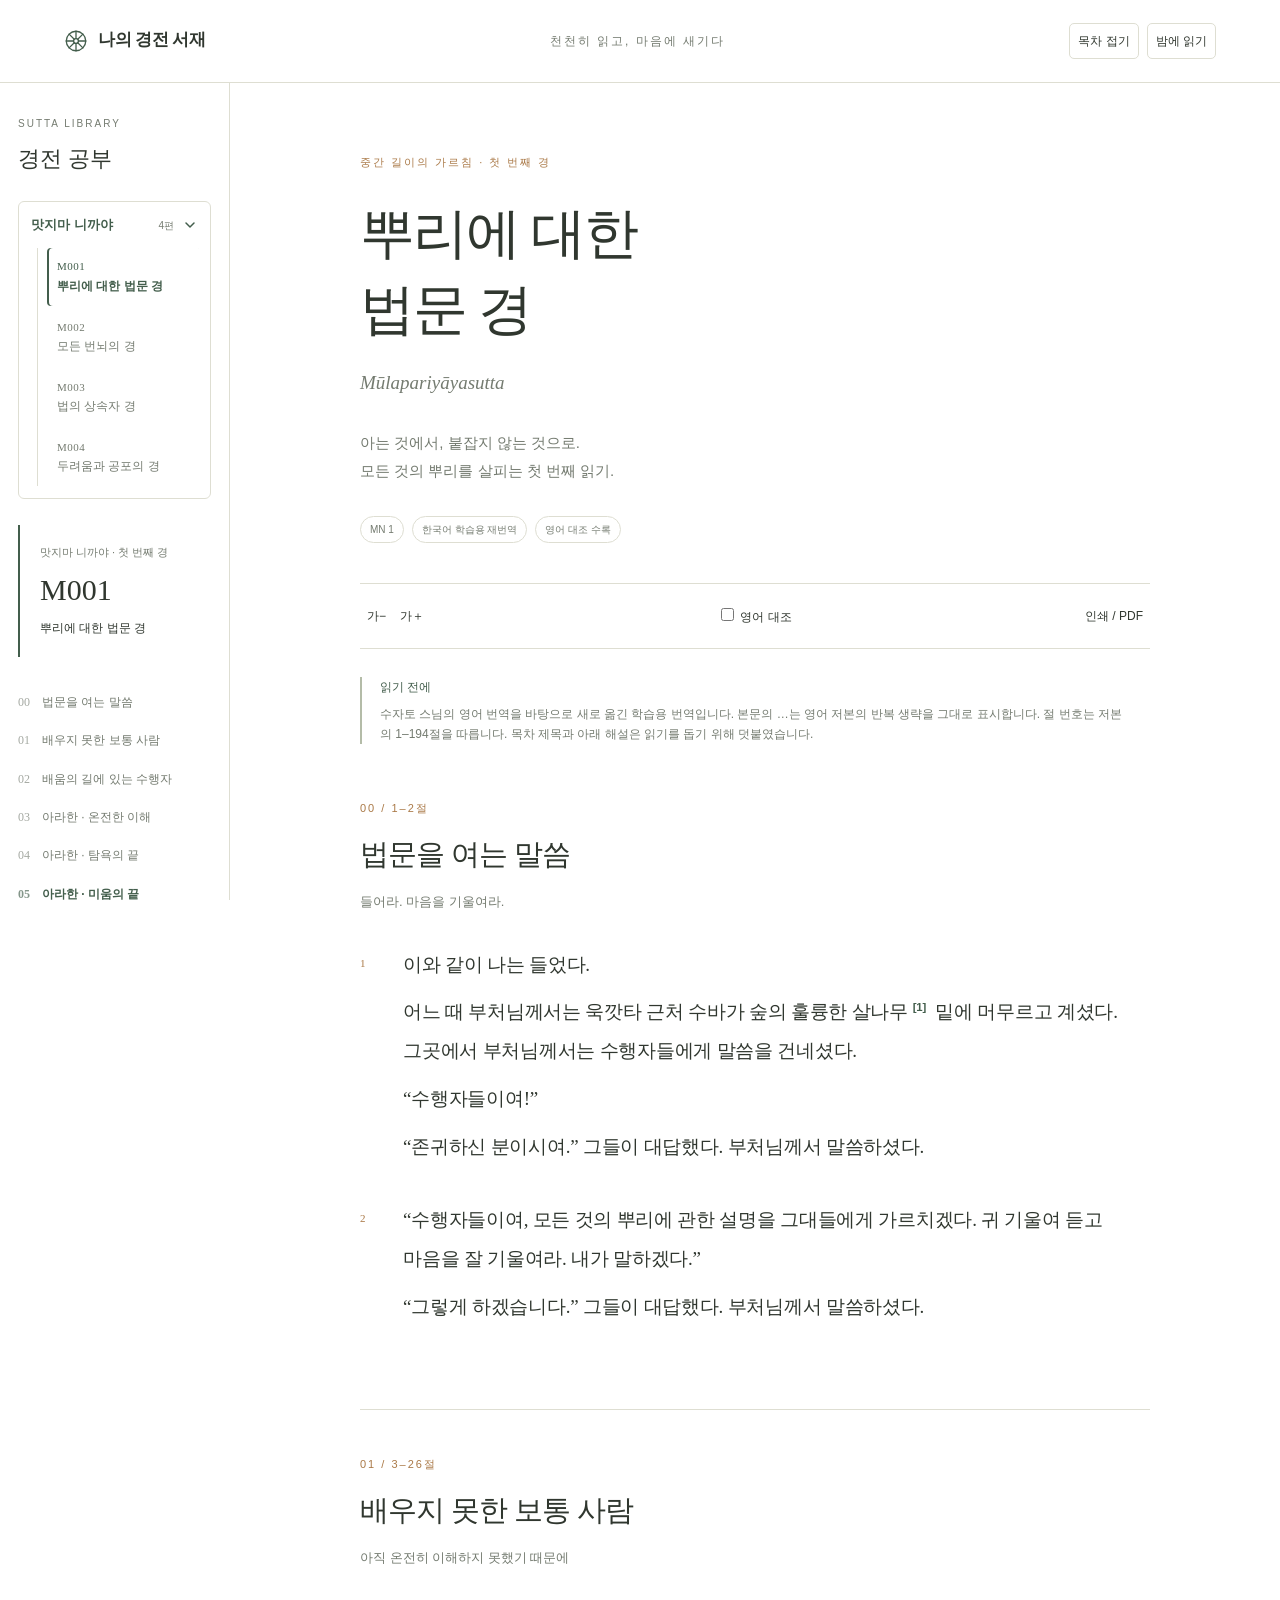
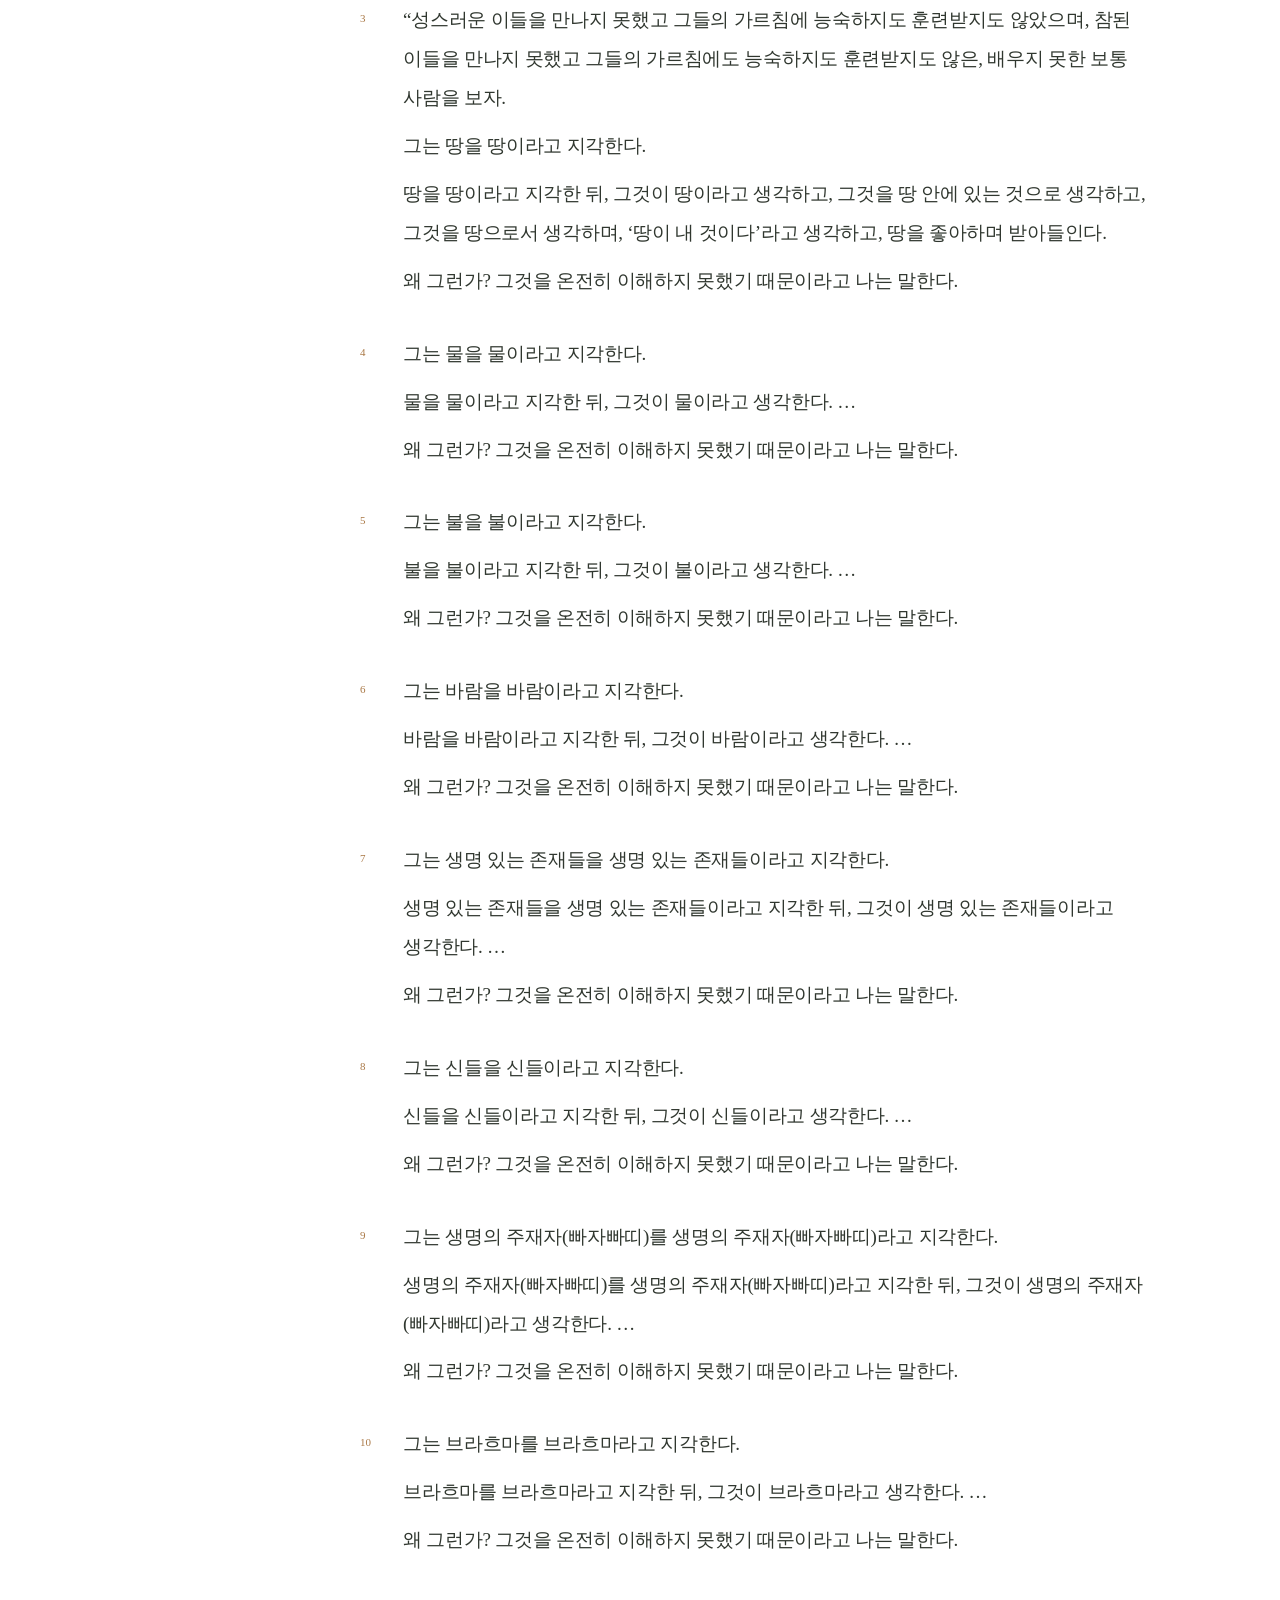
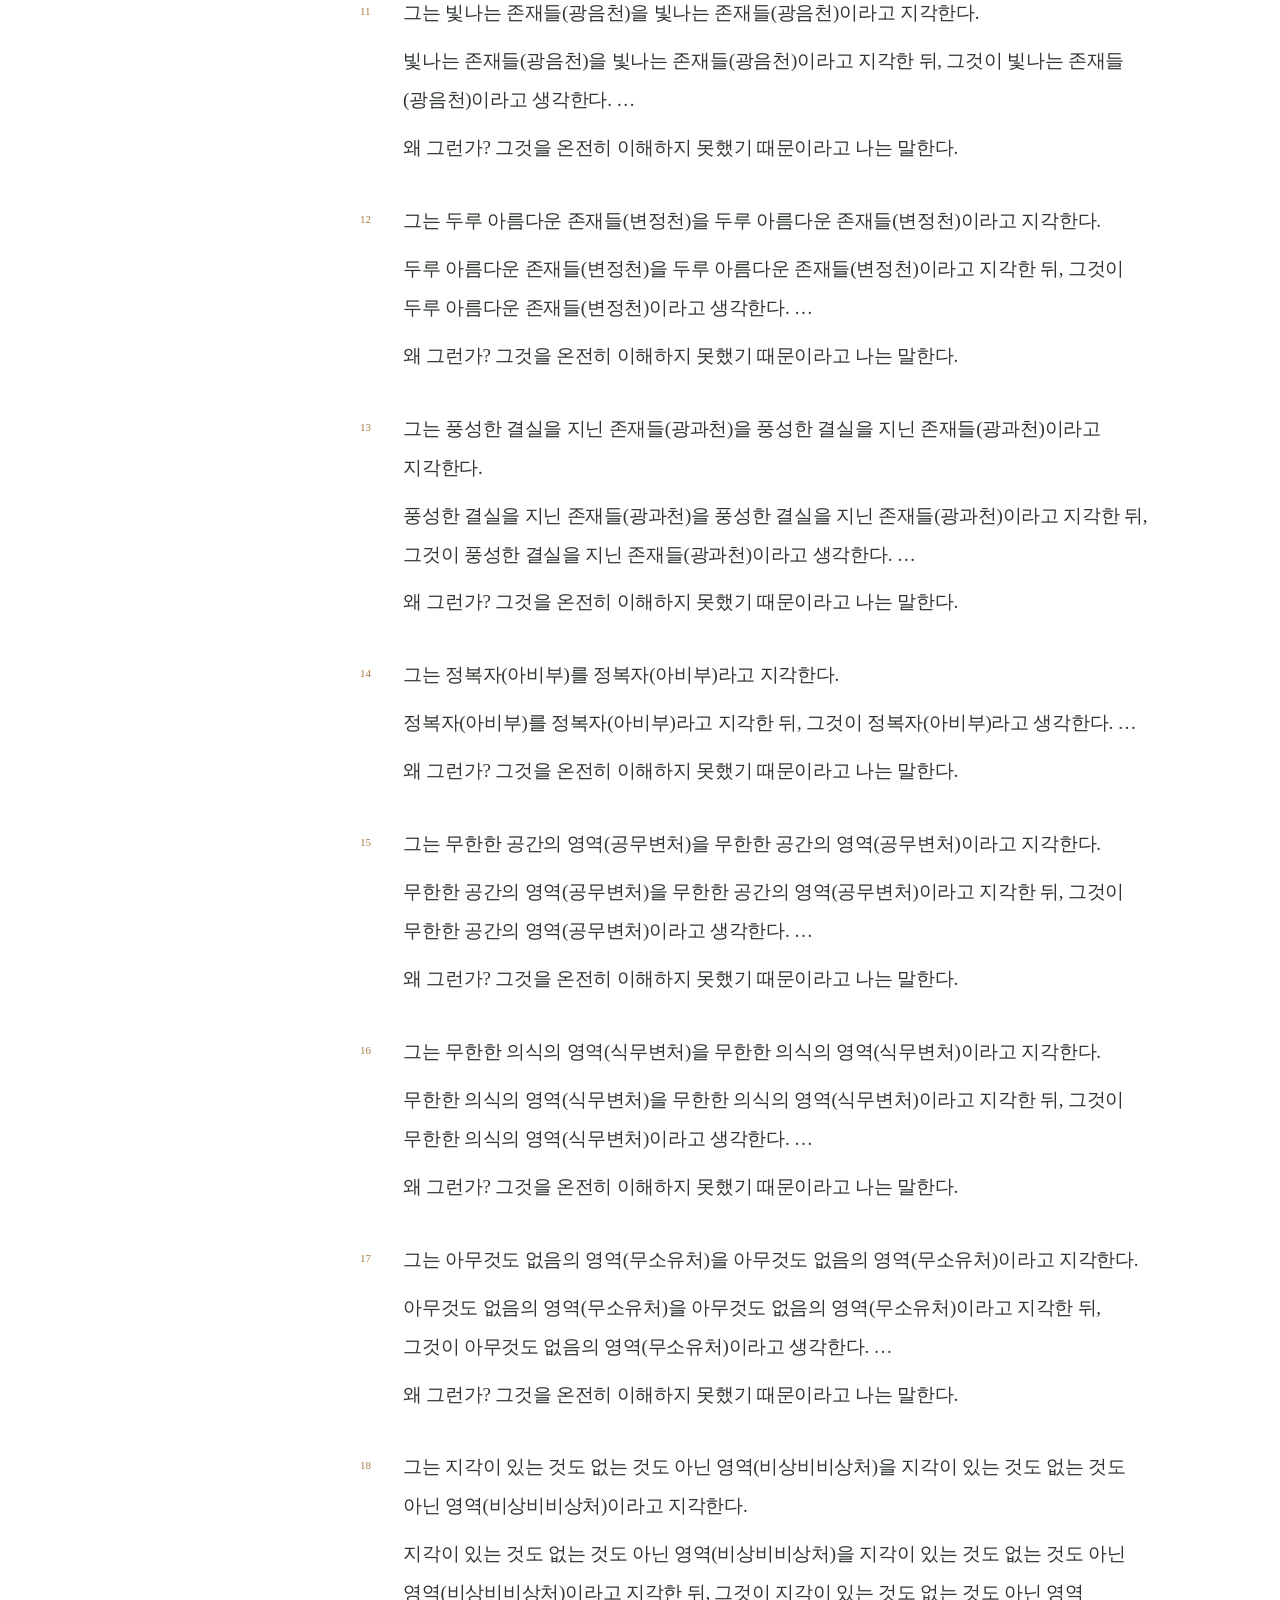
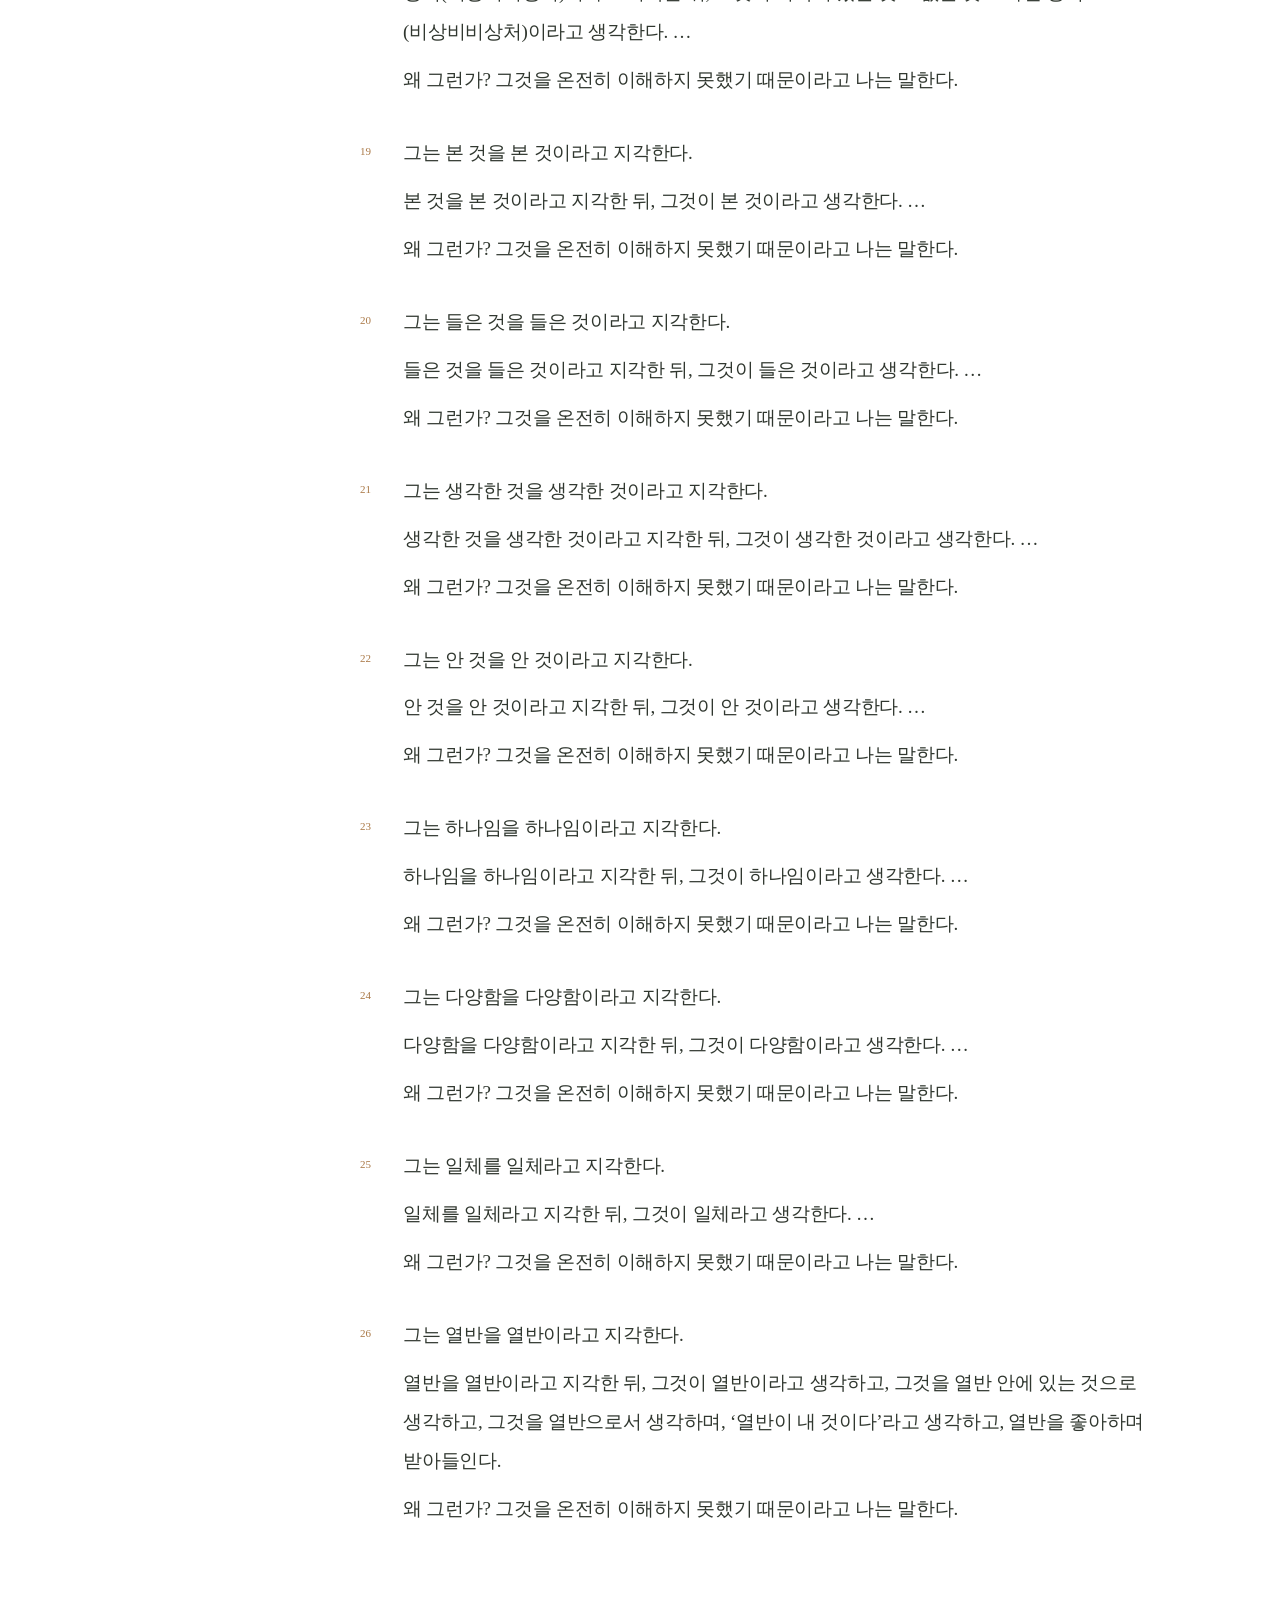
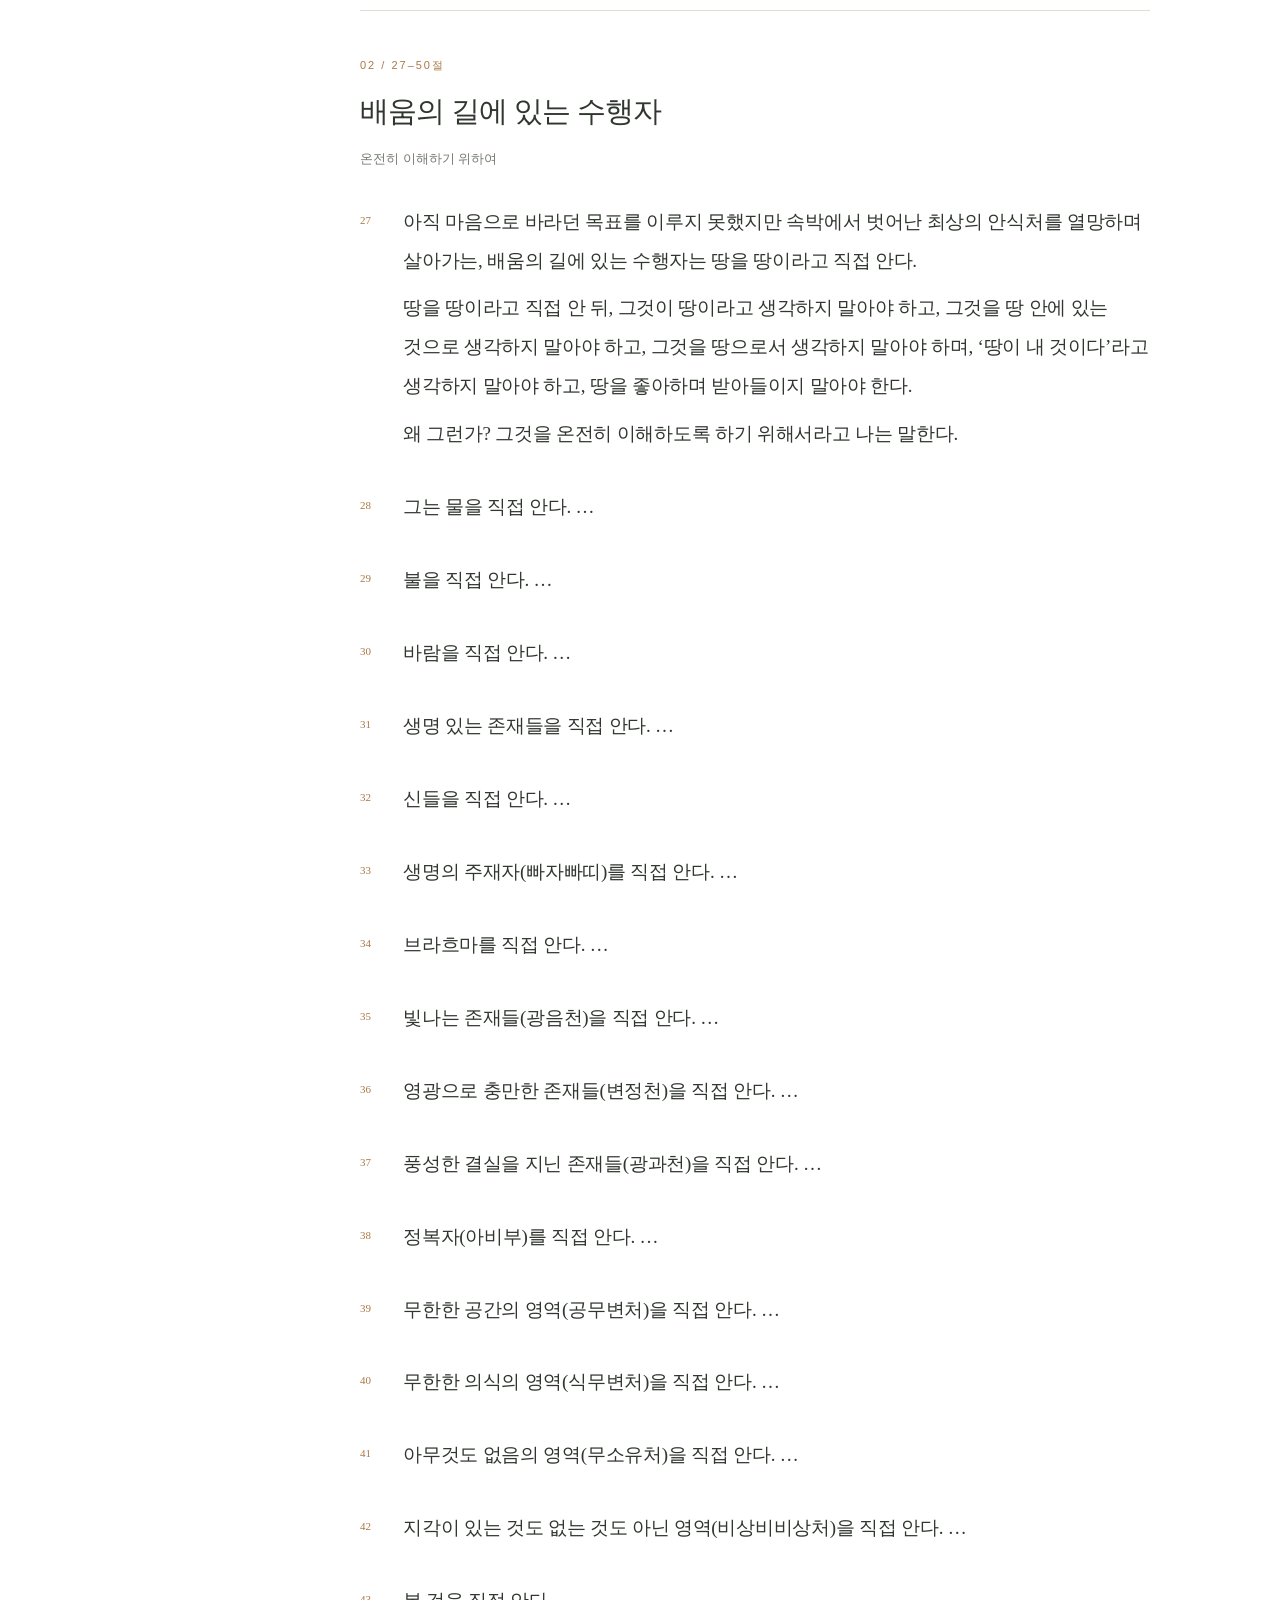
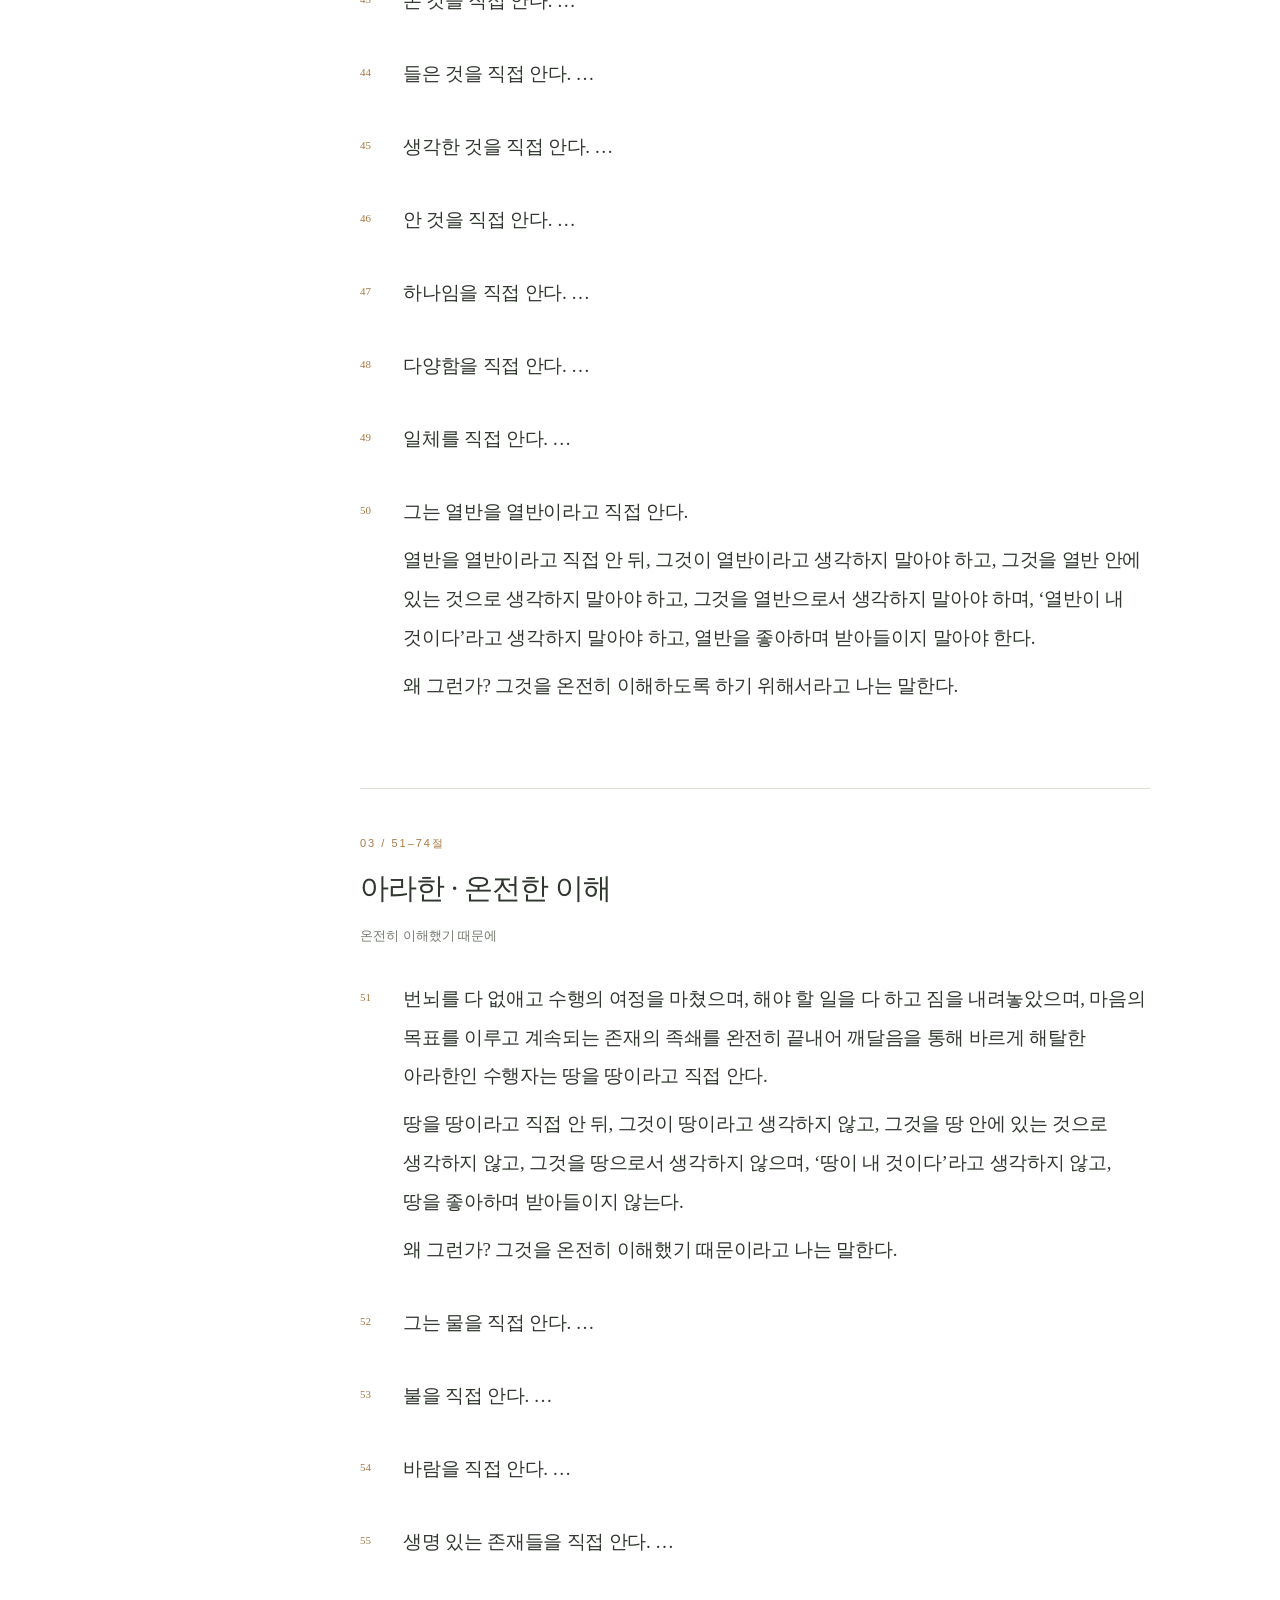
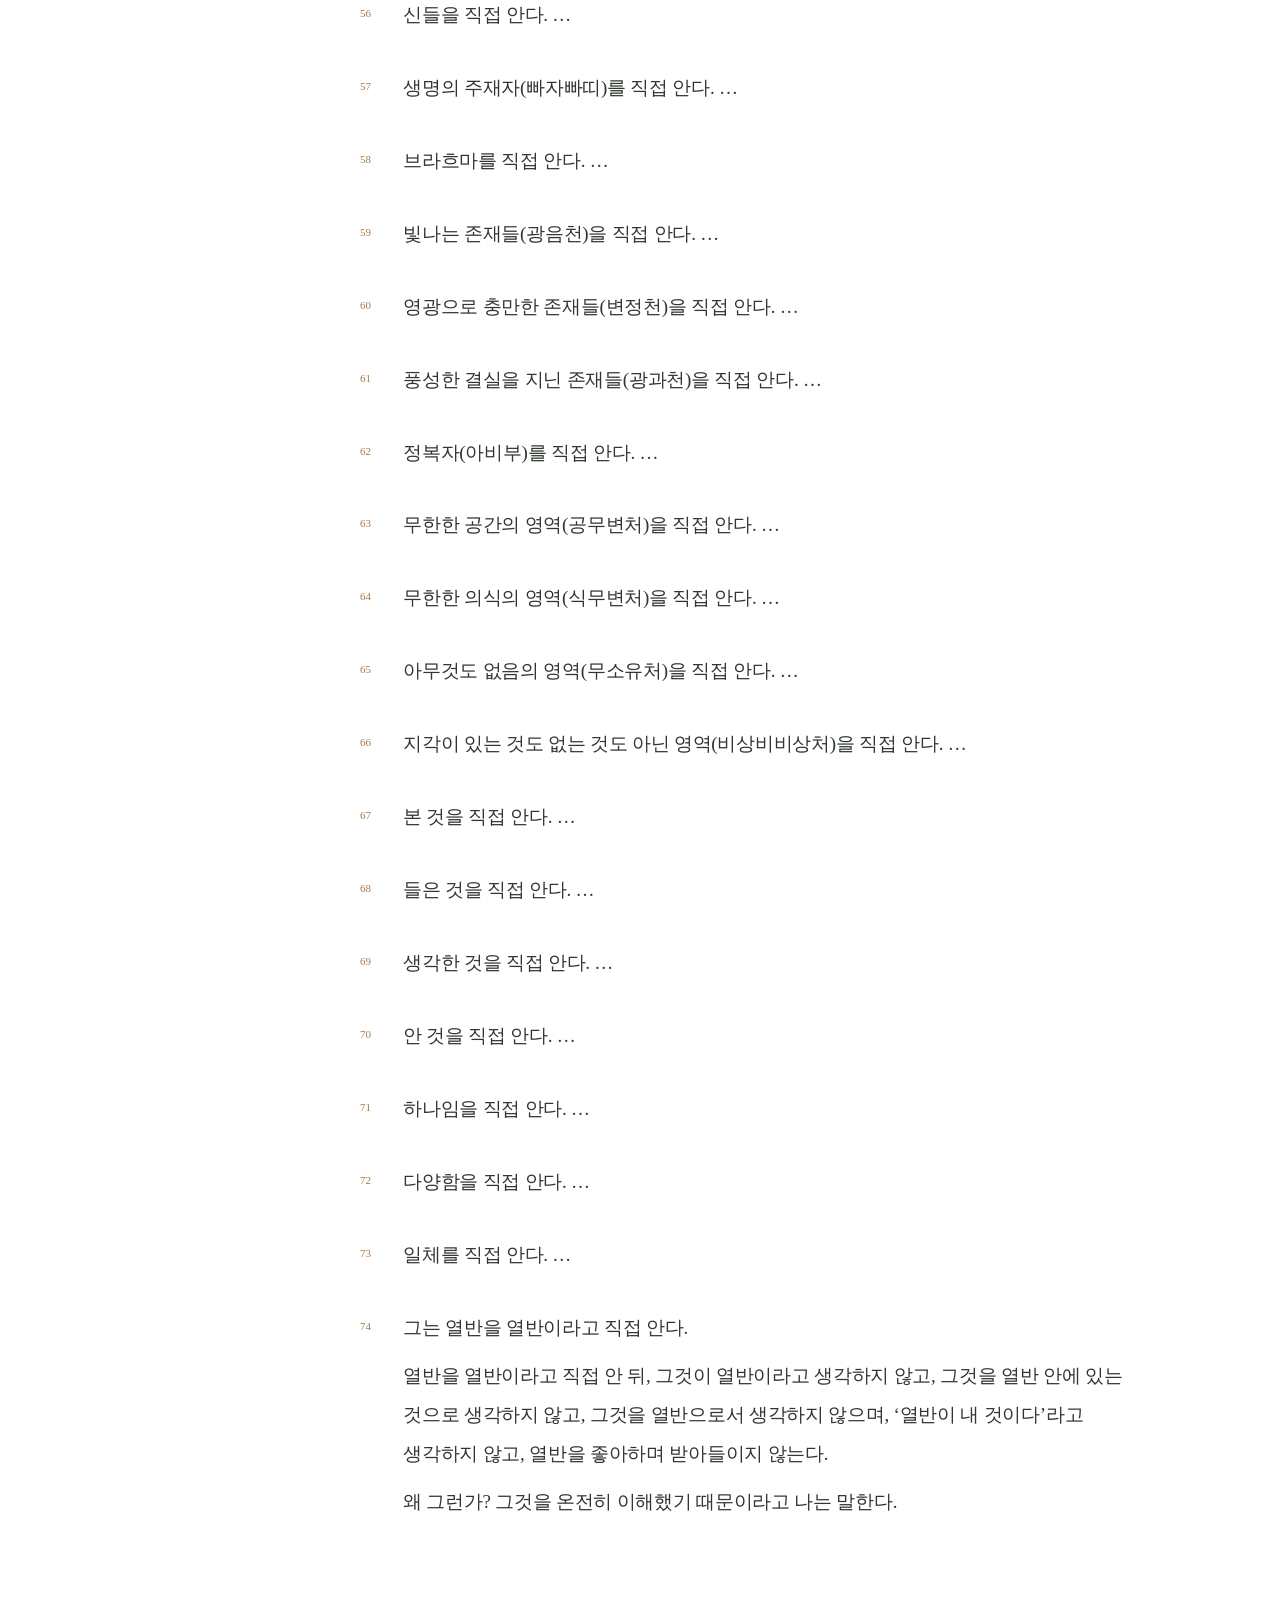
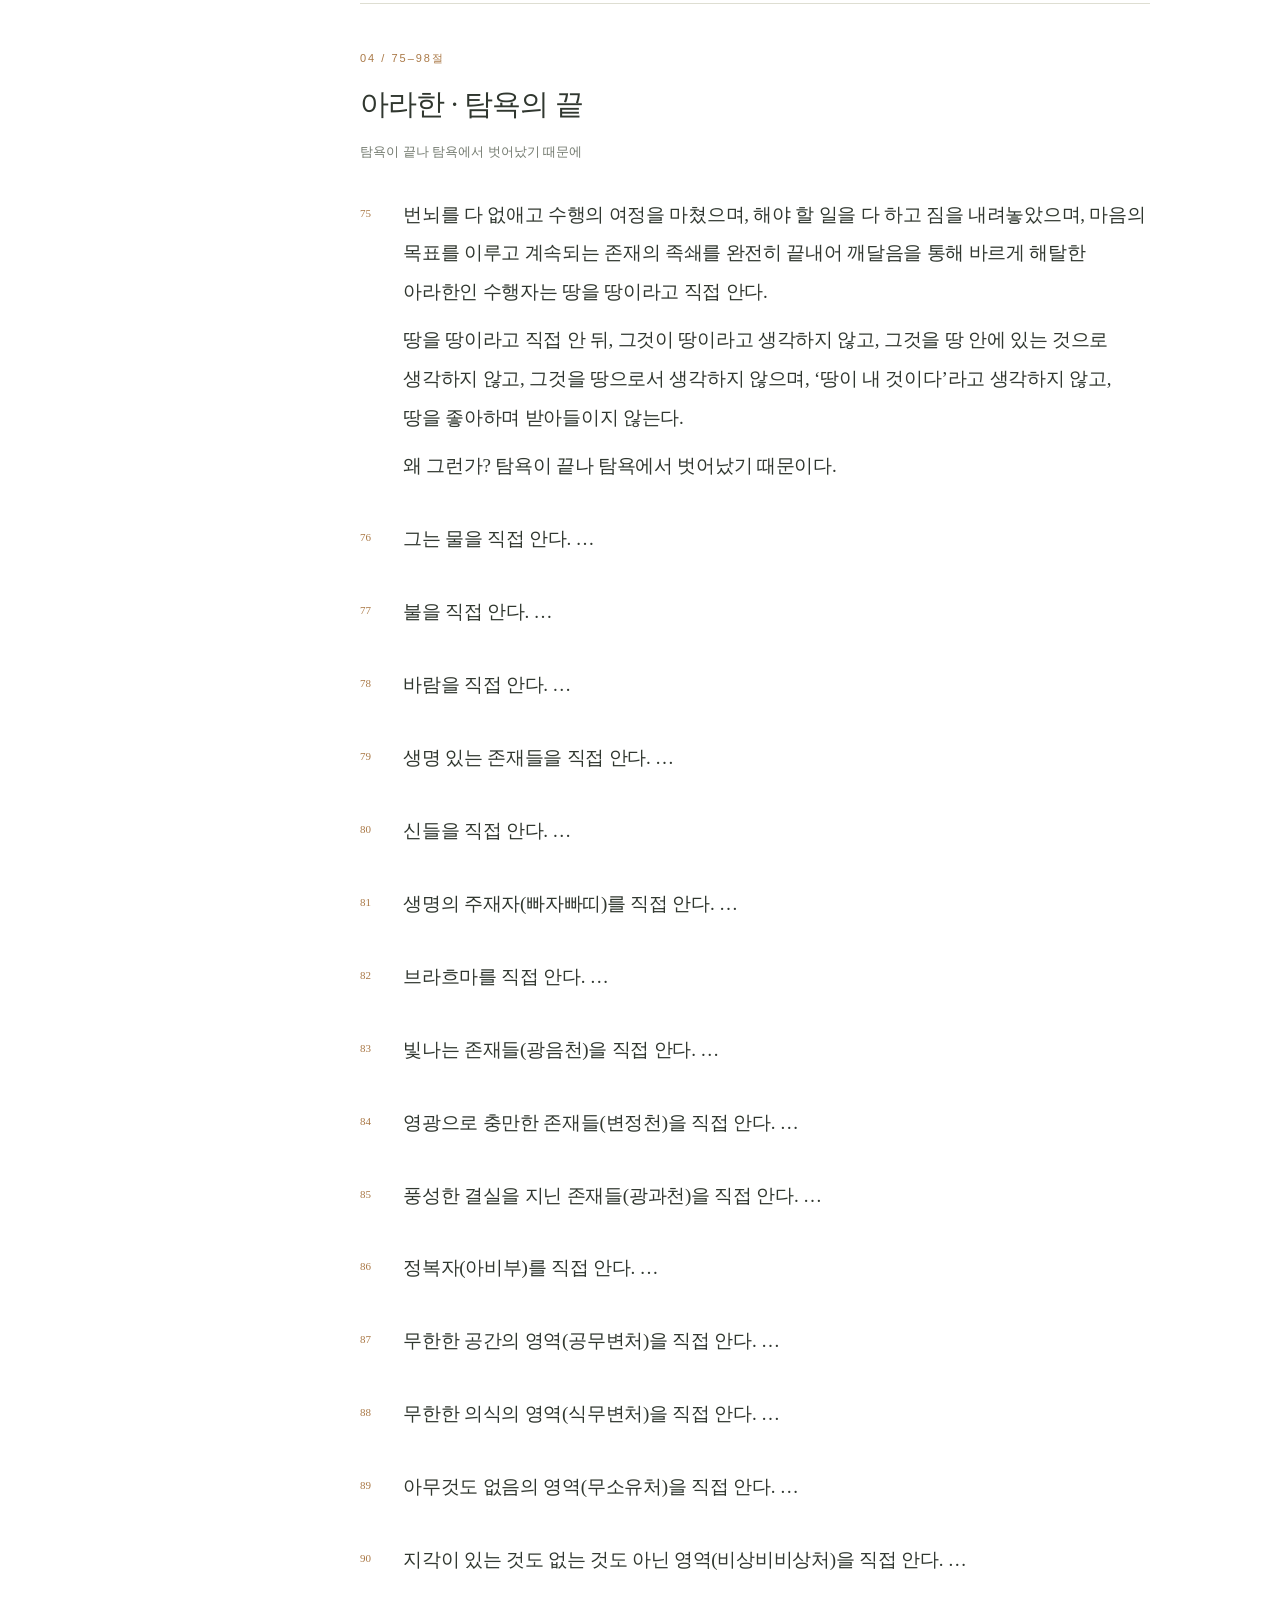
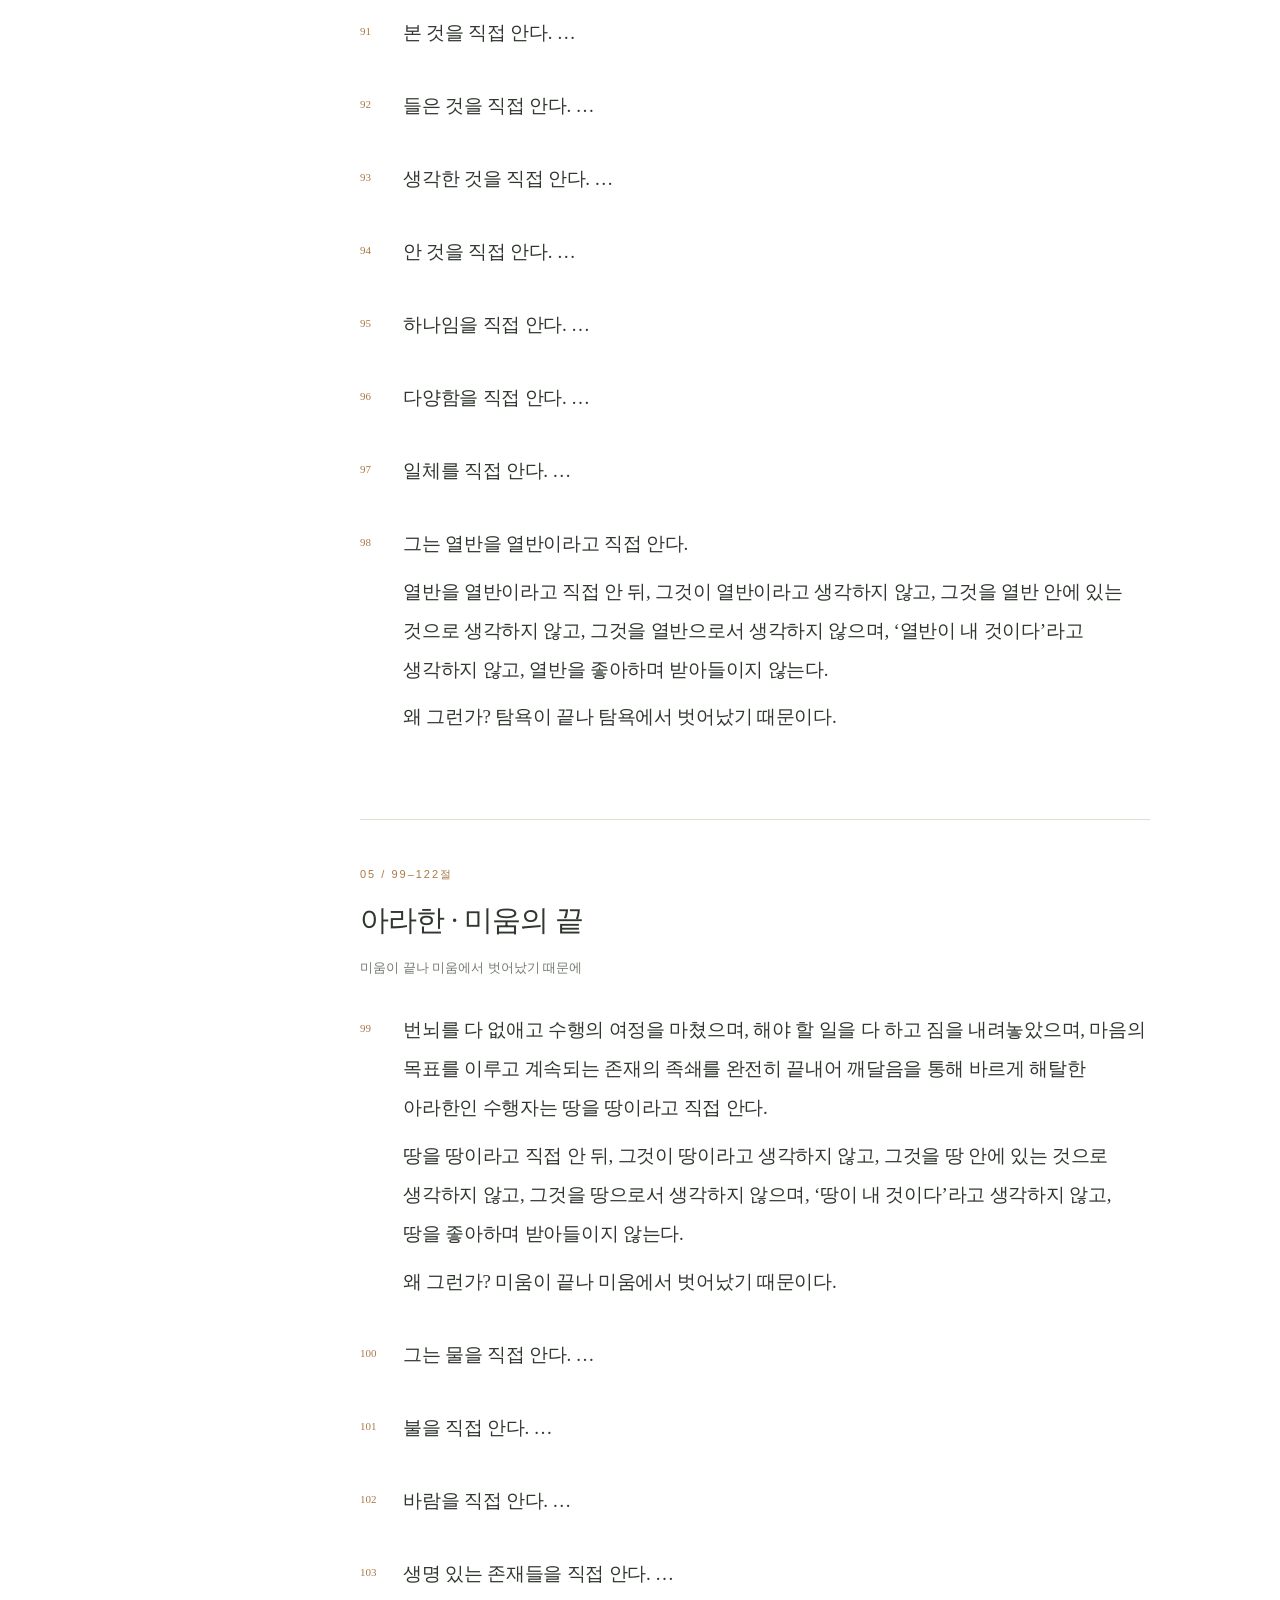
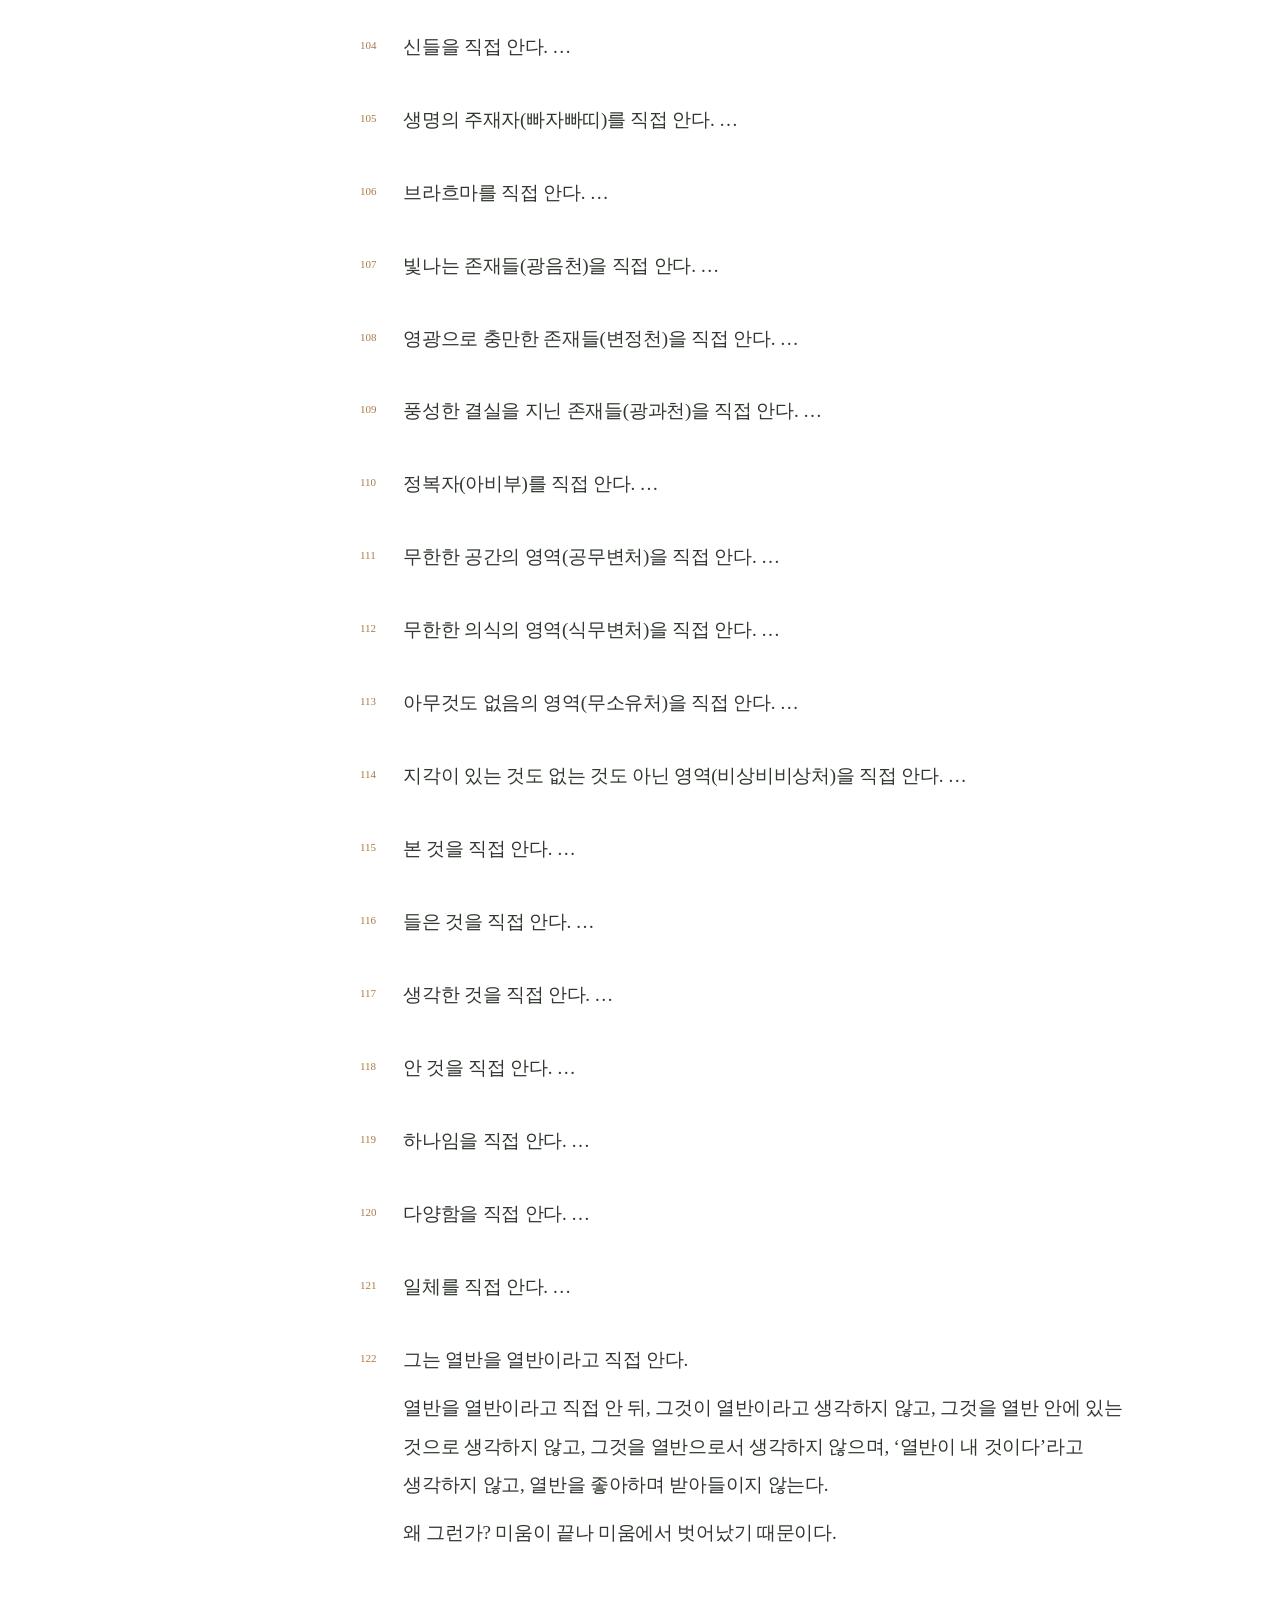
==== index.html @ 56d4792f "Dock sidebar to left edge and preserve collapse state" ====
<!doctype html><html lang="ko"><head><meta charset="utf-8"><meta name="viewport" content="width=device-width,initial-scale=1"><meta name="description" content="맛지마 니까야 MN 1 뿌리에 대한 법문 경. 수자토 스님의 CC0 영어 번역에 기초한 한국어 학습용 재번역과 개인 독서 기록."><title>뿌리에 대한 법문 경 · 나의 경전 서재</title><link rel="stylesheet" href="style.css?v=20261012-white"><link rel="stylesheet" href="footnotes.css"><style>.personal-reflection{margin-top:28px}.personal-reflection .korean p{margin-bottom:1.5em}.reflection-notice{margin:24px 0 32px;padding:16px 18px;background:var(--paper);line-height:1.9}.reflection-nav{display:block;margin-top:12px;font-size:12px;color:var(--green)}@media print{.reflection-notice{display:block!important}.personal-reflection{break-before:page}}@media(max-width:700px){.reflection-nav{margin:12px 0 0;text-align:right;font-size:11px}}</style><link rel="stylesheet" href="library.css?v=20261012-sidebar-edge"></head><body><a class="skip" href="#reading">본문으로 이동</a><div id="progress" aria-hidden="true"></div><header><a class="brand" href="#top"><svg class="brand-mark" xmlns="http://www.w3.org/2000/svg" viewBox="0 0 32 32" width="24" height="24" aria-hidden="true" focusable="false"><g fill="none" stroke="currentColor" stroke-width="1.75" stroke-linecap="round" stroke-linejoin="round"><circle cx="16" cy="16" r="13"/><path d="M16 12.75L16 3"/><path d="M18.298097 13.701903L25.192388 6.807612"/><path d="M19.25 16L29 16"/><path d="M18.298097 18.298097L25.192388 25.192388"/><path d="M16 19.25L16 29"/><path d="M13.701903 18.298097L6.807612 25.192388"/><path d="M12.75 16L3 16"/><path d="M13.701903 13.701903L6.807612 6.807612"/><circle cx="16" cy="16" r="3.25"/></g></svg><span class="brand-name">나의 경전 서재</span></a><span class="header-caption">천천히 읽고, 마음에 새기다</span><div class="header-actions"><button id="sidebar-toggle" aria-expanded="true" aria-controls="reader-sidebar">목차 접기</button><button id="theme" aria-label="어두운 화면으로 전환">밤에 읽기</button></div></header><div class="layout"><aside id="reader-sidebar"><div class="shelf-label">SUTTA LIBRARY</div><div class="shelf-title">경전 공부</div><!-- library:start --><div class="library-tree" role="navigation" aria-label="경전 선택"><details class="library-category" open><summary><span class="library-category-title">맛지마 니까야</span><span class="library-count">4편</span><svg class="library-chevron" viewBox="0 0 16 16" width="16" height="16" aria-hidden="true" focusable="false"><path d="m6 4 4 4-4 4" fill="none" stroke="currentColor" stroke-width="1.5" stroke-linecap="round" stroke-linejoin="round"/></svg></summary><div class="library-books"><a class="library-book" href="index.html" aria-current="page"><span class="library-code">M001</span><span class="library-book-title">뿌리에 대한 법문 경</span></a><a class="library-book" href="mn2.html"><span class="library-code">M002</span><span class="library-book-title">모든 번뇌의 경</span></a><a class="library-book" href="mn3.html"><span class="library-code">M003</span><span class="library-book-title">법의 상속자 경</span></a><a class="library-book" href="mn4.html"><span class="library-code">M004</span><span class="library-book-title">두려움과 공포의 경</span></a></div></details></div><!-- library:end --><div class="book-card"><span>맛지마 니까야 · 첫 번째 경</span><strong>M001</strong><p>뿌리에 대한 법문 경</p></div><nav aria-label="본문 목차"><a href="#opening"><span>00</span>법문을 여는 말씀</a><a href="#ordinary"><span>01</span>배우지 못한 보통 사람</a><a href="#trainee"><span>02</span>배움의 길에 있는 수행자</a><a href="#arahant1"><span>03</span>아라한 · 온전한 이해</a><a href="#arahant2"><span>04</span>아라한 · 탐욕의 끝</a><a href="#arahant3"><span>05</span>아라한 · 미움의 끝</a><a href="#arahant4"><span>06</span>아라한 · 어리석음의 끝</a><a href="#tathagata1"><span>07</span>여래 · 끝까지 꿰뚫은 이해</a><a href="#tathagata2"><span>08</span>여래 · 괴로움의 뿌리</a></nav><a class="source-nav" href="#translation">번역과 출처 ↗</a><a class="reflection-nav" href="#my-understanding">공부 후 나의 이해 ↓</a></aside><main id="top"><div class="hero"><div class="eyebrow">중간 길이의 가르침 · 첫 번째 경</div><h1>뿌리에 대한<br>법문 경</h1><p class="pali" lang="pi">Mūlapariyāyasutta</p><p class="intro">아는 것에서, 붙잡지 않는 것으로.<br>모든 것의 뿌리를 살피는 첫 번째 읽기.</p><div class="hero-meta"><span>MN 1</span><span>한국어 학습용 재번역</span><span>영어 대조 수록</span></div></div><div class="toolbar" aria-label="읽기 설정"><div><button id="smaller" aria-label="글자 작게">가−</button><button id="larger" aria-label="글자 크게">가＋</button></div><label><input id="english-toggle" type="checkbox"> 영어 대조</label><button id="print">인쇄 / PDF</button></div><div class="reading-note"><strong>읽기 전에</strong><p>수자토 스님의 영어 번역을 바탕으로 새로 옮긴 학습용 번역입니다. 본문의 …는 영어 저본의 반복 생략을 그대로 표시합니다. 절 번호는 저본의 1–194절을 따릅니다. 목차 제목과 아래 해설은 읽기를 돕기 위해 덧붙였습니다.</p></div><div id="reading"><section id="opening" class="chapter"><div class="chapter-label">00 / 1–2절</div><h2>법문을 여는 말씀</h2><p class="chapter-sub">들어라. 마음을 기울여라.</p><article id="p1" class="verse"><a class="number" href="#p1" aria-label="1절 링크">1</a><div><div class="korean"><p>이와 같이 나는 들었다.</p><p>어느 때 부처님께서는 욱깟타 근처 수바가 숲의 훌륭한 살나무<sup><a class="footnote-ref" id="fnref-1" href="#fn-1" data-footnote="fn-1" aria-label="주석 1: 살나무 설명 보기">[1]</a></sup> 밑에 머무르고 계셨다. 그곳에서 부처님께서는 수행자들에게 말씀을 건네셨다.</p><p>“수행자들이여!”</p><p>“존귀하신 분이시여.” 그들이 대답했다. 부처님께서 말씀하셨다.</p></div><p class="english" lang="en">So I have heard. At one time the Buddha was staying near Ukkaṭṭhā in the Subhaga Forest at the root of a magnificent sal tree. There the Buddha addressed the mendicants, “Mendicants!” “Venerable sir,” they replied. The Buddha said this:</p></div></article><article id="p2" class="verse"><a class="number" href="#p2" aria-label="2절 링크">2</a><div><div class="korean"><p>“수행자들이여, 모든 것의 뿌리에 관한 설명을 그대들에게 가르치겠다. 귀 기울여 듣고 마음을 잘 기울여라. 내가 말하겠다.”</p><p>“그렇게 하겠습니다.” 그들이 대답했다. 부처님께서 말씀하셨다.</p></div><p class="english" lang="en">“Mendicants, I will teach you the explanation of the root of all things. Listen and apply your minds well, I will speak.” “Yes, sir,” they replied. The Buddha said this:</p></div></article></section><section id="ordinary" class="chapter"><div class="chapter-label">01 / 3–26절</div><h2>배우지 못한 보통 사람</h2><p class="chapter-sub">아직 온전히 이해하지 못했기 때문에</p><article id="p3" class="verse"><a class="number" href="#p3" aria-label="3절 링크">3</a><div><div class="korean"><p>“성스러운 이들을 만나지 못했고 그들의 가르침에 능숙하지도 훈련받지도 않았으며, 참된 이들을 만나지 못했고 그들의 가르침에도 능숙하지도 훈련받지도 않은, 배우지 못한 보통 사람을 보자.</p><p>그는 땅을 땅이라고 지각한다.</p><p>땅을 땅이라고 지각한 뒤, 그것이 땅이라고 생각하고, 그것을 땅 안에 있는 것으로 생각하고, 그것을 땅으로서 생각하며, ‘땅이 내 것이다’라고 생각하고, 땅을 좋아하며 받아들인다.</p><p>왜 그런가? 그것을 온전히 이해하지 못했기 때문이라고 나는 말한다.</p></div><p class="english" lang="en">“Take an unlearned ordinary person who has not seen the noble ones, and is neither skilled nor trained in the teaching of the noble ones. They’ve not seen true persons, and are neither skilled nor trained in the teaching of the true persons. They perceive earth as earth. Having perceived earth as earth, they conceive it to be earth, they conceive it in earth, they conceive it as earth, they conceive that ‘earth is mine’, they approve earth. Why is that? Because they haven’t completely understood it, I say.</p></div></article><article id="p4" class="verse"><a class="number" href="#p4" aria-label="4절 링크">4</a><div><div class="korean"><p>그는 물을 물이라고 지각한다.</p><p>물을 물이라고 지각한 뒤, 그것이 물이라고 생각한다. …</p><p>왜 그런가? 그것을 온전히 이해하지 못했기 때문이라고 나는 말한다.</p></div><p class="english" lang="en">They perceive water as water. Having perceived water as water, they conceive it to be water … Why is that? Because they haven’t completely understood it, I say.</p></div></article><article id="p5" class="verse"><a class="number" href="#p5" aria-label="5절 링크">5</a><div><div class="korean"><p>그는 불을 불이라고 지각한다.</p><p>불을 불이라고 지각한 뒤, 그것이 불이라고 생각한다. …</p><p>왜 그런가? 그것을 온전히 이해하지 못했기 때문이라고 나는 말한다.</p></div><p class="english" lang="en">They perceive fire as fire. Having perceived fire as fire, they conceive it to be fire … Why is that? Because they haven’t completely understood it, I say.</p></div></article><article id="p6" class="verse"><a class="number" href="#p6" aria-label="6절 링크">6</a><div><div class="korean"><p>그는 바람을 바람이라고 지각한다.</p><p>바람을 바람이라고 지각한 뒤, 그것이 바람이라고 생각한다. …</p><p>왜 그런가? 그것을 온전히 이해하지 못했기 때문이라고 나는 말한다.</p></div><p class="english" lang="en">They perceive air as air. Having perceived air as air, they conceive it to be air … Why is that? Because they haven’t completely understood it, I say.</p></div></article><article id="p7" class="verse"><a class="number" href="#p7" aria-label="7절 링크">7</a><div><div class="korean"><p>그는 생명 있는 존재들을 생명 있는 존재들이라고 지각한다.</p><p>생명 있는 존재들을 생명 있는 존재들이라고 지각한 뒤, 그것이 생명 있는 존재들이라고 생각한다. …</p><p>왜 그런가? 그것을 온전히 이해하지 못했기 때문이라고 나는 말한다.</p></div><p class="english" lang="en">They perceive creatures as creatures. Having perceived creatures as creatures, they conceive them to be creatures … Why is that? Because they haven’t completely understood it, I say.</p></div></article><article id="p8" class="verse"><a class="number" href="#p8" aria-label="8절 링크">8</a><div><div class="korean"><p>그는 신들을 신들이라고 지각한다.</p><p>신들을 신들이라고 지각한 뒤, 그것이 신들이라고 생각한다. …</p><p>왜 그런가? 그것을 온전히 이해하지 못했기 때문이라고 나는 말한다.</p></div><p class="english" lang="en">They perceive gods as gods. Having perceived gods as gods, they conceive them to be gods … Why is that? Because they haven’t completely understood it, I say.</p></div></article><article id="p9" class="verse"><a class="number" href="#p9" aria-label="9절 링크">9</a><div><div class="korean"><p>그는 생명의 주재자(빠자빠띠)를 생명의 주재자(빠자빠띠)라고 지각한다.</p><p>생명의 주재자(빠자빠띠)를 생명의 주재자(빠자빠띠)라고 지각한 뒤, 그것이 생명의 주재자(빠자빠띠)라고 생각한다. …</p><p>왜 그런가? 그것을 온전히 이해하지 못했기 때문이라고 나는 말한다.</p></div><p class="english" lang="en">They perceive the Progenitor as the Progenitor. Having perceived the Progenitor as the Progenitor, they conceive him to be the Progenitor … Why is that? Because they haven’t completely understood it, I say.</p></div></article><article id="p10" class="verse"><a class="number" href="#p10" aria-label="10절 링크">10</a><div><div class="korean"><p>그는 브라흐마를 브라흐마라고 지각한다.</p><p>브라흐마를 브라흐마라고 지각한 뒤, 그것이 브라흐마라고 생각한다. …</p><p>왜 그런가? 그것을 온전히 이해하지 못했기 때문이라고 나는 말한다.</p></div><p class="english" lang="en">They perceive the Divinity as the Divinity. Having perceived the Divinity as the Divinity, they conceive him to be the Divinity … Why is that? Because they haven’t completely understood it, I say.</p></div></article><article id="p11" class="verse"><a class="number" href="#p11" aria-label="11절 링크">11</a><div><div class="korean"><p>그는 빛나는 존재들(광음천)을 빛나는 존재들(광음천)이라고 지각한다.</p><p>빛나는 존재들(광음천)을 빛나는 존재들(광음천)이라고 지각한 뒤, 그것이 빛나는 존재들(광음천)이라고 생각한다. …</p><p>왜 그런가? 그것을 온전히 이해하지 못했기 때문이라고 나는 말한다.</p></div><p class="english" lang="en">They perceive those of sublime luminosity as those of sublime luminosity. Having perceived those of sublime luminosity as those of sublime luminosity, they conceive them to be those of sublime luminosity … Why is that? Because they haven’t completely understood it, I say.</p></div></article><article id="p12" class="verse"><a class="number" href="#p12" aria-label="12절 링크">12</a><div><div class="korean"><p>그는 두루 아름다운 존재들(변정천)을 두루 아름다운 존재들(변정천)이라고 지각한다.</p><p>두루 아름다운 존재들(변정천)을 두루 아름다운 존재들(변정천)이라고 지각한 뒤, 그것이 두루 아름다운 존재들(변정천)이라고 생각한다. …</p><p>왜 그런가? 그것을 온전히 이해하지 못했기 때문이라고 나는 말한다.</p></div><p class="english" lang="en">They perceive those of universal beauty as those of universal beauty. But then they conceive them to be those of universal beauty … Why is that? Because they haven’t completely understood it, I say.</p></div></article><article id="p13" class="verse"><a class="number" href="#p13" aria-label="13절 링크">13</a><div><div class="korean"><p>그는 풍성한 결실을 지닌 존재들(광과천)을 풍성한 결실을 지닌 존재들(광과천)이라고 지각한다.</p><p>풍성한 결실을 지닌 존재들(광과천)을 풍성한 결실을 지닌 존재들(광과천)이라고 지각한 뒤, 그것이 풍성한 결실을 지닌 존재들(광과천)이라고 생각한다. …</p><p>왜 그런가? 그것을 온전히 이해하지 못했기 때문이라고 나는 말한다.</p></div><p class="english" lang="en">They perceive those of abundant fruit as those of abundant fruit. Having perceived those of abundant fruit as those of abundant fruit, they conceive them to be those of abundant fruit … Why is that? Because they haven’t completely understood it, I say.</p></div></article><article id="p14" class="verse"><a class="number" href="#p14" aria-label="14절 링크">14</a><div><div class="korean"><p>그는 정복자(아비부)를 정복자(아비부)라고 지각한다.</p><p>정복자(아비부)를 정복자(아비부)라고 지각한 뒤, 그것이 정복자(아비부)라고 생각한다. …</p><p>왜 그런가? 그것을 온전히 이해하지 못했기 때문이라고 나는 말한다.</p></div><p class="english" lang="en">They perceive the Vanquisher as the Vanquisher. Having perceived the Vanquisher as the Vanquisher, they conceive him to be the Vanquisher … Why is that? Because they haven’t completely understood it, I say.</p></div></article><article id="p15" class="verse"><a class="number" href="#p15" aria-label="15절 링크">15</a><div><div class="korean"><p>그는 무한한 공간의 영역(공무변처)을 무한한 공간의 영역(공무변처)이라고 지각한다.</p><p>무한한 공간의 영역(공무변처)을 무한한 공간의 영역(공무변처)이라고 지각한 뒤, 그것이 무한한 공간의 영역(공무변처)이라고 생각한다. …</p><p>왜 그런가? 그것을 온전히 이해하지 못했기 때문이라고 나는 말한다.</p></div><p class="english" lang="en">They perceive the dimension of infinite space as the dimension of infinite space. Having perceived the dimension of infinite space as the dimension of infinite space, they conceive it to be the dimension of infinite space … Why is that? Because they haven’t completely understood it, I say.</p></div></article><article id="p16" class="verse"><a class="number" href="#p16" aria-label="16절 링크">16</a><div><div class="korean"><p>그는 무한한 의식의 영역(식무변처)을 무한한 의식의 영역(식무변처)이라고 지각한다.</p><p>무한한 의식의 영역(식무변처)을 무한한 의식의 영역(식무변처)이라고 지각한 뒤, 그것이 무한한 의식의 영역(식무변처)이라고 생각한다. …</p><p>왜 그런가? 그것을 온전히 이해하지 못했기 때문이라고 나는 말한다.</p></div><p class="english" lang="en">They perceive the dimension of infinite consciousness as the dimension of infinite consciousness. Having perceived the dimension of infinite consciousness as the dimension of infinite consciousness, they conceive it to be the dimension of infinite consciousness … Why is that? Because they haven’t completely understood it, I say.</p></div></article><article id="p17" class="verse"><a class="number" href="#p17" aria-label="17절 링크">17</a><div><div class="korean"><p>그는 아무것도 없음의 영역(무소유처)을 아무것도 없음의 영역(무소유처)이라고 지각한다.</p><p>아무것도 없음의 영역(무소유처)을 아무것도 없음의 영역(무소유처)이라고 지각한 뒤, 그것이 아무것도 없음의 영역(무소유처)이라고 생각한다. …</p><p>왜 그런가? 그것을 온전히 이해하지 못했기 때문이라고 나는 말한다.</p></div><p class="english" lang="en">They perceive the dimension of nothingness as the dimension of nothingness. Having perceived the dimension of nothingness as the dimension of nothingness, they conceive it to be the dimension of nothingness … Why is that? Because they haven’t completely understood it, I say.</p></div></article><article id="p18" class="verse"><a class="number" href="#p18" aria-label="18절 링크">18</a><div><div class="korean"><p>그는 지각이 있는 것도 없는 것도 아닌 영역(비상비비상처)을 지각이 있는 것도 없는 것도 아닌 영역(비상비비상처)이라고 지각한다.</p><p>지각이 있는 것도 없는 것도 아닌 영역(비상비비상처)을 지각이 있는 것도 없는 것도 아닌 영역(비상비비상처)이라고 지각한 뒤, 그것이 지각이 있는 것도 없는 것도 아닌 영역(비상비비상처)이라고 생각한다. …</p><p>왜 그런가? 그것을 온전히 이해하지 못했기 때문이라고 나는 말한다.</p></div><p class="english" lang="en">They perceive the dimension of neither perception nor non-perception as the dimension of neither perception nor non-perception. Having perceived the dimension of neither perception nor non-perception as the dimension of neither perception nor non-perception, they conceive it to be the dimension of neither perception nor non-perception … Why is that? Because they haven’t completely understood it, I say.</p></div></article><article id="p19" class="verse"><a class="number" href="#p19" aria-label="19절 링크">19</a><div><div class="korean"><p>그는 본 것을 본 것이라고 지각한다.</p><p>본 것을 본 것이라고 지각한 뒤, 그것이 본 것이라고 생각한다. …</p><p>왜 그런가? 그것을 온전히 이해하지 못했기 때문이라고 나는 말한다.</p></div><p class="english" lang="en">They perceive the seen as the seen. Having perceived the seen as the seen, they conceive it to be the seen … Why is that? Because they haven’t completely understood it, I say.</p></div></article><article id="p20" class="verse"><a class="number" href="#p20" aria-label="20절 링크">20</a><div><div class="korean"><p>그는 들은 것을 들은 것이라고 지각한다.</p><p>들은 것을 들은 것이라고 지각한 뒤, 그것이 들은 것이라고 생각한다. …</p><p>왜 그런가? 그것을 온전히 이해하지 못했기 때문이라고 나는 말한다.</p></div><p class="english" lang="en">They perceive the heard as the heard. Having perceived the heard as the heard, they conceive it to be the heard … Why is that? Because they haven’t completely understood it, I say.</p></div></article><article id="p21" class="verse"><a class="number" href="#p21" aria-label="21절 링크">21</a><div><div class="korean"><p>그는 생각한 것을 생각한 것이라고 지각한다.</p><p>생각한 것을 생각한 것이라고 지각한 뒤, 그것이 생각한 것이라고 생각한다. …</p><p>왜 그런가? 그것을 온전히 이해하지 못했기 때문이라고 나는 말한다.</p></div><p class="english" lang="en">They perceive the thought as the thought. Having perceived the thought as the thought, they conceive it to be the thought … Why is that? Because they haven’t completely understood it, I say.</p></div></article><article id="p22" class="verse"><a class="number" href="#p22" aria-label="22절 링크">22</a><div><div class="korean"><p>그는 안 것을 안 것이라고 지각한다.</p><p>안 것을 안 것이라고 지각한 뒤, 그것이 안 것이라고 생각한다. …</p><p>왜 그런가? 그것을 온전히 이해하지 못했기 때문이라고 나는 말한다.</p></div><p class="english" lang="en">They perceive the known as the known. Having perceived the known as the known, they conceive it to be the known … Why is that? Because they haven’t completely understood it, I say.</p></div></article><article id="p23" class="verse"><a class="number" href="#p23" aria-label="23절 링크">23</a><div><div class="korean"><p>그는 하나임을 하나임이라고 지각한다.</p><p>하나임을 하나임이라고 지각한 뒤, 그것이 하나임이라고 생각한다. …</p><p>왜 그런가? 그것을 온전히 이해하지 못했기 때문이라고 나는 말한다.</p></div><p class="english" lang="en">They perceive oneness as oneness. Having perceived oneness as oneness, they conceive it to be oneness … Why is that? Because they haven’t completely understood it, I say.</p></div></article><article id="p24" class="verse"><a class="number" href="#p24" aria-label="24절 링크">24</a><div><div class="korean"><p>그는 다양함을 다양함이라고 지각한다.</p><p>다양함을 다양함이라고 지각한 뒤, 그것이 다양함이라고 생각한다. …</p><p>왜 그런가? 그것을 온전히 이해하지 못했기 때문이라고 나는 말한다.</p></div><p class="english" lang="en">They perceive diversity as diversity. Having perceived diversity as diversity, they conceive it to be diversity … Why is that? Because they haven’t completely understood it, I say.</p></div></article><article id="p25" class="verse"><a class="number" href="#p25" aria-label="25절 링크">25</a><div><div class="korean"><p>그는 일체를 일체라고 지각한다.</p><p>일체를 일체라고 지각한 뒤, 그것이 일체라고 생각한다. …</p><p>왜 그런가? 그것을 온전히 이해하지 못했기 때문이라고 나는 말한다.</p></div><p class="english" lang="en">They perceive all as all. Having perceived all as all, they conceive it to be all … Why is that? Because they haven’t completely understood it, I say.</p></div></article><article id="p26" class="verse"><a class="number" href="#p26" aria-label="26절 링크">26</a><div><div class="korean"><p>그는 열반을 열반이라고 지각한다.</p><p>열반을 열반이라고 지각한 뒤, 그것이 열반이라고 생각하고, 그것을 열반 안에 있는 것으로 생각하고, 그것을 열반으로서 생각하며, ‘열반이 내 것이다’라고 생각하고, 열반을 좋아하며 받아들인다.</p><p>왜 그런가? 그것을 온전히 이해하지 못했기 때문이라고 나는 말한다.</p></div><p class="english" lang="en">They perceive extinguishment as extinguishment. Having perceived extinguishment as extinguishment, they conceive it to be extinguishment, they conceive it in extinguishment, they conceive it as extinguishment, they conceive that ‘extinguishment is mine’, they approve extinguishment. Why is that? Because they haven’t completely understood it, I say.</p></div></article></section><section id="trainee" class="chapter"><div class="chapter-label">02 / 27–50절</div><h2>배움의 길에 있는 수행자</h2><p class="chapter-sub">온전히 이해하기 위하여</p><article id="p27" class="verse"><a class="number" href="#p27" aria-label="27절 링크">27</a><div><div class="korean"><p>아직 마음으로 바라던 목표를 이루지 못했지만 속박에서 벗어난 최상의 안식처를 열망하며 살아가는, 배움의 길에 있는 수행자는 땅을 땅이라고 직접 안다.</p><p>땅을 땅이라고 직접 안 뒤, 그것이 땅이라고 생각하지 말아야 하고, 그것을 땅 안에 있는 것으로 생각하지 말아야 하고, 그것을 땅으로서 생각하지 말아야 하며, ‘땅이 내 것이다’라고 생각하지 말아야 하고, 땅을 좋아하며 받아들이지 말아야 한다.</p><p>왜 그런가? 그것을 온전히 이해하도록 하기 위해서라고 나는 말한다.</p></div><p class="english" lang="en">A mendicant who is a trainee, who hasn’t achieved their heart’s desire, but lives aspiring to the supreme sanctuary from the yoke, directly knows earth as earth. Having directly known earth as earth, let them not conceive it to be earth, let them not conceive it in earth, let them not conceive it as earth, let them not conceive that ‘earth is mine’, let them not approve earth. Why is that? So that they may completely understand it, I say.</p></div></article><article id="p28" class="verse"><a class="number" href="#p28" aria-label="28절 링크">28</a><div><div class="korean"><p>그는 물을 직접 안다. …</p></div><p class="english" lang="en">They directly know water …</p></div></article><article id="p29" class="verse"><a class="number" href="#p29" aria-label="29절 링크">29</a><div><div class="korean"><p>불을 직접 안다. …</p></div><p class="english" lang="en">fire …</p></div></article><article id="p30" class="verse"><a class="number" href="#p30" aria-label="30절 링크">30</a><div><div class="korean"><p>바람을 직접 안다. …</p></div><p class="english" lang="en">air …</p></div></article><article id="p31" class="verse"><a class="number" href="#p31" aria-label="31절 링크">31</a><div><div class="korean"><p>생명 있는 존재들을 직접 안다. …</p></div><p class="english" lang="en">creatures …</p></div></article><article id="p32" class="verse"><a class="number" href="#p32" aria-label="32절 링크">32</a><div><div class="korean"><p>신들을 직접 안다. …</p></div><p class="english" lang="en">gods …</p></div></article><article id="p33" class="verse"><a class="number" href="#p33" aria-label="33절 링크">33</a><div><div class="korean"><p>생명의 주재자(빠자빠띠)를 직접 안다. …</p></div><p class="english" lang="en">the Progenitor …</p></div></article><article id="p34" class="verse"><a class="number" href="#p34" aria-label="34절 링크">34</a><div><div class="korean"><p>브라흐마를 직접 안다. …</p></div><p class="english" lang="en">the Divinity …</p></div></article><article id="p35" class="verse"><a class="number" href="#p35" aria-label="35절 링크">35</a><div><div class="korean"><p>빛나는 존재들(광음천)을 직접 안다. …</p></div><p class="english" lang="en">those of sublime luminosity …</p></div></article><article id="p36" class="verse"><a class="number" href="#p36" aria-label="36절 링크">36</a><div><div class="korean"><p>영광으로 충만한 존재들(변정천)을 직접 안다. …</p></div><p class="english" lang="en">those replete with glory …</p></div></article><article id="p37" class="verse"><a class="number" href="#p37" aria-label="37절 링크">37</a><div><div class="korean"><p>풍성한 결실을 지닌 존재들(광과천)을 직접 안다. …</p></div><p class="english" lang="en">those of abundant fruit …</p></div></article><article id="p38" class="verse"><a class="number" href="#p38" aria-label="38절 링크">38</a><div><div class="korean"><p>정복자(아비부)를 직접 안다. …</p></div><p class="english" lang="en">the Vanquisher …</p></div></article><article id="p39" class="verse"><a class="number" href="#p39" aria-label="39절 링크">39</a><div><div class="korean"><p>무한한 공간의 영역(공무변처)을 직접 안다. …</p></div><p class="english" lang="en">the dimension of infinite space …</p></div></article><article id="p40" class="verse"><a class="number" href="#p40" aria-label="40절 링크">40</a><div><div class="korean"><p>무한한 의식의 영역(식무변처)을 직접 안다. …</p></div><p class="english" lang="en">the dimension of infinite consciousness …</p></div></article><article id="p41" class="verse"><a class="number" href="#p41" aria-label="41절 링크">41</a><div><div class="korean"><p>아무것도 없음의 영역(무소유처)을 직접 안다. …</p></div><p class="english" lang="en">the dimension of nothingness …</p></div></article><article id="p42" class="verse"><a class="number" href="#p42" aria-label="42절 링크">42</a><div><div class="korean"><p>지각이 있는 것도 없는 것도 아닌 영역(비상비비상처)을 직접 안다. …</p></div><p class="english" lang="en">the dimension of neither perception nor non-perception …</p></div></article><article id="p43" class="verse"><a class="number" href="#p43" aria-label="43절 링크">43</a><div><div class="korean"><p>본 것을 직접 안다. …</p></div><p class="english" lang="en">the seen …</p></div></article><article id="p44" class="verse"><a class="number" href="#p44" aria-label="44절 링크">44</a><div><div class="korean"><p>들은 것을 직접 안다. …</p></div><p class="english" lang="en">the heard …</p></div></article><article id="p45" class="verse"><a class="number" href="#p45" aria-label="45절 링크">45</a><div><div class="korean"><p>생각한 것을 직접 안다. …</p></div><p class="english" lang="en">the thought …</p></div></article><article id="p46" class="verse"><a class="number" href="#p46" aria-label="46절 링크">46</a><div><div class="korean"><p>안 것을 직접 안다. …</p></div><p class="english" lang="en">the known …</p></div></article><article id="p47" class="verse"><a class="number" href="#p47" aria-label="47절 링크">47</a><div><div class="korean"><p>하나임을 직접 안다. …</p></div><p class="english" lang="en">oneness …</p></div></article><article id="p48" class="verse"><a class="number" href="#p48" aria-label="48절 링크">48</a><div><div class="korean"><p>다양함을 직접 안다. …</p></div><p class="english" lang="en">diversity …</p></div></article><article id="p49" class="verse"><a class="number" href="#p49" aria-label="49절 링크">49</a><div><div class="korean"><p>일체를 직접 안다. …</p></div><p class="english" lang="en">all …</p></div></article><article id="p50" class="verse"><a class="number" href="#p50" aria-label="50절 링크">50</a><div><div class="korean"><p>그는 열반을 열반이라고 직접 안다.</p><p>열반을 열반이라고 직접 안 뒤, 그것이 열반이라고 생각하지 말아야 하고, 그것을 열반 안에 있는 것으로 생각하지 말아야 하고, 그것을 열반으로서 생각하지 말아야 하며, ‘열반이 내 것이다’라고 생각하지 말아야 하고, 열반을 좋아하며 받아들이지 말아야 한다.</p><p>왜 그런가? 그것을 온전히 이해하도록 하기 위해서라고 나는 말한다.</p></div><p class="english" lang="en">They directly know extinguishment as extinguishment. Having directly known extinguishment as extinguishment, let them not conceive it to be extinguishment, let them not conceive it in extinguishment, let them not conceive it as extinguishment, let them not conceive that ‘extinguishment is mine’, let them not approve extinguishment. Why is that? So that they may completely understand it, I say.</p></div></article></section><section id="arahant1" class="chapter"><div class="chapter-label">03 / 51–74절</div><h2>아라한 · 온전한 이해</h2><p class="chapter-sub">온전히 이해했기 때문에</p><article id="p51" class="verse"><a class="number" href="#p51" aria-label="51절 링크">51</a><div><div class="korean"><p>번뇌를 다 없애고 수행의 여정을 마쳤으며, 해야 할 일을 다 하고 짐을 내려놓았으며, 마음의 목표를 이루고 계속되는 존재의 족쇄를 완전히 끝내어 깨달음을 통해 바르게 해탈한 아라한인 수행자는 땅을 땅이라고 직접 안다.</p><p>땅을 땅이라고 직접 안 뒤, 그것이 땅이라고 생각하지 않고, 그것을 땅 안에 있는 것으로 생각하지 않고, 그것을 땅으로서 생각하지 않으며, ‘땅이 내 것이다’라고 생각하지 않고, 땅을 좋아하며 받아들이지 않는다.</p><p>왜 그런가? 그것을 온전히 이해했기 때문이라고 나는 말한다.</p></div><p class="english" lang="en">A mendicant who is perfected—with defilements ended, who has completed the spiritual journey, done what had to be done, laid down the burden, achieved their heart’s goal, utterly ended the fetter of continued existence, and is rightly freed through enlightenment—directly knows earth as earth. Having directly known earth as earth, they do not conceive it to be earth, they do not conceive it in earth, they do not conceive it as earth, they do not conceive that ‘earth is mine’, they do not approve earth. Why is that? Because they have completely understood it, I say.</p></div></article><article id="p52" class="verse"><a class="number" href="#p52" aria-label="52절 링크">52</a><div><div class="korean"><p>그는 물을 직접 안다. …</p></div><p class="english" lang="en">They directly know water …</p></div></article><article id="p53" class="verse"><a class="number" href="#p53" aria-label="53절 링크">53</a><div><div class="korean"><p>불을 직접 안다. …</p></div><p class="english" lang="en">fire …</p></div></article><article id="p54" class="verse"><a class="number" href="#p54" aria-label="54절 링크">54</a><div><div class="korean"><p>바람을 직접 안다. …</p></div><p class="english" lang="en">air …</p></div></article><article id="p55" class="verse"><a class="number" href="#p55" aria-label="55절 링크">55</a><div><div class="korean"><p>생명 있는 존재들을 직접 안다. …</p></div><p class="english" lang="en">creatures …</p></div></article><article id="p56" class="verse"><a class="number" href="#p56" aria-label="56절 링크">56</a><div><div class="korean"><p>신들을 직접 안다. …</p></div><p class="english" lang="en">gods …</p></div></article><article id="p57" class="verse"><a class="number" href="#p57" aria-label="57절 링크">57</a><div><div class="korean"><p>생명의 주재자(빠자빠띠)를 직접 안다. …</p></div><p class="english" lang="en">the Progenitor …</p></div></article><article id="p58" class="verse"><a class="number" href="#p58" aria-label="58절 링크">58</a><div><div class="korean"><p>브라흐마를 직접 안다. …</p></div><p class="english" lang="en">the Divinity …</p></div></article><article id="p59" class="verse"><a class="number" href="#p59" aria-label="59절 링크">59</a><div><div class="korean"><p>빛나는 존재들(광음천)을 직접 안다. …</p></div><p class="english" lang="en">those of sublime luminosity …</p></div></article><article id="p60" class="verse"><a class="number" href="#p60" aria-label="60절 링크">60</a><div><div class="korean"><p>영광으로 충만한 존재들(변정천)을 직접 안다. …</p></div><p class="english" lang="en">those replete with glory …</p></div></article><article id="p61" class="verse"><a class="number" href="#p61" aria-label="61절 링크">61</a><div><div class="korean"><p>풍성한 결실을 지닌 존재들(광과천)을 직접 안다. …</p></div><p class="english" lang="en">those of abundant fruit …</p></div></article><article id="p62" class="verse"><a class="number" href="#p62" aria-label="62절 링크">62</a><div><div class="korean"><p>정복자(아비부)를 직접 안다. …</p></div><p class="english" lang="en">the Vanquisher …</p></div></article><article id="p63" class="verse"><a class="number" href="#p63" aria-label="63절 링크">63</a><div><div class="korean"><p>무한한 공간의 영역(공무변처)을 직접 안다. …</p></div><p class="english" lang="en">the dimension of infinite space …</p></div></article><article id="p64" class="verse"><a class="number" href="#p64" aria-label="64절 링크">64</a><div><div class="korean"><p>무한한 의식의 영역(식무변처)을 직접 안다. …</p></div><p class="english" lang="en">the dimension of infinite consciousness …</p></div></article><article id="p65" class="verse"><a class="number" href="#p65" aria-label="65절 링크">65</a><div><div class="korean"><p>아무것도 없음의 영역(무소유처)을 직접 안다. …</p></div><p class="english" lang="en">the dimension of nothingness …</p></div></article><article id="p66" class="verse"><a class="number" href="#p66" aria-label="66절 링크">66</a><div><div class="korean"><p>지각이 있는 것도 없는 것도 아닌 영역(비상비비상처)을 직접 안다. …</p></div><p class="english" lang="en">the dimension of neither perception nor non-perception …</p></div></article><article id="p67" class="verse"><a class="number" href="#p67" aria-label="67절 링크">67</a><div><div class="korean"><p>본 것을 직접 안다. …</p></div><p class="english" lang="en">the seen …</p></div></article><article id="p68" class="verse"><a class="number" href="#p68" aria-label="68절 링크">68</a><div><div class="korean"><p>들은 것을 직접 안다. …</p></div><p class="english" lang="en">the heard …</p></div></article><article id="p69" class="verse"><a class="number" href="#p69" aria-label="69절 링크">69</a><div><div class="korean"><p>생각한 것을 직접 안다. …</p></div><p class="english" lang="en">the thought …</p></div></article><article id="p70" class="verse"><a class="number" href="#p70" aria-label="70절 링크">70</a><div><div class="korean"><p>안 것을 직접 안다. …</p></div><p class="english" lang="en">the known …</p></div></article><article id="p71" class="verse"><a class="number" href="#p71" aria-label="71절 링크">71</a><div><div class="korean"><p>하나임을 직접 안다. …</p></div><p class="english" lang="en">oneness …</p></div></article><article id="p72" class="verse"><a class="number" href="#p72" aria-label="72절 링크">72</a><div><div class="korean"><p>다양함을 직접 안다. …</p></div><p class="english" lang="en">diversity …</p></div></article><article id="p73" class="verse"><a class="number" href="#p73" aria-label="73절 링크">73</a><div><div class="korean"><p>일체를 직접 안다. …</p></div><p class="english" lang="en">all …</p></div></article><article id="p74" class="verse"><a class="number" href="#p74" aria-label="74절 링크">74</a><div><div class="korean"><p>그는 열반을 열반이라고 직접 안다.</p><p>열반을 열반이라고 직접 안 뒤, 그것이 열반이라고 생각하지 않고, 그것을 열반 안에 있는 것으로 생각하지 않고, 그것을 열반으로서 생각하지 않으며, ‘열반이 내 것이다’라고 생각하지 않고, 열반을 좋아하며 받아들이지 않는다.</p><p>왜 그런가? 그것을 온전히 이해했기 때문이라고 나는 말한다.</p></div><p class="english" lang="en">They directly know extinguishment as extinguishment. Having directly known extinguishment as extinguishment, they do not conceive it to be extinguishment, they do not conceive it in extinguishment, they do not conceive it as extinguishment, they do not conceive that ‘extinguishment is mine’, they do not approve extinguishment. Why is that? Because they have completely understood it, I say.</p></div></article></section><section id="arahant2" class="chapter"><div class="chapter-label">04 / 75–98절</div><h2>아라한 · 탐욕의 끝</h2><p class="chapter-sub">탐욕이 끝나 탐욕에서 벗어났기 때문에</p><article id="p75" class="verse"><a class="number" href="#p75" aria-label="75절 링크">75</a><div><div class="korean"><p>번뇌를 다 없애고 수행의 여정을 마쳤으며, 해야 할 일을 다 하고 짐을 내려놓았으며, 마음의 목표를 이루고 계속되는 존재의 족쇄를 완전히 끝내어 깨달음을 통해 바르게 해탈한 아라한인 수행자는 땅을 땅이라고 직접 안다.</p><p>땅을 땅이라고 직접 안 뒤, 그것이 땅이라고 생각하지 않고, 그것을 땅 안에 있는 것으로 생각하지 않고, 그것을 땅으로서 생각하지 않으며, ‘땅이 내 것이다’라고 생각하지 않고, 땅을 좋아하며 받아들이지 않는다.</p><p>왜 그런가? 탐욕이 끝나 탐욕에서 벗어났기 때문이다.</p></div><p class="english" lang="en">A mendicant who is perfected—with defilements ended, who has completed the spiritual journey, done what had to be done, laid down the burden, achieved their heart’s goal, utterly ended the fetter of continued existence, and is rightly freed through enlightenment—directly knows earth as earth. Having directly known earth as earth, they do not conceive it to be earth, they do not conceive it in earth, they do not conceive it as earth, they do not conceive that ‘earth is mine’, they do not approve earth. Why is that? Because they’re free of greed due to the ending of greed.</p></div></article><article id="p76" class="verse"><a class="number" href="#p76" aria-label="76절 링크">76</a><div><div class="korean"><p>그는 물을 직접 안다. …</p></div><p class="english" lang="en">They directly know water …</p></div></article><article id="p77" class="verse"><a class="number" href="#p77" aria-label="77절 링크">77</a><div><div class="korean"><p>불을 직접 안다. …</p></div><p class="english" lang="en">fire …</p></div></article><article id="p78" class="verse"><a class="number" href="#p78" aria-label="78절 링크">78</a><div><div class="korean"><p>바람을 직접 안다. …</p></div><p class="english" lang="en">air …</p></div></article><article id="p79" class="verse"><a class="number" href="#p79" aria-label="79절 링크">79</a><div><div class="korean"><p>생명 있는 존재들을 직접 안다. …</p></div><p class="english" lang="en">creatures …</p></div></article><article id="p80" class="verse"><a class="number" href="#p80" aria-label="80절 링크">80</a><div><div class="korean"><p>신들을 직접 안다. …</p></div><p class="english" lang="en">gods …</p></div></article><article id="p81" class="verse"><a class="number" href="#p81" aria-label="81절 링크">81</a><div><div class="korean"><p>생명의 주재자(빠자빠띠)를 직접 안다. …</p></div><p class="english" lang="en">the Progenitor …</p></div></article><article id="p82" class="verse"><a class="number" href="#p82" aria-label="82절 링크">82</a><div><div class="korean"><p>브라흐마를 직접 안다. …</p></div><p class="english" lang="en">the Divinity …</p></div></article><article id="p83" class="verse"><a class="number" href="#p83" aria-label="83절 링크">83</a><div><div class="korean"><p>빛나는 존재들(광음천)을 직접 안다. …</p></div><p class="english" lang="en">those of sublime luminosity …</p></div></article><article id="p84" class="verse"><a class="number" href="#p84" aria-label="84절 링크">84</a><div><div class="korean"><p>영광으로 충만한 존재들(변정천)을 직접 안다. …</p></div><p class="english" lang="en">those replete with glory …</p></div></article><article id="p85" class="verse"><a class="number" href="#p85" aria-label="85절 링크">85</a><div><div class="korean"><p>풍성한 결실을 지닌 존재들(광과천)을 직접 안다. …</p></div><p class="english" lang="en">those of abundant fruit …</p></div></article><article id="p86" class="verse"><a class="number" href="#p86" aria-label="86절 링크">86</a><div><div class="korean"><p>정복자(아비부)를 직접 안다. …</p></div><p class="english" lang="en">the Vanquisher …</p></div></article><article id="p87" class="verse"><a class="number" href="#p87" aria-label="87절 링크">87</a><div><div class="korean"><p>무한한 공간의 영역(공무변처)을 직접 안다. …</p></div><p class="english" lang="en">the dimension of infinite space …</p></div></article><article id="p88" class="verse"><a class="number" href="#p88" aria-label="88절 링크">88</a><div><div class="korean"><p>무한한 의식의 영역(식무변처)을 직접 안다. …</p></div><p class="english" lang="en">the dimension of infinite consciousness …</p></div></article><article id="p89" class="verse"><a class="number" href="#p89" aria-label="89절 링크">89</a><div><div class="korean"><p>아무것도 없음의 영역(무소유처)을 직접 안다. …</p></div><p class="english" lang="en">the dimension of nothingness …</p></div></article><article id="p90" class="verse"><a class="number" href="#p90" aria-label="90절 링크">90</a><div><div class="korean"><p>지각이 있는 것도 없는 것도 아닌 영역(비상비비상처)을 직접 안다. …</p></div><p class="english" lang="en">the dimension of neither perception nor non-perception …</p></div></article><article id="p91" class="verse"><a class="number" href="#p91" aria-label="91절 링크">91</a><div><div class="korean"><p>본 것을 직접 안다. …</p></div><p class="english" lang="en">the seen …</p></div></article><article id="p92" class="verse"><a class="number" href="#p92" aria-label="92절 링크">92</a><div><div class="korean"><p>들은 것을 직접 안다. …</p></div><p class="english" lang="en">the heard …</p></div></article><article id="p93" class="verse"><a class="number" href="#p93" aria-label="93절 링크">93</a><div><div class="korean"><p>생각한 것을 직접 안다. …</p></div><p class="english" lang="en">the thought …</p></div></article><article id="p94" class="verse"><a class="number" href="#p94" aria-label="94절 링크">94</a><div><div class="korean"><p>안 것을 직접 안다. …</p></div><p class="english" lang="en">the known …</p></div></article><article id="p95" class="verse"><a class="number" href="#p95" aria-label="95절 링크">95</a><div><div class="korean"><p>하나임을 직접 안다. …</p></div><p class="english" lang="en">oneness …</p></div></article><article id="p96" class="verse"><a class="number" href="#p96" aria-label="96절 링크">96</a><div><div class="korean"><p>다양함을 직접 안다. …</p></div><p class="english" lang="en">diversity …</p></div></article><article id="p97" class="verse"><a class="number" href="#p97" aria-label="97절 링크">97</a><div><div class="korean"><p>일체를 직접 안다. …</p></div><p class="english" lang="en">all …</p></div></article><article id="p98" class="verse"><a class="number" href="#p98" aria-label="98절 링크">98</a><div><div class="korean"><p>그는 열반을 열반이라고 직접 안다.</p><p>열반을 열반이라고 직접 안 뒤, 그것이 열반이라고 생각하지 않고, 그것을 열반 안에 있는 것으로 생각하지 않고, 그것을 열반으로서 생각하지 않으며, ‘열반이 내 것이다’라고 생각하지 않고, 열반을 좋아하며 받아들이지 않는다.</p><p>왜 그런가? 탐욕이 끝나 탐욕에서 벗어났기 때문이다.</p></div><p class="english" lang="en">They directly know extinguishment as extinguishment. Having directly known extinguishment as extinguishment, they do not conceive it to be extinguishment, they do not conceive it in extinguishment, they do not conceive it as extinguishment, they do not conceive that ‘extinguishment is mine’, they do not approve extinguishment. Why is that? Because they’re free of greed due to the ending of greed.</p></div></article></section><section id="arahant3" class="chapter"><div class="chapter-label">05 / 99–122절</div><h2>아라한 · 미움의 끝</h2><p class="chapter-sub">미움이 끝나 미움에서 벗어났기 때문에</p><article id="p99" class="verse"><a class="number" href="#p99" aria-label="99절 링크">99</a><div><div class="korean"><p>번뇌를 다 없애고 수행의 여정을 마쳤으며, 해야 할 일을 다 하고 짐을 내려놓았으며, 마음의 목표를 이루고 계속되는 존재의 족쇄를 완전히 끝내어 깨달음을 통해 바르게 해탈한 아라한인 수행자는 땅을 땅이라고 직접 안다.</p><p>땅을 땅이라고 직접 안 뒤, 그것이 땅이라고 생각하지 않고, 그것을 땅 안에 있는 것으로 생각하지 않고, 그것을 땅으로서 생각하지 않으며, ‘땅이 내 것이다’라고 생각하지 않고, 땅을 좋아하며 받아들이지 않는다.</p><p>왜 그런가? 미움이 끝나 미움에서 벗어났기 때문이다.</p></div><p class="english" lang="en">A mendicant who is perfected—with defilements ended, who has completed the spiritual journey, done what had to be done, laid down the burden, achieved their heart’s goal, utterly ended the fetter of continued existence, and is rightly freed through enlightenment—directly knows earth as earth. Having directly known earth as earth, they do not conceive it to be earth, they do not conceive it in earth, they do not conceive it as earth, they do not conceive that ‘earth is mine’, they do not approve earth. Why is that? Because they’re free of hate due to the ending of hate.</p></div></article><article id="p100" class="verse"><a class="number" href="#p100" aria-label="100절 링크">100</a><div><div class="korean"><p>그는 물을 직접 안다. …</p></div><p class="english" lang="en">They directly know water …</p></div></article><article id="p101" class="verse"><a class="number" href="#p101" aria-label="101절 링크">101</a><div><div class="korean"><p>불을 직접 안다. …</p></div><p class="english" lang="en">fire …</p></div></article><article id="p102" class="verse"><a class="number" href="#p102" aria-label="102절 링크">102</a><div><div class="korean"><p>바람을 직접 안다. …</p></div><p class="english" lang="en">air …</p></div></article><article id="p103" class="verse"><a class="number" href="#p103" aria-label="103절 링크">103</a><div><div class="korean"><p>생명 있는 존재들을 직접 안다. …</p></div><p class="english" lang="en">creatures …</p></div></article><article id="p104" class="verse"><a class="number" href="#p104" aria-label="104절 링크">104</a><div><div class="korean"><p>신들을 직접 안다. …</p></div><p class="english" lang="en">gods …</p></div></article><article id="p105" class="verse"><a class="number" href="#p105" aria-label="105절 링크">105</a><div><div class="korean"><p>생명의 주재자(빠자빠띠)를 직접 안다. …</p></div><p class="english" lang="en">the Progenitor …</p></div></article><article id="p106" class="verse"><a class="number" href="#p106" aria-label="106절 링크">106</a><div><div class="korean"><p>브라흐마를 직접 안다. …</p></div><p class="english" lang="en">the Divinity …</p></div></article><article id="p107" class="verse"><a class="number" href="#p107" aria-label="107절 링크">107</a><div><div class="korean"><p>빛나는 존재들(광음천)을 직접 안다. …</p></div><p class="english" lang="en">those of sublime luminosity …</p></div></article><article id="p108" class="verse"><a class="number" href="#p108" aria-label="108절 링크">108</a><div><div class="korean"><p>영광으로 충만한 존재들(변정천)을 직접 안다. …</p></div><p class="english" lang="en">those replete with glory …</p></div></article><article id="p109" class="verse"><a class="number" href="#p109" aria-label="109절 링크">109</a><div><div class="korean"><p>풍성한 결실을 지닌 존재들(광과천)을 직접 안다. …</p></div><p class="english" lang="en">those of abundant fruit …</p></div></article><article id="p110" class="verse"><a class="number" href="#p110" aria-label="110절 링크">110</a><div><div class="korean"><p>정복자(아비부)를 직접 안다. …</p></div><p class="english" lang="en">the Vanquisher …</p></div></article><article id="p111" class="verse"><a class="number" href="#p111" aria-label="111절 링크">111</a><div><div class="korean"><p>무한한 공간의 영역(공무변처)을 직접 안다. …</p></div><p class="english" lang="en">the dimension of infinite space …</p></div></article><article id="p112" class="verse"><a class="number" href="#p112" aria-label="112절 링크">112</a><div><div class="korean"><p>무한한 의식의 영역(식무변처)을 직접 안다. …</p></div><p class="english" lang="en">the dimension of infinite consciousness …</p></div></article><article id="p113" class="verse"><a class="number" href="#p113" aria-label="113절 링크">113</a><div><div class="korean"><p>아무것도 없음의 영역(무소유처)을 직접 안다. …</p></div><p class="english" lang="en">the dimension of nothingness …</p></div></article><article id="p114" class="verse"><a class="number" href="#p114" aria-label="114절 링크">114</a><div><div class="korean"><p>지각이 있는 것도 없는 것도 아닌 영역(비상비비상처)을 직접 안다. …</p></div><p class="english" lang="en">the dimension of neither perception nor non-perception …</p></div></article><article id="p115" class="verse"><a class="number" href="#p115" aria-label="115절 링크">115</a><div><div class="korean"><p>본 것을 직접 안다. …</p></div><p class="english" lang="en">the seen …</p></div></article><article id="p116" class="verse"><a class="number" href="#p116" aria-label="116절 링크">116</a><div><div class="korean"><p>들은 것을 직접 안다. …</p></div><p class="english" lang="en">the heard …</p></div></article><article id="p117" class="verse"><a class="number" href="#p117" aria-label="117절 링크">117</a><div><div class="korean"><p>생각한 것을 직접 안다. …</p></div><p class="english" lang="en">the thought …</p></div></article><article id="p118" class="verse"><a class="number" href="#p118" aria-label="118절 링크">118</a><div><div class="korean"><p>안 것을 직접 안다. …</p></div><p class="english" lang="en">the known …</p></div></article><article id="p119" class="verse"><a class="number" href="#p119" aria-label="119절 링크">119</a><div><div class="korean"><p>하나임을 직접 안다. …</p></div><p class="english" lang="en">oneness …</p></div></article><article id="p120" class="verse"><a class="number" href="#p120" aria-label="120절 링크">120</a><div><div class="korean"><p>다양함을 직접 안다. …</p></div><p class="english" lang="en">diversity …</p></div></article><article id="p121" class="verse"><a class="number" href="#p121" aria-label="121절 링크">121</a><div><div class="korean"><p>일체를 직접 안다. …</p></div><p class="english" lang="en">all …</p></div></article><article id="p122" class="verse"><a class="number" href="#p122" aria-label="122절 링크">122</a><div><div class="korean"><p>그는 열반을 열반이라고 직접 안다.</p><p>열반을 열반이라고 직접 안 뒤, 그것이 열반이라고 생각하지 않고, 그것을 열반 안에 있는 것으로 생각하지 않고, 그것을 열반으로서 생각하지 않으며, ‘열반이 내 것이다’라고 생각하지 않고, 열반을 좋아하며 받아들이지 않는다.</p><p>왜 그런가? 미움이 끝나 미움에서 벗어났기 때문이다.</p></div><p class="english" lang="en">They directly know extinguishment as extinguishment. Having directly known extinguishment as extinguishment, they do not conceive it to be extinguishment, they do not conceive it in extinguishment, they do not conceive it as extinguishment, they do not conceive that ‘extinguishment is mine’, they do not approve extinguishment. Why is that? Because they’re free of hate due to the ending of hate.</p></div></article></section><section id="arahant4" class="chapter"><div class="chapter-label">06 / 123–146절</div><h2>아라한 · 어리석음의 끝</h2><p class="chapter-sub">어리석음이 끝나 어리석음에서 벗어났기 때문에</p><article id="p123" class="verse"><a class="number" href="#p123" aria-label="123절 링크">123</a><div><div class="korean"><p>번뇌를 다 없애고 수행의 여정을 마쳤으며, 해야 할 일을 다 하고 짐을 내려놓았으며, 마음의 목표를 이루고 계속되는 존재의 족쇄를 완전히 끝내어 깨달음을 통해 바르게 해탈한 아라한인 수행자는 땅을 땅이라고 직접 안다.</p><p>땅을 땅이라고 직접 안 뒤, 그것이 땅이라고 생각하지 않고, 그것을 땅 안에 있는 것으로 생각하지 않고, 그것을 땅으로서 생각하지 않으며, ‘땅이 내 것이다’라고 생각하지 않고, 땅을 좋아하며 받아들이지 않는다.</p><p>왜 그런가? 어리석음이 끝나 어리석음에서 벗어났기 때문이다.</p></div><p class="english" lang="en">A mendicant who is perfected—with defilements ended, who has completed the spiritual journey, done what had to be done, laid down the burden, achieved their heart’s goal, utterly ended the fetter of continued existence, and is rightly freed through enlightenment—directly knows earth as earth. Having directly known earth as earth, they do not conceive it to be earth, they do not conceive it in earth, they do not conceive it as earth, they do not conceive that ‘earth is mine’, they do not approve earth. Why is that? Because they’re free of delusion due to the ending of delusion.</p></div></article><article id="p124" class="verse"><a class="number" href="#p124" aria-label="124절 링크">124</a><div><div class="korean"><p>그는 물을 직접 안다. …</p></div><p class="english" lang="en">They directly know water …</p></div></article><article id="p125" class="verse"><a class="number" href="#p125" aria-label="125절 링크">125</a><div><div class="korean"><p>불을 직접 안다. …</p></div><p class="english" lang="en">fire …</p></div></article><article id="p126" class="verse"><a class="number" href="#p126" aria-label="126절 링크">126</a><div><div class="korean"><p>바람을 직접 안다. …</p></div><p class="english" lang="en">air …</p></div></article><article id="p127" class="verse"><a class="number" href="#p127" aria-label="127절 링크">127</a><div><div class="korean"><p>생명 있는 존재들을 직접 안다. …</p></div><p class="english" lang="en">creatures …</p></div></article><article id="p128" class="verse"><a class="number" href="#p128" aria-label="128절 링크">128</a><div><div class="korean"><p>신들을 직접 안다. …</p></div><p class="english" lang="en">gods …</p></div></article><article id="p129" class="verse"><a class="number" href="#p129" aria-label="129절 링크">129</a><div><div class="korean"><p>생명의 주재자(빠자빠띠)를 직접 안다. …</p></div><p class="english" lang="en">the Progenitor …</p></div></article><article id="p130" class="verse"><a class="number" href="#p130" aria-label="130절 링크">130</a><div><div class="korean"><p>브라흐마를 직접 안다. …</p></div><p class="english" lang="en">the Divinity …</p></div></article><article id="p131" class="verse"><a class="number" href="#p131" aria-label="131절 링크">131</a><div><div class="korean"><p>빛나는 존재들(광음천)을 직접 안다. …</p></div><p class="english" lang="en">those of sublime luminosity …</p></div></article><article id="p132" class="verse"><a class="number" href="#p132" aria-label="132절 링크">132</a><div><div class="korean"><p>영광으로 충만한 존재들(변정천)을 직접 안다. …</p></div><p class="english" lang="en">those replete with glory …</p></div></article><article id="p133" class="verse"><a class="number" href="#p133" aria-label="133절 링크">133</a><div><div class="korean"><p>풍성한 결실을 지닌 존재들(광과천)을 직접 안다. …</p></div><p class="english" lang="en">those of abundant fruit …</p></div></article><article id="p134" class="verse"><a class="number" href="#p134" aria-label="134절 링크">134</a><div><div class="korean"><p>정복자(아비부)를 직접 안다. …</p></div><p class="english" lang="en">the Vanquisher …</p></div></article><article id="p135" class="verse"><a class="number" href="#p135" aria-label="135절 링크">135</a><div><div class="korean"><p>무한한 공간의 영역(공무변처)을 직접 안다. …</p></div><p class="english" lang="en">the dimension of infinite space …</p></div></article><article id="p136" class="verse"><a class="number" href="#p136" aria-label="136절 링크">136</a><div><div class="korean"><p>무한한 의식의 영역(식무변처)을 직접 안다. …</p></div><p class="english" lang="en">the dimension of infinite consciousness …</p></div></article><article id="p137" class="verse"><a class="number" href="#p137" aria-label="137절 링크">137</a><div><div class="korean"><p>아무것도 없음의 영역(무소유처)을 직접 안다. …</p></div><p class="english" lang="en">the dimension of nothingness …</p></div></article><article id="p138" class="verse"><a class="number" href="#p138" aria-label="138절 링크">138</a><div><div class="korean"><p>지각이 있는 것도 없는 것도 아닌 영역(비상비비상처)을 직접 안다. …</p></div><p class="english" lang="en">the dimension of neither perception nor non-perception …</p></div></article><article id="p139" class="verse"><a class="number" href="#p139" aria-label="139절 링크">139</a><div><div class="korean"><p>본 것을 직접 안다. …</p></div><p class="english" lang="en">the seen …</p></div></article><article id="p140" class="verse"><a class="number" href="#p140" aria-label="140절 링크">140</a><div><div class="korean"><p>들은 것을 직접 안다. …</p></div><p class="english" lang="en">the heard …</p></div></article><article id="p141" class="verse"><a class="number" href="#p141" aria-label="141절 링크">141</a><div><div class="korean"><p>생각한 것을 직접 안다. …</p></div><p class="english" lang="en">the thought …</p></div></article><article id="p142" class="verse"><a class="number" href="#p142" aria-label="142절 링크">142</a><div><div class="korean"><p>안 것을 직접 안다. …</p></div><p class="english" lang="en">the known …</p></div></article><article id="p143" class="verse"><a class="number" href="#p143" aria-label="143절 링크">143</a><div><div class="korean"><p>하나임을 직접 안다. …</p></div><p class="english" lang="en">oneness …</p></div></article><article id="p144" class="verse"><a class="number" href="#p144" aria-label="144절 링크">144</a><div><div class="korean"><p>다양함을 직접 안다. …</p></div><p class="english" lang="en">diversity …</p></div></article><article id="p145" class="verse"><a class="number" href="#p145" aria-label="145절 링크">145</a><div><div class="korean"><p>일체를 직접 안다. …</p></div><p class="english" lang="en">all …</p></div></article><article id="p146" class="verse"><a class="number" href="#p146" aria-label="146절 링크">146</a><div><div class="korean"><p>그는 열반을 열반이라고 직접 안다.</p><p>열반을 열반이라고 직접 안 뒤, 그것이 열반이라고 생각하지 않고, 그것을 열반 안에 있는 것으로 생각하지 않고, 그것을 열반으로서 생각하지 않으며, ‘열반이 내 것이다’라고 생각하지 않고, 열반을 좋아하며 받아들이지 않는다.</p><p>왜 그런가? 어리석음이 끝나 어리석음에서 벗어났기 때문이다.</p></div><p class="english" lang="en">They directly know extinguishment as extinguishment. Having directly known extinguishment as extinguishment, they do not conceive it to be extinguishment, they do not conceive it in extinguishment, they do not conceive it as extinguishment, they do not conceive that ‘extinguishment is mine’, they do not approve extinguishment. Why is that? Because they’re free of delusion due to the ending of delusion.</p></div></article></section><section id="tathagata1" class="chapter"><div class="chapter-label">07 / 147–170절</div><h2>여래 · 끝까지 꿰뚫은 이해</h2><p class="chapter-sub">온전히, 끝까지 이해했기 때문에</p><article id="p147" class="verse"><a class="number" href="#p147" aria-label="147절 링크">147</a><div><div class="korean"><p>여래, 곧 아라한이며 완전히 깨달은 부처는 땅을 땅이라고 직접 안다.</p><p>땅을 땅이라고 직접 안 뒤, 그것이 땅이라고 생각하지 않고, 그것을 땅 안에 있는 것으로 생각하지 않고, 그것을 땅으로서 생각하지 않으며, ‘땅이 내 것이다’라고 생각하지 않고, 땅을 좋아하며 받아들이지 않는다.</p><p>왜 그런가? 여래가 그것을 온전히, 끝까지 이해했기 때문이라고 나는 말한다.</p></div><p class="english" lang="en">The Realized One, the perfected one, the fully awakened Buddha directly knows earth as earth. Having directly known earth as earth, he does not conceive it to be earth, he does not conceive it in earth, he does not conceive it as earth, he does not conceive that ‘earth is mine’, he does not approve earth. Why is that? Because the Realized One has completely understood it to the end, I say.</p></div></article><article id="p148" class="verse"><a class="number" href="#p148" aria-label="148절 링크">148</a><div><div class="korean"><p>그는 물을 직접 안다. …</p></div><p class="english" lang="en">He directly knows water …</p></div></article><article id="p149" class="verse"><a class="number" href="#p149" aria-label="149절 링크">149</a><div><div class="korean"><p>불을 직접 안다. …</p></div><p class="english" lang="en">fire …</p></div></article><article id="p150" class="verse"><a class="number" href="#p150" aria-label="150절 링크">150</a><div><div class="korean"><p>바람을 직접 안다. …</p></div><p class="english" lang="en">air …</p></div></article><article id="p151" class="verse"><a class="number" href="#p151" aria-label="151절 링크">151</a><div><div class="korean"><p>생명 있는 존재들을 직접 안다. …</p></div><p class="english" lang="en">creatures …</p></div></article><article id="p152" class="verse"><a class="number" href="#p152" aria-label="152절 링크">152</a><div><div class="korean"><p>신들을 직접 안다. …</p></div><p class="english" lang="en">gods …</p></div></article><article id="p153" class="verse"><a class="number" href="#p153" aria-label="153절 링크">153</a><div><div class="korean"><p>생명의 주재자(빠자빠띠)를 직접 안다. …</p></div><p class="english" lang="en">the Progenitor …</p></div></article><article id="p154" class="verse"><a class="number" href="#p154" aria-label="154절 링크">154</a><div><div class="korean"><p>브라흐마를 직접 안다. …</p></div><p class="english" lang="en">the Divinity …</p></div></article><article id="p155" class="verse"><a class="number" href="#p155" aria-label="155절 링크">155</a><div><div class="korean"><p>빛나는 존재들(광음천)을 직접 안다. …</p></div><p class="english" lang="en">those of sublime luminosity …</p></div></article><article id="p156" class="verse"><a class="number" href="#p156" aria-label="156절 링크">156</a><div><div class="korean"><p>영광으로 충만한 존재들(변정천)을 직접 안다. …</p></div><p class="english" lang="en">those replete with glory …</p></div></article><article id="p157" class="verse"><a class="number" href="#p157" aria-label="157절 링크">157</a><div><div class="korean"><p>풍성한 결실을 지닌 존재들(광과천)을 직접 안다. …</p></div><p class="english" lang="en">those of abundant fruit …</p></div></article><article id="p158" class="verse"><a class="number" href="#p158" aria-label="158절 링크">158</a><div><div class="korean"><p>정복자(아비부)를 직접 안다. …</p></div><p class="english" lang="en">the Vanquisher …</p></div></article><article id="p159" class="verse"><a class="number" href="#p159" aria-label="159절 링크">159</a><div><div class="korean"><p>무한한 공간의 영역(공무변처)을 직접 안다. …</p></div><p class="english" lang="en">the dimension of infinite space …</p></div></article><article id="p160" class="verse"><a class="number" href="#p160" aria-label="160절 링크">160</a><div><div class="korean"><p>무한한 의식의 영역(식무변처)을 직접 안다. …</p></div><p class="english" lang="en">the dimension of infinite consciousness …</p></div></article><article id="p161" class="verse"><a class="number" href="#p161" aria-label="161절 링크">161</a><div><div class="korean"><p>아무것도 없음의 영역(무소유처)을 직접 안다. …</p></div><p class="english" lang="en">the dimension of nothingness …</p></div></article><article id="p162" class="verse"><a class="number" href="#p162" aria-label="162절 링크">162</a><div><div class="korean"><p>지각이 있는 것도 없는 것도 아닌 영역(비상비비상처)을 직접 안다. …</p></div><p class="english" lang="en">the dimension of neither perception nor non-perception …</p></div></article><article id="p163" class="verse"><a class="number" href="#p163" aria-label="163절 링크">163</a><div><div class="korean"><p>본 것을 직접 안다. …</p></div><p class="english" lang="en">the seen …</p></div></article><article id="p164" class="verse"><a class="number" href="#p164" aria-label="164절 링크">164</a><div><div class="korean"><p>들은 것을 직접 안다. …</p></div><p class="english" lang="en">the heard …</p></div></article><article id="p165" class="verse"><a class="number" href="#p165" aria-label="165절 링크">165</a><div><div class="korean"><p>생각한 것을 직접 안다. …</p></div><p class="english" lang="en">the thought …</p></div></article><article id="p166" class="verse"><a class="number" href="#p166" aria-label="166절 링크">166</a><div><div class="korean"><p>안 것을 직접 안다. …</p></div><p class="english" lang="en">the known …</p></div></article><article id="p167" class="verse"><a class="number" href="#p167" aria-label="167절 링크">167</a><div><div class="korean"><p>하나임을 직접 안다. …</p></div><p class="english" lang="en">oneness …</p></div></article><article id="p168" class="verse"><a class="number" href="#p168" aria-label="168절 링크">168</a><div><div class="korean"><p>다양함을 직접 안다. …</p></div><p class="english" lang="en">diversity …</p></div></article><article id="p169" class="verse"><a class="number" href="#p169" aria-label="169절 링크">169</a><div><div class="korean"><p>일체를 직접 안다. …</p></div><p class="english" lang="en">all …</p></div></article><article id="p170" class="verse"><a class="number" href="#p170" aria-label="170절 링크">170</a><div><div class="korean"><p>그는 열반을 열반이라고 직접 안다.</p><p>열반을 열반이라고 직접 안 뒤, 그것이 열반이라고 생각하지 않고, 그것을 열반 안에 있는 것으로 생각하지 않고, 그것을 열반으로서 생각하지 않으며, ‘열반이 내 것이다’라고 생각하지 않고, 열반을 좋아하며 받아들이지 않는다.</p><p>왜 그런가? 여래가 그것을 온전히, 끝까지 이해했기 때문이라고 나는 말한다.</p></div><p class="english" lang="en">He directly knows extinguishment as extinguishment. Having directly known extinguishment as extinguishment, he does not conceive it to be extinguishment, he does not conceive it in extinguishment, he does not conceive it as extinguishment, he does not conceive that ‘extinguishment is mine’, he does not approve extinguishment. Why is that? Because the Realized One has completely understood it to the end, I say.</p></div></article></section><section id="tathagata2" class="chapter"><div class="chapter-label">08 / 171–194절</div><h2>여래 · 괴로움의 뿌리</h2><p class="chapter-sub">갈애를 놓아버린 완전한 깨달음</p><article id="p171" class="verse"><a class="number" href="#p171" aria-label="171절 링크">171</a><div><div class="korean"><p>여래, 곧 아라한이며 완전히 깨달은 부처는 땅을 땅이라고 직접 안다.</p><p>땅을 땅이라고 직접 안 뒤, 그것이 땅이라고 생각하지 않고, 그것을 땅 안에 있는 것으로 생각하지 않고, 그것을 땅으로서 생각하지 않으며, ‘땅이 내 것이다’라고 생각하지 않고, 땅을 좋아하며 받아들이지 않는다.</p><p>왜 그런가? 좋아하며 받아들이는 것이 괴로움의 뿌리임을 이해했고, 계속되는 존재에서 다시 태어남이 생겨나며, 태어난 이는 누구나 늙고 죽는다는 것을 이해했기 때문이다. 그러므로 여래는 모든 갈애를 끝내고, 빛바래게 하고, 소멸시키고, 버리고, 놓아버림으로써 위없는 완전한 깨달음을 깨달았다고 나는 말한다.</p></div><p class="english" lang="en">The Realized One, the perfected one, the fully awakened Buddha directly knows earth as earth. Having directly known earth as earth, he does not conceive it to be earth, he does not conceive it in earth, he does not conceive it as earth, he does not conceive that ‘earth is mine’, he does not approve earth. Why is that? Because he has understood that approval is the root of suffering, and that rebirth comes from continued existence; whoever has come to be gets old and dies. That’s why the Realized One—with the ending, fading away, cessation, giving up, and letting go of all cravings—has awakened to the supreme perfect awakening, I say.</p></div></article><article id="p172" class="verse"><a class="number" href="#p172" aria-label="172절 링크">172</a><div><div class="korean"><p>그는 물을 직접 안다. …</p></div><p class="english" lang="en">He directly knows water …</p></div></article><article id="p173" class="verse"><a class="number" href="#p173" aria-label="173절 링크">173</a><div><div class="korean"><p>불을 직접 안다. …</p></div><p class="english" lang="en">fire …</p></div></article><article id="p174" class="verse"><a class="number" href="#p174" aria-label="174절 링크">174</a><div><div class="korean"><p>바람을 직접 안다. …</p></div><p class="english" lang="en">air …</p></div></article><article id="p175" class="verse"><a class="number" href="#p175" aria-label="175절 링크">175</a><div><div class="korean"><p>생명 있는 존재들을 직접 안다. …</p></div><p class="english" lang="en">creatures …</p></div></article><article id="p176" class="verse"><a class="number" href="#p176" aria-label="176절 링크">176</a><div><div class="korean"><p>신들을 직접 안다. …</p></div><p class="english" lang="en">gods …</p></div></article><article id="p177" class="verse"><a class="number" href="#p177" aria-label="177절 링크">177</a><div><div class="korean"><p>생명의 주재자(빠자빠띠)를 직접 안다. …</p></div><p class="english" lang="en">the Progenitor …</p></div></article><article id="p178" class="verse"><a class="number" href="#p178" aria-label="178절 링크">178</a><div><div class="korean"><p>브라흐마를 직접 안다. …</p></div><p class="english" lang="en">the Divinity …</p></div></article><article id="p179" class="verse"><a class="number" href="#p179" aria-label="179절 링크">179</a><div><div class="korean"><p>빛나는 존재들(광음천)을 직접 안다. …</p></div><p class="english" lang="en">those of sublime luminosity …</p></div></article><article id="p180" class="verse"><a class="number" href="#p180" aria-label="180절 링크">180</a><div><div class="korean"><p>영광으로 충만한 존재들(변정천)을 직접 안다. …</p></div><p class="english" lang="en">those replete with glory …</p></div></article><article id="p181" class="verse"><a class="number" href="#p181" aria-label="181절 링크">181</a><div><div class="korean"><p>풍성한 결실을 지닌 존재들(광과천)을 직접 안다. …</p></div><p class="english" lang="en">those of abundant fruit …</p></div></article><article id="p182" class="verse"><a class="number" href="#p182" aria-label="182절 링크">182</a><div><div class="korean"><p>정복자(아비부)를 직접 안다. …</p></div><p class="english" lang="en">the Vanquisher …</p></div></article><article id="p183" class="verse"><a class="number" href="#p183" aria-label="183절 링크">183</a><div><div class="korean"><p>무한한 공간의 영역(공무변처)을 직접 안다. …</p></div><p class="english" lang="en">the dimension of infinite space …</p></div></article><article id="p184" class="verse"><a class="number" href="#p184" aria-label="184절 링크">184</a><div><div class="korean"><p>무한한 의식의 영역(식무변처)을 직접 안다. …</p></div><p class="english" lang="en">the dimension of infinite consciousness …</p></div></article><article id="p185" class="verse"><a class="number" href="#p185" aria-label="185절 링크">185</a><div><div class="korean"><p>아무것도 없음의 영역(무소유처)을 직접 안다. …</p></div><p class="english" lang="en">the dimension of nothingness …</p></div></article><article id="p186" class="verse"><a class="number" href="#p186" aria-label="186절 링크">186</a><div><div class="korean"><p>지각이 있는 것도 없는 것도 아닌 영역(비상비비상처)을 직접 안다. …</p></div><p class="english" lang="en">the dimension of neither perception nor non-perception …</p></div></article><article id="p187" class="verse"><a class="number" href="#p187" aria-label="187절 링크">187</a><div><div class="korean"><p>본 것을 직접 안다. …</p></div><p class="english" lang="en">the seen …</p></div></article><article id="p188" class="verse"><a class="number" href="#p188" aria-label="188절 링크">188</a><div><div class="korean"><p>들은 것을 직접 안다. …</p></div><p class="english" lang="en">the heard …</p></div></article><article id="p189" class="verse"><a class="number" href="#p189" aria-label="189절 링크">189</a><div><div class="korean"><p>생각한 것을 직접 안다. …</p></div><p class="english" lang="en">the thought …</p></div></article><article id="p190" class="verse"><a class="number" href="#p190" aria-label="190절 링크">190</a><div><div class="korean"><p>안 것을 직접 안다. …</p></div><p class="english" lang="en">the known …</p></div></article><article id="p191" class="verse"><a class="number" href="#p191" aria-label="191절 링크">191</a><div><div class="korean"><p>하나임을 직접 안다. …</p></div><p class="english" lang="en">oneness …</p></div></article><article id="p192" class="verse"><a class="number" href="#p192" aria-label="192절 링크">192</a><div><div class="korean"><p>다양함을 직접 안다. …</p></div><p class="english" lang="en">diversity …</p></div></article><article id="p193" class="verse"><a class="number" href="#p193" aria-label="193절 링크">193</a><div><div class="korean"><p>일체를 직접 안다. …</p></div><p class="english" lang="en">all …</p></div></article><article id="p194" class="verse"><a class="number" href="#p194" aria-label="194절 링크">194</a><div><div class="korean"><p>그는 열반을 열반이라고 직접 안다.</p><p>열반을 열반이라고 직접 안 뒤, 그것이 열반이라고 생각하지 않고, 그것을 열반 안에 있는 것으로 생각하지 않고, 그것을 열반으로서 생각하지 않으며, ‘열반이 내 것이다’라고 생각하지 않고, 열반을 좋아하며 받아들이지 않는다.</p><p>왜 그런가? 좋아하며 받아들이는 것이 괴로움의 뿌리임을 이해했고, 계속되는 존재에서 다시 태어남이 생겨나며, 태어난 이는 누구나 늙고 죽는다는 것을 이해했기 때문이다. 그러므로 여래는 모든 갈애를 끝내고, 빛바래게 하고, 소멸시키고, 버리고, 놓아버림으로써 위없는 완전한 깨달음을 깨달았다고 나는 말한다.”</p><p></p><p>부처님께서는 이렇게 말씀하셨다. 그러나 수행자들은 부처님의 말씀을 좋아하며 받아들이지 않았다.</p></div><p class="english" lang="en">He directly knows extinguishment as extinguishment. Having directly known extinguishment as extinguishment, he does not conceive it to be extinguishment, he does not conceive it in extinguishment, he does not conceive it as extinguishment, he does not conceive that ‘extinguishment is mine’, he does not approve extinguishment. Why is that? Because he has understood that approval is the root of suffering, and that rebirth comes from continued existence; whoever has come to be gets old and dies. That’s why the Realized One—with the ending, fading away, cessation, giving up, and letting go of all cravings—has awakened to the supreme perfect Awakening, I say.” That is what the Buddha said. But the mendicants did not approve what the Buddha said.</p></div></article></section></div><section id="footnotes" class="footnotes" aria-labelledby="footnotes-title"><div class="chapter-label">본문 주석</div><h2 id="footnotes-title">낯선 말 곁에 작은 설명</h2><p class="footnotes-intro">본문의 번호를 누르면 읽던 자리에서 주석을 볼 수 있습니다. 아래 설명은 학습을 돕기 위해 덧붙인 것이며 경전 본문과 구분됩니다.</p><ol><li id="fn-1"><div class="footnote-content"><h3>살나무 <span lang="en">sal tree</span></h3><p>살나무는 학명 <i lang="la">Shorea robusta</i>인 나무입니다. 인도 아대륙에서 티베트 남동부에 걸쳐 자생합니다.</p><p>이 대목의 ‘훌륭한’은 수자토 영어 번역의 <i lang="en">magnificent</i>를 옮긴 말입니다. 나무의 종 이름은 ‘살나무’이며, ‘훌륭한’은 그 나무를 꾸며 주는 표현입니다.</p><p class="footnote-sources">출처: <a href="https://powo.science.kew.org/taxon/urn%3Alsid%3Aipni.org%3Anames%3A321425-1/general-information" target="_blank" rel="noopener noreferrer">Kew · 식물 정보 ↗</a> · <a href="https://suttacentral.net/mn1/en/sujato" target="_blank" rel="noopener noreferrer">수자토 번역 MN 1, 1.2절 ↗</a></p></div><a class="footnote-back" href="#fnref-1">본문으로 돌아가기 ↑</a></li></ol></section><section id="translation" class="translation"><div class="chapter-label">번역 노트</div><h2>함께 읽기 위한 작은 안내</h2><dl><dt>‘지각한다’와 ‘직접 안다’</dt><dd>영어 저본의 perceive와 directly know를 구분해 옮겼습니다. 범부, 배우는 수행자, 아라한과 여래 사이에서 같은 대상에 대한 태도가 어떻게 바뀌는지 비교해 보세요.</dd><dt>‘생각한다’라는 반복</dt><dd>conceive의 번역입니다. 여기서는 단순히 생각하는 모든 행위를 금지한다는 뜻으로 단정하기보다, 대상에 관념을 덧붙이고 ‘내 것’으로 여기는 문맥에서 읽을 수 있습니다. ‘그것이 …이라고 / … 안에 있는 것으로 / …으로서’라는 난해한 표현은 영어 저본의 to be / in / as 구별을 살린 잠정적 번역입니다. 팔리어 직접 번역이나 확정적인 주석은 아닙니다.</dd><dt>‘좋아하며 받아들인다’</dt><dd>저본의 approve를 문맥에 맞춰 옮겼습니다. 마지막 절에도 같은 동사가 등장하므로 표현을 통일했습니다. 이를 모든 기쁨 자체에 대한 부정으로 곧바로 일반화하지 않도록 문맥을 함께 읽어 주세요.</dd><dt>우주론·명상 용어</dt><dd>Progenitor는 빠자빠띠, Divinity는 브라흐마, Vanquisher는 아비부로 표기했습니다. 광음천·변정천·광과천과 네 무색 영역의 관용 명칭을 괄호 안에 덧붙였습니다. 저본의 thought는 ‘생각한 것’으로 옮겼으며, 다른 번역의 ‘감지한 것’과 차이가 있습니다.</dd><dt>이 번역의 범위</dt><dd>AI가 영어 저본을 거쳐 작성한 한국어 학습용 재번역입니다. 기존 한국어 출판 번역을 옮긴 것이 아니며, 불교학 전문가의 감수를 거친 판본은 아닙니다. 난해한 구절은 수록된 영어와 원 경전 링크로 대조할 수 있습니다.</dd></dl><div class="sources"><h3>저본과 이용 조건</h3><p>Bhikkhu Sujato, <cite>The Root of All Things</cite>, MN 1, SuttaCentral. 저본: CC0 1.0. 확인일: 2026년 10월 9일.</p><a href="https://suttacentral.net/mn1/en/sujato">수자토 영어 번역 ↗</a><a href="https://suttacentral.net/mn1/pli/ms">팔리어 원문 ↗</a><a href="https://github.com/suttacentral/bilara-data/blob/published/translation/en/sujato/sutta/mn/mn1_translation-en-sujato.json">사용한 영어 데이터 ↗</a><a href="https://github.com/suttacentral/bilara-data/blob/published/LICENSE.md">저본 CC0 이용 조건 ↗</a><p>본 페이지의 한국어 재번역과 자체 작성 웹페이지는 권리가 인정되는 범위에서 CC0 1.0으로 제공합니다. 개인 사이트에 복사·수정하여 사용할 수 있습니다.</p><a href="mn1-ko.txt" download>한국어 본문 내려받기 ↓</a><a href="https://creativecommons.org/publicdomain/zero/1.0/deed.ko">CC0 안내 ↗</a></div></section><section id="my-understanding" class="chapter personal-reflection" aria-labelledby="my-understanding-title"><div class="chapter-label">개인 공부 기록 · 2026. 10. 09.</div><h2 id="my-understanding-title">공부 후 나의 이해</h2><div class="reading-note reflection-notice"><strong>이 글을 읽기 전에</strong><p>아래 글은 이 경을 읽고 제가 현재 이해한 바를 적은 주관적인 공부 기록입니다. 경전의 유일하거나 확정적인 해석도, 진리를 선언하는 글도 아닙니다. 제 이해에는 부족함이나 오류가 있을 수 있으며, 앞으로의 공부와 경험에 따라 수정될 수 있습니다.</p></div><div class="korean"><p>나는 이 경을, 대상을 깊이 이해하면서도 그것을 ‘나’나 ‘내 것’으로 붙잡지 않는 태도를 배우는 가르침으로 읽었다.</p><p>어떤 경험을 했다는 사실과 그 경험을 소유할 수 있다는 것은 다르다고 생각한다. 감각과 명상 상태는 조건에 따라 달라지고, 경험에 대한 기억과 해석도 변한다. 그런데 마음에 드는 경험을 만나면 그것이 계속되기를 바라며, 사라지거나 달라지는 것을 두려워하기도 한다. 내가 살펴보고 싶은 것은 이러한 경험과 함께 생겨나는, 그것을 붙잡으려는 마음이다.</p><p>이해한 뒤 놓는다는 것은 배운 것을 잊거나 경험을 부정한다는 뜻이 아니라고 이해했다. 내가 놓아야 할 것은 그것을 ‘내가 얻은 것’, ‘나를 규정하는 것’, ‘반드시 지켜야 하는 것’으로 삼는 마음이다. 직접 알게 되었더라도 그 앎을 내 것으로 붙잡지 않는 배움은 계속 필요하다고 생각한다.</p><p>나는 열반을 다루는 대목에서도 이 뜻을 읽었다. 열반이 다른 경험처럼 변하기 때문에 놓으라는 것이 아니라, 열반마저 ‘내 것’으로 삼거나 그것을 얻은 ‘나’를 내세우며 집착하지 않는다는 뜻으로 이해했다.</p><p>‘좋아하며 받아들이지 않는다’는 표현도 기쁨을 느끼지 말라는 뜻보다는, 그 기쁨을 잃지 않으려고 붙들며 반드시 지속되어야 한다고 요구하는 마음을 살피라는 뜻으로 읽고 싶다.</p><p>제목의 ‘뿌리’가 무엇을 뜻하는지는 더 공부할 문제로 남겨 두고 싶다. 다만 경의 마지막에서, 대상을 붙잡고 탐착하는 마음이 괴로움의 뿌리로 설명된다는 점에 주목했다. 이를 읽으며 대상을 아는 것뿐 아니라, 그 대상을 대하는 내 마음을 이해하는 일도 중요하다고 느꼈다.</p><p>앞으로 나는 경험을 없애려 하기보다, 그것을 내 것으로 만들고 변치 않기를 바라는 마음이 어떻게 생기는지 살펴보려 한다. 이해를 깊게 하면서도 그 이해를 절대적인 것으로 붙잡지 않는 것, 그것이 지금 내가 이 경에서 배운 바다.</p></div></section><footer>나의 경전 서재 <span>한 구절씩, 자신의 속도로.</span><a href="#top">맨 위로 ↑</a></footer></main></div><dialog id="footnote-dialog" aria-labelledby="footnote-dialog-title"><div class="footnote-dialog-head"><span id="footnote-dialog-title">본문 주석</span><button type="button" id="footnote-close" aria-label="주석 닫고 본문으로 돌아가기">닫기 ×</button></div><div id="footnote-dialog-content"></div><button type="button" id="footnote-return">읽던 곳으로 돌아가기</button></dialog><script src="app.js?v=20261010-reading"></script><script src="footnotes.js"></script><script src="sidebar.js?v=20261012-sidebar-edge"></script></body></html>
---- style.css ----
:root{--bg:#ffffff;--paper:#ffffff;--text:#30372f;--muted:#747b70;--line:#deded2;--green:#435e4c;--accent:#aa7947;--reader:19px}*{box-sizing:border-box}html{scroll-behavior:smooth;scroll-padding-top:120px}body{margin:0;background:var(--bg);color:var(--text);font-family:"Malgun Gothic","Apple SD Gothic Neo",sans-serif;line-height:1.7}a{color:inherit;text-underline-offset:4px}button,input,textarea{font:inherit}button{cursor:pointer;border:1px solid var(--line);border-radius:5px;background:transparent;color:var(--text);padding:7px 12px}button:hover{background:var(--line)}button:focus-visible,a:focus-visible,textarea:focus-visible{outline:2px solid var(--accent);outline-offset:4px}header{height:83px;display:flex;align-items:center;justify-content:space-between;padding:0 5vw;border-bottom:1px solid var(--line);background:var(--bg)}.brand{display:inline-flex;align-items:center;gap:10px;text-decoration:none;font-size:17px;font-weight:bold;letter-spacing:-.5px;line-height:1;white-space:nowrap}.brand-mark{display:block;flex:0 0 24px;width:24px;height:24px;color:var(--green)}.brand-name{display:block;line-height:1;transform:translateY(-2.5px)}.header-caption{font-size:12px;color:var(--muted);letter-spacing:2px}header button{font-size:12px}.layout{max-width:1250px;margin:auto;display:grid;grid-template-columns:230px minmax(0,1fr);gap:85px;padding:0 40px}aside{align-self:start;position:sticky;top:25px;padding-top:45px;font-size:12px}.shelf-label{letter-spacing:2px;color:var(--muted);font-size:10px}.shelf-title{font-family:serif;font-size:22px;margin:8px 0 24px}.book-card{border-left:2px solid var(--green);background:var(--paper);padding:18px 20px;margin-bottom:26px}.book-card span{display:block;color:var(--muted);font-size:11px}.book-card strong{display:block;font-size:30px;font-family:Georgia,serif;font-weight:normal;margin:3px 0}.book-card p{margin:0}nav a{display:block;text-decoration:none;padding:9px 0;color:var(--muted);font-size:12px}nav a:hover,nav a.active{color:var(--green);font-weight:bold}nav span{font-family:Georgia,serif;margin-right:12px;opacity:.65}.source-nav{display:block;margin-top:25px;padding-top:20px;border-top:1px solid var(--line);color:var(--muted);text-decoration:none}main{min-width:0;max-width:790px}.hero{padding:70px 0 40px;border-bottom:1px solid var(--line)}.eyebrow,.chapter-label{color:var(--accent);font-size:11px;letter-spacing:2px}.hero h1{font-family:"Batang","Songti SC",serif;font-size:clamp(38px,4.3vw,61px);line-height:1.38;font-weight:normal;letter-spacing:-2px;margin:24px 0 12px}.pali{font-family:Georgia,serif;font-style:italic;color:var(--muted);font-size:19px}.intro{color:var(--muted);font-size:15px;line-height:1.9;margin:30px 0}.hero-meta{display:flex;flex-wrap:wrap;gap:8px;font-size:10px;color:var(--muted)}.hero-meta span{padding:4px 9px;border:1px solid var(--line);border-radius:20px}.toolbar{display:flex;justify-content:space-between;align-items:center;gap:7px;padding:15px 0;position:sticky;top:0;background:var(--bg);z-index:5;border-bottom:1px solid var(--line);font-size:12px}.toolbar button{border:none;padding:7px}.toolbar label{cursor:pointer}.reading-note{margin:28px 0 55px;border-left:2px solid #b4bca8;padding:0 18px;color:var(--muted);font-size:12px}.reading-note strong{color:var(--green);font-weight:normal}.reading-note p{margin:6px 0}.chapter{padding:0 0 48px;margin:0 0 45px;border-bottom:1px solid var(--line)}h2{font-family:"Batang",serif;font-weight:normal;font-size:29px;letter-spacing:-.8px;margin:12px 0}.chapter-sub{color:var(--muted);font-size:13px;margin:0 0 32px}.verse{display:grid;grid-template-columns:34px minmax(0,1fr);gap:9px;margin:0 0 25px;scroll-margin-top:100px}.number{font-size:11px;font-family:Georgia,serif;color:var(--accent);text-decoration:none;padding-top:8px}.korean{font-family:"Batang","AppleMyungjo",serif;font-size:var(--reader);line-height:2.05;word-break:keep-all;overflow-wrap:anywhere;letter-spacing:-.25px}.korean p{margin:0 0 9px}.english{display:none;border-left:2px solid var(--line);padding-left:15px;color:var(--muted);font:16px/1.8 Georgia,serif;margin:15px 0 0}.show-english .english{display:block}.note{margin-left:43px;border:1px solid var(--line);border-radius:4px;background:var(--paper);font-size:12px}.note summary{cursor:pointer;padding:12px 16px;color:var(--green);list-style:none}.note summary span{float:right}.note textarea{display:block;width:calc(100% - 30px);margin:0 15px;padding:12px;background:var(--bg);border:1px solid var(--line);color:var(--text);min-height:135px;resize:vertical;font-size:14px;line-height:1.8}.save-status{display:block;color:var(--muted);padding:6px 15px;min-height:30px}.translation{font-size:14px;color:var(--muted);padding-bottom:40px}.translation h2,.translation h3,dt{color:var(--text)}dt{margin-top:25px;font-weight:bold}dd{margin:7px 0}.sources{background:var(--paper);border:1px solid var(--line);padding:24px;margin-top:35px;font-size:12px}.sources a{display:inline-block;margin:6px 15px 6px 0;color:var(--green)}footer{border-top:1px solid var(--line);padding:25px 0 50px;display:flex;justify-content:space-between;gap:15px;font-size:11px;color:var(--muted)}.sr-only,.skip{position:absolute;left:-10000px}.skip:focus{left:10px;top:10px;z-index:99;background:var(--paper);padding:15px}#progress{position:fixed;top:0;left:0;height:2px;width:0;background:var(--accent);z-index:20}.dark{--bg:#202720;--paper:#252f27;--text:#dedfd4;--muted:#adb4a5;--line:#414b3f;--green:#b2c8ae;--accent:#cfac7c}.dark .book-card{background:#2b352c}@media(max-width:950px){.layout{gap:40px;grid-template-columns:180px minmax(0,1fr);padding:0 25px}nav a{font-size:11px}.header-caption{display:none}}@media(max-width:700px){header{height:67px;padding:0 20px}.layout{display:block;padding:0 22px}aside{position:static;padding:25px 0 0}.shelf-title,.book-card,.shelf-label,.source-nav{display:none}nav{display:flex;gap:14px;overflow:auto;border-bottom:1px solid var(--line);padding-bottom:10px}nav a{white-space:nowrap;padding:3px 0}nav span{margin-right:5px}.hero{padding:34px 0 28px}.hero h1{font-size:43px}.intro{margin:20px 0}.toolbar{font-size:11px;flex-wrap:wrap}.toolbar button{padding:6px 4px}.reading-note{margin-bottom:40px}.verse{grid-template-columns:24px minmax(0,1fr);gap:5px}.note{margin-left:29px}h2{font-size:25px}.korean{line-height:2}.hero-meta{font-size:9px}footer span{display:none}}@media print{header,aside,.toolbar,.reading-note,.note,#progress,.skip{display:none}.layout{display:block;padding:0}main{max-width:none}.hero{padding:0}.hero h1{font-size:32px}.chapter{break-before:page}.korean{font-size:12pt}.verse{break-inside:avoid}.translation{break-before:page}body{background:white;color:black}a{color:black}.english{color:#444}footer{display:none}}
---- footnotes.css ----
.korean sup{line-height:0}.footnote-ref{font-family:"Malgun Gothic",sans-serif;font-size:.72em;font-weight:bold;color:var(--green);text-decoration:none;padding:9px 5px;border-radius:4px;scroll-margin-top:130px}.footnote-ref:hover{background:var(--line);text-decoration:underline}.footnotes{margin:15px 0 55px;padding:28px 0;border-top:1px solid var(--line);border-bottom:1px solid var(--line);font-size:15px;line-height:1.9}.footnotes-intro{font-size:12px;color:var(--muted)}.footnotes ol{padding-left:25px}.footnotes li{padding-left:8px;scroll-margin-top:110px}.footnotes li::marker{color:var(--accent)}.footnote-content h3{font-size:19px;margin:12px 0;color:var(--text)}.footnote-content h3 span{font:italic 16px Georgia,serif;color:var(--muted);margin-left:8px}.footnote-content p{word-break:keep-all;overflow-wrap:anywhere;margin:12px 0}.footnote-sources,.footnote-back{font-size:12px;color:var(--muted)}#footnote-dialog{width:min(560px,calc(100% - 32px));max-height:85vh;overflow:auto;padding:24px;border:1px solid var(--line);border-radius:12px;background:var(--paper);color:var(--text);box-shadow:0 20px 80px #0003;line-height:1.9}#footnote-dialog::backdrop{background:#18201866}.footnote-dialog-head{display:flex;align-items:center;justify-content:space-between;border-bottom:1px solid var(--line);padding-bottom:12px;color:var(--accent);font-size:12px}#footnote-close{padding:5px 10px;font-size:13px}#footnote-return{display:block;margin:22px 0 0 auto;font-size:13px}#footnote-dialog-content{font-size:16px}.footnote-sources a{color:var(--green)}@media print{.footnotes{break-before:page;border:none}.footnote-back,#footnote-dialog{display:none!important}.footnote-ref{color:black;text-decoration:none}.footnote-sources{font-size:10pt}}
---- library.css ----
.library-tree{margin:0 0 26px;font-size:12px}
.library-category{border:1px solid var(--line);border-radius:6px;background:var(--paper);overflow:hidden}
.library-category+.library-category{margin-top:10px}
.library-category>summary{display:flex;align-items:center;gap:8px;min-height:46px;padding:12px;cursor:pointer;list-style:none;color:var(--green)}
.library-category>summary::-webkit-details-marker{display:none}
.library-category>summary:hover{background:var(--bg)}
.library-category>summary:focus-visible{outline:2px solid var(--accent);outline-offset:-3px}
.library-category-title{flex:1;font-size:13px;font-weight:bold}
.library-count{font-size:10px;color:var(--muted);white-space:nowrap}
.library-chevron{display:block;flex:none;transition:transform .16s ease}
.library-category[open]>summary .library-chevron{transform:rotate(90deg)}
.library-books{margin:0 10px 12px 18px;padding-left:9px;border-left:1px solid var(--line)}
.library-book{display:block;padding:9px 10px;border-radius:4px;color:var(--muted);text-decoration:none;line-height:1.7;overflow-wrap:anywhere}
.library-book+.library-book{margin-top:3px}
.library-book:hover{color:var(--green);background:var(--bg)}
.library-book[aria-current="page"]{color:var(--green);background:var(--bg);box-shadow:inset 2px 0 var(--green)}
.library-code{display:block;font-family:Georgia,serif;font-size:11px;letter-spacing:.5px}
.library-book-title{display:block;font-size:12px;word-break:keep-all}
.library-book[aria-current="page"] .library-book-title{font-weight:bold}
@media(max-width:700px){.library-tree{margin-bottom:18px}.library-category>summary{padding:11px 13px}.library-books{margin-left:20px}.library-book{display:flex;align-items:baseline;gap:11px;padding:9px 10px}.library-code{flex:0 0 36px}.library-book-title{flex:1}}
@media(prefers-reduced-motion:reduce){.library-chevron{transition:none}}
@media print{.library-tree{display:none}}
@media(min-width:701px){aside{max-height:calc(100dvh - 25px);overflow-y:auto;scrollbar-width:thin;padding-bottom:20px}}
.header-actions{display:flex;align-items:center;gap:8px}
.header-actions button{white-space:nowrap;padding:7px 8px}
.layout.sidebar-collapsed{grid-template-columns:minmax(0,1fr)}
.sidebar-collapsed main{width:100%;margin-inline:auto}
#reader-sidebar[hidden]{display:none}
@media screen{
  html{scroll-padding-top:170px}
  header{position:sticky;top:0;z-index:10}
  .toolbar{top:83px}
}
@media screen and (min-width:701px){
  .layout{max-width:none;margin:0;grid-template-columns:230px minmax(0,1fr);gap:32px;padding:0 32px 0 0}
  #reader-sidebar{top:83px;max-height:calc(100dvh - 83px);padding:32px 18px 24px;border-right:1px solid var(--line);overflow-y:auto;overscroll-behavior:contain}
  .layout main{width:100%;margin-inline:auto}
  .layout.sidebar-collapsed{padding-inline:32px}
}
@media screen and (max-width:700px){html{scroll-padding-top:150px}.toolbar{top:67px}}
@media(max-width:400px){.brand{font-size:15px}.header-actions{gap:4px}.header-actions button{padding:7px 6px}}
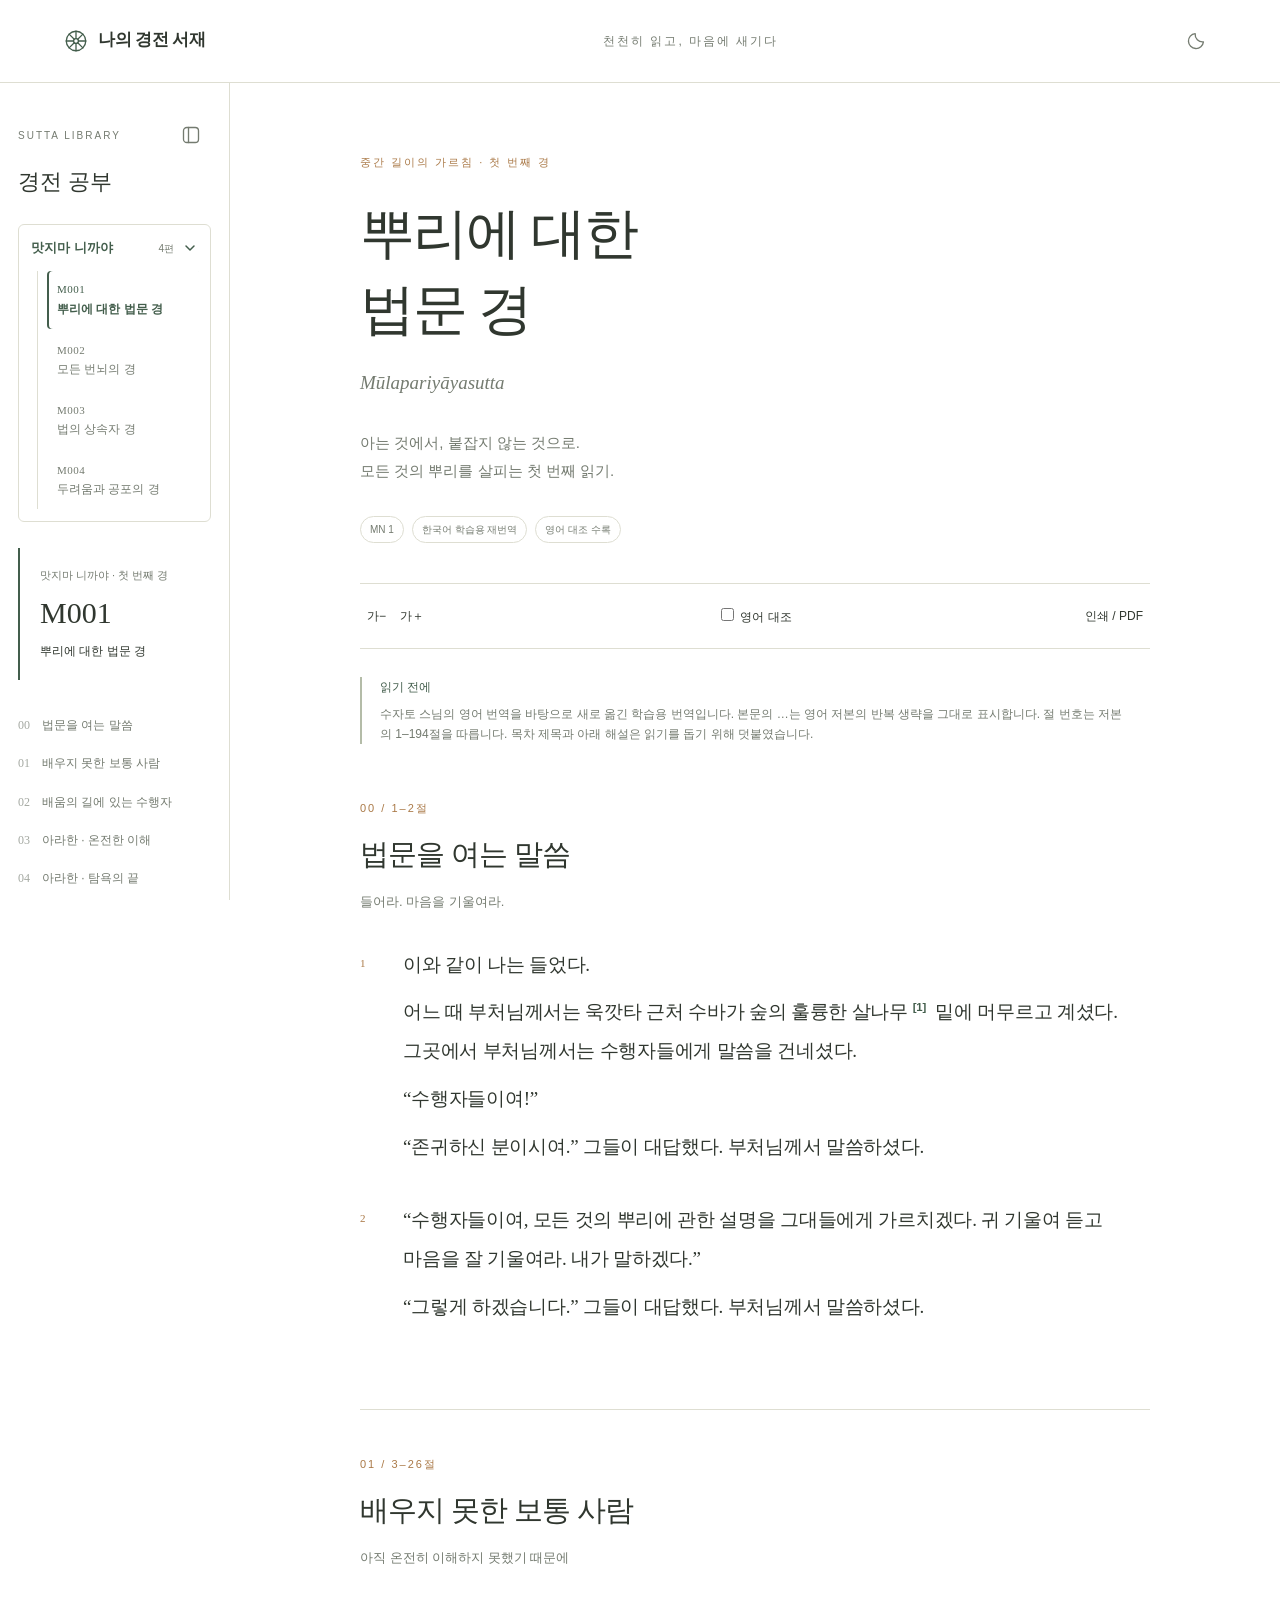
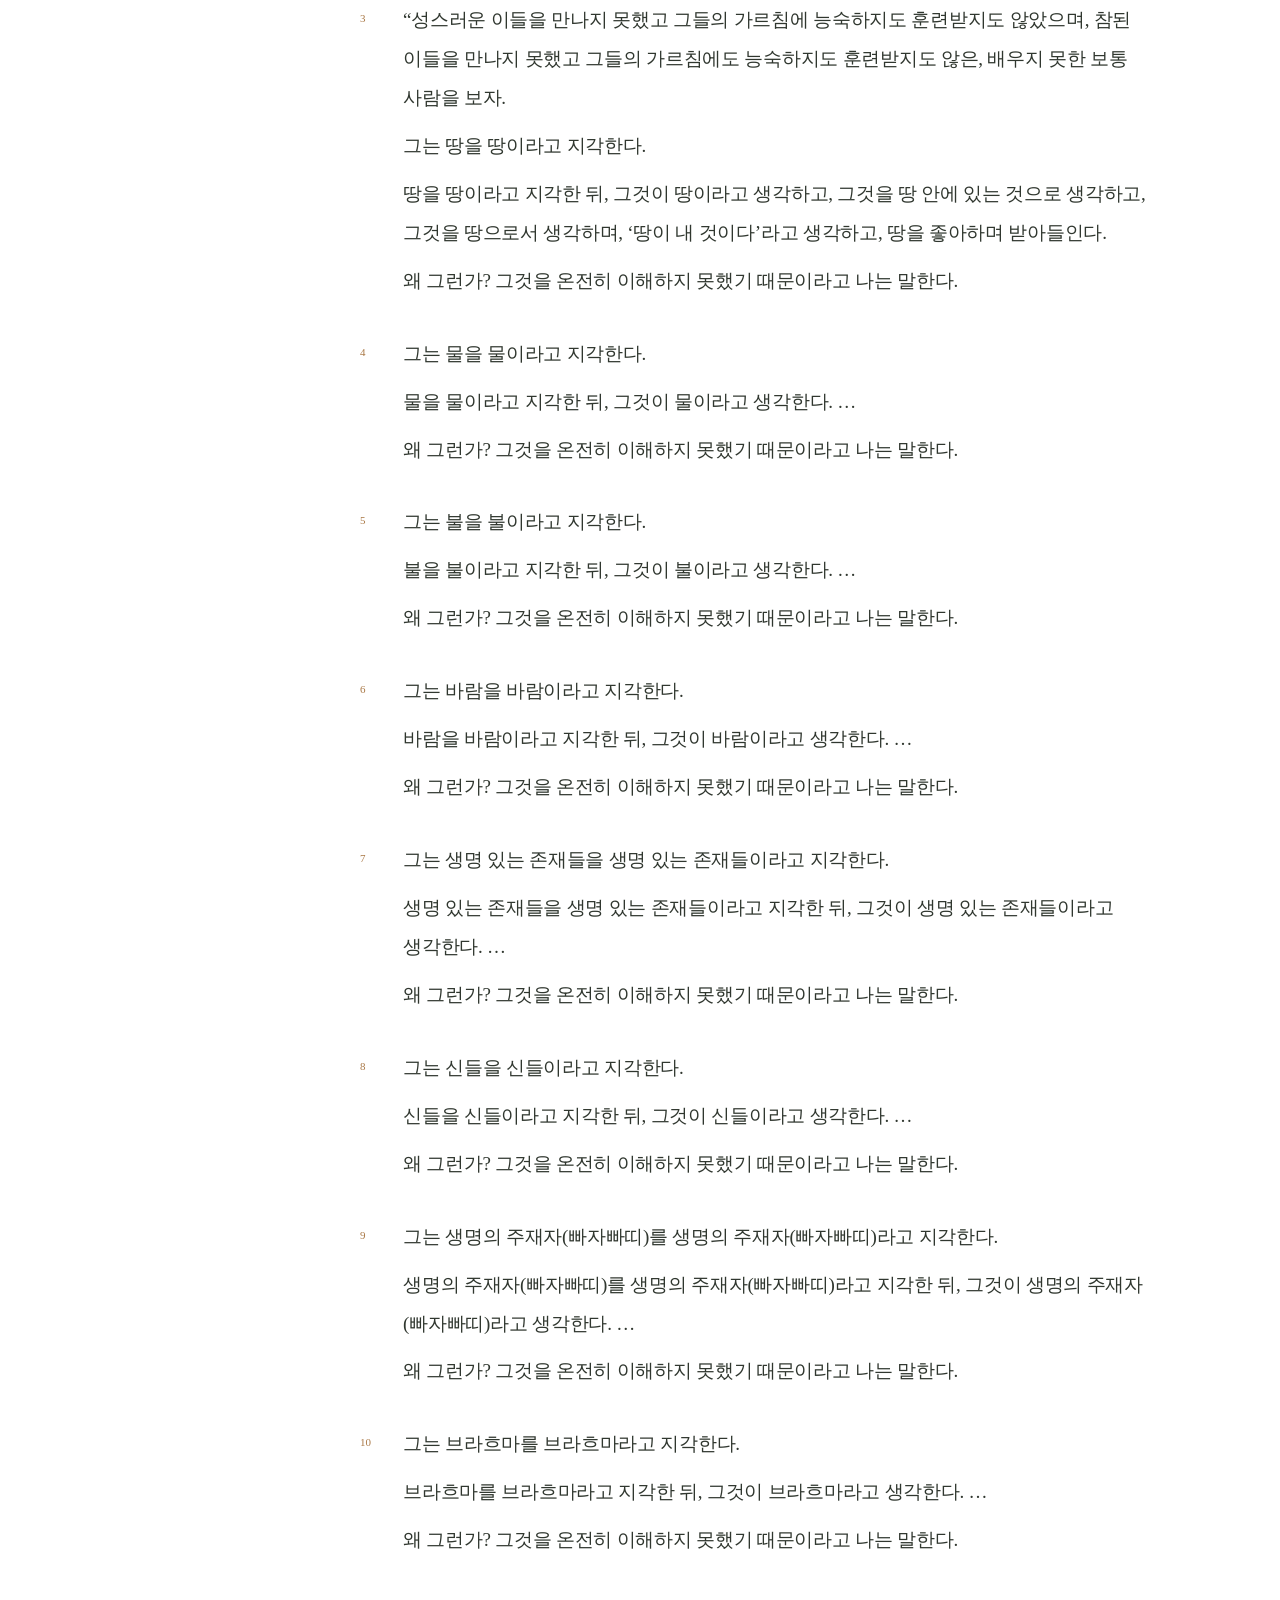
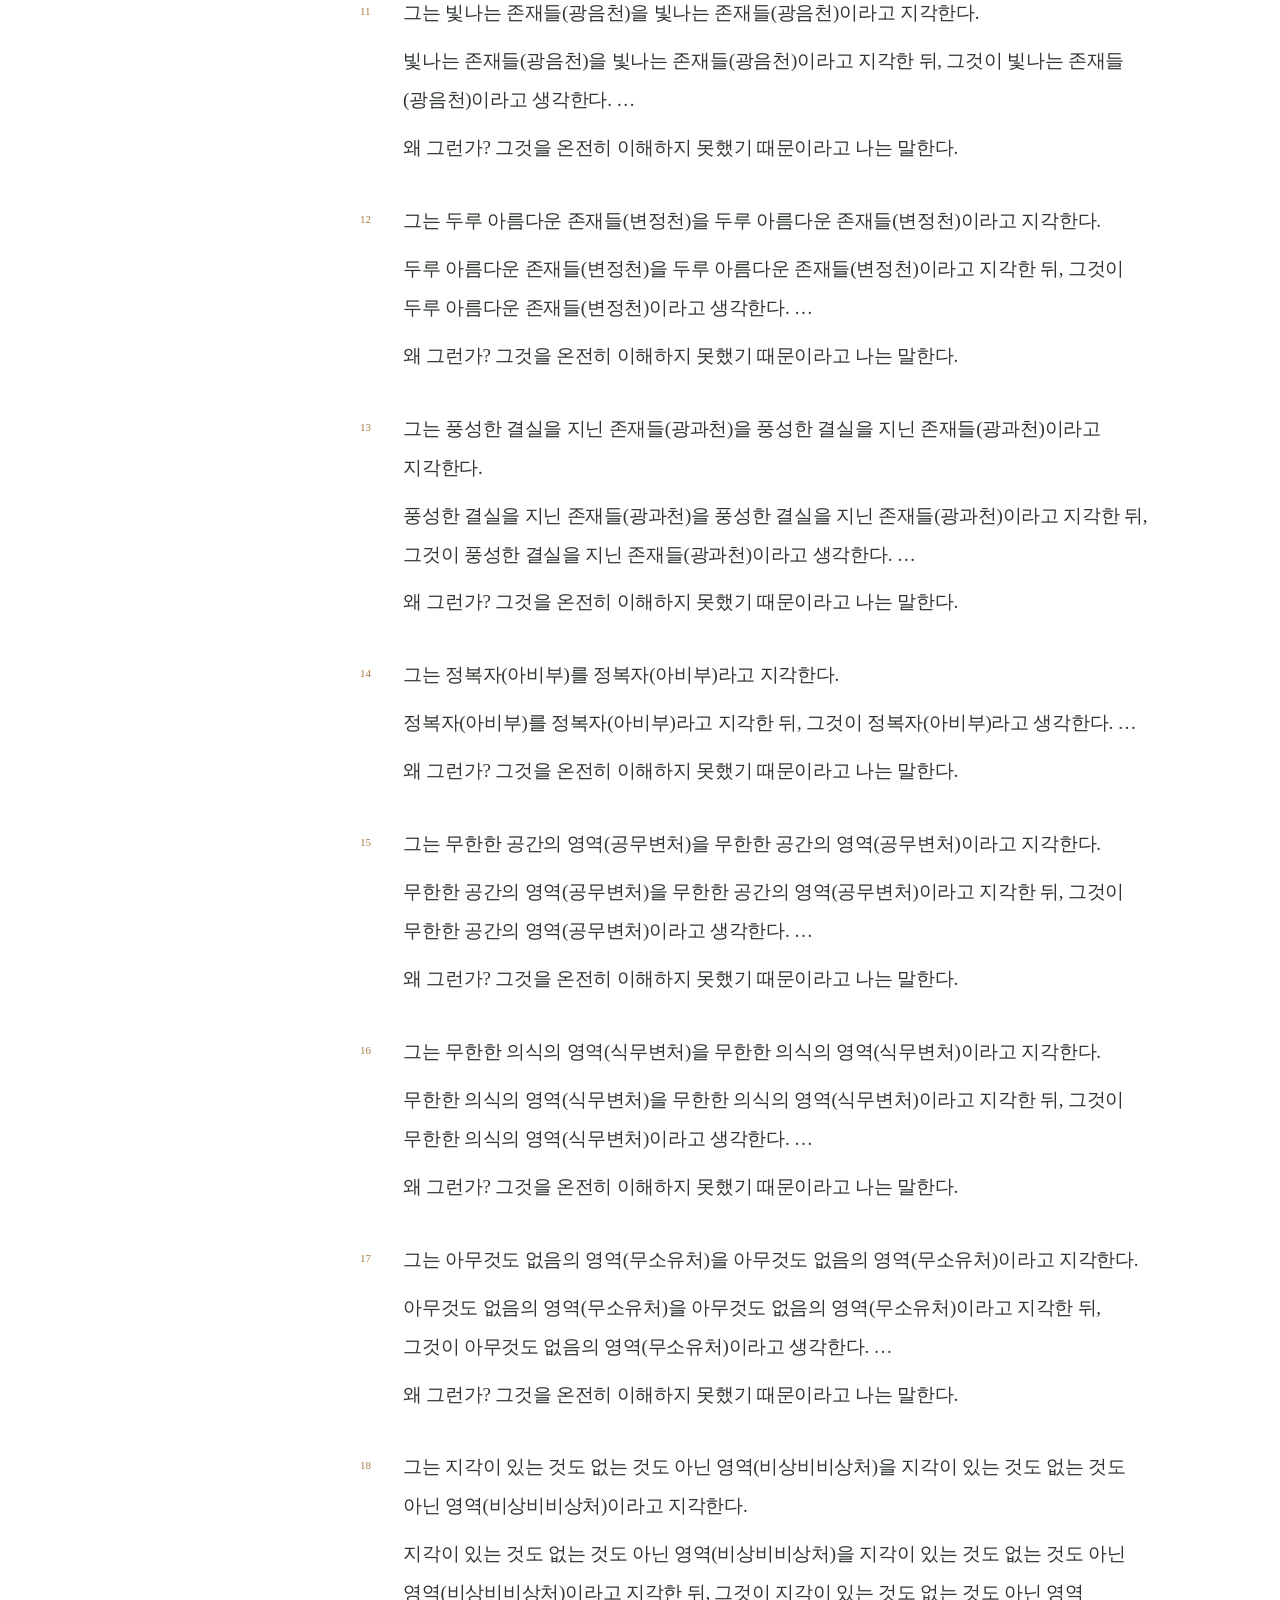
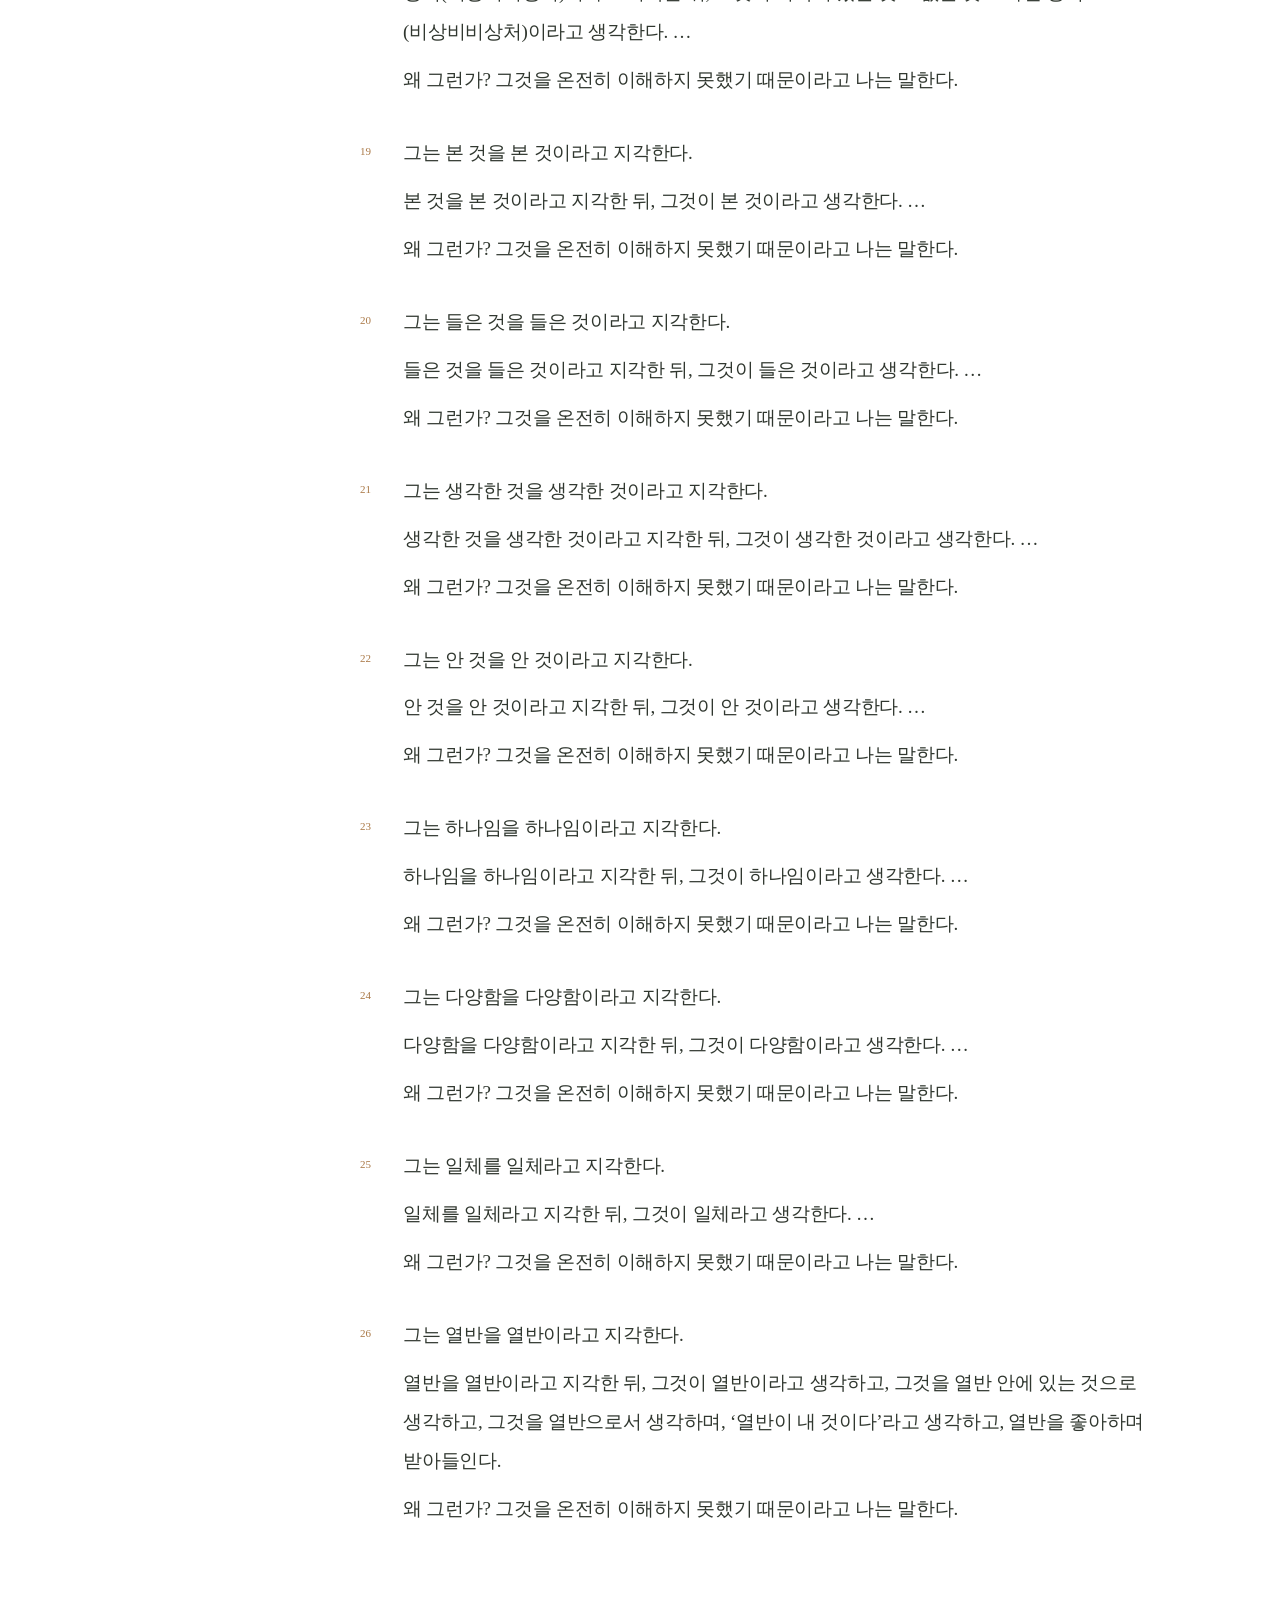
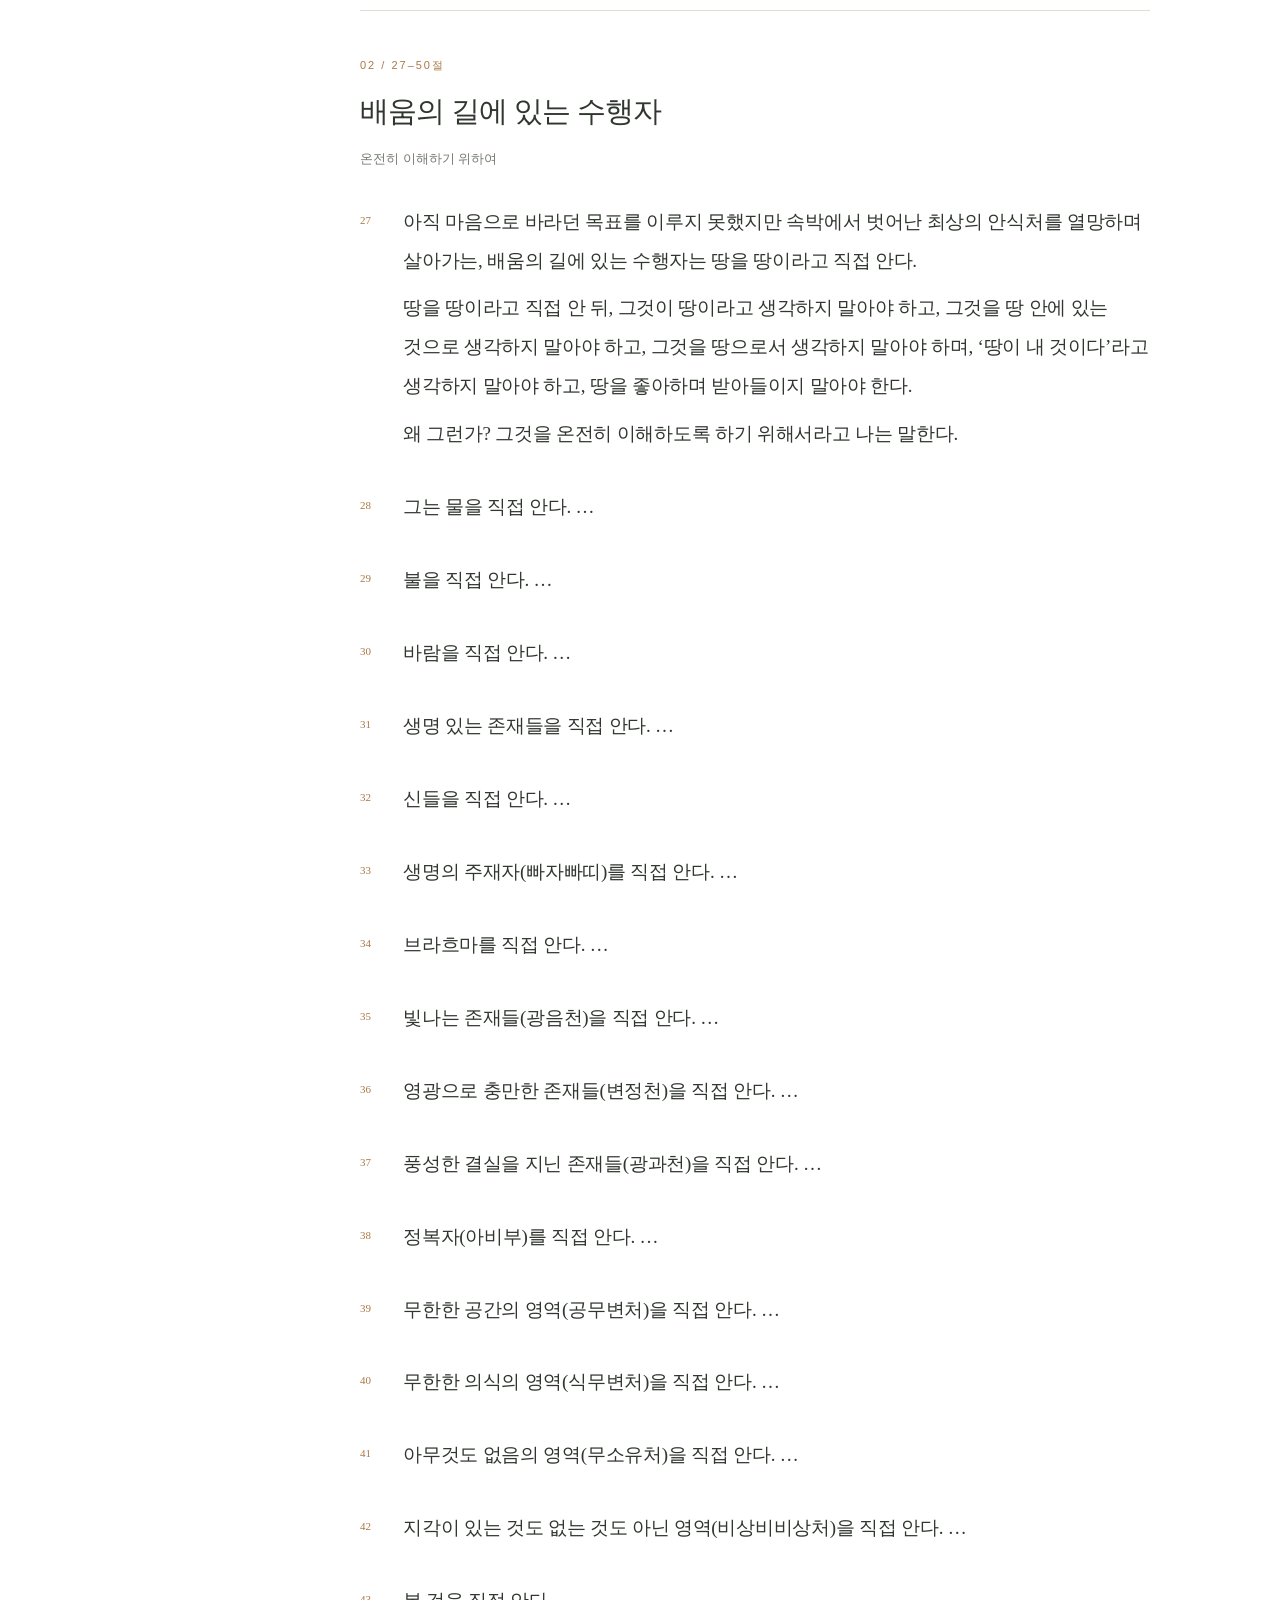
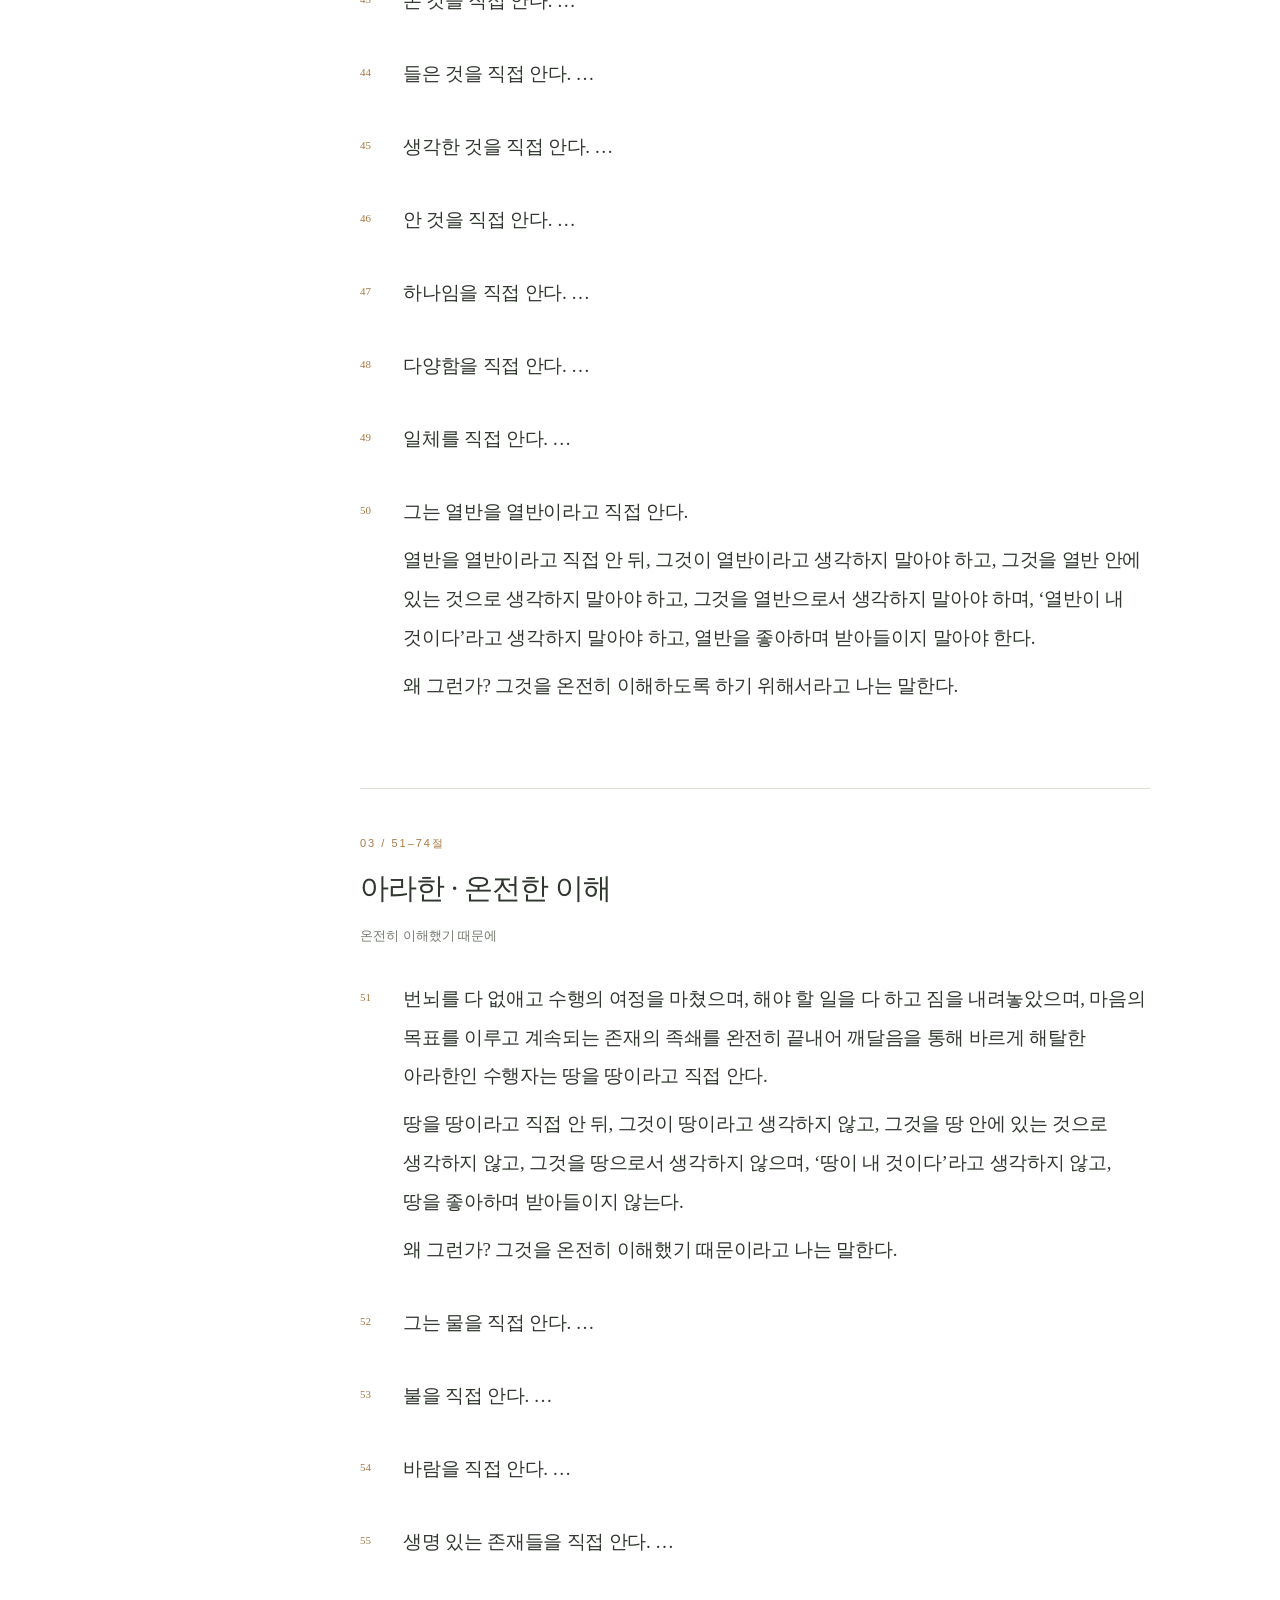
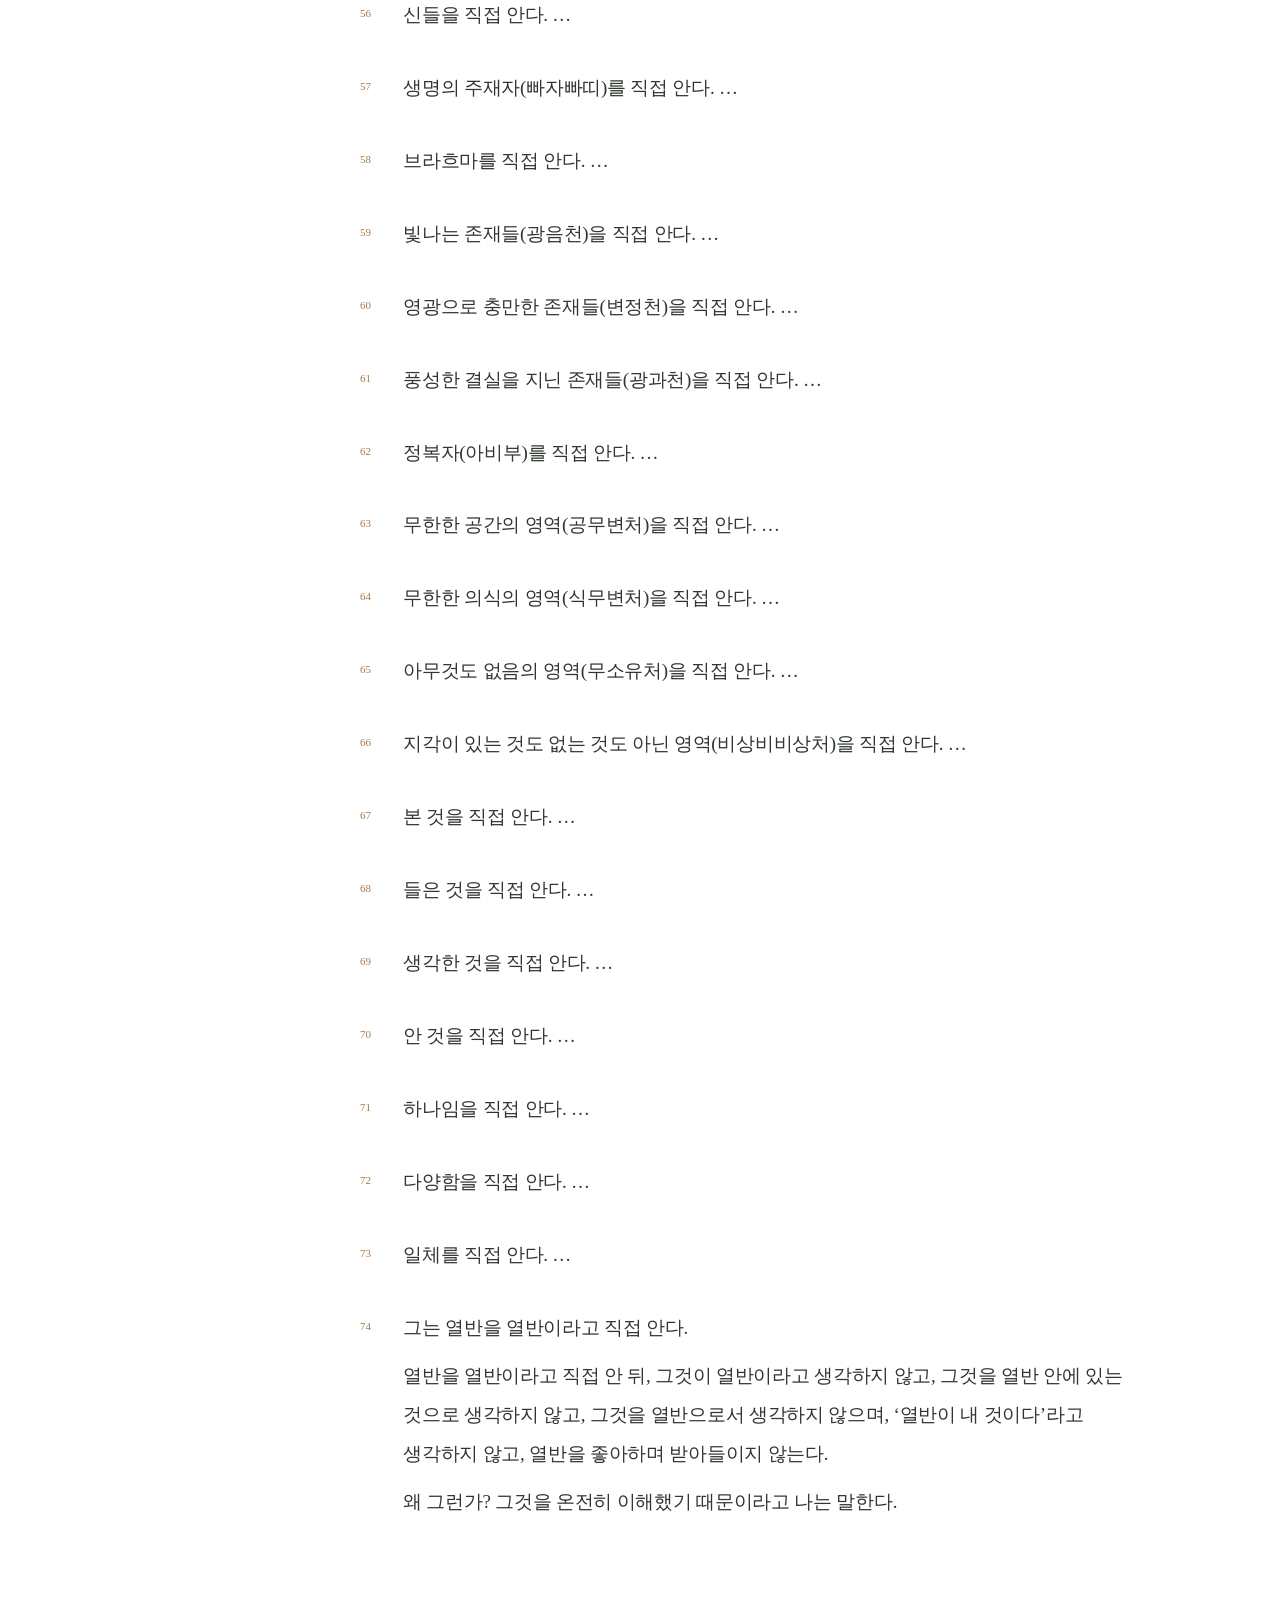
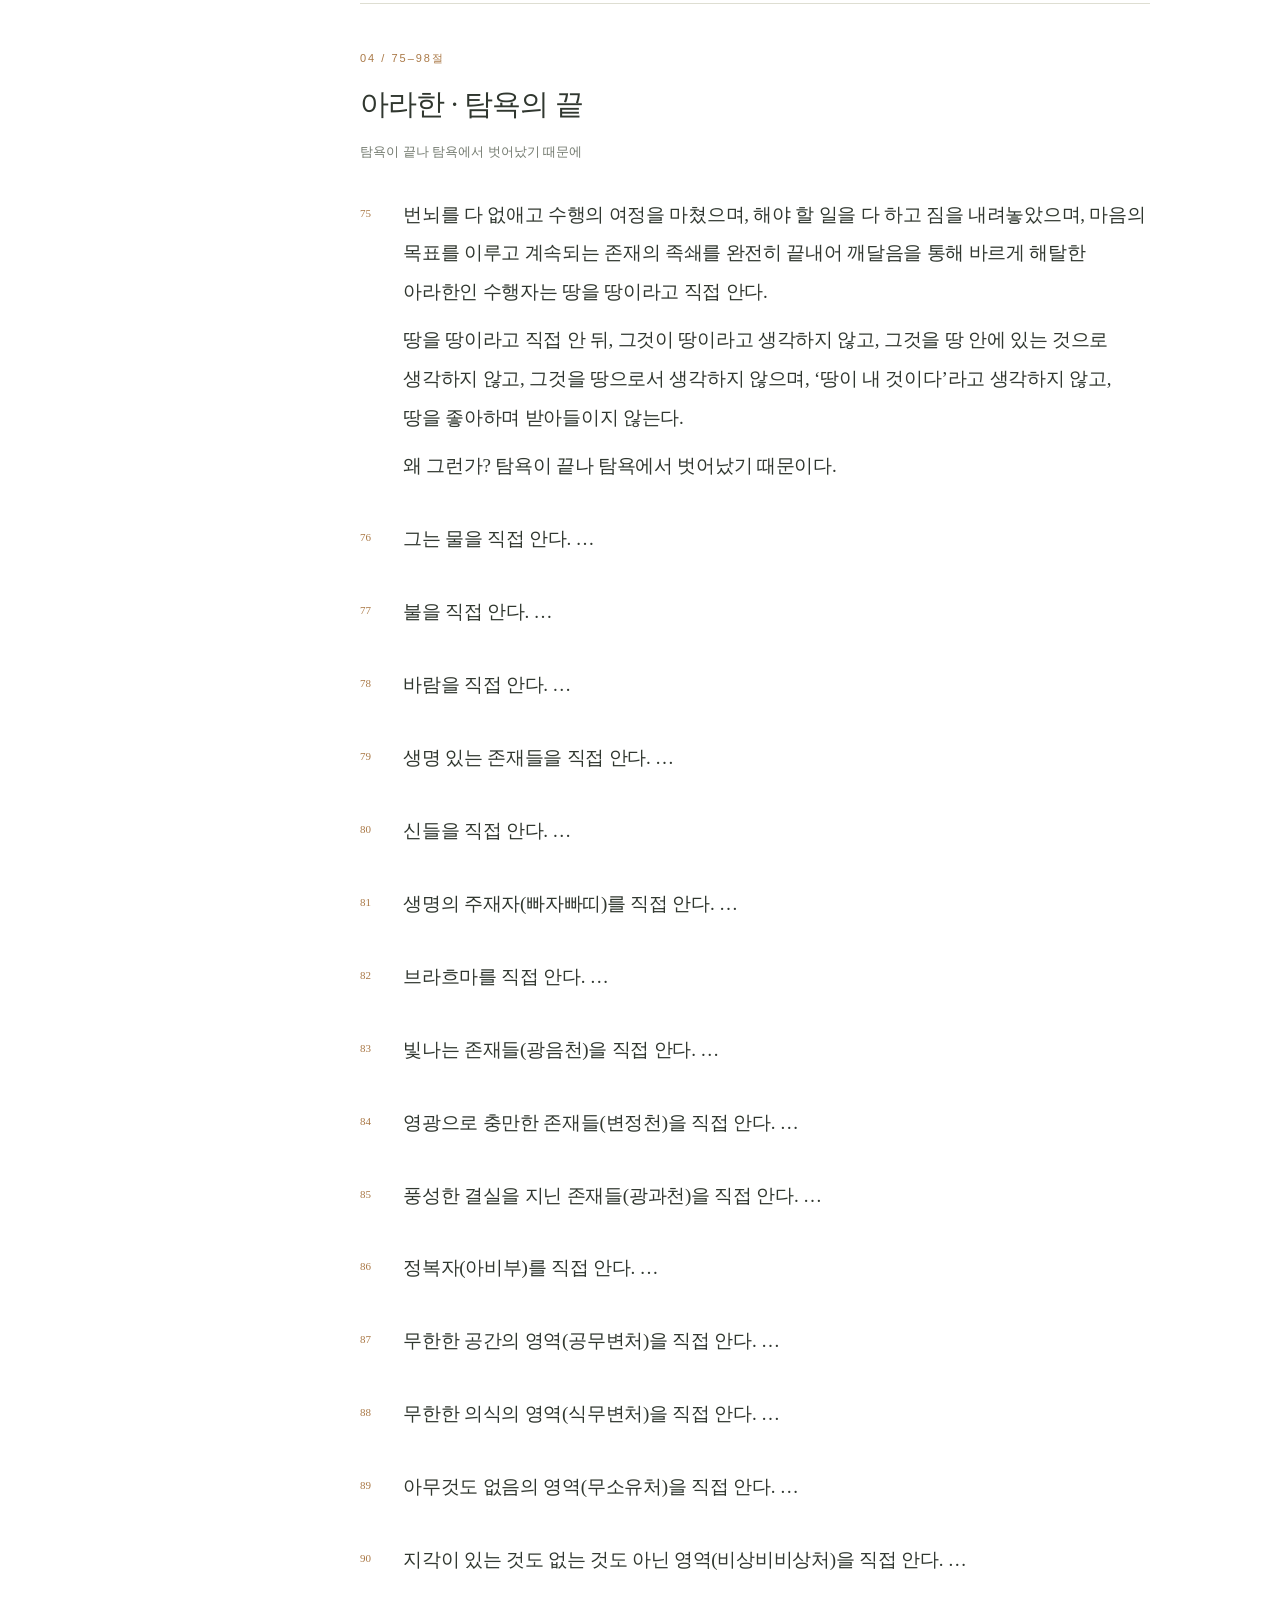
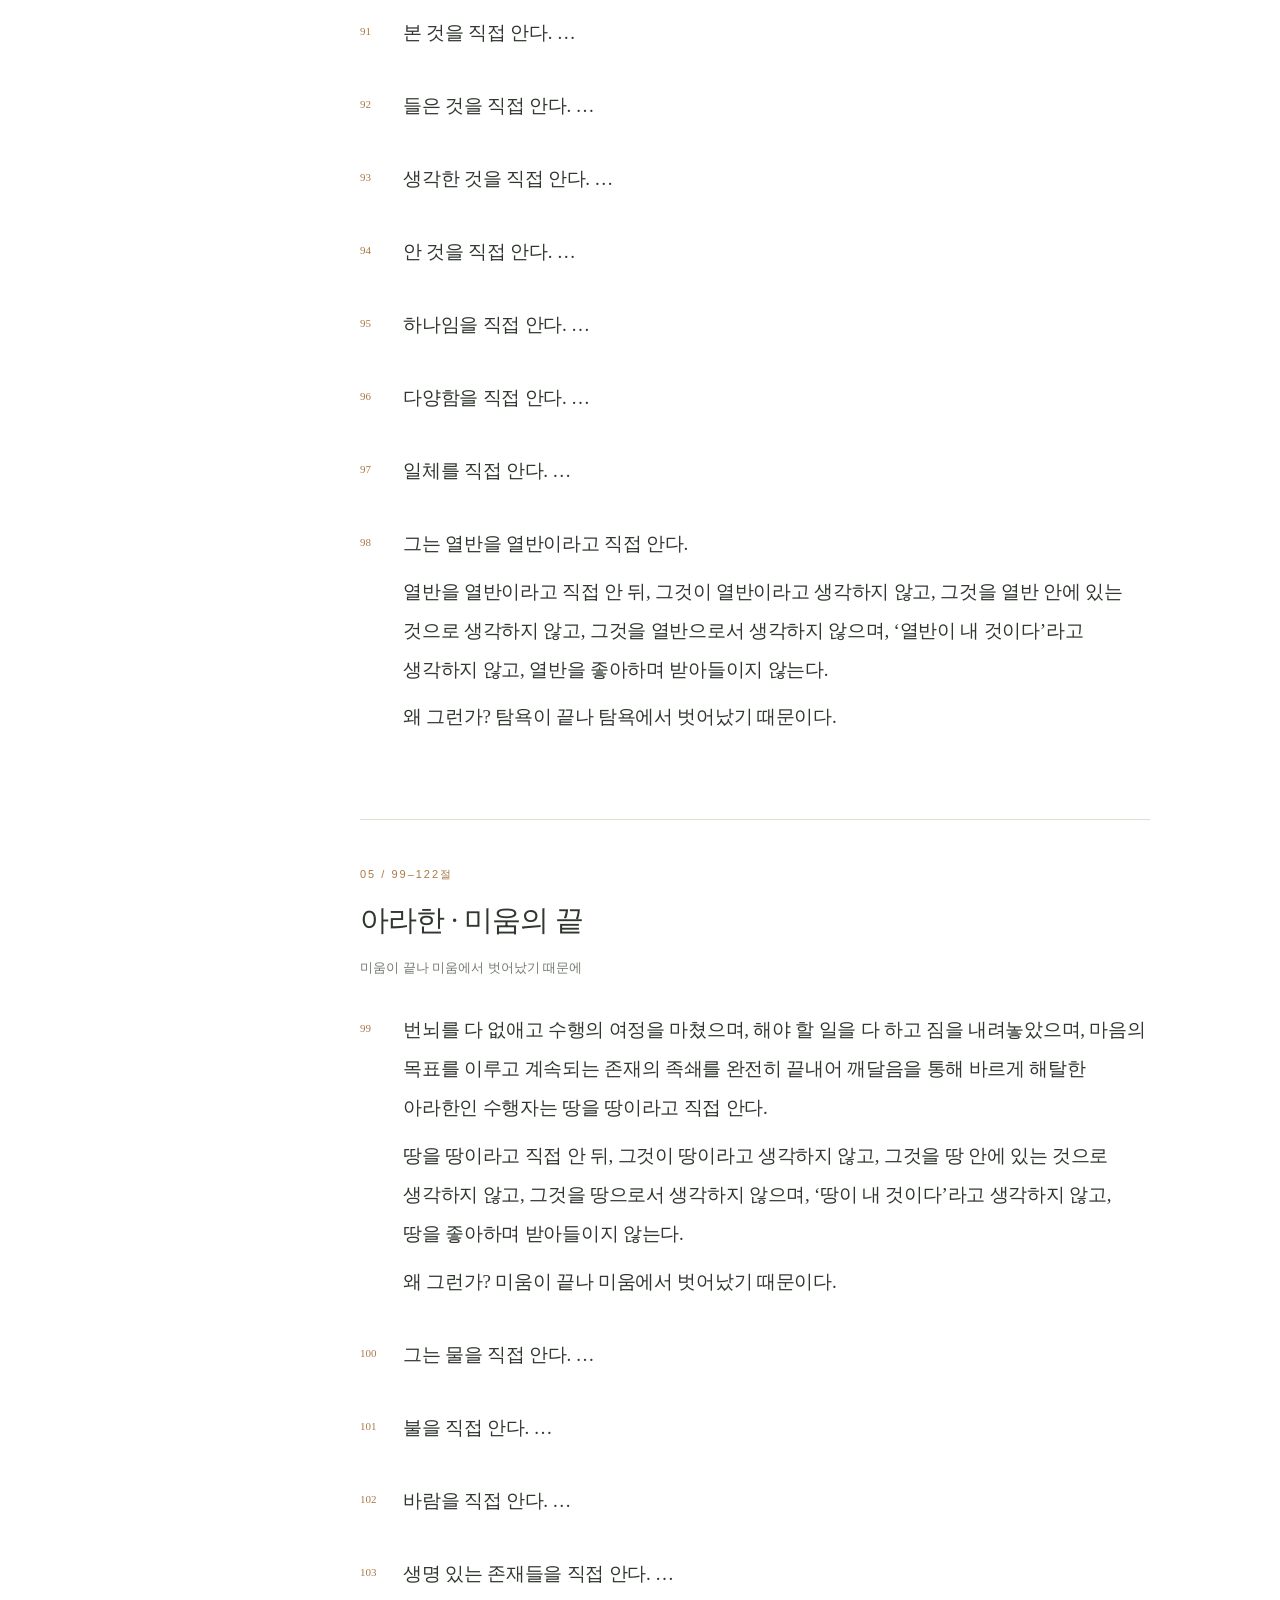
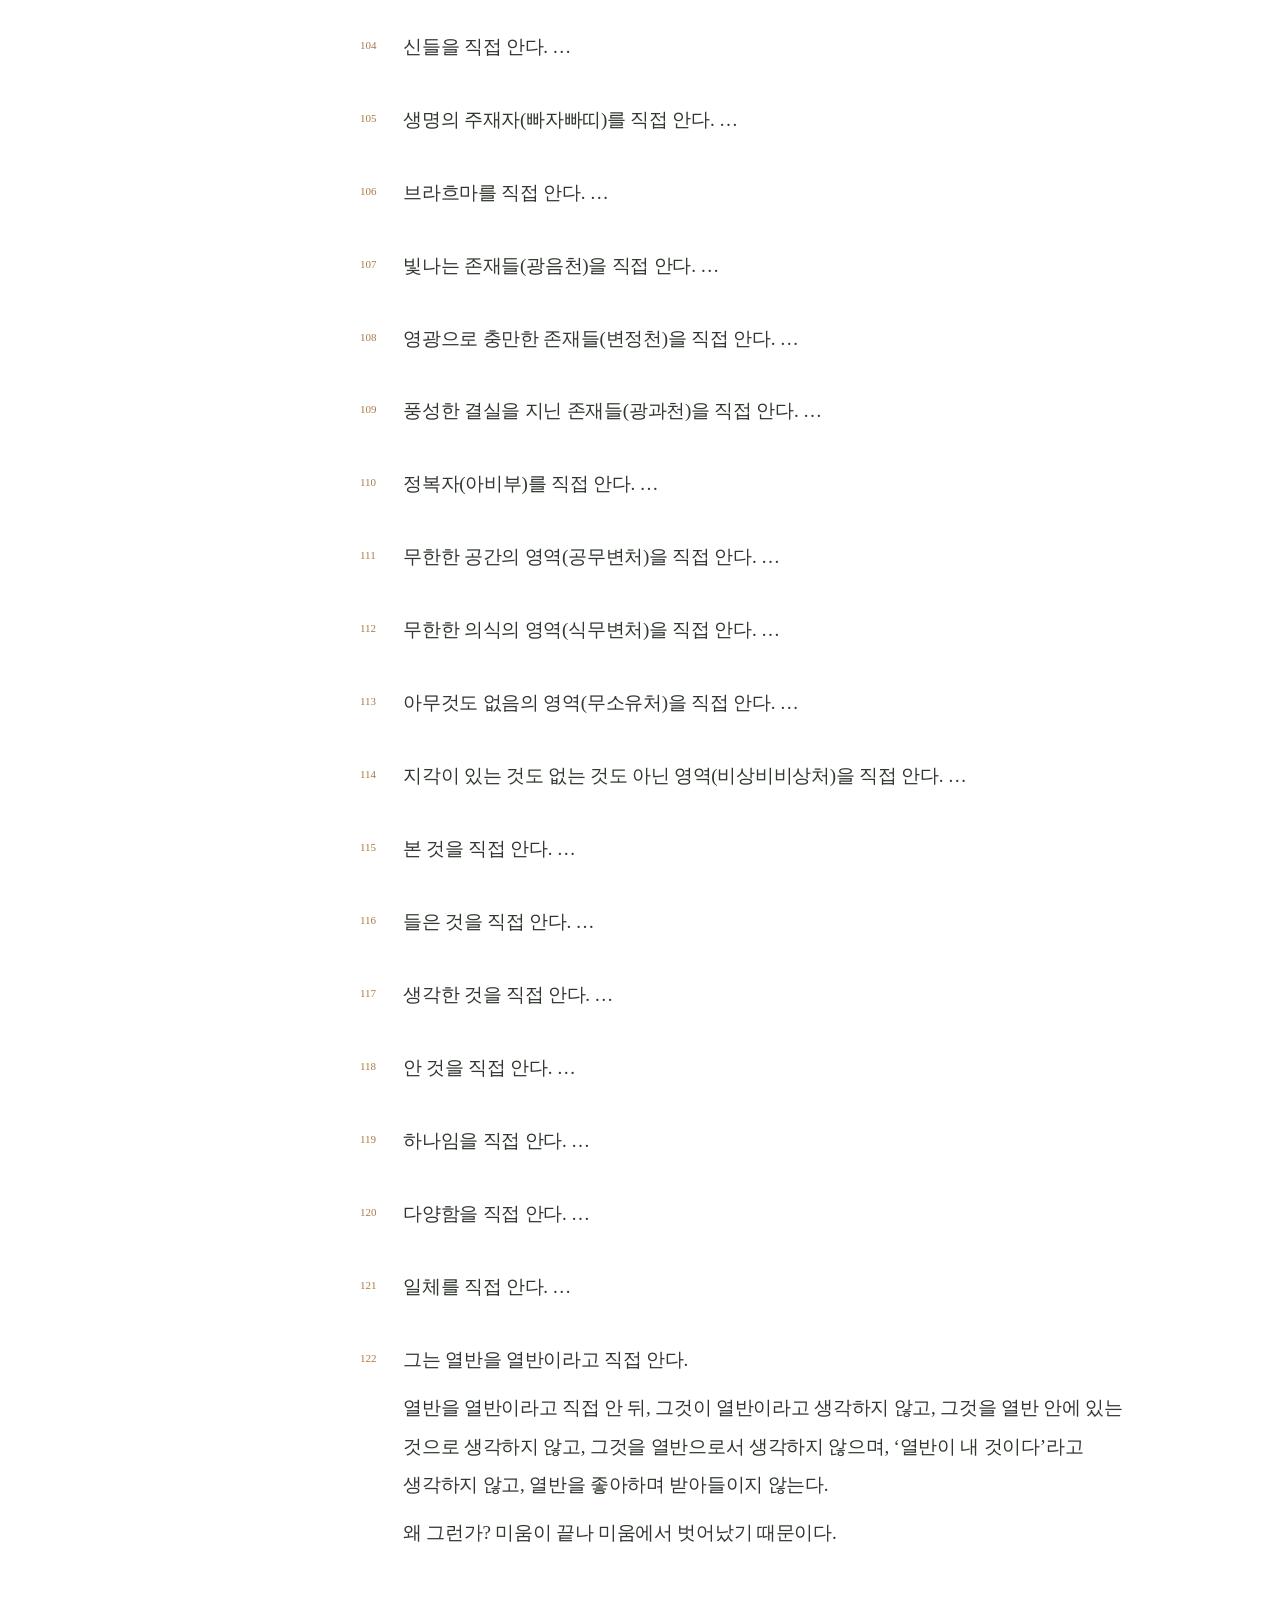
==== commit 994b5d18: "Use icons for theme and sidebar controls" ====
--- a/index.html
+++ b/index.html
@@ -1 +1 @@
-<!doctype html><html lang="ko"><head><meta charset="utf-8"><meta name="viewport" content="width=device-width,initial-scale=1"><meta name="description" content="맛지마 니까야 MN 1 뿌리에 대한 법문 경. 수자토 스님의 CC0 영어 번역에 기초한 한국어 학습용 재번역과 개인 독서 기록."><title>뿌리에 대한 법문 경 · 나의 경전 서재</title><link rel="stylesheet" href="style.css?v=20261012-white"><link rel="stylesheet" href="footnotes.css"><style>.personal-reflection{margin-top:28px}.personal-reflection .korean p{margin-bottom:1.5em}.reflection-notice{margin:24px 0 32px;padding:16px 18px;background:var(--paper);line-height:1.9}.reflection-nav{display:block;margin-top:12px;font-size:12px;color:var(--green)}@media print{.reflection-notice{display:block!important}.personal-reflection{break-before:page}}@media(max-width:700px){.reflection-nav{margin:12px 0 0;text-align:right;font-size:11px}}</style><link rel="stylesheet" href="library.css?v=20261012-sidebar-edge"></head><body><a class="skip" href="#reading">본문으로 이동</a><div id="progress" aria-hidden="true"></div><header><a class="brand" href="#top"><svg class="brand-mark" xmlns="http://www.w3.org/2000/svg" viewBox="0 0 32 32" width="24" height="24" aria-hidden="true" focusable="false"><g fill="none" stroke="currentColor" stroke-width="1.75" stroke-linecap="round" stroke-linejoin="round"><circle cx="16" cy="16" r="13"/><path d="M16 12.75L16 3"/><path d="M18.298097 13.701903L25.192388 6.807612"/><path d="M19.25 16L29 16"/><path d="M18.298097 18.298097L25.192388 25.192388"/><path d="M16 19.25L16 29"/><path d="M13.701903 18.298097L6.807612 25.192388"/><path d="M12.75 16L3 16"/><path d="M13.701903 13.701903L6.807612 6.807612"/><circle cx="16" cy="16" r="3.25"/></g></svg><span class="brand-name">나의 경전 서재</span></a><span class="header-caption">천천히 읽고, 마음에 새기다</span><div class="header-actions"><button id="sidebar-toggle" aria-expanded="true" aria-controls="reader-sidebar">목차 접기</button><button id="theme" aria-label="어두운 화면으로 전환">밤에 읽기</button></div></header><div class="layout"><aside id="reader-sidebar"><div class="shelf-label">SUTTA LIBRARY</div><div class="shelf-title">경전 공부</div><!-- library:start --><div class="library-tree" role="navigation" aria-label="경전 선택"><details class="library-category" open><summary><span class="library-category-title">맛지마 니까야</span><span class="library-count">4편</span><svg class="library-chevron" viewBox="0 0 16 16" width="16" height="16" aria-hidden="true" focusable="false"><path d="m6 4 4 4-4 4" fill="none" stroke="currentColor" stroke-width="1.5" stroke-linecap="round" stroke-linejoin="round"/></svg></summary><div class="library-books"><a class="library-book" href="index.html" aria-current="page"><span class="library-code">M001</span><span class="library-book-title">뿌리에 대한 법문 경</span></a><a class="library-book" href="mn2.html"><span class="library-code">M002</span><span class="library-book-title">모든 번뇌의 경</span></a><a class="library-book" href="mn3.html"><span class="library-code">M003</span><span class="library-book-title">법의 상속자 경</span></a><a class="library-book" href="mn4.html"><span class="library-code">M004</span><span class="library-book-title">두려움과 공포의 경</span></a></div></details></div><!-- library:end --><div class="book-card"><span>맛지마 니까야 · 첫 번째 경</span><strong>M001</strong><p>뿌리에 대한 법문 경</p></div><nav aria-label="본문 목차"><a href="#opening"><span>00</span>법문을 여는 말씀</a><a href="#ordinary"><span>01</span>배우지 못한 보통 사람</a><a href="#trainee"><span>02</span>배움의 길에 있는 수행자</a><a href="#arahant1"><span>03</span>아라한 · 온전한 이해</a><a href="#arahant2"><span>04</span>아라한 · 탐욕의 끝</a><a href="#arahant3"><span>05</span>아라한 · 미움의 끝</a><a href="#arahant4"><span>06</span>아라한 · 어리석음의 끝</a><a href="#tathagata1"><span>07</span>여래 · 끝까지 꿰뚫은 이해</a><a href="#tathagata2"><span>08</span>여래 · 괴로움의 뿌리</a></nav><a class="source-nav" href="#translation">번역과 출처 ↗</a><a class="reflection-nav" href="#my-understanding">공부 후 나의 이해 ↓</a></aside><main id="top"><div class="hero"><div class="eyebrow">중간 길이의 가르침 · 첫 번째 경</div><h1>뿌리에 대한<br>법문 경</h1><p class="pali" lang="pi">Mūlapariyāyasutta</p><p class="intro">아는 것에서, 붙잡지 않는 것으로.<br>모든 것의 뿌리를 살피는 첫 번째 읽기.</p><div class="hero-meta"><span>MN 1</span><span>한국어 학습용 재번역</span><span>영어 대조 수록</span></div></div><div class="toolbar" aria-label="읽기 설정"><div><button id="smaller" aria-label="글자 작게">가−</button><button id="larger" aria-label="글자 크게">가＋</button></div><label><input id="english-toggle" type="checkbox"> 영어 대조</label><button id="print">인쇄 / PDF</button></div><div class="reading-note"><strong>읽기 전에</strong><p>수자토 스님의 영어 번역을 바탕으로 새로 옮긴 학습용 번역입니다. 본문의 …는 영어 저본의 반복 생략을 그대로 표시합니다. 절 번호는 저본의 1–194절을 따릅니다. 목차 제목과 아래 해설은 읽기를 돕기 위해 덧붙였습니다.</p></div><div id="reading"><section id="opening" class="chapter"><div class="chapter-label">00 / 1–2절</div><h2>법문을 여는 말씀</h2><p class="chapter-sub">들어라. 마음을 기울여라.</p><article id="p1" class="verse"><a class="number" href="#p1" aria-label="1절 링크">1</a><div><div class="korean"><p>이와 같이 나는 들었다.</p><p>어느 때 부처님께서는 욱깟타 근처 수바가 숲의 훌륭한 살나무<sup><a class="footnote-ref" id="fnref-1" href="#fn-1" data-footnote="fn-1" aria-label="주석 1: 살나무 설명 보기">[1]</a></sup> 밑에 머무르고 계셨다. 그곳에서 부처님께서는 수행자들에게 말씀을 건네셨다.</p><p>“수행자들이여!”</p><p>“존귀하신 분이시여.” 그들이 대답했다. 부처님께서 말씀하셨다.</p></div><p class="english" lang="en">So I have heard. At one time the Buddha was staying near Ukkaṭṭhā in the Subhaga Forest at the root of a magnificent sal tree. There the Buddha addressed the mendicants, “Mendicants!” “Venerable sir,” they replied. The Buddha said this:</p></div></article><article id="p2" class="verse"><a class="number" href="#p2" aria-label="2절 링크">2</a><div><div class="korean"><p>“수행자들이여, 모든 것의 뿌리에 관한 설명을 그대들에게 가르치겠다. 귀 기울여 듣고 마음을 잘 기울여라. 내가 말하겠다.”</p><p>“그렇게 하겠습니다.” 그들이 대답했다. 부처님께서 말씀하셨다.</p></div><p class="english" lang="en">“Mendicants, I will teach you the explanation of the root of all things. Listen and apply your minds well, I will speak.” “Yes, sir,” they replied. The Buddha said this:</p></div></article></section><section id="ordinary" class="chapter"><div class="chapter-label">01 / 3–26절</div><h2>배우지 못한 보통 사람</h2><p class="chapter-sub">아직 온전히 이해하지 못했기 때문에</p><article id="p3" class="verse"><a class="number" href="#p3" aria-label="3절 링크">3</a><div><div class="korean"><p>“성스러운 이들을 만나지 못했고 그들의 가르침에 능숙하지도 훈련받지도 않았으며, 참된 이들을 만나지 못했고 그들의 가르침에도 능숙하지도 훈련받지도 않은, 배우지 못한 보통 사람을 보자.</p><p>그는 땅을 땅이라고 지각한다.</p><p>땅을 땅이라고 지각한 뒤, 그것이 땅이라고 생각하고, 그것을 땅 안에 있는 것으로 생각하고, 그것을 땅으로서 생각하며, ‘땅이 내 것이다’라고 생각하고, 땅을 좋아하며 받아들인다.</p><p>왜 그런가? 그것을 온전히 이해하지 못했기 때문이라고 나는 말한다.</p></div><p class="english" lang="en">“Take an unlearned ordinary person who has not seen the noble ones, and is neither skilled nor trained in the teaching of the noble ones. They’ve not seen true persons, and are neither skilled nor trained in the teaching of the true persons. They perceive earth as earth. Having perceived earth as earth, they conceive it to be earth, they conceive it in earth, they conceive it as earth, they conceive that ‘earth is mine’, they approve earth. Why is that? Because they haven’t completely understood it, I say.</p></div></article><article id="p4" class="verse"><a class="number" href="#p4" aria-label="4절 링크">4</a><div><div class="korean"><p>그는 물을 물이라고 지각한다.</p><p>물을 물이라고 지각한 뒤, 그것이 물이라고 생각한다. …</p><p>왜 그런가? 그것을 온전히 이해하지 못했기 때문이라고 나는 말한다.</p></div><p class="english" lang="en">They perceive water as water. Having perceived water as water, they conceive it to be water … Why is that? Because they haven’t completely understood it, I say.</p></div></article><article id="p5" class="verse"><a class="number" href="#p5" aria-label="5절 링크">5</a><div><div class="korean"><p>그는 불을 불이라고 지각한다.</p><p>불을 불이라고 지각한 뒤, 그것이 불이라고 생각한다. …</p><p>왜 그런가? 그것을 온전히 이해하지 못했기 때문이라고 나는 말한다.</p></div><p class="english" lang="en">They perceive fire as fire. Having perceived fire as fire, they conceive it to be fire … Why is that? Because they haven’t completely understood it, I say.</p></div></article><article id="p6" class="verse"><a class="number" href="#p6" aria-label="6절 링크">6</a><div><div class="korean"><p>그는 바람을 바람이라고 지각한다.</p><p>바람을 바람이라고 지각한 뒤, 그것이 바람이라고 생각한다. …</p><p>왜 그런가? 그것을 온전히 이해하지 못했기 때문이라고 나는 말한다.</p></div><p class="english" lang="en">They perceive air as air. Having perceived air as air, they conceive it to be air … Why is that? Because they haven’t completely understood it, I say.</p></div></article><article id="p7" class="verse"><a class="number" href="#p7" aria-label="7절 링크">7</a><div><div class="korean"><p>그는 생명 있는 존재들을 생명 있는 존재들이라고 지각한다.</p><p>생명 있는 존재들을 생명 있는 존재들이라고 지각한 뒤, 그것이 생명 있는 존재들이라고 생각한다. …</p><p>왜 그런가? 그것을 온전히 이해하지 못했기 때문이라고 나는 말한다.</p></div><p class="english" lang="en">They perceive creatures as creatures. Having perceived creatures as creatures, they conceive them to be creatures … Why is that? Because they haven’t completely understood it, I say.</p></div></article><article id="p8" class="verse"><a class="number" href="#p8" aria-label="8절 링크">8</a><div><div class="korean"><p>그는 신들을 신들이라고 지각한다.</p><p>신들을 신들이라고 지각한 뒤, 그것이 신들이라고 생각한다. …</p><p>왜 그런가? 그것을 온전히 이해하지 못했기 때문이라고 나는 말한다.</p></div><p class="english" lang="en">They perceive gods as gods. Having perceived gods as gods, they conceive them to be gods … Why is that? Because they haven’t completely understood it, I say.</p></div></article><article id="p9" class="verse"><a class="number" href="#p9" aria-label="9절 링크">9</a><div><div class="korean"><p>그는 생명의 주재자(빠자빠띠)를 생명의 주재자(빠자빠띠)라고 지각한다.</p><p>생명의 주재자(빠자빠띠)를 생명의 주재자(빠자빠띠)라고 지각한 뒤, 그것이 생명의 주재자(빠자빠띠)라고 생각한다. …</p><p>왜 그런가? 그것을 온전히 이해하지 못했기 때문이라고 나는 말한다.</p></div><p class="english" lang="en">They perceive the Progenitor as the Progenitor. Having perceived the Progenitor as the Progenitor, they conceive him to be the Progenitor … Why is that? Because they haven’t completely understood it, I say.</p></div></article><article id="p10" class="verse"><a class="number" href="#p10" aria-label="10절 링크">10</a><div><div class="korean"><p>그는 브라흐마를 브라흐마라고 지각한다.</p><p>브라흐마를 브라흐마라고 지각한 뒤, 그것이 브라흐마라고 생각한다. …</p><p>왜 그런가? 그것을 온전히 이해하지 못했기 때문이라고 나는 말한다.</p></div><p class="english" lang="en">They perceive the Divinity as the Divinity. Having perceived the Divinity as the Divinity, they conceive him to be the Divinity … Why is that? Because they haven’t completely understood it, I say.</p></div></article><article id="p11" class="verse"><a class="number" href="#p11" aria-label="11절 링크">11</a><div><div class="korean"><p>그는 빛나는 존재들(광음천)을 빛나는 존재들(광음천)이라고 지각한다.</p><p>빛나는 존재들(광음천)을 빛나는 존재들(광음천)이라고 지각한 뒤, 그것이 빛나는 존재들(광음천)이라고 생각한다. …</p><p>왜 그런가? 그것을 온전히 이해하지 못했기 때문이라고 나는 말한다.</p></div><p class="english" lang="en">They perceive those of sublime luminosity as those of sublime luminosity. Having perceived those of sublime luminosity as those of sublime luminosity, they conceive them to be those of sublime luminosity … Why is that? Because they haven’t completely understood it, I say.</p></div></article><article id="p12" class="verse"><a class="number" href="#p12" aria-label="12절 링크">12</a><div><div class="korean"><p>그는 두루 아름다운 존재들(변정천)을 두루 아름다운 존재들(변정천)이라고 지각한다.</p><p>두루 아름다운 존재들(변정천)을 두루 아름다운 존재들(변정천)이라고 지각한 뒤, 그것이 두루 아름다운 존재들(변정천)이라고 생각한다. …</p><p>왜 그런가? 그것을 온전히 이해하지 못했기 때문이라고 나는 말한다.</p></div><p class="english" lang="en">They perceive those of universal beauty as those of universal beauty. But then they conceive them to be those of universal beauty … Why is that? Because they haven’t completely understood it, I say.</p></div></article><article id="p13" class="verse"><a class="number" href="#p13" aria-label="13절 링크">13</a><div><div class="korean"><p>그는 풍성한 결실을 지닌 존재들(광과천)을 풍성한 결실을 지닌 존재들(광과천)이라고 지각한다.</p><p>풍성한 결실을 지닌 존재들(광과천)을 풍성한 결실을 지닌 존재들(광과천)이라고 지각한 뒤, 그것이 풍성한 결실을 지닌 존재들(광과천)이라고 생각한다. …</p><p>왜 그런가? 그것을 온전히 이해하지 못했기 때문이라고 나는 말한다.</p></div><p class="english" lang="en">They perceive those of abundant fruit as those of abundant fruit. Having perceived those of abundant fruit as those of abundant fruit, they conceive them to be those of abundant fruit … Why is that? Because they haven’t completely understood it, I say.</p></div></article><article id="p14" class="verse"><a class="number" href="#p14" aria-label="14절 링크">14</a><div><div class="korean"><p>그는 정복자(아비부)를 정복자(아비부)라고 지각한다.</p><p>정복자(아비부)를 정복자(아비부)라고 지각한 뒤, 그것이 정복자(아비부)라고 생각한다. …</p><p>왜 그런가? 그것을 온전히 이해하지 못했기 때문이라고 나는 말한다.</p></div><p class="english" lang="en">They perceive the Vanquisher as the Vanquisher. Having perceived the Vanquisher as the Vanquisher, they conceive him to be the Vanquisher … Why is that? Because they haven’t completely understood it, I say.</p></div></article><article id="p15" class="verse"><a class="number" href="#p15" aria-label="15절 링크">15</a><div><div class="korean"><p>그는 무한한 공간의 영역(공무변처)을 무한한 공간의 영역(공무변처)이라고 지각한다.</p><p>무한한 공간의 영역(공무변처)을 무한한 공간의 영역(공무변처)이라고 지각한 뒤, 그것이 무한한 공간의 영역(공무변처)이라고 생각한다. …</p><p>왜 그런가? 그것을 온전히 이해하지 못했기 때문이라고 나는 말한다.</p></div><p class="english" lang="en">They perceive the dimension of infinite space as the dimension of infinite space. Having perceived the dimension of infinite space as the dimension of infinite space, they conceive it to be the dimension of infinite space … Why is that? Because they haven’t completely understood it, I say.</p></div></article><article id="p16" class="verse"><a class="number" href="#p16" aria-label="16절 링크">16</a><div><div class="korean"><p>그는 무한한 의식의 영역(식무변처)을 무한한 의식의 영역(식무변처)이라고 지각한다.</p><p>무한한 의식의 영역(식무변처)을 무한한 의식의 영역(식무변처)이라고 지각한 뒤, 그것이 무한한 의식의 영역(식무변처)이라고 생각한다. …</p><p>왜 그런가? 그것을 온전히 이해하지 못했기 때문이라고 나는 말한다.</p></div><p class="english" lang="en">They perceive the dimension of infinite consciousness as the dimension of infinite consciousness. Having perceived the dimension of infinite consciousness as the dimension of infinite consciousness, they conceive it to be the dimension of infinite consciousness … Why is that? Because they haven’t completely understood it, I say.</p></div></article><article id="p17" class="verse"><a class="number" href="#p17" aria-label="17절 링크">17</a><div><div class="korean"><p>그는 아무것도 없음의 영역(무소유처)을 아무것도 없음의 영역(무소유처)이라고 지각한다.</p><p>아무것도 없음의 영역(무소유처)을 아무것도 없음의 영역(무소유처)이라고 지각한 뒤, 그것이 아무것도 없음의 영역(무소유처)이라고 생각한다. …</p><p>왜 그런가? 그것을 온전히 이해하지 못했기 때문이라고 나는 말한다.</p></div><p class="english" lang="en">They perceive the dimension of nothingness as the dimension of nothingness. Having perceived the dimension of nothingness as the dimension of nothingness, they conceive it to be the dimension of nothingness … Why is that? Because they haven’t completely understood it, I say.</p></div></article><article id="p18" class="verse"><a class="number" href="#p18" aria-label="18절 링크">18</a><div><div class="korean"><p>그는 지각이 있는 것도 없는 것도 아닌 영역(비상비비상처)을 지각이 있는 것도 없는 것도 아닌 영역(비상비비상처)이라고 지각한다.</p><p>지각이 있는 것도 없는 것도 아닌 영역(비상비비상처)을 지각이 있는 것도 없는 것도 아닌 영역(비상비비상처)이라고 지각한 뒤, 그것이 지각이 있는 것도 없는 것도 아닌 영역(비상비비상처)이라고 생각한다. …</p><p>왜 그런가? 그것을 온전히 이해하지 못했기 때문이라고 나는 말한다.</p></div><p class="english" lang="en">They perceive the dimension of neither perception nor non-perception as the dimension of neither perception nor non-perception. Having perceived the dimension of neither perception nor non-perception as the dimension of neither perception nor non-perception, they conceive it to be the dimension of neither perception nor non-perception … Why is that? Because they haven’t completely understood it, I say.</p></div></article><article id="p19" class="verse"><a class="number" href="#p19" aria-label="19절 링크">19</a><div><div class="korean"><p>그는 본 것을 본 것이라고 지각한다.</p><p>본 것을 본 것이라고 지각한 뒤, 그것이 본 것이라고 생각한다. …</p><p>왜 그런가? 그것을 온전히 이해하지 못했기 때문이라고 나는 말한다.</p></div><p class="english" lang="en">They perceive the seen as the seen. Having perceived the seen as the seen, they conceive it to be the seen … Why is that? Because they haven’t completely understood it, I say.</p></div></article><article id="p20" class="verse"><a class="number" href="#p20" aria-label="20절 링크">20</a><div><div class="korean"><p>그는 들은 것을 들은 것이라고 지각한다.</p><p>들은 것을 들은 것이라고 지각한 뒤, 그것이 들은 것이라고 생각한다. …</p><p>왜 그런가? 그것을 온전히 이해하지 못했기 때문이라고 나는 말한다.</p></div><p class="english" lang="en">They perceive the heard as the heard. Having perceived the heard as the heard, they conceive it to be the heard … Why is that? Because they haven’t completely understood it, I say.</p></div></article><article id="p21" class="verse"><a class="number" href="#p21" aria-label="21절 링크">21</a><div><div class="korean"><p>그는 생각한 것을 생각한 것이라고 지각한다.</p><p>생각한 것을 생각한 것이라고 지각한 뒤, 그것이 생각한 것이라고 생각한다. …</p><p>왜 그런가? 그것을 온전히 이해하지 못했기 때문이라고 나는 말한다.</p></div><p class="english" lang="en">They perceive the thought as the thought. Having perceived the thought as the thought, they conceive it to be the thought … Why is that? Because they haven’t completely understood it, I say.</p></div></article><article id="p22" class="verse"><a class="number" href="#p22" aria-label="22절 링크">22</a><div><div class="korean"><p>그는 안 것을 안 것이라고 지각한다.</p><p>안 것을 안 것이라고 지각한 뒤, 그것이 안 것이라고 생각한다. …</p><p>왜 그런가? 그것을 온전히 이해하지 못했기 때문이라고 나는 말한다.</p></div><p class="english" lang="en">They perceive the known as the known. Having perceived the known as the known, they conceive it to be the known … Why is that? Because they haven’t completely understood it, I say.</p></div></article><article id="p23" class="verse"><a class="number" href="#p23" aria-label="23절 링크">23</a><div><div class="korean"><p>그는 하나임을 하나임이라고 지각한다.</p><p>하나임을 하나임이라고 지각한 뒤, 그것이 하나임이라고 생각한다. …</p><p>왜 그런가? 그것을 온전히 이해하지 못했기 때문이라고 나는 말한다.</p></div><p class="english" lang="en">They perceive oneness as oneness. Having perceived oneness as oneness, they conceive it to be oneness … Why is that? Because they haven’t completely understood it, I say.</p></div></article><article id="p24" class="verse"><a class="number" href="#p24" aria-label="24절 링크">24</a><div><div class="korean"><p>그는 다양함을 다양함이라고 지각한다.</p><p>다양함을 다양함이라고 지각한 뒤, 그것이 다양함이라고 생각한다. …</p><p>왜 그런가? 그것을 온전히 이해하지 못했기 때문이라고 나는 말한다.</p></div><p class="english" lang="en">They perceive diversity as diversity. Having perceived diversity as diversity, they conceive it to be diversity … Why is that? Because they haven’t completely understood it, I say.</p></div></article><article id="p25" class="verse"><a class="number" href="#p25" aria-label="25절 링크">25</a><div><div class="korean"><p>그는 일체를 일체라고 지각한다.</p><p>일체를 일체라고 지각한 뒤, 그것이 일체라고 생각한다. …</p><p>왜 그런가? 그것을 온전히 이해하지 못했기 때문이라고 나는 말한다.</p></div><p class="english" lang="en">They perceive all as all. Having perceived all as all, they conceive it to be all … Why is that? Because they haven’t completely understood it, I say.</p></div></article><article id="p26" class="verse"><a class="number" href="#p26" aria-label="26절 링크">26</a><div><div class="korean"><p>그는 열반을 열반이라고 지각한다.</p><p>열반을 열반이라고 지각한 뒤, 그것이 열반이라고 생각하고, 그것을 열반 안에 있는 것으로 생각하고, 그것을 열반으로서 생각하며, ‘열반이 내 것이다’라고 생각하고, 열반을 좋아하며 받아들인다.</p><p>왜 그런가? 그것을 온전히 이해하지 못했기 때문이라고 나는 말한다.</p></div><p class="english" lang="en">They perceive extinguishment as extinguishment. Having perceived extinguishment as extinguishment, they conceive it to be extinguishment, they conceive it in extinguishment, they conceive it as extinguishment, they conceive that ‘extinguishment is mine’, they approve extinguishment. Why is that? Because they haven’t completely understood it, I say.</p></div></article></section><section id="trainee" class="chapter"><div class="chapter-label">02 / 27–50절</div><h2>배움의 길에 있는 수행자</h2><p class="chapter-sub">온전히 이해하기 위하여</p><article id="p27" class="verse"><a class="number" href="#p27" aria-label="27절 링크">27</a><div><div class="korean"><p>아직 마음으로 바라던 목표를 이루지 못했지만 속박에서 벗어난 최상의 안식처를 열망하며 살아가는, 배움의 길에 있는 수행자는 땅을 땅이라고 직접 안다.</p><p>땅을 땅이라고 직접 안 뒤, 그것이 땅이라고 생각하지 말아야 하고, 그것을 땅 안에 있는 것으로 생각하지 말아야 하고, 그것을 땅으로서 생각하지 말아야 하며, ‘땅이 내 것이다’라고 생각하지 말아야 하고, 땅을 좋아하며 받아들이지 말아야 한다.</p><p>왜 그런가? 그것을 온전히 이해하도록 하기 위해서라고 나는 말한다.</p></div><p class="english" lang="en">A mendicant who is a trainee, who hasn’t achieved their heart’s desire, but lives aspiring to the supreme sanctuary from the yoke, directly knows earth as earth. Having directly known earth as earth, let them not conceive it to be earth, let them not conceive it in earth, let them not conceive it as earth, let them not conceive that ‘earth is mine’, let them not approve earth. Why is that? So that they may completely understand it, I say.</p></div></article><article id="p28" class="verse"><a class="number" href="#p28" aria-label="28절 링크">28</a><div><div class="korean"><p>그는 물을 직접 안다. …</p></div><p class="english" lang="en">They directly know water …</p></div></article><article id="p29" class="verse"><a class="number" href="#p29" aria-label="29절 링크">29</a><div><div class="korean"><p>불을 직접 안다. …</p></div><p class="english" lang="en">fire …</p></div></article><article id="p30" class="verse"><a class="number" href="#p30" aria-label="30절 링크">30</a><div><div class="korean"><p>바람을 직접 안다. …</p></div><p class="english" lang="en">air …</p></div></article><article id="p31" class="verse"><a class="number" href="#p31" aria-label="31절 링크">31</a><div><div class="korean"><p>생명 있는 존재들을 직접 안다. …</p></div><p class="english" lang="en">creatures …</p></div></article><article id="p32" class="verse"><a class="number" href="#p32" aria-label="32절 링크">32</a><div><div class="korean"><p>신들을 직접 안다. …</p></div><p class="english" lang="en">gods …</p></div></article><article id="p33" class="verse"><a class="number" href="#p33" aria-label="33절 링크">33</a><div><div class="korean"><p>생명의 주재자(빠자빠띠)를 직접 안다. …</p></div><p class="english" lang="en">the Progenitor …</p></div></article><article id="p34" class="verse"><a class="number" href="#p34" aria-label="34절 링크">34</a><div><div class="korean"><p>브라흐마를 직접 안다. …</p></div><p class="english" lang="en">the Divinity …</p></div></article><article id="p35" class="verse"><a class="number" href="#p35" aria-label="35절 링크">35</a><div><div class="korean"><p>빛나는 존재들(광음천)을 직접 안다. …</p></div><p class="english" lang="en">those of sublime luminosity …</p></div></article><article id="p36" class="verse"><a class="number" href="#p36" aria-label="36절 링크">36</a><div><div class="korean"><p>영광으로 충만한 존재들(변정천)을 직접 안다. …</p></div><p class="english" lang="en">those replete with glory …</p></div></article><article id="p37" class="verse"><a class="number" href="#p37" aria-label="37절 링크">37</a><div><div class="korean"><p>풍성한 결실을 지닌 존재들(광과천)을 직접 안다. …</p></div><p class="english" lang="en">those of abundant fruit …</p></div></article><article id="p38" class="verse"><a class="number" href="#p38" aria-label="38절 링크">38</a><div><div class="korean"><p>정복자(아비부)를 직접 안다. …</p></div><p class="english" lang="en">the Vanquisher …</p></div></article><article id="p39" class="verse"><a class="number" href="#p39" aria-label="39절 링크">39</a><div><div class="korean"><p>무한한 공간의 영역(공무변처)을 직접 안다. …</p></div><p class="english" lang="en">the dimension of infinite space …</p></div></article><article id="p40" class="verse"><a class="number" href="#p40" aria-label="40절 링크">40</a><div><div class="korean"><p>무한한 의식의 영역(식무변처)을 직접 안다. …</p></div><p class="english" lang="en">the dimension of infinite consciousness …</p></div></article><article id="p41" class="verse"><a class="number" href="#p41" aria-label="41절 링크">41</a><div><div class="korean"><p>아무것도 없음의 영역(무소유처)을 직접 안다. …</p></div><p class="english" lang="en">the dimension of nothingness …</p></div></article><article id="p42" class="verse"><a class="number" href="#p42" aria-label="42절 링크">42</a><div><div class="korean"><p>지각이 있는 것도 없는 것도 아닌 영역(비상비비상처)을 직접 안다. …</p></div><p class="english" lang="en">the dimension of neither perception nor non-perception …</p></div></article><article id="p43" class="verse"><a class="number" href="#p43" aria-label="43절 링크">43</a><div><div class="korean"><p>본 것을 직접 안다. …</p></div><p class="english" lang="en">the seen …</p></div></article><article id="p44" class="verse"><a class="number" href="#p44" aria-label="44절 링크">44</a><div><div class="korean"><p>들은 것을 직접 안다. …</p></div><p class="english" lang="en">the heard …</p></div></article><article id="p45" class="verse"><a class="number" href="#p45" aria-label="45절 링크">45</a><div><div class="korean"><p>생각한 것을 직접 안다. …</p></div><p class="english" lang="en">the thought …</p></div></article><article id="p46" class="verse"><a class="number" href="#p46" aria-label="46절 링크">46</a><div><div class="korean"><p>안 것을 직접 안다. …</p></div><p class="english" lang="en">the known …</p></div></article><article id="p47" class="verse"><a class="number" href="#p47" aria-label="47절 링크">47</a><div><div class="korean"><p>하나임을 직접 안다. …</p></div><p class="english" lang="en">oneness …</p></div></article><article id="p48" class="verse"><a class="number" href="#p48" aria-label="48절 링크">48</a><div><div class="korean"><p>다양함을 직접 안다. …</p></div><p class="english" lang="en">diversity …</p></div></article><article id="p49" class="verse"><a class="number" href="#p49" aria-label="49절 링크">49</a><div><div class="korean"><p>일체를 직접 안다. …</p></div><p class="english" lang="en">all …</p></div></article><article id="p50" class="verse"><a class="number" href="#p50" aria-label="50절 링크">50</a><div><div class="korean"><p>그는 열반을 열반이라고 직접 안다.</p><p>열반을 열반이라고 직접 안 뒤, 그것이 열반이라고 생각하지 말아야 하고, 그것을 열반 안에 있는 것으로 생각하지 말아야 하고, 그것을 열반으로서 생각하지 말아야 하며, ‘열반이 내 것이다’라고 생각하지 말아야 하고, 열반을 좋아하며 받아들이지 말아야 한다.</p><p>왜 그런가? 그것을 온전히 이해하도록 하기 위해서라고 나는 말한다.</p></div><p class="english" lang="en">They directly know extinguishment as extinguishment. Having directly known extinguishment as extinguishment, let them not conceive it to be extinguishment, let them not conceive it in extinguishment, let them not conceive it as extinguishment, let them not conceive that ‘extinguishment is mine’, let them not approve extinguishment. Why is that? So that they may completely understand it, I say.</p></div></article></section><section id="arahant1" class="chapter"><div class="chapter-label">03 / 51–74절</div><h2>아라한 · 온전한 이해</h2><p class="chapter-sub">온전히 이해했기 때문에</p><article id="p51" class="verse"><a class="number" href="#p51" aria-label="51절 링크">51</a><div><div class="korean"><p>번뇌를 다 없애고 수행의 여정을 마쳤으며, 해야 할 일을 다 하고 짐을 내려놓았으며, 마음의 목표를 이루고 계속되는 존재의 족쇄를 완전히 끝내어 깨달음을 통해 바르게 해탈한 아라한인 수행자는 땅을 땅이라고 직접 안다.</p><p>땅을 땅이라고 직접 안 뒤, 그것이 땅이라고 생각하지 않고, 그것을 땅 안에 있는 것으로 생각하지 않고, 그것을 땅으로서 생각하지 않으며, ‘땅이 내 것이다’라고 생각하지 않고, 땅을 좋아하며 받아들이지 않는다.</p><p>왜 그런가? 그것을 온전히 이해했기 때문이라고 나는 말한다.</p></div><p class="english" lang="en">A mendicant who is perfected—with defilements ended, who has completed the spiritual journey, done what had to be done, laid down the burden, achieved their heart’s goal, utterly ended the fetter of continued existence, and is rightly freed through enlightenment—directly knows earth as earth. Having directly known earth as earth, they do not conceive it to be earth, they do not conceive it in earth, they do not conceive it as earth, they do not conceive that ‘earth is mine’, they do not approve earth. Why is that? Because they have completely understood it, I say.</p></div></article><article id="p52" class="verse"><a class="number" href="#p52" aria-label="52절 링크">52</a><div><div class="korean"><p>그는 물을 직접 안다. …</p></div><p class="english" lang="en">They directly know water …</p></div></article><article id="p53" class="verse"><a class="number" href="#p53" aria-label="53절 링크">53</a><div><div class="korean"><p>불을 직접 안다. …</p></div><p class="english" lang="en">fire …</p></div></article><article id="p54" class="verse"><a class="number" href="#p54" aria-label="54절 링크">54</a><div><div class="korean"><p>바람을 직접 안다. …</p></div><p class="english" lang="en">air …</p></div></article><article id="p55" class="verse"><a class="number" href="#p55" aria-label="55절 링크">55</a><div><div class="korean"><p>생명 있는 존재들을 직접 안다. …</p></div><p class="english" lang="en">creatures …</p></div></article><article id="p56" class="verse"><a class="number" href="#p56" aria-label="56절 링크">56</a><div><div class="korean"><p>신들을 직접 안다. …</p></div><p class="english" lang="en">gods …</p></div></article><article id="p57" class="verse"><a class="number" href="#p57" aria-label="57절 링크">57</a><div><div class="korean"><p>생명의 주재자(빠자빠띠)를 직접 안다. …</p></div><p class="english" lang="en">the Progenitor …</p></div></article><article id="p58" class="verse"><a class="number" href="#p58" aria-label="58절 링크">58</a><div><div class="korean"><p>브라흐마를 직접 안다. …</p></div><p class="english" lang="en">the Divinity …</p></div></article><article id="p59" class="verse"><a class="number" href="#p59" aria-label="59절 링크">59</a><div><div class="korean"><p>빛나는 존재들(광음천)을 직접 안다. …</p></div><p class="english" lang="en">those of sublime luminosity …</p></div></article><article id="p60" class="verse"><a class="number" href="#p60" aria-label="60절 링크">60</a><div><div class="korean"><p>영광으로 충만한 존재들(변정천)을 직접 안다. …</p></div><p class="english" lang="en">those replete with glory …</p></div></article><article id="p61" class="verse"><a class="number" href="#p61" aria-label="61절 링크">61</a><div><div class="korean"><p>풍성한 결실을 지닌 존재들(광과천)을 직접 안다. …</p></div><p class="english" lang="en">those of abundant fruit …</p></div></article><article id="p62" class="verse"><a class="number" href="#p62" aria-label="62절 링크">62</a><div><div class="korean"><p>정복자(아비부)를 직접 안다. …</p></div><p class="english" lang="en">the Vanquisher …</p></div></article><article id="p63" class="verse"><a class="number" href="#p63" aria-label="63절 링크">63</a><div><div class="korean"><p>무한한 공간의 영역(공무변처)을 직접 안다. …</p></div><p class="english" lang="en">the dimension of infinite space …</p></div></article><article id="p64" class="verse"><a class="number" href="#p64" aria-label="64절 링크">64</a><div><div class="korean"><p>무한한 의식의 영역(식무변처)을 직접 안다. …</p></div><p class="english" lang="en">the dimension of infinite consciousness …</p></div></article><article id="p65" class="verse"><a class="number" href="#p65" aria-label="65절 링크">65</a><div><div class="korean"><p>아무것도 없음의 영역(무소유처)을 직접 안다. …</p></div><p class="english" lang="en">the dimension of nothingness …</p></div></article><article id="p66" class="verse"><a class="number" href="#p66" aria-label="66절 링크">66</a><div><div class="korean"><p>지각이 있는 것도 없는 것도 아닌 영역(비상비비상처)을 직접 안다. …</p></div><p class="english" lang="en">the dimension of neither perception nor non-perception …</p></div></article><article id="p67" class="verse"><a class="number" href="#p67" aria-label="67절 링크">67</a><div><div class="korean"><p>본 것을 직접 안다. …</p></div><p class="english" lang="en">the seen …</p></div></article><article id="p68" class="verse"><a class="number" href="#p68" aria-label="68절 링크">68</a><div><div class="korean"><p>들은 것을 직접 안다. …</p></div><p class="english" lang="en">the heard …</p></div></article><article id="p69" class="verse"><a class="number" href="#p69" aria-label="69절 링크">69</a><div><div class="korean"><p>생각한 것을 직접 안다. …</p></div><p class="english" lang="en">the thought …</p></div></article><article id="p70" class="verse"><a class="number" href="#p70" aria-label="70절 링크">70</a><div><div class="korean"><p>안 것을 직접 안다. …</p></div><p class="english" lang="en">the known …</p></div></article><article id="p71" class="verse"><a class="number" href="#p71" aria-label="71절 링크">71</a><div><div class="korean"><p>하나임을 직접 안다. …</p></div><p class="english" lang="en">oneness …</p></div></article><article id="p72" class="verse"><a class="number" href="#p72" aria-label="72절 링크">72</a><div><div class="korean"><p>다양함을 직접 안다. …</p></div><p class="english" lang="en">diversity …</p></div></article><article id="p73" class="verse"><a class="number" href="#p73" aria-label="73절 링크">73</a><div><div class="korean"><p>일체를 직접 안다. …</p></div><p class="english" lang="en">all …</p></div></article><article id="p74" class="verse"><a class="number" href="#p74" aria-label="74절 링크">74</a><div><div class="korean"><p>그는 열반을 열반이라고 직접 안다.</p><p>열반을 열반이라고 직접 안 뒤, 그것이 열반이라고 생각하지 않고, 그것을 열반 안에 있는 것으로 생각하지 않고, 그것을 열반으로서 생각하지 않으며, ‘열반이 내 것이다’라고 생각하지 않고, 열반을 좋아하며 받아들이지 않는다.</p><p>왜 그런가? 그것을 온전히 이해했기 때문이라고 나는 말한다.</p></div><p class="english" lang="en">They directly know extinguishment as extinguishment. Having directly known extinguishment as extinguishment, they do not conceive it to be extinguishment, they do not conceive it in extinguishment, they do not conceive it as extinguishment, they do not conceive that ‘extinguishment is mine’, they do not approve extinguishment. Why is that? Because they have completely understood it, I say.</p></div></article></section><section id="arahant2" class="chapter"><div class="chapter-label">04 / 75–98절</div><h2>아라한 · 탐욕의 끝</h2><p class="chapter-sub">탐욕이 끝나 탐욕에서 벗어났기 때문에</p><article id="p75" class="verse"><a class="number" href="#p75" aria-label="75절 링크">75</a><div><div class="korean"><p>번뇌를 다 없애고 수행의 여정을 마쳤으며, 해야 할 일을 다 하고 짐을 내려놓았으며, 마음의 목표를 이루고 계속되는 존재의 족쇄를 완전히 끝내어 깨달음을 통해 바르게 해탈한 아라한인 수행자는 땅을 땅이라고 직접 안다.</p><p>땅을 땅이라고 직접 안 뒤, 그것이 땅이라고 생각하지 않고, 그것을 땅 안에 있는 것으로 생각하지 않고, 그것을 땅으로서 생각하지 않으며, ‘땅이 내 것이다’라고 생각하지 않고, 땅을 좋아하며 받아들이지 않는다.</p><p>왜 그런가? 탐욕이 끝나 탐욕에서 벗어났기 때문이다.</p></div><p class="english" lang="en">A mendicant who is perfected—with defilements ended, who has completed the spiritual journey, done what had to be done, laid down the burden, achieved their heart’s goal, utterly ended the fetter of continued existence, and is rightly freed through enlightenment—directly knows earth as earth. Having directly known earth as earth, they do not conceive it to be earth, they do not conceive it in earth, they do not conceive it as earth, they do not conceive that ‘earth is mine’, they do not approve earth. Why is that? Because they’re free of greed due to the ending of greed.</p></div></article><article id="p76" class="verse"><a class="number" href="#p76" aria-label="76절 링크">76</a><div><div class="korean"><p>그는 물을 직접 안다. …</p></div><p class="english" lang="en">They directly know water …</p></div></article><article id="p77" class="verse"><a class="number" href="#p77" aria-label="77절 링크">77</a><div><div class="korean"><p>불을 직접 안다. …</p></div><p class="english" lang="en">fire …</p></div></article><article id="p78" class="verse"><a class="number" href="#p78" aria-label="78절 링크">78</a><div><div class="korean"><p>바람을 직접 안다. …</p></div><p class="english" lang="en">air …</p></div></article><article id="p79" class="verse"><a class="number" href="#p79" aria-label="79절 링크">79</a><div><div class="korean"><p>생명 있는 존재들을 직접 안다. …</p></div><p class="english" lang="en">creatures …</p></div></article><article id="p80" class="verse"><a class="number" href="#p80" aria-label="80절 링크">80</a><div><div class="korean"><p>신들을 직접 안다. …</p></div><p class="english" lang="en">gods …</p></div></article><article id="p81" class="verse"><a class="number" href="#p81" aria-label="81절 링크">81</a><div><div class="korean"><p>생명의 주재자(빠자빠띠)를 직접 안다. …</p></div><p class="english" lang="en">the Progenitor …</p></div></article><article id="p82" class="verse"><a class="number" href="#p82" aria-label="82절 링크">82</a><div><div class="korean"><p>브라흐마를 직접 안다. …</p></div><p class="english" lang="en">the Divinity …</p></div></article><article id="p83" class="verse"><a class="number" href="#p83" aria-label="83절 링크">83</a><div><div class="korean"><p>빛나는 존재들(광음천)을 직접 안다. …</p></div><p class="english" lang="en">those of sublime luminosity …</p></div></article><article id="p84" class="verse"><a class="number" href="#p84" aria-label="84절 링크">84</a><div><div class="korean"><p>영광으로 충만한 존재들(변정천)을 직접 안다. …</p></div><p class="english" lang="en">those replete with glory …</p></div></article><article id="p85" class="verse"><a class="number" href="#p85" aria-label="85절 링크">85</a><div><div class="korean"><p>풍성한 결실을 지닌 존재들(광과천)을 직접 안다. …</p></div><p class="english" lang="en">those of abundant fruit …</p></div></article><article id="p86" class="verse"><a class="number" href="#p86" aria-label="86절 링크">86</a><div><div class="korean"><p>정복자(아비부)를 직접 안다. …</p></div><p class="english" lang="en">the Vanquisher …</p></div></article><article id="p87" class="verse"><a class="number" href="#p87" aria-label="87절 링크">87</a><div><div class="korean"><p>무한한 공간의 영역(공무변처)을 직접 안다. …</p></div><p class="english" lang="en">the dimension of infinite space …</p></div></article><article id="p88" class="verse"><a class="number" href="#p88" aria-label="88절 링크">88</a><div><div class="korean"><p>무한한 의식의 영역(식무변처)을 직접 안다. …</p></div><p class="english" lang="en">the dimension of infinite consciousness …</p></div></article><article id="p89" class="verse"><a class="number" href="#p89" aria-label="89절 링크">89</a><div><div class="korean"><p>아무것도 없음의 영역(무소유처)을 직접 안다. …</p></div><p class="english" lang="en">the dimension of nothingness …</p></div></article><article id="p90" class="verse"><a class="number" href="#p90" aria-label="90절 링크">90</a><div><div class="korean"><p>지각이 있는 것도 없는 것도 아닌 영역(비상비비상처)을 직접 안다. …</p></div><p class="english" lang="en">the dimension of neither perception nor non-perception …</p></div></article><article id="p91" class="verse"><a class="number" href="#p91" aria-label="91절 링크">91</a><div><div class="korean"><p>본 것을 직접 안다. …</p></div><p class="english" lang="en">the seen …</p></div></article><article id="p92" class="verse"><a class="number" href="#p92" aria-label="92절 링크">92</a><div><div class="korean"><p>들은 것을 직접 안다. …</p></div><p class="english" lang="en">the heard …</p></div></article><article id="p93" class="verse"><a class="number" href="#p93" aria-label="93절 링크">93</a><div><div class="korean"><p>생각한 것을 직접 안다. …</p></div><p class="english" lang="en">the thought …</p></div></article><article id="p94" class="verse"><a class="number" href="#p94" aria-label="94절 링크">94</a><div><div class="korean"><p>안 것을 직접 안다. …</p></div><p class="english" lang="en">the known …</p></div></article><article id="p95" class="verse"><a class="number" href="#p95" aria-label="95절 링크">95</a><div><div class="korean"><p>하나임을 직접 안다. …</p></div><p class="english" lang="en">oneness …</p></div></article><article id="p96" class="verse"><a class="number" href="#p96" aria-label="96절 링크">96</a><div><div class="korean"><p>다양함을 직접 안다. …</p></div><p class="english" lang="en">diversity …</p></div></article><article id="p97" class="verse"><a class="number" href="#p97" aria-label="97절 링크">97</a><div><div class="korean"><p>일체를 직접 안다. …</p></div><p class="english" lang="en">all …</p></div></article><article id="p98" class="verse"><a class="number" href="#p98" aria-label="98절 링크">98</a><div><div class="korean"><p>그는 열반을 열반이라고 직접 안다.</p><p>열반을 열반이라고 직접 안 뒤, 그것이 열반이라고 생각하지 않고, 그것을 열반 안에 있는 것으로 생각하지 않고, 그것을 열반으로서 생각하지 않으며, ‘열반이 내 것이다’라고 생각하지 않고, 열반을 좋아하며 받아들이지 않는다.</p><p>왜 그런가? 탐욕이 끝나 탐욕에서 벗어났기 때문이다.</p></div><p class="english" lang="en">They directly know extinguishment as extinguishment. Having directly known extinguishment as extinguishment, they do not conceive it to be extinguishment, they do not conceive it in extinguishment, they do not conceive it as extinguishment, they do not conceive that ‘extinguishment is mine’, they do not approve extinguishment. Why is that? Because they’re free of greed due to the ending of greed.</p></div></article></section><section id="arahant3" class="chapter"><div class="chapter-label">05 / 99–122절</div><h2>아라한 · 미움의 끝</h2><p class="chapter-sub">미움이 끝나 미움에서 벗어났기 때문에</p><article id="p99" class="verse"><a class="number" href="#p99" aria-label="99절 링크">99</a><div><div class="korean"><p>번뇌를 다 없애고 수행의 여정을 마쳤으며, 해야 할 일을 다 하고 짐을 내려놓았으며, 마음의 목표를 이루고 계속되는 존재의 족쇄를 완전히 끝내어 깨달음을 통해 바르게 해탈한 아라한인 수행자는 땅을 땅이라고 직접 안다.</p><p>땅을 땅이라고 직접 안 뒤, 그것이 땅이라고 생각하지 않고, 그것을 땅 안에 있는 것으로 생각하지 않고, 그것을 땅으로서 생각하지 않으며, ‘땅이 내 것이다’라고 생각하지 않고, 땅을 좋아하며 받아들이지 않는다.</p><p>왜 그런가? 미움이 끝나 미움에서 벗어났기 때문이다.</p></div><p class="english" lang="en">A mendicant who is perfected—with defilements ended, who has completed the spiritual journey, done what had to be done, laid down the burden, achieved their heart’s goal, utterly ended the fetter of continued existence, and is rightly freed through enlightenment—directly knows earth as earth. Having directly known earth as earth, they do not conceive it to be earth, they do not conceive it in earth, they do not conceive it as earth, they do not conceive that ‘earth is mine’, they do not approve earth. Why is that? Because they’re free of hate due to the ending of hate.</p></div></article><article id="p100" class="verse"><a class="number" href="#p100" aria-label="100절 링크">100</a><div><div class="korean"><p>그는 물을 직접 안다. …</p></div><p class="english" lang="en">They directly know water …</p></div></article><article id="p101" class="verse"><a class="number" href="#p101" aria-label="101절 링크">101</a><div><div class="korean"><p>불을 직접 안다. …</p></div><p class="english" lang="en">fire …</p></div></article><article id="p102" class="verse"><a class="number" href="#p102" aria-label="102절 링크">102</a><div><div class="korean"><p>바람을 직접 안다. …</p></div><p class="english" lang="en">air …</p></div></article><article id="p103" class="verse"><a class="number" href="#p103" aria-label="103절 링크">103</a><div><div class="korean"><p>생명 있는 존재들을 직접 안다. …</p></div><p class="english" lang="en">creatures …</p></div></article><article id="p104" class="verse"><a class="number" href="#p104" aria-label="104절 링크">104</a><div><div class="korean"><p>신들을 직접 안다. …</p></div><p class="english" lang="en">gods …</p></div></article><article id="p105" class="verse"><a class="number" href="#p105" aria-label="105절 링크">105</a><div><div class="korean"><p>생명의 주재자(빠자빠띠)를 직접 안다. …</p></div><p class="english" lang="en">the Progenitor …</p></div></article><article id="p106" class="verse"><a class="number" href="#p106" aria-label="106절 링크">106</a><div><div class="korean"><p>브라흐마를 직접 안다. …</p></div><p class="english" lang="en">the Divinity …</p></div></article><article id="p107" class="verse"><a class="number" href="#p107" aria-label="107절 링크">107</a><div><div class="korean"><p>빛나는 존재들(광음천)을 직접 안다. …</p></div><p class="english" lang="en">those of sublime luminosity …</p></div></article><article id="p108" class="verse"><a class="number" href="#p108" aria-label="108절 링크">108</a><div><div class="korean"><p>영광으로 충만한 존재들(변정천)을 직접 안다. …</p></div><p class="english" lang="en">those replete with glory …</p></div></article><article id="p109" class="verse"><a class="number" href="#p109" aria-label="109절 링크">109</a><div><div class="korean"><p>풍성한 결실을 지닌 존재들(광과천)을 직접 안다. …</p></div><p class="english" lang="en">those of abundant fruit …</p></div></article><article id="p110" class="verse"><a class="number" href="#p110" aria-label="110절 링크">110</a><div><div class="korean"><p>정복자(아비부)를 직접 안다. …</p></div><p class="english" lang="en">the Vanquisher …</p></div></article><article id="p111" class="verse"><a class="number" href="#p111" aria-label="111절 링크">111</a><div><div class="korean"><p>무한한 공간의 영역(공무변처)을 직접 안다. …</p></div><p class="english" lang="en">the dimension of infinite space …</p></div></article><article id="p112" class="verse"><a class="number" href="#p112" aria-label="112절 링크">112</a><div><div class="korean"><p>무한한 의식의 영역(식무변처)을 직접 안다. …</p></div><p class="english" lang="en">the dimension of infinite consciousness …</p></div></article><article id="p113" class="verse"><a class="number" href="#p113" aria-label="113절 링크">113</a><div><div class="korean"><p>아무것도 없음의 영역(무소유처)을 직접 안다. …</p></div><p class="english" lang="en">the dimension of nothingness …</p></div></article><article id="p114" class="verse"><a class="number" href="#p114" aria-label="114절 링크">114</a><div><div class="korean"><p>지각이 있는 것도 없는 것도 아닌 영역(비상비비상처)을 직접 안다. …</p></div><p class="english" lang="en">the dimension of neither perception nor non-perception …</p></div></article><article id="p115" class="verse"><a class="number" href="#p115" aria-label="115절 링크">115</a><div><div class="korean"><p>본 것을 직접 안다. …</p></div><p class="english" lang="en">the seen …</p></div></article><article id="p116" class="verse"><a class="number" href="#p116" aria-label="116절 링크">116</a><div><div class="korean"><p>들은 것을 직접 안다. …</p></div><p class="english" lang="en">the heard …</p></div></article><article id="p117" class="verse"><a class="number" href="#p117" aria-label="117절 링크">117</a><div><div class="korean"><p>생각한 것을 직접 안다. …</p></div><p class="english" lang="en">the thought …</p></div></article><article id="p118" class="verse"><a class="number" href="#p118" aria-label="118절 링크">118</a><div><div class="korean"><p>안 것을 직접 안다. …</p></div><p class="english" lang="en">the known …</p></div></article><article id="p119" class="verse"><a class="number" href="#p119" aria-label="119절 링크">119</a><div><div class="korean"><p>하나임을 직접 안다. …</p></div><p class="english" lang="en">oneness …</p></div></article><article id="p120" class="verse"><a class="number" href="#p120" aria-label="120절 링크">120</a><div><div class="korean"><p>다양함을 직접 안다. …</p></div><p class="english" lang="en">diversity …</p></div></article><article id="p121" class="verse"><a class="number" href="#p121" aria-label="121절 링크">121</a><div><div class="korean"><p>일체를 직접 안다. …</p></div><p class="english" lang="en">all …</p></div></article><article id="p122" class="verse"><a class="number" href="#p122" aria-label="122절 링크">122</a><div><div class="korean"><p>그는 열반을 열반이라고 직접 안다.</p><p>열반을 열반이라고 직접 안 뒤, 그것이 열반이라고 생각하지 않고, 그것을 열반 안에 있는 것으로 생각하지 않고, 그것을 열반으로서 생각하지 않으며, ‘열반이 내 것이다’라고 생각하지 않고, 열반을 좋아하며 받아들이지 않는다.</p><p>왜 그런가? 미움이 끝나 미움에서 벗어났기 때문이다.</p></div><p class="english" lang="en">They directly know extinguishment as extinguishment. Having directly known extinguishment as extinguishment, they do not conceive it to be extinguishment, they do not conceive it in extinguishment, they do not conceive it as extinguishment, they do not conceive that ‘extinguishment is mine’, they do not approve extinguishment. Why is that? Because they’re free of hate due to the ending of hate.</p></div></article></section><section id="arahant4" class="chapter"><div class="chapter-label">06 / 123–146절</div><h2>아라한 · 어리석음의 끝</h2><p class="chapter-sub">어리석음이 끝나 어리석음에서 벗어났기 때문에</p><article id="p123" class="verse"><a class="number" href="#p123" aria-label="123절 링크">123</a><div><div class="korean"><p>번뇌를 다 없애고 수행의 여정을 마쳤으며, 해야 할 일을 다 하고 짐을 내려놓았으며, 마음의 목표를 이루고 계속되는 존재의 족쇄를 완전히 끝내어 깨달음을 통해 바르게 해탈한 아라한인 수행자는 땅을 땅이라고 직접 안다.</p><p>땅을 땅이라고 직접 안 뒤, 그것이 땅이라고 생각하지 않고, 그것을 땅 안에 있는 것으로 생각하지 않고, 그것을 땅으로서 생각하지 않으며, ‘땅이 내 것이다’라고 생각하지 않고, 땅을 좋아하며 받아들이지 않는다.</p><p>왜 그런가? 어리석음이 끝나 어리석음에서 벗어났기 때문이다.</p></div><p class="english" lang="en">A mendicant who is perfected—with defilements ended, who has completed the spiritual journey, done what had to be done, laid down the burden, achieved their heart’s goal, utterly ended the fetter of continued existence, and is rightly freed through enlightenment—directly knows earth as earth. Having directly known earth as earth, they do not conceive it to be earth, they do not conceive it in earth, they do not conceive it as earth, they do not conceive that ‘earth is mine’, they do not approve earth. Why is that? Because they’re free of delusion due to the ending of delusion.</p></div></article><article id="p124" class="verse"><a class="number" href="#p124" aria-label="124절 링크">124</a><div><div class="korean"><p>그는 물을 직접 안다. …</p></div><p class="english" lang="en">They directly know water …</p></div></article><article id="p125" class="verse"><a class="number" href="#p125" aria-label="125절 링크">125</a><div><div class="korean"><p>불을 직접 안다. …</p></div><p class="english" lang="en">fire …</p></div></article><article id="p126" class="verse"><a class="number" href="#p126" aria-label="126절 링크">126</a><div><div class="korean"><p>바람을 직접 안다. …</p></div><p class="english" lang="en">air …</p></div></article><article id="p127" class="verse"><a class="number" href="#p127" aria-label="127절 링크">127</a><div><div class="korean"><p>생명 있는 존재들을 직접 안다. …</p></div><p class="english" lang="en">creatures …</p></div></article><article id="p128" class="verse"><a class="number" href="#p128" aria-label="128절 링크">128</a><div><div class="korean"><p>신들을 직접 안다. …</p></div><p class="english" lang="en">gods …</p></div></article><article id="p129" class="verse"><a class="number" href="#p129" aria-label="129절 링크">129</a><div><div class="korean"><p>생명의 주재자(빠자빠띠)를 직접 안다. …</p></div><p class="english" lang="en">the Progenitor …</p></div></article><article id="p130" class="verse"><a class="number" href="#p130" aria-label="130절 링크">130</a><div><div class="korean"><p>브라흐마를 직접 안다. …</p></div><p class="english" lang="en">the Divinity …</p></div></article><article id="p131" class="verse"><a class="number" href="#p131" aria-label="131절 링크">131</a><div><div class="korean"><p>빛나는 존재들(광음천)을 직접 안다. …</p></div><p class="english" lang="en">those of sublime luminosity …</p></div></article><article id="p132" class="verse"><a class="number" href="#p132" aria-label="132절 링크">132</a><div><div class="korean"><p>영광으로 충만한 존재들(변정천)을 직접 안다. …</p></div><p class="english" lang="en">those replete with glory …</p></div></article><article id="p133" class="verse"><a class="number" href="#p133" aria-label="133절 링크">133</a><div><div class="korean"><p>풍성한 결실을 지닌 존재들(광과천)을 직접 안다. …</p></div><p class="english" lang="en">those of abundant fruit …</p></div></article><article id="p134" class="verse"><a class="number" href="#p134" aria-label="134절 링크">134</a><div><div class="korean"><p>정복자(아비부)를 직접 안다. …</p></div><p class="english" lang="en">the Vanquisher …</p></div></article><article id="p135" class="verse"><a class="number" href="#p135" aria-label="135절 링크">135</a><div><div class="korean"><p>무한한 공간의 영역(공무변처)을 직접 안다. …</p></div><p class="english" lang="en">the dimension of infinite space …</p></div></article><article id="p136" class="verse"><a class="number" href="#p136" aria-label="136절 링크">136</a><div><div class="korean"><p>무한한 의식의 영역(식무변처)을 직접 안다. …</p></div><p class="english" lang="en">the dimension of infinite consciousness …</p></div></article><article id="p137" class="verse"><a class="number" href="#p137" aria-label="137절 링크">137</a><div><div class="korean"><p>아무것도 없음의 영역(무소유처)을 직접 안다. …</p></div><p class="english" lang="en">the dimension of nothingness …</p></div></article><article id="p138" class="verse"><a class="number" href="#p138" aria-label="138절 링크">138</a><div><div class="korean"><p>지각이 있는 것도 없는 것도 아닌 영역(비상비비상처)을 직접 안다. …</p></div><p class="english" lang="en">the dimension of neither perception nor non-perception …</p></div></article><article id="p139" class="verse"><a class="number" href="#p139" aria-label="139절 링크">139</a><div><div class="korean"><p>본 것을 직접 안다. …</p></div><p class="english" lang="en">the seen …</p></div></article><article id="p140" class="verse"><a class="number" href="#p140" aria-label="140절 링크">140</a><div><div class="korean"><p>들은 것을 직접 안다. …</p></div><p class="english" lang="en">the heard …</p></div></article><article id="p141" class="verse"><a class="number" href="#p141" aria-label="141절 링크">141</a><div><div class="korean"><p>생각한 것을 직접 안다. …</p></div><p class="english" lang="en">the thought …</p></div></article><article id="p142" class="verse"><a class="number" href="#p142" aria-label="142절 링크">142</a><div><div class="korean"><p>안 것을 직접 안다. …</p></div><p class="english" lang="en">the known …</p></div></article><article id="p143" class="verse"><a class="number" href="#p143" aria-label="143절 링크">143</a><div><div class="korean"><p>하나임을 직접 안다. …</p></div><p class="english" lang="en">oneness …</p></div></article><article id="p144" class="verse"><a class="number" href="#p144" aria-label="144절 링크">144</a><div><div class="korean"><p>다양함을 직접 안다. …</p></div><p class="english" lang="en">diversity …</p></div></article><article id="p145" class="verse"><a class="number" href="#p145" aria-label="145절 링크">145</a><div><div class="korean"><p>일체를 직접 안다. …</p></div><p class="english" lang="en">all …</p></div></article><article id="p146" class="verse"><a class="number" href="#p146" aria-label="146절 링크">146</a><div><div class="korean"><p>그는 열반을 열반이라고 직접 안다.</p><p>열반을 열반이라고 직접 안 뒤, 그것이 열반이라고 생각하지 않고, 그것을 열반 안에 있는 것으로 생각하지 않고, 그것을 열반으로서 생각하지 않으며, ‘열반이 내 것이다’라고 생각하지 않고, 열반을 좋아하며 받아들이지 않는다.</p><p>왜 그런가? 어리석음이 끝나 어리석음에서 벗어났기 때문이다.</p></div><p class="english" lang="en">They directly know extinguishment as extinguishment. Having directly known extinguishment as extinguishment, they do not conceive it to be extinguishment, they do not conceive it in extinguishment, they do not conceive it as extinguishment, they do not conceive that ‘extinguishment is mine’, they do not approve extinguishment. Why is that? Because they’re free of delusion due to the ending of delusion.</p></div></article></section><section id="tathagata1" class="chapter"><div class="chapter-label">07 / 147–170절</div><h2>여래 · 끝까지 꿰뚫은 이해</h2><p class="chapter-sub">온전히, 끝까지 이해했기 때문에</p><article id="p147" class="verse"><a class="number" href="#p147" aria-label="147절 링크">147</a><div><div class="korean"><p>여래, 곧 아라한이며 완전히 깨달은 부처는 땅을 땅이라고 직접 안다.</p><p>땅을 땅이라고 직접 안 뒤, 그것이 땅이라고 생각하지 않고, 그것을 땅 안에 있는 것으로 생각하지 않고, 그것을 땅으로서 생각하지 않으며, ‘땅이 내 것이다’라고 생각하지 않고, 땅을 좋아하며 받아들이지 않는다.</p><p>왜 그런가? 여래가 그것을 온전히, 끝까지 이해했기 때문이라고 나는 말한다.</p></div><p class="english" lang="en">The Realized One, the perfected one, the fully awakened Buddha directly knows earth as earth. Having directly known earth as earth, he does not conceive it to be earth, he does not conceive it in earth, he does not conceive it as earth, he does not conceive that ‘earth is mine’, he does not approve earth. Why is that? Because the Realized One has completely understood it to the end, I say.</p></div></article><article id="p148" class="verse"><a class="number" href="#p148" aria-label="148절 링크">148</a><div><div class="korean"><p>그는 물을 직접 안다. …</p></div><p class="english" lang="en">He directly knows water …</p></div></article><article id="p149" class="verse"><a class="number" href="#p149" aria-label="149절 링크">149</a><div><div class="korean"><p>불을 직접 안다. …</p></div><p class="english" lang="en">fire …</p></div></article><article id="p150" class="verse"><a class="number" href="#p150" aria-label="150절 링크">150</a><div><div class="korean"><p>바람을 직접 안다. …</p></div><p class="english" lang="en">air …</p></div></article><article id="p151" class="verse"><a class="number" href="#p151" aria-label="151절 링크">151</a><div><div class="korean"><p>생명 있는 존재들을 직접 안다. …</p></div><p class="english" lang="en">creatures …</p></div></article><article id="p152" class="verse"><a class="number" href="#p152" aria-label="152절 링크">152</a><div><div class="korean"><p>신들을 직접 안다. …</p></div><p class="english" lang="en">gods …</p></div></article><article id="p153" class="verse"><a class="number" href="#p153" aria-label="153절 링크">153</a><div><div class="korean"><p>생명의 주재자(빠자빠띠)를 직접 안다. …</p></div><p class="english" lang="en">the Progenitor …</p></div></article><article id="p154" class="verse"><a class="number" href="#p154" aria-label="154절 링크">154</a><div><div class="korean"><p>브라흐마를 직접 안다. …</p></div><p class="english" lang="en">the Divinity …</p></div></article><article id="p155" class="verse"><a class="number" href="#p155" aria-label="155절 링크">155</a><div><div class="korean"><p>빛나는 존재들(광음천)을 직접 안다. …</p></div><p class="english" lang="en">those of sublime luminosity …</p></div></article><article id="p156" class="verse"><a class="number" href="#p156" aria-label="156절 링크">156</a><div><div class="korean"><p>영광으로 충만한 존재들(변정천)을 직접 안다. …</p></div><p class="english" lang="en">those replete with glory …</p></div></article><article id="p157" class="verse"><a class="number" href="#p157" aria-label="157절 링크">157</a><div><div class="korean"><p>풍성한 결실을 지닌 존재들(광과천)을 직접 안다. …</p></div><p class="english" lang="en">those of abundant fruit …</p></div></article><article id="p158" class="verse"><a class="number" href="#p158" aria-label="158절 링크">158</a><div><div class="korean"><p>정복자(아비부)를 직접 안다. …</p></div><p class="english" lang="en">the Vanquisher …</p></div></article><article id="p159" class="verse"><a class="number" href="#p159" aria-label="159절 링크">159</a><div><div class="korean"><p>무한한 공간의 영역(공무변처)을 직접 안다. …</p></div><p class="english" lang="en">the dimension of infinite space …</p></div></article><article id="p160" class="verse"><a class="number" href="#p160" aria-label="160절 링크">160</a><div><div class="korean"><p>무한한 의식의 영역(식무변처)을 직접 안다. …</p></div><p class="english" lang="en">the dimension of infinite consciousness …</p></div></article><article id="p161" class="verse"><a class="number" href="#p161" aria-label="161절 링크">161</a><div><div class="korean"><p>아무것도 없음의 영역(무소유처)을 직접 안다. …</p></div><p class="english" lang="en">the dimension of nothingness …</p></div></article><article id="p162" class="verse"><a class="number" href="#p162" aria-label="162절 링크">162</a><div><div class="korean"><p>지각이 있는 것도 없는 것도 아닌 영역(비상비비상처)을 직접 안다. …</p></div><p class="english" lang="en">the dimension of neither perception nor non-perception …</p></div></article><article id="p163" class="verse"><a class="number" href="#p163" aria-label="163절 링크">163</a><div><div class="korean"><p>본 것을 직접 안다. …</p></div><p class="english" lang="en">the seen …</p></div></article><article id="p164" class="verse"><a class="number" href="#p164" aria-label="164절 링크">164</a><div><div class="korean"><p>들은 것을 직접 안다. …</p></div><p class="english" lang="en">the heard …</p></div></article><article id="p165" class="verse"><a class="number" href="#p165" aria-label="165절 링크">165</a><div><div class="korean"><p>생각한 것을 직접 안다. …</p></div><p class="english" lang="en">the thought …</p></div></article><article id="p166" class="verse"><a class="number" href="#p166" aria-label="166절 링크">166</a><div><div class="korean"><p>안 것을 직접 안다. …</p></div><p class="english" lang="en">the known …</p></div></article><article id="p167" class="verse"><a class="number" href="#p167" aria-label="167절 링크">167</a><div><div class="korean"><p>하나임을 직접 안다. …</p></div><p class="english" lang="en">oneness …</p></div></article><article id="p168" class="verse"><a class="number" href="#p168" aria-label="168절 링크">168</a><div><div class="korean"><p>다양함을 직접 안다. …</p></div><p class="english" lang="en">diversity …</p></div></article><article id="p169" class="verse"><a class="number" href="#p169" aria-label="169절 링크">169</a><div><div class="korean"><p>일체를 직접 안다. …</p></div><p class="english" lang="en">all …</p></div></article><article id="p170" class="verse"><a class="number" href="#p170" aria-label="170절 링크">170</a><div><div class="korean"><p>그는 열반을 열반이라고 직접 안다.</p><p>열반을 열반이라고 직접 안 뒤, 그것이 열반이라고 생각하지 않고, 그것을 열반 안에 있는 것으로 생각하지 않고, 그것을 열반으로서 생각하지 않으며, ‘열반이 내 것이다’라고 생각하지 않고, 열반을 좋아하며 받아들이지 않는다.</p><p>왜 그런가? 여래가 그것을 온전히, 끝까지 이해했기 때문이라고 나는 말한다.</p></div><p class="english" lang="en">He directly knows extinguishment as extinguishment. Having directly known extinguishment as extinguishment, he does not conceive it to be extinguishment, he does not conceive it in extinguishment, he does not conceive it as extinguishment, he does not conceive that ‘extinguishment is mine’, he does not approve extinguishment. Why is that? Because the Realized One has completely understood it to the end, I say.</p></div></article></section><section id="tathagata2" class="chapter"><div class="chapter-label">08 / 171–194절</div><h2>여래 · 괴로움의 뿌리</h2><p class="chapter-sub">갈애를 놓아버린 완전한 깨달음</p><article id="p171" class="verse"><a class="number" href="#p171" aria-label="171절 링크">171</a><div><div class="korean"><p>여래, 곧 아라한이며 완전히 깨달은 부처는 땅을 땅이라고 직접 안다.</p><p>땅을 땅이라고 직접 안 뒤, 그것이 땅이라고 생각하지 않고, 그것을 땅 안에 있는 것으로 생각하지 않고, 그것을 땅으로서 생각하지 않으며, ‘땅이 내 것이다’라고 생각하지 않고, 땅을 좋아하며 받아들이지 않는다.</p><p>왜 그런가? 좋아하며 받아들이는 것이 괴로움의 뿌리임을 이해했고, 계속되는 존재에서 다시 태어남이 생겨나며, 태어난 이는 누구나 늙고 죽는다는 것을 이해했기 때문이다. 그러므로 여래는 모든 갈애를 끝내고, 빛바래게 하고, 소멸시키고, 버리고, 놓아버림으로써 위없는 완전한 깨달음을 깨달았다고 나는 말한다.</p></div><p class="english" lang="en">The Realized One, the perfected one, the fully awakened Buddha directly knows earth as earth. Having directly known earth as earth, he does not conceive it to be earth, he does not conceive it in earth, he does not conceive it as earth, he does not conceive that ‘earth is mine’, he does not approve earth. Why is that? Because he has understood that approval is the root of suffering, and that rebirth comes from continued existence; whoever has come to be gets old and dies. That’s why the Realized One—with the ending, fading away, cessation, giving up, and letting go of all cravings—has awakened to the supreme perfect awakening, I say.</p></div></article><article id="p172" class="verse"><a class="number" href="#p172" aria-label="172절 링크">172</a><div><div class="korean"><p>그는 물을 직접 안다. …</p></div><p class="english" lang="en">He directly knows water …</p></div></article><article id="p173" class="verse"><a class="number" href="#p173" aria-label="173절 링크">173</a><div><div class="korean"><p>불을 직접 안다. …</p></div><p class="english" lang="en">fire …</p></div></article><article id="p174" class="verse"><a class="number" href="#p174" aria-label="174절 링크">174</a><div><div class="korean"><p>바람을 직접 안다. …</p></div><p class="english" lang="en">air …</p></div></article><article id="p175" class="verse"><a class="number" href="#p175" aria-label="175절 링크">175</a><div><div class="korean"><p>생명 있는 존재들을 직접 안다. …</p></div><p class="english" lang="en">creatures …</p></div></article><article id="p176" class="verse"><a class="number" href="#p176" aria-label="176절 링크">176</a><div><div class="korean"><p>신들을 직접 안다. …</p></div><p class="english" lang="en">gods …</p></div></article><article id="p177" class="verse"><a class="number" href="#p177" aria-label="177절 링크">177</a><div><div class="korean"><p>생명의 주재자(빠자빠띠)를 직접 안다. …</p></div><p class="english" lang="en">the Progenitor …</p></div></article><article id="p178" class="verse"><a class="number" href="#p178" aria-label="178절 링크">178</a><div><div class="korean"><p>브라흐마를 직접 안다. …</p></div><p class="english" lang="en">the Divinity …</p></div></article><article id="p179" class="verse"><a class="number" href="#p179" aria-label="179절 링크">179</a><div><div class="korean"><p>빛나는 존재들(광음천)을 직접 안다. …</p></div><p class="english" lang="en">those of sublime luminosity …</p></div></article><article id="p180" class="verse"><a class="number" href="#p180" aria-label="180절 링크">180</a><div><div class="korean"><p>영광으로 충만한 존재들(변정천)을 직접 안다. …</p></div><p class="english" lang="en">those replete with glory …</p></div></article><article id="p181" class="verse"><a class="number" href="#p181" aria-label="181절 링크">181</a><div><div class="korean"><p>풍성한 결실을 지닌 존재들(광과천)을 직접 안다. …</p></div><p class="english" lang="en">those of abundant fruit …</p></div></article><article id="p182" class="verse"><a class="number" href="#p182" aria-label="182절 링크">182</a><div><div class="korean"><p>정복자(아비부)를 직접 안다. …</p></div><p class="english" lang="en">the Vanquisher …</p></div></article><article id="p183" class="verse"><a class="number" href="#p183" aria-label="183절 링크">183</a><div><div class="korean"><p>무한한 공간의 영역(공무변처)을 직접 안다. …</p></div><p class="english" lang="en">the dimension of infinite space …</p></div></article><article id="p184" class="verse"><a class="number" href="#p184" aria-label="184절 링크">184</a><div><div class="korean"><p>무한한 의식의 영역(식무변처)을 직접 안다. …</p></div><p class="english" lang="en">the dimension of infinite consciousness …</p></div></article><article id="p185" class="verse"><a class="number" href="#p185" aria-label="185절 링크">185</a><div><div class="korean"><p>아무것도 없음의 영역(무소유처)을 직접 안다. …</p></div><p class="english" lang="en">the dimension of nothingness …</p></div></article><article id="p186" class="verse"><a class="number" href="#p186" aria-label="186절 링크">186</a><div><div class="korean"><p>지각이 있는 것도 없는 것도 아닌 영역(비상비비상처)을 직접 안다. …</p></div><p class="english" lang="en">the dimension of neither perception nor non-perception …</p></div></article><article id="p187" class="verse"><a class="number" href="#p187" aria-label="187절 링크">187</a><div><div class="korean"><p>본 것을 직접 안다. …</p></div><p class="english" lang="en">the seen …</p></div></article><article id="p188" class="verse"><a class="number" href="#p188" aria-label="188절 링크">188</a><div><div class="korean"><p>들은 것을 직접 안다. …</p></div><p class="english" lang="en">the heard …</p></div></article><article id="p189" class="verse"><a class="number" href="#p189" aria-label="189절 링크">189</a><div><div class="korean"><p>생각한 것을 직접 안다. …</p></div><p class="english" lang="en">the thought …</p></div></article><article id="p190" class="verse"><a class="number" href="#p190" aria-label="190절 링크">190</a><div><div class="korean"><p>안 것을 직접 안다. …</p></div><p class="english" lang="en">the known …</p></div></article><article id="p191" class="verse"><a class="number" href="#p191" aria-label="191절 링크">191</a><div><div class="korean"><p>하나임을 직접 안다. …</p></div><p class="english" lang="en">oneness …</p></div></article><article id="p192" class="verse"><a class="number" href="#p192" aria-label="192절 링크">192</a><div><div class="korean"><p>다양함을 직접 안다. …</p></div><p class="english" lang="en">diversity …</p></div></article><article id="p193" class="verse"><a class="number" href="#p193" aria-label="193절 링크">193</a><div><div class="korean"><p>일체를 직접 안다. …</p></div><p class="english" lang="en">all …</p></div></article><article id="p194" class="verse"><a class="number" href="#p194" aria-label="194절 링크">194</a><div><div class="korean"><p>그는 열반을 열반이라고 직접 안다.</p><p>열반을 열반이라고 직접 안 뒤, 그것이 열반이라고 생각하지 않고, 그것을 열반 안에 있는 것으로 생각하지 않고, 그것을 열반으로서 생각하지 않으며, ‘열반이 내 것이다’라고 생각하지 않고, 열반을 좋아하며 받아들이지 않는다.</p><p>왜 그런가? 좋아하며 받아들이는 것이 괴로움의 뿌리임을 이해했고, 계속되는 존재에서 다시 태어남이 생겨나며, 태어난 이는 누구나 늙고 죽는다는 것을 이해했기 때문이다. 그러므로 여래는 모든 갈애를 끝내고, 빛바래게 하고, 소멸시키고, 버리고, 놓아버림으로써 위없는 완전한 깨달음을 깨달았다고 나는 말한다.”</p><p></p><p>부처님께서는 이렇게 말씀하셨다. 그러나 수행자들은 부처님의 말씀을 좋아하며 받아들이지 않았다.</p></div><p class="english" lang="en">He directly knows extinguishment as extinguishment. Having directly known extinguishment as extinguishment, he does not conceive it to be extinguishment, he does not conceive it in extinguishment, he does not conceive it as extinguishment, he does not conceive that ‘extinguishment is mine’, he does not approve extinguishment. Why is that? Because he has understood that approval is the root of suffering, and that rebirth comes from continued existence; whoever has come to be gets old and dies. That’s why the Realized One—with the ending, fading away, cessation, giving up, and letting go of all cravings—has awakened to the supreme perfect Awakening, I say.” That is what the Buddha said. But the mendicants did not approve what the Buddha said.</p></div></article></section></div><section id="footnotes" class="footnotes" aria-labelledby="footnotes-title"><div class="chapter-label">본문 주석</div><h2 id="footnotes-title">낯선 말 곁에 작은 설명</h2><p class="footnotes-intro">본문의 번호를 누르면 읽던 자리에서 주석을 볼 수 있습니다. 아래 설명은 학습을 돕기 위해 덧붙인 것이며 경전 본문과 구분됩니다.</p><ol><li id="fn-1"><div class="footnote-content"><h3>살나무 <span lang="en">sal tree</span></h3><p>살나무는 학명 <i lang="la">Shorea robusta</i>인 나무입니다. 인도 아대륙에서 티베트 남동부에 걸쳐 자생합니다.</p><p>이 대목의 ‘훌륭한’은 수자토 영어 번역의 <i lang="en">magnificent</i>를 옮긴 말입니다. 나무의 종 이름은 ‘살나무’이며, ‘훌륭한’은 그 나무를 꾸며 주는 표현입니다.</p><p class="footnote-sources">출처: <a href="https://powo.science.kew.org/taxon/urn%3Alsid%3Aipni.org%3Anames%3A321425-1/general-information" target="_blank" rel="noopener noreferrer">Kew · 식물 정보 ↗</a> · <a href="https://suttacentral.net/mn1/en/sujato" target="_blank" rel="noopener noreferrer">수자토 번역 MN 1, 1.2절 ↗</a></p></div><a class="footnote-back" href="#fnref-1">본문으로 돌아가기 ↑</a></li></ol></section><section id="translation" class="translation"><div class="chapter-label">번역 노트</div><h2>함께 읽기 위한 작은 안내</h2><dl><dt>‘지각한다’와 ‘직접 안다’</dt><dd>영어 저본의 perceive와 directly know를 구분해 옮겼습니다. 범부, 배우는 수행자, 아라한과 여래 사이에서 같은 대상에 대한 태도가 어떻게 바뀌는지 비교해 보세요.</dd><dt>‘생각한다’라는 반복</dt><dd>conceive의 번역입니다. 여기서는 단순히 생각하는 모든 행위를 금지한다는 뜻으로 단정하기보다, 대상에 관념을 덧붙이고 ‘내 것’으로 여기는 문맥에서 읽을 수 있습니다. ‘그것이 …이라고 / … 안에 있는 것으로 / …으로서’라는 난해한 표현은 영어 저본의 to be / in / as 구별을 살린 잠정적 번역입니다. 팔리어 직접 번역이나 확정적인 주석은 아닙니다.</dd><dt>‘좋아하며 받아들인다’</dt><dd>저본의 approve를 문맥에 맞춰 옮겼습니다. 마지막 절에도 같은 동사가 등장하므로 표현을 통일했습니다. 이를 모든 기쁨 자체에 대한 부정으로 곧바로 일반화하지 않도록 문맥을 함께 읽어 주세요.</dd><dt>우주론·명상 용어</dt><dd>Progenitor는 빠자빠띠, Divinity는 브라흐마, Vanquisher는 아비부로 표기했습니다. 광음천·변정천·광과천과 네 무색 영역의 관용 명칭을 괄호 안에 덧붙였습니다. 저본의 thought는 ‘생각한 것’으로 옮겼으며, 다른 번역의 ‘감지한 것’과 차이가 있습니다.</dd><dt>이 번역의 범위</dt><dd>AI가 영어 저본을 거쳐 작성한 한국어 학습용 재번역입니다. 기존 한국어 출판 번역을 옮긴 것이 아니며, 불교학 전문가의 감수를 거친 판본은 아닙니다. 난해한 구절은 수록된 영어와 원 경전 링크로 대조할 수 있습니다.</dd></dl><div class="sources"><h3>저본과 이용 조건</h3><p>Bhikkhu Sujato, <cite>The Root of All Things</cite>, MN 1, SuttaCentral. 저본: CC0 1.0. 확인일: 2026년 10월 9일.</p><a href="https://suttacentral.net/mn1/en/sujato">수자토 영어 번역 ↗</a><a href="https://suttacentral.net/mn1/pli/ms">팔리어 원문 ↗</a><a href="https://github.com/suttacentral/bilara-data/blob/published/translation/en/sujato/sutta/mn/mn1_translation-en-sujato.json">사용한 영어 데이터 ↗</a><a href="https://github.com/suttacentral/bilara-data/blob/published/LICENSE.md">저본 CC0 이용 조건 ↗</a><p>본 페이지의 한국어 재번역과 자체 작성 웹페이지는 권리가 인정되는 범위에서 CC0 1.0으로 제공합니다. 개인 사이트에 복사·수정하여 사용할 수 있습니다.</p><a href="mn1-ko.txt" download>한국어 본문 내려받기 ↓</a><a href="https://creativecommons.org/publicdomain/zero/1.0/deed.ko">CC0 안내 ↗</a></div></section><section id="my-understanding" class="chapter personal-reflection" aria-labelledby="my-understanding-title"><div class="chapter-label">개인 공부 기록 · 2026. 10. 09.</div><h2 id="my-understanding-title">공부 후 나의 이해</h2><div class="reading-note reflection-notice"><strong>이 글을 읽기 전에</strong><p>아래 글은 이 경을 읽고 제가 현재 이해한 바를 적은 주관적인 공부 기록입니다. 경전의 유일하거나 확정적인 해석도, 진리를 선언하는 글도 아닙니다. 제 이해에는 부족함이나 오류가 있을 수 있으며, 앞으로의 공부와 경험에 따라 수정될 수 있습니다.</p></div><div class="korean"><p>나는 이 경을, 대상을 깊이 이해하면서도 그것을 ‘나’나 ‘내 것’으로 붙잡지 않는 태도를 배우는 가르침으로 읽었다.</p><p>어떤 경험을 했다는 사실과 그 경험을 소유할 수 있다는 것은 다르다고 생각한다. 감각과 명상 상태는 조건에 따라 달라지고, 경험에 대한 기억과 해석도 변한다. 그런데 마음에 드는 경험을 만나면 그것이 계속되기를 바라며, 사라지거나 달라지는 것을 두려워하기도 한다. 내가 살펴보고 싶은 것은 이러한 경험과 함께 생겨나는, 그것을 붙잡으려는 마음이다.</p><p>이해한 뒤 놓는다는 것은 배운 것을 잊거나 경험을 부정한다는 뜻이 아니라고 이해했다. 내가 놓아야 할 것은 그것을 ‘내가 얻은 것’, ‘나를 규정하는 것’, ‘반드시 지켜야 하는 것’으로 삼는 마음이다. 직접 알게 되었더라도 그 앎을 내 것으로 붙잡지 않는 배움은 계속 필요하다고 생각한다.</p><p>나는 열반을 다루는 대목에서도 이 뜻을 읽었다. 열반이 다른 경험처럼 변하기 때문에 놓으라는 것이 아니라, 열반마저 ‘내 것’으로 삼거나 그것을 얻은 ‘나’를 내세우며 집착하지 않는다는 뜻으로 이해했다.</p><p>‘좋아하며 받아들이지 않는다’는 표현도 기쁨을 느끼지 말라는 뜻보다는, 그 기쁨을 잃지 않으려고 붙들며 반드시 지속되어야 한다고 요구하는 마음을 살피라는 뜻으로 읽고 싶다.</p><p>제목의 ‘뿌리’가 무엇을 뜻하는지는 더 공부할 문제로 남겨 두고 싶다. 다만 경의 마지막에서, 대상을 붙잡고 탐착하는 마음이 괴로움의 뿌리로 설명된다는 점에 주목했다. 이를 읽으며 대상을 아는 것뿐 아니라, 그 대상을 대하는 내 마음을 이해하는 일도 중요하다고 느꼈다.</p><p>앞으로 나는 경험을 없애려 하기보다, 그것을 내 것으로 만들고 변치 않기를 바라는 마음이 어떻게 생기는지 살펴보려 한다. 이해를 깊게 하면서도 그 이해를 절대적인 것으로 붙잡지 않는 것, 그것이 지금 내가 이 경에서 배운 바다.</p></div></section><footer>나의 경전 서재 <span>한 구절씩, 자신의 속도로.</span><a href="#top">맨 위로 ↑</a></footer></main></div><dialog id="footnote-dialog" aria-labelledby="footnote-dialog-title"><div class="footnote-dialog-head"><span id="footnote-dialog-title">본문 주석</span><button type="button" id="footnote-close" aria-label="주석 닫고 본문으로 돌아가기">닫기 ×</button></div><div id="footnote-dialog-content"></div><button type="button" id="footnote-return">읽던 곳으로 돌아가기</button></dialog><script src="app.js?v=20261010-reading"></script><script src="footnotes.js"></script><script src="sidebar.js?v=20261012-sidebar-edge"></script></body></html>+<!doctype html><html lang="ko"><head><meta charset="utf-8"><meta name="viewport" content="width=device-width,initial-scale=1"><meta name="description" content="맛지마 니까야 MN 1 뿌리에 대한 법문 경. 수자토 스님의 CC0 영어 번역에 기초한 한국어 학습용 재번역과 개인 독서 기록."><title>뿌리에 대한 법문 경 · 나의 경전 서재</title><link rel="stylesheet" href="style.css?v=20261012-white"><link rel="stylesheet" href="footnotes.css"><style>.personal-reflection{margin-top:28px}.personal-reflection .korean p{margin-bottom:1.5em}.reflection-notice{margin:24px 0 32px;padding:16px 18px;background:var(--paper);line-height:1.9}.reflection-nav{display:block;margin-top:12px;font-size:12px;color:var(--green)}@media print{.reflection-notice{display:block!important}.personal-reflection{break-before:page}}@media(max-width:700px){.reflection-nav{margin:12px 0 0;text-align:right;font-size:11px}}</style><link rel="stylesheet" href="library.css?v=20261012-icons"></head><body><a class="skip" href="#reading">본문으로 이동</a><div id="progress" aria-hidden="true"></div><header><div class="header-brand"><button id="sidebar-open" class="icon-button" aria-label="목차 펼치기" title="목차 펼치기" aria-expanded="false" aria-controls="reader-sidebar" hidden><svg viewBox="0 0 24 24" width="20" height="20" fill="none" stroke="currentColor" stroke-width="1.6" stroke-linecap="round" stroke-linejoin="round" aria-hidden="true" focusable="false"><rect x="3" y="3" width="18" height="18" rx="4"/><path d="M9 3v18"/></svg></button><a class="brand" href="#top"><svg class="brand-mark" xmlns="http://www.w3.org/2000/svg" viewBox="0 0 32 32" width="24" height="24" aria-hidden="true" focusable="false"><g fill="none" stroke="currentColor" stroke-width="1.75" stroke-linecap="round" stroke-linejoin="round"><circle cx="16" cy="16" r="13"/><path d="M16 12.75L16 3"/><path d="M18.298097 13.701903L25.192388 6.807612"/><path d="M19.25 16L29 16"/><path d="M18.298097 18.298097L25.192388 25.192388"/><path d="M16 19.25L16 29"/><path d="M13.701903 18.298097L6.807612 25.192388"/><path d="M12.75 16L3 16"/><path d="M13.701903 13.701903L6.807612 6.807612"/><circle cx="16" cy="16" r="3.25"/></g></svg><span class="brand-name">나의 경전 서재</span></a></div><span class="header-caption">천천히 읽고, 마음에 새기다</span><div class="header-actions"><button id="theme" class="icon-button" aria-label="어두운 화면으로 전환" title="어두운 화면으로 전환"><svg class="icon-moon" viewBox="0 0 24 24" width="20" height="20" fill="none" stroke="currentColor" stroke-width="1.6" stroke-linecap="round" stroke-linejoin="round" aria-hidden="true" focusable="false"><path d="M20.9 13A9 9 0 0 1 11 3.1 9 9 0 1 0 20.9 13Z"/></svg><svg class="icon-sun" viewBox="0 0 24 24" width="20" height="20" fill="none" stroke="currentColor" stroke-width="1.6" stroke-linecap="round" stroke-linejoin="round" aria-hidden="true" focusable="false"><circle cx="12" cy="12" r="4"/><path d="M12 2v2m0 16v2M2 12h2m16 0h2M4.9 4.9l1.4 1.4m11.4 11.4 1.4 1.4m0-14.2-1.4 1.4M6.3 17.7l-1.4 1.4"/></svg></button></div></header><div class="layout"><aside id="reader-sidebar"><div class="shelf-heading"><div class="shelf-label">SUTTA LIBRARY</div><button id="sidebar-toggle" class="icon-button" aria-label="목차 접기" title="목차 접기" aria-expanded="true" aria-controls="reader-sidebar"><svg viewBox="0 0 24 24" width="20" height="20" fill="none" stroke="currentColor" stroke-width="1.6" stroke-linecap="round" stroke-linejoin="round" aria-hidden="true" focusable="false"><rect x="3" y="3" width="18" height="18" rx="4"/><path d="M9 3v18"/></svg></button></div><div class="shelf-title">경전 공부</div><!-- library:start --><div class="library-tree" role="navigation" aria-label="경전 선택"><details class="library-category" open><summary><span class="library-category-title">맛지마 니까야</span><span class="library-count">4편</span><svg class="library-chevron" viewBox="0 0 16 16" width="16" height="16" aria-hidden="true" focusable="false"><path d="m6 4 4 4-4 4" fill="none" stroke="currentColor" stroke-width="1.5" stroke-linecap="round" stroke-linejoin="round"/></svg></summary><div class="library-books"><a class="library-book" href="index.html" aria-current="page"><span class="library-code">M001</span><span class="library-book-title">뿌리에 대한 법문 경</span></a><a class="library-book" href="mn2.html"><span class="library-code">M002</span><span class="library-book-title">모든 번뇌의 경</span></a><a class="library-book" href="mn3.html"><span class="library-code">M003</span><span class="library-book-title">법의 상속자 경</span></a><a class="library-book" href="mn4.html"><span class="library-code">M004</span><span class="library-book-title">두려움과 공포의 경</span></a></div></details></div><!-- library:end --><div class="book-card"><span>맛지마 니까야 · 첫 번째 경</span><strong>M001</strong><p>뿌리에 대한 법문 경</p></div><nav aria-label="본문 목차"><a href="#opening"><span>00</span>법문을 여는 말씀</a><a href="#ordinary"><span>01</span>배우지 못한 보통 사람</a><a href="#trainee"><span>02</span>배움의 길에 있는 수행자</a><a href="#arahant1"><span>03</span>아라한 · 온전한 이해</a><a href="#arahant2"><span>04</span>아라한 · 탐욕의 끝</a><a href="#arahant3"><span>05</span>아라한 · 미움의 끝</a><a href="#arahant4"><span>06</span>아라한 · 어리석음의 끝</a><a href="#tathagata1"><span>07</span>여래 · 끝까지 꿰뚫은 이해</a><a href="#tathagata2"><span>08</span>여래 · 괴로움의 뿌리</a></nav><a class="source-nav" href="#translation">번역과 출처 ↗</a><a class="reflection-nav" href="#my-understanding">공부 후 나의 이해 ↓</a></aside><main id="top"><div class="hero"><div class="eyebrow">중간 길이의 가르침 · 첫 번째 경</div><h1>뿌리에 대한<br>법문 경</h1><p class="pali" lang="pi">Mūlapariyāyasutta</p><p class="intro">아는 것에서, 붙잡지 않는 것으로.<br>모든 것의 뿌리를 살피는 첫 번째 읽기.</p><div class="hero-meta"><span>MN 1</span><span>한국어 학습용 재번역</span><span>영어 대조 수록</span></div></div><div class="toolbar" aria-label="읽기 설정"><div><button id="smaller" aria-label="글자 작게">가−</button><button id="larger" aria-label="글자 크게">가＋</button></div><label><input id="english-toggle" type="checkbox"> 영어 대조</label><button id="print">인쇄 / PDF</button></div><div class="reading-note"><strong>읽기 전에</strong><p>수자토 스님의 영어 번역을 바탕으로 새로 옮긴 학습용 번역입니다. 본문의 …는 영어 저본의 반복 생략을 그대로 표시합니다. 절 번호는 저본의 1–194절을 따릅니다. 목차 제목과 아래 해설은 읽기를 돕기 위해 덧붙였습니다.</p></div><div id="reading"><section id="opening" class="chapter"><div class="chapter-label">00 / 1–2절</div><h2>법문을 여는 말씀</h2><p class="chapter-sub">들어라. 마음을 기울여라.</p><article id="p1" class="verse"><a class="number" href="#p1" aria-label="1절 링크">1</a><div><div class="korean"><p>이와 같이 나는 들었다.</p><p>어느 때 부처님께서는 욱깟타 근처 수바가 숲의 훌륭한 살나무<sup><a class="footnote-ref" id="fnref-1" href="#fn-1" data-footnote="fn-1" aria-label="주석 1: 살나무 설명 보기">[1]</a></sup> 밑에 머무르고 계셨다. 그곳에서 부처님께서는 수행자들에게 말씀을 건네셨다.</p><p>“수행자들이여!”</p><p>“존귀하신 분이시여.” 그들이 대답했다. 부처님께서 말씀하셨다.</p></div><p class="english" lang="en">So I have heard. At one time the Buddha was staying near Ukkaṭṭhā in the Subhaga Forest at the root of a magnificent sal tree. There the Buddha addressed the mendicants, “Mendicants!” “Venerable sir,” they replied. The Buddha said this:</p></div></article><article id="p2" class="verse"><a class="number" href="#p2" aria-label="2절 링크">2</a><div><div class="korean"><p>“수행자들이여, 모든 것의 뿌리에 관한 설명을 그대들에게 가르치겠다. 귀 기울여 듣고 마음을 잘 기울여라. 내가 말하겠다.”</p><p>“그렇게 하겠습니다.” 그들이 대답했다. 부처님께서 말씀하셨다.</p></div><p class="english" lang="en">“Mendicants, I will teach you the explanation of the root of all things. Listen and apply your minds well, I will speak.” “Yes, sir,” they replied. The Buddha said this:</p></div></article></section><section id="ordinary" class="chapter"><div class="chapter-label">01 / 3–26절</div><h2>배우지 못한 보통 사람</h2><p class="chapter-sub">아직 온전히 이해하지 못했기 때문에</p><article id="p3" class="verse"><a class="number" href="#p3" aria-label="3절 링크">3</a><div><div class="korean"><p>“성스러운 이들을 만나지 못했고 그들의 가르침에 능숙하지도 훈련받지도 않았으며, 참된 이들을 만나지 못했고 그들의 가르침에도 능숙하지도 훈련받지도 않은, 배우지 못한 보통 사람을 보자.</p><p>그는 땅을 땅이라고 지각한다.</p><p>땅을 땅이라고 지각한 뒤, 그것이 땅이라고 생각하고, 그것을 땅 안에 있는 것으로 생각하고, 그것을 땅으로서 생각하며, ‘땅이 내 것이다’라고 생각하고, 땅을 좋아하며 받아들인다.</p><p>왜 그런가? 그것을 온전히 이해하지 못했기 때문이라고 나는 말한다.</p></div><p class="english" lang="en">“Take an unlearned ordinary person who has not seen the noble ones, and is neither skilled nor trained in the teaching of the noble ones. They’ve not seen true persons, and are neither skilled nor trained in the teaching of the true persons. They perceive earth as earth. Having perceived earth as earth, they conceive it to be earth, they conceive it in earth, they conceive it as earth, they conceive that ‘earth is mine’, they approve earth. Why is that? Because they haven’t completely understood it, I say.</p></div></article><article id="p4" class="verse"><a class="number" href="#p4" aria-label="4절 링크">4</a><div><div class="korean"><p>그는 물을 물이라고 지각한다.</p><p>물을 물이라고 지각한 뒤, 그것이 물이라고 생각한다. …</p><p>왜 그런가? 그것을 온전히 이해하지 못했기 때문이라고 나는 말한다.</p></div><p class="english" lang="en">They perceive water as water. Having perceived water as water, they conceive it to be water … Why is that? Because they haven’t completely understood it, I say.</p></div></article><article id="p5" class="verse"><a class="number" href="#p5" aria-label="5절 링크">5</a><div><div class="korean"><p>그는 불을 불이라고 지각한다.</p><p>불을 불이라고 지각한 뒤, 그것이 불이라고 생각한다. …</p><p>왜 그런가? 그것을 온전히 이해하지 못했기 때문이라고 나는 말한다.</p></div><p class="english" lang="en">They perceive fire as fire. Having perceived fire as fire, they conceive it to be fire … Why is that? Because they haven’t completely understood it, I say.</p></div></article><article id="p6" class="verse"><a class="number" href="#p6" aria-label="6절 링크">6</a><div><div class="korean"><p>그는 바람을 바람이라고 지각한다.</p><p>바람을 바람이라고 지각한 뒤, 그것이 바람이라고 생각한다. …</p><p>왜 그런가? 그것을 온전히 이해하지 못했기 때문이라고 나는 말한다.</p></div><p class="english" lang="en">They perceive air as air. Having perceived air as air, they conceive it to be air … Why is that? Because they haven’t completely understood it, I say.</p></div></article><article id="p7" class="verse"><a class="number" href="#p7" aria-label="7절 링크">7</a><div><div class="korean"><p>그는 생명 있는 존재들을 생명 있는 존재들이라고 지각한다.</p><p>생명 있는 존재들을 생명 있는 존재들이라고 지각한 뒤, 그것이 생명 있는 존재들이라고 생각한다. …</p><p>왜 그런가? 그것을 온전히 이해하지 못했기 때문이라고 나는 말한다.</p></div><p class="english" lang="en">They perceive creatures as creatures. Having perceived creatures as creatures, they conceive them to be creatures … Why is that? Because they haven’t completely understood it, I say.</p></div></article><article id="p8" class="verse"><a class="number" href="#p8" aria-label="8절 링크">8</a><div><div class="korean"><p>그는 신들을 신들이라고 지각한다.</p><p>신들을 신들이라고 지각한 뒤, 그것이 신들이라고 생각한다. …</p><p>왜 그런가? 그것을 온전히 이해하지 못했기 때문이라고 나는 말한다.</p></div><p class="english" lang="en">They perceive gods as gods. Having perceived gods as gods, they conceive them to be gods … Why is that? Because they haven’t completely understood it, I say.</p></div></article><article id="p9" class="verse"><a class="number" href="#p9" aria-label="9절 링크">9</a><div><div class="korean"><p>그는 생명의 주재자(빠자빠띠)를 생명의 주재자(빠자빠띠)라고 지각한다.</p><p>생명의 주재자(빠자빠띠)를 생명의 주재자(빠자빠띠)라고 지각한 뒤, 그것이 생명의 주재자(빠자빠띠)라고 생각한다. …</p><p>왜 그런가? 그것을 온전히 이해하지 못했기 때문이라고 나는 말한다.</p></div><p class="english" lang="en">They perceive the Progenitor as the Progenitor. Having perceived the Progenitor as the Progenitor, they conceive him to be the Progenitor … Why is that? Because they haven’t completely understood it, I say.</p></div></article><article id="p10" class="verse"><a class="number" href="#p10" aria-label="10절 링크">10</a><div><div class="korean"><p>그는 브라흐마를 브라흐마라고 지각한다.</p><p>브라흐마를 브라흐마라고 지각한 뒤, 그것이 브라흐마라고 생각한다. …</p><p>왜 그런가? 그것을 온전히 이해하지 못했기 때문이라고 나는 말한다.</p></div><p class="english" lang="en">They perceive the Divinity as the Divinity. Having perceived the Divinity as the Divinity, they conceive him to be the Divinity … Why is that? Because they haven’t completely understood it, I say.</p></div></article><article id="p11" class="verse"><a class="number" href="#p11" aria-label="11절 링크">11</a><div><div class="korean"><p>그는 빛나는 존재들(광음천)을 빛나는 존재들(광음천)이라고 지각한다.</p><p>빛나는 존재들(광음천)을 빛나는 존재들(광음천)이라고 지각한 뒤, 그것이 빛나는 존재들(광음천)이라고 생각한다. …</p><p>왜 그런가? 그것을 온전히 이해하지 못했기 때문이라고 나는 말한다.</p></div><p class="english" lang="en">They perceive those of sublime luminosity as those of sublime luminosity. Having perceived those of sublime luminosity as those of sublime luminosity, they conceive them to be those of sublime luminosity … Why is that? Because they haven’t completely understood it, I say.</p></div></article><article id="p12" class="verse"><a class="number" href="#p12" aria-label="12절 링크">12</a><div><div class="korean"><p>그는 두루 아름다운 존재들(변정천)을 두루 아름다운 존재들(변정천)이라고 지각한다.</p><p>두루 아름다운 존재들(변정천)을 두루 아름다운 존재들(변정천)이라고 지각한 뒤, 그것이 두루 아름다운 존재들(변정천)이라고 생각한다. …</p><p>왜 그런가? 그것을 온전히 이해하지 못했기 때문이라고 나는 말한다.</p></div><p class="english" lang="en">They perceive those of universal beauty as those of universal beauty. But then they conceive them to be those of universal beauty … Why is that? Because they haven’t completely understood it, I say.</p></div></article><article id="p13" class="verse"><a class="number" href="#p13" aria-label="13절 링크">13</a><div><div class="korean"><p>그는 풍성한 결실을 지닌 존재들(광과천)을 풍성한 결실을 지닌 존재들(광과천)이라고 지각한다.</p><p>풍성한 결실을 지닌 존재들(광과천)을 풍성한 결실을 지닌 존재들(광과천)이라고 지각한 뒤, 그것이 풍성한 결실을 지닌 존재들(광과천)이라고 생각한다. …</p><p>왜 그런가? 그것을 온전히 이해하지 못했기 때문이라고 나는 말한다.</p></div><p class="english" lang="en">They perceive those of abundant fruit as those of abundant fruit. Having perceived those of abundant fruit as those of abundant fruit, they conceive them to be those of abundant fruit … Why is that? Because they haven’t completely understood it, I say.</p></div></article><article id="p14" class="verse"><a class="number" href="#p14" aria-label="14절 링크">14</a><div><div class="korean"><p>그는 정복자(아비부)를 정복자(아비부)라고 지각한다.</p><p>정복자(아비부)를 정복자(아비부)라고 지각한 뒤, 그것이 정복자(아비부)라고 생각한다. …</p><p>왜 그런가? 그것을 온전히 이해하지 못했기 때문이라고 나는 말한다.</p></div><p class="english" lang="en">They perceive the Vanquisher as the Vanquisher. Having perceived the Vanquisher as the Vanquisher, they conceive him to be the Vanquisher … Why is that? Because they haven’t completely understood it, I say.</p></div></article><article id="p15" class="verse"><a class="number" href="#p15" aria-label="15절 링크">15</a><div><div class="korean"><p>그는 무한한 공간의 영역(공무변처)을 무한한 공간의 영역(공무변처)이라고 지각한다.</p><p>무한한 공간의 영역(공무변처)을 무한한 공간의 영역(공무변처)이라고 지각한 뒤, 그것이 무한한 공간의 영역(공무변처)이라고 생각한다. …</p><p>왜 그런가? 그것을 온전히 이해하지 못했기 때문이라고 나는 말한다.</p></div><p class="english" lang="en">They perceive the dimension of infinite space as the dimension of infinite space. Having perceived the dimension of infinite space as the dimension of infinite space, they conceive it to be the dimension of infinite space … Why is that? Because they haven’t completely understood it, I say.</p></div></article><article id="p16" class="verse"><a class="number" href="#p16" aria-label="16절 링크">16</a><div><div class="korean"><p>그는 무한한 의식의 영역(식무변처)을 무한한 의식의 영역(식무변처)이라고 지각한다.</p><p>무한한 의식의 영역(식무변처)을 무한한 의식의 영역(식무변처)이라고 지각한 뒤, 그것이 무한한 의식의 영역(식무변처)이라고 생각한다. …</p><p>왜 그런가? 그것을 온전히 이해하지 못했기 때문이라고 나는 말한다.</p></div><p class="english" lang="en">They perceive the dimension of infinite consciousness as the dimension of infinite consciousness. Having perceived the dimension of infinite consciousness as the dimension of infinite consciousness, they conceive it to be the dimension of infinite consciousness … Why is that? Because they haven’t completely understood it, I say.</p></div></article><article id="p17" class="verse"><a class="number" href="#p17" aria-label="17절 링크">17</a><div><div class="korean"><p>그는 아무것도 없음의 영역(무소유처)을 아무것도 없음의 영역(무소유처)이라고 지각한다.</p><p>아무것도 없음의 영역(무소유처)을 아무것도 없음의 영역(무소유처)이라고 지각한 뒤, 그것이 아무것도 없음의 영역(무소유처)이라고 생각한다. …</p><p>왜 그런가? 그것을 온전히 이해하지 못했기 때문이라고 나는 말한다.</p></div><p class="english" lang="en">They perceive the dimension of nothingness as the dimension of nothingness. Having perceived the dimension of nothingness as the dimension of nothingness, they conceive it to be the dimension of nothingness … Why is that? Because they haven’t completely understood it, I say.</p></div></article><article id="p18" class="verse"><a class="number" href="#p18" aria-label="18절 링크">18</a><div><div class="korean"><p>그는 지각이 있는 것도 없는 것도 아닌 영역(비상비비상처)을 지각이 있는 것도 없는 것도 아닌 영역(비상비비상처)이라고 지각한다.</p><p>지각이 있는 것도 없는 것도 아닌 영역(비상비비상처)을 지각이 있는 것도 없는 것도 아닌 영역(비상비비상처)이라고 지각한 뒤, 그것이 지각이 있는 것도 없는 것도 아닌 영역(비상비비상처)이라고 생각한다. …</p><p>왜 그런가? 그것을 온전히 이해하지 못했기 때문이라고 나는 말한다.</p></div><p class="english" lang="en">They perceive the dimension of neither perception nor non-perception as the dimension of neither perception nor non-perception. Having perceived the dimension of neither perception nor non-perception as the dimension of neither perception nor non-perception, they conceive it to be the dimension of neither perception nor non-perception … Why is that? Because they haven’t completely understood it, I say.</p></div></article><article id="p19" class="verse"><a class="number" href="#p19" aria-label="19절 링크">19</a><div><div class="korean"><p>그는 본 것을 본 것이라고 지각한다.</p><p>본 것을 본 것이라고 지각한 뒤, 그것이 본 것이라고 생각한다. …</p><p>왜 그런가? 그것을 온전히 이해하지 못했기 때문이라고 나는 말한다.</p></div><p class="english" lang="en">They perceive the seen as the seen. Having perceived the seen as the seen, they conceive it to be the seen … Why is that? Because they haven’t completely understood it, I say.</p></div></article><article id="p20" class="verse"><a class="number" href="#p20" aria-label="20절 링크">20</a><div><div class="korean"><p>그는 들은 것을 들은 것이라고 지각한다.</p><p>들은 것을 들은 것이라고 지각한 뒤, 그것이 들은 것이라고 생각한다. …</p><p>왜 그런가? 그것을 온전히 이해하지 못했기 때문이라고 나는 말한다.</p></div><p class="english" lang="en">They perceive the heard as the heard. Having perceived the heard as the heard, they conceive it to be the heard … Why is that? Because they haven’t completely understood it, I say.</p></div></article><article id="p21" class="verse"><a class="number" href="#p21" aria-label="21절 링크">21</a><div><div class="korean"><p>그는 생각한 것을 생각한 것이라고 지각한다.</p><p>생각한 것을 생각한 것이라고 지각한 뒤, 그것이 생각한 것이라고 생각한다. …</p><p>왜 그런가? 그것을 온전히 이해하지 못했기 때문이라고 나는 말한다.</p></div><p class="english" lang="en">They perceive the thought as the thought. Having perceived the thought as the thought, they conceive it to be the thought … Why is that? Because they haven’t completely understood it, I say.</p></div></article><article id="p22" class="verse"><a class="number" href="#p22" aria-label="22절 링크">22</a><div><div class="korean"><p>그는 안 것을 안 것이라고 지각한다.</p><p>안 것을 안 것이라고 지각한 뒤, 그것이 안 것이라고 생각한다. …</p><p>왜 그런가? 그것을 온전히 이해하지 못했기 때문이라고 나는 말한다.</p></div><p class="english" lang="en">They perceive the known as the known. Having perceived the known as the known, they conceive it to be the known … Why is that? Because they haven’t completely understood it, I say.</p></div></article><article id="p23" class="verse"><a class="number" href="#p23" aria-label="23절 링크">23</a><div><div class="korean"><p>그는 하나임을 하나임이라고 지각한다.</p><p>하나임을 하나임이라고 지각한 뒤, 그것이 하나임이라고 생각한다. …</p><p>왜 그런가? 그것을 온전히 이해하지 못했기 때문이라고 나는 말한다.</p></div><p class="english" lang="en">They perceive oneness as oneness. Having perceived oneness as oneness, they conceive it to be oneness … Why is that? Because they haven’t completely understood it, I say.</p></div></article><article id="p24" class="verse"><a class="number" href="#p24" aria-label="24절 링크">24</a><div><div class="korean"><p>그는 다양함을 다양함이라고 지각한다.</p><p>다양함을 다양함이라고 지각한 뒤, 그것이 다양함이라고 생각한다. …</p><p>왜 그런가? 그것을 온전히 이해하지 못했기 때문이라고 나는 말한다.</p></div><p class="english" lang="en">They perceive diversity as diversity. Having perceived diversity as diversity, they conceive it to be diversity … Why is that? Because they haven’t completely understood it, I say.</p></div></article><article id="p25" class="verse"><a class="number" href="#p25" aria-label="25절 링크">25</a><div><div class="korean"><p>그는 일체를 일체라고 지각한다.</p><p>일체를 일체라고 지각한 뒤, 그것이 일체라고 생각한다. …</p><p>왜 그런가? 그것을 온전히 이해하지 못했기 때문이라고 나는 말한다.</p></div><p class="english" lang="en">They perceive all as all. Having perceived all as all, they conceive it to be all … Why is that? Because they haven’t completely understood it, I say.</p></div></article><article id="p26" class="verse"><a class="number" href="#p26" aria-label="26절 링크">26</a><div><div class="korean"><p>그는 열반을 열반이라고 지각한다.</p><p>열반을 열반이라고 지각한 뒤, 그것이 열반이라고 생각하고, 그것을 열반 안에 있는 것으로 생각하고, 그것을 열반으로서 생각하며, ‘열반이 내 것이다’라고 생각하고, 열반을 좋아하며 받아들인다.</p><p>왜 그런가? 그것을 온전히 이해하지 못했기 때문이라고 나는 말한다.</p></div><p class="english" lang="en">They perceive extinguishment as extinguishment. Having perceived extinguishment as extinguishment, they conceive it to be extinguishment, they conceive it in extinguishment, they conceive it as extinguishment, they conceive that ‘extinguishment is mine’, they approve extinguishment. Why is that? Because they haven’t completely understood it, I say.</p></div></article></section><section id="trainee" class="chapter"><div class="chapter-label">02 / 27–50절</div><h2>배움의 길에 있는 수행자</h2><p class="chapter-sub">온전히 이해하기 위하여</p><article id="p27" class="verse"><a class="number" href="#p27" aria-label="27절 링크">27</a><div><div class="korean"><p>아직 마음으로 바라던 목표를 이루지 못했지만 속박에서 벗어난 최상의 안식처를 열망하며 살아가는, 배움의 길에 있는 수행자는 땅을 땅이라고 직접 안다.</p><p>땅을 땅이라고 직접 안 뒤, 그것이 땅이라고 생각하지 말아야 하고, 그것을 땅 안에 있는 것으로 생각하지 말아야 하고, 그것을 땅으로서 생각하지 말아야 하며, ‘땅이 내 것이다’라고 생각하지 말아야 하고, 땅을 좋아하며 받아들이지 말아야 한다.</p><p>왜 그런가? 그것을 온전히 이해하도록 하기 위해서라고 나는 말한다.</p></div><p class="english" lang="en">A mendicant who is a trainee, who hasn’t achieved their heart’s desire, but lives aspiring to the supreme sanctuary from the yoke, directly knows earth as earth. Having directly known earth as earth, let them not conceive it to be earth, let them not conceive it in earth, let them not conceive it as earth, let them not conceive that ‘earth is mine’, let them not approve earth. Why is that? So that they may completely understand it, I say.</p></div></article><article id="p28" class="verse"><a class="number" href="#p28" aria-label="28절 링크">28</a><div><div class="korean"><p>그는 물을 직접 안다. …</p></div><p class="english" lang="en">They directly know water …</p></div></article><article id="p29" class="verse"><a class="number" href="#p29" aria-label="29절 링크">29</a><div><div class="korean"><p>불을 직접 안다. …</p></div><p class="english" lang="en">fire …</p></div></article><article id="p30" class="verse"><a class="number" href="#p30" aria-label="30절 링크">30</a><div><div class="korean"><p>바람을 직접 안다. …</p></div><p class="english" lang="en">air …</p></div></article><article id="p31" class="verse"><a class="number" href="#p31" aria-label="31절 링크">31</a><div><div class="korean"><p>생명 있는 존재들을 직접 안다. …</p></div><p class="english" lang="en">creatures …</p></div></article><article id="p32" class="verse"><a class="number" href="#p32" aria-label="32절 링크">32</a><div><div class="korean"><p>신들을 직접 안다. …</p></div><p class="english" lang="en">gods …</p></div></article><article id="p33" class="verse"><a class="number" href="#p33" aria-label="33절 링크">33</a><div><div class="korean"><p>생명의 주재자(빠자빠띠)를 직접 안다. …</p></div><p class="english" lang="en">the Progenitor …</p></div></article><article id="p34" class="verse"><a class="number" href="#p34" aria-label="34절 링크">34</a><div><div class="korean"><p>브라흐마를 직접 안다. …</p></div><p class="english" lang="en">the Divinity …</p></div></article><article id="p35" class="verse"><a class="number" href="#p35" aria-label="35절 링크">35</a><div><div class="korean"><p>빛나는 존재들(광음천)을 직접 안다. …</p></div><p class="english" lang="en">those of sublime luminosity …</p></div></article><article id="p36" class="verse"><a class="number" href="#p36" aria-label="36절 링크">36</a><div><div class="korean"><p>영광으로 충만한 존재들(변정천)을 직접 안다. …</p></div><p class="english" lang="en">those replete with glory …</p></div></article><article id="p37" class="verse"><a class="number" href="#p37" aria-label="37절 링크">37</a><div><div class="korean"><p>풍성한 결실을 지닌 존재들(광과천)을 직접 안다. …</p></div><p class="english" lang="en">those of abundant fruit …</p></div></article><article id="p38" class="verse"><a class="number" href="#p38" aria-label="38절 링크">38</a><div><div class="korean"><p>정복자(아비부)를 직접 안다. …</p></div><p class="english" lang="en">the Vanquisher …</p></div></article><article id="p39" class="verse"><a class="number" href="#p39" aria-label="39절 링크">39</a><div><div class="korean"><p>무한한 공간의 영역(공무변처)을 직접 안다. …</p></div><p class="english" lang="en">the dimension of infinite space …</p></div></article><article id="p40" class="verse"><a class="number" href="#p40" aria-label="40절 링크">40</a><div><div class="korean"><p>무한한 의식의 영역(식무변처)을 직접 안다. …</p></div><p class="english" lang="en">the dimension of infinite consciousness …</p></div></article><article id="p41" class="verse"><a class="number" href="#p41" aria-label="41절 링크">41</a><div><div class="korean"><p>아무것도 없음의 영역(무소유처)을 직접 안다. …</p></div><p class="english" lang="en">the dimension of nothingness …</p></div></article><article id="p42" class="verse"><a class="number" href="#p42" aria-label="42절 링크">42</a><div><div class="korean"><p>지각이 있는 것도 없는 것도 아닌 영역(비상비비상처)을 직접 안다. …</p></div><p class="english" lang="en">the dimension of neither perception nor non-perception …</p></div></article><article id="p43" class="verse"><a class="number" href="#p43" aria-label="43절 링크">43</a><div><div class="korean"><p>본 것을 직접 안다. …</p></div><p class="english" lang="en">the seen …</p></div></article><article id="p44" class="verse"><a class="number" href="#p44" aria-label="44절 링크">44</a><div><div class="korean"><p>들은 것을 직접 안다. …</p></div><p class="english" lang="en">the heard …</p></div></article><article id="p45" class="verse"><a class="number" href="#p45" aria-label="45절 링크">45</a><div><div class="korean"><p>생각한 것을 직접 안다. …</p></div><p class="english" lang="en">the thought …</p></div></article><article id="p46" class="verse"><a class="number" href="#p46" aria-label="46절 링크">46</a><div><div class="korean"><p>안 것을 직접 안다. …</p></div><p class="english" lang="en">the known …</p></div></article><article id="p47" class="verse"><a class="number" href="#p47" aria-label="47절 링크">47</a><div><div class="korean"><p>하나임을 직접 안다. …</p></div><p class="english" lang="en">oneness …</p></div></article><article id="p48" class="verse"><a class="number" href="#p48" aria-label="48절 링크">48</a><div><div class="korean"><p>다양함을 직접 안다. …</p></div><p class="english" lang="en">diversity …</p></div></article><article id="p49" class="verse"><a class="number" href="#p49" aria-label="49절 링크">49</a><div><div class="korean"><p>일체를 직접 안다. …</p></div><p class="english" lang="en">all …</p></div></article><article id="p50" class="verse"><a class="number" href="#p50" aria-label="50절 링크">50</a><div><div class="korean"><p>그는 열반을 열반이라고 직접 안다.</p><p>열반을 열반이라고 직접 안 뒤, 그것이 열반이라고 생각하지 말아야 하고, 그것을 열반 안에 있는 것으로 생각하지 말아야 하고, 그것을 열반으로서 생각하지 말아야 하며, ‘열반이 내 것이다’라고 생각하지 말아야 하고, 열반을 좋아하며 받아들이지 말아야 한다.</p><p>왜 그런가? 그것을 온전히 이해하도록 하기 위해서라고 나는 말한다.</p></div><p class="english" lang="en">They directly know extinguishment as extinguishment. Having directly known extinguishment as extinguishment, let them not conceive it to be extinguishment, let them not conceive it in extinguishment, let them not conceive it as extinguishment, let them not conceive that ‘extinguishment is mine’, let them not approve extinguishment. Why is that? So that they may completely understand it, I say.</p></div></article></section><section id="arahant1" class="chapter"><div class="chapter-label">03 / 51–74절</div><h2>아라한 · 온전한 이해</h2><p class="chapter-sub">온전히 이해했기 때문에</p><article id="p51" class="verse"><a class="number" href="#p51" aria-label="51절 링크">51</a><div><div class="korean"><p>번뇌를 다 없애고 수행의 여정을 마쳤으며, 해야 할 일을 다 하고 짐을 내려놓았으며, 마음의 목표를 이루고 계속되는 존재의 족쇄를 완전히 끝내어 깨달음을 통해 바르게 해탈한 아라한인 수행자는 땅을 땅이라고 직접 안다.</p><p>땅을 땅이라고 직접 안 뒤, 그것이 땅이라고 생각하지 않고, 그것을 땅 안에 있는 것으로 생각하지 않고, 그것을 땅으로서 생각하지 않으며, ‘땅이 내 것이다’라고 생각하지 않고, 땅을 좋아하며 받아들이지 않는다.</p><p>왜 그런가? 그것을 온전히 이해했기 때문이라고 나는 말한다.</p></div><p class="english" lang="en">A mendicant who is perfected—with defilements ended, who has completed the spiritual journey, done what had to be done, laid down the burden, achieved their heart’s goal, utterly ended the fetter of continued existence, and is rightly freed through enlightenment—directly knows earth as earth. Having directly known earth as earth, they do not conceive it to be earth, they do not conceive it in earth, they do not conceive it as earth, they do not conceive that ‘earth is mine’, they do not approve earth. Why is that? Because they have completely understood it, I say.</p></div></article><article id="p52" class="verse"><a class="number" href="#p52" aria-label="52절 링크">52</a><div><div class="korean"><p>그는 물을 직접 안다. …</p></div><p class="english" lang="en">They directly know water …</p></div></article><article id="p53" class="verse"><a class="number" href="#p53" aria-label="53절 링크">53</a><div><div class="korean"><p>불을 직접 안다. …</p></div><p class="english" lang="en">fire …</p></div></article><article id="p54" class="verse"><a class="number" href="#p54" aria-label="54절 링크">54</a><div><div class="korean"><p>바람을 직접 안다. …</p></div><p class="english" lang="en">air …</p></div></article><article id="p55" class="verse"><a class="number" href="#p55" aria-label="55절 링크">55</a><div><div class="korean"><p>생명 있는 존재들을 직접 안다. …</p></div><p class="english" lang="en">creatures …</p></div></article><article id="p56" class="verse"><a class="number" href="#p56" aria-label="56절 링크">56</a><div><div class="korean"><p>신들을 직접 안다. …</p></div><p class="english" lang="en">gods …</p></div></article><article id="p57" class="verse"><a class="number" href="#p57" aria-label="57절 링크">57</a><div><div class="korean"><p>생명의 주재자(빠자빠띠)를 직접 안다. …</p></div><p class="english" lang="en">the Progenitor …</p></div></article><article id="p58" class="verse"><a class="number" href="#p58" aria-label="58절 링크">58</a><div><div class="korean"><p>브라흐마를 직접 안다. …</p></div><p class="english" lang="en">the Divinity …</p></div></article><article id="p59" class="verse"><a class="number" href="#p59" aria-label="59절 링크">59</a><div><div class="korean"><p>빛나는 존재들(광음천)을 직접 안다. …</p></div><p class="english" lang="en">those of sublime luminosity …</p></div></article><article id="p60" class="verse"><a class="number" href="#p60" aria-label="60절 링크">60</a><div><div class="korean"><p>영광으로 충만한 존재들(변정천)을 직접 안다. …</p></div><p class="english" lang="en">those replete with glory …</p></div></article><article id="p61" class="verse"><a class="number" href="#p61" aria-label="61절 링크">61</a><div><div class="korean"><p>풍성한 결실을 지닌 존재들(광과천)을 직접 안다. …</p></div><p class="english" lang="en">those of abundant fruit …</p></div></article><article id="p62" class="verse"><a class="number" href="#p62" aria-label="62절 링크">62</a><div><div class="korean"><p>정복자(아비부)를 직접 안다. …</p></div><p class="english" lang="en">the Vanquisher …</p></div></article><article id="p63" class="verse"><a class="number" href="#p63" aria-label="63절 링크">63</a><div><div class="korean"><p>무한한 공간의 영역(공무변처)을 직접 안다. …</p></div><p class="english" lang="en">the dimension of infinite space …</p></div></article><article id="p64" class="verse"><a class="number" href="#p64" aria-label="64절 링크">64</a><div><div class="korean"><p>무한한 의식의 영역(식무변처)을 직접 안다. …</p></div><p class="english" lang="en">the dimension of infinite consciousness …</p></div></article><article id="p65" class="verse"><a class="number" href="#p65" aria-label="65절 링크">65</a><div><div class="korean"><p>아무것도 없음의 영역(무소유처)을 직접 안다. …</p></div><p class="english" lang="en">the dimension of nothingness …</p></div></article><article id="p66" class="verse"><a class="number" href="#p66" aria-label="66절 링크">66</a><div><div class="korean"><p>지각이 있는 것도 없는 것도 아닌 영역(비상비비상처)을 직접 안다. …</p></div><p class="english" lang="en">the dimension of neither perception nor non-perception …</p></div></article><article id="p67" class="verse"><a class="number" href="#p67" aria-label="67절 링크">67</a><div><div class="korean"><p>본 것을 직접 안다. …</p></div><p class="english" lang="en">the seen …</p></div></article><article id="p68" class="verse"><a class="number" href="#p68" aria-label="68절 링크">68</a><div><div class="korean"><p>들은 것을 직접 안다. …</p></div><p class="english" lang="en">the heard …</p></div></article><article id="p69" class="verse"><a class="number" href="#p69" aria-label="69절 링크">69</a><div><div class="korean"><p>생각한 것을 직접 안다. …</p></div><p class="english" lang="en">the thought …</p></div></article><article id="p70" class="verse"><a class="number" href="#p70" aria-label="70절 링크">70</a><div><div class="korean"><p>안 것을 직접 안다. …</p></div><p class="english" lang="en">the known …</p></div></article><article id="p71" class="verse"><a class="number" href="#p71" aria-label="71절 링크">71</a><div><div class="korean"><p>하나임을 직접 안다. …</p></div><p class="english" lang="en">oneness …</p></div></article><article id="p72" class="verse"><a class="number" href="#p72" aria-label="72절 링크">72</a><div><div class="korean"><p>다양함을 직접 안다. …</p></div><p class="english" lang="en">diversity …</p></div></article><article id="p73" class="verse"><a class="number" href="#p73" aria-label="73절 링크">73</a><div><div class="korean"><p>일체를 직접 안다. …</p></div><p class="english" lang="en">all …</p></div></article><article id="p74" class="verse"><a class="number" href="#p74" aria-label="74절 링크">74</a><div><div class="korean"><p>그는 열반을 열반이라고 직접 안다.</p><p>열반을 열반이라고 직접 안 뒤, 그것이 열반이라고 생각하지 않고, 그것을 열반 안에 있는 것으로 생각하지 않고, 그것을 열반으로서 생각하지 않으며, ‘열반이 내 것이다’라고 생각하지 않고, 열반을 좋아하며 받아들이지 않는다.</p><p>왜 그런가? 그것을 온전히 이해했기 때문이라고 나는 말한다.</p></div><p class="english" lang="en">They directly know extinguishment as extinguishment. Having directly known extinguishment as extinguishment, they do not conceive it to be extinguishment, they do not conceive it in extinguishment, they do not conceive it as extinguishment, they do not conceive that ‘extinguishment is mine’, they do not approve extinguishment. Why is that? Because they have completely understood it, I say.</p></div></article></section><section id="arahant2" class="chapter"><div class="chapter-label">04 / 75–98절</div><h2>아라한 · 탐욕의 끝</h2><p class="chapter-sub">탐욕이 끝나 탐욕에서 벗어났기 때문에</p><article id="p75" class="verse"><a class="number" href="#p75" aria-label="75절 링크">75</a><div><div class="korean"><p>번뇌를 다 없애고 수행의 여정을 마쳤으며, 해야 할 일을 다 하고 짐을 내려놓았으며, 마음의 목표를 이루고 계속되는 존재의 족쇄를 완전히 끝내어 깨달음을 통해 바르게 해탈한 아라한인 수행자는 땅을 땅이라고 직접 안다.</p><p>땅을 땅이라고 직접 안 뒤, 그것이 땅이라고 생각하지 않고, 그것을 땅 안에 있는 것으로 생각하지 않고, 그것을 땅으로서 생각하지 않으며, ‘땅이 내 것이다’라고 생각하지 않고, 땅을 좋아하며 받아들이지 않는다.</p><p>왜 그런가? 탐욕이 끝나 탐욕에서 벗어났기 때문이다.</p></div><p class="english" lang="en">A mendicant who is perfected—with defilements ended, who has completed the spiritual journey, done what had to be done, laid down the burden, achieved their heart’s goal, utterly ended the fetter of continued existence, and is rightly freed through enlightenment—directly knows earth as earth. Having directly known earth as earth, they do not conceive it to be earth, they do not conceive it in earth, they do not conceive it as earth, they do not conceive that ‘earth is mine’, they do not approve earth. Why is that? Because they’re free of greed due to the ending of greed.</p></div></article><article id="p76" class="verse"><a class="number" href="#p76" aria-label="76절 링크">76</a><div><div class="korean"><p>그는 물을 직접 안다. …</p></div><p class="english" lang="en">They directly know water …</p></div></article><article id="p77" class="verse"><a class="number" href="#p77" aria-label="77절 링크">77</a><div><div class="korean"><p>불을 직접 안다. …</p></div><p class="english" lang="en">fire …</p></div></article><article id="p78" class="verse"><a class="number" href="#p78" aria-label="78절 링크">78</a><div><div class="korean"><p>바람을 직접 안다. …</p></div><p class="english" lang="en">air …</p></div></article><article id="p79" class="verse"><a class="number" href="#p79" aria-label="79절 링크">79</a><div><div class="korean"><p>생명 있는 존재들을 직접 안다. …</p></div><p class="english" lang="en">creatures …</p></div></article><article id="p80" class="verse"><a class="number" href="#p80" aria-label="80절 링크">80</a><div><div class="korean"><p>신들을 직접 안다. …</p></div><p class="english" lang="en">gods …</p></div></article><article id="p81" class="verse"><a class="number" href="#p81" aria-label="81절 링크">81</a><div><div class="korean"><p>생명의 주재자(빠자빠띠)를 직접 안다. …</p></div><p class="english" lang="en">the Progenitor …</p></div></article><article id="p82" class="verse"><a class="number" href="#p82" aria-label="82절 링크">82</a><div><div class="korean"><p>브라흐마를 직접 안다. …</p></div><p class="english" lang="en">the Divinity …</p></div></article><article id="p83" class="verse"><a class="number" href="#p83" aria-label="83절 링크">83</a><div><div class="korean"><p>빛나는 존재들(광음천)을 직접 안다. …</p></div><p class="english" lang="en">those of sublime luminosity …</p></div></article><article id="p84" class="verse"><a class="number" href="#p84" aria-label="84절 링크">84</a><div><div class="korean"><p>영광으로 충만한 존재들(변정천)을 직접 안다. …</p></div><p class="english" lang="en">those replete with glory …</p></div></article><article id="p85" class="verse"><a class="number" href="#p85" aria-label="85절 링크">85</a><div><div class="korean"><p>풍성한 결실을 지닌 존재들(광과천)을 직접 안다. …</p></div><p class="english" lang="en">those of abundant fruit …</p></div></article><article id="p86" class="verse"><a class="number" href="#p86" aria-label="86절 링크">86</a><div><div class="korean"><p>정복자(아비부)를 직접 안다. …</p></div><p class="english" lang="en">the Vanquisher …</p></div></article><article id="p87" class="verse"><a class="number" href="#p87" aria-label="87절 링크">87</a><div><div class="korean"><p>무한한 공간의 영역(공무변처)을 직접 안다. …</p></div><p class="english" lang="en">the dimension of infinite space …</p></div></article><article id="p88" class="verse"><a class="number" href="#p88" aria-label="88절 링크">88</a><div><div class="korean"><p>무한한 의식의 영역(식무변처)을 직접 안다. …</p></div><p class="english" lang="en">the dimension of infinite consciousness …</p></div></article><article id="p89" class="verse"><a class="number" href="#p89" aria-label="89절 링크">89</a><div><div class="korean"><p>아무것도 없음의 영역(무소유처)을 직접 안다. …</p></div><p class="english" lang="en">the dimension of nothingness …</p></div></article><article id="p90" class="verse"><a class="number" href="#p90" aria-label="90절 링크">90</a><div><div class="korean"><p>지각이 있는 것도 없는 것도 아닌 영역(비상비비상처)을 직접 안다. …</p></div><p class="english" lang="en">the dimension of neither perception nor non-perception …</p></div></article><article id="p91" class="verse"><a class="number" href="#p91" aria-label="91절 링크">91</a><div><div class="korean"><p>본 것을 직접 안다. …</p></div><p class="english" lang="en">the seen …</p></div></article><article id="p92" class="verse"><a class="number" href="#p92" aria-label="92절 링크">92</a><div><div class="korean"><p>들은 것을 직접 안다. …</p></div><p class="english" lang="en">the heard …</p></div></article><article id="p93" class="verse"><a class="number" href="#p93" aria-label="93절 링크">93</a><div><div class="korean"><p>생각한 것을 직접 안다. …</p></div><p class="english" lang="en">the thought …</p></div></article><article id="p94" class="verse"><a class="number" href="#p94" aria-label="94절 링크">94</a><div><div class="korean"><p>안 것을 직접 안다. …</p></div><p class="english" lang="en">the known …</p></div></article><article id="p95" class="verse"><a class="number" href="#p95" aria-label="95절 링크">95</a><div><div class="korean"><p>하나임을 직접 안다. …</p></div><p class="english" lang="en">oneness …</p></div></article><article id="p96" class="verse"><a class="number" href="#p96" aria-label="96절 링크">96</a><div><div class="korean"><p>다양함을 직접 안다. …</p></div><p class="english" lang="en">diversity …</p></div></article><article id="p97" class="verse"><a class="number" href="#p97" aria-label="97절 링크">97</a><div><div class="korean"><p>일체를 직접 안다. …</p></div><p class="english" lang="en">all …</p></div></article><article id="p98" class="verse"><a class="number" href="#p98" aria-label="98절 링크">98</a><div><div class="korean"><p>그는 열반을 열반이라고 직접 안다.</p><p>열반을 열반이라고 직접 안 뒤, 그것이 열반이라고 생각하지 않고, 그것을 열반 안에 있는 것으로 생각하지 않고, 그것을 열반으로서 생각하지 않으며, ‘열반이 내 것이다’라고 생각하지 않고, 열반을 좋아하며 받아들이지 않는다.</p><p>왜 그런가? 탐욕이 끝나 탐욕에서 벗어났기 때문이다.</p></div><p class="english" lang="en">They directly know extinguishment as extinguishment. Having directly known extinguishment as extinguishment, they do not conceive it to be extinguishment, they do not conceive it in extinguishment, they do not conceive it as extinguishment, they do not conceive that ‘extinguishment is mine’, they do not approve extinguishment. Why is that? Because they’re free of greed due to the ending of greed.</p></div></article></section><section id="arahant3" class="chapter"><div class="chapter-label">05 / 99–122절</div><h2>아라한 · 미움의 끝</h2><p class="chapter-sub">미움이 끝나 미움에서 벗어났기 때문에</p><article id="p99" class="verse"><a class="number" href="#p99" aria-label="99절 링크">99</a><div><div class="korean"><p>번뇌를 다 없애고 수행의 여정을 마쳤으며, 해야 할 일을 다 하고 짐을 내려놓았으며, 마음의 목표를 이루고 계속되는 존재의 족쇄를 완전히 끝내어 깨달음을 통해 바르게 해탈한 아라한인 수행자는 땅을 땅이라고 직접 안다.</p><p>땅을 땅이라고 직접 안 뒤, 그것이 땅이라고 생각하지 않고, 그것을 땅 안에 있는 것으로 생각하지 않고, 그것을 땅으로서 생각하지 않으며, ‘땅이 내 것이다’라고 생각하지 않고, 땅을 좋아하며 받아들이지 않는다.</p><p>왜 그런가? 미움이 끝나 미움에서 벗어났기 때문이다.</p></div><p class="english" lang="en">A mendicant who is perfected—with defilements ended, who has completed the spiritual journey, done what had to be done, laid down the burden, achieved their heart’s goal, utterly ended the fetter of continued existence, and is rightly freed through enlightenment—directly knows earth as earth. Having directly known earth as earth, they do not conceive it to be earth, they do not conceive it in earth, they do not conceive it as earth, they do not conceive that ‘earth is mine’, they do not approve earth. Why is that? Because they’re free of hate due to the ending of hate.</p></div></article><article id="p100" class="verse"><a class="number" href="#p100" aria-label="100절 링크">100</a><div><div class="korean"><p>그는 물을 직접 안다. …</p></div><p class="english" lang="en">They directly know water …</p></div></article><article id="p101" class="verse"><a class="number" href="#p101" aria-label="101절 링크">101</a><div><div class="korean"><p>불을 직접 안다. …</p></div><p class="english" lang="en">fire …</p></div></article><article id="p102" class="verse"><a class="number" href="#p102" aria-label="102절 링크">102</a><div><div class="korean"><p>바람을 직접 안다. …</p></div><p class="english" lang="en">air …</p></div></article><article id="p103" class="verse"><a class="number" href="#p103" aria-label="103절 링크">103</a><div><div class="korean"><p>생명 있는 존재들을 직접 안다. …</p></div><p class="english" lang="en">creatures …</p></div></article><article id="p104" class="verse"><a class="number" href="#p104" aria-label="104절 링크">104</a><div><div class="korean"><p>신들을 직접 안다. …</p></div><p class="english" lang="en">gods …</p></div></article><article id="p105" class="verse"><a class="number" href="#p105" aria-label="105절 링크">105</a><div><div class="korean"><p>생명의 주재자(빠자빠띠)를 직접 안다. …</p></div><p class="english" lang="en">the Progenitor …</p></div></article><article id="p106" class="verse"><a class="number" href="#p106" aria-label="106절 링크">106</a><div><div class="korean"><p>브라흐마를 직접 안다. …</p></div><p class="english" lang="en">the Divinity …</p></div></article><article id="p107" class="verse"><a class="number" href="#p107" aria-label="107절 링크">107</a><div><div class="korean"><p>빛나는 존재들(광음천)을 직접 안다. …</p></div><p class="english" lang="en">those of sublime luminosity …</p></div></article><article id="p108" class="verse"><a class="number" href="#p108" aria-label="108절 링크">108</a><div><div class="korean"><p>영광으로 충만한 존재들(변정천)을 직접 안다. …</p></div><p class="english" lang="en">those replete with glory …</p></div></article><article id="p109" class="verse"><a class="number" href="#p109" aria-label="109절 링크">109</a><div><div class="korean"><p>풍성한 결실을 지닌 존재들(광과천)을 직접 안다. …</p></div><p class="english" lang="en">those of abundant fruit …</p></div></article><article id="p110" class="verse"><a class="number" href="#p110" aria-label="110절 링크">110</a><div><div class="korean"><p>정복자(아비부)를 직접 안다. …</p></div><p class="english" lang="en">the Vanquisher …</p></div></article><article id="p111" class="verse"><a class="number" href="#p111" aria-label="111절 링크">111</a><div><div class="korean"><p>무한한 공간의 영역(공무변처)을 직접 안다. …</p></div><p class="english" lang="en">the dimension of infinite space …</p></div></article><article id="p112" class="verse"><a class="number" href="#p112" aria-label="112절 링크">112</a><div><div class="korean"><p>무한한 의식의 영역(식무변처)을 직접 안다. …</p></div><p class="english" lang="en">the dimension of infinite consciousness …</p></div></article><article id="p113" class="verse"><a class="number" href="#p113" aria-label="113절 링크">113</a><div><div class="korean"><p>아무것도 없음의 영역(무소유처)을 직접 안다. …</p></div><p class="english" lang="en">the dimension of nothingness …</p></div></article><article id="p114" class="verse"><a class="number" href="#p114" aria-label="114절 링크">114</a><div><div class="korean"><p>지각이 있는 것도 없는 것도 아닌 영역(비상비비상처)을 직접 안다. …</p></div><p class="english" lang="en">the dimension of neither perception nor non-perception …</p></div></article><article id="p115" class="verse"><a class="number" href="#p115" aria-label="115절 링크">115</a><div><div class="korean"><p>본 것을 직접 안다. …</p></div><p class="english" lang="en">the seen …</p></div></article><article id="p116" class="verse"><a class="number" href="#p116" aria-label="116절 링크">116</a><div><div class="korean"><p>들은 것을 직접 안다. …</p></div><p class="english" lang="en">the heard …</p></div></article><article id="p117" class="verse"><a class="number" href="#p117" aria-label="117절 링크">117</a><div><div class="korean"><p>생각한 것을 직접 안다. …</p></div><p class="english" lang="en">the thought …</p></div></article><article id="p118" class="verse"><a class="number" href="#p118" aria-label="118절 링크">118</a><div><div class="korean"><p>안 것을 직접 안다. …</p></div><p class="english" lang="en">the known …</p></div></article><article id="p119" class="verse"><a class="number" href="#p119" aria-label="119절 링크">119</a><div><div class="korean"><p>하나임을 직접 안다. …</p></div><p class="english" lang="en">oneness …</p></div></article><article id="p120" class="verse"><a class="number" href="#p120" aria-label="120절 링크">120</a><div><div class="korean"><p>다양함을 직접 안다. …</p></div><p class="english" lang="en">diversity …</p></div></article><article id="p121" class="verse"><a class="number" href="#p121" aria-label="121절 링크">121</a><div><div class="korean"><p>일체를 직접 안다. …</p></div><p class="english" lang="en">all …</p></div></article><article id="p122" class="verse"><a class="number" href="#p122" aria-label="122절 링크">122</a><div><div class="korean"><p>그는 열반을 열반이라고 직접 안다.</p><p>열반을 열반이라고 직접 안 뒤, 그것이 열반이라고 생각하지 않고, 그것을 열반 안에 있는 것으로 생각하지 않고, 그것을 열반으로서 생각하지 않으며, ‘열반이 내 것이다’라고 생각하지 않고, 열반을 좋아하며 받아들이지 않는다.</p><p>왜 그런가? 미움이 끝나 미움에서 벗어났기 때문이다.</p></div><p class="english" lang="en">They directly know extinguishment as extinguishment. Having directly known extinguishment as extinguishment, they do not conceive it to be extinguishment, they do not conceive it in extinguishment, they do not conceive it as extinguishment, they do not conceive that ‘extinguishment is mine’, they do not approve extinguishment. Why is that? Because they’re free of hate due to the ending of hate.</p></div></article></section><section id="arahant4" class="chapter"><div class="chapter-label">06 / 123–146절</div><h2>아라한 · 어리석음의 끝</h2><p class="chapter-sub">어리석음이 끝나 어리석음에서 벗어났기 때문에</p><article id="p123" class="verse"><a class="number" href="#p123" aria-label="123절 링크">123</a><div><div class="korean"><p>번뇌를 다 없애고 수행의 여정을 마쳤으며, 해야 할 일을 다 하고 짐을 내려놓았으며, 마음의 목표를 이루고 계속되는 존재의 족쇄를 완전히 끝내어 깨달음을 통해 바르게 해탈한 아라한인 수행자는 땅을 땅이라고 직접 안다.</p><p>땅을 땅이라고 직접 안 뒤, 그것이 땅이라고 생각하지 않고, 그것을 땅 안에 있는 것으로 생각하지 않고, 그것을 땅으로서 생각하지 않으며, ‘땅이 내 것이다’라고 생각하지 않고, 땅을 좋아하며 받아들이지 않는다.</p><p>왜 그런가? 어리석음이 끝나 어리석음에서 벗어났기 때문이다.</p></div><p class="english" lang="en">A mendicant who is perfected—with defilements ended, who has completed the spiritual journey, done what had to be done, laid down the burden, achieved their heart’s goal, utterly ended the fetter of continued existence, and is rightly freed through enlightenment—directly knows earth as earth. Having directly known earth as earth, they do not conceive it to be earth, they do not conceive it in earth, they do not conceive it as earth, they do not conceive that ‘earth is mine’, they do not approve earth. Why is that? Because they’re free of delusion due to the ending of delusion.</p></div></article><article id="p124" class="verse"><a class="number" href="#p124" aria-label="124절 링크">124</a><div><div class="korean"><p>그는 물을 직접 안다. …</p></div><p class="english" lang="en">They directly know water …</p></div></article><article id="p125" class="verse"><a class="number" href="#p125" aria-label="125절 링크">125</a><div><div class="korean"><p>불을 직접 안다. …</p></div><p class="english" lang="en">fire …</p></div></article><article id="p126" class="verse"><a class="number" href="#p126" aria-label="126절 링크">126</a><div><div class="korean"><p>바람을 직접 안다. …</p></div><p class="english" lang="en">air …</p></div></article><article id="p127" class="verse"><a class="number" href="#p127" aria-label="127절 링크">127</a><div><div class="korean"><p>생명 있는 존재들을 직접 안다. …</p></div><p class="english" lang="en">creatures …</p></div></article><article id="p128" class="verse"><a class="number" href="#p128" aria-label="128절 링크">128</a><div><div class="korean"><p>신들을 직접 안다. …</p></div><p class="english" lang="en">gods …</p></div></article><article id="p129" class="verse"><a class="number" href="#p129" aria-label="129절 링크">129</a><div><div class="korean"><p>생명의 주재자(빠자빠띠)를 직접 안다. …</p></div><p class="english" lang="en">the Progenitor …</p></div></article><article id="p130" class="verse"><a class="number" href="#p130" aria-label="130절 링크">130</a><div><div class="korean"><p>브라흐마를 직접 안다. …</p></div><p class="english" lang="en">the Divinity …</p></div></article><article id="p131" class="verse"><a class="number" href="#p131" aria-label="131절 링크">131</a><div><div class="korean"><p>빛나는 존재들(광음천)을 직접 안다. …</p></div><p class="english" lang="en">those of sublime luminosity …</p></div></article><article id="p132" class="verse"><a class="number" href="#p132" aria-label="132절 링크">132</a><div><div class="korean"><p>영광으로 충만한 존재들(변정천)을 직접 안다. …</p></div><p class="english" lang="en">those replete with glory …</p></div></article><article id="p133" class="verse"><a class="number" href="#p133" aria-label="133절 링크">133</a><div><div class="korean"><p>풍성한 결실을 지닌 존재들(광과천)을 직접 안다. …</p></div><p class="english" lang="en">those of abundant fruit …</p></div></article><article id="p134" class="verse"><a class="number" href="#p134" aria-label="134절 링크">134</a><div><div class="korean"><p>정복자(아비부)를 직접 안다. …</p></div><p class="english" lang="en">the Vanquisher …</p></div></article><article id="p135" class="verse"><a class="number" href="#p135" aria-label="135절 링크">135</a><div><div class="korean"><p>무한한 공간의 영역(공무변처)을 직접 안다. …</p></div><p class="english" lang="en">the dimension of infinite space …</p></div></article><article id="p136" class="verse"><a class="number" href="#p136" aria-label="136절 링크">136</a><div><div class="korean"><p>무한한 의식의 영역(식무변처)을 직접 안다. …</p></div><p class="english" lang="en">the dimension of infinite consciousness …</p></div></article><article id="p137" class="verse"><a class="number" href="#p137" aria-label="137절 링크">137</a><div><div class="korean"><p>아무것도 없음의 영역(무소유처)을 직접 안다. …</p></div><p class="english" lang="en">the dimension of nothingness …</p></div></article><article id="p138" class="verse"><a class="number" href="#p138" aria-label="138절 링크">138</a><div><div class="korean"><p>지각이 있는 것도 없는 것도 아닌 영역(비상비비상처)을 직접 안다. …</p></div><p class="english" lang="en">the dimension of neither perception nor non-perception …</p></div></article><article id="p139" class="verse"><a class="number" href="#p139" aria-label="139절 링크">139</a><div><div class="korean"><p>본 것을 직접 안다. …</p></div><p class="english" lang="en">the seen …</p></div></article><article id="p140" class="verse"><a class="number" href="#p140" aria-label="140절 링크">140</a><div><div class="korean"><p>들은 것을 직접 안다. …</p></div><p class="english" lang="en">the heard …</p></div></article><article id="p141" class="verse"><a class="number" href="#p141" aria-label="141절 링크">141</a><div><div class="korean"><p>생각한 것을 직접 안다. …</p></div><p class="english" lang="en">the thought …</p></div></article><article id="p142" class="verse"><a class="number" href="#p142" aria-label="142절 링크">142</a><div><div class="korean"><p>안 것을 직접 안다. …</p></div><p class="english" lang="en">the known …</p></div></article><article id="p143" class="verse"><a class="number" href="#p143" aria-label="143절 링크">143</a><div><div class="korean"><p>하나임을 직접 안다. …</p></div><p class="english" lang="en">oneness …</p></div></article><article id="p144" class="verse"><a class="number" href="#p144" aria-label="144절 링크">144</a><div><div class="korean"><p>다양함을 직접 안다. …</p></div><p class="english" lang="en">diversity …</p></div></article><article id="p145" class="verse"><a class="number" href="#p145" aria-label="145절 링크">145</a><div><div class="korean"><p>일체를 직접 안다. …</p></div><p class="english" lang="en">all …</p></div></article><article id="p146" class="verse"><a class="number" href="#p146" aria-label="146절 링크">146</a><div><div class="korean"><p>그는 열반을 열반이라고 직접 안다.</p><p>열반을 열반이라고 직접 안 뒤, 그것이 열반이라고 생각하지 않고, 그것을 열반 안에 있는 것으로 생각하지 않고, 그것을 열반으로서 생각하지 않으며, ‘열반이 내 것이다’라고 생각하지 않고, 열반을 좋아하며 받아들이지 않는다.</p><p>왜 그런가? 어리석음이 끝나 어리석음에서 벗어났기 때문이다.</p></div><p class="english" lang="en">They directly know extinguishment as extinguishment. Having directly known extinguishment as extinguishment, they do not conceive it to be extinguishment, they do not conceive it in extinguishment, they do not conceive it as extinguishment, they do not conceive that ‘extinguishment is mine’, they do not approve extinguishment. Why is that? Because they’re free of delusion due to the ending of delusion.</p></div></article></section><section id="tathagata1" class="chapter"><div class="chapter-label">07 / 147–170절</div><h2>여래 · 끝까지 꿰뚫은 이해</h2><p class="chapter-sub">온전히, 끝까지 이해했기 때문에</p><article id="p147" class="verse"><a class="number" href="#p147" aria-label="147절 링크">147</a><div><div class="korean"><p>여래, 곧 아라한이며 완전히 깨달은 부처는 땅을 땅이라고 직접 안다.</p><p>땅을 땅이라고 직접 안 뒤, 그것이 땅이라고 생각하지 않고, 그것을 땅 안에 있는 것으로 생각하지 않고, 그것을 땅으로서 생각하지 않으며, ‘땅이 내 것이다’라고 생각하지 않고, 땅을 좋아하며 받아들이지 않는다.</p><p>왜 그런가? 여래가 그것을 온전히, 끝까지 이해했기 때문이라고 나는 말한다.</p></div><p class="english" lang="en">The Realized One, the perfected one, the fully awakened Buddha directly knows earth as earth. Having directly known earth as earth, he does not conceive it to be earth, he does not conceive it in earth, he does not conceive it as earth, he does not conceive that ‘earth is mine’, he does not approve earth. Why is that? Because the Realized One has completely understood it to the end, I say.</p></div></article><article id="p148" class="verse"><a class="number" href="#p148" aria-label="148절 링크">148</a><div><div class="korean"><p>그는 물을 직접 안다. …</p></div><p class="english" lang="en">He directly knows water …</p></div></article><article id="p149" class="verse"><a class="number" href="#p149" aria-label="149절 링크">149</a><div><div class="korean"><p>불을 직접 안다. …</p></div><p class="english" lang="en">fire …</p></div></article><article id="p150" class="verse"><a class="number" href="#p150" aria-label="150절 링크">150</a><div><div class="korean"><p>바람을 직접 안다. …</p></div><p class="english" lang="en">air …</p></div></article><article id="p151" class="verse"><a class="number" href="#p151" aria-label="151절 링크">151</a><div><div class="korean"><p>생명 있는 존재들을 직접 안다. …</p></div><p class="english" lang="en">creatures …</p></div></article><article id="p152" class="verse"><a class="number" href="#p152" aria-label="152절 링크">152</a><div><div class="korean"><p>신들을 직접 안다. …</p></div><p class="english" lang="en">gods …</p></div></article><article id="p153" class="verse"><a class="number" href="#p153" aria-label="153절 링크">153</a><div><div class="korean"><p>생명의 주재자(빠자빠띠)를 직접 안다. …</p></div><p class="english" lang="en">the Progenitor …</p></div></article><article id="p154" class="verse"><a class="number" href="#p154" aria-label="154절 링크">154</a><div><div class="korean"><p>브라흐마를 직접 안다. …</p></div><p class="english" lang="en">the Divinity …</p></div></article><article id="p155" class="verse"><a class="number" href="#p155" aria-label="155절 링크">155</a><div><div class="korean"><p>빛나는 존재들(광음천)을 직접 안다. …</p></div><p class="english" lang="en">those of sublime luminosity …</p></div></article><article id="p156" class="verse"><a class="number" href="#p156" aria-label="156절 링크">156</a><div><div class="korean"><p>영광으로 충만한 존재들(변정천)을 직접 안다. …</p></div><p class="english" lang="en">those replete with glory …</p></div></article><article id="p157" class="verse"><a class="number" href="#p157" aria-label="157절 링크">157</a><div><div class="korean"><p>풍성한 결실을 지닌 존재들(광과천)을 직접 안다. …</p></div><p class="english" lang="en">those of abundant fruit …</p></div></article><article id="p158" class="verse"><a class="number" href="#p158" aria-label="158절 링크">158</a><div><div class="korean"><p>정복자(아비부)를 직접 안다. …</p></div><p class="english" lang="en">the Vanquisher …</p></div></article><article id="p159" class="verse"><a class="number" href="#p159" aria-label="159절 링크">159</a><div><div class="korean"><p>무한한 공간의 영역(공무변처)을 직접 안다. …</p></div><p class="english" lang="en">the dimension of infinite space …</p></div></article><article id="p160" class="verse"><a class="number" href="#p160" aria-label="160절 링크">160</a><div><div class="korean"><p>무한한 의식의 영역(식무변처)을 직접 안다. …</p></div><p class="english" lang="en">the dimension of infinite consciousness …</p></div></article><article id="p161" class="verse"><a class="number" href="#p161" aria-label="161절 링크">161</a><div><div class="korean"><p>아무것도 없음의 영역(무소유처)을 직접 안다. …</p></div><p class="english" lang="en">the dimension of nothingness …</p></div></article><article id="p162" class="verse"><a class="number" href="#p162" aria-label="162절 링크">162</a><div><div class="korean"><p>지각이 있는 것도 없는 것도 아닌 영역(비상비비상처)을 직접 안다. …</p></div><p class="english" lang="en">the dimension of neither perception nor non-perception …</p></div></article><article id="p163" class="verse"><a class="number" href="#p163" aria-label="163절 링크">163</a><div><div class="korean"><p>본 것을 직접 안다. …</p></div><p class="english" lang="en">the seen …</p></div></article><article id="p164" class="verse"><a class="number" href="#p164" aria-label="164절 링크">164</a><div><div class="korean"><p>들은 것을 직접 안다. …</p></div><p class="english" lang="en">the heard …</p></div></article><article id="p165" class="verse"><a class="number" href="#p165" aria-label="165절 링크">165</a><div><div class="korean"><p>생각한 것을 직접 안다. …</p></div><p class="english" lang="en">the thought …</p></div></article><article id="p166" class="verse"><a class="number" href="#p166" aria-label="166절 링크">166</a><div><div class="korean"><p>안 것을 직접 안다. …</p></div><p class="english" lang="en">the known …</p></div></article><article id="p167" class="verse"><a class="number" href="#p167" aria-label="167절 링크">167</a><div><div class="korean"><p>하나임을 직접 안다. …</p></div><p class="english" lang="en">oneness …</p></div></article><article id="p168" class="verse"><a class="number" href="#p168" aria-label="168절 링크">168</a><div><div class="korean"><p>다양함을 직접 안다. …</p></div><p class="english" lang="en">diversity …</p></div></article><article id="p169" class="verse"><a class="number" href="#p169" aria-label="169절 링크">169</a><div><div class="korean"><p>일체를 직접 안다. …</p></div><p class="english" lang="en">all …</p></div></article><article id="p170" class="verse"><a class="number" href="#p170" aria-label="170절 링크">170</a><div><div class="korean"><p>그는 열반을 열반이라고 직접 안다.</p><p>열반을 열반이라고 직접 안 뒤, 그것이 열반이라고 생각하지 않고, 그것을 열반 안에 있는 것으로 생각하지 않고, 그것을 열반으로서 생각하지 않으며, ‘열반이 내 것이다’라고 생각하지 않고, 열반을 좋아하며 받아들이지 않는다.</p><p>왜 그런가? 여래가 그것을 온전히, 끝까지 이해했기 때문이라고 나는 말한다.</p></div><p class="english" lang="en">He directly knows extinguishment as extinguishment. Having directly known extinguishment as extinguishment, he does not conceive it to be extinguishment, he does not conceive it in extinguishment, he does not conceive it as extinguishment, he does not conceive that ‘extinguishment is mine’, he does not approve extinguishment. Why is that? Because the Realized One has completely understood it to the end, I say.</p></div></article></section><section id="tathagata2" class="chapter"><div class="chapter-label">08 / 171–194절</div><h2>여래 · 괴로움의 뿌리</h2><p class="chapter-sub">갈애를 놓아버린 완전한 깨달음</p><article id="p171" class="verse"><a class="number" href="#p171" aria-label="171절 링크">171</a><div><div class="korean"><p>여래, 곧 아라한이며 완전히 깨달은 부처는 땅을 땅이라고 직접 안다.</p><p>땅을 땅이라고 직접 안 뒤, 그것이 땅이라고 생각하지 않고, 그것을 땅 안에 있는 것으로 생각하지 않고, 그것을 땅으로서 생각하지 않으며, ‘땅이 내 것이다’라고 생각하지 않고, 땅을 좋아하며 받아들이지 않는다.</p><p>왜 그런가? 좋아하며 받아들이는 것이 괴로움의 뿌리임을 이해했고, 계속되는 존재에서 다시 태어남이 생겨나며, 태어난 이는 누구나 늙고 죽는다는 것을 이해했기 때문이다. 그러므로 여래는 모든 갈애를 끝내고, 빛바래게 하고, 소멸시키고, 버리고, 놓아버림으로써 위없는 완전한 깨달음을 깨달았다고 나는 말한다.</p></div><p class="english" lang="en">The Realized One, the perfected one, the fully awakened Buddha directly knows earth as earth. Having directly known earth as earth, he does not conceive it to be earth, he does not conceive it in earth, he does not conceive it as earth, he does not conceive that ‘earth is mine’, he does not approve earth. Why is that? Because he has understood that approval is the root of suffering, and that rebirth comes from continued existence; whoever has come to be gets old and dies. That’s why the Realized One—with the ending, fading away, cessation, giving up, and letting go of all cravings—has awakened to the supreme perfect awakening, I say.</p></div></article><article id="p172" class="verse"><a class="number" href="#p172" aria-label="172절 링크">172</a><div><div class="korean"><p>그는 물을 직접 안다. …</p></div><p class="english" lang="en">He directly knows water …</p></div></article><article id="p173" class="verse"><a class="number" href="#p173" aria-label="173절 링크">173</a><div><div class="korean"><p>불을 직접 안다. …</p></div><p class="english" lang="en">fire …</p></div></article><article id="p174" class="verse"><a class="number" href="#p174" aria-label="174절 링크">174</a><div><div class="korean"><p>바람을 직접 안다. …</p></div><p class="english" lang="en">air …</p></div></article><article id="p175" class="verse"><a class="number" href="#p175" aria-label="175절 링크">175</a><div><div class="korean"><p>생명 있는 존재들을 직접 안다. …</p></div><p class="english" lang="en">creatures …</p></div></article><article id="p176" class="verse"><a class="number" href="#p176" aria-label="176절 링크">176</a><div><div class="korean"><p>신들을 직접 안다. …</p></div><p class="english" lang="en">gods …</p></div></article><article id="p177" class="verse"><a class="number" href="#p177" aria-label="177절 링크">177</a><div><div class="korean"><p>생명의 주재자(빠자빠띠)를 직접 안다. …</p></div><p class="english" lang="en">the Progenitor …</p></div></article><article id="p178" class="verse"><a class="number" href="#p178" aria-label="178절 링크">178</a><div><div class="korean"><p>브라흐마를 직접 안다. …</p></div><p class="english" lang="en">the Divinity …</p></div></article><article id="p179" class="verse"><a class="number" href="#p179" aria-label="179절 링크">179</a><div><div class="korean"><p>빛나는 존재들(광음천)을 직접 안다. …</p></div><p class="english" lang="en">those of sublime luminosity …</p></div></article><article id="p180" class="verse"><a class="number" href="#p180" aria-label="180절 링크">180</a><div><div class="korean"><p>영광으로 충만한 존재들(변정천)을 직접 안다. …</p></div><p class="english" lang="en">those replete with glory …</p></div></article><article id="p181" class="verse"><a class="number" href="#p181" aria-label="181절 링크">181</a><div><div class="korean"><p>풍성한 결실을 지닌 존재들(광과천)을 직접 안다. …</p></div><p class="english" lang="en">those of abundant fruit …</p></div></article><article id="p182" class="verse"><a class="number" href="#p182" aria-label="182절 링크">182</a><div><div class="korean"><p>정복자(아비부)를 직접 안다. …</p></div><p class="english" lang="en">the Vanquisher …</p></div></article><article id="p183" class="verse"><a class="number" href="#p183" aria-label="183절 링크">183</a><div><div class="korean"><p>무한한 공간의 영역(공무변처)을 직접 안다. …</p></div><p class="english" lang="en">the dimension of infinite space …</p></div></article><article id="p184" class="verse"><a class="number" href="#p184" aria-label="184절 링크">184</a><div><div class="korean"><p>무한한 의식의 영역(식무변처)을 직접 안다. …</p></div><p class="english" lang="en">the dimension of infinite consciousness …</p></div></article><article id="p185" class="verse"><a class="number" href="#p185" aria-label="185절 링크">185</a><div><div class="korean"><p>아무것도 없음의 영역(무소유처)을 직접 안다. …</p></div><p class="english" lang="en">the dimension of nothingness …</p></div></article><article id="p186" class="verse"><a class="number" href="#p186" aria-label="186절 링크">186</a><div><div class="korean"><p>지각이 있는 것도 없는 것도 아닌 영역(비상비비상처)을 직접 안다. …</p></div><p class="english" lang="en">the dimension of neither perception nor non-perception …</p></div></article><article id="p187" class="verse"><a class="number" href="#p187" aria-label="187절 링크">187</a><div><div class="korean"><p>본 것을 직접 안다. …</p></div><p class="english" lang="en">the seen …</p></div></article><article id="p188" class="verse"><a class="number" href="#p188" aria-label="188절 링크">188</a><div><div class="korean"><p>들은 것을 직접 안다. …</p></div><p class="english" lang="en">the heard …</p></div></article><article id="p189" class="verse"><a class="number" href="#p189" aria-label="189절 링크">189</a><div><div class="korean"><p>생각한 것을 직접 안다. …</p></div><p class="english" lang="en">the thought …</p></div></article><article id="p190" class="verse"><a class="number" href="#p190" aria-label="190절 링크">190</a><div><div class="korean"><p>안 것을 직접 안다. …</p></div><p class="english" lang="en">the known …</p></div></article><article id="p191" class="verse"><a class="number" href="#p191" aria-label="191절 링크">191</a><div><div class="korean"><p>하나임을 직접 안다. …</p></div><p class="english" lang="en">oneness …</p></div></article><article id="p192" class="verse"><a class="number" href="#p192" aria-label="192절 링크">192</a><div><div class="korean"><p>다양함을 직접 안다. …</p></div><p class="english" lang="en">diversity …</p></div></article><article id="p193" class="verse"><a class="number" href="#p193" aria-label="193절 링크">193</a><div><div class="korean"><p>일체를 직접 안다. …</p></div><p class="english" lang="en">all …</p></div></article><article id="p194" class="verse"><a class="number" href="#p194" aria-label="194절 링크">194</a><div><div class="korean"><p>그는 열반을 열반이라고 직접 안다.</p><p>열반을 열반이라고 직접 안 뒤, 그것이 열반이라고 생각하지 않고, 그것을 열반 안에 있는 것으로 생각하지 않고, 그것을 열반으로서 생각하지 않으며, ‘열반이 내 것이다’라고 생각하지 않고, 열반을 좋아하며 받아들이지 않는다.</p><p>왜 그런가? 좋아하며 받아들이는 것이 괴로움의 뿌리임을 이해했고, 계속되는 존재에서 다시 태어남이 생겨나며, 태어난 이는 누구나 늙고 죽는다는 것을 이해했기 때문이다. 그러므로 여래는 모든 갈애를 끝내고, 빛바래게 하고, 소멸시키고, 버리고, 놓아버림으로써 위없는 완전한 깨달음을 깨달았다고 나는 말한다.”</p><p></p><p>부처님께서는 이렇게 말씀하셨다. 그러나 수행자들은 부처님의 말씀을 좋아하며 받아들이지 않았다.</p></div><p class="english" lang="en">He directly knows extinguishment as extinguishment. Having directly known extinguishment as extinguishment, he does not conceive it to be extinguishment, he does not conceive it in extinguishment, he does not conceive it as extinguishment, he does not conceive that ‘extinguishment is mine’, he does not approve extinguishment. Why is that? Because he has understood that approval is the root of suffering, and that rebirth comes from continued existence; whoever has come to be gets old and dies. That’s why the Realized One—with the ending, fading away, cessation, giving up, and letting go of all cravings—has awakened to the supreme perfect Awakening, I say.” That is what the Buddha said. But the mendicants did not approve what the Buddha said.</p></div></article></section></div><section id="footnotes" class="footnotes" aria-labelledby="footnotes-title"><div class="chapter-label">본문 주석</div><h2 id="footnotes-title">낯선 말 곁에 작은 설명</h2><p class="footnotes-intro">본문의 번호를 누르면 읽던 자리에서 주석을 볼 수 있습니다. 아래 설명은 학습을 돕기 위해 덧붙인 것이며 경전 본문과 구분됩니다.</p><ol><li id="fn-1"><div class="footnote-content"><h3>살나무 <span lang="en">sal tree</span></h3><p>살나무는 학명 <i lang="la">Shorea robusta</i>인 나무입니다. 인도 아대륙에서 티베트 남동부에 걸쳐 자생합니다.</p><p>이 대목의 ‘훌륭한’은 수자토 영어 번역의 <i lang="en">magnificent</i>를 옮긴 말입니다. 나무의 종 이름은 ‘살나무’이며, ‘훌륭한’은 그 나무를 꾸며 주는 표현입니다.</p><p class="footnote-sources">출처: <a href="https://powo.science.kew.org/taxon/urn%3Alsid%3Aipni.org%3Anames%3A321425-1/general-information" target="_blank" rel="noopener noreferrer">Kew · 식물 정보 ↗</a> · <a href="https://suttacentral.net/mn1/en/sujato" target="_blank" rel="noopener noreferrer">수자토 번역 MN 1, 1.2절 ↗</a></p></div><a class="footnote-back" href="#fnref-1">본문으로 돌아가기 ↑</a></li></ol></section><section id="translation" class="translation"><div class="chapter-label">번역 노트</div><h2>함께 읽기 위한 작은 안내</h2><dl><dt>‘지각한다’와 ‘직접 안다’</dt><dd>영어 저본의 perceive와 directly know를 구분해 옮겼습니다. 범부, 배우는 수행자, 아라한과 여래 사이에서 같은 대상에 대한 태도가 어떻게 바뀌는지 비교해 보세요.</dd><dt>‘생각한다’라는 반복</dt><dd>conceive의 번역입니다. 여기서는 단순히 생각하는 모든 행위를 금지한다는 뜻으로 단정하기보다, 대상에 관념을 덧붙이고 ‘내 것’으로 여기는 문맥에서 읽을 수 있습니다. ‘그것이 …이라고 / … 안에 있는 것으로 / …으로서’라는 난해한 표현은 영어 저본의 to be / in / as 구별을 살린 잠정적 번역입니다. 팔리어 직접 번역이나 확정적인 주석은 아닙니다.</dd><dt>‘좋아하며 받아들인다’</dt><dd>저본의 approve를 문맥에 맞춰 옮겼습니다. 마지막 절에도 같은 동사가 등장하므로 표현을 통일했습니다. 이를 모든 기쁨 자체에 대한 부정으로 곧바로 일반화하지 않도록 문맥을 함께 읽어 주세요.</dd><dt>우주론·명상 용어</dt><dd>Progenitor는 빠자빠띠, Divinity는 브라흐마, Vanquisher는 아비부로 표기했습니다. 광음천·변정천·광과천과 네 무색 영역의 관용 명칭을 괄호 안에 덧붙였습니다. 저본의 thought는 ‘생각한 것’으로 옮겼으며, 다른 번역의 ‘감지한 것’과 차이가 있습니다.</dd><dt>이 번역의 범위</dt><dd>AI가 영어 저본을 거쳐 작성한 한국어 학습용 재번역입니다. 기존 한국어 출판 번역을 옮긴 것이 아니며, 불교학 전문가의 감수를 거친 판본은 아닙니다. 난해한 구절은 수록된 영어와 원 경전 링크로 대조할 수 있습니다.</dd></dl><div class="sources"><h3>저본과 이용 조건</h3><p>Bhikkhu Sujato, <cite>The Root of All Things</cite>, MN 1, SuttaCentral. 저본: CC0 1.0. 확인일: 2026년 10월 9일.</p><a href="https://suttacentral.net/mn1/en/sujato">수자토 영어 번역 ↗</a><a href="https://suttacentral.net/mn1/pli/ms">팔리어 원문 ↗</a><a href="https://github.com/suttacentral/bilara-data/blob/published/translation/en/sujato/sutta/mn/mn1_translation-en-sujato.json">사용한 영어 데이터 ↗</a><a href="https://github.com/suttacentral/bilara-data/blob/published/LICENSE.md">저본 CC0 이용 조건 ↗</a><p>본 페이지의 한국어 재번역과 자체 작성 웹페이지는 권리가 인정되는 범위에서 CC0 1.0으로 제공합니다. 개인 사이트에 복사·수정하여 사용할 수 있습니다.</p><a href="mn1-ko.txt" download>한국어 본문 내려받기 ↓</a><a href="https://creativecommons.org/publicdomain/zero/1.0/deed.ko">CC0 안내 ↗</a></div></section><section id="my-understanding" class="chapter personal-reflection" aria-labelledby="my-understanding-title"><div class="chapter-label">개인 공부 기록 · 2026. 10. 09.</div><h2 id="my-understanding-title">공부 후 나의 이해</h2><div class="reading-note reflection-notice"><strong>이 글을 읽기 전에</strong><p>아래 글은 이 경을 읽고 제가 현재 이해한 바를 적은 주관적인 공부 기록입니다. 경전의 유일하거나 확정적인 해석도, 진리를 선언하는 글도 아닙니다. 제 이해에는 부족함이나 오류가 있을 수 있으며, 앞으로의 공부와 경험에 따라 수정될 수 있습니다.</p></div><div class="korean"><p>나는 이 경을, 대상을 깊이 이해하면서도 그것을 ‘나’나 ‘내 것’으로 붙잡지 않는 태도를 배우는 가르침으로 읽었다.</p><p>어떤 경험을 했다는 사실과 그 경험을 소유할 수 있다는 것은 다르다고 생각한다. 감각과 명상 상태는 조건에 따라 달라지고, 경험에 대한 기억과 해석도 변한다. 그런데 마음에 드는 경험을 만나면 그것이 계속되기를 바라며, 사라지거나 달라지는 것을 두려워하기도 한다. 내가 살펴보고 싶은 것은 이러한 경험과 함께 생겨나는, 그것을 붙잡으려는 마음이다.</p><p>이해한 뒤 놓는다는 것은 배운 것을 잊거나 경험을 부정한다는 뜻이 아니라고 이해했다. 내가 놓아야 할 것은 그것을 ‘내가 얻은 것’, ‘나를 규정하는 것’, ‘반드시 지켜야 하는 것’으로 삼는 마음이다. 직접 알게 되었더라도 그 앎을 내 것으로 붙잡지 않는 배움은 계속 필요하다고 생각한다.</p><p>나는 열반을 다루는 대목에서도 이 뜻을 읽었다. 열반이 다른 경험처럼 변하기 때문에 놓으라는 것이 아니라, 열반마저 ‘내 것’으로 삼거나 그것을 얻은 ‘나’를 내세우며 집착하지 않는다는 뜻으로 이해했다.</p><p>‘좋아하며 받아들이지 않는다’는 표현도 기쁨을 느끼지 말라는 뜻보다는, 그 기쁨을 잃지 않으려고 붙들며 반드시 지속되어야 한다고 요구하는 마음을 살피라는 뜻으로 읽고 싶다.</p><p>제목의 ‘뿌리’가 무엇을 뜻하는지는 더 공부할 문제로 남겨 두고 싶다. 다만 경의 마지막에서, 대상을 붙잡고 탐착하는 마음이 괴로움의 뿌리로 설명된다는 점에 주목했다. 이를 읽으며 대상을 아는 것뿐 아니라, 그 대상을 대하는 내 마음을 이해하는 일도 중요하다고 느꼈다.</p><p>앞으로 나는 경험을 없애려 하기보다, 그것을 내 것으로 만들고 변치 않기를 바라는 마음이 어떻게 생기는지 살펴보려 한다. 이해를 깊게 하면서도 그 이해를 절대적인 것으로 붙잡지 않는 것, 그것이 지금 내가 이 경에서 배운 바다.</p></div></section><footer>나의 경전 서재 <span>한 구절씩, 자신의 속도로.</span><a href="#top">맨 위로 ↑</a></footer></main></div><dialog id="footnote-dialog" aria-labelledby="footnote-dialog-title"><div class="footnote-dialog-head"><span id="footnote-dialog-title">본문 주석</span><button type="button" id="footnote-close" aria-label="주석 닫고 본문으로 돌아가기">닫기 ×</button></div><div id="footnote-dialog-content"></div><button type="button" id="footnote-return">읽던 곳으로 돌아가기</button></dialog><script src="app.js?v=20261012-icons"></script><script src="footnotes.js"></script><script src="sidebar.js?v=20261012-icons"></script></body></html>
--- a/library.css
+++ b/library.css
@@ -23,6 +23,15 @@
 @media(min-width:701px){aside{max-height:calc(100dvh - 25px);overflow-y:auto;scrollbar-width:thin;padding-bottom:20px}}
 .header-actions{display:flex;align-items:center;gap:8px}
 .header-actions button{white-space:nowrap;padding:7px 8px}
+.header-brand{display:flex;align-items:center;gap:12px}
+.icon-button{display:inline-flex;align-items:center;justify-content:center;flex:none;width:40px;height:40px;padding:0;border-color:transparent;border-radius:8px;color:var(--muted)}
+.icon-button[hidden]{display:none}
+.icon-button svg{display:block}
+.icon-button:hover{color:var(--text)}
+#theme .icon-sun,.dark #theme .icon-moon{display:none}
+.dark #theme .icon-sun{display:block}
+.shelf-heading{display:flex;align-items:center;justify-content:space-between;gap:8px;position:sticky;top:0;background:var(--bg);z-index:1}
+.shelf-heading .shelf-label{display:block}
 .layout.sidebar-collapsed{grid-template-columns:minmax(0,1fr)}
 .sidebar-collapsed main{width:100%;margin-inline:auto}
 #reader-sidebar[hidden]{display:none}
@@ -37,5 +46,5 @@
   .layout main{width:100%;margin-inline:auto}
   .layout.sidebar-collapsed{padding-inline:32px}
 }
-@media screen and (max-width:700px){html{scroll-padding-top:150px}.toolbar{top:67px}}
+@media screen and (max-width:700px){html{scroll-padding-top:150px}.toolbar{top:67px}.shelf-heading{position:static;margin-bottom:12px}}
 @media(max-width:400px){.brand{font-size:15px}.header-actions{gap:4px}.header-actions button{padding:7px 6px}}
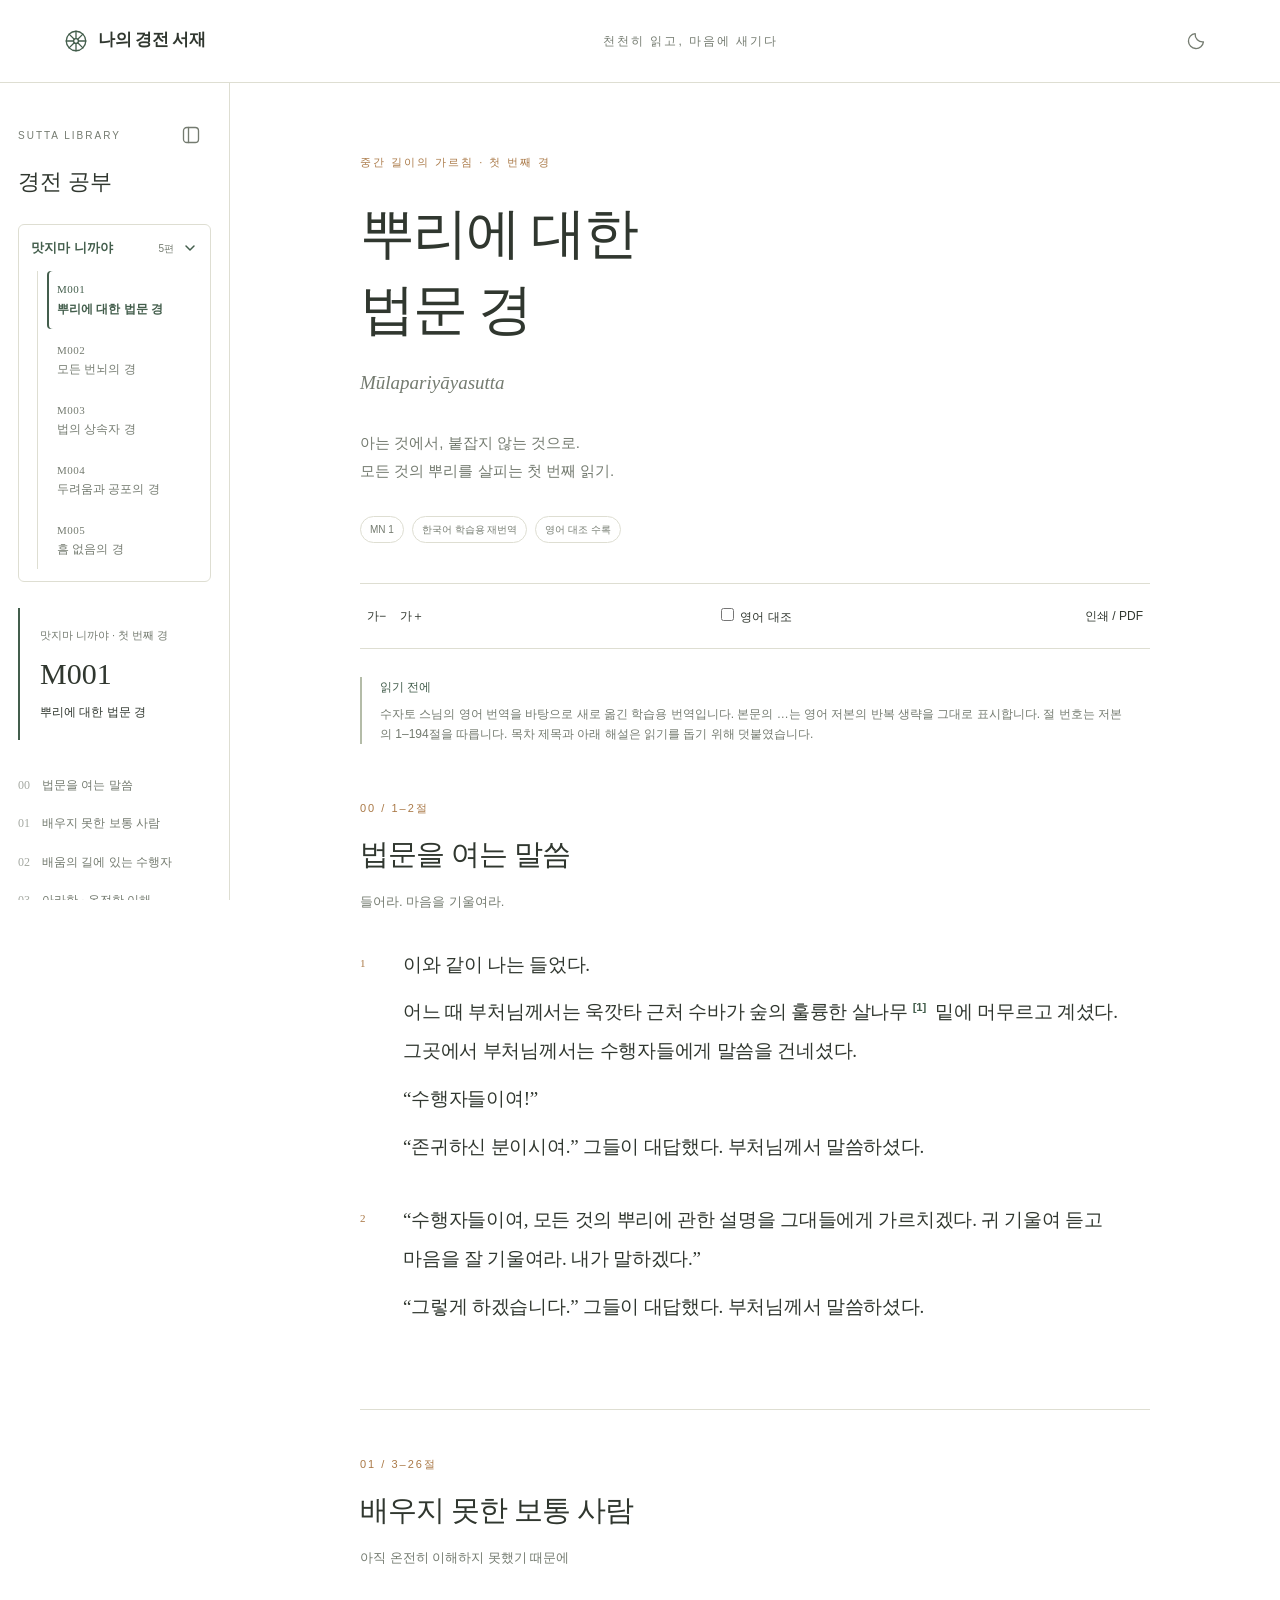
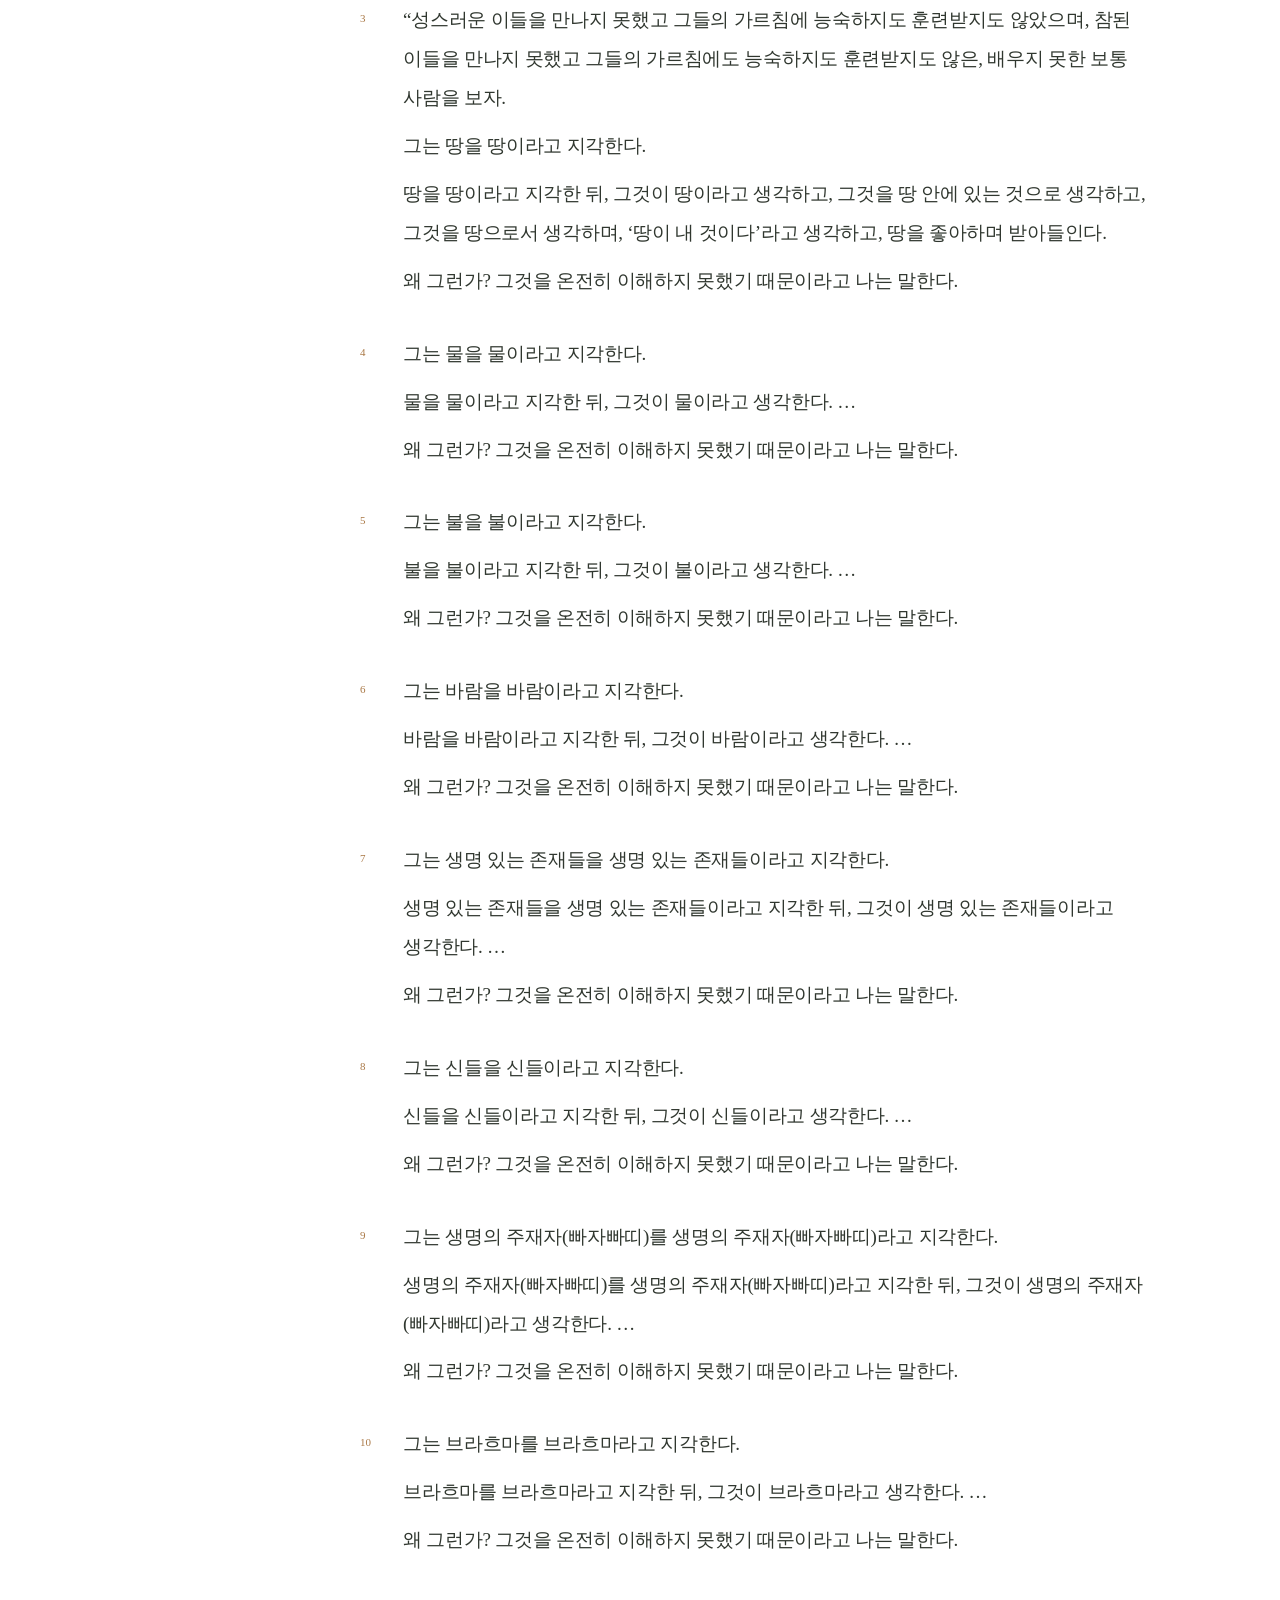
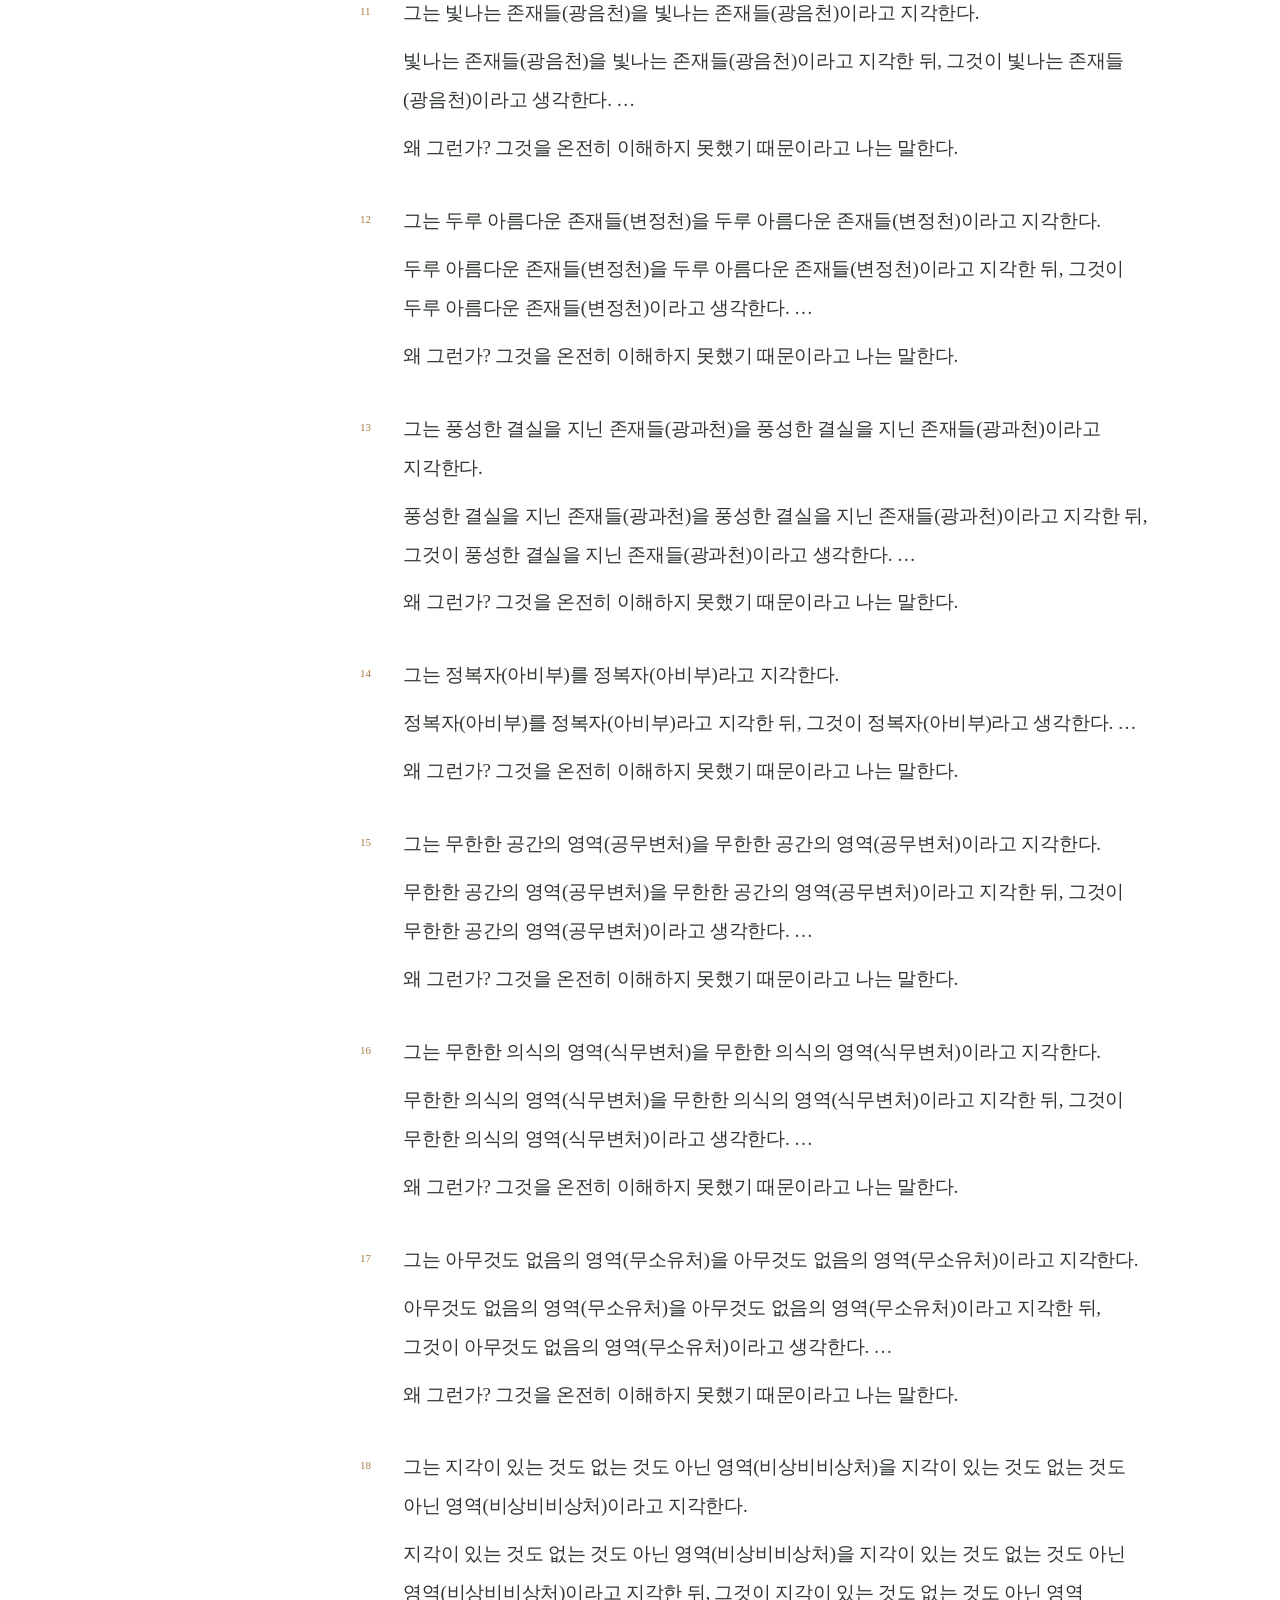
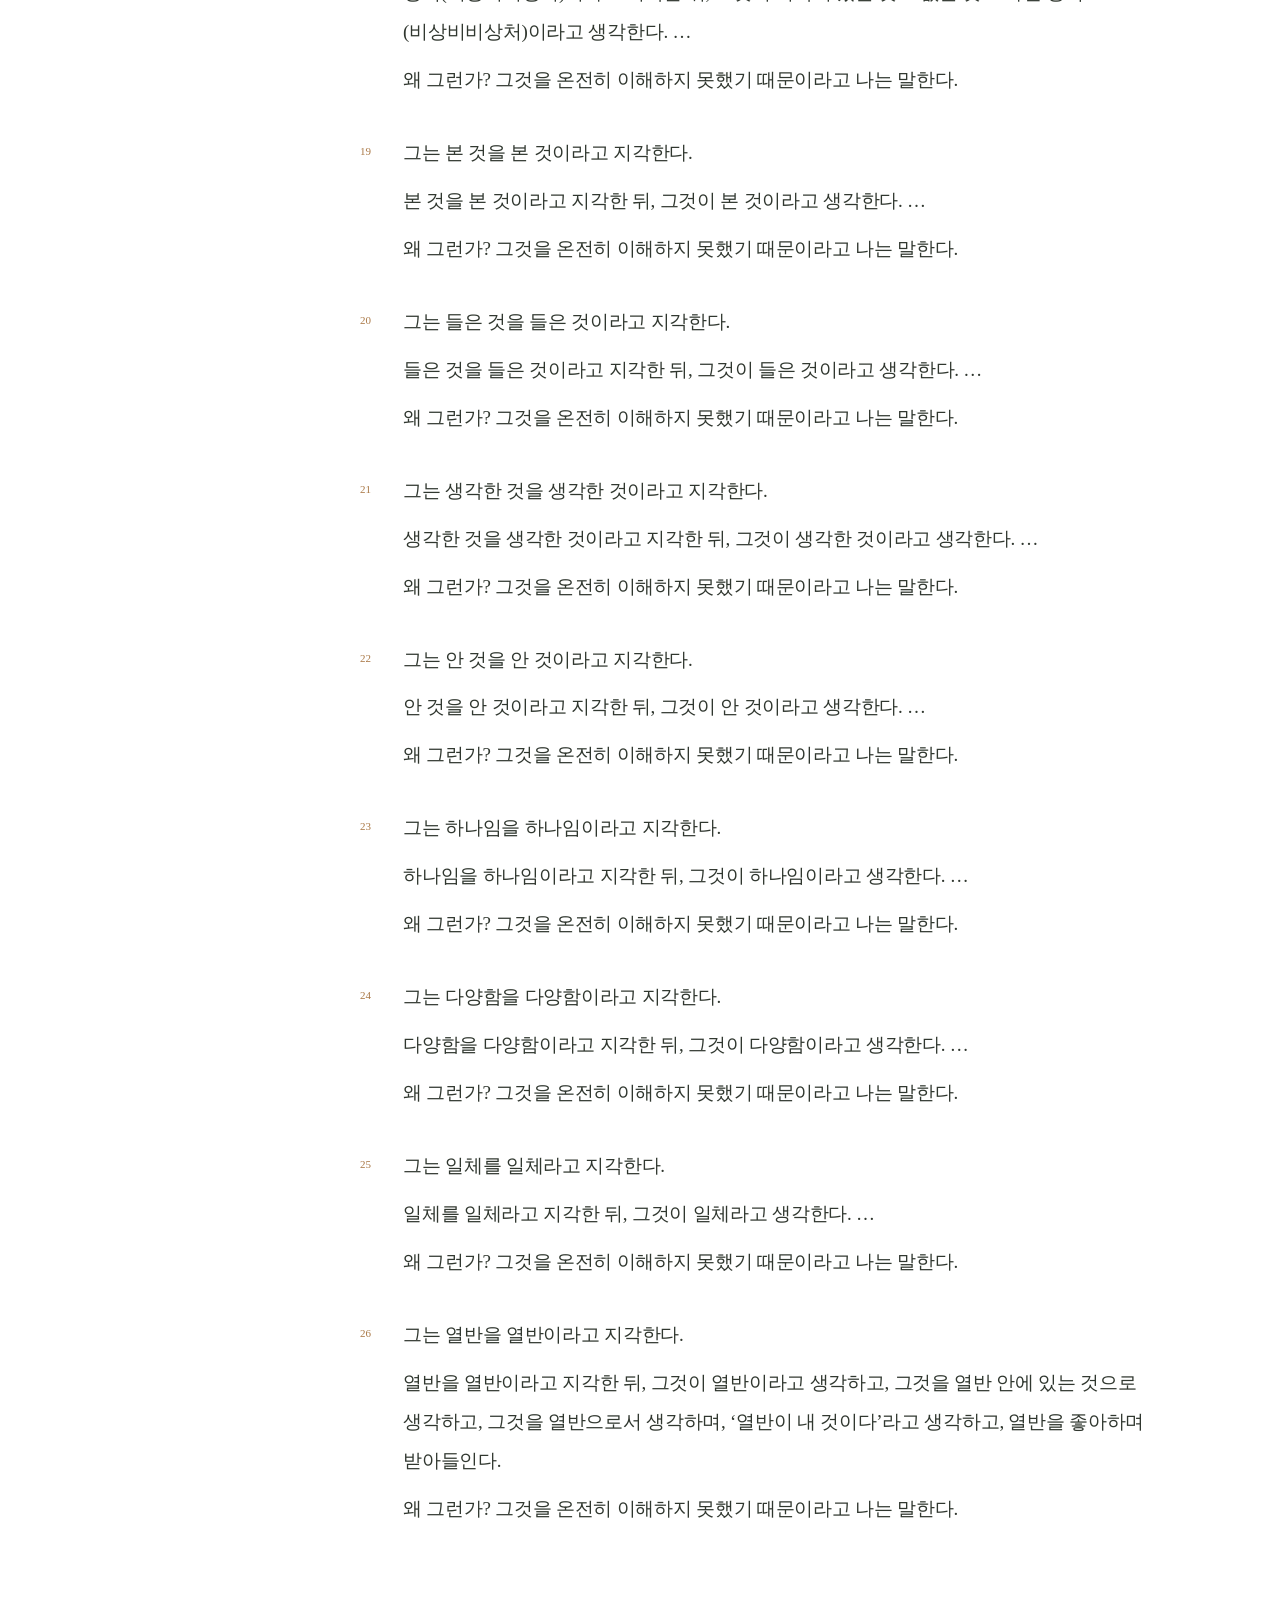
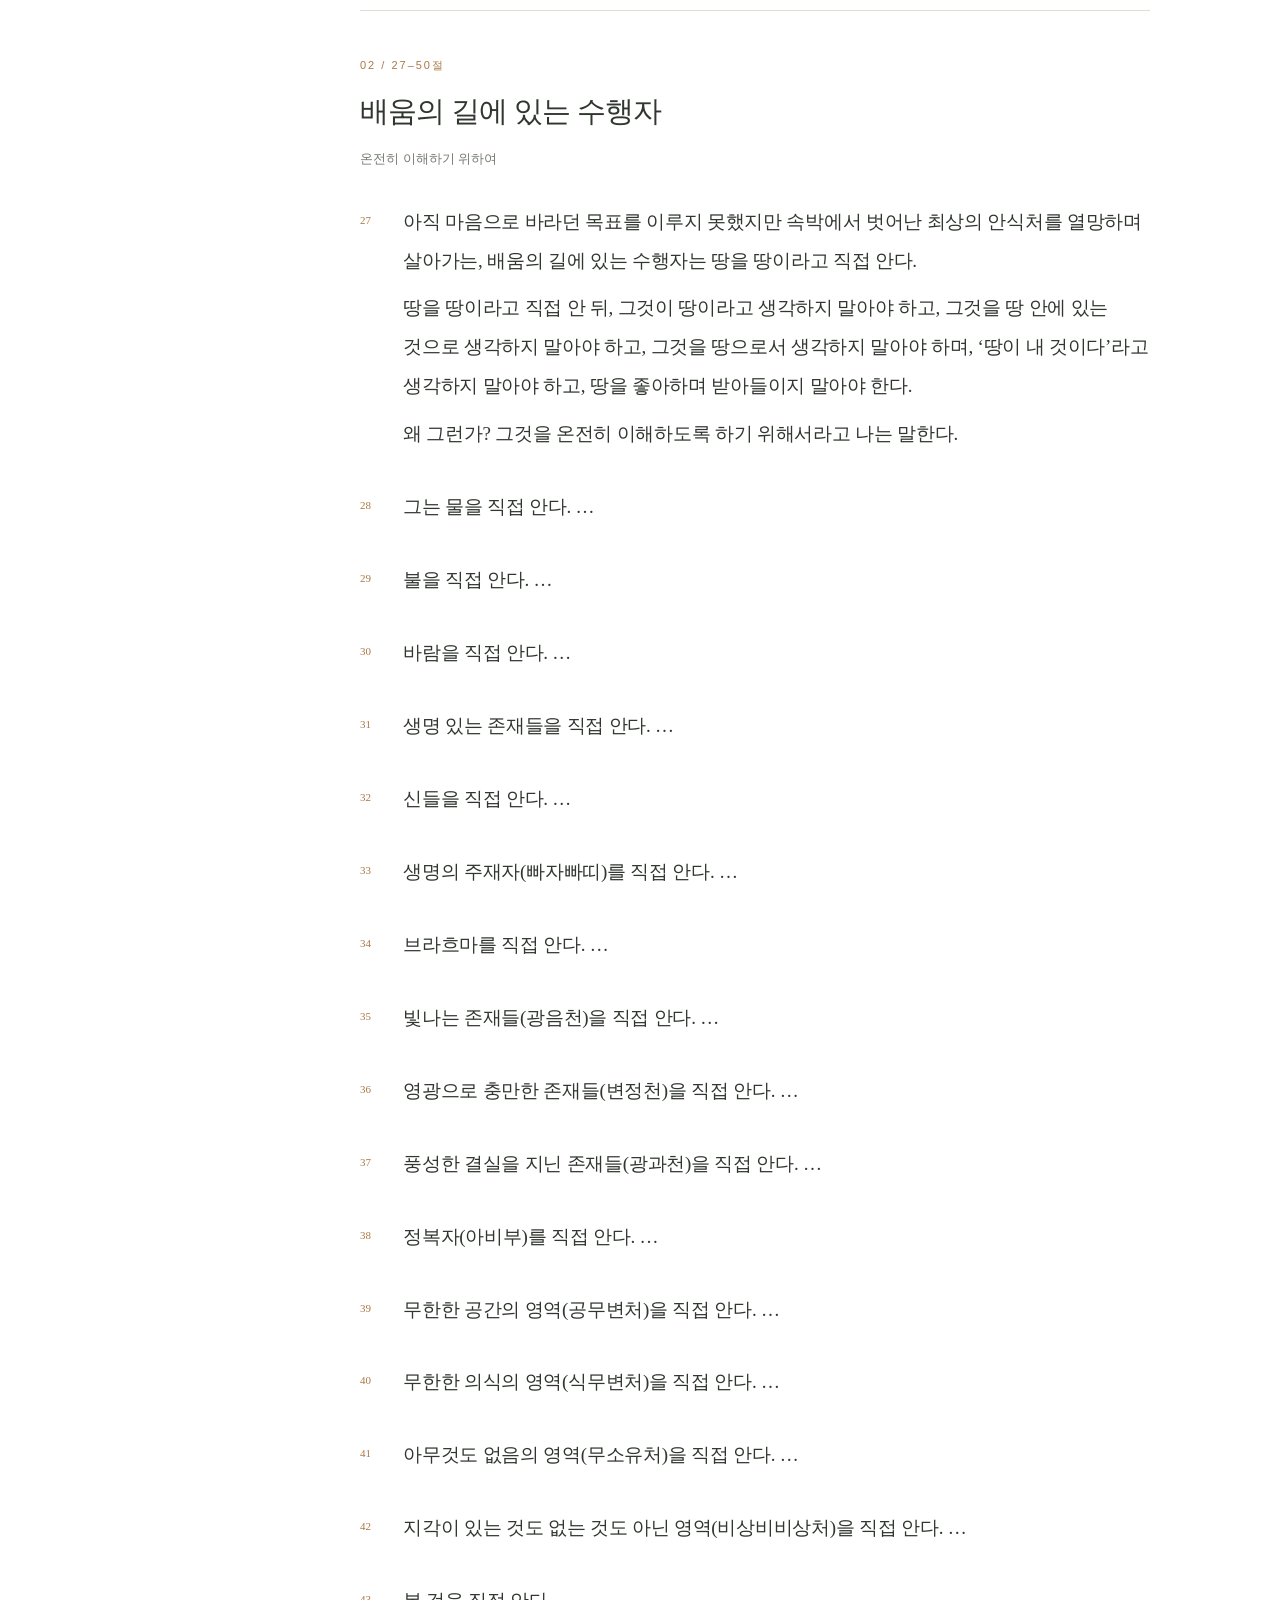
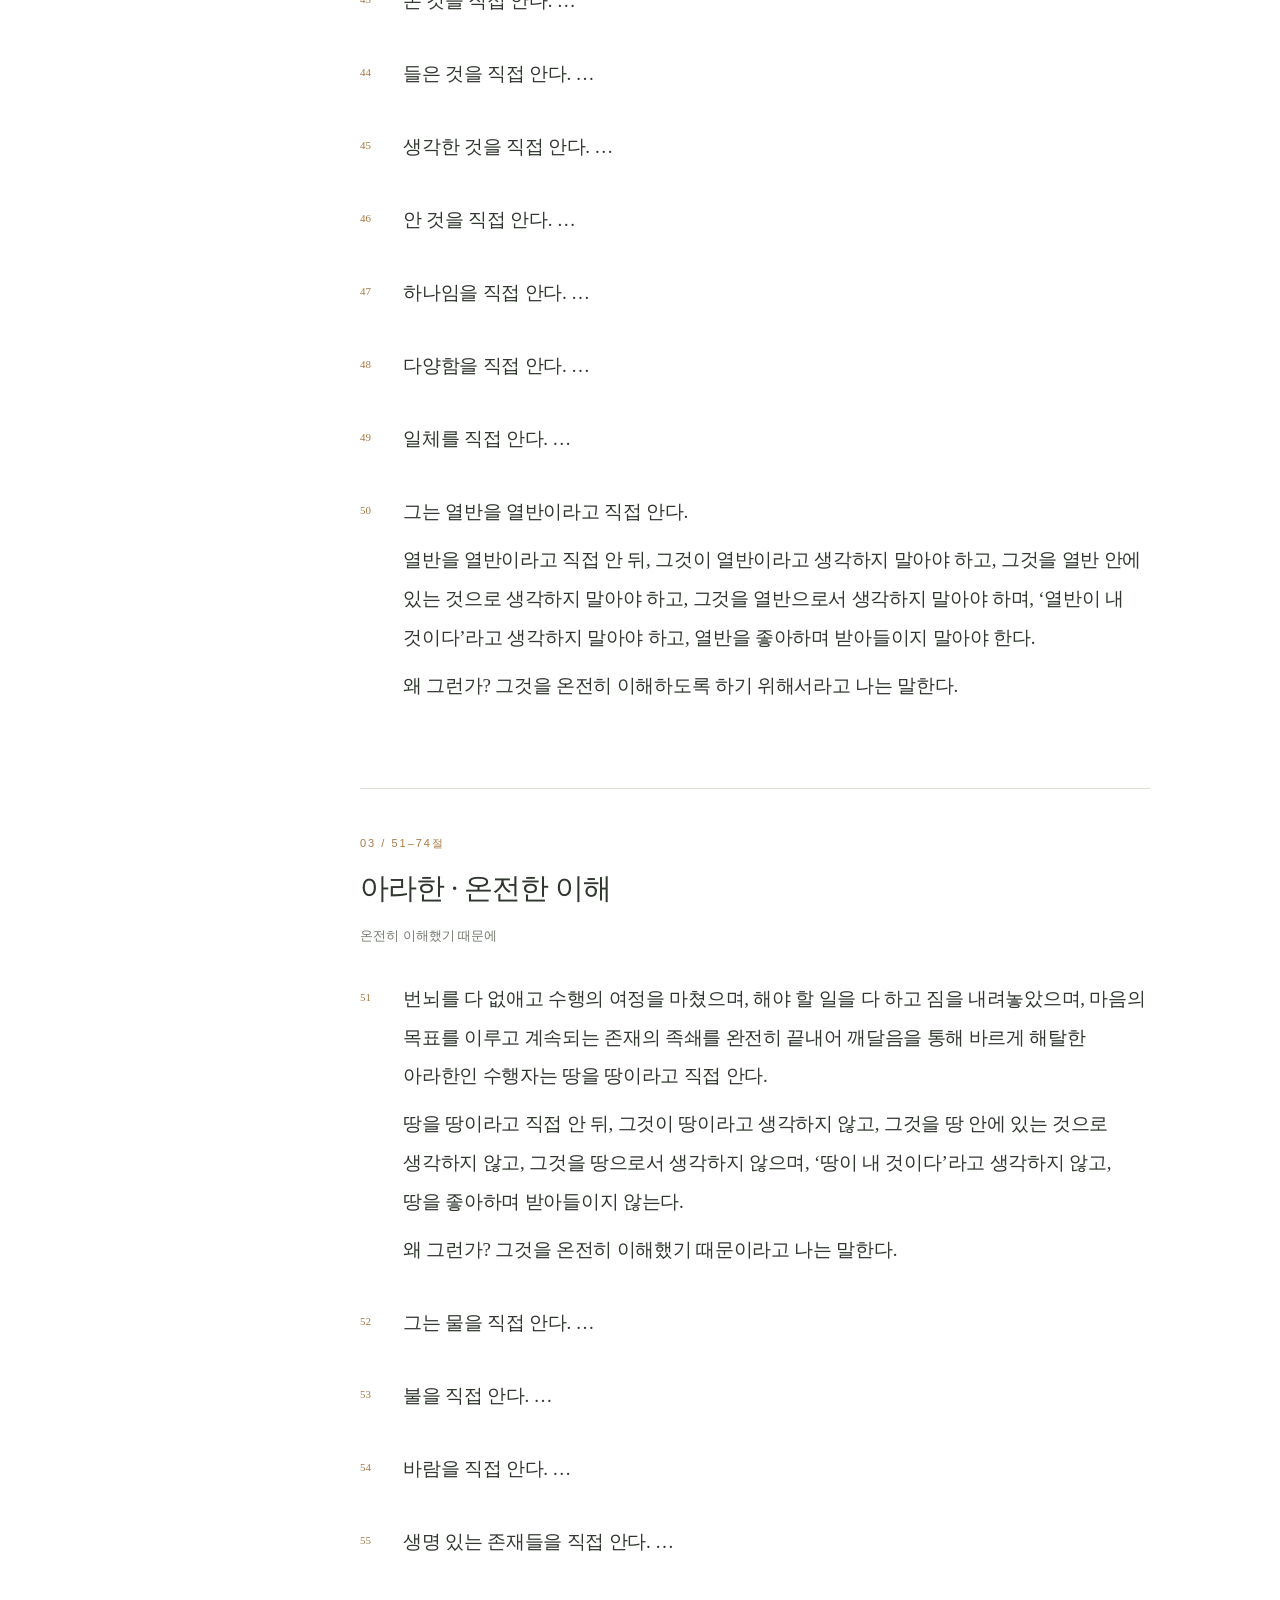
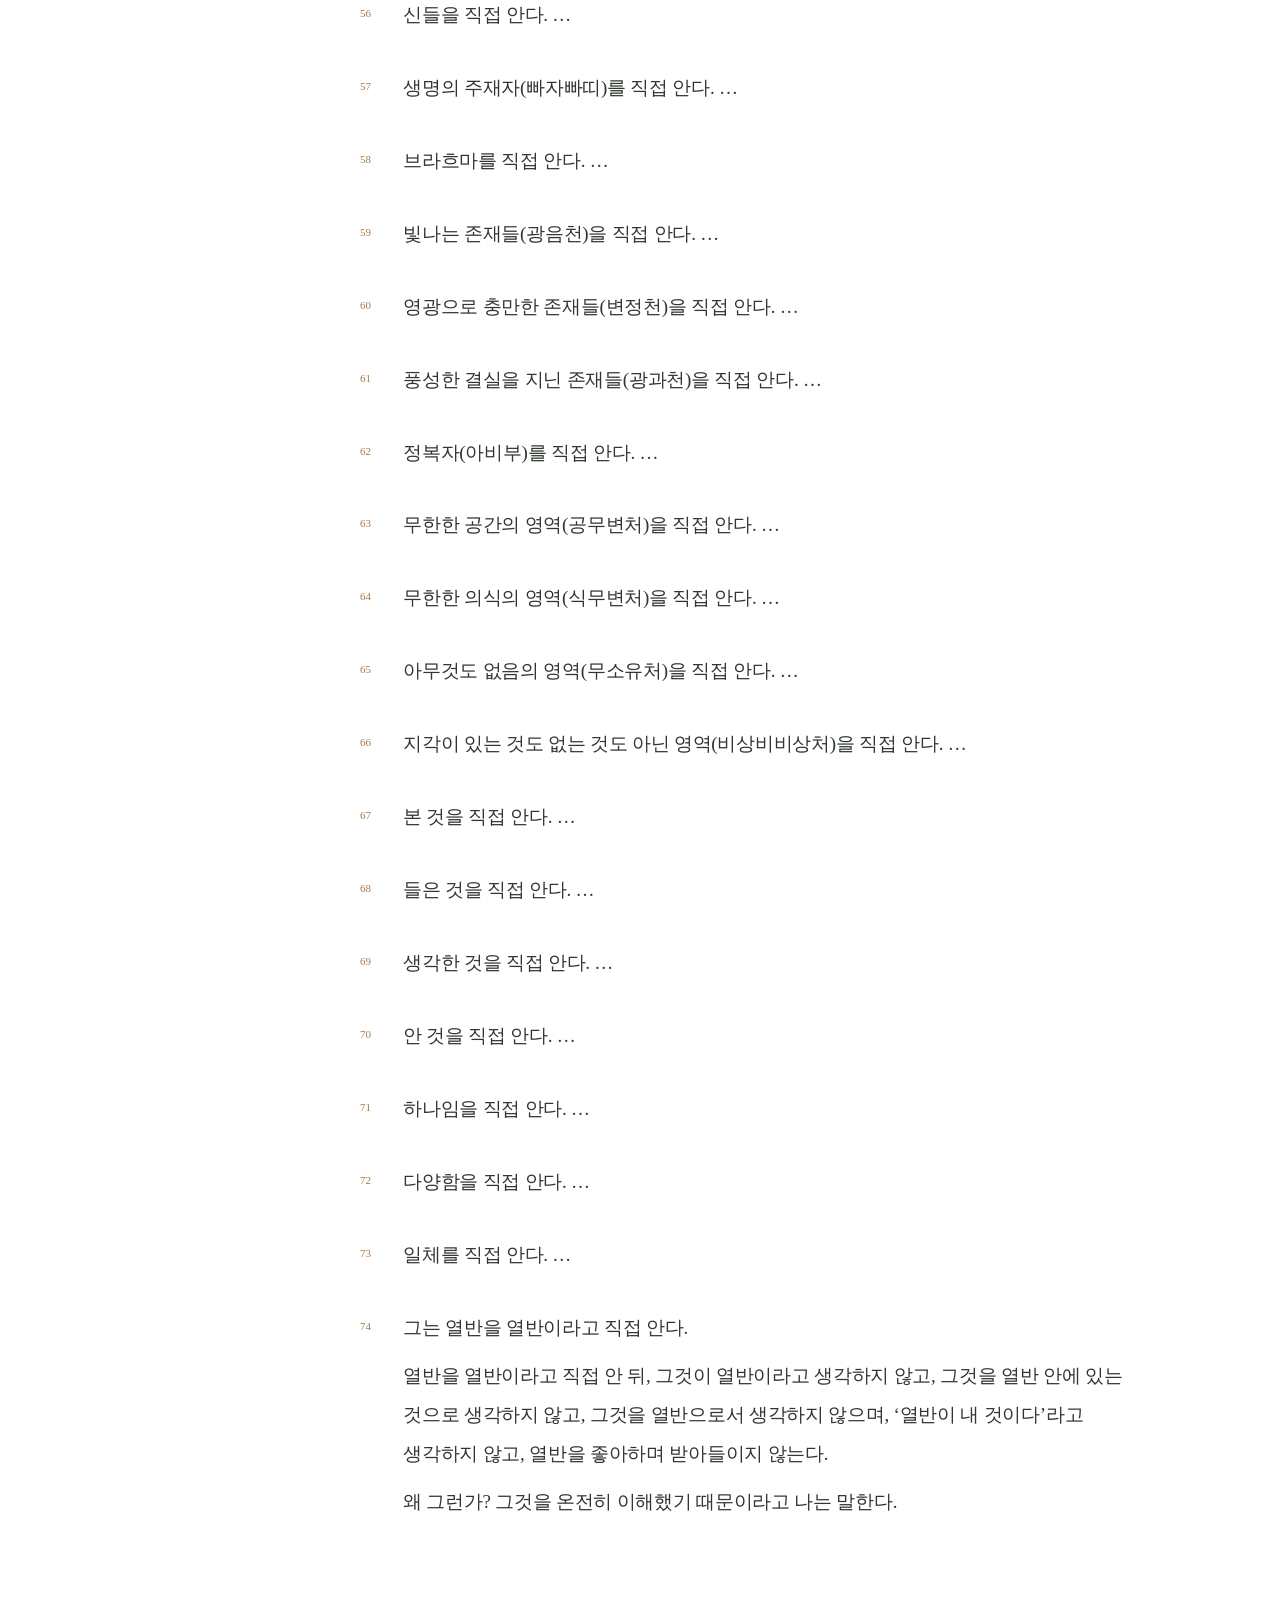
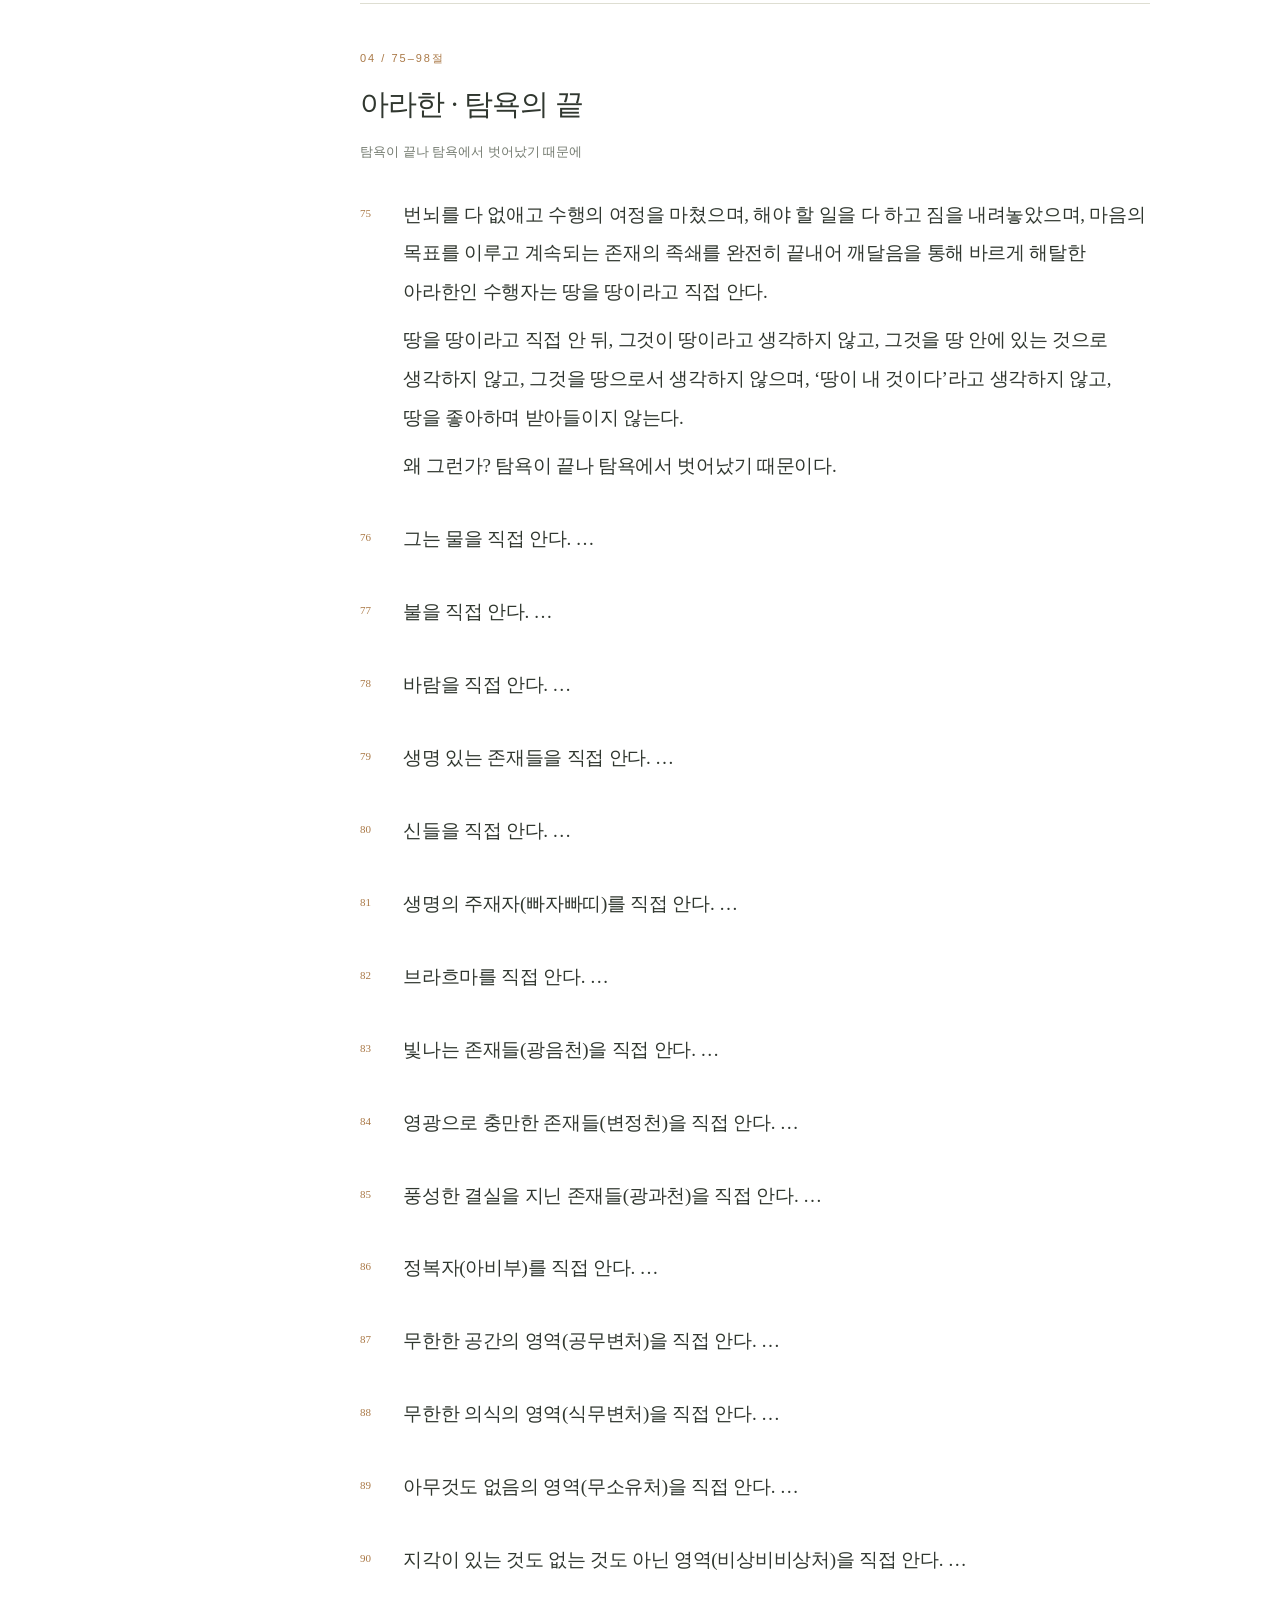
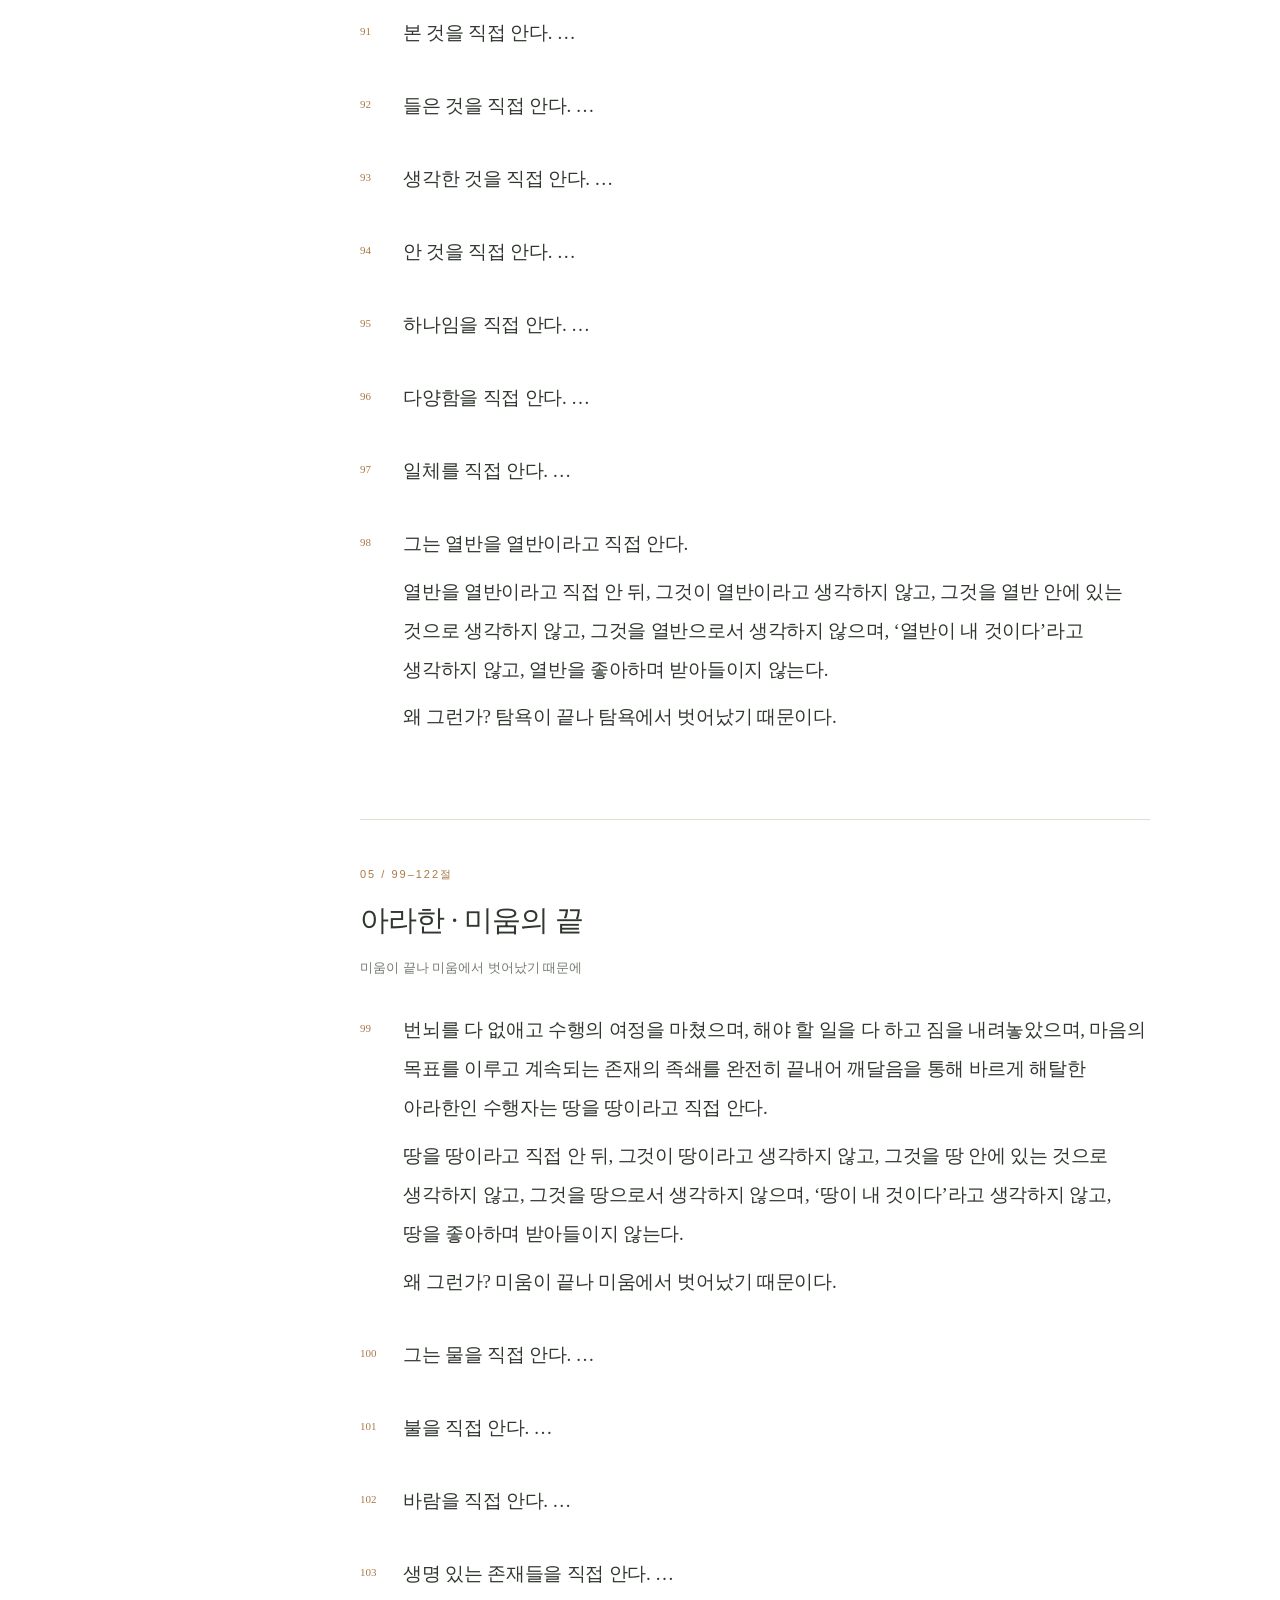
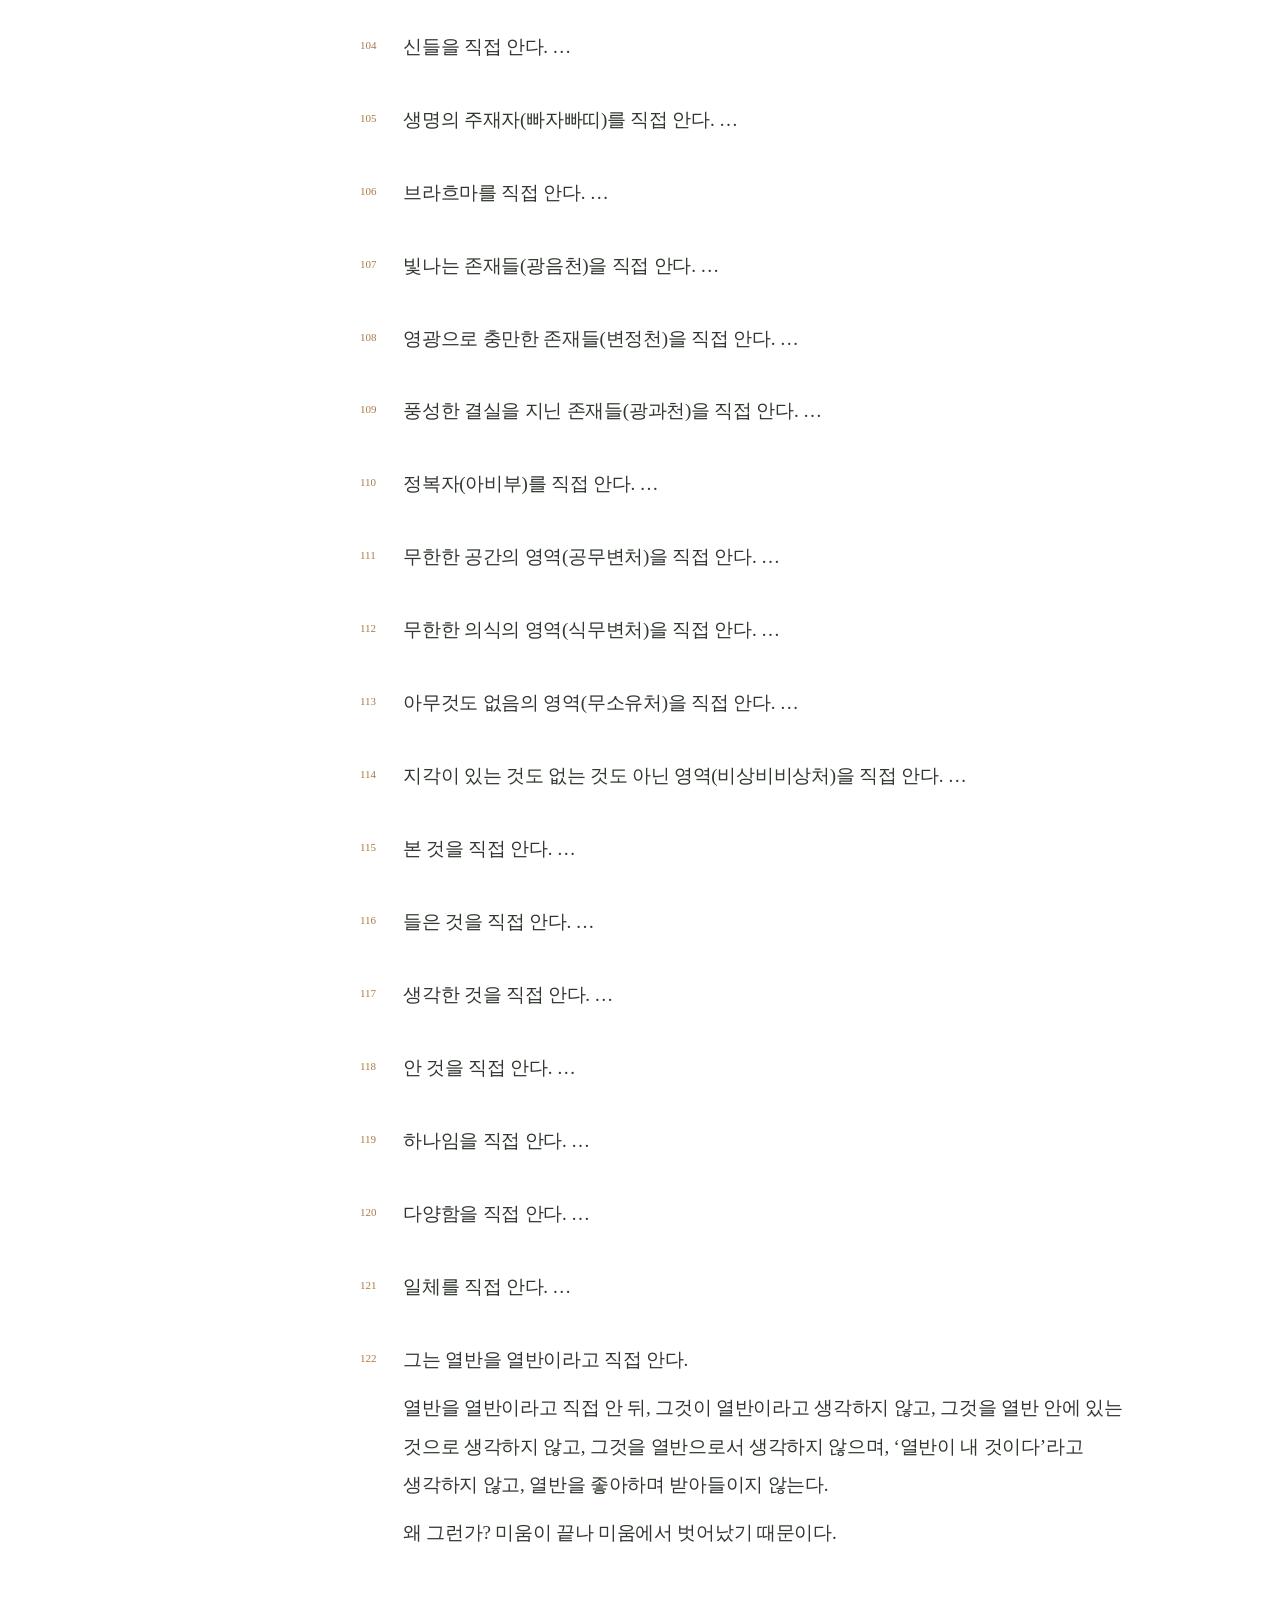
==== commit 9692cad3: "Add MN 4 reflection and MN 5 study page" ====
--- a/index.html
+++ b/index.html
@@ -1 +1 @@
-<!doctype html><html lang="ko"><head><meta charset="utf-8"><meta name="viewport" content="width=device-width,initial-scale=1"><meta name="description" content="맛지마 니까야 MN 1 뿌리에 대한 법문 경. 수자토 스님의 CC0 영어 번역에 기초한 한국어 학습용 재번역과 개인 독서 기록."><title>뿌리에 대한 법문 경 · 나의 경전 서재</title><link rel="stylesheet" href="style.css?v=20261012-white"><link rel="stylesheet" href="footnotes.css"><style>.personal-reflection{margin-top:28px}.personal-reflection .korean p{margin-bottom:1.5em}.reflection-notice{margin:24px 0 32px;padding:16px 18px;background:var(--paper);line-height:1.9}.reflection-nav{display:block;margin-top:12px;font-size:12px;color:var(--green)}@media print{.reflection-notice{display:block!important}.personal-reflection{break-before:page}}@media(max-width:700px){.reflection-nav{margin:12px 0 0;text-align:right;font-size:11px}}</style><link rel="stylesheet" href="library.css?v=20261012-icons"></head><body><a class="skip" href="#reading">본문으로 이동</a><div id="progress" aria-hidden="true"></div><header><div class="header-brand"><button id="sidebar-open" class="icon-button" aria-label="목차 펼치기" title="목차 펼치기" aria-expanded="false" aria-controls="reader-sidebar" hidden><svg viewBox="0 0 24 24" width="20" height="20" fill="none" stroke="currentColor" stroke-width="1.6" stroke-linecap="round" stroke-linejoin="round" aria-hidden="true" focusable="false"><rect x="3" y="3" width="18" height="18" rx="4"/><path d="M9 3v18"/></svg></button><a class="brand" href="#top"><svg class="brand-mark" xmlns="http://www.w3.org/2000/svg" viewBox="0 0 32 32" width="24" height="24" aria-hidden="true" focusable="false"><g fill="none" stroke="currentColor" stroke-width="1.75" stroke-linecap="round" stroke-linejoin="round"><circle cx="16" cy="16" r="13"/><path d="M16 12.75L16 3"/><path d="M18.298097 13.701903L25.192388 6.807612"/><path d="M19.25 16L29 16"/><path d="M18.298097 18.298097L25.192388 25.192388"/><path d="M16 19.25L16 29"/><path d="M13.701903 18.298097L6.807612 25.192388"/><path d="M12.75 16L3 16"/><path d="M13.701903 13.701903L6.807612 6.807612"/><circle cx="16" cy="16" r="3.25"/></g></svg><span class="brand-name">나의 경전 서재</span></a></div><span class="header-caption">천천히 읽고, 마음에 새기다</span><div class="header-actions"><button id="theme" class="icon-button" aria-label="어두운 화면으로 전환" title="어두운 화면으로 전환"><svg class="icon-moon" viewBox="0 0 24 24" width="20" height="20" fill="none" stroke="currentColor" stroke-width="1.6" stroke-linecap="round" stroke-linejoin="round" aria-hidden="true" focusable="false"><path d="M20.9 13A9 9 0 0 1 11 3.1 9 9 0 1 0 20.9 13Z"/></svg><svg class="icon-sun" viewBox="0 0 24 24" width="20" height="20" fill="none" stroke="currentColor" stroke-width="1.6" stroke-linecap="round" stroke-linejoin="round" aria-hidden="true" focusable="false"><circle cx="12" cy="12" r="4"/><path d="M12 2v2m0 16v2M2 12h2m16 0h2M4.9 4.9l1.4 1.4m11.4 11.4 1.4 1.4m0-14.2-1.4 1.4M6.3 17.7l-1.4 1.4"/></svg></button></div></header><div class="layout"><aside id="reader-sidebar"><div class="shelf-heading"><div class="shelf-label">SUTTA LIBRARY</div><button id="sidebar-toggle" class="icon-button" aria-label="목차 접기" title="목차 접기" aria-expanded="true" aria-controls="reader-sidebar"><svg viewBox="0 0 24 24" width="20" height="20" fill="none" stroke="currentColor" stroke-width="1.6" stroke-linecap="round" stroke-linejoin="round" aria-hidden="true" focusable="false"><rect x="3" y="3" width="18" height="18" rx="4"/><path d="M9 3v18"/></svg></button></div><div class="shelf-title">경전 공부</div><!-- library:start --><div class="library-tree" role="navigation" aria-label="경전 선택"><details class="library-category" open><summary><span class="library-category-title">맛지마 니까야</span><span class="library-count">4편</span><svg class="library-chevron" viewBox="0 0 16 16" width="16" height="16" aria-hidden="true" focusable="false"><path d="m6 4 4 4-4 4" fill="none" stroke="currentColor" stroke-width="1.5" stroke-linecap="round" stroke-linejoin="round"/></svg></summary><div class="library-books"><a class="library-book" href="index.html" aria-current="page"><span class="library-code">M001</span><span class="library-book-title">뿌리에 대한 법문 경</span></a><a class="library-book" href="mn2.html"><span class="library-code">M002</span><span class="library-book-title">모든 번뇌의 경</span></a><a class="library-book" href="mn3.html"><span class="library-code">M003</span><span class="library-book-title">법의 상속자 경</span></a><a class="library-book" href="mn4.html"><span class="library-code">M004</span><span class="library-book-title">두려움과 공포의 경</span></a></div></details></div><!-- library:end --><div class="book-card"><span>맛지마 니까야 · 첫 번째 경</span><strong>M001</strong><p>뿌리에 대한 법문 경</p></div><nav aria-label="본문 목차"><a href="#opening"><span>00</span>법문을 여는 말씀</a><a href="#ordinary"><span>01</span>배우지 못한 보통 사람</a><a href="#trainee"><span>02</span>배움의 길에 있는 수행자</a><a href="#arahant1"><span>03</span>아라한 · 온전한 이해</a><a href="#arahant2"><span>04</span>아라한 · 탐욕의 끝</a><a href="#arahant3"><span>05</span>아라한 · 미움의 끝</a><a href="#arahant4"><span>06</span>아라한 · 어리석음의 끝</a><a href="#tathagata1"><span>07</span>여래 · 끝까지 꿰뚫은 이해</a><a href="#tathagata2"><span>08</span>여래 · 괴로움의 뿌리</a></nav><a class="source-nav" href="#translation">번역과 출처 ↗</a><a class="reflection-nav" href="#my-understanding">공부 후 나의 이해 ↓</a></aside><main id="top"><div class="hero"><div class="eyebrow">중간 길이의 가르침 · 첫 번째 경</div><h1>뿌리에 대한<br>법문 경</h1><p class="pali" lang="pi">Mūlapariyāyasutta</p><p class="intro">아는 것에서, 붙잡지 않는 것으로.<br>모든 것의 뿌리를 살피는 첫 번째 읽기.</p><div class="hero-meta"><span>MN 1</span><span>한국어 학습용 재번역</span><span>영어 대조 수록</span></div></div><div class="toolbar" aria-label="읽기 설정"><div><button id="smaller" aria-label="글자 작게">가−</button><button id="larger" aria-label="글자 크게">가＋</button></div><label><input id="english-toggle" type="checkbox"> 영어 대조</label><button id="print">인쇄 / PDF</button></div><div class="reading-note"><strong>읽기 전에</strong><p>수자토 스님의 영어 번역을 바탕으로 새로 옮긴 학습용 번역입니다. 본문의 …는 영어 저본의 반복 생략을 그대로 표시합니다. 절 번호는 저본의 1–194절을 따릅니다. 목차 제목과 아래 해설은 읽기를 돕기 위해 덧붙였습니다.</p></div><div id="reading"><section id="opening" class="chapter"><div class="chapter-label">00 / 1–2절</div><h2>법문을 여는 말씀</h2><p class="chapter-sub">들어라. 마음을 기울여라.</p><article id="p1" class="verse"><a class="number" href="#p1" aria-label="1절 링크">1</a><div><div class="korean"><p>이와 같이 나는 들었다.</p><p>어느 때 부처님께서는 욱깟타 근처 수바가 숲의 훌륭한 살나무<sup><a class="footnote-ref" id="fnref-1" href="#fn-1" data-footnote="fn-1" aria-label="주석 1: 살나무 설명 보기">[1]</a></sup> 밑에 머무르고 계셨다. 그곳에서 부처님께서는 수행자들에게 말씀을 건네셨다.</p><p>“수행자들이여!”</p><p>“존귀하신 분이시여.” 그들이 대답했다. 부처님께서 말씀하셨다.</p></div><p class="english" lang="en">So I have heard. At one time the Buddha was staying near Ukkaṭṭhā in the Subhaga Forest at the root of a magnificent sal tree. There the Buddha addressed the mendicants, “Mendicants!” “Venerable sir,” they replied. The Buddha said this:</p></div></article><article id="p2" class="verse"><a class="number" href="#p2" aria-label="2절 링크">2</a><div><div class="korean"><p>“수행자들이여, 모든 것의 뿌리에 관한 설명을 그대들에게 가르치겠다. 귀 기울여 듣고 마음을 잘 기울여라. 내가 말하겠다.”</p><p>“그렇게 하겠습니다.” 그들이 대답했다. 부처님께서 말씀하셨다.</p></div><p class="english" lang="en">“Mendicants, I will teach you the explanation of the root of all things. Listen and apply your minds well, I will speak.” “Yes, sir,” they replied. The Buddha said this:</p></div></article></section><section id="ordinary" class="chapter"><div class="chapter-label">01 / 3–26절</div><h2>배우지 못한 보통 사람</h2><p class="chapter-sub">아직 온전히 이해하지 못했기 때문에</p><article id="p3" class="verse"><a class="number" href="#p3" aria-label="3절 링크">3</a><div><div class="korean"><p>“성스러운 이들을 만나지 못했고 그들의 가르침에 능숙하지도 훈련받지도 않았으며, 참된 이들을 만나지 못했고 그들의 가르침에도 능숙하지도 훈련받지도 않은, 배우지 못한 보통 사람을 보자.</p><p>그는 땅을 땅이라고 지각한다.</p><p>땅을 땅이라고 지각한 뒤, 그것이 땅이라고 생각하고, 그것을 땅 안에 있는 것으로 생각하고, 그것을 땅으로서 생각하며, ‘땅이 내 것이다’라고 생각하고, 땅을 좋아하며 받아들인다.</p><p>왜 그런가? 그것을 온전히 이해하지 못했기 때문이라고 나는 말한다.</p></div><p class="english" lang="en">“Take an unlearned ordinary person who has not seen the noble ones, and is neither skilled nor trained in the teaching of the noble ones. They’ve not seen true persons, and are neither skilled nor trained in the teaching of the true persons. They perceive earth as earth. Having perceived earth as earth, they conceive it to be earth, they conceive it in earth, they conceive it as earth, they conceive that ‘earth is mine’, they approve earth. Why is that? Because they haven’t completely understood it, I say.</p></div></article><article id="p4" class="verse"><a class="number" href="#p4" aria-label="4절 링크">4</a><div><div class="korean"><p>그는 물을 물이라고 지각한다.</p><p>물을 물이라고 지각한 뒤, 그것이 물이라고 생각한다. …</p><p>왜 그런가? 그것을 온전히 이해하지 못했기 때문이라고 나는 말한다.</p></div><p class="english" lang="en">They perceive water as water. Having perceived water as water, they conceive it to be water … Why is that? Because they haven’t completely understood it, I say.</p></div></article><article id="p5" class="verse"><a class="number" href="#p5" aria-label="5절 링크">5</a><div><div class="korean"><p>그는 불을 불이라고 지각한다.</p><p>불을 불이라고 지각한 뒤, 그것이 불이라고 생각한다. …</p><p>왜 그런가? 그것을 온전히 이해하지 못했기 때문이라고 나는 말한다.</p></div><p class="english" lang="en">They perceive fire as fire. Having perceived fire as fire, they conceive it to be fire … Why is that? Because they haven’t completely understood it, I say.</p></div></article><article id="p6" class="verse"><a class="number" href="#p6" aria-label="6절 링크">6</a><div><div class="korean"><p>그는 바람을 바람이라고 지각한다.</p><p>바람을 바람이라고 지각한 뒤, 그것이 바람이라고 생각한다. …</p><p>왜 그런가? 그것을 온전히 이해하지 못했기 때문이라고 나는 말한다.</p></div><p class="english" lang="en">They perceive air as air. Having perceived air as air, they conceive it to be air … Why is that? Because they haven’t completely understood it, I say.</p></div></article><article id="p7" class="verse"><a class="number" href="#p7" aria-label="7절 링크">7</a><div><div class="korean"><p>그는 생명 있는 존재들을 생명 있는 존재들이라고 지각한다.</p><p>생명 있는 존재들을 생명 있는 존재들이라고 지각한 뒤, 그것이 생명 있는 존재들이라고 생각한다. …</p><p>왜 그런가? 그것을 온전히 이해하지 못했기 때문이라고 나는 말한다.</p></div><p class="english" lang="en">They perceive creatures as creatures. Having perceived creatures as creatures, they conceive them to be creatures … Why is that? Because they haven’t completely understood it, I say.</p></div></article><article id="p8" class="verse"><a class="number" href="#p8" aria-label="8절 링크">8</a><div><div class="korean"><p>그는 신들을 신들이라고 지각한다.</p><p>신들을 신들이라고 지각한 뒤, 그것이 신들이라고 생각한다. …</p><p>왜 그런가? 그것을 온전히 이해하지 못했기 때문이라고 나는 말한다.</p></div><p class="english" lang="en">They perceive gods as gods. Having perceived gods as gods, they conceive them to be gods … Why is that? Because they haven’t completely understood it, I say.</p></div></article><article id="p9" class="verse"><a class="number" href="#p9" aria-label="9절 링크">9</a><div><div class="korean"><p>그는 생명의 주재자(빠자빠띠)를 생명의 주재자(빠자빠띠)라고 지각한다.</p><p>생명의 주재자(빠자빠띠)를 생명의 주재자(빠자빠띠)라고 지각한 뒤, 그것이 생명의 주재자(빠자빠띠)라고 생각한다. …</p><p>왜 그런가? 그것을 온전히 이해하지 못했기 때문이라고 나는 말한다.</p></div><p class="english" lang="en">They perceive the Progenitor as the Progenitor. Having perceived the Progenitor as the Progenitor, they conceive him to be the Progenitor … Why is that? Because they haven’t completely understood it, I say.</p></div></article><article id="p10" class="verse"><a class="number" href="#p10" aria-label="10절 링크">10</a><div><div class="korean"><p>그는 브라흐마를 브라흐마라고 지각한다.</p><p>브라흐마를 브라흐마라고 지각한 뒤, 그것이 브라흐마라고 생각한다. …</p><p>왜 그런가? 그것을 온전히 이해하지 못했기 때문이라고 나는 말한다.</p></div><p class="english" lang="en">They perceive the Divinity as the Divinity. Having perceived the Divinity as the Divinity, they conceive him to be the Divinity … Why is that? Because they haven’t completely understood it, I say.</p></div></article><article id="p11" class="verse"><a class="number" href="#p11" aria-label="11절 링크">11</a><div><div class="korean"><p>그는 빛나는 존재들(광음천)을 빛나는 존재들(광음천)이라고 지각한다.</p><p>빛나는 존재들(광음천)을 빛나는 존재들(광음천)이라고 지각한 뒤, 그것이 빛나는 존재들(광음천)이라고 생각한다. …</p><p>왜 그런가? 그것을 온전히 이해하지 못했기 때문이라고 나는 말한다.</p></div><p class="english" lang="en">They perceive those of sublime luminosity as those of sublime luminosity. Having perceived those of sublime luminosity as those of sublime luminosity, they conceive them to be those of sublime luminosity … Why is that? Because they haven’t completely understood it, I say.</p></div></article><article id="p12" class="verse"><a class="number" href="#p12" aria-label="12절 링크">12</a><div><div class="korean"><p>그는 두루 아름다운 존재들(변정천)을 두루 아름다운 존재들(변정천)이라고 지각한다.</p><p>두루 아름다운 존재들(변정천)을 두루 아름다운 존재들(변정천)이라고 지각한 뒤, 그것이 두루 아름다운 존재들(변정천)이라고 생각한다. …</p><p>왜 그런가? 그것을 온전히 이해하지 못했기 때문이라고 나는 말한다.</p></div><p class="english" lang="en">They perceive those of universal beauty as those of universal beauty. But then they conceive them to be those of universal beauty … Why is that? Because they haven’t completely understood it, I say.</p></div></article><article id="p13" class="verse"><a class="number" href="#p13" aria-label="13절 링크">13</a><div><div class="korean"><p>그는 풍성한 결실을 지닌 존재들(광과천)을 풍성한 결실을 지닌 존재들(광과천)이라고 지각한다.</p><p>풍성한 결실을 지닌 존재들(광과천)을 풍성한 결실을 지닌 존재들(광과천)이라고 지각한 뒤, 그것이 풍성한 결실을 지닌 존재들(광과천)이라고 생각한다. …</p><p>왜 그런가? 그것을 온전히 이해하지 못했기 때문이라고 나는 말한다.</p></div><p class="english" lang="en">They perceive those of abundant fruit as those of abundant fruit. Having perceived those of abundant fruit as those of abundant fruit, they conceive them to be those of abundant fruit … Why is that? Because they haven’t completely understood it, I say.</p></div></article><article id="p14" class="verse"><a class="number" href="#p14" aria-label="14절 링크">14</a><div><div class="korean"><p>그는 정복자(아비부)를 정복자(아비부)라고 지각한다.</p><p>정복자(아비부)를 정복자(아비부)라고 지각한 뒤, 그것이 정복자(아비부)라고 생각한다. …</p><p>왜 그런가? 그것을 온전히 이해하지 못했기 때문이라고 나는 말한다.</p></div><p class="english" lang="en">They perceive the Vanquisher as the Vanquisher. Having perceived the Vanquisher as the Vanquisher, they conceive him to be the Vanquisher … Why is that? Because they haven’t completely understood it, I say.</p></div></article><article id="p15" class="verse"><a class="number" href="#p15" aria-label="15절 링크">15</a><div><div class="korean"><p>그는 무한한 공간의 영역(공무변처)을 무한한 공간의 영역(공무변처)이라고 지각한다.</p><p>무한한 공간의 영역(공무변처)을 무한한 공간의 영역(공무변처)이라고 지각한 뒤, 그것이 무한한 공간의 영역(공무변처)이라고 생각한다. …</p><p>왜 그런가? 그것을 온전히 이해하지 못했기 때문이라고 나는 말한다.</p></div><p class="english" lang="en">They perceive the dimension of infinite space as the dimension of infinite space. Having perceived the dimension of infinite space as the dimension of infinite space, they conceive it to be the dimension of infinite space … Why is that? Because they haven’t completely understood it, I say.</p></div></article><article id="p16" class="verse"><a class="number" href="#p16" aria-label="16절 링크">16</a><div><div class="korean"><p>그는 무한한 의식의 영역(식무변처)을 무한한 의식의 영역(식무변처)이라고 지각한다.</p><p>무한한 의식의 영역(식무변처)을 무한한 의식의 영역(식무변처)이라고 지각한 뒤, 그것이 무한한 의식의 영역(식무변처)이라고 생각한다. …</p><p>왜 그런가? 그것을 온전히 이해하지 못했기 때문이라고 나는 말한다.</p></div><p class="english" lang="en">They perceive the dimension of infinite consciousness as the dimension of infinite consciousness. Having perceived the dimension of infinite consciousness as the dimension of infinite consciousness, they conceive it to be the dimension of infinite consciousness … Why is that? Because they haven’t completely understood it, I say.</p></div></article><article id="p17" class="verse"><a class="number" href="#p17" aria-label="17절 링크">17</a><div><div class="korean"><p>그는 아무것도 없음의 영역(무소유처)을 아무것도 없음의 영역(무소유처)이라고 지각한다.</p><p>아무것도 없음의 영역(무소유처)을 아무것도 없음의 영역(무소유처)이라고 지각한 뒤, 그것이 아무것도 없음의 영역(무소유처)이라고 생각한다. …</p><p>왜 그런가? 그것을 온전히 이해하지 못했기 때문이라고 나는 말한다.</p></div><p class="english" lang="en">They perceive the dimension of nothingness as the dimension of nothingness. Having perceived the dimension of nothingness as the dimension of nothingness, they conceive it to be the dimension of nothingness … Why is that? Because they haven’t completely understood it, I say.</p></div></article><article id="p18" class="verse"><a class="number" href="#p18" aria-label="18절 링크">18</a><div><div class="korean"><p>그는 지각이 있는 것도 없는 것도 아닌 영역(비상비비상처)을 지각이 있는 것도 없는 것도 아닌 영역(비상비비상처)이라고 지각한다.</p><p>지각이 있는 것도 없는 것도 아닌 영역(비상비비상처)을 지각이 있는 것도 없는 것도 아닌 영역(비상비비상처)이라고 지각한 뒤, 그것이 지각이 있는 것도 없는 것도 아닌 영역(비상비비상처)이라고 생각한다. …</p><p>왜 그런가? 그것을 온전히 이해하지 못했기 때문이라고 나는 말한다.</p></div><p class="english" lang="en">They perceive the dimension of neither perception nor non-perception as the dimension of neither perception nor non-perception. Having perceived the dimension of neither perception nor non-perception as the dimension of neither perception nor non-perception, they conceive it to be the dimension of neither perception nor non-perception … Why is that? Because they haven’t completely understood it, I say.</p></div></article><article id="p19" class="verse"><a class="number" href="#p19" aria-label="19절 링크">19</a><div><div class="korean"><p>그는 본 것을 본 것이라고 지각한다.</p><p>본 것을 본 것이라고 지각한 뒤, 그것이 본 것이라고 생각한다. …</p><p>왜 그런가? 그것을 온전히 이해하지 못했기 때문이라고 나는 말한다.</p></div><p class="english" lang="en">They perceive the seen as the seen. Having perceived the seen as the seen, they conceive it to be the seen … Why is that? Because they haven’t completely understood it, I say.</p></div></article><article id="p20" class="verse"><a class="number" href="#p20" aria-label="20절 링크">20</a><div><div class="korean"><p>그는 들은 것을 들은 것이라고 지각한다.</p><p>들은 것을 들은 것이라고 지각한 뒤, 그것이 들은 것이라고 생각한다. …</p><p>왜 그런가? 그것을 온전히 이해하지 못했기 때문이라고 나는 말한다.</p></div><p class="english" lang="en">They perceive the heard as the heard. Having perceived the heard as the heard, they conceive it to be the heard … Why is that? Because they haven’t completely understood it, I say.</p></div></article><article id="p21" class="verse"><a class="number" href="#p21" aria-label="21절 링크">21</a><div><div class="korean"><p>그는 생각한 것을 생각한 것이라고 지각한다.</p><p>생각한 것을 생각한 것이라고 지각한 뒤, 그것이 생각한 것이라고 생각한다. …</p><p>왜 그런가? 그것을 온전히 이해하지 못했기 때문이라고 나는 말한다.</p></div><p class="english" lang="en">They perceive the thought as the thought. Having perceived the thought as the thought, they conceive it to be the thought … Why is that? Because they haven’t completely understood it, I say.</p></div></article><article id="p22" class="verse"><a class="number" href="#p22" aria-label="22절 링크">22</a><div><div class="korean"><p>그는 안 것을 안 것이라고 지각한다.</p><p>안 것을 안 것이라고 지각한 뒤, 그것이 안 것이라고 생각한다. …</p><p>왜 그런가? 그것을 온전히 이해하지 못했기 때문이라고 나는 말한다.</p></div><p class="english" lang="en">They perceive the known as the known. Having perceived the known as the known, they conceive it to be the known … Why is that? Because they haven’t completely understood it, I say.</p></div></article><article id="p23" class="verse"><a class="number" href="#p23" aria-label="23절 링크">23</a><div><div class="korean"><p>그는 하나임을 하나임이라고 지각한다.</p><p>하나임을 하나임이라고 지각한 뒤, 그것이 하나임이라고 생각한다. …</p><p>왜 그런가? 그것을 온전히 이해하지 못했기 때문이라고 나는 말한다.</p></div><p class="english" lang="en">They perceive oneness as oneness. Having perceived oneness as oneness, they conceive it to be oneness … Why is that? Because they haven’t completely understood it, I say.</p></div></article><article id="p24" class="verse"><a class="number" href="#p24" aria-label="24절 링크">24</a><div><div class="korean"><p>그는 다양함을 다양함이라고 지각한다.</p><p>다양함을 다양함이라고 지각한 뒤, 그것이 다양함이라고 생각한다. …</p><p>왜 그런가? 그것을 온전히 이해하지 못했기 때문이라고 나는 말한다.</p></div><p class="english" lang="en">They perceive diversity as diversity. Having perceived diversity as diversity, they conceive it to be diversity … Why is that? Because they haven’t completely understood it, I say.</p></div></article><article id="p25" class="verse"><a class="number" href="#p25" aria-label="25절 링크">25</a><div><div class="korean"><p>그는 일체를 일체라고 지각한다.</p><p>일체를 일체라고 지각한 뒤, 그것이 일체라고 생각한다. …</p><p>왜 그런가? 그것을 온전히 이해하지 못했기 때문이라고 나는 말한다.</p></div><p class="english" lang="en">They perceive all as all. Having perceived all as all, they conceive it to be all … Why is that? Because they haven’t completely understood it, I say.</p></div></article><article id="p26" class="verse"><a class="number" href="#p26" aria-label="26절 링크">26</a><div><div class="korean"><p>그는 열반을 열반이라고 지각한다.</p><p>열반을 열반이라고 지각한 뒤, 그것이 열반이라고 생각하고, 그것을 열반 안에 있는 것으로 생각하고, 그것을 열반으로서 생각하며, ‘열반이 내 것이다’라고 생각하고, 열반을 좋아하며 받아들인다.</p><p>왜 그런가? 그것을 온전히 이해하지 못했기 때문이라고 나는 말한다.</p></div><p class="english" lang="en">They perceive extinguishment as extinguishment. Having perceived extinguishment as extinguishment, they conceive it to be extinguishment, they conceive it in extinguishment, they conceive it as extinguishment, they conceive that ‘extinguishment is mine’, they approve extinguishment. Why is that? Because they haven’t completely understood it, I say.</p></div></article></section><section id="trainee" class="chapter"><div class="chapter-label">02 / 27–50절</div><h2>배움의 길에 있는 수행자</h2><p class="chapter-sub">온전히 이해하기 위하여</p><article id="p27" class="verse"><a class="number" href="#p27" aria-label="27절 링크">27</a><div><div class="korean"><p>아직 마음으로 바라던 목표를 이루지 못했지만 속박에서 벗어난 최상의 안식처를 열망하며 살아가는, 배움의 길에 있는 수행자는 땅을 땅이라고 직접 안다.</p><p>땅을 땅이라고 직접 안 뒤, 그것이 땅이라고 생각하지 말아야 하고, 그것을 땅 안에 있는 것으로 생각하지 말아야 하고, 그것을 땅으로서 생각하지 말아야 하며, ‘땅이 내 것이다’라고 생각하지 말아야 하고, 땅을 좋아하며 받아들이지 말아야 한다.</p><p>왜 그런가? 그것을 온전히 이해하도록 하기 위해서라고 나는 말한다.</p></div><p class="english" lang="en">A mendicant who is a trainee, who hasn’t achieved their heart’s desire, but lives aspiring to the supreme sanctuary from the yoke, directly knows earth as earth. Having directly known earth as earth, let them not conceive it to be earth, let them not conceive it in earth, let them not conceive it as earth, let them not conceive that ‘earth is mine’, let them not approve earth. Why is that? So that they may completely understand it, I say.</p></div></article><article id="p28" class="verse"><a class="number" href="#p28" aria-label="28절 링크">28</a><div><div class="korean"><p>그는 물을 직접 안다. …</p></div><p class="english" lang="en">They directly know water …</p></div></article><article id="p29" class="verse"><a class="number" href="#p29" aria-label="29절 링크">29</a><div><div class="korean"><p>불을 직접 안다. …</p></div><p class="english" lang="en">fire …</p></div></article><article id="p30" class="verse"><a class="number" href="#p30" aria-label="30절 링크">30</a><div><div class="korean"><p>바람을 직접 안다. …</p></div><p class="english" lang="en">air …</p></div></article><article id="p31" class="verse"><a class="number" href="#p31" aria-label="31절 링크">31</a><div><div class="korean"><p>생명 있는 존재들을 직접 안다. …</p></div><p class="english" lang="en">creatures …</p></div></article><article id="p32" class="verse"><a class="number" href="#p32" aria-label="32절 링크">32</a><div><div class="korean"><p>신들을 직접 안다. …</p></div><p class="english" lang="en">gods …</p></div></article><article id="p33" class="verse"><a class="number" href="#p33" aria-label="33절 링크">33</a><div><div class="korean"><p>생명의 주재자(빠자빠띠)를 직접 안다. …</p></div><p class="english" lang="en">the Progenitor …</p></div></article><article id="p34" class="verse"><a class="number" href="#p34" aria-label="34절 링크">34</a><div><div class="korean"><p>브라흐마를 직접 안다. …</p></div><p class="english" lang="en">the Divinity …</p></div></article><article id="p35" class="verse"><a class="number" href="#p35" aria-label="35절 링크">35</a><div><div class="korean"><p>빛나는 존재들(광음천)을 직접 안다. …</p></div><p class="english" lang="en">those of sublime luminosity …</p></div></article><article id="p36" class="verse"><a class="number" href="#p36" aria-label="36절 링크">36</a><div><div class="korean"><p>영광으로 충만한 존재들(변정천)을 직접 안다. …</p></div><p class="english" lang="en">those replete with glory …</p></div></article><article id="p37" class="verse"><a class="number" href="#p37" aria-label="37절 링크">37</a><div><div class="korean"><p>풍성한 결실을 지닌 존재들(광과천)을 직접 안다. …</p></div><p class="english" lang="en">those of abundant fruit …</p></div></article><article id="p38" class="verse"><a class="number" href="#p38" aria-label="38절 링크">38</a><div><div class="korean"><p>정복자(아비부)를 직접 안다. …</p></div><p class="english" lang="en">the Vanquisher …</p></div></article><article id="p39" class="verse"><a class="number" href="#p39" aria-label="39절 링크">39</a><div><div class="korean"><p>무한한 공간의 영역(공무변처)을 직접 안다. …</p></div><p class="english" lang="en">the dimension of infinite space …</p></div></article><article id="p40" class="verse"><a class="number" href="#p40" aria-label="40절 링크">40</a><div><div class="korean"><p>무한한 의식의 영역(식무변처)을 직접 안다. …</p></div><p class="english" lang="en">the dimension of infinite consciousness …</p></div></article><article id="p41" class="verse"><a class="number" href="#p41" aria-label="41절 링크">41</a><div><div class="korean"><p>아무것도 없음의 영역(무소유처)을 직접 안다. …</p></div><p class="english" lang="en">the dimension of nothingness …</p></div></article><article id="p42" class="verse"><a class="number" href="#p42" aria-label="42절 링크">42</a><div><div class="korean"><p>지각이 있는 것도 없는 것도 아닌 영역(비상비비상처)을 직접 안다. …</p></div><p class="english" lang="en">the dimension of neither perception nor non-perception …</p></div></article><article id="p43" class="verse"><a class="number" href="#p43" aria-label="43절 링크">43</a><div><div class="korean"><p>본 것을 직접 안다. …</p></div><p class="english" lang="en">the seen …</p></div></article><article id="p44" class="verse"><a class="number" href="#p44" aria-label="44절 링크">44</a><div><div class="korean"><p>들은 것을 직접 안다. …</p></div><p class="english" lang="en">the heard …</p></div></article><article id="p45" class="verse"><a class="number" href="#p45" aria-label="45절 링크">45</a><div><div class="korean"><p>생각한 것을 직접 안다. …</p></div><p class="english" lang="en">the thought …</p></div></article><article id="p46" class="verse"><a class="number" href="#p46" aria-label="46절 링크">46</a><div><div class="korean"><p>안 것을 직접 안다. …</p></div><p class="english" lang="en">the known …</p></div></article><article id="p47" class="verse"><a class="number" href="#p47" aria-label="47절 링크">47</a><div><div class="korean"><p>하나임을 직접 안다. …</p></div><p class="english" lang="en">oneness …</p></div></article><article id="p48" class="verse"><a class="number" href="#p48" aria-label="48절 링크">48</a><div><div class="korean"><p>다양함을 직접 안다. …</p></div><p class="english" lang="en">diversity …</p></div></article><article id="p49" class="verse"><a class="number" href="#p49" aria-label="49절 링크">49</a><div><div class="korean"><p>일체를 직접 안다. …</p></div><p class="english" lang="en">all …</p></div></article><article id="p50" class="verse"><a class="number" href="#p50" aria-label="50절 링크">50</a><div><div class="korean"><p>그는 열반을 열반이라고 직접 안다.</p><p>열반을 열반이라고 직접 안 뒤, 그것이 열반이라고 생각하지 말아야 하고, 그것을 열반 안에 있는 것으로 생각하지 말아야 하고, 그것을 열반으로서 생각하지 말아야 하며, ‘열반이 내 것이다’라고 생각하지 말아야 하고, 열반을 좋아하며 받아들이지 말아야 한다.</p><p>왜 그런가? 그것을 온전히 이해하도록 하기 위해서라고 나는 말한다.</p></div><p class="english" lang="en">They directly know extinguishment as extinguishment. Having directly known extinguishment as extinguishment, let them not conceive it to be extinguishment, let them not conceive it in extinguishment, let them not conceive it as extinguishment, let them not conceive that ‘extinguishment is mine’, let them not approve extinguishment. Why is that? So that they may completely understand it, I say.</p></div></article></section><section id="arahant1" class="chapter"><div class="chapter-label">03 / 51–74절</div><h2>아라한 · 온전한 이해</h2><p class="chapter-sub">온전히 이해했기 때문에</p><article id="p51" class="verse"><a class="number" href="#p51" aria-label="51절 링크">51</a><div><div class="korean"><p>번뇌를 다 없애고 수행의 여정을 마쳤으며, 해야 할 일을 다 하고 짐을 내려놓았으며, 마음의 목표를 이루고 계속되는 존재의 족쇄를 완전히 끝내어 깨달음을 통해 바르게 해탈한 아라한인 수행자는 땅을 땅이라고 직접 안다.</p><p>땅을 땅이라고 직접 안 뒤, 그것이 땅이라고 생각하지 않고, 그것을 땅 안에 있는 것으로 생각하지 않고, 그것을 땅으로서 생각하지 않으며, ‘땅이 내 것이다’라고 생각하지 않고, 땅을 좋아하며 받아들이지 않는다.</p><p>왜 그런가? 그것을 온전히 이해했기 때문이라고 나는 말한다.</p></div><p class="english" lang="en">A mendicant who is perfected—with defilements ended, who has completed the spiritual journey, done what had to be done, laid down the burden, achieved their heart’s goal, utterly ended the fetter of continued existence, and is rightly freed through enlightenment—directly knows earth as earth. Having directly known earth as earth, they do not conceive it to be earth, they do not conceive it in earth, they do not conceive it as earth, they do not conceive that ‘earth is mine’, they do not approve earth. Why is that? Because they have completely understood it, I say.</p></div></article><article id="p52" class="verse"><a class="number" href="#p52" aria-label="52절 링크">52</a><div><div class="korean"><p>그는 물을 직접 안다. …</p></div><p class="english" lang="en">They directly know water …</p></div></article><article id="p53" class="verse"><a class="number" href="#p53" aria-label="53절 링크">53</a><div><div class="korean"><p>불을 직접 안다. …</p></div><p class="english" lang="en">fire …</p></div></article><article id="p54" class="verse"><a class="number" href="#p54" aria-label="54절 링크">54</a><div><div class="korean"><p>바람을 직접 안다. …</p></div><p class="english" lang="en">air …</p></div></article><article id="p55" class="verse"><a class="number" href="#p55" aria-label="55절 링크">55</a><div><div class="korean"><p>생명 있는 존재들을 직접 안다. …</p></div><p class="english" lang="en">creatures …</p></div></article><article id="p56" class="verse"><a class="number" href="#p56" aria-label="56절 링크">56</a><div><div class="korean"><p>신들을 직접 안다. …</p></div><p class="english" lang="en">gods …</p></div></article><article id="p57" class="verse"><a class="number" href="#p57" aria-label="57절 링크">57</a><div><div class="korean"><p>생명의 주재자(빠자빠띠)를 직접 안다. …</p></div><p class="english" lang="en">the Progenitor …</p></div></article><article id="p58" class="verse"><a class="number" href="#p58" aria-label="58절 링크">58</a><div><div class="korean"><p>브라흐마를 직접 안다. …</p></div><p class="english" lang="en">the Divinity …</p></div></article><article id="p59" class="verse"><a class="number" href="#p59" aria-label="59절 링크">59</a><div><div class="korean"><p>빛나는 존재들(광음천)을 직접 안다. …</p></div><p class="english" lang="en">those of sublime luminosity …</p></div></article><article id="p60" class="verse"><a class="number" href="#p60" aria-label="60절 링크">60</a><div><div class="korean"><p>영광으로 충만한 존재들(변정천)을 직접 안다. …</p></div><p class="english" lang="en">those replete with glory …</p></div></article><article id="p61" class="verse"><a class="number" href="#p61" aria-label="61절 링크">61</a><div><div class="korean"><p>풍성한 결실을 지닌 존재들(광과천)을 직접 안다. …</p></div><p class="english" lang="en">those of abundant fruit …</p></div></article><article id="p62" class="verse"><a class="number" href="#p62" aria-label="62절 링크">62</a><div><div class="korean"><p>정복자(아비부)를 직접 안다. …</p></div><p class="english" lang="en">the Vanquisher …</p></div></article><article id="p63" class="verse"><a class="number" href="#p63" aria-label="63절 링크">63</a><div><div class="korean"><p>무한한 공간의 영역(공무변처)을 직접 안다. …</p></div><p class="english" lang="en">the dimension of infinite space …</p></div></article><article id="p64" class="verse"><a class="number" href="#p64" aria-label="64절 링크">64</a><div><div class="korean"><p>무한한 의식의 영역(식무변처)을 직접 안다. …</p></div><p class="english" lang="en">the dimension of infinite consciousness …</p></div></article><article id="p65" class="verse"><a class="number" href="#p65" aria-label="65절 링크">65</a><div><div class="korean"><p>아무것도 없음의 영역(무소유처)을 직접 안다. …</p></div><p class="english" lang="en">the dimension of nothingness …</p></div></article><article id="p66" class="verse"><a class="number" href="#p66" aria-label="66절 링크">66</a><div><div class="korean"><p>지각이 있는 것도 없는 것도 아닌 영역(비상비비상처)을 직접 안다. …</p></div><p class="english" lang="en">the dimension of neither perception nor non-perception …</p></div></article><article id="p67" class="verse"><a class="number" href="#p67" aria-label="67절 링크">67</a><div><div class="korean"><p>본 것을 직접 안다. …</p></div><p class="english" lang="en">the seen …</p></div></article><article id="p68" class="verse"><a class="number" href="#p68" aria-label="68절 링크">68</a><div><div class="korean"><p>들은 것을 직접 안다. …</p></div><p class="english" lang="en">the heard …</p></div></article><article id="p69" class="verse"><a class="number" href="#p69" aria-label="69절 링크">69</a><div><div class="korean"><p>생각한 것을 직접 안다. …</p></div><p class="english" lang="en">the thought …</p></div></article><article id="p70" class="verse"><a class="number" href="#p70" aria-label="70절 링크">70</a><div><div class="korean"><p>안 것을 직접 안다. …</p></div><p class="english" lang="en">the known …</p></div></article><article id="p71" class="verse"><a class="number" href="#p71" aria-label="71절 링크">71</a><div><div class="korean"><p>하나임을 직접 안다. …</p></div><p class="english" lang="en">oneness …</p></div></article><article id="p72" class="verse"><a class="number" href="#p72" aria-label="72절 링크">72</a><div><div class="korean"><p>다양함을 직접 안다. …</p></div><p class="english" lang="en">diversity …</p></div></article><article id="p73" class="verse"><a class="number" href="#p73" aria-label="73절 링크">73</a><div><div class="korean"><p>일체를 직접 안다. …</p></div><p class="english" lang="en">all …</p></div></article><article id="p74" class="verse"><a class="number" href="#p74" aria-label="74절 링크">74</a><div><div class="korean"><p>그는 열반을 열반이라고 직접 안다.</p><p>열반을 열반이라고 직접 안 뒤, 그것이 열반이라고 생각하지 않고, 그것을 열반 안에 있는 것으로 생각하지 않고, 그것을 열반으로서 생각하지 않으며, ‘열반이 내 것이다’라고 생각하지 않고, 열반을 좋아하며 받아들이지 않는다.</p><p>왜 그런가? 그것을 온전히 이해했기 때문이라고 나는 말한다.</p></div><p class="english" lang="en">They directly know extinguishment as extinguishment. Having directly known extinguishment as extinguishment, they do not conceive it to be extinguishment, they do not conceive it in extinguishment, they do not conceive it as extinguishment, they do not conceive that ‘extinguishment is mine’, they do not approve extinguishment. Why is that? Because they have completely understood it, I say.</p></div></article></section><section id="arahant2" class="chapter"><div class="chapter-label">04 / 75–98절</div><h2>아라한 · 탐욕의 끝</h2><p class="chapter-sub">탐욕이 끝나 탐욕에서 벗어났기 때문에</p><article id="p75" class="verse"><a class="number" href="#p75" aria-label="75절 링크">75</a><div><div class="korean"><p>번뇌를 다 없애고 수행의 여정을 마쳤으며, 해야 할 일을 다 하고 짐을 내려놓았으며, 마음의 목표를 이루고 계속되는 존재의 족쇄를 완전히 끝내어 깨달음을 통해 바르게 해탈한 아라한인 수행자는 땅을 땅이라고 직접 안다.</p><p>땅을 땅이라고 직접 안 뒤, 그것이 땅이라고 생각하지 않고, 그것을 땅 안에 있는 것으로 생각하지 않고, 그것을 땅으로서 생각하지 않으며, ‘땅이 내 것이다’라고 생각하지 않고, 땅을 좋아하며 받아들이지 않는다.</p><p>왜 그런가? 탐욕이 끝나 탐욕에서 벗어났기 때문이다.</p></div><p class="english" lang="en">A mendicant who is perfected—with defilements ended, who has completed the spiritual journey, done what had to be done, laid down the burden, achieved their heart’s goal, utterly ended the fetter of continued existence, and is rightly freed through enlightenment—directly knows earth as earth. Having directly known earth as earth, they do not conceive it to be earth, they do not conceive it in earth, they do not conceive it as earth, they do not conceive that ‘earth is mine’, they do not approve earth. Why is that? Because they’re free of greed due to the ending of greed.</p></div></article><article id="p76" class="verse"><a class="number" href="#p76" aria-label="76절 링크">76</a><div><div class="korean"><p>그는 물을 직접 안다. …</p></div><p class="english" lang="en">They directly know water …</p></div></article><article id="p77" class="verse"><a class="number" href="#p77" aria-label="77절 링크">77</a><div><div class="korean"><p>불을 직접 안다. …</p></div><p class="english" lang="en">fire …</p></div></article><article id="p78" class="verse"><a class="number" href="#p78" aria-label="78절 링크">78</a><div><div class="korean"><p>바람을 직접 안다. …</p></div><p class="english" lang="en">air …</p></div></article><article id="p79" class="verse"><a class="number" href="#p79" aria-label="79절 링크">79</a><div><div class="korean"><p>생명 있는 존재들을 직접 안다. …</p></div><p class="english" lang="en">creatures …</p></div></article><article id="p80" class="verse"><a class="number" href="#p80" aria-label="80절 링크">80</a><div><div class="korean"><p>신들을 직접 안다. …</p></div><p class="english" lang="en">gods …</p></div></article><article id="p81" class="verse"><a class="number" href="#p81" aria-label="81절 링크">81</a><div><div class="korean"><p>생명의 주재자(빠자빠띠)를 직접 안다. …</p></div><p class="english" lang="en">the Progenitor …</p></div></article><article id="p82" class="verse"><a class="number" href="#p82" aria-label="82절 링크">82</a><div><div class="korean"><p>브라흐마를 직접 안다. …</p></div><p class="english" lang="en">the Divinity …</p></div></article><article id="p83" class="verse"><a class="number" href="#p83" aria-label="83절 링크">83</a><div><div class="korean"><p>빛나는 존재들(광음천)을 직접 안다. …</p></div><p class="english" lang="en">those of sublime luminosity …</p></div></article><article id="p84" class="verse"><a class="number" href="#p84" aria-label="84절 링크">84</a><div><div class="korean"><p>영광으로 충만한 존재들(변정천)을 직접 안다. …</p></div><p class="english" lang="en">those replete with glory …</p></div></article><article id="p85" class="verse"><a class="number" href="#p85" aria-label="85절 링크">85</a><div><div class="korean"><p>풍성한 결실을 지닌 존재들(광과천)을 직접 안다. …</p></div><p class="english" lang="en">those of abundant fruit …</p></div></article><article id="p86" class="verse"><a class="number" href="#p86" aria-label="86절 링크">86</a><div><div class="korean"><p>정복자(아비부)를 직접 안다. …</p></div><p class="english" lang="en">the Vanquisher …</p></div></article><article id="p87" class="verse"><a class="number" href="#p87" aria-label="87절 링크">87</a><div><div class="korean"><p>무한한 공간의 영역(공무변처)을 직접 안다. …</p></div><p class="english" lang="en">the dimension of infinite space …</p></div></article><article id="p88" class="verse"><a class="number" href="#p88" aria-label="88절 링크">88</a><div><div class="korean"><p>무한한 의식의 영역(식무변처)을 직접 안다. …</p></div><p class="english" lang="en">the dimension of infinite consciousness …</p></div></article><article id="p89" class="verse"><a class="number" href="#p89" aria-label="89절 링크">89</a><div><div class="korean"><p>아무것도 없음의 영역(무소유처)을 직접 안다. …</p></div><p class="english" lang="en">the dimension of nothingness …</p></div></article><article id="p90" class="verse"><a class="number" href="#p90" aria-label="90절 링크">90</a><div><div class="korean"><p>지각이 있는 것도 없는 것도 아닌 영역(비상비비상처)을 직접 안다. …</p></div><p class="english" lang="en">the dimension of neither perception nor non-perception …</p></div></article><article id="p91" class="verse"><a class="number" href="#p91" aria-label="91절 링크">91</a><div><div class="korean"><p>본 것을 직접 안다. …</p></div><p class="english" lang="en">the seen …</p></div></article><article id="p92" class="verse"><a class="number" href="#p92" aria-label="92절 링크">92</a><div><div class="korean"><p>들은 것을 직접 안다. …</p></div><p class="english" lang="en">the heard …</p></div></article><article id="p93" class="verse"><a class="number" href="#p93" aria-label="93절 링크">93</a><div><div class="korean"><p>생각한 것을 직접 안다. …</p></div><p class="english" lang="en">the thought …</p></div></article><article id="p94" class="verse"><a class="number" href="#p94" aria-label="94절 링크">94</a><div><div class="korean"><p>안 것을 직접 안다. …</p></div><p class="english" lang="en">the known …</p></div></article><article id="p95" class="verse"><a class="number" href="#p95" aria-label="95절 링크">95</a><div><div class="korean"><p>하나임을 직접 안다. …</p></div><p class="english" lang="en">oneness …</p></div></article><article id="p96" class="verse"><a class="number" href="#p96" aria-label="96절 링크">96</a><div><div class="korean"><p>다양함을 직접 안다. …</p></div><p class="english" lang="en">diversity …</p></div></article><article id="p97" class="verse"><a class="number" href="#p97" aria-label="97절 링크">97</a><div><div class="korean"><p>일체를 직접 안다. …</p></div><p class="english" lang="en">all …</p></div></article><article id="p98" class="verse"><a class="number" href="#p98" aria-label="98절 링크">98</a><div><div class="korean"><p>그는 열반을 열반이라고 직접 안다.</p><p>열반을 열반이라고 직접 안 뒤, 그것이 열반이라고 생각하지 않고, 그것을 열반 안에 있는 것으로 생각하지 않고, 그것을 열반으로서 생각하지 않으며, ‘열반이 내 것이다’라고 생각하지 않고, 열반을 좋아하며 받아들이지 않는다.</p><p>왜 그런가? 탐욕이 끝나 탐욕에서 벗어났기 때문이다.</p></div><p class="english" lang="en">They directly know extinguishment as extinguishment. Having directly known extinguishment as extinguishment, they do not conceive it to be extinguishment, they do not conceive it in extinguishment, they do not conceive it as extinguishment, they do not conceive that ‘extinguishment is mine’, they do not approve extinguishment. Why is that? Because they’re free of greed due to the ending of greed.</p></div></article></section><section id="arahant3" class="chapter"><div class="chapter-label">05 / 99–122절</div><h2>아라한 · 미움의 끝</h2><p class="chapter-sub">미움이 끝나 미움에서 벗어났기 때문에</p><article id="p99" class="verse"><a class="number" href="#p99" aria-label="99절 링크">99</a><div><div class="korean"><p>번뇌를 다 없애고 수행의 여정을 마쳤으며, 해야 할 일을 다 하고 짐을 내려놓았으며, 마음의 목표를 이루고 계속되는 존재의 족쇄를 완전히 끝내어 깨달음을 통해 바르게 해탈한 아라한인 수행자는 땅을 땅이라고 직접 안다.</p><p>땅을 땅이라고 직접 안 뒤, 그것이 땅이라고 생각하지 않고, 그것을 땅 안에 있는 것으로 생각하지 않고, 그것을 땅으로서 생각하지 않으며, ‘땅이 내 것이다’라고 생각하지 않고, 땅을 좋아하며 받아들이지 않는다.</p><p>왜 그런가? 미움이 끝나 미움에서 벗어났기 때문이다.</p></div><p class="english" lang="en">A mendicant who is perfected—with defilements ended, who has completed the spiritual journey, done what had to be done, laid down the burden, achieved their heart’s goal, utterly ended the fetter of continued existence, and is rightly freed through enlightenment—directly knows earth as earth. Having directly known earth as earth, they do not conceive it to be earth, they do not conceive it in earth, they do not conceive it as earth, they do not conceive that ‘earth is mine’, they do not approve earth. Why is that? Because they’re free of hate due to the ending of hate.</p></div></article><article id="p100" class="verse"><a class="number" href="#p100" aria-label="100절 링크">100</a><div><div class="korean"><p>그는 물을 직접 안다. …</p></div><p class="english" lang="en">They directly know water …</p></div></article><article id="p101" class="verse"><a class="number" href="#p101" aria-label="101절 링크">101</a><div><div class="korean"><p>불을 직접 안다. …</p></div><p class="english" lang="en">fire …</p></div></article><article id="p102" class="verse"><a class="number" href="#p102" aria-label="102절 링크">102</a><div><div class="korean"><p>바람을 직접 안다. …</p></div><p class="english" lang="en">air …</p></div></article><article id="p103" class="verse"><a class="number" href="#p103" aria-label="103절 링크">103</a><div><div class="korean"><p>생명 있는 존재들을 직접 안다. …</p></div><p class="english" lang="en">creatures …</p></div></article><article id="p104" class="verse"><a class="number" href="#p104" aria-label="104절 링크">104</a><div><div class="korean"><p>신들을 직접 안다. …</p></div><p class="english" lang="en">gods …</p></div></article><article id="p105" class="verse"><a class="number" href="#p105" aria-label="105절 링크">105</a><div><div class="korean"><p>생명의 주재자(빠자빠띠)를 직접 안다. …</p></div><p class="english" lang="en">the Progenitor …</p></div></article><article id="p106" class="verse"><a class="number" href="#p106" aria-label="106절 링크">106</a><div><div class="korean"><p>브라흐마를 직접 안다. …</p></div><p class="english" lang="en">the Divinity …</p></div></article><article id="p107" class="verse"><a class="number" href="#p107" aria-label="107절 링크">107</a><div><div class="korean"><p>빛나는 존재들(광음천)을 직접 안다. …</p></div><p class="english" lang="en">those of sublime luminosity …</p></div></article><article id="p108" class="verse"><a class="number" href="#p108" aria-label="108절 링크">108</a><div><div class="korean"><p>영광으로 충만한 존재들(변정천)을 직접 안다. …</p></div><p class="english" lang="en">those replete with glory …</p></div></article><article id="p109" class="verse"><a class="number" href="#p109" aria-label="109절 링크">109</a><div><div class="korean"><p>풍성한 결실을 지닌 존재들(광과천)을 직접 안다. …</p></div><p class="english" lang="en">those of abundant fruit …</p></div></article><article id="p110" class="verse"><a class="number" href="#p110" aria-label="110절 링크">110</a><div><div class="korean"><p>정복자(아비부)를 직접 안다. …</p></div><p class="english" lang="en">the Vanquisher …</p></div></article><article id="p111" class="verse"><a class="number" href="#p111" aria-label="111절 링크">111</a><div><div class="korean"><p>무한한 공간의 영역(공무변처)을 직접 안다. …</p></div><p class="english" lang="en">the dimension of infinite space …</p></div></article><article id="p112" class="verse"><a class="number" href="#p112" aria-label="112절 링크">112</a><div><div class="korean"><p>무한한 의식의 영역(식무변처)을 직접 안다. …</p></div><p class="english" lang="en">the dimension of infinite consciousness …</p></div></article><article id="p113" class="verse"><a class="number" href="#p113" aria-label="113절 링크">113</a><div><div class="korean"><p>아무것도 없음의 영역(무소유처)을 직접 안다. …</p></div><p class="english" lang="en">the dimension of nothingness …</p></div></article><article id="p114" class="verse"><a class="number" href="#p114" aria-label="114절 링크">114</a><div><div class="korean"><p>지각이 있는 것도 없는 것도 아닌 영역(비상비비상처)을 직접 안다. …</p></div><p class="english" lang="en">the dimension of neither perception nor non-perception …</p></div></article><article id="p115" class="verse"><a class="number" href="#p115" aria-label="115절 링크">115</a><div><div class="korean"><p>본 것을 직접 안다. …</p></div><p class="english" lang="en">the seen …</p></div></article><article id="p116" class="verse"><a class="number" href="#p116" aria-label="116절 링크">116</a><div><div class="korean"><p>들은 것을 직접 안다. …</p></div><p class="english" lang="en">the heard …</p></div></article><article id="p117" class="verse"><a class="number" href="#p117" aria-label="117절 링크">117</a><div><div class="korean"><p>생각한 것을 직접 안다. …</p></div><p class="english" lang="en">the thought …</p></div></article><article id="p118" class="verse"><a class="number" href="#p118" aria-label="118절 링크">118</a><div><div class="korean"><p>안 것을 직접 안다. …</p></div><p class="english" lang="en">the known …</p></div></article><article id="p119" class="verse"><a class="number" href="#p119" aria-label="119절 링크">119</a><div><div class="korean"><p>하나임을 직접 안다. …</p></div><p class="english" lang="en">oneness …</p></div></article><article id="p120" class="verse"><a class="number" href="#p120" aria-label="120절 링크">120</a><div><div class="korean"><p>다양함을 직접 안다. …</p></div><p class="english" lang="en">diversity …</p></div></article><article id="p121" class="verse"><a class="number" href="#p121" aria-label="121절 링크">121</a><div><div class="korean"><p>일체를 직접 안다. …</p></div><p class="english" lang="en">all …</p></div></article><article id="p122" class="verse"><a class="number" href="#p122" aria-label="122절 링크">122</a><div><div class="korean"><p>그는 열반을 열반이라고 직접 안다.</p><p>열반을 열반이라고 직접 안 뒤, 그것이 열반이라고 생각하지 않고, 그것을 열반 안에 있는 것으로 생각하지 않고, 그것을 열반으로서 생각하지 않으며, ‘열반이 내 것이다’라고 생각하지 않고, 열반을 좋아하며 받아들이지 않는다.</p><p>왜 그런가? 미움이 끝나 미움에서 벗어났기 때문이다.</p></div><p class="english" lang="en">They directly know extinguishment as extinguishment. Having directly known extinguishment as extinguishment, they do not conceive it to be extinguishment, they do not conceive it in extinguishment, they do not conceive it as extinguishment, they do not conceive that ‘extinguishment is mine’, they do not approve extinguishment. Why is that? Because they’re free of hate due to the ending of hate.</p></div></article></section><section id="arahant4" class="chapter"><div class="chapter-label">06 / 123–146절</div><h2>아라한 · 어리석음의 끝</h2><p class="chapter-sub">어리석음이 끝나 어리석음에서 벗어났기 때문에</p><article id="p123" class="verse"><a class="number" href="#p123" aria-label="123절 링크">123</a><div><div class="korean"><p>번뇌를 다 없애고 수행의 여정을 마쳤으며, 해야 할 일을 다 하고 짐을 내려놓았으며, 마음의 목표를 이루고 계속되는 존재의 족쇄를 완전히 끝내어 깨달음을 통해 바르게 해탈한 아라한인 수행자는 땅을 땅이라고 직접 안다.</p><p>땅을 땅이라고 직접 안 뒤, 그것이 땅이라고 생각하지 않고, 그것을 땅 안에 있는 것으로 생각하지 않고, 그것을 땅으로서 생각하지 않으며, ‘땅이 내 것이다’라고 생각하지 않고, 땅을 좋아하며 받아들이지 않는다.</p><p>왜 그런가? 어리석음이 끝나 어리석음에서 벗어났기 때문이다.</p></div><p class="english" lang="en">A mendicant who is perfected—with defilements ended, who has completed the spiritual journey, done what had to be done, laid down the burden, achieved their heart’s goal, utterly ended the fetter of continued existence, and is rightly freed through enlightenment—directly knows earth as earth. Having directly known earth as earth, they do not conceive it to be earth, they do not conceive it in earth, they do not conceive it as earth, they do not conceive that ‘earth is mine’, they do not approve earth. Why is that? Because they’re free of delusion due to the ending of delusion.</p></div></article><article id="p124" class="verse"><a class="number" href="#p124" aria-label="124절 링크">124</a><div><div class="korean"><p>그는 물을 직접 안다. …</p></div><p class="english" lang="en">They directly know water …</p></div></article><article id="p125" class="verse"><a class="number" href="#p125" aria-label="125절 링크">125</a><div><div class="korean"><p>불을 직접 안다. …</p></div><p class="english" lang="en">fire …</p></div></article><article id="p126" class="verse"><a class="number" href="#p126" aria-label="126절 링크">126</a><div><div class="korean"><p>바람을 직접 안다. …</p></div><p class="english" lang="en">air …</p></div></article><article id="p127" class="verse"><a class="number" href="#p127" aria-label="127절 링크">127</a><div><div class="korean"><p>생명 있는 존재들을 직접 안다. …</p></div><p class="english" lang="en">creatures …</p></div></article><article id="p128" class="verse"><a class="number" href="#p128" aria-label="128절 링크">128</a><div><div class="korean"><p>신들을 직접 안다. …</p></div><p class="english" lang="en">gods …</p></div></article><article id="p129" class="verse"><a class="number" href="#p129" aria-label="129절 링크">129</a><div><div class="korean"><p>생명의 주재자(빠자빠띠)를 직접 안다. …</p></div><p class="english" lang="en">the Progenitor …</p></div></article><article id="p130" class="verse"><a class="number" href="#p130" aria-label="130절 링크">130</a><div><div class="korean"><p>브라흐마를 직접 안다. …</p></div><p class="english" lang="en">the Divinity …</p></div></article><article id="p131" class="verse"><a class="number" href="#p131" aria-label="131절 링크">131</a><div><div class="korean"><p>빛나는 존재들(광음천)을 직접 안다. …</p></div><p class="english" lang="en">those of sublime luminosity …</p></div></article><article id="p132" class="verse"><a class="number" href="#p132" aria-label="132절 링크">132</a><div><div class="korean"><p>영광으로 충만한 존재들(변정천)을 직접 안다. …</p></div><p class="english" lang="en">those replete with glory …</p></div></article><article id="p133" class="verse"><a class="number" href="#p133" aria-label="133절 링크">133</a><div><div class="korean"><p>풍성한 결실을 지닌 존재들(광과천)을 직접 안다. …</p></div><p class="english" lang="en">those of abundant fruit …</p></div></article><article id="p134" class="verse"><a class="number" href="#p134" aria-label="134절 링크">134</a><div><div class="korean"><p>정복자(아비부)를 직접 안다. …</p></div><p class="english" lang="en">the Vanquisher …</p></div></article><article id="p135" class="verse"><a class="number" href="#p135" aria-label="135절 링크">135</a><div><div class="korean"><p>무한한 공간의 영역(공무변처)을 직접 안다. …</p></div><p class="english" lang="en">the dimension of infinite space …</p></div></article><article id="p136" class="verse"><a class="number" href="#p136" aria-label="136절 링크">136</a><div><div class="korean"><p>무한한 의식의 영역(식무변처)을 직접 안다. …</p></div><p class="english" lang="en">the dimension of infinite consciousness …</p></div></article><article id="p137" class="verse"><a class="number" href="#p137" aria-label="137절 링크">137</a><div><div class="korean"><p>아무것도 없음의 영역(무소유처)을 직접 안다. …</p></div><p class="english" lang="en">the dimension of nothingness …</p></div></article><article id="p138" class="verse"><a class="number" href="#p138" aria-label="138절 링크">138</a><div><div class="korean"><p>지각이 있는 것도 없는 것도 아닌 영역(비상비비상처)을 직접 안다. …</p></div><p class="english" lang="en">the dimension of neither perception nor non-perception …</p></div></article><article id="p139" class="verse"><a class="number" href="#p139" aria-label="139절 링크">139</a><div><div class="korean"><p>본 것을 직접 안다. …</p></div><p class="english" lang="en">the seen …</p></div></article><article id="p140" class="verse"><a class="number" href="#p140" aria-label="140절 링크">140</a><div><div class="korean"><p>들은 것을 직접 안다. …</p></div><p class="english" lang="en">the heard …</p></div></article><article id="p141" class="verse"><a class="number" href="#p141" aria-label="141절 링크">141</a><div><div class="korean"><p>생각한 것을 직접 안다. …</p></div><p class="english" lang="en">the thought …</p></div></article><article id="p142" class="verse"><a class="number" href="#p142" aria-label="142절 링크">142</a><div><div class="korean"><p>안 것을 직접 안다. …</p></div><p class="english" lang="en">the known …</p></div></article><article id="p143" class="verse"><a class="number" href="#p143" aria-label="143절 링크">143</a><div><div class="korean"><p>하나임을 직접 안다. …</p></div><p class="english" lang="en">oneness …</p></div></article><article id="p144" class="verse"><a class="number" href="#p144" aria-label="144절 링크">144</a><div><div class="korean"><p>다양함을 직접 안다. …</p></div><p class="english" lang="en">diversity …</p></div></article><article id="p145" class="verse"><a class="number" href="#p145" aria-label="145절 링크">145</a><div><div class="korean"><p>일체를 직접 안다. …</p></div><p class="english" lang="en">all …</p></div></article><article id="p146" class="verse"><a class="number" href="#p146" aria-label="146절 링크">146</a><div><div class="korean"><p>그는 열반을 열반이라고 직접 안다.</p><p>열반을 열반이라고 직접 안 뒤, 그것이 열반이라고 생각하지 않고, 그것을 열반 안에 있는 것으로 생각하지 않고, 그것을 열반으로서 생각하지 않으며, ‘열반이 내 것이다’라고 생각하지 않고, 열반을 좋아하며 받아들이지 않는다.</p><p>왜 그런가? 어리석음이 끝나 어리석음에서 벗어났기 때문이다.</p></div><p class="english" lang="en">They directly know extinguishment as extinguishment. Having directly known extinguishment as extinguishment, they do not conceive it to be extinguishment, they do not conceive it in extinguishment, they do not conceive it as extinguishment, they do not conceive that ‘extinguishment is mine’, they do not approve extinguishment. Why is that? Because they’re free of delusion due to the ending of delusion.</p></div></article></section><section id="tathagata1" class="chapter"><div class="chapter-label">07 / 147–170절</div><h2>여래 · 끝까지 꿰뚫은 이해</h2><p class="chapter-sub">온전히, 끝까지 이해했기 때문에</p><article id="p147" class="verse"><a class="number" href="#p147" aria-label="147절 링크">147</a><div><div class="korean"><p>여래, 곧 아라한이며 완전히 깨달은 부처는 땅을 땅이라고 직접 안다.</p><p>땅을 땅이라고 직접 안 뒤, 그것이 땅이라고 생각하지 않고, 그것을 땅 안에 있는 것으로 생각하지 않고, 그것을 땅으로서 생각하지 않으며, ‘땅이 내 것이다’라고 생각하지 않고, 땅을 좋아하며 받아들이지 않는다.</p><p>왜 그런가? 여래가 그것을 온전히, 끝까지 이해했기 때문이라고 나는 말한다.</p></div><p class="english" lang="en">The Realized One, the perfected one, the fully awakened Buddha directly knows earth as earth. Having directly known earth as earth, he does not conceive it to be earth, he does not conceive it in earth, he does not conceive it as earth, he does not conceive that ‘earth is mine’, he does not approve earth. Why is that? Because the Realized One has completely understood it to the end, I say.</p></div></article><article id="p148" class="verse"><a class="number" href="#p148" aria-label="148절 링크">148</a><div><div class="korean"><p>그는 물을 직접 안다. …</p></div><p class="english" lang="en">He directly knows water …</p></div></article><article id="p149" class="verse"><a class="number" href="#p149" aria-label="149절 링크">149</a><div><div class="korean"><p>불을 직접 안다. …</p></div><p class="english" lang="en">fire …</p></div></article><article id="p150" class="verse"><a class="number" href="#p150" aria-label="150절 링크">150</a><div><div class="korean"><p>바람을 직접 안다. …</p></div><p class="english" lang="en">air …</p></div></article><article id="p151" class="verse"><a class="number" href="#p151" aria-label="151절 링크">151</a><div><div class="korean"><p>생명 있는 존재들을 직접 안다. …</p></div><p class="english" lang="en">creatures …</p></div></article><article id="p152" class="verse"><a class="number" href="#p152" aria-label="152절 링크">152</a><div><div class="korean"><p>신들을 직접 안다. …</p></div><p class="english" lang="en">gods …</p></div></article><article id="p153" class="verse"><a class="number" href="#p153" aria-label="153절 링크">153</a><div><div class="korean"><p>생명의 주재자(빠자빠띠)를 직접 안다. …</p></div><p class="english" lang="en">the Progenitor …</p></div></article><article id="p154" class="verse"><a class="number" href="#p154" aria-label="154절 링크">154</a><div><div class="korean"><p>브라흐마를 직접 안다. …</p></div><p class="english" lang="en">the Divinity …</p></div></article><article id="p155" class="verse"><a class="number" href="#p155" aria-label="155절 링크">155</a><div><div class="korean"><p>빛나는 존재들(광음천)을 직접 안다. …</p></div><p class="english" lang="en">those of sublime luminosity …</p></div></article><article id="p156" class="verse"><a class="number" href="#p156" aria-label="156절 링크">156</a><div><div class="korean"><p>영광으로 충만한 존재들(변정천)을 직접 안다. …</p></div><p class="english" lang="en">those replete with glory …</p></div></article><article id="p157" class="verse"><a class="number" href="#p157" aria-label="157절 링크">157</a><div><div class="korean"><p>풍성한 결실을 지닌 존재들(광과천)을 직접 안다. …</p></div><p class="english" lang="en">those of abundant fruit …</p></div></article><article id="p158" class="verse"><a class="number" href="#p158" aria-label="158절 링크">158</a><div><div class="korean"><p>정복자(아비부)를 직접 안다. …</p></div><p class="english" lang="en">the Vanquisher …</p></div></article><article id="p159" class="verse"><a class="number" href="#p159" aria-label="159절 링크">159</a><div><div class="korean"><p>무한한 공간의 영역(공무변처)을 직접 안다. …</p></div><p class="english" lang="en">the dimension of infinite space …</p></div></article><article id="p160" class="verse"><a class="number" href="#p160" aria-label="160절 링크">160</a><div><div class="korean"><p>무한한 의식의 영역(식무변처)을 직접 안다. …</p></div><p class="english" lang="en">the dimension of infinite consciousness …</p></div></article><article id="p161" class="verse"><a class="number" href="#p161" aria-label="161절 링크">161</a><div><div class="korean"><p>아무것도 없음의 영역(무소유처)을 직접 안다. …</p></div><p class="english" lang="en">the dimension of nothingness …</p></div></article><article id="p162" class="verse"><a class="number" href="#p162" aria-label="162절 링크">162</a><div><div class="korean"><p>지각이 있는 것도 없는 것도 아닌 영역(비상비비상처)을 직접 안다. …</p></div><p class="english" lang="en">the dimension of neither perception nor non-perception …</p></div></article><article id="p163" class="verse"><a class="number" href="#p163" aria-label="163절 링크">163</a><div><div class="korean"><p>본 것을 직접 안다. …</p></div><p class="english" lang="en">the seen …</p></div></article><article id="p164" class="verse"><a class="number" href="#p164" aria-label="164절 링크">164</a><div><div class="korean"><p>들은 것을 직접 안다. …</p></div><p class="english" lang="en">the heard …</p></div></article><article id="p165" class="verse"><a class="number" href="#p165" aria-label="165절 링크">165</a><div><div class="korean"><p>생각한 것을 직접 안다. …</p></div><p class="english" lang="en">the thought …</p></div></article><article id="p166" class="verse"><a class="number" href="#p166" aria-label="166절 링크">166</a><div><div class="korean"><p>안 것을 직접 안다. …</p></div><p class="english" lang="en">the known …</p></div></article><article id="p167" class="verse"><a class="number" href="#p167" aria-label="167절 링크">167</a><div><div class="korean"><p>하나임을 직접 안다. …</p></div><p class="english" lang="en">oneness …</p></div></article><article id="p168" class="verse"><a class="number" href="#p168" aria-label="168절 링크">168</a><div><div class="korean"><p>다양함을 직접 안다. …</p></div><p class="english" lang="en">diversity …</p></div></article><article id="p169" class="verse"><a class="number" href="#p169" aria-label="169절 링크">169</a><div><div class="korean"><p>일체를 직접 안다. …</p></div><p class="english" lang="en">all …</p></div></article><article id="p170" class="verse"><a class="number" href="#p170" aria-label="170절 링크">170</a><div><div class="korean"><p>그는 열반을 열반이라고 직접 안다.</p><p>열반을 열반이라고 직접 안 뒤, 그것이 열반이라고 생각하지 않고, 그것을 열반 안에 있는 것으로 생각하지 않고, 그것을 열반으로서 생각하지 않으며, ‘열반이 내 것이다’라고 생각하지 않고, 열반을 좋아하며 받아들이지 않는다.</p><p>왜 그런가? 여래가 그것을 온전히, 끝까지 이해했기 때문이라고 나는 말한다.</p></div><p class="english" lang="en">He directly knows extinguishment as extinguishment. Having directly known extinguishment as extinguishment, he does not conceive it to be extinguishment, he does not conceive it in extinguishment, he does not conceive it as extinguishment, he does not conceive that ‘extinguishment is mine’, he does not approve extinguishment. Why is that? Because the Realized One has completely understood it to the end, I say.</p></div></article></section><section id="tathagata2" class="chapter"><div class="chapter-label">08 / 171–194절</div><h2>여래 · 괴로움의 뿌리</h2><p class="chapter-sub">갈애를 놓아버린 완전한 깨달음</p><article id="p171" class="verse"><a class="number" href="#p171" aria-label="171절 링크">171</a><div><div class="korean"><p>여래, 곧 아라한이며 완전히 깨달은 부처는 땅을 땅이라고 직접 안다.</p><p>땅을 땅이라고 직접 안 뒤, 그것이 땅이라고 생각하지 않고, 그것을 땅 안에 있는 것으로 생각하지 않고, 그것을 땅으로서 생각하지 않으며, ‘땅이 내 것이다’라고 생각하지 않고, 땅을 좋아하며 받아들이지 않는다.</p><p>왜 그런가? 좋아하며 받아들이는 것이 괴로움의 뿌리임을 이해했고, 계속되는 존재에서 다시 태어남이 생겨나며, 태어난 이는 누구나 늙고 죽는다는 것을 이해했기 때문이다. 그러므로 여래는 모든 갈애를 끝내고, 빛바래게 하고, 소멸시키고, 버리고, 놓아버림으로써 위없는 완전한 깨달음을 깨달았다고 나는 말한다.</p></div><p class="english" lang="en">The Realized One, the perfected one, the fully awakened Buddha directly knows earth as earth. Having directly known earth as earth, he does not conceive it to be earth, he does not conceive it in earth, he does not conceive it as earth, he does not conceive that ‘earth is mine’, he does not approve earth. Why is that? Because he has understood that approval is the root of suffering, and that rebirth comes from continued existence; whoever has come to be gets old and dies. That’s why the Realized One—with the ending, fading away, cessation, giving up, and letting go of all cravings—has awakened to the supreme perfect awakening, I say.</p></div></article><article id="p172" class="verse"><a class="number" href="#p172" aria-label="172절 링크">172</a><div><div class="korean"><p>그는 물을 직접 안다. …</p></div><p class="english" lang="en">He directly knows water …</p></div></article><article id="p173" class="verse"><a class="number" href="#p173" aria-label="173절 링크">173</a><div><div class="korean"><p>불을 직접 안다. …</p></div><p class="english" lang="en">fire …</p></div></article><article id="p174" class="verse"><a class="number" href="#p174" aria-label="174절 링크">174</a><div><div class="korean"><p>바람을 직접 안다. …</p></div><p class="english" lang="en">air …</p></div></article><article id="p175" class="verse"><a class="number" href="#p175" aria-label="175절 링크">175</a><div><div class="korean"><p>생명 있는 존재들을 직접 안다. …</p></div><p class="english" lang="en">creatures …</p></div></article><article id="p176" class="verse"><a class="number" href="#p176" aria-label="176절 링크">176</a><div><div class="korean"><p>신들을 직접 안다. …</p></div><p class="english" lang="en">gods …</p></div></article><article id="p177" class="verse"><a class="number" href="#p177" aria-label="177절 링크">177</a><div><div class="korean"><p>생명의 주재자(빠자빠띠)를 직접 안다. …</p></div><p class="english" lang="en">the Progenitor …</p></div></article><article id="p178" class="verse"><a class="number" href="#p178" aria-label="178절 링크">178</a><div><div class="korean"><p>브라흐마를 직접 안다. …</p></div><p class="english" lang="en">the Divinity …</p></div></article><article id="p179" class="verse"><a class="number" href="#p179" aria-label="179절 링크">179</a><div><div class="korean"><p>빛나는 존재들(광음천)을 직접 안다. …</p></div><p class="english" lang="en">those of sublime luminosity …</p></div></article><article id="p180" class="verse"><a class="number" href="#p180" aria-label="180절 링크">180</a><div><div class="korean"><p>영광으로 충만한 존재들(변정천)을 직접 안다. …</p></div><p class="english" lang="en">those replete with glory …</p></div></article><article id="p181" class="verse"><a class="number" href="#p181" aria-label="181절 링크">181</a><div><div class="korean"><p>풍성한 결실을 지닌 존재들(광과천)을 직접 안다. …</p></div><p class="english" lang="en">those of abundant fruit …</p></div></article><article id="p182" class="verse"><a class="number" href="#p182" aria-label="182절 링크">182</a><div><div class="korean"><p>정복자(아비부)를 직접 안다. …</p></div><p class="english" lang="en">the Vanquisher …</p></div></article><article id="p183" class="verse"><a class="number" href="#p183" aria-label="183절 링크">183</a><div><div class="korean"><p>무한한 공간의 영역(공무변처)을 직접 안다. …</p></div><p class="english" lang="en">the dimension of infinite space …</p></div></article><article id="p184" class="verse"><a class="number" href="#p184" aria-label="184절 링크">184</a><div><div class="korean"><p>무한한 의식의 영역(식무변처)을 직접 안다. …</p></div><p class="english" lang="en">the dimension of infinite consciousness …</p></div></article><article id="p185" class="verse"><a class="number" href="#p185" aria-label="185절 링크">185</a><div><div class="korean"><p>아무것도 없음의 영역(무소유처)을 직접 안다. …</p></div><p class="english" lang="en">the dimension of nothingness …</p></div></article><article id="p186" class="verse"><a class="number" href="#p186" aria-label="186절 링크">186</a><div><div class="korean"><p>지각이 있는 것도 없는 것도 아닌 영역(비상비비상처)을 직접 안다. …</p></div><p class="english" lang="en">the dimension of neither perception nor non-perception …</p></div></article><article id="p187" class="verse"><a class="number" href="#p187" aria-label="187절 링크">187</a><div><div class="korean"><p>본 것을 직접 안다. …</p></div><p class="english" lang="en">the seen …</p></div></article><article id="p188" class="verse"><a class="number" href="#p188" aria-label="188절 링크">188</a><div><div class="korean"><p>들은 것을 직접 안다. …</p></div><p class="english" lang="en">the heard …</p></div></article><article id="p189" class="verse"><a class="number" href="#p189" aria-label="189절 링크">189</a><div><div class="korean"><p>생각한 것을 직접 안다. …</p></div><p class="english" lang="en">the thought …</p></div></article><article id="p190" class="verse"><a class="number" href="#p190" aria-label="190절 링크">190</a><div><div class="korean"><p>안 것을 직접 안다. …</p></div><p class="english" lang="en">the known …</p></div></article><article id="p191" class="verse"><a class="number" href="#p191" aria-label="191절 링크">191</a><div><div class="korean"><p>하나임을 직접 안다. …</p></div><p class="english" lang="en">oneness …</p></div></article><article id="p192" class="verse"><a class="number" href="#p192" aria-label="192절 링크">192</a><div><div class="korean"><p>다양함을 직접 안다. …</p></div><p class="english" lang="en">diversity …</p></div></article><article id="p193" class="verse"><a class="number" href="#p193" aria-label="193절 링크">193</a><div><div class="korean"><p>일체를 직접 안다. …</p></div><p class="english" lang="en">all …</p></div></article><article id="p194" class="verse"><a class="number" href="#p194" aria-label="194절 링크">194</a><div><div class="korean"><p>그는 열반을 열반이라고 직접 안다.</p><p>열반을 열반이라고 직접 안 뒤, 그것이 열반이라고 생각하지 않고, 그것을 열반 안에 있는 것으로 생각하지 않고, 그것을 열반으로서 생각하지 않으며, ‘열반이 내 것이다’라고 생각하지 않고, 열반을 좋아하며 받아들이지 않는다.</p><p>왜 그런가? 좋아하며 받아들이는 것이 괴로움의 뿌리임을 이해했고, 계속되는 존재에서 다시 태어남이 생겨나며, 태어난 이는 누구나 늙고 죽는다는 것을 이해했기 때문이다. 그러므로 여래는 모든 갈애를 끝내고, 빛바래게 하고, 소멸시키고, 버리고, 놓아버림으로써 위없는 완전한 깨달음을 깨달았다고 나는 말한다.”</p><p></p><p>부처님께서는 이렇게 말씀하셨다. 그러나 수행자들은 부처님의 말씀을 좋아하며 받아들이지 않았다.</p></div><p class="english" lang="en">He directly knows extinguishment as extinguishment. Having directly known extinguishment as extinguishment, he does not conceive it to be extinguishment, he does not conceive it in extinguishment, he does not conceive it as extinguishment, he does not conceive that ‘extinguishment is mine’, he does not approve extinguishment. Why is that? Because he has understood that approval is the root of suffering, and that rebirth comes from continued existence; whoever has come to be gets old and dies. That’s why the Realized One—with the ending, fading away, cessation, giving up, and letting go of all cravings—has awakened to the supreme perfect Awakening, I say.” That is what the Buddha said. But the mendicants did not approve what the Buddha said.</p></div></article></section></div><section id="footnotes" class="footnotes" aria-labelledby="footnotes-title"><div class="chapter-label">본문 주석</div><h2 id="footnotes-title">낯선 말 곁에 작은 설명</h2><p class="footnotes-intro">본문의 번호를 누르면 읽던 자리에서 주석을 볼 수 있습니다. 아래 설명은 학습을 돕기 위해 덧붙인 것이며 경전 본문과 구분됩니다.</p><ol><li id="fn-1"><div class="footnote-content"><h3>살나무 <span lang="en">sal tree</span></h3><p>살나무는 학명 <i lang="la">Shorea robusta</i>인 나무입니다. 인도 아대륙에서 티베트 남동부에 걸쳐 자생합니다.</p><p>이 대목의 ‘훌륭한’은 수자토 영어 번역의 <i lang="en">magnificent</i>를 옮긴 말입니다. 나무의 종 이름은 ‘살나무’이며, ‘훌륭한’은 그 나무를 꾸며 주는 표현입니다.</p><p class="footnote-sources">출처: <a href="https://powo.science.kew.org/taxon/urn%3Alsid%3Aipni.org%3Anames%3A321425-1/general-information" target="_blank" rel="noopener noreferrer">Kew · 식물 정보 ↗</a> · <a href="https://suttacentral.net/mn1/en/sujato" target="_blank" rel="noopener noreferrer">수자토 번역 MN 1, 1.2절 ↗</a></p></div><a class="footnote-back" href="#fnref-1">본문으로 돌아가기 ↑</a></li></ol></section><section id="translation" class="translation"><div class="chapter-label">번역 노트</div><h2>함께 읽기 위한 작은 안내</h2><dl><dt>‘지각한다’와 ‘직접 안다’</dt><dd>영어 저본의 perceive와 directly know를 구분해 옮겼습니다. 범부, 배우는 수행자, 아라한과 여래 사이에서 같은 대상에 대한 태도가 어떻게 바뀌는지 비교해 보세요.</dd><dt>‘생각한다’라는 반복</dt><dd>conceive의 번역입니다. 여기서는 단순히 생각하는 모든 행위를 금지한다는 뜻으로 단정하기보다, 대상에 관념을 덧붙이고 ‘내 것’으로 여기는 문맥에서 읽을 수 있습니다. ‘그것이 …이라고 / … 안에 있는 것으로 / …으로서’라는 난해한 표현은 영어 저본의 to be / in / as 구별을 살린 잠정적 번역입니다. 팔리어 직접 번역이나 확정적인 주석은 아닙니다.</dd><dt>‘좋아하며 받아들인다’</dt><dd>저본의 approve를 문맥에 맞춰 옮겼습니다. 마지막 절에도 같은 동사가 등장하므로 표현을 통일했습니다. 이를 모든 기쁨 자체에 대한 부정으로 곧바로 일반화하지 않도록 문맥을 함께 읽어 주세요.</dd><dt>우주론·명상 용어</dt><dd>Progenitor는 빠자빠띠, Divinity는 브라흐마, Vanquisher는 아비부로 표기했습니다. 광음천·변정천·광과천과 네 무색 영역의 관용 명칭을 괄호 안에 덧붙였습니다. 저본의 thought는 ‘생각한 것’으로 옮겼으며, 다른 번역의 ‘감지한 것’과 차이가 있습니다.</dd><dt>이 번역의 범위</dt><dd>AI가 영어 저본을 거쳐 작성한 한국어 학습용 재번역입니다. 기존 한국어 출판 번역을 옮긴 것이 아니며, 불교학 전문가의 감수를 거친 판본은 아닙니다. 난해한 구절은 수록된 영어와 원 경전 링크로 대조할 수 있습니다.</dd></dl><div class="sources"><h3>저본과 이용 조건</h3><p>Bhikkhu Sujato, <cite>The Root of All Things</cite>, MN 1, SuttaCentral. 저본: CC0 1.0. 확인일: 2026년 10월 9일.</p><a href="https://suttacentral.net/mn1/en/sujato">수자토 영어 번역 ↗</a><a href="https://suttacentral.net/mn1/pli/ms">팔리어 원문 ↗</a><a href="https://github.com/suttacentral/bilara-data/blob/published/translation/en/sujato/sutta/mn/mn1_translation-en-sujato.json">사용한 영어 데이터 ↗</a><a href="https://github.com/suttacentral/bilara-data/blob/published/LICENSE.md">저본 CC0 이용 조건 ↗</a><p>본 페이지의 한국어 재번역과 자체 작성 웹페이지는 권리가 인정되는 범위에서 CC0 1.0으로 제공합니다. 개인 사이트에 복사·수정하여 사용할 수 있습니다.</p><a href="mn1-ko.txt" download>한국어 본문 내려받기 ↓</a><a href="https://creativecommons.org/publicdomain/zero/1.0/deed.ko">CC0 안내 ↗</a></div></section><section id="my-understanding" class="chapter personal-reflection" aria-labelledby="my-understanding-title"><div class="chapter-label">개인 공부 기록 · 2026. 10. 09.</div><h2 id="my-understanding-title">공부 후 나의 이해</h2><div class="reading-note reflection-notice"><strong>이 글을 읽기 전에</strong><p>아래 글은 이 경을 읽고 제가 현재 이해한 바를 적은 주관적인 공부 기록입니다. 경전의 유일하거나 확정적인 해석도, 진리를 선언하는 글도 아닙니다. 제 이해에는 부족함이나 오류가 있을 수 있으며, 앞으로의 공부와 경험에 따라 수정될 수 있습니다.</p></div><div class="korean"><p>나는 이 경을, 대상을 깊이 이해하면서도 그것을 ‘나’나 ‘내 것’으로 붙잡지 않는 태도를 배우는 가르침으로 읽었다.</p><p>어떤 경험을 했다는 사실과 그 경험을 소유할 수 있다는 것은 다르다고 생각한다. 감각과 명상 상태는 조건에 따라 달라지고, 경험에 대한 기억과 해석도 변한다. 그런데 마음에 드는 경험을 만나면 그것이 계속되기를 바라며, 사라지거나 달라지는 것을 두려워하기도 한다. 내가 살펴보고 싶은 것은 이러한 경험과 함께 생겨나는, 그것을 붙잡으려는 마음이다.</p><p>이해한 뒤 놓는다는 것은 배운 것을 잊거나 경험을 부정한다는 뜻이 아니라고 이해했다. 내가 놓아야 할 것은 그것을 ‘내가 얻은 것’, ‘나를 규정하는 것’, ‘반드시 지켜야 하는 것’으로 삼는 마음이다. 직접 알게 되었더라도 그 앎을 내 것으로 붙잡지 않는 배움은 계속 필요하다고 생각한다.</p><p>나는 열반을 다루는 대목에서도 이 뜻을 읽었다. 열반이 다른 경험처럼 변하기 때문에 놓으라는 것이 아니라, 열반마저 ‘내 것’으로 삼거나 그것을 얻은 ‘나’를 내세우며 집착하지 않는다는 뜻으로 이해했다.</p><p>‘좋아하며 받아들이지 않는다’는 표현도 기쁨을 느끼지 말라는 뜻보다는, 그 기쁨을 잃지 않으려고 붙들며 반드시 지속되어야 한다고 요구하는 마음을 살피라는 뜻으로 읽고 싶다.</p><p>제목의 ‘뿌리’가 무엇을 뜻하는지는 더 공부할 문제로 남겨 두고 싶다. 다만 경의 마지막에서, 대상을 붙잡고 탐착하는 마음이 괴로움의 뿌리로 설명된다는 점에 주목했다. 이를 읽으며 대상을 아는 것뿐 아니라, 그 대상을 대하는 내 마음을 이해하는 일도 중요하다고 느꼈다.</p><p>앞으로 나는 경험을 없애려 하기보다, 그것을 내 것으로 만들고 변치 않기를 바라는 마음이 어떻게 생기는지 살펴보려 한다. 이해를 깊게 하면서도 그 이해를 절대적인 것으로 붙잡지 않는 것, 그것이 지금 내가 이 경에서 배운 바다.</p></div></section><footer>나의 경전 서재 <span>한 구절씩, 자신의 속도로.</span><a href="#top">맨 위로 ↑</a></footer></main></div><dialog id="footnote-dialog" aria-labelledby="footnote-dialog-title"><div class="footnote-dialog-head"><span id="footnote-dialog-title">본문 주석</span><button type="button" id="footnote-close" aria-label="주석 닫고 본문으로 돌아가기">닫기 ×</button></div><div id="footnote-dialog-content"></div><button type="button" id="footnote-return">읽던 곳으로 돌아가기</button></dialog><script src="app.js?v=20261012-icons"></script><script src="footnotes.js"></script><script src="sidebar.js?v=20261012-icons"></script></body></html>+<!doctype html><html lang="ko"><head><meta charset="utf-8"><meta name="viewport" content="width=device-width,initial-scale=1"><meta name="description" content="맛지마 니까야 MN 1 뿌리에 대한 법문 경. 수자토 스님의 CC0 영어 번역에 기초한 한국어 학습용 재번역과 개인 독서 기록."><title>뿌리에 대한 법문 경 · 나의 경전 서재</title><link rel="stylesheet" href="style.css?v=20261012-white"><link rel="stylesheet" href="footnotes.css"><style>.personal-reflection{margin-top:28px}.personal-reflection .korean p{margin-bottom:1.5em}.reflection-notice{margin:24px 0 32px;padding:16px 18px;background:var(--paper);line-height:1.9}.reflection-nav{display:block;margin-top:12px;font-size:12px;color:var(--green)}@media print{.reflection-notice{display:block!important}.personal-reflection{break-before:page}}@media(max-width:700px){.reflection-nav{margin:12px 0 0;text-align:right;font-size:11px}}</style><link rel="stylesheet" href="library.css?v=20261012-icons"></head><body><a class="skip" href="#reading">본문으로 이동</a><div id="progress" aria-hidden="true"></div><header><div class="header-brand"><button id="sidebar-open" class="icon-button" aria-label="목차 펼치기" title="목차 펼치기" aria-expanded="false" aria-controls="reader-sidebar" hidden><svg viewBox="0 0 24 24" width="20" height="20" fill="none" stroke="currentColor" stroke-width="1.6" stroke-linecap="round" stroke-linejoin="round" aria-hidden="true" focusable="false"><rect x="3" y="3" width="18" height="18" rx="4"/><path d="M9 3v18"/></svg></button><a class="brand" href="#top"><svg class="brand-mark" xmlns="http://www.w3.org/2000/svg" viewBox="0 0 32 32" width="24" height="24" aria-hidden="true" focusable="false"><g fill="none" stroke="currentColor" stroke-width="1.75" stroke-linecap="round" stroke-linejoin="round"><circle cx="16" cy="16" r="13"/><path d="M16 12.75L16 3"/><path d="M18.298097 13.701903L25.192388 6.807612"/><path d="M19.25 16L29 16"/><path d="M18.298097 18.298097L25.192388 25.192388"/><path d="M16 19.25L16 29"/><path d="M13.701903 18.298097L6.807612 25.192388"/><path d="M12.75 16L3 16"/><path d="M13.701903 13.701903L6.807612 6.807612"/><circle cx="16" cy="16" r="3.25"/></g></svg><span class="brand-name">나의 경전 서재</span></a></div><span class="header-caption">천천히 읽고, 마음에 새기다</span><div class="header-actions"><button id="theme" class="icon-button" aria-label="어두운 화면으로 전환" title="어두운 화면으로 전환"><svg class="icon-moon" viewBox="0 0 24 24" width="20" height="20" fill="none" stroke="currentColor" stroke-width="1.6" stroke-linecap="round" stroke-linejoin="round" aria-hidden="true" focusable="false"><path d="M20.9 13A9 9 0 0 1 11 3.1 9 9 0 1 0 20.9 13Z"/></svg><svg class="icon-sun" viewBox="0 0 24 24" width="20" height="20" fill="none" stroke="currentColor" stroke-width="1.6" stroke-linecap="round" stroke-linejoin="round" aria-hidden="true" focusable="false"><circle cx="12" cy="12" r="4"/><path d="M12 2v2m0 16v2M2 12h2m16 0h2M4.9 4.9l1.4 1.4m11.4 11.4 1.4 1.4m0-14.2-1.4 1.4M6.3 17.7l-1.4 1.4"/></svg></button></div></header><div class="layout"><aside id="reader-sidebar"><div class="shelf-heading"><div class="shelf-label">SUTTA LIBRARY</div><button id="sidebar-toggle" class="icon-button" aria-label="목차 접기" title="목차 접기" aria-expanded="true" aria-controls="reader-sidebar"><svg viewBox="0 0 24 24" width="20" height="20" fill="none" stroke="currentColor" stroke-width="1.6" stroke-linecap="round" stroke-linejoin="round" aria-hidden="true" focusable="false"><rect x="3" y="3" width="18" height="18" rx="4"/><path d="M9 3v18"/></svg></button></div><div class="shelf-title">경전 공부</div><!-- library:start --><div class="library-tree" role="navigation" aria-label="경전 선택"><details class="library-category" open><summary><span class="library-category-title">맛지마 니까야</span><span class="library-count">5편</span><svg class="library-chevron" viewBox="0 0 16 16" width="16" height="16" aria-hidden="true" focusable="false"><path d="m6 4 4 4-4 4" fill="none" stroke="currentColor" stroke-width="1.5" stroke-linecap="round" stroke-linejoin="round"/></svg></summary><div class="library-books"><a class="library-book" href="index.html" aria-current="page"><span class="library-code">M001</span><span class="library-book-title">뿌리에 대한 법문 경</span></a><a class="library-book" href="mn2.html"><span class="library-code">M002</span><span class="library-book-title">모든 번뇌의 경</span></a><a class="library-book" href="mn3.html"><span class="library-code">M003</span><span class="library-book-title">법의 상속자 경</span></a><a class="library-book" href="mn4.html"><span class="library-code">M004</span><span class="library-book-title">두려움과 공포의 경</span></a><a class="library-book" href="mn5.html"><span class="library-code">M005</span><span class="library-book-title">흠 없음의 경</span></a></div></details></div><!-- library:end --><div class="book-card"><span>맛지마 니까야 · 첫 번째 경</span><strong>M001</strong><p>뿌리에 대한 법문 경</p></div><nav aria-label="본문 목차"><a href="#opening"><span>00</span>법문을 여는 말씀</a><a href="#ordinary"><span>01</span>배우지 못한 보통 사람</a><a href="#trainee"><span>02</span>배움의 길에 있는 수행자</a><a href="#arahant1"><span>03</span>아라한 · 온전한 이해</a><a href="#arahant2"><span>04</span>아라한 · 탐욕의 끝</a><a href="#arahant3"><span>05</span>아라한 · 미움의 끝</a><a href="#arahant4"><span>06</span>아라한 · 어리석음의 끝</a><a href="#tathagata1"><span>07</span>여래 · 끝까지 꿰뚫은 이해</a><a href="#tathagata2"><span>08</span>여래 · 괴로움의 뿌리</a></nav><a class="source-nav" href="#translation">번역과 출처 ↗</a><a class="reflection-nav" href="#my-understanding">공부 후 나의 이해 ↓</a></aside><main id="top"><div class="hero"><div class="eyebrow">중간 길이의 가르침 · 첫 번째 경</div><h1>뿌리에 대한<br>법문 경</h1><p class="pali" lang="pi">Mūlapariyāyasutta</p><p class="intro">아는 것에서, 붙잡지 않는 것으로.<br>모든 것의 뿌리를 살피는 첫 번째 읽기.</p><div class="hero-meta"><span>MN 1</span><span>한국어 학습용 재번역</span><span>영어 대조 수록</span></div></div><div class="toolbar" aria-label="읽기 설정"><div><button id="smaller" aria-label="글자 작게">가−</button><button id="larger" aria-label="글자 크게">가＋</button></div><label><input id="english-toggle" type="checkbox"> 영어 대조</label><button id="print">인쇄 / PDF</button></div><div class="reading-note"><strong>읽기 전에</strong><p>수자토 스님의 영어 번역을 바탕으로 새로 옮긴 학습용 번역입니다. 본문의 …는 영어 저본의 반복 생략을 그대로 표시합니다. 절 번호는 저본의 1–194절을 따릅니다. 목차 제목과 아래 해설은 읽기를 돕기 위해 덧붙였습니다.</p></div><div id="reading"><section id="opening" class="chapter"><div class="chapter-label">00 / 1–2절</div><h2>법문을 여는 말씀</h2><p class="chapter-sub">들어라. 마음을 기울여라.</p><article id="p1" class="verse"><a class="number" href="#p1" aria-label="1절 링크">1</a><div><div class="korean"><p>이와 같이 나는 들었다.</p><p>어느 때 부처님께서는 욱깟타 근처 수바가 숲의 훌륭한 살나무<sup><a class="footnote-ref" id="fnref-1" href="#fn-1" data-footnote="fn-1" aria-label="주석 1: 살나무 설명 보기">[1]</a></sup> 밑에 머무르고 계셨다. 그곳에서 부처님께서는 수행자들에게 말씀을 건네셨다.</p><p>“수행자들이여!”</p><p>“존귀하신 분이시여.” 그들이 대답했다. 부처님께서 말씀하셨다.</p></div><p class="english" lang="en">So I have heard. At one time the Buddha was staying near Ukkaṭṭhā in the Subhaga Forest at the root of a magnificent sal tree. There the Buddha addressed the mendicants, “Mendicants!” “Venerable sir,” they replied. The Buddha said this:</p></div></article><article id="p2" class="verse"><a class="number" href="#p2" aria-label="2절 링크">2</a><div><div class="korean"><p>“수행자들이여, 모든 것의 뿌리에 관한 설명을 그대들에게 가르치겠다. 귀 기울여 듣고 마음을 잘 기울여라. 내가 말하겠다.”</p><p>“그렇게 하겠습니다.” 그들이 대답했다. 부처님께서 말씀하셨다.</p></div><p class="english" lang="en">“Mendicants, I will teach you the explanation of the root of all things. Listen and apply your minds well, I will speak.” “Yes, sir,” they replied. The Buddha said this:</p></div></article></section><section id="ordinary" class="chapter"><div class="chapter-label">01 / 3–26절</div><h2>배우지 못한 보통 사람</h2><p class="chapter-sub">아직 온전히 이해하지 못했기 때문에</p><article id="p3" class="verse"><a class="number" href="#p3" aria-label="3절 링크">3</a><div><div class="korean"><p>“성스러운 이들을 만나지 못했고 그들의 가르침에 능숙하지도 훈련받지도 않았으며, 참된 이들을 만나지 못했고 그들의 가르침에도 능숙하지도 훈련받지도 않은, 배우지 못한 보통 사람을 보자.</p><p>그는 땅을 땅이라고 지각한다.</p><p>땅을 땅이라고 지각한 뒤, 그것이 땅이라고 생각하고, 그것을 땅 안에 있는 것으로 생각하고, 그것을 땅으로서 생각하며, ‘땅이 내 것이다’라고 생각하고, 땅을 좋아하며 받아들인다.</p><p>왜 그런가? 그것을 온전히 이해하지 못했기 때문이라고 나는 말한다.</p></div><p class="english" lang="en">“Take an unlearned ordinary person who has not seen the noble ones, and is neither skilled nor trained in the teaching of the noble ones. They’ve not seen true persons, and are neither skilled nor trained in the teaching of the true persons. They perceive earth as earth. Having perceived earth as earth, they conceive it to be earth, they conceive it in earth, they conceive it as earth, they conceive that ‘earth is mine’, they approve earth. Why is that? Because they haven’t completely understood it, I say.</p></div></article><article id="p4" class="verse"><a class="number" href="#p4" aria-label="4절 링크">4</a><div><div class="korean"><p>그는 물을 물이라고 지각한다.</p><p>물을 물이라고 지각한 뒤, 그것이 물이라고 생각한다. …</p><p>왜 그런가? 그것을 온전히 이해하지 못했기 때문이라고 나는 말한다.</p></div><p class="english" lang="en">They perceive water as water. Having perceived water as water, they conceive it to be water … Why is that? Because they haven’t completely understood it, I say.</p></div></article><article id="p5" class="verse"><a class="number" href="#p5" aria-label="5절 링크">5</a><div><div class="korean"><p>그는 불을 불이라고 지각한다.</p><p>불을 불이라고 지각한 뒤, 그것이 불이라고 생각한다. …</p><p>왜 그런가? 그것을 온전히 이해하지 못했기 때문이라고 나는 말한다.</p></div><p class="english" lang="en">They perceive fire as fire. Having perceived fire as fire, they conceive it to be fire … Why is that? Because they haven’t completely understood it, I say.</p></div></article><article id="p6" class="verse"><a class="number" href="#p6" aria-label="6절 링크">6</a><div><div class="korean"><p>그는 바람을 바람이라고 지각한다.</p><p>바람을 바람이라고 지각한 뒤, 그것이 바람이라고 생각한다. …</p><p>왜 그런가? 그것을 온전히 이해하지 못했기 때문이라고 나는 말한다.</p></div><p class="english" lang="en">They perceive air as air. Having perceived air as air, they conceive it to be air … Why is that? Because they haven’t completely understood it, I say.</p></div></article><article id="p7" class="verse"><a class="number" href="#p7" aria-label="7절 링크">7</a><div><div class="korean"><p>그는 생명 있는 존재들을 생명 있는 존재들이라고 지각한다.</p><p>생명 있는 존재들을 생명 있는 존재들이라고 지각한 뒤, 그것이 생명 있는 존재들이라고 생각한다. …</p><p>왜 그런가? 그것을 온전히 이해하지 못했기 때문이라고 나는 말한다.</p></div><p class="english" lang="en">They perceive creatures as creatures. Having perceived creatures as creatures, they conceive them to be creatures … Why is that? Because they haven’t completely understood it, I say.</p></div></article><article id="p8" class="verse"><a class="number" href="#p8" aria-label="8절 링크">8</a><div><div class="korean"><p>그는 신들을 신들이라고 지각한다.</p><p>신들을 신들이라고 지각한 뒤, 그것이 신들이라고 생각한다. …</p><p>왜 그런가? 그것을 온전히 이해하지 못했기 때문이라고 나는 말한다.</p></div><p class="english" lang="en">They perceive gods as gods. Having perceived gods as gods, they conceive them to be gods … Why is that? Because they haven’t completely understood it, I say.</p></div></article><article id="p9" class="verse"><a class="number" href="#p9" aria-label="9절 링크">9</a><div><div class="korean"><p>그는 생명의 주재자(빠자빠띠)를 생명의 주재자(빠자빠띠)라고 지각한다.</p><p>생명의 주재자(빠자빠띠)를 생명의 주재자(빠자빠띠)라고 지각한 뒤, 그것이 생명의 주재자(빠자빠띠)라고 생각한다. …</p><p>왜 그런가? 그것을 온전히 이해하지 못했기 때문이라고 나는 말한다.</p></div><p class="english" lang="en">They perceive the Progenitor as the Progenitor. Having perceived the Progenitor as the Progenitor, they conceive him to be the Progenitor … Why is that? Because they haven’t completely understood it, I say.</p></div></article><article id="p10" class="verse"><a class="number" href="#p10" aria-label="10절 링크">10</a><div><div class="korean"><p>그는 브라흐마를 브라흐마라고 지각한다.</p><p>브라흐마를 브라흐마라고 지각한 뒤, 그것이 브라흐마라고 생각한다. …</p><p>왜 그런가? 그것을 온전히 이해하지 못했기 때문이라고 나는 말한다.</p></div><p class="english" lang="en">They perceive the Divinity as the Divinity. Having perceived the Divinity as the Divinity, they conceive him to be the Divinity … Why is that? Because they haven’t completely understood it, I say.</p></div></article><article id="p11" class="verse"><a class="number" href="#p11" aria-label="11절 링크">11</a><div><div class="korean"><p>그는 빛나는 존재들(광음천)을 빛나는 존재들(광음천)이라고 지각한다.</p><p>빛나는 존재들(광음천)을 빛나는 존재들(광음천)이라고 지각한 뒤, 그것이 빛나는 존재들(광음천)이라고 생각한다. …</p><p>왜 그런가? 그것을 온전히 이해하지 못했기 때문이라고 나는 말한다.</p></div><p class="english" lang="en">They perceive those of sublime luminosity as those of sublime luminosity. Having perceived those of sublime luminosity as those of sublime luminosity, they conceive them to be those of sublime luminosity … Why is that? Because they haven’t completely understood it, I say.</p></div></article><article id="p12" class="verse"><a class="number" href="#p12" aria-label="12절 링크">12</a><div><div class="korean"><p>그는 두루 아름다운 존재들(변정천)을 두루 아름다운 존재들(변정천)이라고 지각한다.</p><p>두루 아름다운 존재들(변정천)을 두루 아름다운 존재들(변정천)이라고 지각한 뒤, 그것이 두루 아름다운 존재들(변정천)이라고 생각한다. …</p><p>왜 그런가? 그것을 온전히 이해하지 못했기 때문이라고 나는 말한다.</p></div><p class="english" lang="en">They perceive those of universal beauty as those of universal beauty. But then they conceive them to be those of universal beauty … Why is that? Because they haven’t completely understood it, I say.</p></div></article><article id="p13" class="verse"><a class="number" href="#p13" aria-label="13절 링크">13</a><div><div class="korean"><p>그는 풍성한 결실을 지닌 존재들(광과천)을 풍성한 결실을 지닌 존재들(광과천)이라고 지각한다.</p><p>풍성한 결실을 지닌 존재들(광과천)을 풍성한 결실을 지닌 존재들(광과천)이라고 지각한 뒤, 그것이 풍성한 결실을 지닌 존재들(광과천)이라고 생각한다. …</p><p>왜 그런가? 그것을 온전히 이해하지 못했기 때문이라고 나는 말한다.</p></div><p class="english" lang="en">They perceive those of abundant fruit as those of abundant fruit. Having perceived those of abundant fruit as those of abundant fruit, they conceive them to be those of abundant fruit … Why is that? Because they haven’t completely understood it, I say.</p></div></article><article id="p14" class="verse"><a class="number" href="#p14" aria-label="14절 링크">14</a><div><div class="korean"><p>그는 정복자(아비부)를 정복자(아비부)라고 지각한다.</p><p>정복자(아비부)를 정복자(아비부)라고 지각한 뒤, 그것이 정복자(아비부)라고 생각한다. …</p><p>왜 그런가? 그것을 온전히 이해하지 못했기 때문이라고 나는 말한다.</p></div><p class="english" lang="en">They perceive the Vanquisher as the Vanquisher. Having perceived the Vanquisher as the Vanquisher, they conceive him to be the Vanquisher … Why is that? Because they haven’t completely understood it, I say.</p></div></article><article id="p15" class="verse"><a class="number" href="#p15" aria-label="15절 링크">15</a><div><div class="korean"><p>그는 무한한 공간의 영역(공무변처)을 무한한 공간의 영역(공무변처)이라고 지각한다.</p><p>무한한 공간의 영역(공무변처)을 무한한 공간의 영역(공무변처)이라고 지각한 뒤, 그것이 무한한 공간의 영역(공무변처)이라고 생각한다. …</p><p>왜 그런가? 그것을 온전히 이해하지 못했기 때문이라고 나는 말한다.</p></div><p class="english" lang="en">They perceive the dimension of infinite space as the dimension of infinite space. Having perceived the dimension of infinite space as the dimension of infinite space, they conceive it to be the dimension of infinite space … Why is that? Because they haven’t completely understood it, I say.</p></div></article><article id="p16" class="verse"><a class="number" href="#p16" aria-label="16절 링크">16</a><div><div class="korean"><p>그는 무한한 의식의 영역(식무변처)을 무한한 의식의 영역(식무변처)이라고 지각한다.</p><p>무한한 의식의 영역(식무변처)을 무한한 의식의 영역(식무변처)이라고 지각한 뒤, 그것이 무한한 의식의 영역(식무변처)이라고 생각한다. …</p><p>왜 그런가? 그것을 온전히 이해하지 못했기 때문이라고 나는 말한다.</p></div><p class="english" lang="en">They perceive the dimension of infinite consciousness as the dimension of infinite consciousness. Having perceived the dimension of infinite consciousness as the dimension of infinite consciousness, they conceive it to be the dimension of infinite consciousness … Why is that? Because they haven’t completely understood it, I say.</p></div></article><article id="p17" class="verse"><a class="number" href="#p17" aria-label="17절 링크">17</a><div><div class="korean"><p>그는 아무것도 없음의 영역(무소유처)을 아무것도 없음의 영역(무소유처)이라고 지각한다.</p><p>아무것도 없음의 영역(무소유처)을 아무것도 없음의 영역(무소유처)이라고 지각한 뒤, 그것이 아무것도 없음의 영역(무소유처)이라고 생각한다. …</p><p>왜 그런가? 그것을 온전히 이해하지 못했기 때문이라고 나는 말한다.</p></div><p class="english" lang="en">They perceive the dimension of nothingness as the dimension of nothingness. Having perceived the dimension of nothingness as the dimension of nothingness, they conceive it to be the dimension of nothingness … Why is that? Because they haven’t completely understood it, I say.</p></div></article><article id="p18" class="verse"><a class="number" href="#p18" aria-label="18절 링크">18</a><div><div class="korean"><p>그는 지각이 있는 것도 없는 것도 아닌 영역(비상비비상처)을 지각이 있는 것도 없는 것도 아닌 영역(비상비비상처)이라고 지각한다.</p><p>지각이 있는 것도 없는 것도 아닌 영역(비상비비상처)을 지각이 있는 것도 없는 것도 아닌 영역(비상비비상처)이라고 지각한 뒤, 그것이 지각이 있는 것도 없는 것도 아닌 영역(비상비비상처)이라고 생각한다. …</p><p>왜 그런가? 그것을 온전히 이해하지 못했기 때문이라고 나는 말한다.</p></div><p class="english" lang="en">They perceive the dimension of neither perception nor non-perception as the dimension of neither perception nor non-perception. Having perceived the dimension of neither perception nor non-perception as the dimension of neither perception nor non-perception, they conceive it to be the dimension of neither perception nor non-perception … Why is that? Because they haven’t completely understood it, I say.</p></div></article><article id="p19" class="verse"><a class="number" href="#p19" aria-label="19절 링크">19</a><div><div class="korean"><p>그는 본 것을 본 것이라고 지각한다.</p><p>본 것을 본 것이라고 지각한 뒤, 그것이 본 것이라고 생각한다. …</p><p>왜 그런가? 그것을 온전히 이해하지 못했기 때문이라고 나는 말한다.</p></div><p class="english" lang="en">They perceive the seen as the seen. Having perceived the seen as the seen, they conceive it to be the seen … Why is that? Because they haven’t completely understood it, I say.</p></div></article><article id="p20" class="verse"><a class="number" href="#p20" aria-label="20절 링크">20</a><div><div class="korean"><p>그는 들은 것을 들은 것이라고 지각한다.</p><p>들은 것을 들은 것이라고 지각한 뒤, 그것이 들은 것이라고 생각한다. …</p><p>왜 그런가? 그것을 온전히 이해하지 못했기 때문이라고 나는 말한다.</p></div><p class="english" lang="en">They perceive the heard as the heard. Having perceived the heard as the heard, they conceive it to be the heard … Why is that? Because they haven’t completely understood it, I say.</p></div></article><article id="p21" class="verse"><a class="number" href="#p21" aria-label="21절 링크">21</a><div><div class="korean"><p>그는 생각한 것을 생각한 것이라고 지각한다.</p><p>생각한 것을 생각한 것이라고 지각한 뒤, 그것이 생각한 것이라고 생각한다. …</p><p>왜 그런가? 그것을 온전히 이해하지 못했기 때문이라고 나는 말한다.</p></div><p class="english" lang="en">They perceive the thought as the thought. Having perceived the thought as the thought, they conceive it to be the thought … Why is that? Because they haven’t completely understood it, I say.</p></div></article><article id="p22" class="verse"><a class="number" href="#p22" aria-label="22절 링크">22</a><div><div class="korean"><p>그는 안 것을 안 것이라고 지각한다.</p><p>안 것을 안 것이라고 지각한 뒤, 그것이 안 것이라고 생각한다. …</p><p>왜 그런가? 그것을 온전히 이해하지 못했기 때문이라고 나는 말한다.</p></div><p class="english" lang="en">They perceive the known as the known. Having perceived the known as the known, they conceive it to be the known … Why is that? Because they haven’t completely understood it, I say.</p></div></article><article id="p23" class="verse"><a class="number" href="#p23" aria-label="23절 링크">23</a><div><div class="korean"><p>그는 하나임을 하나임이라고 지각한다.</p><p>하나임을 하나임이라고 지각한 뒤, 그것이 하나임이라고 생각한다. …</p><p>왜 그런가? 그것을 온전히 이해하지 못했기 때문이라고 나는 말한다.</p></div><p class="english" lang="en">They perceive oneness as oneness. Having perceived oneness as oneness, they conceive it to be oneness … Why is that? Because they haven’t completely understood it, I say.</p></div></article><article id="p24" class="verse"><a class="number" href="#p24" aria-label="24절 링크">24</a><div><div class="korean"><p>그는 다양함을 다양함이라고 지각한다.</p><p>다양함을 다양함이라고 지각한 뒤, 그것이 다양함이라고 생각한다. …</p><p>왜 그런가? 그것을 온전히 이해하지 못했기 때문이라고 나는 말한다.</p></div><p class="english" lang="en">They perceive diversity as diversity. Having perceived diversity as diversity, they conceive it to be diversity … Why is that? Because they haven’t completely understood it, I say.</p></div></article><article id="p25" class="verse"><a class="number" href="#p25" aria-label="25절 링크">25</a><div><div class="korean"><p>그는 일체를 일체라고 지각한다.</p><p>일체를 일체라고 지각한 뒤, 그것이 일체라고 생각한다. …</p><p>왜 그런가? 그것을 온전히 이해하지 못했기 때문이라고 나는 말한다.</p></div><p class="english" lang="en">They perceive all as all. Having perceived all as all, they conceive it to be all … Why is that? Because they haven’t completely understood it, I say.</p></div></article><article id="p26" class="verse"><a class="number" href="#p26" aria-label="26절 링크">26</a><div><div class="korean"><p>그는 열반을 열반이라고 지각한다.</p><p>열반을 열반이라고 지각한 뒤, 그것이 열반이라고 생각하고, 그것을 열반 안에 있는 것으로 생각하고, 그것을 열반으로서 생각하며, ‘열반이 내 것이다’라고 생각하고, 열반을 좋아하며 받아들인다.</p><p>왜 그런가? 그것을 온전히 이해하지 못했기 때문이라고 나는 말한다.</p></div><p class="english" lang="en">They perceive extinguishment as extinguishment. Having perceived extinguishment as extinguishment, they conceive it to be extinguishment, they conceive it in extinguishment, they conceive it as extinguishment, they conceive that ‘extinguishment is mine’, they approve extinguishment. Why is that? Because they haven’t completely understood it, I say.</p></div></article></section><section id="trainee" class="chapter"><div class="chapter-label">02 / 27–50절</div><h2>배움의 길에 있는 수행자</h2><p class="chapter-sub">온전히 이해하기 위하여</p><article id="p27" class="verse"><a class="number" href="#p27" aria-label="27절 링크">27</a><div><div class="korean"><p>아직 마음으로 바라던 목표를 이루지 못했지만 속박에서 벗어난 최상의 안식처를 열망하며 살아가는, 배움의 길에 있는 수행자는 땅을 땅이라고 직접 안다.</p><p>땅을 땅이라고 직접 안 뒤, 그것이 땅이라고 생각하지 말아야 하고, 그것을 땅 안에 있는 것으로 생각하지 말아야 하고, 그것을 땅으로서 생각하지 말아야 하며, ‘땅이 내 것이다’라고 생각하지 말아야 하고, 땅을 좋아하며 받아들이지 말아야 한다.</p><p>왜 그런가? 그것을 온전히 이해하도록 하기 위해서라고 나는 말한다.</p></div><p class="english" lang="en">A mendicant who is a trainee, who hasn’t achieved their heart’s desire, but lives aspiring to the supreme sanctuary from the yoke, directly knows earth as earth. Having directly known earth as earth, let them not conceive it to be earth, let them not conceive it in earth, let them not conceive it as earth, let them not conceive that ‘earth is mine’, let them not approve earth. Why is that? So that they may completely understand it, I say.</p></div></article><article id="p28" class="verse"><a class="number" href="#p28" aria-label="28절 링크">28</a><div><div class="korean"><p>그는 물을 직접 안다. …</p></div><p class="english" lang="en">They directly know water …</p></div></article><article id="p29" class="verse"><a class="number" href="#p29" aria-label="29절 링크">29</a><div><div class="korean"><p>불을 직접 안다. …</p></div><p class="english" lang="en">fire …</p></div></article><article id="p30" class="verse"><a class="number" href="#p30" aria-label="30절 링크">30</a><div><div class="korean"><p>바람을 직접 안다. …</p></div><p class="english" lang="en">air …</p></div></article><article id="p31" class="verse"><a class="number" href="#p31" aria-label="31절 링크">31</a><div><div class="korean"><p>생명 있는 존재들을 직접 안다. …</p></div><p class="english" lang="en">creatures …</p></div></article><article id="p32" class="verse"><a class="number" href="#p32" aria-label="32절 링크">32</a><div><div class="korean"><p>신들을 직접 안다. …</p></div><p class="english" lang="en">gods …</p></div></article><article id="p33" class="verse"><a class="number" href="#p33" aria-label="33절 링크">33</a><div><div class="korean"><p>생명의 주재자(빠자빠띠)를 직접 안다. …</p></div><p class="english" lang="en">the Progenitor …</p></div></article><article id="p34" class="verse"><a class="number" href="#p34" aria-label="34절 링크">34</a><div><div class="korean"><p>브라흐마를 직접 안다. …</p></div><p class="english" lang="en">the Divinity …</p></div></article><article id="p35" class="verse"><a class="number" href="#p35" aria-label="35절 링크">35</a><div><div class="korean"><p>빛나는 존재들(광음천)을 직접 안다. …</p></div><p class="english" lang="en">those of sublime luminosity …</p></div></article><article id="p36" class="verse"><a class="number" href="#p36" aria-label="36절 링크">36</a><div><div class="korean"><p>영광으로 충만한 존재들(변정천)을 직접 안다. …</p></div><p class="english" lang="en">those replete with glory …</p></div></article><article id="p37" class="verse"><a class="number" href="#p37" aria-label="37절 링크">37</a><div><div class="korean"><p>풍성한 결실을 지닌 존재들(광과천)을 직접 안다. …</p></div><p class="english" lang="en">those of abundant fruit …</p></div></article><article id="p38" class="verse"><a class="number" href="#p38" aria-label="38절 링크">38</a><div><div class="korean"><p>정복자(아비부)를 직접 안다. …</p></div><p class="english" lang="en">the Vanquisher …</p></div></article><article id="p39" class="verse"><a class="number" href="#p39" aria-label="39절 링크">39</a><div><div class="korean"><p>무한한 공간의 영역(공무변처)을 직접 안다. …</p></div><p class="english" lang="en">the dimension of infinite space …</p></div></article><article id="p40" class="verse"><a class="number" href="#p40" aria-label="40절 링크">40</a><div><div class="korean"><p>무한한 의식의 영역(식무변처)을 직접 안다. …</p></div><p class="english" lang="en">the dimension of infinite consciousness …</p></div></article><article id="p41" class="verse"><a class="number" href="#p41" aria-label="41절 링크">41</a><div><div class="korean"><p>아무것도 없음의 영역(무소유처)을 직접 안다. …</p></div><p class="english" lang="en">the dimension of nothingness …</p></div></article><article id="p42" class="verse"><a class="number" href="#p42" aria-label="42절 링크">42</a><div><div class="korean"><p>지각이 있는 것도 없는 것도 아닌 영역(비상비비상처)을 직접 안다. …</p></div><p class="english" lang="en">the dimension of neither perception nor non-perception …</p></div></article><article id="p43" class="verse"><a class="number" href="#p43" aria-label="43절 링크">43</a><div><div class="korean"><p>본 것을 직접 안다. …</p></div><p class="english" lang="en">the seen …</p></div></article><article id="p44" class="verse"><a class="number" href="#p44" aria-label="44절 링크">44</a><div><div class="korean"><p>들은 것을 직접 안다. …</p></div><p class="english" lang="en">the heard …</p></div></article><article id="p45" class="verse"><a class="number" href="#p45" aria-label="45절 링크">45</a><div><div class="korean"><p>생각한 것을 직접 안다. …</p></div><p class="english" lang="en">the thought …</p></div></article><article id="p46" class="verse"><a class="number" href="#p46" aria-label="46절 링크">46</a><div><div class="korean"><p>안 것을 직접 안다. …</p></div><p class="english" lang="en">the known …</p></div></article><article id="p47" class="verse"><a class="number" href="#p47" aria-label="47절 링크">47</a><div><div class="korean"><p>하나임을 직접 안다. …</p></div><p class="english" lang="en">oneness …</p></div></article><article id="p48" class="verse"><a class="number" href="#p48" aria-label="48절 링크">48</a><div><div class="korean"><p>다양함을 직접 안다. …</p></div><p class="english" lang="en">diversity …</p></div></article><article id="p49" class="verse"><a class="number" href="#p49" aria-label="49절 링크">49</a><div><div class="korean"><p>일체를 직접 안다. …</p></div><p class="english" lang="en">all …</p></div></article><article id="p50" class="verse"><a class="number" href="#p50" aria-label="50절 링크">50</a><div><div class="korean"><p>그는 열반을 열반이라고 직접 안다.</p><p>열반을 열반이라고 직접 안 뒤, 그것이 열반이라고 생각하지 말아야 하고, 그것을 열반 안에 있는 것으로 생각하지 말아야 하고, 그것을 열반으로서 생각하지 말아야 하며, ‘열반이 내 것이다’라고 생각하지 말아야 하고, 열반을 좋아하며 받아들이지 말아야 한다.</p><p>왜 그런가? 그것을 온전히 이해하도록 하기 위해서라고 나는 말한다.</p></div><p class="english" lang="en">They directly know extinguishment as extinguishment. Having directly known extinguishment as extinguishment, let them not conceive it to be extinguishment, let them not conceive it in extinguishment, let them not conceive it as extinguishment, let them not conceive that ‘extinguishment is mine’, let them not approve extinguishment. Why is that? So that they may completely understand it, I say.</p></div></article></section><section id="arahant1" class="chapter"><div class="chapter-label">03 / 51–74절</div><h2>아라한 · 온전한 이해</h2><p class="chapter-sub">온전히 이해했기 때문에</p><article id="p51" class="verse"><a class="number" href="#p51" aria-label="51절 링크">51</a><div><div class="korean"><p>번뇌를 다 없애고 수행의 여정을 마쳤으며, 해야 할 일을 다 하고 짐을 내려놓았으며, 마음의 목표를 이루고 계속되는 존재의 족쇄를 완전히 끝내어 깨달음을 통해 바르게 해탈한 아라한인 수행자는 땅을 땅이라고 직접 안다.</p><p>땅을 땅이라고 직접 안 뒤, 그것이 땅이라고 생각하지 않고, 그것을 땅 안에 있는 것으로 생각하지 않고, 그것을 땅으로서 생각하지 않으며, ‘땅이 내 것이다’라고 생각하지 않고, 땅을 좋아하며 받아들이지 않는다.</p><p>왜 그런가? 그것을 온전히 이해했기 때문이라고 나는 말한다.</p></div><p class="english" lang="en">A mendicant who is perfected—with defilements ended, who has completed the spiritual journey, done what had to be done, laid down the burden, achieved their heart’s goal, utterly ended the fetter of continued existence, and is rightly freed through enlightenment—directly knows earth as earth. Having directly known earth as earth, they do not conceive it to be earth, they do not conceive it in earth, they do not conceive it as earth, they do not conceive that ‘earth is mine’, they do not approve earth. Why is that? Because they have completely understood it, I say.</p></div></article><article id="p52" class="verse"><a class="number" href="#p52" aria-label="52절 링크">52</a><div><div class="korean"><p>그는 물을 직접 안다. …</p></div><p class="english" lang="en">They directly know water …</p></div></article><article id="p53" class="verse"><a class="number" href="#p53" aria-label="53절 링크">53</a><div><div class="korean"><p>불을 직접 안다. …</p></div><p class="english" lang="en">fire …</p></div></article><article id="p54" class="verse"><a class="number" href="#p54" aria-label="54절 링크">54</a><div><div class="korean"><p>바람을 직접 안다. …</p></div><p class="english" lang="en">air …</p></div></article><article id="p55" class="verse"><a class="number" href="#p55" aria-label="55절 링크">55</a><div><div class="korean"><p>생명 있는 존재들을 직접 안다. …</p></div><p class="english" lang="en">creatures …</p></div></article><article id="p56" class="verse"><a class="number" href="#p56" aria-label="56절 링크">56</a><div><div class="korean"><p>신들을 직접 안다. …</p></div><p class="english" lang="en">gods …</p></div></article><article id="p57" class="verse"><a class="number" href="#p57" aria-label="57절 링크">57</a><div><div class="korean"><p>생명의 주재자(빠자빠띠)를 직접 안다. …</p></div><p class="english" lang="en">the Progenitor …</p></div></article><article id="p58" class="verse"><a class="number" href="#p58" aria-label="58절 링크">58</a><div><div class="korean"><p>브라흐마를 직접 안다. …</p></div><p class="english" lang="en">the Divinity …</p></div></article><article id="p59" class="verse"><a class="number" href="#p59" aria-label="59절 링크">59</a><div><div class="korean"><p>빛나는 존재들(광음천)을 직접 안다. …</p></div><p class="english" lang="en">those of sublime luminosity …</p></div></article><article id="p60" class="verse"><a class="number" href="#p60" aria-label="60절 링크">60</a><div><div class="korean"><p>영광으로 충만한 존재들(변정천)을 직접 안다. …</p></div><p class="english" lang="en">those replete with glory …</p></div></article><article id="p61" class="verse"><a class="number" href="#p61" aria-label="61절 링크">61</a><div><div class="korean"><p>풍성한 결실을 지닌 존재들(광과천)을 직접 안다. …</p></div><p class="english" lang="en">those of abundant fruit …</p></div></article><article id="p62" class="verse"><a class="number" href="#p62" aria-label="62절 링크">62</a><div><div class="korean"><p>정복자(아비부)를 직접 안다. …</p></div><p class="english" lang="en">the Vanquisher …</p></div></article><article id="p63" class="verse"><a class="number" href="#p63" aria-label="63절 링크">63</a><div><div class="korean"><p>무한한 공간의 영역(공무변처)을 직접 안다. …</p></div><p class="english" lang="en">the dimension of infinite space …</p></div></article><article id="p64" class="verse"><a class="number" href="#p64" aria-label="64절 링크">64</a><div><div class="korean"><p>무한한 의식의 영역(식무변처)을 직접 안다. …</p></div><p class="english" lang="en">the dimension of infinite consciousness …</p></div></article><article id="p65" class="verse"><a class="number" href="#p65" aria-label="65절 링크">65</a><div><div class="korean"><p>아무것도 없음의 영역(무소유처)을 직접 안다. …</p></div><p class="english" lang="en">the dimension of nothingness …</p></div></article><article id="p66" class="verse"><a class="number" href="#p66" aria-label="66절 링크">66</a><div><div class="korean"><p>지각이 있는 것도 없는 것도 아닌 영역(비상비비상처)을 직접 안다. …</p></div><p class="english" lang="en">the dimension of neither perception nor non-perception …</p></div></article><article id="p67" class="verse"><a class="number" href="#p67" aria-label="67절 링크">67</a><div><div class="korean"><p>본 것을 직접 안다. …</p></div><p class="english" lang="en">the seen …</p></div></article><article id="p68" class="verse"><a class="number" href="#p68" aria-label="68절 링크">68</a><div><div class="korean"><p>들은 것을 직접 안다. …</p></div><p class="english" lang="en">the heard …</p></div></article><article id="p69" class="verse"><a class="number" href="#p69" aria-label="69절 링크">69</a><div><div class="korean"><p>생각한 것을 직접 안다. …</p></div><p class="english" lang="en">the thought …</p></div></article><article id="p70" class="verse"><a class="number" href="#p70" aria-label="70절 링크">70</a><div><div class="korean"><p>안 것을 직접 안다. …</p></div><p class="english" lang="en">the known …</p></div></article><article id="p71" class="verse"><a class="number" href="#p71" aria-label="71절 링크">71</a><div><div class="korean"><p>하나임을 직접 안다. …</p></div><p class="english" lang="en">oneness …</p></div></article><article id="p72" class="verse"><a class="number" href="#p72" aria-label="72절 링크">72</a><div><div class="korean"><p>다양함을 직접 안다. …</p></div><p class="english" lang="en">diversity …</p></div></article><article id="p73" class="verse"><a class="number" href="#p73" aria-label="73절 링크">73</a><div><div class="korean"><p>일체를 직접 안다. …</p></div><p class="english" lang="en">all …</p></div></article><article id="p74" class="verse"><a class="number" href="#p74" aria-label="74절 링크">74</a><div><div class="korean"><p>그는 열반을 열반이라고 직접 안다.</p><p>열반을 열반이라고 직접 안 뒤, 그것이 열반이라고 생각하지 않고, 그것을 열반 안에 있는 것으로 생각하지 않고, 그것을 열반으로서 생각하지 않으며, ‘열반이 내 것이다’라고 생각하지 않고, 열반을 좋아하며 받아들이지 않는다.</p><p>왜 그런가? 그것을 온전히 이해했기 때문이라고 나는 말한다.</p></div><p class="english" lang="en">They directly know extinguishment as extinguishment. Having directly known extinguishment as extinguishment, they do not conceive it to be extinguishment, they do not conceive it in extinguishment, they do not conceive it as extinguishment, they do not conceive that ‘extinguishment is mine’, they do not approve extinguishment. Why is that? Because they have completely understood it, I say.</p></div></article></section><section id="arahant2" class="chapter"><div class="chapter-label">04 / 75–98절</div><h2>아라한 · 탐욕의 끝</h2><p class="chapter-sub">탐욕이 끝나 탐욕에서 벗어났기 때문에</p><article id="p75" class="verse"><a class="number" href="#p75" aria-label="75절 링크">75</a><div><div class="korean"><p>번뇌를 다 없애고 수행의 여정을 마쳤으며, 해야 할 일을 다 하고 짐을 내려놓았으며, 마음의 목표를 이루고 계속되는 존재의 족쇄를 완전히 끝내어 깨달음을 통해 바르게 해탈한 아라한인 수행자는 땅을 땅이라고 직접 안다.</p><p>땅을 땅이라고 직접 안 뒤, 그것이 땅이라고 생각하지 않고, 그것을 땅 안에 있는 것으로 생각하지 않고, 그것을 땅으로서 생각하지 않으며, ‘땅이 내 것이다’라고 생각하지 않고, 땅을 좋아하며 받아들이지 않는다.</p><p>왜 그런가? 탐욕이 끝나 탐욕에서 벗어났기 때문이다.</p></div><p class="english" lang="en">A mendicant who is perfected—with defilements ended, who has completed the spiritual journey, done what had to be done, laid down the burden, achieved their heart’s goal, utterly ended the fetter of continued existence, and is rightly freed through enlightenment—directly knows earth as earth. Having directly known earth as earth, they do not conceive it to be earth, they do not conceive it in earth, they do not conceive it as earth, they do not conceive that ‘earth is mine’, they do not approve earth. Why is that? Because they’re free of greed due to the ending of greed.</p></div></article><article id="p76" class="verse"><a class="number" href="#p76" aria-label="76절 링크">76</a><div><div class="korean"><p>그는 물을 직접 안다. …</p></div><p class="english" lang="en">They directly know water …</p></div></article><article id="p77" class="verse"><a class="number" href="#p77" aria-label="77절 링크">77</a><div><div class="korean"><p>불을 직접 안다. …</p></div><p class="english" lang="en">fire …</p></div></article><article id="p78" class="verse"><a class="number" href="#p78" aria-label="78절 링크">78</a><div><div class="korean"><p>바람을 직접 안다. …</p></div><p class="english" lang="en">air …</p></div></article><article id="p79" class="verse"><a class="number" href="#p79" aria-label="79절 링크">79</a><div><div class="korean"><p>생명 있는 존재들을 직접 안다. …</p></div><p class="english" lang="en">creatures …</p></div></article><article id="p80" class="verse"><a class="number" href="#p80" aria-label="80절 링크">80</a><div><div class="korean"><p>신들을 직접 안다. …</p></div><p class="english" lang="en">gods …</p></div></article><article id="p81" class="verse"><a class="number" href="#p81" aria-label="81절 링크">81</a><div><div class="korean"><p>생명의 주재자(빠자빠띠)를 직접 안다. …</p></div><p class="english" lang="en">the Progenitor …</p></div></article><article id="p82" class="verse"><a class="number" href="#p82" aria-label="82절 링크">82</a><div><div class="korean"><p>브라흐마를 직접 안다. …</p></div><p class="english" lang="en">the Divinity …</p></div></article><article id="p83" class="verse"><a class="number" href="#p83" aria-label="83절 링크">83</a><div><div class="korean"><p>빛나는 존재들(광음천)을 직접 안다. …</p></div><p class="english" lang="en">those of sublime luminosity …</p></div></article><article id="p84" class="verse"><a class="number" href="#p84" aria-label="84절 링크">84</a><div><div class="korean"><p>영광으로 충만한 존재들(변정천)을 직접 안다. …</p></div><p class="english" lang="en">those replete with glory …</p></div></article><article id="p85" class="verse"><a class="number" href="#p85" aria-label="85절 링크">85</a><div><div class="korean"><p>풍성한 결실을 지닌 존재들(광과천)을 직접 안다. …</p></div><p class="english" lang="en">those of abundant fruit …</p></div></article><article id="p86" class="verse"><a class="number" href="#p86" aria-label="86절 링크">86</a><div><div class="korean"><p>정복자(아비부)를 직접 안다. …</p></div><p class="english" lang="en">the Vanquisher …</p></div></article><article id="p87" class="verse"><a class="number" href="#p87" aria-label="87절 링크">87</a><div><div class="korean"><p>무한한 공간의 영역(공무변처)을 직접 안다. …</p></div><p class="english" lang="en">the dimension of infinite space …</p></div></article><article id="p88" class="verse"><a class="number" href="#p88" aria-label="88절 링크">88</a><div><div class="korean"><p>무한한 의식의 영역(식무변처)을 직접 안다. …</p></div><p class="english" lang="en">the dimension of infinite consciousness …</p></div></article><article id="p89" class="verse"><a class="number" href="#p89" aria-label="89절 링크">89</a><div><div class="korean"><p>아무것도 없음의 영역(무소유처)을 직접 안다. …</p></div><p class="english" lang="en">the dimension of nothingness …</p></div></article><article id="p90" class="verse"><a class="number" href="#p90" aria-label="90절 링크">90</a><div><div class="korean"><p>지각이 있는 것도 없는 것도 아닌 영역(비상비비상처)을 직접 안다. …</p></div><p class="english" lang="en">the dimension of neither perception nor non-perception …</p></div></article><article id="p91" class="verse"><a class="number" href="#p91" aria-label="91절 링크">91</a><div><div class="korean"><p>본 것을 직접 안다. …</p></div><p class="english" lang="en">the seen …</p></div></article><article id="p92" class="verse"><a class="number" href="#p92" aria-label="92절 링크">92</a><div><div class="korean"><p>들은 것을 직접 안다. …</p></div><p class="english" lang="en">the heard …</p></div></article><article id="p93" class="verse"><a class="number" href="#p93" aria-label="93절 링크">93</a><div><div class="korean"><p>생각한 것을 직접 안다. …</p></div><p class="english" lang="en">the thought …</p></div></article><article id="p94" class="verse"><a class="number" href="#p94" aria-label="94절 링크">94</a><div><div class="korean"><p>안 것을 직접 안다. …</p></div><p class="english" lang="en">the known …</p></div></article><article id="p95" class="verse"><a class="number" href="#p95" aria-label="95절 링크">95</a><div><div class="korean"><p>하나임을 직접 안다. …</p></div><p class="english" lang="en">oneness …</p></div></article><article id="p96" class="verse"><a class="number" href="#p96" aria-label="96절 링크">96</a><div><div class="korean"><p>다양함을 직접 안다. …</p></div><p class="english" lang="en">diversity …</p></div></article><article id="p97" class="verse"><a class="number" href="#p97" aria-label="97절 링크">97</a><div><div class="korean"><p>일체를 직접 안다. …</p></div><p class="english" lang="en">all …</p></div></article><article id="p98" class="verse"><a class="number" href="#p98" aria-label="98절 링크">98</a><div><div class="korean"><p>그는 열반을 열반이라고 직접 안다.</p><p>열반을 열반이라고 직접 안 뒤, 그것이 열반이라고 생각하지 않고, 그것을 열반 안에 있는 것으로 생각하지 않고, 그것을 열반으로서 생각하지 않으며, ‘열반이 내 것이다’라고 생각하지 않고, 열반을 좋아하며 받아들이지 않는다.</p><p>왜 그런가? 탐욕이 끝나 탐욕에서 벗어났기 때문이다.</p></div><p class="english" lang="en">They directly know extinguishment as extinguishment. Having directly known extinguishment as extinguishment, they do not conceive it to be extinguishment, they do not conceive it in extinguishment, they do not conceive it as extinguishment, they do not conceive that ‘extinguishment is mine’, they do not approve extinguishment. Why is that? Because they’re free of greed due to the ending of greed.</p></div></article></section><section id="arahant3" class="chapter"><div class="chapter-label">05 / 99–122절</div><h2>아라한 · 미움의 끝</h2><p class="chapter-sub">미움이 끝나 미움에서 벗어났기 때문에</p><article id="p99" class="verse"><a class="number" href="#p99" aria-label="99절 링크">99</a><div><div class="korean"><p>번뇌를 다 없애고 수행의 여정을 마쳤으며, 해야 할 일을 다 하고 짐을 내려놓았으며, 마음의 목표를 이루고 계속되는 존재의 족쇄를 완전히 끝내어 깨달음을 통해 바르게 해탈한 아라한인 수행자는 땅을 땅이라고 직접 안다.</p><p>땅을 땅이라고 직접 안 뒤, 그것이 땅이라고 생각하지 않고, 그것을 땅 안에 있는 것으로 생각하지 않고, 그것을 땅으로서 생각하지 않으며, ‘땅이 내 것이다’라고 생각하지 않고, 땅을 좋아하며 받아들이지 않는다.</p><p>왜 그런가? 미움이 끝나 미움에서 벗어났기 때문이다.</p></div><p class="english" lang="en">A mendicant who is perfected—with defilements ended, who has completed the spiritual journey, done what had to be done, laid down the burden, achieved their heart’s goal, utterly ended the fetter of continued existence, and is rightly freed through enlightenment—directly knows earth as earth. Having directly known earth as earth, they do not conceive it to be earth, they do not conceive it in earth, they do not conceive it as earth, they do not conceive that ‘earth is mine’, they do not approve earth. Why is that? Because they’re free of hate due to the ending of hate.</p></div></article><article id="p100" class="verse"><a class="number" href="#p100" aria-label="100절 링크">100</a><div><div class="korean"><p>그는 물을 직접 안다. …</p></div><p class="english" lang="en">They directly know water …</p></div></article><article id="p101" class="verse"><a class="number" href="#p101" aria-label="101절 링크">101</a><div><div class="korean"><p>불을 직접 안다. …</p></div><p class="english" lang="en">fire …</p></div></article><article id="p102" class="verse"><a class="number" href="#p102" aria-label="102절 링크">102</a><div><div class="korean"><p>바람을 직접 안다. …</p></div><p class="english" lang="en">air …</p></div></article><article id="p103" class="verse"><a class="number" href="#p103" aria-label="103절 링크">103</a><div><div class="korean"><p>생명 있는 존재들을 직접 안다. …</p></div><p class="english" lang="en">creatures …</p></div></article><article id="p104" class="verse"><a class="number" href="#p104" aria-label="104절 링크">104</a><div><div class="korean"><p>신들을 직접 안다. …</p></div><p class="english" lang="en">gods …</p></div></article><article id="p105" class="verse"><a class="number" href="#p105" aria-label="105절 링크">105</a><div><div class="korean"><p>생명의 주재자(빠자빠띠)를 직접 안다. …</p></div><p class="english" lang="en">the Progenitor …</p></div></article><article id="p106" class="verse"><a class="number" href="#p106" aria-label="106절 링크">106</a><div><div class="korean"><p>브라흐마를 직접 안다. …</p></div><p class="english" lang="en">the Divinity …</p></div></article><article id="p107" class="verse"><a class="number" href="#p107" aria-label="107절 링크">107</a><div><div class="korean"><p>빛나는 존재들(광음천)을 직접 안다. …</p></div><p class="english" lang="en">those of sublime luminosity …</p></div></article><article id="p108" class="verse"><a class="number" href="#p108" aria-label="108절 링크">108</a><div><div class="korean"><p>영광으로 충만한 존재들(변정천)을 직접 안다. …</p></div><p class="english" lang="en">those replete with glory …</p></div></article><article id="p109" class="verse"><a class="number" href="#p109" aria-label="109절 링크">109</a><div><div class="korean"><p>풍성한 결실을 지닌 존재들(광과천)을 직접 안다. …</p></div><p class="english" lang="en">those of abundant fruit …</p></div></article><article id="p110" class="verse"><a class="number" href="#p110" aria-label="110절 링크">110</a><div><div class="korean"><p>정복자(아비부)를 직접 안다. …</p></div><p class="english" lang="en">the Vanquisher …</p></div></article><article id="p111" class="verse"><a class="number" href="#p111" aria-label="111절 링크">111</a><div><div class="korean"><p>무한한 공간의 영역(공무변처)을 직접 안다. …</p></div><p class="english" lang="en">the dimension of infinite space …</p></div></article><article id="p112" class="verse"><a class="number" href="#p112" aria-label="112절 링크">112</a><div><div class="korean"><p>무한한 의식의 영역(식무변처)을 직접 안다. …</p></div><p class="english" lang="en">the dimension of infinite consciousness …</p></div></article><article id="p113" class="verse"><a class="number" href="#p113" aria-label="113절 링크">113</a><div><div class="korean"><p>아무것도 없음의 영역(무소유처)을 직접 안다. …</p></div><p class="english" lang="en">the dimension of nothingness …</p></div></article><article id="p114" class="verse"><a class="number" href="#p114" aria-label="114절 링크">114</a><div><div class="korean"><p>지각이 있는 것도 없는 것도 아닌 영역(비상비비상처)을 직접 안다. …</p></div><p class="english" lang="en">the dimension of neither perception nor non-perception …</p></div></article><article id="p115" class="verse"><a class="number" href="#p115" aria-label="115절 링크">115</a><div><div class="korean"><p>본 것을 직접 안다. …</p></div><p class="english" lang="en">the seen …</p></div></article><article id="p116" class="verse"><a class="number" href="#p116" aria-label="116절 링크">116</a><div><div class="korean"><p>들은 것을 직접 안다. …</p></div><p class="english" lang="en">the heard …</p></div></article><article id="p117" class="verse"><a class="number" href="#p117" aria-label="117절 링크">117</a><div><div class="korean"><p>생각한 것을 직접 안다. …</p></div><p class="english" lang="en">the thought …</p></div></article><article id="p118" class="verse"><a class="number" href="#p118" aria-label="118절 링크">118</a><div><div class="korean"><p>안 것을 직접 안다. …</p></div><p class="english" lang="en">the known …</p></div></article><article id="p119" class="verse"><a class="number" href="#p119" aria-label="119절 링크">119</a><div><div class="korean"><p>하나임을 직접 안다. …</p></div><p class="english" lang="en">oneness …</p></div></article><article id="p120" class="verse"><a class="number" href="#p120" aria-label="120절 링크">120</a><div><div class="korean"><p>다양함을 직접 안다. …</p></div><p class="english" lang="en">diversity …</p></div></article><article id="p121" class="verse"><a class="number" href="#p121" aria-label="121절 링크">121</a><div><div class="korean"><p>일체를 직접 안다. …</p></div><p class="english" lang="en">all …</p></div></article><article id="p122" class="verse"><a class="number" href="#p122" aria-label="122절 링크">122</a><div><div class="korean"><p>그는 열반을 열반이라고 직접 안다.</p><p>열반을 열반이라고 직접 안 뒤, 그것이 열반이라고 생각하지 않고, 그것을 열반 안에 있는 것으로 생각하지 않고, 그것을 열반으로서 생각하지 않으며, ‘열반이 내 것이다’라고 생각하지 않고, 열반을 좋아하며 받아들이지 않는다.</p><p>왜 그런가? 미움이 끝나 미움에서 벗어났기 때문이다.</p></div><p class="english" lang="en">They directly know extinguishment as extinguishment. Having directly known extinguishment as extinguishment, they do not conceive it to be extinguishment, they do not conceive it in extinguishment, they do not conceive it as extinguishment, they do not conceive that ‘extinguishment is mine’, they do not approve extinguishment. Why is that? Because they’re free of hate due to the ending of hate.</p></div></article></section><section id="arahant4" class="chapter"><div class="chapter-label">06 / 123–146절</div><h2>아라한 · 어리석음의 끝</h2><p class="chapter-sub">어리석음이 끝나 어리석음에서 벗어났기 때문에</p><article id="p123" class="verse"><a class="number" href="#p123" aria-label="123절 링크">123</a><div><div class="korean"><p>번뇌를 다 없애고 수행의 여정을 마쳤으며, 해야 할 일을 다 하고 짐을 내려놓았으며, 마음의 목표를 이루고 계속되는 존재의 족쇄를 완전히 끝내어 깨달음을 통해 바르게 해탈한 아라한인 수행자는 땅을 땅이라고 직접 안다.</p><p>땅을 땅이라고 직접 안 뒤, 그것이 땅이라고 생각하지 않고, 그것을 땅 안에 있는 것으로 생각하지 않고, 그것을 땅으로서 생각하지 않으며, ‘땅이 내 것이다’라고 생각하지 않고, 땅을 좋아하며 받아들이지 않는다.</p><p>왜 그런가? 어리석음이 끝나 어리석음에서 벗어났기 때문이다.</p></div><p class="english" lang="en">A mendicant who is perfected—with defilements ended, who has completed the spiritual journey, done what had to be done, laid down the burden, achieved their heart’s goal, utterly ended the fetter of continued existence, and is rightly freed through enlightenment—directly knows earth as earth. Having directly known earth as earth, they do not conceive it to be earth, they do not conceive it in earth, they do not conceive it as earth, they do not conceive that ‘earth is mine’, they do not approve earth. Why is that? Because they’re free of delusion due to the ending of delusion.</p></div></article><article id="p124" class="verse"><a class="number" href="#p124" aria-label="124절 링크">124</a><div><div class="korean"><p>그는 물을 직접 안다. …</p></div><p class="english" lang="en">They directly know water …</p></div></article><article id="p125" class="verse"><a class="number" href="#p125" aria-label="125절 링크">125</a><div><div class="korean"><p>불을 직접 안다. …</p></div><p class="english" lang="en">fire …</p></div></article><article id="p126" class="verse"><a class="number" href="#p126" aria-label="126절 링크">126</a><div><div class="korean"><p>바람을 직접 안다. …</p></div><p class="english" lang="en">air …</p></div></article><article id="p127" class="verse"><a class="number" href="#p127" aria-label="127절 링크">127</a><div><div class="korean"><p>생명 있는 존재들을 직접 안다. …</p></div><p class="english" lang="en">creatures …</p></div></article><article id="p128" class="verse"><a class="number" href="#p128" aria-label="128절 링크">128</a><div><div class="korean"><p>신들을 직접 안다. …</p></div><p class="english" lang="en">gods …</p></div></article><article id="p129" class="verse"><a class="number" href="#p129" aria-label="129절 링크">129</a><div><div class="korean"><p>생명의 주재자(빠자빠띠)를 직접 안다. …</p></div><p class="english" lang="en">the Progenitor …</p></div></article><article id="p130" class="verse"><a class="number" href="#p130" aria-label="130절 링크">130</a><div><div class="korean"><p>브라흐마를 직접 안다. …</p></div><p class="english" lang="en">the Divinity …</p></div></article><article id="p131" class="verse"><a class="number" href="#p131" aria-label="131절 링크">131</a><div><div class="korean"><p>빛나는 존재들(광음천)을 직접 안다. …</p></div><p class="english" lang="en">those of sublime luminosity …</p></div></article><article id="p132" class="verse"><a class="number" href="#p132" aria-label="132절 링크">132</a><div><div class="korean"><p>영광으로 충만한 존재들(변정천)을 직접 안다. …</p></div><p class="english" lang="en">those replete with glory …</p></div></article><article id="p133" class="verse"><a class="number" href="#p133" aria-label="133절 링크">133</a><div><div class="korean"><p>풍성한 결실을 지닌 존재들(광과천)을 직접 안다. …</p></div><p class="english" lang="en">those of abundant fruit …</p></div></article><article id="p134" class="verse"><a class="number" href="#p134" aria-label="134절 링크">134</a><div><div class="korean"><p>정복자(아비부)를 직접 안다. …</p></div><p class="english" lang="en">the Vanquisher …</p></div></article><article id="p135" class="verse"><a class="number" href="#p135" aria-label="135절 링크">135</a><div><div class="korean"><p>무한한 공간의 영역(공무변처)을 직접 안다. …</p></div><p class="english" lang="en">the dimension of infinite space …</p></div></article><article id="p136" class="verse"><a class="number" href="#p136" aria-label="136절 링크">136</a><div><div class="korean"><p>무한한 의식의 영역(식무변처)을 직접 안다. …</p></div><p class="english" lang="en">the dimension of infinite consciousness …</p></div></article><article id="p137" class="verse"><a class="number" href="#p137" aria-label="137절 링크">137</a><div><div class="korean"><p>아무것도 없음의 영역(무소유처)을 직접 안다. …</p></div><p class="english" lang="en">the dimension of nothingness …</p></div></article><article id="p138" class="verse"><a class="number" href="#p138" aria-label="138절 링크">138</a><div><div class="korean"><p>지각이 있는 것도 없는 것도 아닌 영역(비상비비상처)을 직접 안다. …</p></div><p class="english" lang="en">the dimension of neither perception nor non-perception …</p></div></article><article id="p139" class="verse"><a class="number" href="#p139" aria-label="139절 링크">139</a><div><div class="korean"><p>본 것을 직접 안다. …</p></div><p class="english" lang="en">the seen …</p></div></article><article id="p140" class="verse"><a class="number" href="#p140" aria-label="140절 링크">140</a><div><div class="korean"><p>들은 것을 직접 안다. …</p></div><p class="english" lang="en">the heard …</p></div></article><article id="p141" class="verse"><a class="number" href="#p141" aria-label="141절 링크">141</a><div><div class="korean"><p>생각한 것을 직접 안다. …</p></div><p class="english" lang="en">the thought …</p></div></article><article id="p142" class="verse"><a class="number" href="#p142" aria-label="142절 링크">142</a><div><div class="korean"><p>안 것을 직접 안다. …</p></div><p class="english" lang="en">the known …</p></div></article><article id="p143" class="verse"><a class="number" href="#p143" aria-label="143절 링크">143</a><div><div class="korean"><p>하나임을 직접 안다. …</p></div><p class="english" lang="en">oneness …</p></div></article><article id="p144" class="verse"><a class="number" href="#p144" aria-label="144절 링크">144</a><div><div class="korean"><p>다양함을 직접 안다. …</p></div><p class="english" lang="en">diversity …</p></div></article><article id="p145" class="verse"><a class="number" href="#p145" aria-label="145절 링크">145</a><div><div class="korean"><p>일체를 직접 안다. …</p></div><p class="english" lang="en">all …</p></div></article><article id="p146" class="verse"><a class="number" href="#p146" aria-label="146절 링크">146</a><div><div class="korean"><p>그는 열반을 열반이라고 직접 안다.</p><p>열반을 열반이라고 직접 안 뒤, 그것이 열반이라고 생각하지 않고, 그것을 열반 안에 있는 것으로 생각하지 않고, 그것을 열반으로서 생각하지 않으며, ‘열반이 내 것이다’라고 생각하지 않고, 열반을 좋아하며 받아들이지 않는다.</p><p>왜 그런가? 어리석음이 끝나 어리석음에서 벗어났기 때문이다.</p></div><p class="english" lang="en">They directly know extinguishment as extinguishment. Having directly known extinguishment as extinguishment, they do not conceive it to be extinguishment, they do not conceive it in extinguishment, they do not conceive it as extinguishment, they do not conceive that ‘extinguishment is mine’, they do not approve extinguishment. Why is that? Because they’re free of delusion due to the ending of delusion.</p></div></article></section><section id="tathagata1" class="chapter"><div class="chapter-label">07 / 147–170절</div><h2>여래 · 끝까지 꿰뚫은 이해</h2><p class="chapter-sub">온전히, 끝까지 이해했기 때문에</p><article id="p147" class="verse"><a class="number" href="#p147" aria-label="147절 링크">147</a><div><div class="korean"><p>여래, 곧 아라한이며 완전히 깨달은 부처는 땅을 땅이라고 직접 안다.</p><p>땅을 땅이라고 직접 안 뒤, 그것이 땅이라고 생각하지 않고, 그것을 땅 안에 있는 것으로 생각하지 않고, 그것을 땅으로서 생각하지 않으며, ‘땅이 내 것이다’라고 생각하지 않고, 땅을 좋아하며 받아들이지 않는다.</p><p>왜 그런가? 여래가 그것을 온전히, 끝까지 이해했기 때문이라고 나는 말한다.</p></div><p class="english" lang="en">The Realized One, the perfected one, the fully awakened Buddha directly knows earth as earth. Having directly known earth as earth, he does not conceive it to be earth, he does not conceive it in earth, he does not conceive it as earth, he does not conceive that ‘earth is mine’, he does not approve earth. Why is that? Because the Realized One has completely understood it to the end, I say.</p></div></article><article id="p148" class="verse"><a class="number" href="#p148" aria-label="148절 링크">148</a><div><div class="korean"><p>그는 물을 직접 안다. …</p></div><p class="english" lang="en">He directly knows water …</p></div></article><article id="p149" class="verse"><a class="number" href="#p149" aria-label="149절 링크">149</a><div><div class="korean"><p>불을 직접 안다. …</p></div><p class="english" lang="en">fire …</p></div></article><article id="p150" class="verse"><a class="number" href="#p150" aria-label="150절 링크">150</a><div><div class="korean"><p>바람을 직접 안다. …</p></div><p class="english" lang="en">air …</p></div></article><article id="p151" class="verse"><a class="number" href="#p151" aria-label="151절 링크">151</a><div><div class="korean"><p>생명 있는 존재들을 직접 안다. …</p></div><p class="english" lang="en">creatures …</p></div></article><article id="p152" class="verse"><a class="number" href="#p152" aria-label="152절 링크">152</a><div><div class="korean"><p>신들을 직접 안다. …</p></div><p class="english" lang="en">gods …</p></div></article><article id="p153" class="verse"><a class="number" href="#p153" aria-label="153절 링크">153</a><div><div class="korean"><p>생명의 주재자(빠자빠띠)를 직접 안다. …</p></div><p class="english" lang="en">the Progenitor …</p></div></article><article id="p154" class="verse"><a class="number" href="#p154" aria-label="154절 링크">154</a><div><div class="korean"><p>브라흐마를 직접 안다. …</p></div><p class="english" lang="en">the Divinity …</p></div></article><article id="p155" class="verse"><a class="number" href="#p155" aria-label="155절 링크">155</a><div><div class="korean"><p>빛나는 존재들(광음천)을 직접 안다. …</p></div><p class="english" lang="en">those of sublime luminosity …</p></div></article><article id="p156" class="verse"><a class="number" href="#p156" aria-label="156절 링크">156</a><div><div class="korean"><p>영광으로 충만한 존재들(변정천)을 직접 안다. …</p></div><p class="english" lang="en">those replete with glory …</p></div></article><article id="p157" class="verse"><a class="number" href="#p157" aria-label="157절 링크">157</a><div><div class="korean"><p>풍성한 결실을 지닌 존재들(광과천)을 직접 안다. …</p></div><p class="english" lang="en">those of abundant fruit …</p></div></article><article id="p158" class="verse"><a class="number" href="#p158" aria-label="158절 링크">158</a><div><div class="korean"><p>정복자(아비부)를 직접 안다. …</p></div><p class="english" lang="en">the Vanquisher …</p></div></article><article id="p159" class="verse"><a class="number" href="#p159" aria-label="159절 링크">159</a><div><div class="korean"><p>무한한 공간의 영역(공무변처)을 직접 안다. …</p></div><p class="english" lang="en">the dimension of infinite space …</p></div></article><article id="p160" class="verse"><a class="number" href="#p160" aria-label="160절 링크">160</a><div><div class="korean"><p>무한한 의식의 영역(식무변처)을 직접 안다. …</p></div><p class="english" lang="en">the dimension of infinite consciousness …</p></div></article><article id="p161" class="verse"><a class="number" href="#p161" aria-label="161절 링크">161</a><div><div class="korean"><p>아무것도 없음의 영역(무소유처)을 직접 안다. …</p></div><p class="english" lang="en">the dimension of nothingness …</p></div></article><article id="p162" class="verse"><a class="number" href="#p162" aria-label="162절 링크">162</a><div><div class="korean"><p>지각이 있는 것도 없는 것도 아닌 영역(비상비비상처)을 직접 안다. …</p></div><p class="english" lang="en">the dimension of neither perception nor non-perception …</p></div></article><article id="p163" class="verse"><a class="number" href="#p163" aria-label="163절 링크">163</a><div><div class="korean"><p>본 것을 직접 안다. …</p></div><p class="english" lang="en">the seen …</p></div></article><article id="p164" class="verse"><a class="number" href="#p164" aria-label="164절 링크">164</a><div><div class="korean"><p>들은 것을 직접 안다. …</p></div><p class="english" lang="en">the heard …</p></div></article><article id="p165" class="verse"><a class="number" href="#p165" aria-label="165절 링크">165</a><div><div class="korean"><p>생각한 것을 직접 안다. …</p></div><p class="english" lang="en">the thought …</p></div></article><article id="p166" class="verse"><a class="number" href="#p166" aria-label="166절 링크">166</a><div><div class="korean"><p>안 것을 직접 안다. …</p></div><p class="english" lang="en">the known …</p></div></article><article id="p167" class="verse"><a class="number" href="#p167" aria-label="167절 링크">167</a><div><div class="korean"><p>하나임을 직접 안다. …</p></div><p class="english" lang="en">oneness …</p></div></article><article id="p168" class="verse"><a class="number" href="#p168" aria-label="168절 링크">168</a><div><div class="korean"><p>다양함을 직접 안다. …</p></div><p class="english" lang="en">diversity …</p></div></article><article id="p169" class="verse"><a class="number" href="#p169" aria-label="169절 링크">169</a><div><div class="korean"><p>일체를 직접 안다. …</p></div><p class="english" lang="en">all …</p></div></article><article id="p170" class="verse"><a class="number" href="#p170" aria-label="170절 링크">170</a><div><div class="korean"><p>그는 열반을 열반이라고 직접 안다.</p><p>열반을 열반이라고 직접 안 뒤, 그것이 열반이라고 생각하지 않고, 그것을 열반 안에 있는 것으로 생각하지 않고, 그것을 열반으로서 생각하지 않으며, ‘열반이 내 것이다’라고 생각하지 않고, 열반을 좋아하며 받아들이지 않는다.</p><p>왜 그런가? 여래가 그것을 온전히, 끝까지 이해했기 때문이라고 나는 말한다.</p></div><p class="english" lang="en">He directly knows extinguishment as extinguishment. Having directly known extinguishment as extinguishment, he does not conceive it to be extinguishment, he does not conceive it in extinguishment, he does not conceive it as extinguishment, he does not conceive that ‘extinguishment is mine’, he does not approve extinguishment. Why is that? Because the Realized One has completely understood it to the end, I say.</p></div></article></section><section id="tathagata2" class="chapter"><div class="chapter-label">08 / 171–194절</div><h2>여래 · 괴로움의 뿌리</h2><p class="chapter-sub">갈애를 놓아버린 완전한 깨달음</p><article id="p171" class="verse"><a class="number" href="#p171" aria-label="171절 링크">171</a><div><div class="korean"><p>여래, 곧 아라한이며 완전히 깨달은 부처는 땅을 땅이라고 직접 안다.</p><p>땅을 땅이라고 직접 안 뒤, 그것이 땅이라고 생각하지 않고, 그것을 땅 안에 있는 것으로 생각하지 않고, 그것을 땅으로서 생각하지 않으며, ‘땅이 내 것이다’라고 생각하지 않고, 땅을 좋아하며 받아들이지 않는다.</p><p>왜 그런가? 좋아하며 받아들이는 것이 괴로움의 뿌리임을 이해했고, 계속되는 존재에서 다시 태어남이 생겨나며, 태어난 이는 누구나 늙고 죽는다는 것을 이해했기 때문이다. 그러므로 여래는 모든 갈애를 끝내고, 빛바래게 하고, 소멸시키고, 버리고, 놓아버림으로써 위없는 완전한 깨달음을 깨달았다고 나는 말한다.</p></div><p class="english" lang="en">The Realized One, the perfected one, the fully awakened Buddha directly knows earth as earth. Having directly known earth as earth, he does not conceive it to be earth, he does not conceive it in earth, he does not conceive it as earth, he does not conceive that ‘earth is mine’, he does not approve earth. Why is that? Because he has understood that approval is the root of suffering, and that rebirth comes from continued existence; whoever has come to be gets old and dies. That’s why the Realized One—with the ending, fading away, cessation, giving up, and letting go of all cravings—has awakened to the supreme perfect awakening, I say.</p></div></article><article id="p172" class="verse"><a class="number" href="#p172" aria-label="172절 링크">172</a><div><div class="korean"><p>그는 물을 직접 안다. …</p></div><p class="english" lang="en">He directly knows water …</p></div></article><article id="p173" class="verse"><a class="number" href="#p173" aria-label="173절 링크">173</a><div><div class="korean"><p>불을 직접 안다. …</p></div><p class="english" lang="en">fire …</p></div></article><article id="p174" class="verse"><a class="number" href="#p174" aria-label="174절 링크">174</a><div><div class="korean"><p>바람을 직접 안다. …</p></div><p class="english" lang="en">air …</p></div></article><article id="p175" class="verse"><a class="number" href="#p175" aria-label="175절 링크">175</a><div><div class="korean"><p>생명 있는 존재들을 직접 안다. …</p></div><p class="english" lang="en">creatures …</p></div></article><article id="p176" class="verse"><a class="number" href="#p176" aria-label="176절 링크">176</a><div><div class="korean"><p>신들을 직접 안다. …</p></div><p class="english" lang="en">gods …</p></div></article><article id="p177" class="verse"><a class="number" href="#p177" aria-label="177절 링크">177</a><div><div class="korean"><p>생명의 주재자(빠자빠띠)를 직접 안다. …</p></div><p class="english" lang="en">the Progenitor …</p></div></article><article id="p178" class="verse"><a class="number" href="#p178" aria-label="178절 링크">178</a><div><div class="korean"><p>브라흐마를 직접 안다. …</p></div><p class="english" lang="en">the Divinity …</p></div></article><article id="p179" class="verse"><a class="number" href="#p179" aria-label="179절 링크">179</a><div><div class="korean"><p>빛나는 존재들(광음천)을 직접 안다. …</p></div><p class="english" lang="en">those of sublime luminosity …</p></div></article><article id="p180" class="verse"><a class="number" href="#p180" aria-label="180절 링크">180</a><div><div class="korean"><p>영광으로 충만한 존재들(변정천)을 직접 안다. …</p></div><p class="english" lang="en">those replete with glory …</p></div></article><article id="p181" class="verse"><a class="number" href="#p181" aria-label="181절 링크">181</a><div><div class="korean"><p>풍성한 결실을 지닌 존재들(광과천)을 직접 안다. …</p></div><p class="english" lang="en">those of abundant fruit …</p></div></article><article id="p182" class="verse"><a class="number" href="#p182" aria-label="182절 링크">182</a><div><div class="korean"><p>정복자(아비부)를 직접 안다. …</p></div><p class="english" lang="en">the Vanquisher …</p></div></article><article id="p183" class="verse"><a class="number" href="#p183" aria-label="183절 링크">183</a><div><div class="korean"><p>무한한 공간의 영역(공무변처)을 직접 안다. …</p></div><p class="english" lang="en">the dimension of infinite space …</p></div></article><article id="p184" class="verse"><a class="number" href="#p184" aria-label="184절 링크">184</a><div><div class="korean"><p>무한한 의식의 영역(식무변처)을 직접 안다. …</p></div><p class="english" lang="en">the dimension of infinite consciousness …</p></div></article><article id="p185" class="verse"><a class="number" href="#p185" aria-label="185절 링크">185</a><div><div class="korean"><p>아무것도 없음의 영역(무소유처)을 직접 안다. …</p></div><p class="english" lang="en">the dimension of nothingness …</p></div></article><article id="p186" class="verse"><a class="number" href="#p186" aria-label="186절 링크">186</a><div><div class="korean"><p>지각이 있는 것도 없는 것도 아닌 영역(비상비비상처)을 직접 안다. …</p></div><p class="english" lang="en">the dimension of neither perception nor non-perception …</p></div></article><article id="p187" class="verse"><a class="number" href="#p187" aria-label="187절 링크">187</a><div><div class="korean"><p>본 것을 직접 안다. …</p></div><p class="english" lang="en">the seen …</p></div></article><article id="p188" class="verse"><a class="number" href="#p188" aria-label="188절 링크">188</a><div><div class="korean"><p>들은 것을 직접 안다. …</p></div><p class="english" lang="en">the heard …</p></div></article><article id="p189" class="verse"><a class="number" href="#p189" aria-label="189절 링크">189</a><div><div class="korean"><p>생각한 것을 직접 안다. …</p></div><p class="english" lang="en">the thought …</p></div></article><article id="p190" class="verse"><a class="number" href="#p190" aria-label="190절 링크">190</a><div><div class="korean"><p>안 것을 직접 안다. …</p></div><p class="english" lang="en">the known …</p></div></article><article id="p191" class="verse"><a class="number" href="#p191" aria-label="191절 링크">191</a><div><div class="korean"><p>하나임을 직접 안다. …</p></div><p class="english" lang="en">oneness …</p></div></article><article id="p192" class="verse"><a class="number" href="#p192" aria-label="192절 링크">192</a><div><div class="korean"><p>다양함을 직접 안다. …</p></div><p class="english" lang="en">diversity …</p></div></article><article id="p193" class="verse"><a class="number" href="#p193" aria-label="193절 링크">193</a><div><div class="korean"><p>일체를 직접 안다. …</p></div><p class="english" lang="en">all …</p></div></article><article id="p194" class="verse"><a class="number" href="#p194" aria-label="194절 링크">194</a><div><div class="korean"><p>그는 열반을 열반이라고 직접 안다.</p><p>열반을 열반이라고 직접 안 뒤, 그것이 열반이라고 생각하지 않고, 그것을 열반 안에 있는 것으로 생각하지 않고, 그것을 열반으로서 생각하지 않으며, ‘열반이 내 것이다’라고 생각하지 않고, 열반을 좋아하며 받아들이지 않는다.</p><p>왜 그런가? 좋아하며 받아들이는 것이 괴로움의 뿌리임을 이해했고, 계속되는 존재에서 다시 태어남이 생겨나며, 태어난 이는 누구나 늙고 죽는다는 것을 이해했기 때문이다. 그러므로 여래는 모든 갈애를 끝내고, 빛바래게 하고, 소멸시키고, 버리고, 놓아버림으로써 위없는 완전한 깨달음을 깨달았다고 나는 말한다.”</p><p></p><p>부처님께서는 이렇게 말씀하셨다. 그러나 수행자들은 부처님의 말씀을 좋아하며 받아들이지 않았다.</p></div><p class="english" lang="en">He directly knows extinguishment as extinguishment. Having directly known extinguishment as extinguishment, he does not conceive it to be extinguishment, he does not conceive it in extinguishment, he does not conceive it as extinguishment, he does not conceive that ‘extinguishment is mine’, he does not approve extinguishment. Why is that? Because he has understood that approval is the root of suffering, and that rebirth comes from continued existence; whoever has come to be gets old and dies. That’s why the Realized One—with the ending, fading away, cessation, giving up, and letting go of all cravings—has awakened to the supreme perfect Awakening, I say.” That is what the Buddha said. But the mendicants did not approve what the Buddha said.</p></div></article></section></div><section id="footnotes" class="footnotes" aria-labelledby="footnotes-title"><div class="chapter-label">본문 주석</div><h2 id="footnotes-title">낯선 말 곁에 작은 설명</h2><p class="footnotes-intro">본문의 번호를 누르면 읽던 자리에서 주석을 볼 수 있습니다. 아래 설명은 학습을 돕기 위해 덧붙인 것이며 경전 본문과 구분됩니다.</p><ol><li id="fn-1"><div class="footnote-content"><h3>살나무 <span lang="en">sal tree</span></h3><p>살나무는 학명 <i lang="la">Shorea robusta</i>인 나무입니다. 인도 아대륙에서 티베트 남동부에 걸쳐 자생합니다.</p><p>이 대목의 ‘훌륭한’은 수자토 영어 번역의 <i lang="en">magnificent</i>를 옮긴 말입니다. 나무의 종 이름은 ‘살나무’이며, ‘훌륭한’은 그 나무를 꾸며 주는 표현입니다.</p><p class="footnote-sources">출처: <a href="https://powo.science.kew.org/taxon/urn%3Alsid%3Aipni.org%3Anames%3A321425-1/general-information" target="_blank" rel="noopener noreferrer">Kew · 식물 정보 ↗</a> · <a href="https://suttacentral.net/mn1/en/sujato" target="_blank" rel="noopener noreferrer">수자토 번역 MN 1, 1.2절 ↗</a></p></div><a class="footnote-back" href="#fnref-1">본문으로 돌아가기 ↑</a></li></ol></section><section id="translation" class="translation"><div class="chapter-label">번역 노트</div><h2>함께 읽기 위한 작은 안내</h2><dl><dt>‘지각한다’와 ‘직접 안다’</dt><dd>영어 저본의 perceive와 directly know를 구분해 옮겼습니다. 범부, 배우는 수행자, 아라한과 여래 사이에서 같은 대상에 대한 태도가 어떻게 바뀌는지 비교해 보세요.</dd><dt>‘생각한다’라는 반복</dt><dd>conceive의 번역입니다. 여기서는 단순히 생각하는 모든 행위를 금지한다는 뜻으로 단정하기보다, 대상에 관념을 덧붙이고 ‘내 것’으로 여기는 문맥에서 읽을 수 있습니다. ‘그것이 …이라고 / … 안에 있는 것으로 / …으로서’라는 난해한 표현은 영어 저본의 to be / in / as 구별을 살린 잠정적 번역입니다. 팔리어 직접 번역이나 확정적인 주석은 아닙니다.</dd><dt>‘좋아하며 받아들인다’</dt><dd>저본의 approve를 문맥에 맞춰 옮겼습니다. 마지막 절에도 같은 동사가 등장하므로 표현을 통일했습니다. 이를 모든 기쁨 자체에 대한 부정으로 곧바로 일반화하지 않도록 문맥을 함께 읽어 주세요.</dd><dt>우주론·명상 용어</dt><dd>Progenitor는 빠자빠띠, Divinity는 브라흐마, Vanquisher는 아비부로 표기했습니다. 광음천·변정천·광과천과 네 무색 영역의 관용 명칭을 괄호 안에 덧붙였습니다. 저본의 thought는 ‘생각한 것’으로 옮겼으며, 다른 번역의 ‘감지한 것’과 차이가 있습니다.</dd><dt>이 번역의 범위</dt><dd>AI가 영어 저본을 거쳐 작성한 한국어 학습용 재번역입니다. 기존 한국어 출판 번역을 옮긴 것이 아니며, 불교학 전문가의 감수를 거친 판본은 아닙니다. 난해한 구절은 수록된 영어와 원 경전 링크로 대조할 수 있습니다.</dd></dl><div class="sources"><h3>저본과 이용 조건</h3><p>Bhikkhu Sujato, <cite>The Root of All Things</cite>, MN 1, SuttaCentral. 저본: CC0 1.0. 확인일: 2026년 10월 9일.</p><a href="https://suttacentral.net/mn1/en/sujato">수자토 영어 번역 ↗</a><a href="https://suttacentral.net/mn1/pli/ms">팔리어 원문 ↗</a><a href="https://github.com/suttacentral/bilara-data/blob/published/translation/en/sujato/sutta/mn/mn1_translation-en-sujato.json">사용한 영어 데이터 ↗</a><a href="https://github.com/suttacentral/bilara-data/blob/published/LICENSE.md">저본 CC0 이용 조건 ↗</a><p>본 페이지의 한국어 재번역과 자체 작성 웹페이지는 권리가 인정되는 범위에서 CC0 1.0으로 제공합니다. 개인 사이트에 복사·수정하여 사용할 수 있습니다.</p><a href="mn1-ko.txt" download>한국어 본문 내려받기 ↓</a><a href="https://creativecommons.org/publicdomain/zero/1.0/deed.ko">CC0 안내 ↗</a></div></section><section id="my-understanding" class="chapter personal-reflection" aria-labelledby="my-understanding-title"><div class="chapter-label">개인 공부 기록 · 2026. 10. 09.</div><h2 id="my-understanding-title">공부 후 나의 이해</h2><div class="reading-note reflection-notice"><strong>이 글을 읽기 전에</strong><p>아래 글은 이 경을 읽고 제가 현재 이해한 바를 적은 주관적인 공부 기록입니다. 경전의 유일하거나 확정적인 해석도, 진리를 선언하는 글도 아닙니다. 제 이해에는 부족함이나 오류가 있을 수 있으며, 앞으로의 공부와 경험에 따라 수정될 수 있습니다.</p></div><div class="korean"><p>나는 이 경을, 대상을 깊이 이해하면서도 그것을 ‘나’나 ‘내 것’으로 붙잡지 않는 태도를 배우는 가르침으로 읽었다.</p><p>어떤 경험을 했다는 사실과 그 경험을 소유할 수 있다는 것은 다르다고 생각한다. 감각과 명상 상태는 조건에 따라 달라지고, 경험에 대한 기억과 해석도 변한다. 그런데 마음에 드는 경험을 만나면 그것이 계속되기를 바라며, 사라지거나 달라지는 것을 두려워하기도 한다. 내가 살펴보고 싶은 것은 이러한 경험과 함께 생겨나는, 그것을 붙잡으려는 마음이다.</p><p>이해한 뒤 놓는다는 것은 배운 것을 잊거나 경험을 부정한다는 뜻이 아니라고 이해했다. 내가 놓아야 할 것은 그것을 ‘내가 얻은 것’, ‘나를 규정하는 것’, ‘반드시 지켜야 하는 것’으로 삼는 마음이다. 직접 알게 되었더라도 그 앎을 내 것으로 붙잡지 않는 배움은 계속 필요하다고 생각한다.</p><p>나는 열반을 다루는 대목에서도 이 뜻을 읽었다. 열반이 다른 경험처럼 변하기 때문에 놓으라는 것이 아니라, 열반마저 ‘내 것’으로 삼거나 그것을 얻은 ‘나’를 내세우며 집착하지 않는다는 뜻으로 이해했다.</p><p>‘좋아하며 받아들이지 않는다’는 표현도 기쁨을 느끼지 말라는 뜻보다는, 그 기쁨을 잃지 않으려고 붙들며 반드시 지속되어야 한다고 요구하는 마음을 살피라는 뜻으로 읽고 싶다.</p><p>제목의 ‘뿌리’가 무엇을 뜻하는지는 더 공부할 문제로 남겨 두고 싶다. 다만 경의 마지막에서, 대상을 붙잡고 탐착하는 마음이 괴로움의 뿌리로 설명된다는 점에 주목했다. 이를 읽으며 대상을 아는 것뿐 아니라, 그 대상을 대하는 내 마음을 이해하는 일도 중요하다고 느꼈다.</p><p>앞으로 나는 경험을 없애려 하기보다, 그것을 내 것으로 만들고 변치 않기를 바라는 마음이 어떻게 생기는지 살펴보려 한다. 이해를 깊게 하면서도 그 이해를 절대적인 것으로 붙잡지 않는 것, 그것이 지금 내가 이 경에서 배운 바다.</p></div></section><footer>나의 경전 서재 <span>한 구절씩, 자신의 속도로.</span><a href="#top">맨 위로 ↑</a></footer></main></div><dialog id="footnote-dialog" aria-labelledby="footnote-dialog-title"><div class="footnote-dialog-head"><span id="footnote-dialog-title">본문 주석</span><button type="button" id="footnote-close" aria-label="주석 닫고 본문으로 돌아가기">닫기 ×</button></div><div id="footnote-dialog-content"></div><button type="button" id="footnote-return">읽던 곳으로 돌아가기</button></dialog><script src="app.js?v=20261012-icons"></script><script src="footnotes.js"></script><script src="sidebar.js?v=20261012-scroll-fix"></script></body></html>
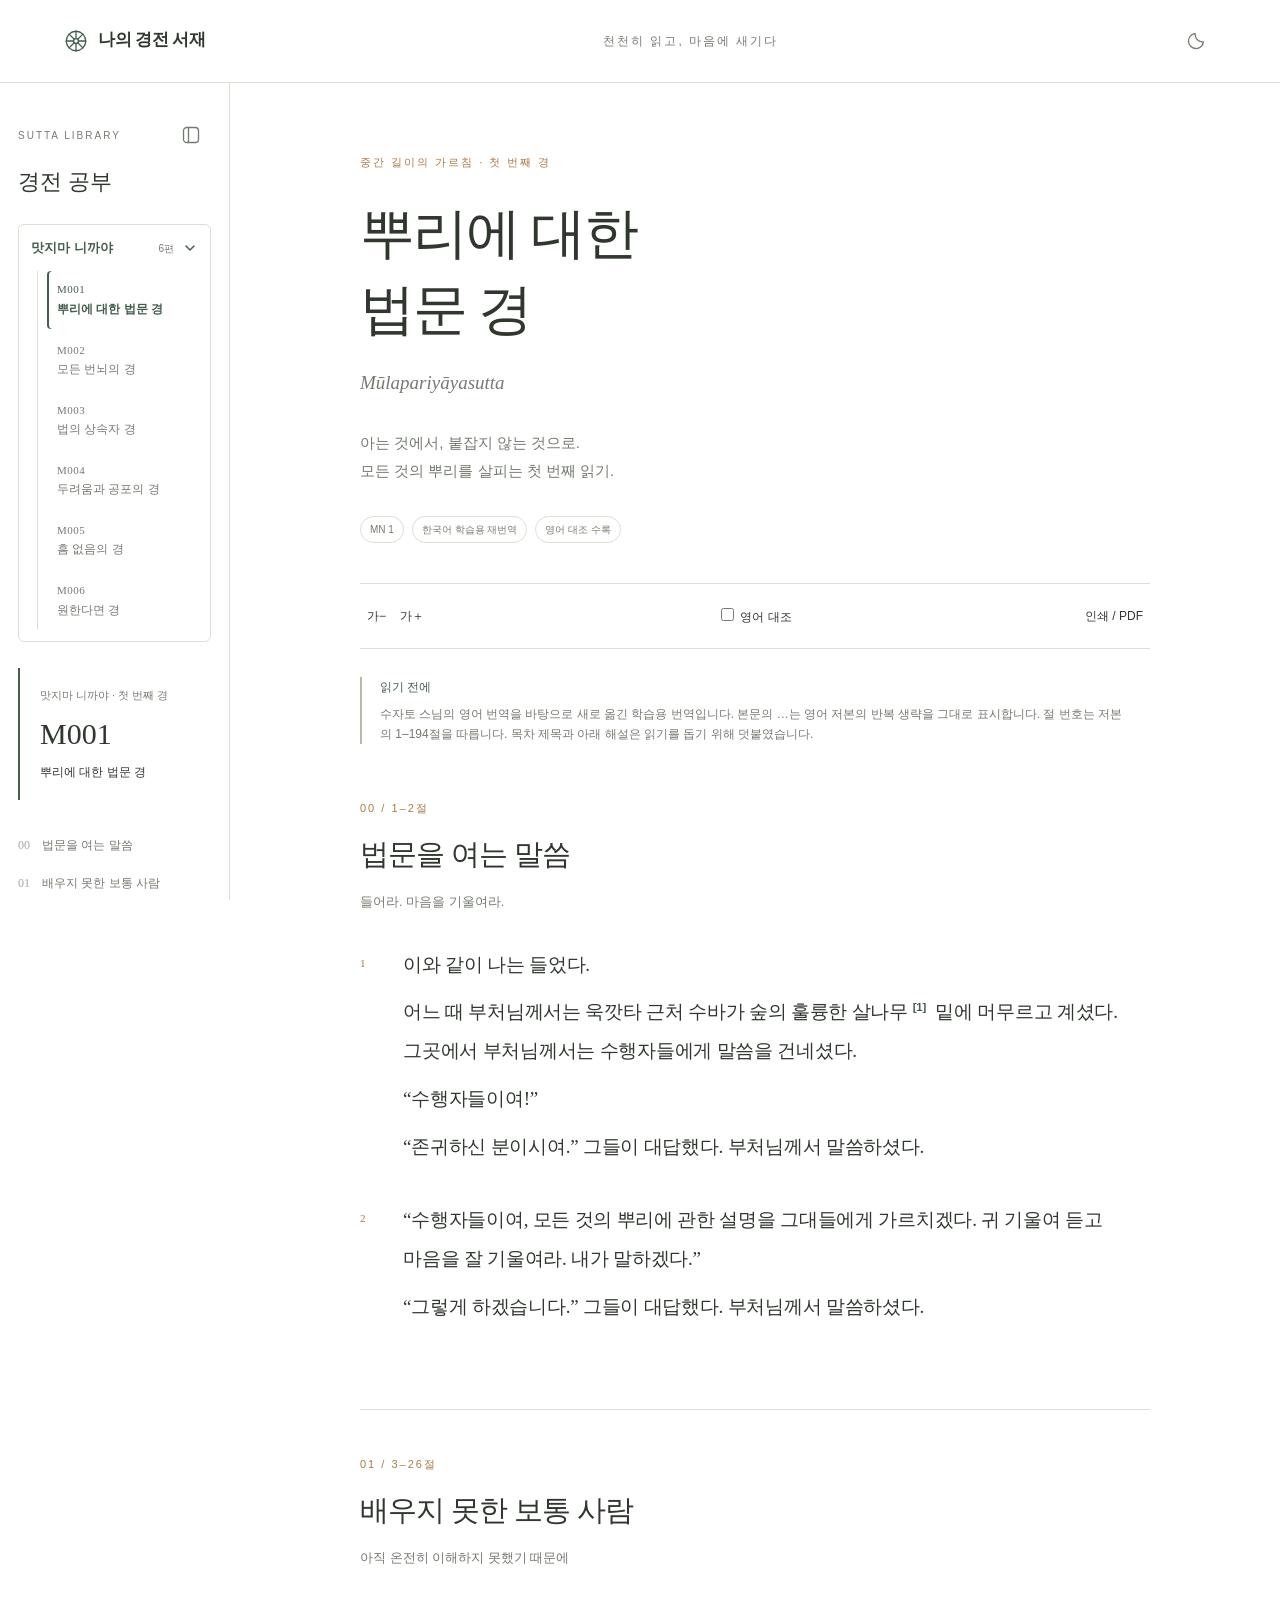
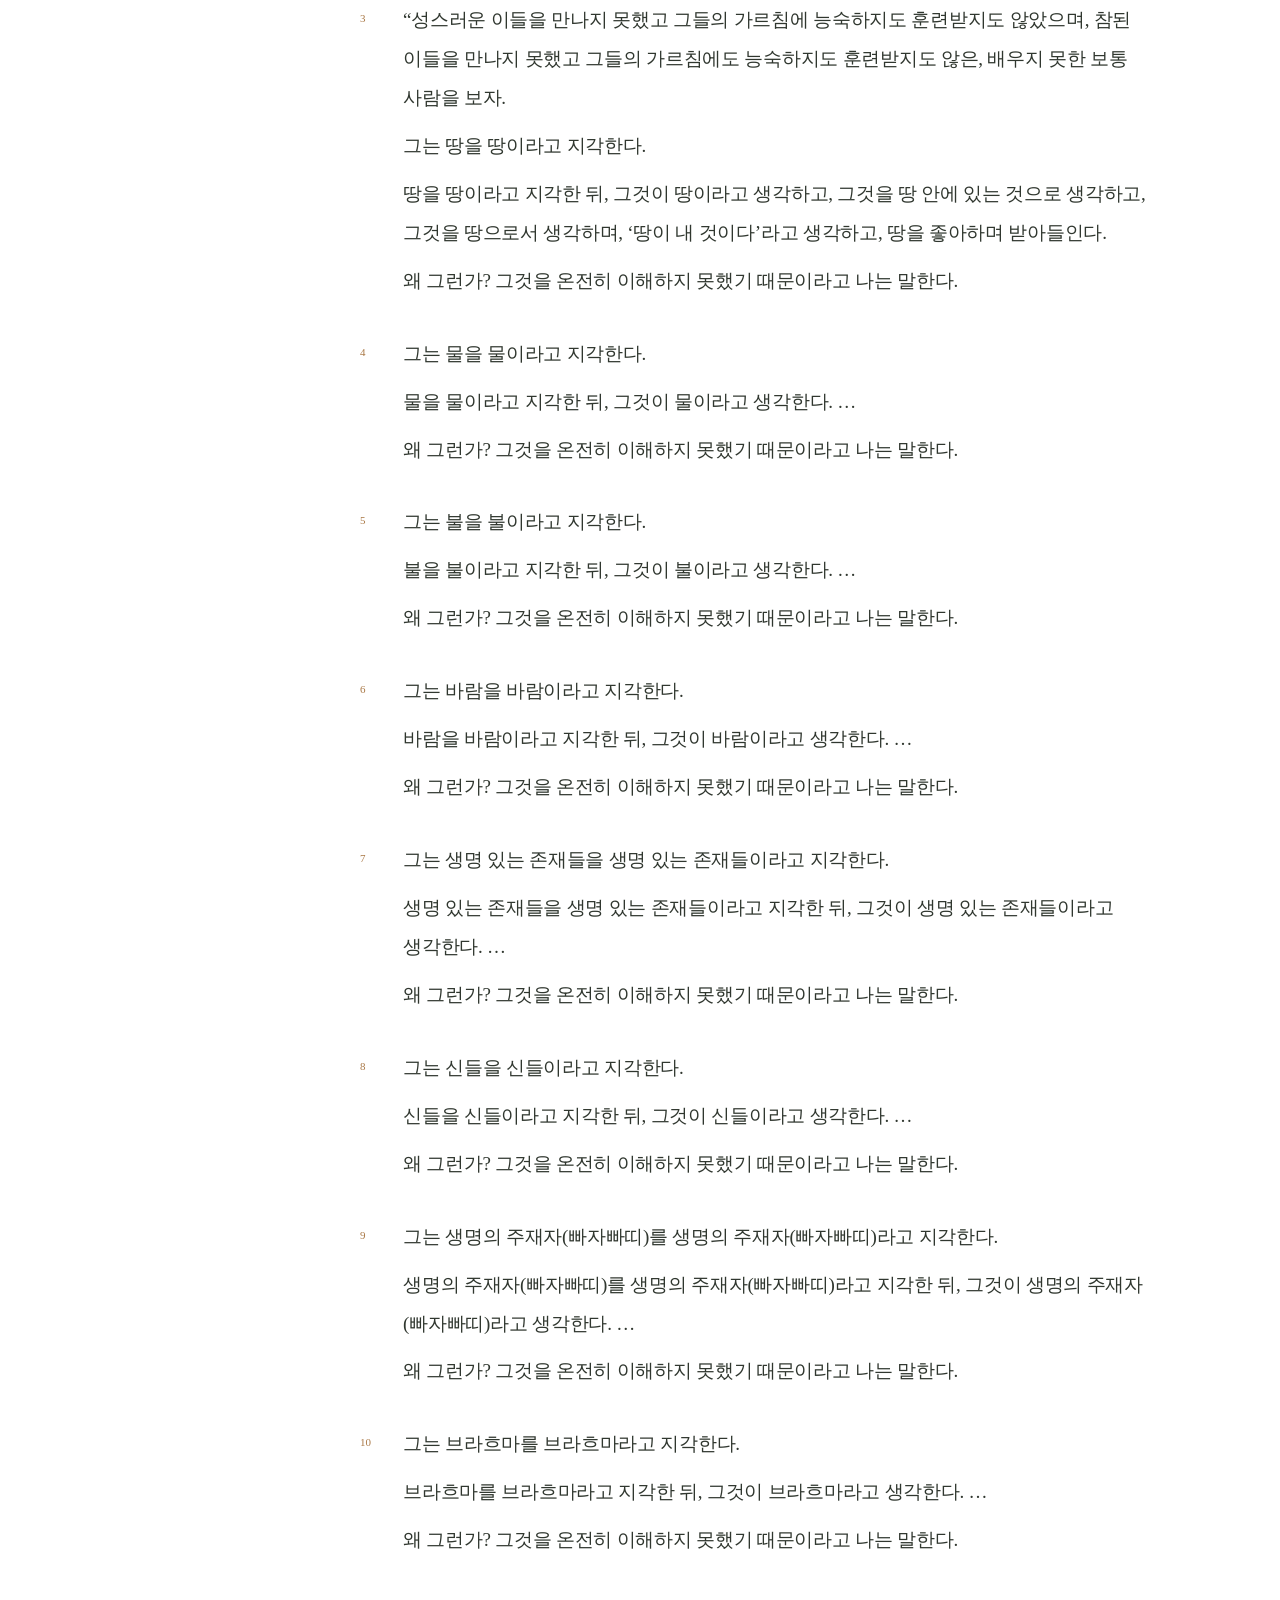
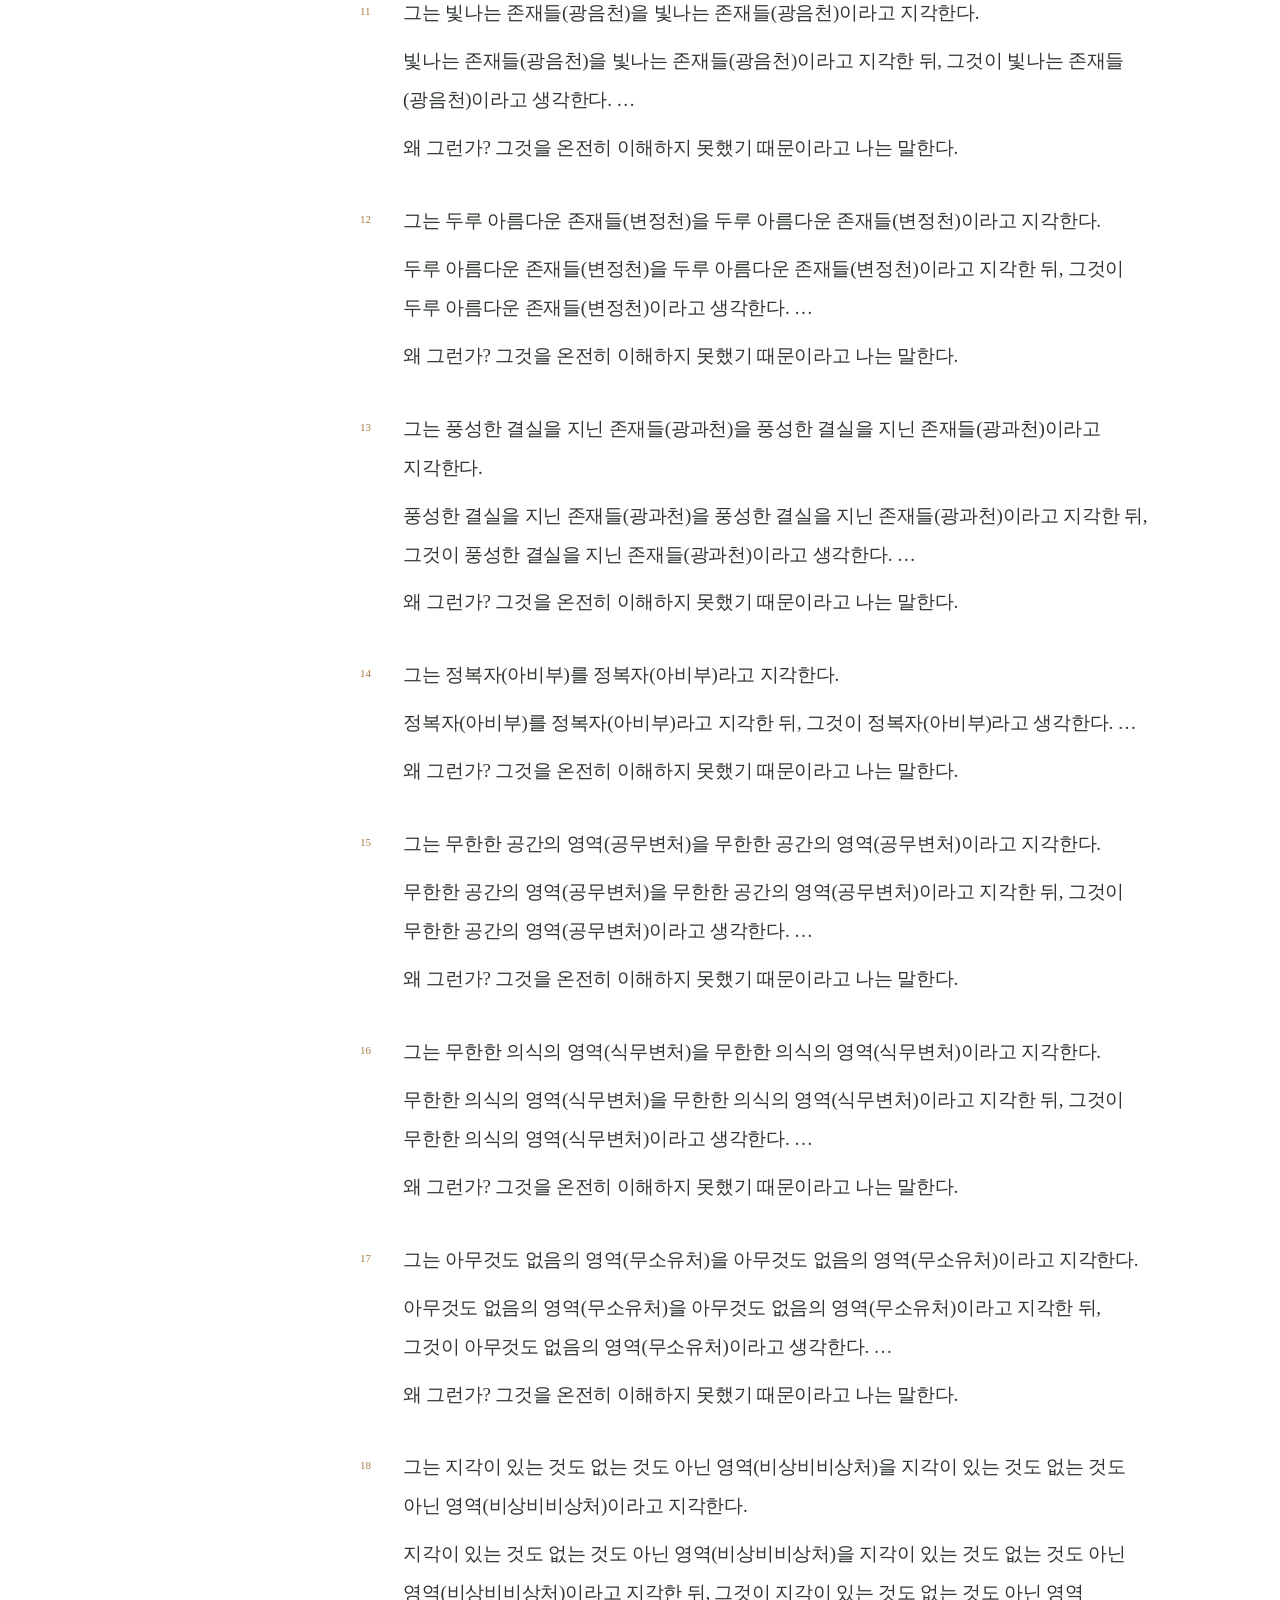
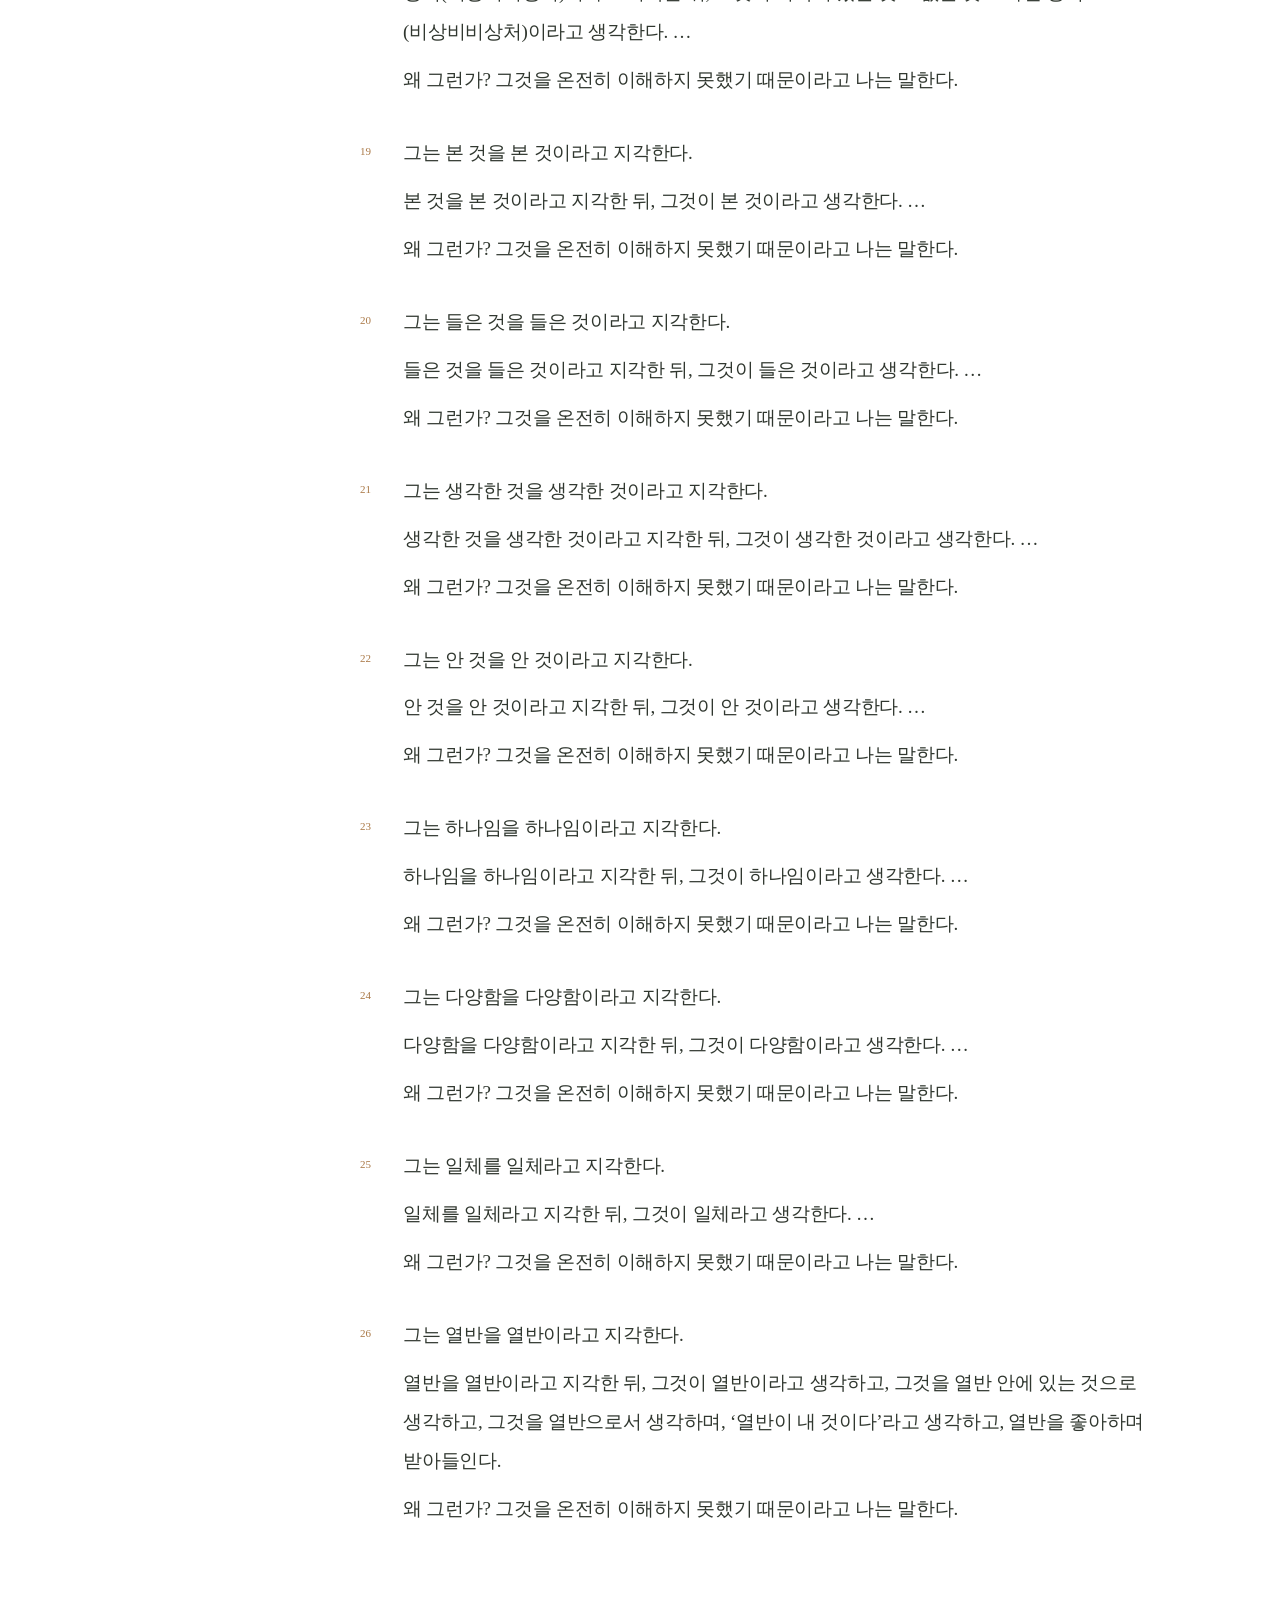
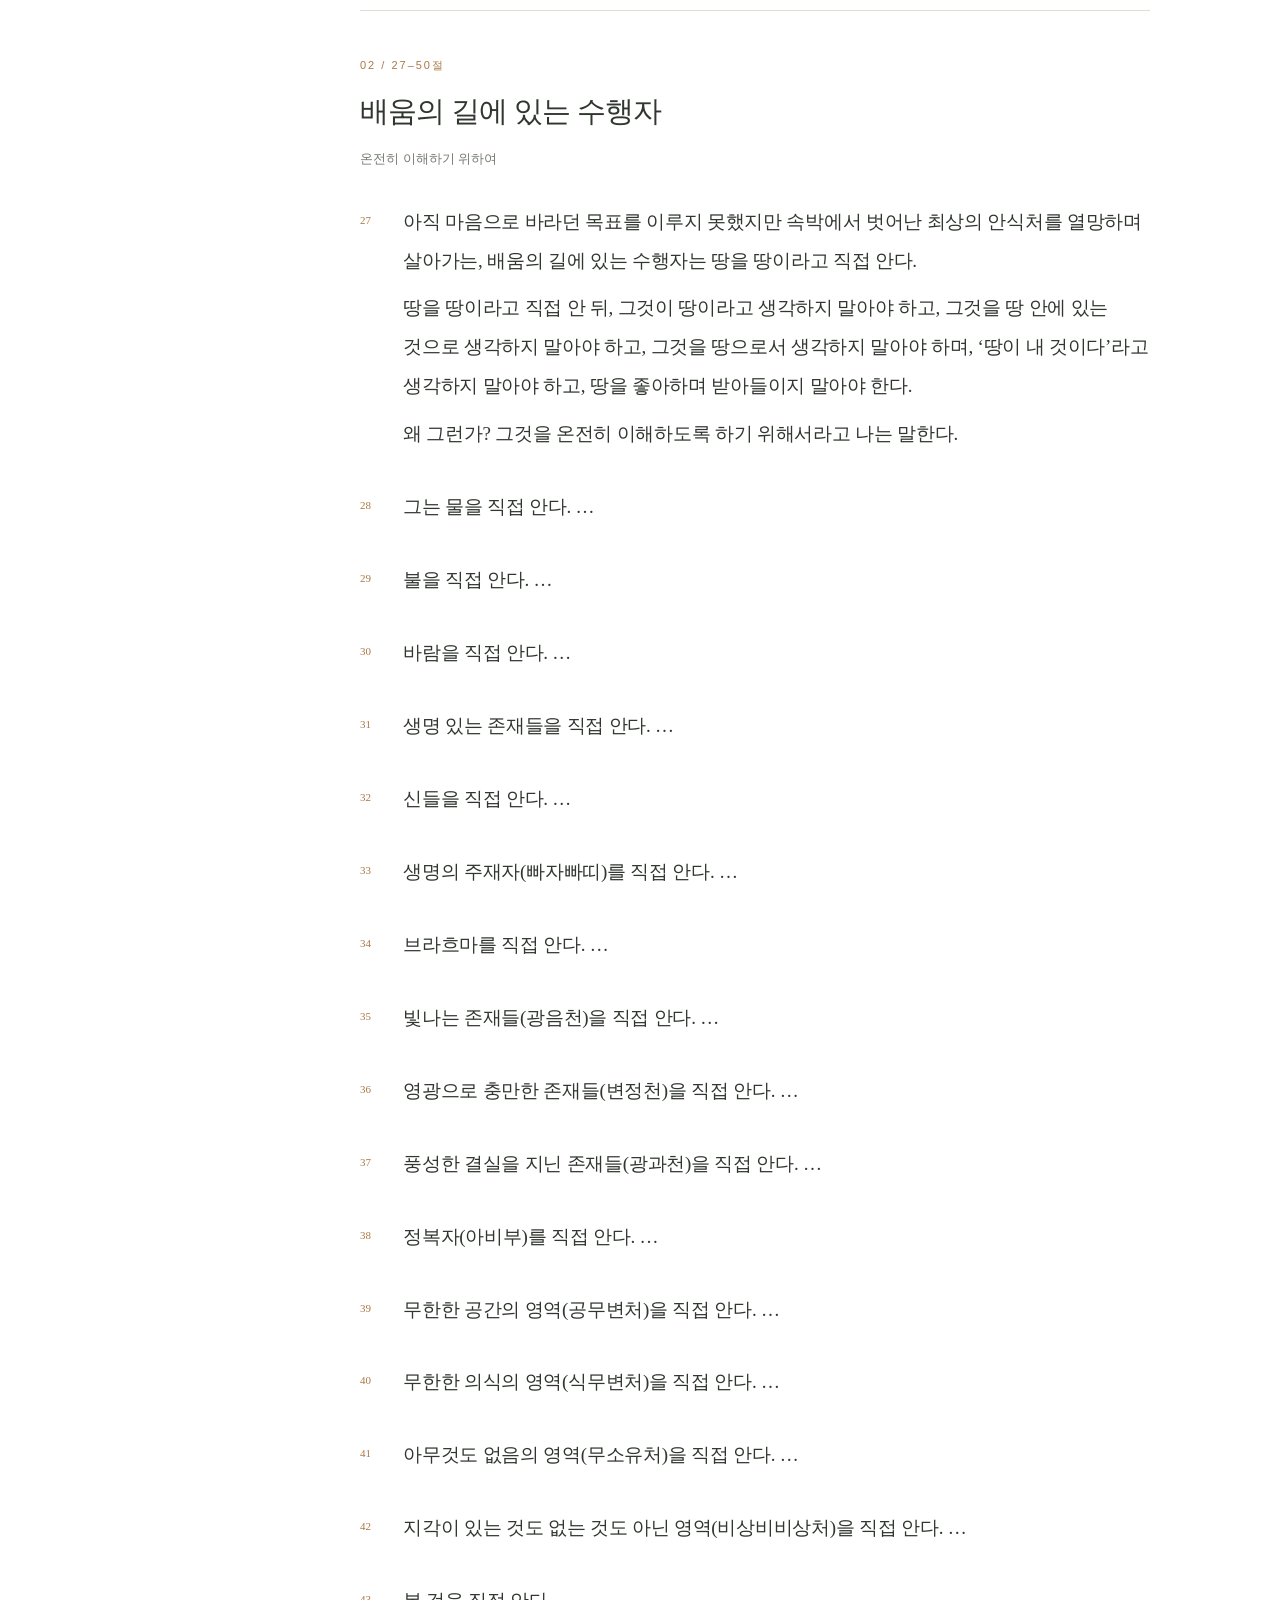
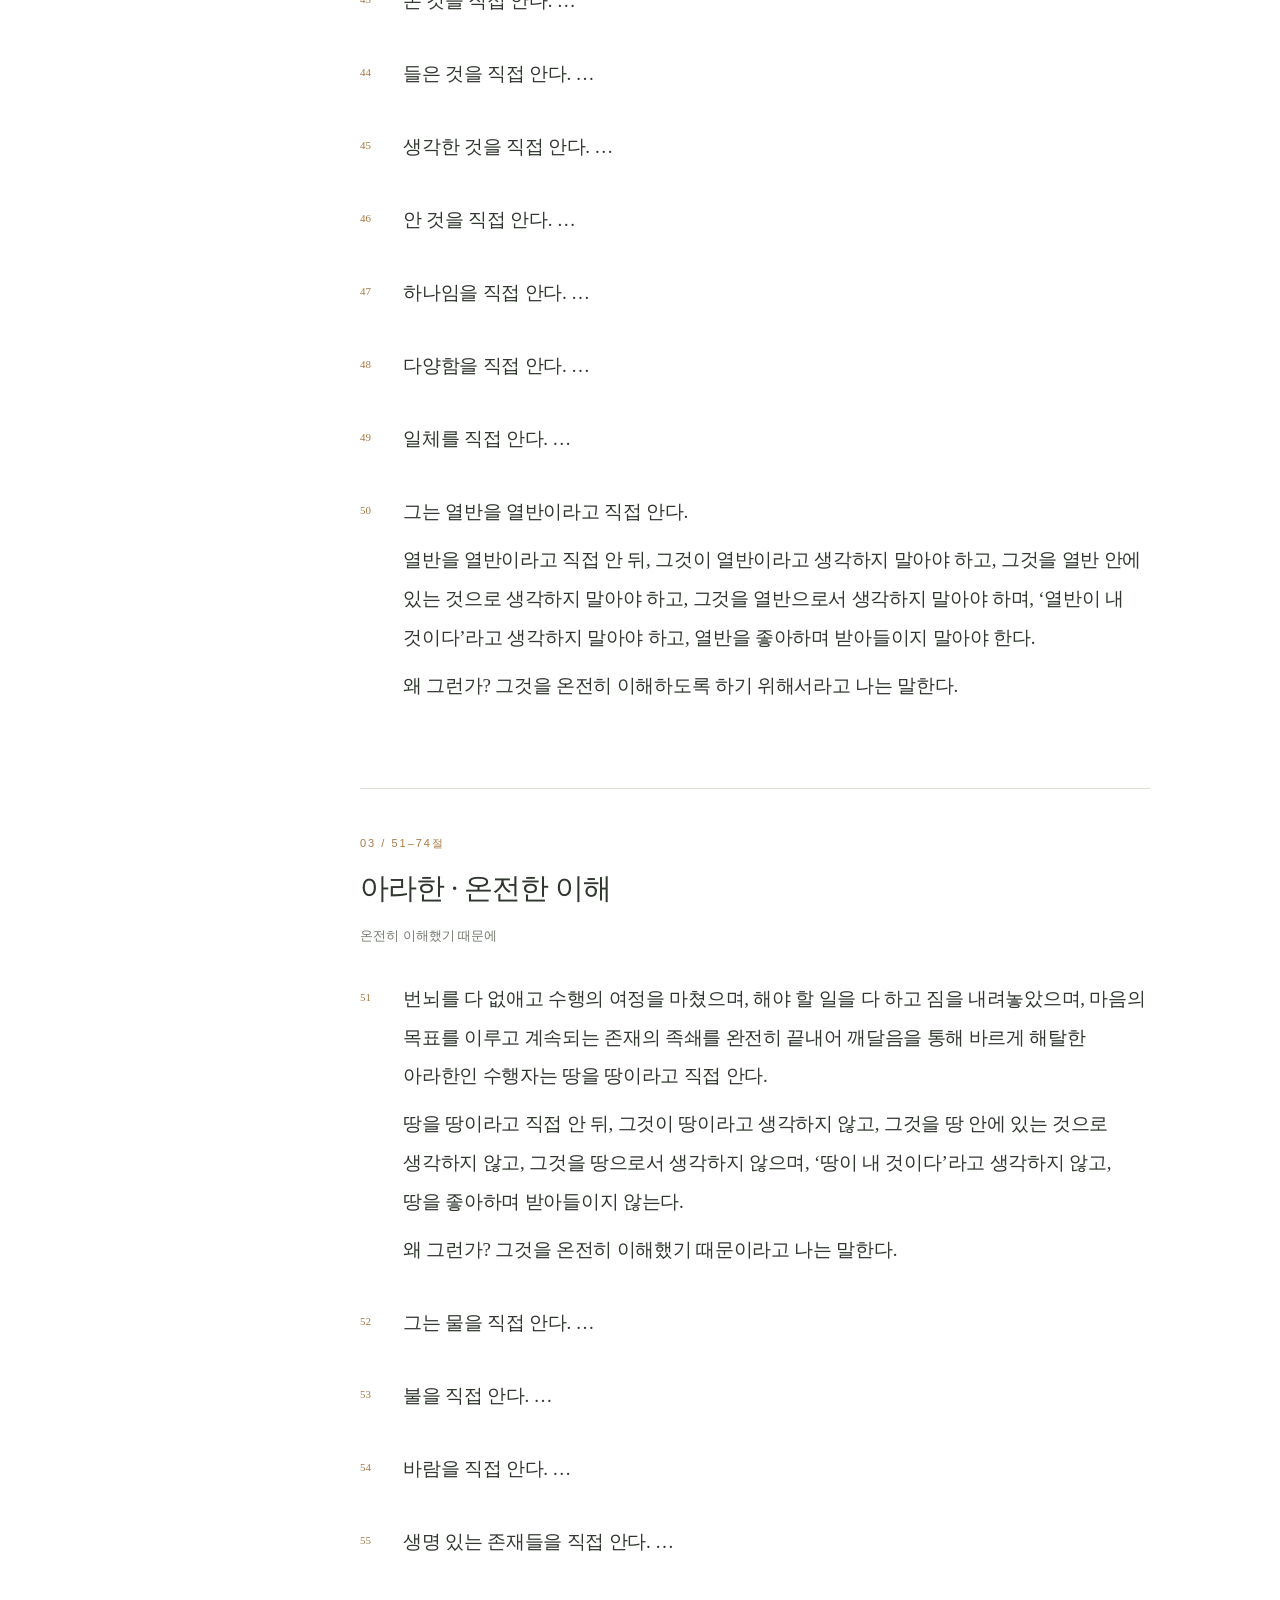
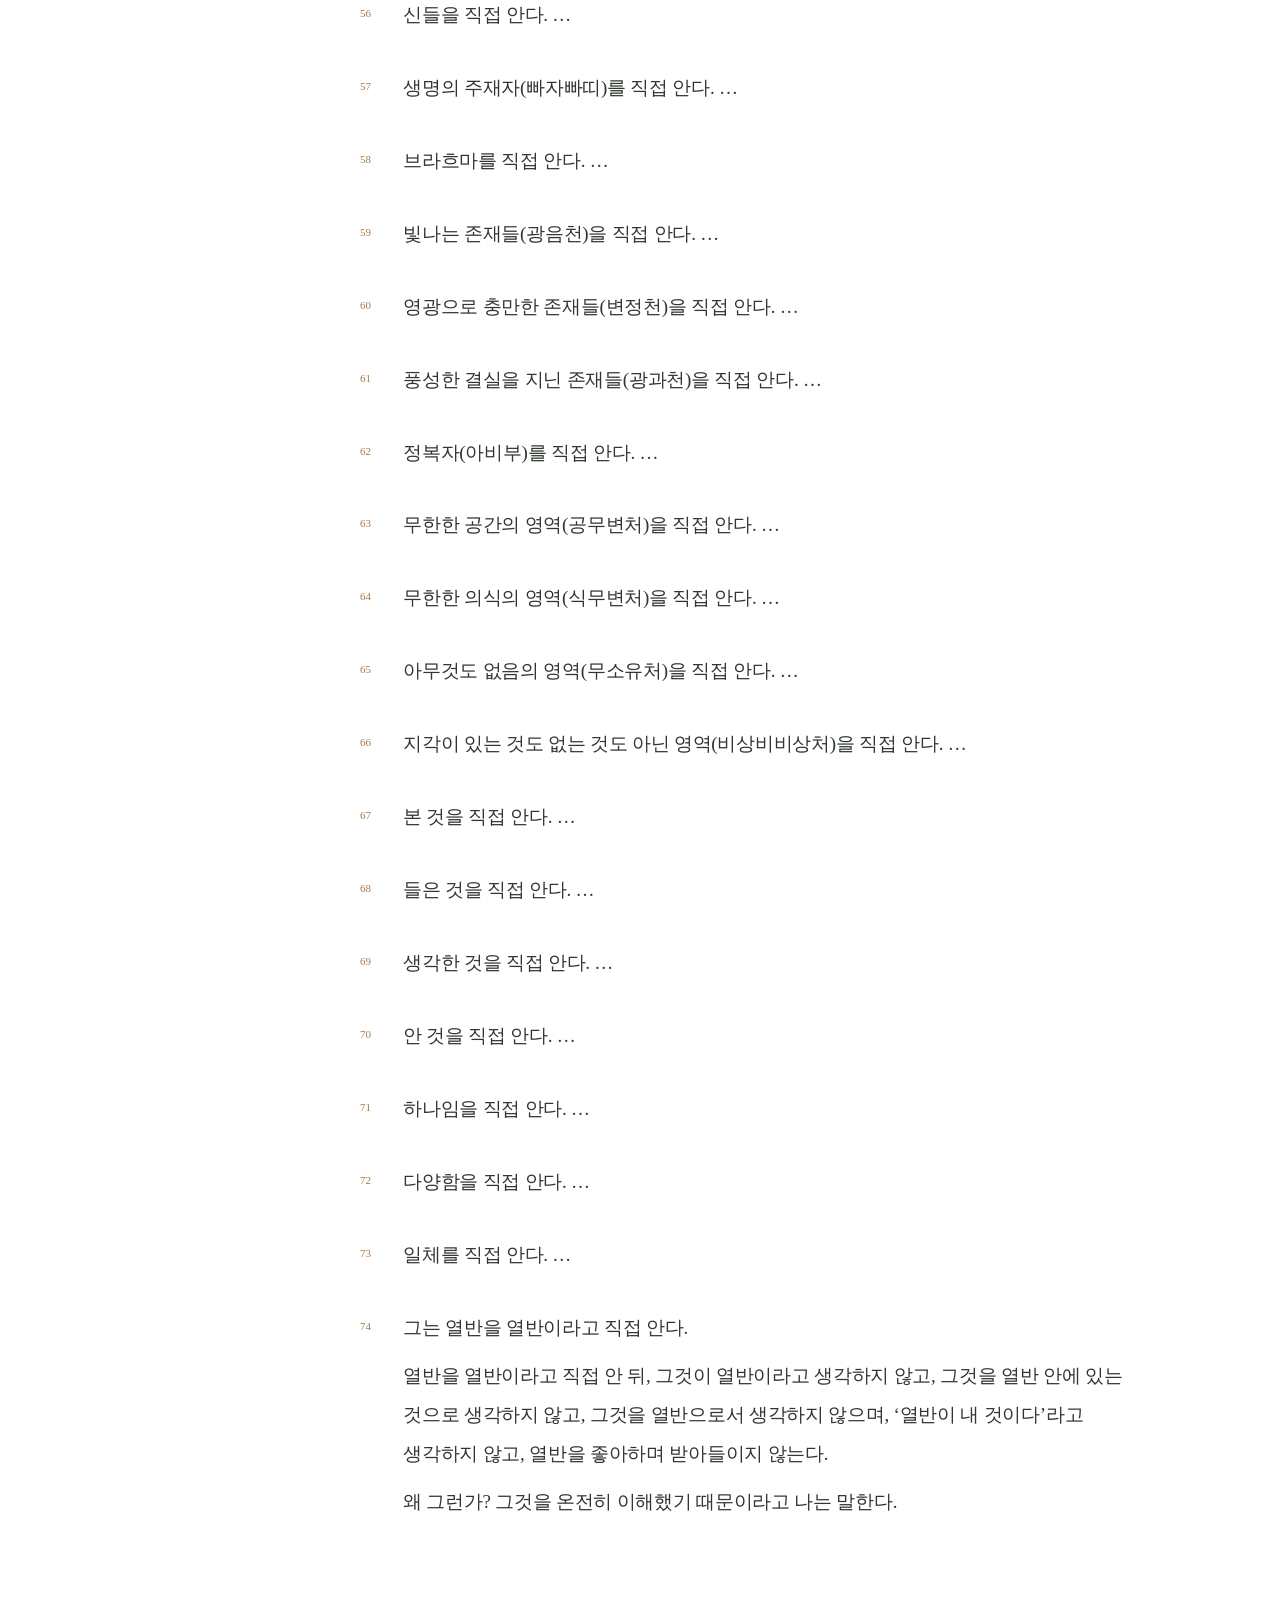
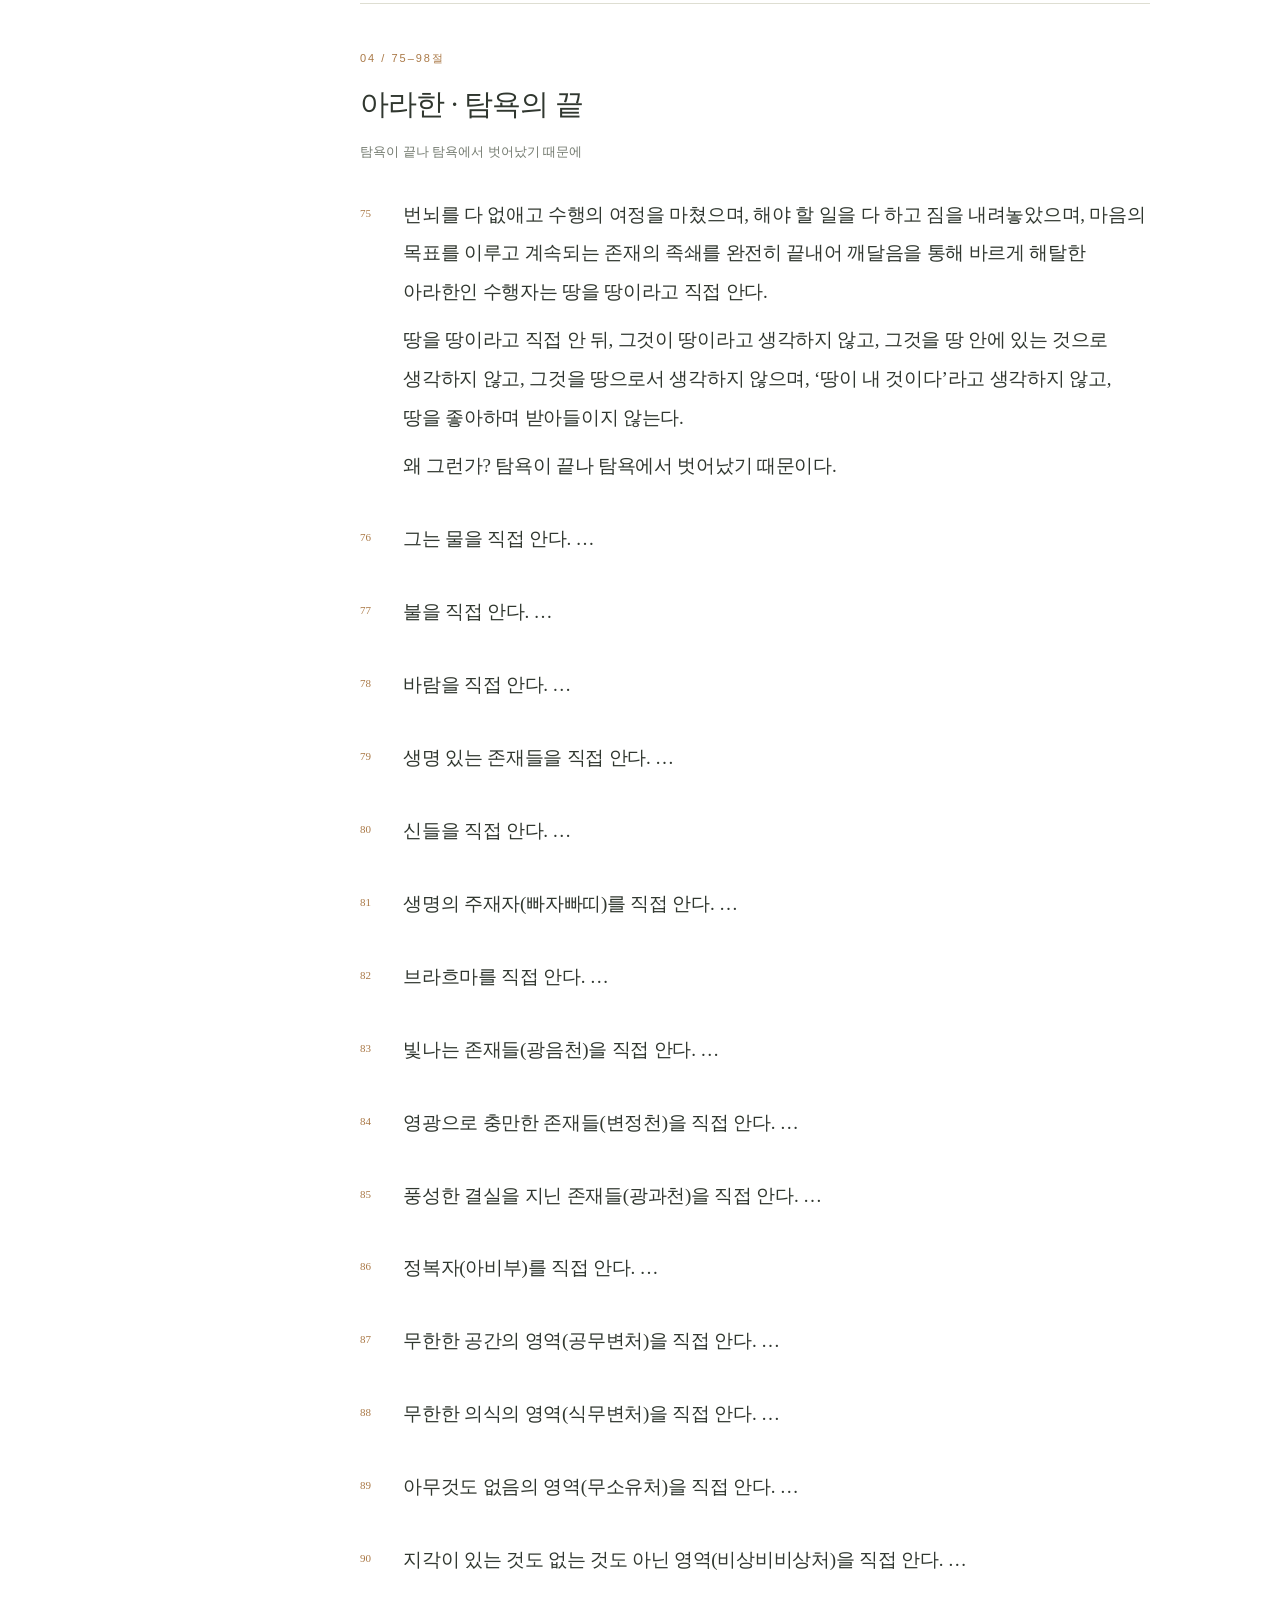
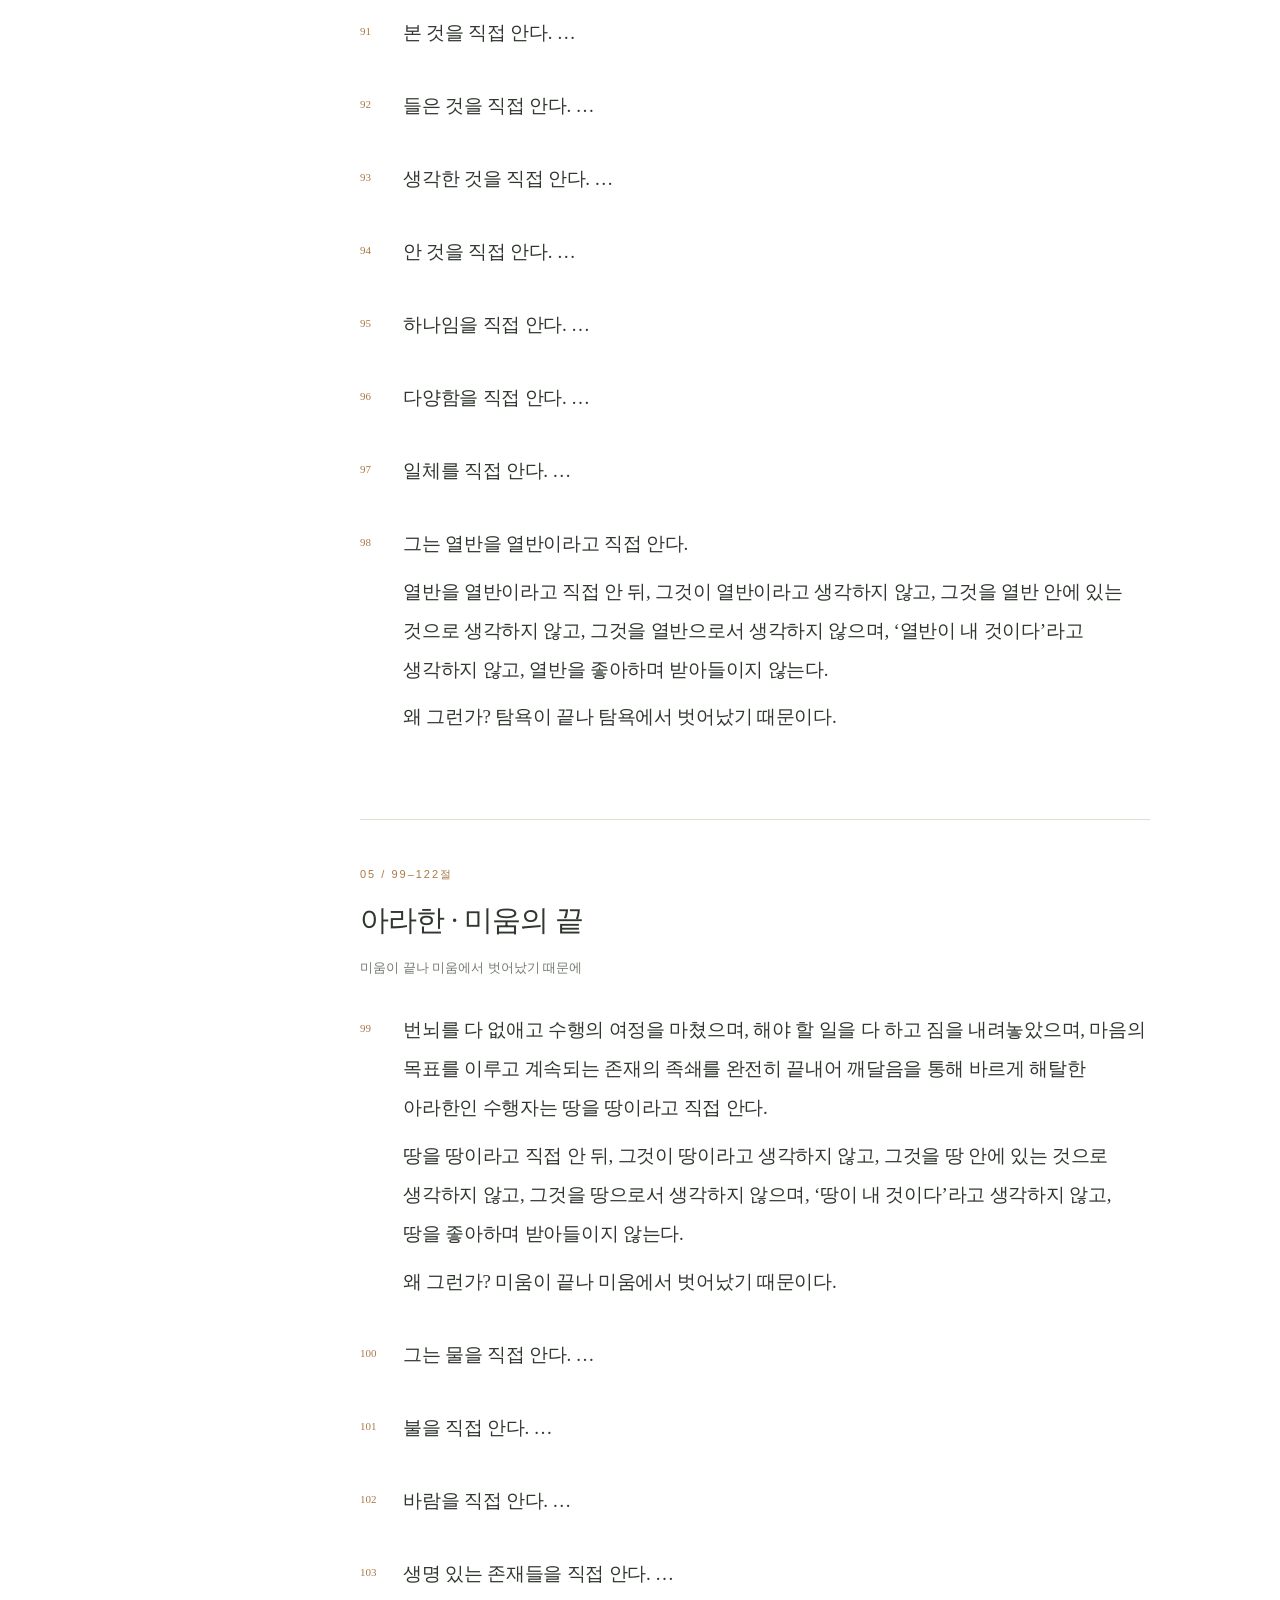
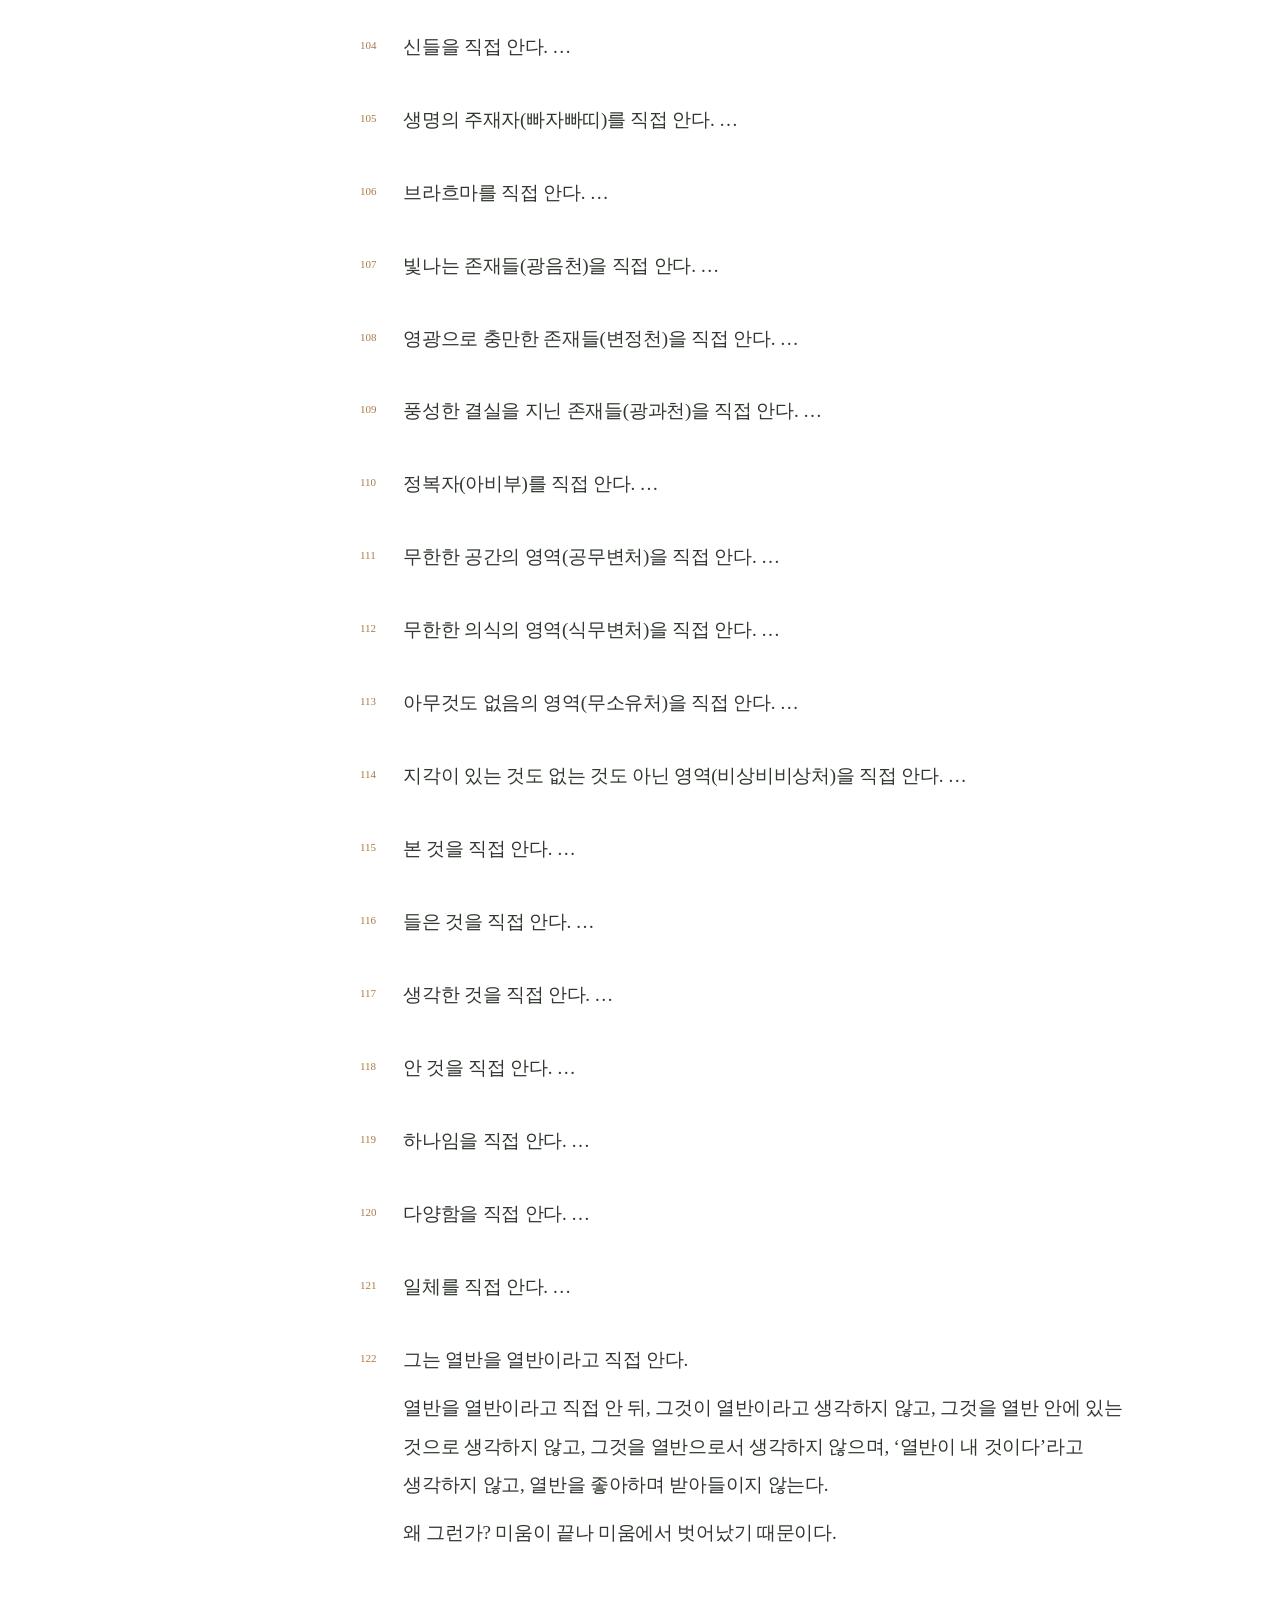
==== commit 8938c642: "Add MN 6 study reader and library links Add the complete Korean learning retranslation of Sujato’s C" ====
--- a/index.html
+++ b/index.html
@@ -1 +1 @@
-<!doctype html><html lang="ko"><head><meta charset="utf-8"><meta name="viewport" content="width=device-width,initial-scale=1"><meta name="description" content="맛지마 니까야 MN 1 뿌리에 대한 법문 경. 수자토 스님의 CC0 영어 번역에 기초한 한국어 학습용 재번역과 개인 독서 기록."><title>뿌리에 대한 법문 경 · 나의 경전 서재</title><link rel="stylesheet" href="style.css?v=20261012-white"><link rel="stylesheet" href="footnotes.css"><style>.personal-reflection{margin-top:28px}.personal-reflection .korean p{margin-bottom:1.5em}.reflection-notice{margin:24px 0 32px;padding:16px 18px;background:var(--paper);line-height:1.9}.reflection-nav{display:block;margin-top:12px;font-size:12px;color:var(--green)}@media print{.reflection-notice{display:block!important}.personal-reflection{break-before:page}}@media(max-width:700px){.reflection-nav{margin:12px 0 0;text-align:right;font-size:11px}}</style><link rel="stylesheet" href="library.css?v=20261012-icons"></head><body><a class="skip" href="#reading">본문으로 이동</a><div id="progress" aria-hidden="true"></div><header><div class="header-brand"><button id="sidebar-open" class="icon-button" aria-label="목차 펼치기" title="목차 펼치기" aria-expanded="false" aria-controls="reader-sidebar" hidden><svg viewBox="0 0 24 24" width="20" height="20" fill="none" stroke="currentColor" stroke-width="1.6" stroke-linecap="round" stroke-linejoin="round" aria-hidden="true" focusable="false"><rect x="3" y="3" width="18" height="18" rx="4"/><path d="M9 3v18"/></svg></button><a class="brand" href="#top"><svg class="brand-mark" xmlns="http://www.w3.org/2000/svg" viewBox="0 0 32 32" width="24" height="24" aria-hidden="true" focusable="false"><g fill="none" stroke="currentColor" stroke-width="1.75" stroke-linecap="round" stroke-linejoin="round"><circle cx="16" cy="16" r="13"/><path d="M16 12.75L16 3"/><path d="M18.298097 13.701903L25.192388 6.807612"/><path d="M19.25 16L29 16"/><path d="M18.298097 18.298097L25.192388 25.192388"/><path d="M16 19.25L16 29"/><path d="M13.701903 18.298097L6.807612 25.192388"/><path d="M12.75 16L3 16"/><path d="M13.701903 13.701903L6.807612 6.807612"/><circle cx="16" cy="16" r="3.25"/></g></svg><span class="brand-name">나의 경전 서재</span></a></div><span class="header-caption">천천히 읽고, 마음에 새기다</span><div class="header-actions"><button id="theme" class="icon-button" aria-label="어두운 화면으로 전환" title="어두운 화면으로 전환"><svg class="icon-moon" viewBox="0 0 24 24" width="20" height="20" fill="none" stroke="currentColor" stroke-width="1.6" stroke-linecap="round" stroke-linejoin="round" aria-hidden="true" focusable="false"><path d="M20.9 13A9 9 0 0 1 11 3.1 9 9 0 1 0 20.9 13Z"/></svg><svg class="icon-sun" viewBox="0 0 24 24" width="20" height="20" fill="none" stroke="currentColor" stroke-width="1.6" stroke-linecap="round" stroke-linejoin="round" aria-hidden="true" focusable="false"><circle cx="12" cy="12" r="4"/><path d="M12 2v2m0 16v2M2 12h2m16 0h2M4.9 4.9l1.4 1.4m11.4 11.4 1.4 1.4m0-14.2-1.4 1.4M6.3 17.7l-1.4 1.4"/></svg></button></div></header><div class="layout"><aside id="reader-sidebar"><div class="shelf-heading"><div class="shelf-label">SUTTA LIBRARY</div><button id="sidebar-toggle" class="icon-button" aria-label="목차 접기" title="목차 접기" aria-expanded="true" aria-controls="reader-sidebar"><svg viewBox="0 0 24 24" width="20" height="20" fill="none" stroke="currentColor" stroke-width="1.6" stroke-linecap="round" stroke-linejoin="round" aria-hidden="true" focusable="false"><rect x="3" y="3" width="18" height="18" rx="4"/><path d="M9 3v18"/></svg></button></div><div class="shelf-title">경전 공부</div><!-- library:start --><div class="library-tree" role="navigation" aria-label="경전 선택"><details class="library-category" open><summary><span class="library-category-title">맛지마 니까야</span><span class="library-count">5편</span><svg class="library-chevron" viewBox="0 0 16 16" width="16" height="16" aria-hidden="true" focusable="false"><path d="m6 4 4 4-4 4" fill="none" stroke="currentColor" stroke-width="1.5" stroke-linecap="round" stroke-linejoin="round"/></svg></summary><div class="library-books"><a class="library-book" href="index.html" aria-current="page"><span class="library-code">M001</span><span class="library-book-title">뿌리에 대한 법문 경</span></a><a class="library-book" href="mn2.html"><span class="library-code">M002</span><span class="library-book-title">모든 번뇌의 경</span></a><a class="library-book" href="mn3.html"><span class="library-code">M003</span><span class="library-book-title">법의 상속자 경</span></a><a class="library-book" href="mn4.html"><span class="library-code">M004</span><span class="library-book-title">두려움과 공포의 경</span></a><a class="library-book" href="mn5.html"><span class="library-code">M005</span><span class="library-book-title">흠 없음의 경</span></a></div></details></div><!-- library:end --><div class="book-card"><span>맛지마 니까야 · 첫 번째 경</span><strong>M001</strong><p>뿌리에 대한 법문 경</p></div><nav aria-label="본문 목차"><a href="#opening"><span>00</span>법문을 여는 말씀</a><a href="#ordinary"><span>01</span>배우지 못한 보통 사람</a><a href="#trainee"><span>02</span>배움의 길에 있는 수행자</a><a href="#arahant1"><span>03</span>아라한 · 온전한 이해</a><a href="#arahant2"><span>04</span>아라한 · 탐욕의 끝</a><a href="#arahant3"><span>05</span>아라한 · 미움의 끝</a><a href="#arahant4"><span>06</span>아라한 · 어리석음의 끝</a><a href="#tathagata1"><span>07</span>여래 · 끝까지 꿰뚫은 이해</a><a href="#tathagata2"><span>08</span>여래 · 괴로움의 뿌리</a></nav><a class="source-nav" href="#translation">번역과 출처 ↗</a><a class="reflection-nav" href="#my-understanding">공부 후 나의 이해 ↓</a></aside><main id="top"><div class="hero"><div class="eyebrow">중간 길이의 가르침 · 첫 번째 경</div><h1>뿌리에 대한<br>법문 경</h1><p class="pali" lang="pi">Mūlapariyāyasutta</p><p class="intro">아는 것에서, 붙잡지 않는 것으로.<br>모든 것의 뿌리를 살피는 첫 번째 읽기.</p><div class="hero-meta"><span>MN 1</span><span>한국어 학습용 재번역</span><span>영어 대조 수록</span></div></div><div class="toolbar" aria-label="읽기 설정"><div><button id="smaller" aria-label="글자 작게">가−</button><button id="larger" aria-label="글자 크게">가＋</button></div><label><input id="english-toggle" type="checkbox"> 영어 대조</label><button id="print">인쇄 / PDF</button></div><div class="reading-note"><strong>읽기 전에</strong><p>수자토 스님의 영어 번역을 바탕으로 새로 옮긴 학습용 번역입니다. 본문의 …는 영어 저본의 반복 생략을 그대로 표시합니다. 절 번호는 저본의 1–194절을 따릅니다. 목차 제목과 아래 해설은 읽기를 돕기 위해 덧붙였습니다.</p></div><div id="reading"><section id="opening" class="chapter"><div class="chapter-label">00 / 1–2절</div><h2>법문을 여는 말씀</h2><p class="chapter-sub">들어라. 마음을 기울여라.</p><article id="p1" class="verse"><a class="number" href="#p1" aria-label="1절 링크">1</a><div><div class="korean"><p>이와 같이 나는 들었다.</p><p>어느 때 부처님께서는 욱깟타 근처 수바가 숲의 훌륭한 살나무<sup><a class="footnote-ref" id="fnref-1" href="#fn-1" data-footnote="fn-1" aria-label="주석 1: 살나무 설명 보기">[1]</a></sup> 밑에 머무르고 계셨다. 그곳에서 부처님께서는 수행자들에게 말씀을 건네셨다.</p><p>“수행자들이여!”</p><p>“존귀하신 분이시여.” 그들이 대답했다. 부처님께서 말씀하셨다.</p></div><p class="english" lang="en">So I have heard. At one time the Buddha was staying near Ukkaṭṭhā in the Subhaga Forest at the root of a magnificent sal tree. There the Buddha addressed the mendicants, “Mendicants!” “Venerable sir,” they replied. The Buddha said this:</p></div></article><article id="p2" class="verse"><a class="number" href="#p2" aria-label="2절 링크">2</a><div><div class="korean"><p>“수행자들이여, 모든 것의 뿌리에 관한 설명을 그대들에게 가르치겠다. 귀 기울여 듣고 마음을 잘 기울여라. 내가 말하겠다.”</p><p>“그렇게 하겠습니다.” 그들이 대답했다. 부처님께서 말씀하셨다.</p></div><p class="english" lang="en">“Mendicants, I will teach you the explanation of the root of all things. Listen and apply your minds well, I will speak.” “Yes, sir,” they replied. The Buddha said this:</p></div></article></section><section id="ordinary" class="chapter"><div class="chapter-label">01 / 3–26절</div><h2>배우지 못한 보통 사람</h2><p class="chapter-sub">아직 온전히 이해하지 못했기 때문에</p><article id="p3" class="verse"><a class="number" href="#p3" aria-label="3절 링크">3</a><div><div class="korean"><p>“성스러운 이들을 만나지 못했고 그들의 가르침에 능숙하지도 훈련받지도 않았으며, 참된 이들을 만나지 못했고 그들의 가르침에도 능숙하지도 훈련받지도 않은, 배우지 못한 보통 사람을 보자.</p><p>그는 땅을 땅이라고 지각한다.</p><p>땅을 땅이라고 지각한 뒤, 그것이 땅이라고 생각하고, 그것을 땅 안에 있는 것으로 생각하고, 그것을 땅으로서 생각하며, ‘땅이 내 것이다’라고 생각하고, 땅을 좋아하며 받아들인다.</p><p>왜 그런가? 그것을 온전히 이해하지 못했기 때문이라고 나는 말한다.</p></div><p class="english" lang="en">“Take an unlearned ordinary person who has not seen the noble ones, and is neither skilled nor trained in the teaching of the noble ones. They’ve not seen true persons, and are neither skilled nor trained in the teaching of the true persons. They perceive earth as earth. Having perceived earth as earth, they conceive it to be earth, they conceive it in earth, they conceive it as earth, they conceive that ‘earth is mine’, they approve earth. Why is that? Because they haven’t completely understood it, I say.</p></div></article><article id="p4" class="verse"><a class="number" href="#p4" aria-label="4절 링크">4</a><div><div class="korean"><p>그는 물을 물이라고 지각한다.</p><p>물을 물이라고 지각한 뒤, 그것이 물이라고 생각한다. …</p><p>왜 그런가? 그것을 온전히 이해하지 못했기 때문이라고 나는 말한다.</p></div><p class="english" lang="en">They perceive water as water. Having perceived water as water, they conceive it to be water … Why is that? Because they haven’t completely understood it, I say.</p></div></article><article id="p5" class="verse"><a class="number" href="#p5" aria-label="5절 링크">5</a><div><div class="korean"><p>그는 불을 불이라고 지각한다.</p><p>불을 불이라고 지각한 뒤, 그것이 불이라고 생각한다. …</p><p>왜 그런가? 그것을 온전히 이해하지 못했기 때문이라고 나는 말한다.</p></div><p class="english" lang="en">They perceive fire as fire. Having perceived fire as fire, they conceive it to be fire … Why is that? Because they haven’t completely understood it, I say.</p></div></article><article id="p6" class="verse"><a class="number" href="#p6" aria-label="6절 링크">6</a><div><div class="korean"><p>그는 바람을 바람이라고 지각한다.</p><p>바람을 바람이라고 지각한 뒤, 그것이 바람이라고 생각한다. …</p><p>왜 그런가? 그것을 온전히 이해하지 못했기 때문이라고 나는 말한다.</p></div><p class="english" lang="en">They perceive air as air. Having perceived air as air, they conceive it to be air … Why is that? Because they haven’t completely understood it, I say.</p></div></article><article id="p7" class="verse"><a class="number" href="#p7" aria-label="7절 링크">7</a><div><div class="korean"><p>그는 생명 있는 존재들을 생명 있는 존재들이라고 지각한다.</p><p>생명 있는 존재들을 생명 있는 존재들이라고 지각한 뒤, 그것이 생명 있는 존재들이라고 생각한다. …</p><p>왜 그런가? 그것을 온전히 이해하지 못했기 때문이라고 나는 말한다.</p></div><p class="english" lang="en">They perceive creatures as creatures. Having perceived creatures as creatures, they conceive them to be creatures … Why is that? Because they haven’t completely understood it, I say.</p></div></article><article id="p8" class="verse"><a class="number" href="#p8" aria-label="8절 링크">8</a><div><div class="korean"><p>그는 신들을 신들이라고 지각한다.</p><p>신들을 신들이라고 지각한 뒤, 그것이 신들이라고 생각한다. …</p><p>왜 그런가? 그것을 온전히 이해하지 못했기 때문이라고 나는 말한다.</p></div><p class="english" lang="en">They perceive gods as gods. Having perceived gods as gods, they conceive them to be gods … Why is that? Because they haven’t completely understood it, I say.</p></div></article><article id="p9" class="verse"><a class="number" href="#p9" aria-label="9절 링크">9</a><div><div class="korean"><p>그는 생명의 주재자(빠자빠띠)를 생명의 주재자(빠자빠띠)라고 지각한다.</p><p>생명의 주재자(빠자빠띠)를 생명의 주재자(빠자빠띠)라고 지각한 뒤, 그것이 생명의 주재자(빠자빠띠)라고 생각한다. …</p><p>왜 그런가? 그것을 온전히 이해하지 못했기 때문이라고 나는 말한다.</p></div><p class="english" lang="en">They perceive the Progenitor as the Progenitor. Having perceived the Progenitor as the Progenitor, they conceive him to be the Progenitor … Why is that? Because they haven’t completely understood it, I say.</p></div></article><article id="p10" class="verse"><a class="number" href="#p10" aria-label="10절 링크">10</a><div><div class="korean"><p>그는 브라흐마를 브라흐마라고 지각한다.</p><p>브라흐마를 브라흐마라고 지각한 뒤, 그것이 브라흐마라고 생각한다. …</p><p>왜 그런가? 그것을 온전히 이해하지 못했기 때문이라고 나는 말한다.</p></div><p class="english" lang="en">They perceive the Divinity as the Divinity. Having perceived the Divinity as the Divinity, they conceive him to be the Divinity … Why is that? Because they haven’t completely understood it, I say.</p></div></article><article id="p11" class="verse"><a class="number" href="#p11" aria-label="11절 링크">11</a><div><div class="korean"><p>그는 빛나는 존재들(광음천)을 빛나는 존재들(광음천)이라고 지각한다.</p><p>빛나는 존재들(광음천)을 빛나는 존재들(광음천)이라고 지각한 뒤, 그것이 빛나는 존재들(광음천)이라고 생각한다. …</p><p>왜 그런가? 그것을 온전히 이해하지 못했기 때문이라고 나는 말한다.</p></div><p class="english" lang="en">They perceive those of sublime luminosity as those of sublime luminosity. Having perceived those of sublime luminosity as those of sublime luminosity, they conceive them to be those of sublime luminosity … Why is that? Because they haven’t completely understood it, I say.</p></div></article><article id="p12" class="verse"><a class="number" href="#p12" aria-label="12절 링크">12</a><div><div class="korean"><p>그는 두루 아름다운 존재들(변정천)을 두루 아름다운 존재들(변정천)이라고 지각한다.</p><p>두루 아름다운 존재들(변정천)을 두루 아름다운 존재들(변정천)이라고 지각한 뒤, 그것이 두루 아름다운 존재들(변정천)이라고 생각한다. …</p><p>왜 그런가? 그것을 온전히 이해하지 못했기 때문이라고 나는 말한다.</p></div><p class="english" lang="en">They perceive those of universal beauty as those of universal beauty. But then they conceive them to be those of universal beauty … Why is that? Because they haven’t completely understood it, I say.</p></div></article><article id="p13" class="verse"><a class="number" href="#p13" aria-label="13절 링크">13</a><div><div class="korean"><p>그는 풍성한 결실을 지닌 존재들(광과천)을 풍성한 결실을 지닌 존재들(광과천)이라고 지각한다.</p><p>풍성한 결실을 지닌 존재들(광과천)을 풍성한 결실을 지닌 존재들(광과천)이라고 지각한 뒤, 그것이 풍성한 결실을 지닌 존재들(광과천)이라고 생각한다. …</p><p>왜 그런가? 그것을 온전히 이해하지 못했기 때문이라고 나는 말한다.</p></div><p class="english" lang="en">They perceive those of abundant fruit as those of abundant fruit. Having perceived those of abundant fruit as those of abundant fruit, they conceive them to be those of abundant fruit … Why is that? Because they haven’t completely understood it, I say.</p></div></article><article id="p14" class="verse"><a class="number" href="#p14" aria-label="14절 링크">14</a><div><div class="korean"><p>그는 정복자(아비부)를 정복자(아비부)라고 지각한다.</p><p>정복자(아비부)를 정복자(아비부)라고 지각한 뒤, 그것이 정복자(아비부)라고 생각한다. …</p><p>왜 그런가? 그것을 온전히 이해하지 못했기 때문이라고 나는 말한다.</p></div><p class="english" lang="en">They perceive the Vanquisher as the Vanquisher. Having perceived the Vanquisher as the Vanquisher, they conceive him to be the Vanquisher … Why is that? Because they haven’t completely understood it, I say.</p></div></article><article id="p15" class="verse"><a class="number" href="#p15" aria-label="15절 링크">15</a><div><div class="korean"><p>그는 무한한 공간의 영역(공무변처)을 무한한 공간의 영역(공무변처)이라고 지각한다.</p><p>무한한 공간의 영역(공무변처)을 무한한 공간의 영역(공무변처)이라고 지각한 뒤, 그것이 무한한 공간의 영역(공무변처)이라고 생각한다. …</p><p>왜 그런가? 그것을 온전히 이해하지 못했기 때문이라고 나는 말한다.</p></div><p class="english" lang="en">They perceive the dimension of infinite space as the dimension of infinite space. Having perceived the dimension of infinite space as the dimension of infinite space, they conceive it to be the dimension of infinite space … Why is that? Because they haven’t completely understood it, I say.</p></div></article><article id="p16" class="verse"><a class="number" href="#p16" aria-label="16절 링크">16</a><div><div class="korean"><p>그는 무한한 의식의 영역(식무변처)을 무한한 의식의 영역(식무변처)이라고 지각한다.</p><p>무한한 의식의 영역(식무변처)을 무한한 의식의 영역(식무변처)이라고 지각한 뒤, 그것이 무한한 의식의 영역(식무변처)이라고 생각한다. …</p><p>왜 그런가? 그것을 온전히 이해하지 못했기 때문이라고 나는 말한다.</p></div><p class="english" lang="en">They perceive the dimension of infinite consciousness as the dimension of infinite consciousness. Having perceived the dimension of infinite consciousness as the dimension of infinite consciousness, they conceive it to be the dimension of infinite consciousness … Why is that? Because they haven’t completely understood it, I say.</p></div></article><article id="p17" class="verse"><a class="number" href="#p17" aria-label="17절 링크">17</a><div><div class="korean"><p>그는 아무것도 없음의 영역(무소유처)을 아무것도 없음의 영역(무소유처)이라고 지각한다.</p><p>아무것도 없음의 영역(무소유처)을 아무것도 없음의 영역(무소유처)이라고 지각한 뒤, 그것이 아무것도 없음의 영역(무소유처)이라고 생각한다. …</p><p>왜 그런가? 그것을 온전히 이해하지 못했기 때문이라고 나는 말한다.</p></div><p class="english" lang="en">They perceive the dimension of nothingness as the dimension of nothingness. Having perceived the dimension of nothingness as the dimension of nothingness, they conceive it to be the dimension of nothingness … Why is that? Because they haven’t completely understood it, I say.</p></div></article><article id="p18" class="verse"><a class="number" href="#p18" aria-label="18절 링크">18</a><div><div class="korean"><p>그는 지각이 있는 것도 없는 것도 아닌 영역(비상비비상처)을 지각이 있는 것도 없는 것도 아닌 영역(비상비비상처)이라고 지각한다.</p><p>지각이 있는 것도 없는 것도 아닌 영역(비상비비상처)을 지각이 있는 것도 없는 것도 아닌 영역(비상비비상처)이라고 지각한 뒤, 그것이 지각이 있는 것도 없는 것도 아닌 영역(비상비비상처)이라고 생각한다. …</p><p>왜 그런가? 그것을 온전히 이해하지 못했기 때문이라고 나는 말한다.</p></div><p class="english" lang="en">They perceive the dimension of neither perception nor non-perception as the dimension of neither perception nor non-perception. Having perceived the dimension of neither perception nor non-perception as the dimension of neither perception nor non-perception, they conceive it to be the dimension of neither perception nor non-perception … Why is that? Because they haven’t completely understood it, I say.</p></div></article><article id="p19" class="verse"><a class="number" href="#p19" aria-label="19절 링크">19</a><div><div class="korean"><p>그는 본 것을 본 것이라고 지각한다.</p><p>본 것을 본 것이라고 지각한 뒤, 그것이 본 것이라고 생각한다. …</p><p>왜 그런가? 그것을 온전히 이해하지 못했기 때문이라고 나는 말한다.</p></div><p class="english" lang="en">They perceive the seen as the seen. Having perceived the seen as the seen, they conceive it to be the seen … Why is that? Because they haven’t completely understood it, I say.</p></div></article><article id="p20" class="verse"><a class="number" href="#p20" aria-label="20절 링크">20</a><div><div class="korean"><p>그는 들은 것을 들은 것이라고 지각한다.</p><p>들은 것을 들은 것이라고 지각한 뒤, 그것이 들은 것이라고 생각한다. …</p><p>왜 그런가? 그것을 온전히 이해하지 못했기 때문이라고 나는 말한다.</p></div><p class="english" lang="en">They perceive the heard as the heard. Having perceived the heard as the heard, they conceive it to be the heard … Why is that? Because they haven’t completely understood it, I say.</p></div></article><article id="p21" class="verse"><a class="number" href="#p21" aria-label="21절 링크">21</a><div><div class="korean"><p>그는 생각한 것을 생각한 것이라고 지각한다.</p><p>생각한 것을 생각한 것이라고 지각한 뒤, 그것이 생각한 것이라고 생각한다. …</p><p>왜 그런가? 그것을 온전히 이해하지 못했기 때문이라고 나는 말한다.</p></div><p class="english" lang="en">They perceive the thought as the thought. Having perceived the thought as the thought, they conceive it to be the thought … Why is that? Because they haven’t completely understood it, I say.</p></div></article><article id="p22" class="verse"><a class="number" href="#p22" aria-label="22절 링크">22</a><div><div class="korean"><p>그는 안 것을 안 것이라고 지각한다.</p><p>안 것을 안 것이라고 지각한 뒤, 그것이 안 것이라고 생각한다. …</p><p>왜 그런가? 그것을 온전히 이해하지 못했기 때문이라고 나는 말한다.</p></div><p class="english" lang="en">They perceive the known as the known. Having perceived the known as the known, they conceive it to be the known … Why is that? Because they haven’t completely understood it, I say.</p></div></article><article id="p23" class="verse"><a class="number" href="#p23" aria-label="23절 링크">23</a><div><div class="korean"><p>그는 하나임을 하나임이라고 지각한다.</p><p>하나임을 하나임이라고 지각한 뒤, 그것이 하나임이라고 생각한다. …</p><p>왜 그런가? 그것을 온전히 이해하지 못했기 때문이라고 나는 말한다.</p></div><p class="english" lang="en">They perceive oneness as oneness. Having perceived oneness as oneness, they conceive it to be oneness … Why is that? Because they haven’t completely understood it, I say.</p></div></article><article id="p24" class="verse"><a class="number" href="#p24" aria-label="24절 링크">24</a><div><div class="korean"><p>그는 다양함을 다양함이라고 지각한다.</p><p>다양함을 다양함이라고 지각한 뒤, 그것이 다양함이라고 생각한다. …</p><p>왜 그런가? 그것을 온전히 이해하지 못했기 때문이라고 나는 말한다.</p></div><p class="english" lang="en">They perceive diversity as diversity. Having perceived diversity as diversity, they conceive it to be diversity … Why is that? Because they haven’t completely understood it, I say.</p></div></article><article id="p25" class="verse"><a class="number" href="#p25" aria-label="25절 링크">25</a><div><div class="korean"><p>그는 일체를 일체라고 지각한다.</p><p>일체를 일체라고 지각한 뒤, 그것이 일체라고 생각한다. …</p><p>왜 그런가? 그것을 온전히 이해하지 못했기 때문이라고 나는 말한다.</p></div><p class="english" lang="en">They perceive all as all. Having perceived all as all, they conceive it to be all … Why is that? Because they haven’t completely understood it, I say.</p></div></article><article id="p26" class="verse"><a class="number" href="#p26" aria-label="26절 링크">26</a><div><div class="korean"><p>그는 열반을 열반이라고 지각한다.</p><p>열반을 열반이라고 지각한 뒤, 그것이 열반이라고 생각하고, 그것을 열반 안에 있는 것으로 생각하고, 그것을 열반으로서 생각하며, ‘열반이 내 것이다’라고 생각하고, 열반을 좋아하며 받아들인다.</p><p>왜 그런가? 그것을 온전히 이해하지 못했기 때문이라고 나는 말한다.</p></div><p class="english" lang="en">They perceive extinguishment as extinguishment. Having perceived extinguishment as extinguishment, they conceive it to be extinguishment, they conceive it in extinguishment, they conceive it as extinguishment, they conceive that ‘extinguishment is mine’, they approve extinguishment. Why is that? Because they haven’t completely understood it, I say.</p></div></article></section><section id="trainee" class="chapter"><div class="chapter-label">02 / 27–50절</div><h2>배움의 길에 있는 수행자</h2><p class="chapter-sub">온전히 이해하기 위하여</p><article id="p27" class="verse"><a class="number" href="#p27" aria-label="27절 링크">27</a><div><div class="korean"><p>아직 마음으로 바라던 목표를 이루지 못했지만 속박에서 벗어난 최상의 안식처를 열망하며 살아가는, 배움의 길에 있는 수행자는 땅을 땅이라고 직접 안다.</p><p>땅을 땅이라고 직접 안 뒤, 그것이 땅이라고 생각하지 말아야 하고, 그것을 땅 안에 있는 것으로 생각하지 말아야 하고, 그것을 땅으로서 생각하지 말아야 하며, ‘땅이 내 것이다’라고 생각하지 말아야 하고, 땅을 좋아하며 받아들이지 말아야 한다.</p><p>왜 그런가? 그것을 온전히 이해하도록 하기 위해서라고 나는 말한다.</p></div><p class="english" lang="en">A mendicant who is a trainee, who hasn’t achieved their heart’s desire, but lives aspiring to the supreme sanctuary from the yoke, directly knows earth as earth. Having directly known earth as earth, let them not conceive it to be earth, let them not conceive it in earth, let them not conceive it as earth, let them not conceive that ‘earth is mine’, let them not approve earth. Why is that? So that they may completely understand it, I say.</p></div></article><article id="p28" class="verse"><a class="number" href="#p28" aria-label="28절 링크">28</a><div><div class="korean"><p>그는 물을 직접 안다. …</p></div><p class="english" lang="en">They directly know water …</p></div></article><article id="p29" class="verse"><a class="number" href="#p29" aria-label="29절 링크">29</a><div><div class="korean"><p>불을 직접 안다. …</p></div><p class="english" lang="en">fire …</p></div></article><article id="p30" class="verse"><a class="number" href="#p30" aria-label="30절 링크">30</a><div><div class="korean"><p>바람을 직접 안다. …</p></div><p class="english" lang="en">air …</p></div></article><article id="p31" class="verse"><a class="number" href="#p31" aria-label="31절 링크">31</a><div><div class="korean"><p>생명 있는 존재들을 직접 안다. …</p></div><p class="english" lang="en">creatures …</p></div></article><article id="p32" class="verse"><a class="number" href="#p32" aria-label="32절 링크">32</a><div><div class="korean"><p>신들을 직접 안다. …</p></div><p class="english" lang="en">gods …</p></div></article><article id="p33" class="verse"><a class="number" href="#p33" aria-label="33절 링크">33</a><div><div class="korean"><p>생명의 주재자(빠자빠띠)를 직접 안다. …</p></div><p class="english" lang="en">the Progenitor …</p></div></article><article id="p34" class="verse"><a class="number" href="#p34" aria-label="34절 링크">34</a><div><div class="korean"><p>브라흐마를 직접 안다. …</p></div><p class="english" lang="en">the Divinity …</p></div></article><article id="p35" class="verse"><a class="number" href="#p35" aria-label="35절 링크">35</a><div><div class="korean"><p>빛나는 존재들(광음천)을 직접 안다. …</p></div><p class="english" lang="en">those of sublime luminosity …</p></div></article><article id="p36" class="verse"><a class="number" href="#p36" aria-label="36절 링크">36</a><div><div class="korean"><p>영광으로 충만한 존재들(변정천)을 직접 안다. …</p></div><p class="english" lang="en">those replete with glory …</p></div></article><article id="p37" class="verse"><a class="number" href="#p37" aria-label="37절 링크">37</a><div><div class="korean"><p>풍성한 결실을 지닌 존재들(광과천)을 직접 안다. …</p></div><p class="english" lang="en">those of abundant fruit …</p></div></article><article id="p38" class="verse"><a class="number" href="#p38" aria-label="38절 링크">38</a><div><div class="korean"><p>정복자(아비부)를 직접 안다. …</p></div><p class="english" lang="en">the Vanquisher …</p></div></article><article id="p39" class="verse"><a class="number" href="#p39" aria-label="39절 링크">39</a><div><div class="korean"><p>무한한 공간의 영역(공무변처)을 직접 안다. …</p></div><p class="english" lang="en">the dimension of infinite space …</p></div></article><article id="p40" class="verse"><a class="number" href="#p40" aria-label="40절 링크">40</a><div><div class="korean"><p>무한한 의식의 영역(식무변처)을 직접 안다. …</p></div><p class="english" lang="en">the dimension of infinite consciousness …</p></div></article><article id="p41" class="verse"><a class="number" href="#p41" aria-label="41절 링크">41</a><div><div class="korean"><p>아무것도 없음의 영역(무소유처)을 직접 안다. …</p></div><p class="english" lang="en">the dimension of nothingness …</p></div></article><article id="p42" class="verse"><a class="number" href="#p42" aria-label="42절 링크">42</a><div><div class="korean"><p>지각이 있는 것도 없는 것도 아닌 영역(비상비비상처)을 직접 안다. …</p></div><p class="english" lang="en">the dimension of neither perception nor non-perception …</p></div></article><article id="p43" class="verse"><a class="number" href="#p43" aria-label="43절 링크">43</a><div><div class="korean"><p>본 것을 직접 안다. …</p></div><p class="english" lang="en">the seen …</p></div></article><article id="p44" class="verse"><a class="number" href="#p44" aria-label="44절 링크">44</a><div><div class="korean"><p>들은 것을 직접 안다. …</p></div><p class="english" lang="en">the heard …</p></div></article><article id="p45" class="verse"><a class="number" href="#p45" aria-label="45절 링크">45</a><div><div class="korean"><p>생각한 것을 직접 안다. …</p></div><p class="english" lang="en">the thought …</p></div></article><article id="p46" class="verse"><a class="number" href="#p46" aria-label="46절 링크">46</a><div><div class="korean"><p>안 것을 직접 안다. …</p></div><p class="english" lang="en">the known …</p></div></article><article id="p47" class="verse"><a class="number" href="#p47" aria-label="47절 링크">47</a><div><div class="korean"><p>하나임을 직접 안다. …</p></div><p class="english" lang="en">oneness …</p></div></article><article id="p48" class="verse"><a class="number" href="#p48" aria-label="48절 링크">48</a><div><div class="korean"><p>다양함을 직접 안다. …</p></div><p class="english" lang="en">diversity …</p></div></article><article id="p49" class="verse"><a class="number" href="#p49" aria-label="49절 링크">49</a><div><div class="korean"><p>일체를 직접 안다. …</p></div><p class="english" lang="en">all …</p></div></article><article id="p50" class="verse"><a class="number" href="#p50" aria-label="50절 링크">50</a><div><div class="korean"><p>그는 열반을 열반이라고 직접 안다.</p><p>열반을 열반이라고 직접 안 뒤, 그것이 열반이라고 생각하지 말아야 하고, 그것을 열반 안에 있는 것으로 생각하지 말아야 하고, 그것을 열반으로서 생각하지 말아야 하며, ‘열반이 내 것이다’라고 생각하지 말아야 하고, 열반을 좋아하며 받아들이지 말아야 한다.</p><p>왜 그런가? 그것을 온전히 이해하도록 하기 위해서라고 나는 말한다.</p></div><p class="english" lang="en">They directly know extinguishment as extinguishment. Having directly known extinguishment as extinguishment, let them not conceive it to be extinguishment, let them not conceive it in extinguishment, let them not conceive it as extinguishment, let them not conceive that ‘extinguishment is mine’, let them not approve extinguishment. Why is that? So that they may completely understand it, I say.</p></div></article></section><section id="arahant1" class="chapter"><div class="chapter-label">03 / 51–74절</div><h2>아라한 · 온전한 이해</h2><p class="chapter-sub">온전히 이해했기 때문에</p><article id="p51" class="verse"><a class="number" href="#p51" aria-label="51절 링크">51</a><div><div class="korean"><p>번뇌를 다 없애고 수행의 여정을 마쳤으며, 해야 할 일을 다 하고 짐을 내려놓았으며, 마음의 목표를 이루고 계속되는 존재의 족쇄를 완전히 끝내어 깨달음을 통해 바르게 해탈한 아라한인 수행자는 땅을 땅이라고 직접 안다.</p><p>땅을 땅이라고 직접 안 뒤, 그것이 땅이라고 생각하지 않고, 그것을 땅 안에 있는 것으로 생각하지 않고, 그것을 땅으로서 생각하지 않으며, ‘땅이 내 것이다’라고 생각하지 않고, 땅을 좋아하며 받아들이지 않는다.</p><p>왜 그런가? 그것을 온전히 이해했기 때문이라고 나는 말한다.</p></div><p class="english" lang="en">A mendicant who is perfected—with defilements ended, who has completed the spiritual journey, done what had to be done, laid down the burden, achieved their heart’s goal, utterly ended the fetter of continued existence, and is rightly freed through enlightenment—directly knows earth as earth. Having directly known earth as earth, they do not conceive it to be earth, they do not conceive it in earth, they do not conceive it as earth, they do not conceive that ‘earth is mine’, they do not approve earth. Why is that? Because they have completely understood it, I say.</p></div></article><article id="p52" class="verse"><a class="number" href="#p52" aria-label="52절 링크">52</a><div><div class="korean"><p>그는 물을 직접 안다. …</p></div><p class="english" lang="en">They directly know water …</p></div></article><article id="p53" class="verse"><a class="number" href="#p53" aria-label="53절 링크">53</a><div><div class="korean"><p>불을 직접 안다. …</p></div><p class="english" lang="en">fire …</p></div></article><article id="p54" class="verse"><a class="number" href="#p54" aria-label="54절 링크">54</a><div><div class="korean"><p>바람을 직접 안다. …</p></div><p class="english" lang="en">air …</p></div></article><article id="p55" class="verse"><a class="number" href="#p55" aria-label="55절 링크">55</a><div><div class="korean"><p>생명 있는 존재들을 직접 안다. …</p></div><p class="english" lang="en">creatures …</p></div></article><article id="p56" class="verse"><a class="number" href="#p56" aria-label="56절 링크">56</a><div><div class="korean"><p>신들을 직접 안다. …</p></div><p class="english" lang="en">gods …</p></div></article><article id="p57" class="verse"><a class="number" href="#p57" aria-label="57절 링크">57</a><div><div class="korean"><p>생명의 주재자(빠자빠띠)를 직접 안다. …</p></div><p class="english" lang="en">the Progenitor …</p></div></article><article id="p58" class="verse"><a class="number" href="#p58" aria-label="58절 링크">58</a><div><div class="korean"><p>브라흐마를 직접 안다. …</p></div><p class="english" lang="en">the Divinity …</p></div></article><article id="p59" class="verse"><a class="number" href="#p59" aria-label="59절 링크">59</a><div><div class="korean"><p>빛나는 존재들(광음천)을 직접 안다. …</p></div><p class="english" lang="en">those of sublime luminosity …</p></div></article><article id="p60" class="verse"><a class="number" href="#p60" aria-label="60절 링크">60</a><div><div class="korean"><p>영광으로 충만한 존재들(변정천)을 직접 안다. …</p></div><p class="english" lang="en">those replete with glory …</p></div></article><article id="p61" class="verse"><a class="number" href="#p61" aria-label="61절 링크">61</a><div><div class="korean"><p>풍성한 결실을 지닌 존재들(광과천)을 직접 안다. …</p></div><p class="english" lang="en">those of abundant fruit …</p></div></article><article id="p62" class="verse"><a class="number" href="#p62" aria-label="62절 링크">62</a><div><div class="korean"><p>정복자(아비부)를 직접 안다. …</p></div><p class="english" lang="en">the Vanquisher …</p></div></article><article id="p63" class="verse"><a class="number" href="#p63" aria-label="63절 링크">63</a><div><div class="korean"><p>무한한 공간의 영역(공무변처)을 직접 안다. …</p></div><p class="english" lang="en">the dimension of infinite space …</p></div></article><article id="p64" class="verse"><a class="number" href="#p64" aria-label="64절 링크">64</a><div><div class="korean"><p>무한한 의식의 영역(식무변처)을 직접 안다. …</p></div><p class="english" lang="en">the dimension of infinite consciousness …</p></div></article><article id="p65" class="verse"><a class="number" href="#p65" aria-label="65절 링크">65</a><div><div class="korean"><p>아무것도 없음의 영역(무소유처)을 직접 안다. …</p></div><p class="english" lang="en">the dimension of nothingness …</p></div></article><article id="p66" class="verse"><a class="number" href="#p66" aria-label="66절 링크">66</a><div><div class="korean"><p>지각이 있는 것도 없는 것도 아닌 영역(비상비비상처)을 직접 안다. …</p></div><p class="english" lang="en">the dimension of neither perception nor non-perception …</p></div></article><article id="p67" class="verse"><a class="number" href="#p67" aria-label="67절 링크">67</a><div><div class="korean"><p>본 것을 직접 안다. …</p></div><p class="english" lang="en">the seen …</p></div></article><article id="p68" class="verse"><a class="number" href="#p68" aria-label="68절 링크">68</a><div><div class="korean"><p>들은 것을 직접 안다. …</p></div><p class="english" lang="en">the heard …</p></div></article><article id="p69" class="verse"><a class="number" href="#p69" aria-label="69절 링크">69</a><div><div class="korean"><p>생각한 것을 직접 안다. …</p></div><p class="english" lang="en">the thought …</p></div></article><article id="p70" class="verse"><a class="number" href="#p70" aria-label="70절 링크">70</a><div><div class="korean"><p>안 것을 직접 안다. …</p></div><p class="english" lang="en">the known …</p></div></article><article id="p71" class="verse"><a class="number" href="#p71" aria-label="71절 링크">71</a><div><div class="korean"><p>하나임을 직접 안다. …</p></div><p class="english" lang="en">oneness …</p></div></article><article id="p72" class="verse"><a class="number" href="#p72" aria-label="72절 링크">72</a><div><div class="korean"><p>다양함을 직접 안다. …</p></div><p class="english" lang="en">diversity …</p></div></article><article id="p73" class="verse"><a class="number" href="#p73" aria-label="73절 링크">73</a><div><div class="korean"><p>일체를 직접 안다. …</p></div><p class="english" lang="en">all …</p></div></article><article id="p74" class="verse"><a class="number" href="#p74" aria-label="74절 링크">74</a><div><div class="korean"><p>그는 열반을 열반이라고 직접 안다.</p><p>열반을 열반이라고 직접 안 뒤, 그것이 열반이라고 생각하지 않고, 그것을 열반 안에 있는 것으로 생각하지 않고, 그것을 열반으로서 생각하지 않으며, ‘열반이 내 것이다’라고 생각하지 않고, 열반을 좋아하며 받아들이지 않는다.</p><p>왜 그런가? 그것을 온전히 이해했기 때문이라고 나는 말한다.</p></div><p class="english" lang="en">They directly know extinguishment as extinguishment. Having directly known extinguishment as extinguishment, they do not conceive it to be extinguishment, they do not conceive it in extinguishment, they do not conceive it as extinguishment, they do not conceive that ‘extinguishment is mine’, they do not approve extinguishment. Why is that? Because they have completely understood it, I say.</p></div></article></section><section id="arahant2" class="chapter"><div class="chapter-label">04 / 75–98절</div><h2>아라한 · 탐욕의 끝</h2><p class="chapter-sub">탐욕이 끝나 탐욕에서 벗어났기 때문에</p><article id="p75" class="verse"><a class="number" href="#p75" aria-label="75절 링크">75</a><div><div class="korean"><p>번뇌를 다 없애고 수행의 여정을 마쳤으며, 해야 할 일을 다 하고 짐을 내려놓았으며, 마음의 목표를 이루고 계속되는 존재의 족쇄를 완전히 끝내어 깨달음을 통해 바르게 해탈한 아라한인 수행자는 땅을 땅이라고 직접 안다.</p><p>땅을 땅이라고 직접 안 뒤, 그것이 땅이라고 생각하지 않고, 그것을 땅 안에 있는 것으로 생각하지 않고, 그것을 땅으로서 생각하지 않으며, ‘땅이 내 것이다’라고 생각하지 않고, 땅을 좋아하며 받아들이지 않는다.</p><p>왜 그런가? 탐욕이 끝나 탐욕에서 벗어났기 때문이다.</p></div><p class="english" lang="en">A mendicant who is perfected—with defilements ended, who has completed the spiritual journey, done what had to be done, laid down the burden, achieved their heart’s goal, utterly ended the fetter of continued existence, and is rightly freed through enlightenment—directly knows earth as earth. Having directly known earth as earth, they do not conceive it to be earth, they do not conceive it in earth, they do not conceive it as earth, they do not conceive that ‘earth is mine’, they do not approve earth. Why is that? Because they’re free of greed due to the ending of greed.</p></div></article><article id="p76" class="verse"><a class="number" href="#p76" aria-label="76절 링크">76</a><div><div class="korean"><p>그는 물을 직접 안다. …</p></div><p class="english" lang="en">They directly know water …</p></div></article><article id="p77" class="verse"><a class="number" href="#p77" aria-label="77절 링크">77</a><div><div class="korean"><p>불을 직접 안다. …</p></div><p class="english" lang="en">fire …</p></div></article><article id="p78" class="verse"><a class="number" href="#p78" aria-label="78절 링크">78</a><div><div class="korean"><p>바람을 직접 안다. …</p></div><p class="english" lang="en">air …</p></div></article><article id="p79" class="verse"><a class="number" href="#p79" aria-label="79절 링크">79</a><div><div class="korean"><p>생명 있는 존재들을 직접 안다. …</p></div><p class="english" lang="en">creatures …</p></div></article><article id="p80" class="verse"><a class="number" href="#p80" aria-label="80절 링크">80</a><div><div class="korean"><p>신들을 직접 안다. …</p></div><p class="english" lang="en">gods …</p></div></article><article id="p81" class="verse"><a class="number" href="#p81" aria-label="81절 링크">81</a><div><div class="korean"><p>생명의 주재자(빠자빠띠)를 직접 안다. …</p></div><p class="english" lang="en">the Progenitor …</p></div></article><article id="p82" class="verse"><a class="number" href="#p82" aria-label="82절 링크">82</a><div><div class="korean"><p>브라흐마를 직접 안다. …</p></div><p class="english" lang="en">the Divinity …</p></div></article><article id="p83" class="verse"><a class="number" href="#p83" aria-label="83절 링크">83</a><div><div class="korean"><p>빛나는 존재들(광음천)을 직접 안다. …</p></div><p class="english" lang="en">those of sublime luminosity …</p></div></article><article id="p84" class="verse"><a class="number" href="#p84" aria-label="84절 링크">84</a><div><div class="korean"><p>영광으로 충만한 존재들(변정천)을 직접 안다. …</p></div><p class="english" lang="en">those replete with glory …</p></div></article><article id="p85" class="verse"><a class="number" href="#p85" aria-label="85절 링크">85</a><div><div class="korean"><p>풍성한 결실을 지닌 존재들(광과천)을 직접 안다. …</p></div><p class="english" lang="en">those of abundant fruit …</p></div></article><article id="p86" class="verse"><a class="number" href="#p86" aria-label="86절 링크">86</a><div><div class="korean"><p>정복자(아비부)를 직접 안다. …</p></div><p class="english" lang="en">the Vanquisher …</p></div></article><article id="p87" class="verse"><a class="number" href="#p87" aria-label="87절 링크">87</a><div><div class="korean"><p>무한한 공간의 영역(공무변처)을 직접 안다. …</p></div><p class="english" lang="en">the dimension of infinite space …</p></div></article><article id="p88" class="verse"><a class="number" href="#p88" aria-label="88절 링크">88</a><div><div class="korean"><p>무한한 의식의 영역(식무변처)을 직접 안다. …</p></div><p class="english" lang="en">the dimension of infinite consciousness …</p></div></article><article id="p89" class="verse"><a class="number" href="#p89" aria-label="89절 링크">89</a><div><div class="korean"><p>아무것도 없음의 영역(무소유처)을 직접 안다. …</p></div><p class="english" lang="en">the dimension of nothingness …</p></div></article><article id="p90" class="verse"><a class="number" href="#p90" aria-label="90절 링크">90</a><div><div class="korean"><p>지각이 있는 것도 없는 것도 아닌 영역(비상비비상처)을 직접 안다. …</p></div><p class="english" lang="en">the dimension of neither perception nor non-perception …</p></div></article><article id="p91" class="verse"><a class="number" href="#p91" aria-label="91절 링크">91</a><div><div class="korean"><p>본 것을 직접 안다. …</p></div><p class="english" lang="en">the seen …</p></div></article><article id="p92" class="verse"><a class="number" href="#p92" aria-label="92절 링크">92</a><div><div class="korean"><p>들은 것을 직접 안다. …</p></div><p class="english" lang="en">the heard …</p></div></article><article id="p93" class="verse"><a class="number" href="#p93" aria-label="93절 링크">93</a><div><div class="korean"><p>생각한 것을 직접 안다. …</p></div><p class="english" lang="en">the thought …</p></div></article><article id="p94" class="verse"><a class="number" href="#p94" aria-label="94절 링크">94</a><div><div class="korean"><p>안 것을 직접 안다. …</p></div><p class="english" lang="en">the known …</p></div></article><article id="p95" class="verse"><a class="number" href="#p95" aria-label="95절 링크">95</a><div><div class="korean"><p>하나임을 직접 안다. …</p></div><p class="english" lang="en">oneness …</p></div></article><article id="p96" class="verse"><a class="number" href="#p96" aria-label="96절 링크">96</a><div><div class="korean"><p>다양함을 직접 안다. …</p></div><p class="english" lang="en">diversity …</p></div></article><article id="p97" class="verse"><a class="number" href="#p97" aria-label="97절 링크">97</a><div><div class="korean"><p>일체를 직접 안다. …</p></div><p class="english" lang="en">all …</p></div></article><article id="p98" class="verse"><a class="number" href="#p98" aria-label="98절 링크">98</a><div><div class="korean"><p>그는 열반을 열반이라고 직접 안다.</p><p>열반을 열반이라고 직접 안 뒤, 그것이 열반이라고 생각하지 않고, 그것을 열반 안에 있는 것으로 생각하지 않고, 그것을 열반으로서 생각하지 않으며, ‘열반이 내 것이다’라고 생각하지 않고, 열반을 좋아하며 받아들이지 않는다.</p><p>왜 그런가? 탐욕이 끝나 탐욕에서 벗어났기 때문이다.</p></div><p class="english" lang="en">They directly know extinguishment as extinguishment. Having directly known extinguishment as extinguishment, they do not conceive it to be extinguishment, they do not conceive it in extinguishment, they do not conceive it as extinguishment, they do not conceive that ‘extinguishment is mine’, they do not approve extinguishment. Why is that? Because they’re free of greed due to the ending of greed.</p></div></article></section><section id="arahant3" class="chapter"><div class="chapter-label">05 / 99–122절</div><h2>아라한 · 미움의 끝</h2><p class="chapter-sub">미움이 끝나 미움에서 벗어났기 때문에</p><article id="p99" class="verse"><a class="number" href="#p99" aria-label="99절 링크">99</a><div><div class="korean"><p>번뇌를 다 없애고 수행의 여정을 마쳤으며, 해야 할 일을 다 하고 짐을 내려놓았으며, 마음의 목표를 이루고 계속되는 존재의 족쇄를 완전히 끝내어 깨달음을 통해 바르게 해탈한 아라한인 수행자는 땅을 땅이라고 직접 안다.</p><p>땅을 땅이라고 직접 안 뒤, 그것이 땅이라고 생각하지 않고, 그것을 땅 안에 있는 것으로 생각하지 않고, 그것을 땅으로서 생각하지 않으며, ‘땅이 내 것이다’라고 생각하지 않고, 땅을 좋아하며 받아들이지 않는다.</p><p>왜 그런가? 미움이 끝나 미움에서 벗어났기 때문이다.</p></div><p class="english" lang="en">A mendicant who is perfected—with defilements ended, who has completed the spiritual journey, done what had to be done, laid down the burden, achieved their heart’s goal, utterly ended the fetter of continued existence, and is rightly freed through enlightenment—directly knows earth as earth. Having directly known earth as earth, they do not conceive it to be earth, they do not conceive it in earth, they do not conceive it as earth, they do not conceive that ‘earth is mine’, they do not approve earth. Why is that? Because they’re free of hate due to the ending of hate.</p></div></article><article id="p100" class="verse"><a class="number" href="#p100" aria-label="100절 링크">100</a><div><div class="korean"><p>그는 물을 직접 안다. …</p></div><p class="english" lang="en">They directly know water …</p></div></article><article id="p101" class="verse"><a class="number" href="#p101" aria-label="101절 링크">101</a><div><div class="korean"><p>불을 직접 안다. …</p></div><p class="english" lang="en">fire …</p></div></article><article id="p102" class="verse"><a class="number" href="#p102" aria-label="102절 링크">102</a><div><div class="korean"><p>바람을 직접 안다. …</p></div><p class="english" lang="en">air …</p></div></article><article id="p103" class="verse"><a class="number" href="#p103" aria-label="103절 링크">103</a><div><div class="korean"><p>생명 있는 존재들을 직접 안다. …</p></div><p class="english" lang="en">creatures …</p></div></article><article id="p104" class="verse"><a class="number" href="#p104" aria-label="104절 링크">104</a><div><div class="korean"><p>신들을 직접 안다. …</p></div><p class="english" lang="en">gods …</p></div></article><article id="p105" class="verse"><a class="number" href="#p105" aria-label="105절 링크">105</a><div><div class="korean"><p>생명의 주재자(빠자빠띠)를 직접 안다. …</p></div><p class="english" lang="en">the Progenitor …</p></div></article><article id="p106" class="verse"><a class="number" href="#p106" aria-label="106절 링크">106</a><div><div class="korean"><p>브라흐마를 직접 안다. …</p></div><p class="english" lang="en">the Divinity …</p></div></article><article id="p107" class="verse"><a class="number" href="#p107" aria-label="107절 링크">107</a><div><div class="korean"><p>빛나는 존재들(광음천)을 직접 안다. …</p></div><p class="english" lang="en">those of sublime luminosity …</p></div></article><article id="p108" class="verse"><a class="number" href="#p108" aria-label="108절 링크">108</a><div><div class="korean"><p>영광으로 충만한 존재들(변정천)을 직접 안다. …</p></div><p class="english" lang="en">those replete with glory …</p></div></article><article id="p109" class="verse"><a class="number" href="#p109" aria-label="109절 링크">109</a><div><div class="korean"><p>풍성한 결실을 지닌 존재들(광과천)을 직접 안다. …</p></div><p class="english" lang="en">those of abundant fruit …</p></div></article><article id="p110" class="verse"><a class="number" href="#p110" aria-label="110절 링크">110</a><div><div class="korean"><p>정복자(아비부)를 직접 안다. …</p></div><p class="english" lang="en">the Vanquisher …</p></div></article><article id="p111" class="verse"><a class="number" href="#p111" aria-label="111절 링크">111</a><div><div class="korean"><p>무한한 공간의 영역(공무변처)을 직접 안다. …</p></div><p class="english" lang="en">the dimension of infinite space …</p></div></article><article id="p112" class="verse"><a class="number" href="#p112" aria-label="112절 링크">112</a><div><div class="korean"><p>무한한 의식의 영역(식무변처)을 직접 안다. …</p></div><p class="english" lang="en">the dimension of infinite consciousness …</p></div></article><article id="p113" class="verse"><a class="number" href="#p113" aria-label="113절 링크">113</a><div><div class="korean"><p>아무것도 없음의 영역(무소유처)을 직접 안다. …</p></div><p class="english" lang="en">the dimension of nothingness …</p></div></article><article id="p114" class="verse"><a class="number" href="#p114" aria-label="114절 링크">114</a><div><div class="korean"><p>지각이 있는 것도 없는 것도 아닌 영역(비상비비상처)을 직접 안다. …</p></div><p class="english" lang="en">the dimension of neither perception nor non-perception …</p></div></article><article id="p115" class="verse"><a class="number" href="#p115" aria-label="115절 링크">115</a><div><div class="korean"><p>본 것을 직접 안다. …</p></div><p class="english" lang="en">the seen …</p></div></article><article id="p116" class="verse"><a class="number" href="#p116" aria-label="116절 링크">116</a><div><div class="korean"><p>들은 것을 직접 안다. …</p></div><p class="english" lang="en">the heard …</p></div></article><article id="p117" class="verse"><a class="number" href="#p117" aria-label="117절 링크">117</a><div><div class="korean"><p>생각한 것을 직접 안다. …</p></div><p class="english" lang="en">the thought …</p></div></article><article id="p118" class="verse"><a class="number" href="#p118" aria-label="118절 링크">118</a><div><div class="korean"><p>안 것을 직접 안다. …</p></div><p class="english" lang="en">the known …</p></div></article><article id="p119" class="verse"><a class="number" href="#p119" aria-label="119절 링크">119</a><div><div class="korean"><p>하나임을 직접 안다. …</p></div><p class="english" lang="en">oneness …</p></div></article><article id="p120" class="verse"><a class="number" href="#p120" aria-label="120절 링크">120</a><div><div class="korean"><p>다양함을 직접 안다. …</p></div><p class="english" lang="en">diversity …</p></div></article><article id="p121" class="verse"><a class="number" href="#p121" aria-label="121절 링크">121</a><div><div class="korean"><p>일체를 직접 안다. …</p></div><p class="english" lang="en">all …</p></div></article><article id="p122" class="verse"><a class="number" href="#p122" aria-label="122절 링크">122</a><div><div class="korean"><p>그는 열반을 열반이라고 직접 안다.</p><p>열반을 열반이라고 직접 안 뒤, 그것이 열반이라고 생각하지 않고, 그것을 열반 안에 있는 것으로 생각하지 않고, 그것을 열반으로서 생각하지 않으며, ‘열반이 내 것이다’라고 생각하지 않고, 열반을 좋아하며 받아들이지 않는다.</p><p>왜 그런가? 미움이 끝나 미움에서 벗어났기 때문이다.</p></div><p class="english" lang="en">They directly know extinguishment as extinguishment. Having directly known extinguishment as extinguishment, they do not conceive it to be extinguishment, they do not conceive it in extinguishment, they do not conceive it as extinguishment, they do not conceive that ‘extinguishment is mine’, they do not approve extinguishment. Why is that? Because they’re free of hate due to the ending of hate.</p></div></article></section><section id="arahant4" class="chapter"><div class="chapter-label">06 / 123–146절</div><h2>아라한 · 어리석음의 끝</h2><p class="chapter-sub">어리석음이 끝나 어리석음에서 벗어났기 때문에</p><article id="p123" class="verse"><a class="number" href="#p123" aria-label="123절 링크">123</a><div><div class="korean"><p>번뇌를 다 없애고 수행의 여정을 마쳤으며, 해야 할 일을 다 하고 짐을 내려놓았으며, 마음의 목표를 이루고 계속되는 존재의 족쇄를 완전히 끝내어 깨달음을 통해 바르게 해탈한 아라한인 수행자는 땅을 땅이라고 직접 안다.</p><p>땅을 땅이라고 직접 안 뒤, 그것이 땅이라고 생각하지 않고, 그것을 땅 안에 있는 것으로 생각하지 않고, 그것을 땅으로서 생각하지 않으며, ‘땅이 내 것이다’라고 생각하지 않고, 땅을 좋아하며 받아들이지 않는다.</p><p>왜 그런가? 어리석음이 끝나 어리석음에서 벗어났기 때문이다.</p></div><p class="english" lang="en">A mendicant who is perfected—with defilements ended, who has completed the spiritual journey, done what had to be done, laid down the burden, achieved their heart’s goal, utterly ended the fetter of continued existence, and is rightly freed through enlightenment—directly knows earth as earth. Having directly known earth as earth, they do not conceive it to be earth, they do not conceive it in earth, they do not conceive it as earth, they do not conceive that ‘earth is mine’, they do not approve earth. Why is that? Because they’re free of delusion due to the ending of delusion.</p></div></article><article id="p124" class="verse"><a class="number" href="#p124" aria-label="124절 링크">124</a><div><div class="korean"><p>그는 물을 직접 안다. …</p></div><p class="english" lang="en">They directly know water …</p></div></article><article id="p125" class="verse"><a class="number" href="#p125" aria-label="125절 링크">125</a><div><div class="korean"><p>불을 직접 안다. …</p></div><p class="english" lang="en">fire …</p></div></article><article id="p126" class="verse"><a class="number" href="#p126" aria-label="126절 링크">126</a><div><div class="korean"><p>바람을 직접 안다. …</p></div><p class="english" lang="en">air …</p></div></article><article id="p127" class="verse"><a class="number" href="#p127" aria-label="127절 링크">127</a><div><div class="korean"><p>생명 있는 존재들을 직접 안다. …</p></div><p class="english" lang="en">creatures …</p></div></article><article id="p128" class="verse"><a class="number" href="#p128" aria-label="128절 링크">128</a><div><div class="korean"><p>신들을 직접 안다. …</p></div><p class="english" lang="en">gods …</p></div></article><article id="p129" class="verse"><a class="number" href="#p129" aria-label="129절 링크">129</a><div><div class="korean"><p>생명의 주재자(빠자빠띠)를 직접 안다. …</p></div><p class="english" lang="en">the Progenitor …</p></div></article><article id="p130" class="verse"><a class="number" href="#p130" aria-label="130절 링크">130</a><div><div class="korean"><p>브라흐마를 직접 안다. …</p></div><p class="english" lang="en">the Divinity …</p></div></article><article id="p131" class="verse"><a class="number" href="#p131" aria-label="131절 링크">131</a><div><div class="korean"><p>빛나는 존재들(광음천)을 직접 안다. …</p></div><p class="english" lang="en">those of sublime luminosity …</p></div></article><article id="p132" class="verse"><a class="number" href="#p132" aria-label="132절 링크">132</a><div><div class="korean"><p>영광으로 충만한 존재들(변정천)을 직접 안다. …</p></div><p class="english" lang="en">those replete with glory …</p></div></article><article id="p133" class="verse"><a class="number" href="#p133" aria-label="133절 링크">133</a><div><div class="korean"><p>풍성한 결실을 지닌 존재들(광과천)을 직접 안다. …</p></div><p class="english" lang="en">those of abundant fruit …</p></div></article><article id="p134" class="verse"><a class="number" href="#p134" aria-label="134절 링크">134</a><div><div class="korean"><p>정복자(아비부)를 직접 안다. …</p></div><p class="english" lang="en">the Vanquisher …</p></div></article><article id="p135" class="verse"><a class="number" href="#p135" aria-label="135절 링크">135</a><div><div class="korean"><p>무한한 공간의 영역(공무변처)을 직접 안다. …</p></div><p class="english" lang="en">the dimension of infinite space …</p></div></article><article id="p136" class="verse"><a class="number" href="#p136" aria-label="136절 링크">136</a><div><div class="korean"><p>무한한 의식의 영역(식무변처)을 직접 안다. …</p></div><p class="english" lang="en">the dimension of infinite consciousness …</p></div></article><article id="p137" class="verse"><a class="number" href="#p137" aria-label="137절 링크">137</a><div><div class="korean"><p>아무것도 없음의 영역(무소유처)을 직접 안다. …</p></div><p class="english" lang="en">the dimension of nothingness …</p></div></article><article id="p138" class="verse"><a class="number" href="#p138" aria-label="138절 링크">138</a><div><div class="korean"><p>지각이 있는 것도 없는 것도 아닌 영역(비상비비상처)을 직접 안다. …</p></div><p class="english" lang="en">the dimension of neither perception nor non-perception …</p></div></article><article id="p139" class="verse"><a class="number" href="#p139" aria-label="139절 링크">139</a><div><div class="korean"><p>본 것을 직접 안다. …</p></div><p class="english" lang="en">the seen …</p></div></article><article id="p140" class="verse"><a class="number" href="#p140" aria-label="140절 링크">140</a><div><div class="korean"><p>들은 것을 직접 안다. …</p></div><p class="english" lang="en">the heard …</p></div></article><article id="p141" class="verse"><a class="number" href="#p141" aria-label="141절 링크">141</a><div><div class="korean"><p>생각한 것을 직접 안다. …</p></div><p class="english" lang="en">the thought …</p></div></article><article id="p142" class="verse"><a class="number" href="#p142" aria-label="142절 링크">142</a><div><div class="korean"><p>안 것을 직접 안다. …</p></div><p class="english" lang="en">the known …</p></div></article><article id="p143" class="verse"><a class="number" href="#p143" aria-label="143절 링크">143</a><div><div class="korean"><p>하나임을 직접 안다. …</p></div><p class="english" lang="en">oneness …</p></div></article><article id="p144" class="verse"><a class="number" href="#p144" aria-label="144절 링크">144</a><div><div class="korean"><p>다양함을 직접 안다. …</p></div><p class="english" lang="en">diversity …</p></div></article><article id="p145" class="verse"><a class="number" href="#p145" aria-label="145절 링크">145</a><div><div class="korean"><p>일체를 직접 안다. …</p></div><p class="english" lang="en">all …</p></div></article><article id="p146" class="verse"><a class="number" href="#p146" aria-label="146절 링크">146</a><div><div class="korean"><p>그는 열반을 열반이라고 직접 안다.</p><p>열반을 열반이라고 직접 안 뒤, 그것이 열반이라고 생각하지 않고, 그것을 열반 안에 있는 것으로 생각하지 않고, 그것을 열반으로서 생각하지 않으며, ‘열반이 내 것이다’라고 생각하지 않고, 열반을 좋아하며 받아들이지 않는다.</p><p>왜 그런가? 어리석음이 끝나 어리석음에서 벗어났기 때문이다.</p></div><p class="english" lang="en">They directly know extinguishment as extinguishment. Having directly known extinguishment as extinguishment, they do not conceive it to be extinguishment, they do not conceive it in extinguishment, they do not conceive it as extinguishment, they do not conceive that ‘extinguishment is mine’, they do not approve extinguishment. Why is that? Because they’re free of delusion due to the ending of delusion.</p></div></article></section><section id="tathagata1" class="chapter"><div class="chapter-label">07 / 147–170절</div><h2>여래 · 끝까지 꿰뚫은 이해</h2><p class="chapter-sub">온전히, 끝까지 이해했기 때문에</p><article id="p147" class="verse"><a class="number" href="#p147" aria-label="147절 링크">147</a><div><div class="korean"><p>여래, 곧 아라한이며 완전히 깨달은 부처는 땅을 땅이라고 직접 안다.</p><p>땅을 땅이라고 직접 안 뒤, 그것이 땅이라고 생각하지 않고, 그것을 땅 안에 있는 것으로 생각하지 않고, 그것을 땅으로서 생각하지 않으며, ‘땅이 내 것이다’라고 생각하지 않고, 땅을 좋아하며 받아들이지 않는다.</p><p>왜 그런가? 여래가 그것을 온전히, 끝까지 이해했기 때문이라고 나는 말한다.</p></div><p class="english" lang="en">The Realized One, the perfected one, the fully awakened Buddha directly knows earth as earth. Having directly known earth as earth, he does not conceive it to be earth, he does not conceive it in earth, he does not conceive it as earth, he does not conceive that ‘earth is mine’, he does not approve earth. Why is that? Because the Realized One has completely understood it to the end, I say.</p></div></article><article id="p148" class="verse"><a class="number" href="#p148" aria-label="148절 링크">148</a><div><div class="korean"><p>그는 물을 직접 안다. …</p></div><p class="english" lang="en">He directly knows water …</p></div></article><article id="p149" class="verse"><a class="number" href="#p149" aria-label="149절 링크">149</a><div><div class="korean"><p>불을 직접 안다. …</p></div><p class="english" lang="en">fire …</p></div></article><article id="p150" class="verse"><a class="number" href="#p150" aria-label="150절 링크">150</a><div><div class="korean"><p>바람을 직접 안다. …</p></div><p class="english" lang="en">air …</p></div></article><article id="p151" class="verse"><a class="number" href="#p151" aria-label="151절 링크">151</a><div><div class="korean"><p>생명 있는 존재들을 직접 안다. …</p></div><p class="english" lang="en">creatures …</p></div></article><article id="p152" class="verse"><a class="number" href="#p152" aria-label="152절 링크">152</a><div><div class="korean"><p>신들을 직접 안다. …</p></div><p class="english" lang="en">gods …</p></div></article><article id="p153" class="verse"><a class="number" href="#p153" aria-label="153절 링크">153</a><div><div class="korean"><p>생명의 주재자(빠자빠띠)를 직접 안다. …</p></div><p class="english" lang="en">the Progenitor …</p></div></article><article id="p154" class="verse"><a class="number" href="#p154" aria-label="154절 링크">154</a><div><div class="korean"><p>브라흐마를 직접 안다. …</p></div><p class="english" lang="en">the Divinity …</p></div></article><article id="p155" class="verse"><a class="number" href="#p155" aria-label="155절 링크">155</a><div><div class="korean"><p>빛나는 존재들(광음천)을 직접 안다. …</p></div><p class="english" lang="en">those of sublime luminosity …</p></div></article><article id="p156" class="verse"><a class="number" href="#p156" aria-label="156절 링크">156</a><div><div class="korean"><p>영광으로 충만한 존재들(변정천)을 직접 안다. …</p></div><p class="english" lang="en">those replete with glory …</p></div></article><article id="p157" class="verse"><a class="number" href="#p157" aria-label="157절 링크">157</a><div><div class="korean"><p>풍성한 결실을 지닌 존재들(광과천)을 직접 안다. …</p></div><p class="english" lang="en">those of abundant fruit …</p></div></article><article id="p158" class="verse"><a class="number" href="#p158" aria-label="158절 링크">158</a><div><div class="korean"><p>정복자(아비부)를 직접 안다. …</p></div><p class="english" lang="en">the Vanquisher …</p></div></article><article id="p159" class="verse"><a class="number" href="#p159" aria-label="159절 링크">159</a><div><div class="korean"><p>무한한 공간의 영역(공무변처)을 직접 안다. …</p></div><p class="english" lang="en">the dimension of infinite space …</p></div></article><article id="p160" class="verse"><a class="number" href="#p160" aria-label="160절 링크">160</a><div><div class="korean"><p>무한한 의식의 영역(식무변처)을 직접 안다. …</p></div><p class="english" lang="en">the dimension of infinite consciousness …</p></div></article><article id="p161" class="verse"><a class="number" href="#p161" aria-label="161절 링크">161</a><div><div class="korean"><p>아무것도 없음의 영역(무소유처)을 직접 안다. …</p></div><p class="english" lang="en">the dimension of nothingness …</p></div></article><article id="p162" class="verse"><a class="number" href="#p162" aria-label="162절 링크">162</a><div><div class="korean"><p>지각이 있는 것도 없는 것도 아닌 영역(비상비비상처)을 직접 안다. …</p></div><p class="english" lang="en">the dimension of neither perception nor non-perception …</p></div></article><article id="p163" class="verse"><a class="number" href="#p163" aria-label="163절 링크">163</a><div><div class="korean"><p>본 것을 직접 안다. …</p></div><p class="english" lang="en">the seen …</p></div></article><article id="p164" class="verse"><a class="number" href="#p164" aria-label="164절 링크">164</a><div><div class="korean"><p>들은 것을 직접 안다. …</p></div><p class="english" lang="en">the heard …</p></div></article><article id="p165" class="verse"><a class="number" href="#p165" aria-label="165절 링크">165</a><div><div class="korean"><p>생각한 것을 직접 안다. …</p></div><p class="english" lang="en">the thought …</p></div></article><article id="p166" class="verse"><a class="number" href="#p166" aria-label="166절 링크">166</a><div><div class="korean"><p>안 것을 직접 안다. …</p></div><p class="english" lang="en">the known …</p></div></article><article id="p167" class="verse"><a class="number" href="#p167" aria-label="167절 링크">167</a><div><div class="korean"><p>하나임을 직접 안다. …</p></div><p class="english" lang="en">oneness …</p></div></article><article id="p168" class="verse"><a class="number" href="#p168" aria-label="168절 링크">168</a><div><div class="korean"><p>다양함을 직접 안다. …</p></div><p class="english" lang="en">diversity …</p></div></article><article id="p169" class="verse"><a class="number" href="#p169" aria-label="169절 링크">169</a><div><div class="korean"><p>일체를 직접 안다. …</p></div><p class="english" lang="en">all …</p></div></article><article id="p170" class="verse"><a class="number" href="#p170" aria-label="170절 링크">170</a><div><div class="korean"><p>그는 열반을 열반이라고 직접 안다.</p><p>열반을 열반이라고 직접 안 뒤, 그것이 열반이라고 생각하지 않고, 그것을 열반 안에 있는 것으로 생각하지 않고, 그것을 열반으로서 생각하지 않으며, ‘열반이 내 것이다’라고 생각하지 않고, 열반을 좋아하며 받아들이지 않는다.</p><p>왜 그런가? 여래가 그것을 온전히, 끝까지 이해했기 때문이라고 나는 말한다.</p></div><p class="english" lang="en">He directly knows extinguishment as extinguishment. Having directly known extinguishment as extinguishment, he does not conceive it to be extinguishment, he does not conceive it in extinguishment, he does not conceive it as extinguishment, he does not conceive that ‘extinguishment is mine’, he does not approve extinguishment. Why is that? Because the Realized One has completely understood it to the end, I say.</p></div></article></section><section id="tathagata2" class="chapter"><div class="chapter-label">08 / 171–194절</div><h2>여래 · 괴로움의 뿌리</h2><p class="chapter-sub">갈애를 놓아버린 완전한 깨달음</p><article id="p171" class="verse"><a class="number" href="#p171" aria-label="171절 링크">171</a><div><div class="korean"><p>여래, 곧 아라한이며 완전히 깨달은 부처는 땅을 땅이라고 직접 안다.</p><p>땅을 땅이라고 직접 안 뒤, 그것이 땅이라고 생각하지 않고, 그것을 땅 안에 있는 것으로 생각하지 않고, 그것을 땅으로서 생각하지 않으며, ‘땅이 내 것이다’라고 생각하지 않고, 땅을 좋아하며 받아들이지 않는다.</p><p>왜 그런가? 좋아하며 받아들이는 것이 괴로움의 뿌리임을 이해했고, 계속되는 존재에서 다시 태어남이 생겨나며, 태어난 이는 누구나 늙고 죽는다는 것을 이해했기 때문이다. 그러므로 여래는 모든 갈애를 끝내고, 빛바래게 하고, 소멸시키고, 버리고, 놓아버림으로써 위없는 완전한 깨달음을 깨달았다고 나는 말한다.</p></div><p class="english" lang="en">The Realized One, the perfected one, the fully awakened Buddha directly knows earth as earth. Having directly known earth as earth, he does not conceive it to be earth, he does not conceive it in earth, he does not conceive it as earth, he does not conceive that ‘earth is mine’, he does not approve earth. Why is that? Because he has understood that approval is the root of suffering, and that rebirth comes from continued existence; whoever has come to be gets old and dies. That’s why the Realized One—with the ending, fading away, cessation, giving up, and letting go of all cravings—has awakened to the supreme perfect awakening, I say.</p></div></article><article id="p172" class="verse"><a class="number" href="#p172" aria-label="172절 링크">172</a><div><div class="korean"><p>그는 물을 직접 안다. …</p></div><p class="english" lang="en">He directly knows water …</p></div></article><article id="p173" class="verse"><a class="number" href="#p173" aria-label="173절 링크">173</a><div><div class="korean"><p>불을 직접 안다. …</p></div><p class="english" lang="en">fire …</p></div></article><article id="p174" class="verse"><a class="number" href="#p174" aria-label="174절 링크">174</a><div><div class="korean"><p>바람을 직접 안다. …</p></div><p class="english" lang="en">air …</p></div></article><article id="p175" class="verse"><a class="number" href="#p175" aria-label="175절 링크">175</a><div><div class="korean"><p>생명 있는 존재들을 직접 안다. …</p></div><p class="english" lang="en">creatures …</p></div></article><article id="p176" class="verse"><a class="number" href="#p176" aria-label="176절 링크">176</a><div><div class="korean"><p>신들을 직접 안다. …</p></div><p class="english" lang="en">gods …</p></div></article><article id="p177" class="verse"><a class="number" href="#p177" aria-label="177절 링크">177</a><div><div class="korean"><p>생명의 주재자(빠자빠띠)를 직접 안다. …</p></div><p class="english" lang="en">the Progenitor …</p></div></article><article id="p178" class="verse"><a class="number" href="#p178" aria-label="178절 링크">178</a><div><div class="korean"><p>브라흐마를 직접 안다. …</p></div><p class="english" lang="en">the Divinity …</p></div></article><article id="p179" class="verse"><a class="number" href="#p179" aria-label="179절 링크">179</a><div><div class="korean"><p>빛나는 존재들(광음천)을 직접 안다. …</p></div><p class="english" lang="en">those of sublime luminosity …</p></div></article><article id="p180" class="verse"><a class="number" href="#p180" aria-label="180절 링크">180</a><div><div class="korean"><p>영광으로 충만한 존재들(변정천)을 직접 안다. …</p></div><p class="english" lang="en">those replete with glory …</p></div></article><article id="p181" class="verse"><a class="number" href="#p181" aria-label="181절 링크">181</a><div><div class="korean"><p>풍성한 결실을 지닌 존재들(광과천)을 직접 안다. …</p></div><p class="english" lang="en">those of abundant fruit …</p></div></article><article id="p182" class="verse"><a class="number" href="#p182" aria-label="182절 링크">182</a><div><div class="korean"><p>정복자(아비부)를 직접 안다. …</p></div><p class="english" lang="en">the Vanquisher …</p></div></article><article id="p183" class="verse"><a class="number" href="#p183" aria-label="183절 링크">183</a><div><div class="korean"><p>무한한 공간의 영역(공무변처)을 직접 안다. …</p></div><p class="english" lang="en">the dimension of infinite space …</p></div></article><article id="p184" class="verse"><a class="number" href="#p184" aria-label="184절 링크">184</a><div><div class="korean"><p>무한한 의식의 영역(식무변처)을 직접 안다. …</p></div><p class="english" lang="en">the dimension of infinite consciousness …</p></div></article><article id="p185" class="verse"><a class="number" href="#p185" aria-label="185절 링크">185</a><div><div class="korean"><p>아무것도 없음의 영역(무소유처)을 직접 안다. …</p></div><p class="english" lang="en">the dimension of nothingness …</p></div></article><article id="p186" class="verse"><a class="number" href="#p186" aria-label="186절 링크">186</a><div><div class="korean"><p>지각이 있는 것도 없는 것도 아닌 영역(비상비비상처)을 직접 안다. …</p></div><p class="english" lang="en">the dimension of neither perception nor non-perception …</p></div></article><article id="p187" class="verse"><a class="number" href="#p187" aria-label="187절 링크">187</a><div><div class="korean"><p>본 것을 직접 안다. …</p></div><p class="english" lang="en">the seen …</p></div></article><article id="p188" class="verse"><a class="number" href="#p188" aria-label="188절 링크">188</a><div><div class="korean"><p>들은 것을 직접 안다. …</p></div><p class="english" lang="en">the heard …</p></div></article><article id="p189" class="verse"><a class="number" href="#p189" aria-label="189절 링크">189</a><div><div class="korean"><p>생각한 것을 직접 안다. …</p></div><p class="english" lang="en">the thought …</p></div></article><article id="p190" class="verse"><a class="number" href="#p190" aria-label="190절 링크">190</a><div><div class="korean"><p>안 것을 직접 안다. …</p></div><p class="english" lang="en">the known …</p></div></article><article id="p191" class="verse"><a class="number" href="#p191" aria-label="191절 링크">191</a><div><div class="korean"><p>하나임을 직접 안다. …</p></div><p class="english" lang="en">oneness …</p></div></article><article id="p192" class="verse"><a class="number" href="#p192" aria-label="192절 링크">192</a><div><div class="korean"><p>다양함을 직접 안다. …</p></div><p class="english" lang="en">diversity …</p></div></article><article id="p193" class="verse"><a class="number" href="#p193" aria-label="193절 링크">193</a><div><div class="korean"><p>일체를 직접 안다. …</p></div><p class="english" lang="en">all …</p></div></article><article id="p194" class="verse"><a class="number" href="#p194" aria-label="194절 링크">194</a><div><div class="korean"><p>그는 열반을 열반이라고 직접 안다.</p><p>열반을 열반이라고 직접 안 뒤, 그것이 열반이라고 생각하지 않고, 그것을 열반 안에 있는 것으로 생각하지 않고, 그것을 열반으로서 생각하지 않으며, ‘열반이 내 것이다’라고 생각하지 않고, 열반을 좋아하며 받아들이지 않는다.</p><p>왜 그런가? 좋아하며 받아들이는 것이 괴로움의 뿌리임을 이해했고, 계속되는 존재에서 다시 태어남이 생겨나며, 태어난 이는 누구나 늙고 죽는다는 것을 이해했기 때문이다. 그러므로 여래는 모든 갈애를 끝내고, 빛바래게 하고, 소멸시키고, 버리고, 놓아버림으로써 위없는 완전한 깨달음을 깨달았다고 나는 말한다.”</p><p></p><p>부처님께서는 이렇게 말씀하셨다. 그러나 수행자들은 부처님의 말씀을 좋아하며 받아들이지 않았다.</p></div><p class="english" lang="en">He directly knows extinguishment as extinguishment. Having directly known extinguishment as extinguishment, he does not conceive it to be extinguishment, he does not conceive it in extinguishment, he does not conceive it as extinguishment, he does not conceive that ‘extinguishment is mine’, he does not approve extinguishment. Why is that? Because he has understood that approval is the root of suffering, and that rebirth comes from continued existence; whoever has come to be gets old and dies. That’s why the Realized One—with the ending, fading away, cessation, giving up, and letting go of all cravings—has awakened to the supreme perfect Awakening, I say.” That is what the Buddha said. But the mendicants did not approve what the Buddha said.</p></div></article></section></div><section id="footnotes" class="footnotes" aria-labelledby="footnotes-title"><div class="chapter-label">본문 주석</div><h2 id="footnotes-title">낯선 말 곁에 작은 설명</h2><p class="footnotes-intro">본문의 번호를 누르면 읽던 자리에서 주석을 볼 수 있습니다. 아래 설명은 학습을 돕기 위해 덧붙인 것이며 경전 본문과 구분됩니다.</p><ol><li id="fn-1"><div class="footnote-content"><h3>살나무 <span lang="en">sal tree</span></h3><p>살나무는 학명 <i lang="la">Shorea robusta</i>인 나무입니다. 인도 아대륙에서 티베트 남동부에 걸쳐 자생합니다.</p><p>이 대목의 ‘훌륭한’은 수자토 영어 번역의 <i lang="en">magnificent</i>를 옮긴 말입니다. 나무의 종 이름은 ‘살나무’이며, ‘훌륭한’은 그 나무를 꾸며 주는 표현입니다.</p><p class="footnote-sources">출처: <a href="https://powo.science.kew.org/taxon/urn%3Alsid%3Aipni.org%3Anames%3A321425-1/general-information" target="_blank" rel="noopener noreferrer">Kew · 식물 정보 ↗</a> · <a href="https://suttacentral.net/mn1/en/sujato" target="_blank" rel="noopener noreferrer">수자토 번역 MN 1, 1.2절 ↗</a></p></div><a class="footnote-back" href="#fnref-1">본문으로 돌아가기 ↑</a></li></ol></section><section id="translation" class="translation"><div class="chapter-label">번역 노트</div><h2>함께 읽기 위한 작은 안내</h2><dl><dt>‘지각한다’와 ‘직접 안다’</dt><dd>영어 저본의 perceive와 directly know를 구분해 옮겼습니다. 범부, 배우는 수행자, 아라한과 여래 사이에서 같은 대상에 대한 태도가 어떻게 바뀌는지 비교해 보세요.</dd><dt>‘생각한다’라는 반복</dt><dd>conceive의 번역입니다. 여기서는 단순히 생각하는 모든 행위를 금지한다는 뜻으로 단정하기보다, 대상에 관념을 덧붙이고 ‘내 것’으로 여기는 문맥에서 읽을 수 있습니다. ‘그것이 …이라고 / … 안에 있는 것으로 / …으로서’라는 난해한 표현은 영어 저본의 to be / in / as 구별을 살린 잠정적 번역입니다. 팔리어 직접 번역이나 확정적인 주석은 아닙니다.</dd><dt>‘좋아하며 받아들인다’</dt><dd>저본의 approve를 문맥에 맞춰 옮겼습니다. 마지막 절에도 같은 동사가 등장하므로 표현을 통일했습니다. 이를 모든 기쁨 자체에 대한 부정으로 곧바로 일반화하지 않도록 문맥을 함께 읽어 주세요.</dd><dt>우주론·명상 용어</dt><dd>Progenitor는 빠자빠띠, Divinity는 브라흐마, Vanquisher는 아비부로 표기했습니다. 광음천·변정천·광과천과 네 무색 영역의 관용 명칭을 괄호 안에 덧붙였습니다. 저본의 thought는 ‘생각한 것’으로 옮겼으며, 다른 번역의 ‘감지한 것’과 차이가 있습니다.</dd><dt>이 번역의 범위</dt><dd>AI가 영어 저본을 거쳐 작성한 한국어 학습용 재번역입니다. 기존 한국어 출판 번역을 옮긴 것이 아니며, 불교학 전문가의 감수를 거친 판본은 아닙니다. 난해한 구절은 수록된 영어와 원 경전 링크로 대조할 수 있습니다.</dd></dl><div class="sources"><h3>저본과 이용 조건</h3><p>Bhikkhu Sujato, <cite>The Root of All Things</cite>, MN 1, SuttaCentral. 저본: CC0 1.0. 확인일: 2026년 10월 9일.</p><a href="https://suttacentral.net/mn1/en/sujato">수자토 영어 번역 ↗</a><a href="https://suttacentral.net/mn1/pli/ms">팔리어 원문 ↗</a><a href="https://github.com/suttacentral/bilara-data/blob/published/translation/en/sujato/sutta/mn/mn1_translation-en-sujato.json">사용한 영어 데이터 ↗</a><a href="https://github.com/suttacentral/bilara-data/blob/published/LICENSE.md">저본 CC0 이용 조건 ↗</a><p>본 페이지의 한국어 재번역과 자체 작성 웹페이지는 권리가 인정되는 범위에서 CC0 1.0으로 제공합니다. 개인 사이트에 복사·수정하여 사용할 수 있습니다.</p><a href="mn1-ko.txt" download>한국어 본문 내려받기 ↓</a><a href="https://creativecommons.org/publicdomain/zero/1.0/deed.ko">CC0 안내 ↗</a></div></section><section id="my-understanding" class="chapter personal-reflection" aria-labelledby="my-understanding-title"><div class="chapter-label">개인 공부 기록 · 2026. 10. 09.</div><h2 id="my-understanding-title">공부 후 나의 이해</h2><div class="reading-note reflection-notice"><strong>이 글을 읽기 전에</strong><p>아래 글은 이 경을 읽고 제가 현재 이해한 바를 적은 주관적인 공부 기록입니다. 경전의 유일하거나 확정적인 해석도, 진리를 선언하는 글도 아닙니다. 제 이해에는 부족함이나 오류가 있을 수 있으며, 앞으로의 공부와 경험에 따라 수정될 수 있습니다.</p></div><div class="korean"><p>나는 이 경을, 대상을 깊이 이해하면서도 그것을 ‘나’나 ‘내 것’으로 붙잡지 않는 태도를 배우는 가르침으로 읽었다.</p><p>어떤 경험을 했다는 사실과 그 경험을 소유할 수 있다는 것은 다르다고 생각한다. 감각과 명상 상태는 조건에 따라 달라지고, 경험에 대한 기억과 해석도 변한다. 그런데 마음에 드는 경험을 만나면 그것이 계속되기를 바라며, 사라지거나 달라지는 것을 두려워하기도 한다. 내가 살펴보고 싶은 것은 이러한 경험과 함께 생겨나는, 그것을 붙잡으려는 마음이다.</p><p>이해한 뒤 놓는다는 것은 배운 것을 잊거나 경험을 부정한다는 뜻이 아니라고 이해했다. 내가 놓아야 할 것은 그것을 ‘내가 얻은 것’, ‘나를 규정하는 것’, ‘반드시 지켜야 하는 것’으로 삼는 마음이다. 직접 알게 되었더라도 그 앎을 내 것으로 붙잡지 않는 배움은 계속 필요하다고 생각한다.</p><p>나는 열반을 다루는 대목에서도 이 뜻을 읽었다. 열반이 다른 경험처럼 변하기 때문에 놓으라는 것이 아니라, 열반마저 ‘내 것’으로 삼거나 그것을 얻은 ‘나’를 내세우며 집착하지 않는다는 뜻으로 이해했다.</p><p>‘좋아하며 받아들이지 않는다’는 표현도 기쁨을 느끼지 말라는 뜻보다는, 그 기쁨을 잃지 않으려고 붙들며 반드시 지속되어야 한다고 요구하는 마음을 살피라는 뜻으로 읽고 싶다.</p><p>제목의 ‘뿌리’가 무엇을 뜻하는지는 더 공부할 문제로 남겨 두고 싶다. 다만 경의 마지막에서, 대상을 붙잡고 탐착하는 마음이 괴로움의 뿌리로 설명된다는 점에 주목했다. 이를 읽으며 대상을 아는 것뿐 아니라, 그 대상을 대하는 내 마음을 이해하는 일도 중요하다고 느꼈다.</p><p>앞으로 나는 경험을 없애려 하기보다, 그것을 내 것으로 만들고 변치 않기를 바라는 마음이 어떻게 생기는지 살펴보려 한다. 이해를 깊게 하면서도 그 이해를 절대적인 것으로 붙잡지 않는 것, 그것이 지금 내가 이 경에서 배운 바다.</p></div></section><footer>나의 경전 서재 <span>한 구절씩, 자신의 속도로.</span><a href="#top">맨 위로 ↑</a></footer></main></div><dialog id="footnote-dialog" aria-labelledby="footnote-dialog-title"><div class="footnote-dialog-head"><span id="footnote-dialog-title">본문 주석</span><button type="button" id="footnote-close" aria-label="주석 닫고 본문으로 돌아가기">닫기 ×</button></div><div id="footnote-dialog-content"></div><button type="button" id="footnote-return">읽던 곳으로 돌아가기</button></dialog><script src="app.js?v=20261012-icons"></script><script src="footnotes.js"></script><script src="sidebar.js?v=20261012-scroll-fix"></script></body></html>+<!doctype html><html lang="ko"><head><meta charset="utf-8"><meta name="viewport" content="width=device-width,initial-scale=1"><meta name="description" content="맛지마 니까야 MN 1 뿌리에 대한 법문 경. 수자토 스님의 CC0 영어 번역에 기초한 한국어 학습용 재번역과 개인 독서 기록."><title>뿌리에 대한 법문 경 · 나의 경전 서재</title><link rel="stylesheet" href="style.css?v=20261012-white"><link rel="stylesheet" href="footnotes.css"><style>.personal-reflection{margin-top:28px}.personal-reflection .korean p{margin-bottom:1.5em}.reflection-notice{margin:24px 0 32px;padding:16px 18px;background:var(--paper);line-height:1.9}.reflection-nav{display:block;margin-top:12px;font-size:12px;color:var(--green)}@media print{.reflection-notice{display:block!important}.personal-reflection{break-before:page}}@media(max-width:700px){.reflection-nav{margin:12px 0 0;text-align:right;font-size:11px}}</style><link rel="stylesheet" href="library.css?v=20261012-icons"></head><body><a class="skip" href="#reading">본문으로 이동</a><div id="progress" aria-hidden="true"></div><header><div class="header-brand"><button id="sidebar-open" class="icon-button" aria-label="목차 펼치기" title="목차 펼치기" aria-expanded="false" aria-controls="reader-sidebar" hidden><svg viewBox="0 0 24 24" width="20" height="20" fill="none" stroke="currentColor" stroke-width="1.6" stroke-linecap="round" stroke-linejoin="round" aria-hidden="true" focusable="false"><rect x="3" y="3" width="18" height="18" rx="4"/><path d="M9 3v18"/></svg></button><a class="brand" href="#top"><svg class="brand-mark" xmlns="http://www.w3.org/2000/svg" viewBox="0 0 32 32" width="24" height="24" aria-hidden="true" focusable="false"><g fill="none" stroke="currentColor" stroke-width="1.75" stroke-linecap="round" stroke-linejoin="round"><circle cx="16" cy="16" r="13"/><path d="M16 12.75L16 3"/><path d="M18.298097 13.701903L25.192388 6.807612"/><path d="M19.25 16L29 16"/><path d="M18.298097 18.298097L25.192388 25.192388"/><path d="M16 19.25L16 29"/><path d="M13.701903 18.298097L6.807612 25.192388"/><path d="M12.75 16L3 16"/><path d="M13.701903 13.701903L6.807612 6.807612"/><circle cx="16" cy="16" r="3.25"/></g></svg><span class="brand-name">나의 경전 서재</span></a></div><span class="header-caption">천천히 읽고, 마음에 새기다</span><div class="header-actions"><button id="theme" class="icon-button" aria-label="어두운 화면으로 전환" title="어두운 화면으로 전환"><svg class="icon-moon" viewBox="0 0 24 24" width="20" height="20" fill="none" stroke="currentColor" stroke-width="1.6" stroke-linecap="round" stroke-linejoin="round" aria-hidden="true" focusable="false"><path d="M20.9 13A9 9 0 0 1 11 3.1 9 9 0 1 0 20.9 13Z"/></svg><svg class="icon-sun" viewBox="0 0 24 24" width="20" height="20" fill="none" stroke="currentColor" stroke-width="1.6" stroke-linecap="round" stroke-linejoin="round" aria-hidden="true" focusable="false"><circle cx="12" cy="12" r="4"/><path d="M12 2v2m0 16v2M2 12h2m16 0h2M4.9 4.9l1.4 1.4m11.4 11.4 1.4 1.4m0-14.2-1.4 1.4M6.3 17.7l-1.4 1.4"/></svg></button></div></header><div class="layout"><aside id="reader-sidebar"><div class="shelf-heading"><div class="shelf-label">SUTTA LIBRARY</div><button id="sidebar-toggle" class="icon-button" aria-label="목차 접기" title="목차 접기" aria-expanded="true" aria-controls="reader-sidebar"><svg viewBox="0 0 24 24" width="20" height="20" fill="none" stroke="currentColor" stroke-width="1.6" stroke-linecap="round" stroke-linejoin="round" aria-hidden="true" focusable="false"><rect x="3" y="3" width="18" height="18" rx="4"/><path d="M9 3v18"/></svg></button></div><div class="shelf-title">경전 공부</div><!-- library:start --><div class="library-tree" role="navigation" aria-label="경전 선택"><details class="library-category" open><summary><span class="library-category-title">맛지마 니까야</span><span class="library-count">6편</span><svg class="library-chevron" viewBox="0 0 16 16" width="16" height="16" aria-hidden="true" focusable="false"><path d="m6 4 4 4-4 4" fill="none" stroke="currentColor" stroke-width="1.5" stroke-linecap="round" stroke-linejoin="round"/></svg></summary><div class="library-books"><a class="library-book" href="index.html" aria-current="page"><span class="library-code">M001</span><span class="library-book-title">뿌리에 대한 법문 경</span></a><a class="library-book" href="mn2.html"><span class="library-code">M002</span><span class="library-book-title">모든 번뇌의 경</span></a><a class="library-book" href="mn3.html"><span class="library-code">M003</span><span class="library-book-title">법의 상속자 경</span></a><a class="library-book" href="mn4.html"><span class="library-code">M004</span><span class="library-book-title">두려움과 공포의 경</span></a><a class="library-book" href="mn5.html"><span class="library-code">M005</span><span class="library-book-title">흠 없음의 경</span></a><a class="library-book" href="mn6.html"><span class="library-code">M006</span><span class="library-book-title">원한다면 경</span></a></div></details></div><!-- library:end --><div class="book-card"><span>맛지마 니까야 · 첫 번째 경</span><strong>M001</strong><p>뿌리에 대한 법문 경</p></div><nav aria-label="본문 목차"><a href="#opening"><span>00</span>법문을 여는 말씀</a><a href="#ordinary"><span>01</span>배우지 못한 보통 사람</a><a href="#trainee"><span>02</span>배움의 길에 있는 수행자</a><a href="#arahant1"><span>03</span>아라한 · 온전한 이해</a><a href="#arahant2"><span>04</span>아라한 · 탐욕의 끝</a><a href="#arahant3"><span>05</span>아라한 · 미움의 끝</a><a href="#arahant4"><span>06</span>아라한 · 어리석음의 끝</a><a href="#tathagata1"><span>07</span>여래 · 끝까지 꿰뚫은 이해</a><a href="#tathagata2"><span>08</span>여래 · 괴로움의 뿌리</a></nav><a class="source-nav" href="#translation">번역과 출처 ↗</a><a class="reflection-nav" href="#my-understanding">공부 후 나의 이해 ↓</a></aside><main id="top"><div class="hero"><div class="eyebrow">중간 길이의 가르침 · 첫 번째 경</div><h1>뿌리에 대한<br>법문 경</h1><p class="pali" lang="pi">Mūlapariyāyasutta</p><p class="intro">아는 것에서, 붙잡지 않는 것으로.<br>모든 것의 뿌리를 살피는 첫 번째 읽기.</p><div class="hero-meta"><span>MN 1</span><span>한국어 학습용 재번역</span><span>영어 대조 수록</span></div></div><div class="toolbar" aria-label="읽기 설정"><div><button id="smaller" aria-label="글자 작게">가−</button><button id="larger" aria-label="글자 크게">가＋</button></div><label><input id="english-toggle" type="checkbox"> 영어 대조</label><button id="print">인쇄 / PDF</button></div><div class="reading-note"><strong>읽기 전에</strong><p>수자토 스님의 영어 번역을 바탕으로 새로 옮긴 학습용 번역입니다. 본문의 …는 영어 저본의 반복 생략을 그대로 표시합니다. 절 번호는 저본의 1–194절을 따릅니다. 목차 제목과 아래 해설은 읽기를 돕기 위해 덧붙였습니다.</p></div><div id="reading"><section id="opening" class="chapter"><div class="chapter-label">00 / 1–2절</div><h2>법문을 여는 말씀</h2><p class="chapter-sub">들어라. 마음을 기울여라.</p><article id="p1" class="verse"><a class="number" href="#p1" aria-label="1절 링크">1</a><div><div class="korean"><p>이와 같이 나는 들었다.</p><p>어느 때 부처님께서는 욱깟타 근처 수바가 숲의 훌륭한 살나무<sup><a class="footnote-ref" id="fnref-1" href="#fn-1" data-footnote="fn-1" aria-label="주석 1: 살나무 설명 보기">[1]</a></sup> 밑에 머무르고 계셨다. 그곳에서 부처님께서는 수행자들에게 말씀을 건네셨다.</p><p>“수행자들이여!”</p><p>“존귀하신 분이시여.” 그들이 대답했다. 부처님께서 말씀하셨다.</p></div><p class="english" lang="en">So I have heard. At one time the Buddha was staying near Ukkaṭṭhā in the Subhaga Forest at the root of a magnificent sal tree. There the Buddha addressed the mendicants, “Mendicants!” “Venerable sir,” they replied. The Buddha said this:</p></div></article><article id="p2" class="verse"><a class="number" href="#p2" aria-label="2절 링크">2</a><div><div class="korean"><p>“수행자들이여, 모든 것의 뿌리에 관한 설명을 그대들에게 가르치겠다. 귀 기울여 듣고 마음을 잘 기울여라. 내가 말하겠다.”</p><p>“그렇게 하겠습니다.” 그들이 대답했다. 부처님께서 말씀하셨다.</p></div><p class="english" lang="en">“Mendicants, I will teach you the explanation of the root of all things. Listen and apply your minds well, I will speak.” “Yes, sir,” they replied. The Buddha said this:</p></div></article></section><section id="ordinary" class="chapter"><div class="chapter-label">01 / 3–26절</div><h2>배우지 못한 보통 사람</h2><p class="chapter-sub">아직 온전히 이해하지 못했기 때문에</p><article id="p3" class="verse"><a class="number" href="#p3" aria-label="3절 링크">3</a><div><div class="korean"><p>“성스러운 이들을 만나지 못했고 그들의 가르침에 능숙하지도 훈련받지도 않았으며, 참된 이들을 만나지 못했고 그들의 가르침에도 능숙하지도 훈련받지도 않은, 배우지 못한 보통 사람을 보자.</p><p>그는 땅을 땅이라고 지각한다.</p><p>땅을 땅이라고 지각한 뒤, 그것이 땅이라고 생각하고, 그것을 땅 안에 있는 것으로 생각하고, 그것을 땅으로서 생각하며, ‘땅이 내 것이다’라고 생각하고, 땅을 좋아하며 받아들인다.</p><p>왜 그런가? 그것을 온전히 이해하지 못했기 때문이라고 나는 말한다.</p></div><p class="english" lang="en">“Take an unlearned ordinary person who has not seen the noble ones, and is neither skilled nor trained in the teaching of the noble ones. They’ve not seen true persons, and are neither skilled nor trained in the teaching of the true persons. They perceive earth as earth. Having perceived earth as earth, they conceive it to be earth, they conceive it in earth, they conceive it as earth, they conceive that ‘earth is mine’, they approve earth. Why is that? Because they haven’t completely understood it, I say.</p></div></article><article id="p4" class="verse"><a class="number" href="#p4" aria-label="4절 링크">4</a><div><div class="korean"><p>그는 물을 물이라고 지각한다.</p><p>물을 물이라고 지각한 뒤, 그것이 물이라고 생각한다. …</p><p>왜 그런가? 그것을 온전히 이해하지 못했기 때문이라고 나는 말한다.</p></div><p class="english" lang="en">They perceive water as water. Having perceived water as water, they conceive it to be water … Why is that? Because they haven’t completely understood it, I say.</p></div></article><article id="p5" class="verse"><a class="number" href="#p5" aria-label="5절 링크">5</a><div><div class="korean"><p>그는 불을 불이라고 지각한다.</p><p>불을 불이라고 지각한 뒤, 그것이 불이라고 생각한다. …</p><p>왜 그런가? 그것을 온전히 이해하지 못했기 때문이라고 나는 말한다.</p></div><p class="english" lang="en">They perceive fire as fire. Having perceived fire as fire, they conceive it to be fire … Why is that? Because they haven’t completely understood it, I say.</p></div></article><article id="p6" class="verse"><a class="number" href="#p6" aria-label="6절 링크">6</a><div><div class="korean"><p>그는 바람을 바람이라고 지각한다.</p><p>바람을 바람이라고 지각한 뒤, 그것이 바람이라고 생각한다. …</p><p>왜 그런가? 그것을 온전히 이해하지 못했기 때문이라고 나는 말한다.</p></div><p class="english" lang="en">They perceive air as air. Having perceived air as air, they conceive it to be air … Why is that? Because they haven’t completely understood it, I say.</p></div></article><article id="p7" class="verse"><a class="number" href="#p7" aria-label="7절 링크">7</a><div><div class="korean"><p>그는 생명 있는 존재들을 생명 있는 존재들이라고 지각한다.</p><p>생명 있는 존재들을 생명 있는 존재들이라고 지각한 뒤, 그것이 생명 있는 존재들이라고 생각한다. …</p><p>왜 그런가? 그것을 온전히 이해하지 못했기 때문이라고 나는 말한다.</p></div><p class="english" lang="en">They perceive creatures as creatures. Having perceived creatures as creatures, they conceive them to be creatures … Why is that? Because they haven’t completely understood it, I say.</p></div></article><article id="p8" class="verse"><a class="number" href="#p8" aria-label="8절 링크">8</a><div><div class="korean"><p>그는 신들을 신들이라고 지각한다.</p><p>신들을 신들이라고 지각한 뒤, 그것이 신들이라고 생각한다. …</p><p>왜 그런가? 그것을 온전히 이해하지 못했기 때문이라고 나는 말한다.</p></div><p class="english" lang="en">They perceive gods as gods. Having perceived gods as gods, they conceive them to be gods … Why is that? Because they haven’t completely understood it, I say.</p></div></article><article id="p9" class="verse"><a class="number" href="#p9" aria-label="9절 링크">9</a><div><div class="korean"><p>그는 생명의 주재자(빠자빠띠)를 생명의 주재자(빠자빠띠)라고 지각한다.</p><p>생명의 주재자(빠자빠띠)를 생명의 주재자(빠자빠띠)라고 지각한 뒤, 그것이 생명의 주재자(빠자빠띠)라고 생각한다. …</p><p>왜 그런가? 그것을 온전히 이해하지 못했기 때문이라고 나는 말한다.</p></div><p class="english" lang="en">They perceive the Progenitor as the Progenitor. Having perceived the Progenitor as the Progenitor, they conceive him to be the Progenitor … Why is that? Because they haven’t completely understood it, I say.</p></div></article><article id="p10" class="verse"><a class="number" href="#p10" aria-label="10절 링크">10</a><div><div class="korean"><p>그는 브라흐마를 브라흐마라고 지각한다.</p><p>브라흐마를 브라흐마라고 지각한 뒤, 그것이 브라흐마라고 생각한다. …</p><p>왜 그런가? 그것을 온전히 이해하지 못했기 때문이라고 나는 말한다.</p></div><p class="english" lang="en">They perceive the Divinity as the Divinity. Having perceived the Divinity as the Divinity, they conceive him to be the Divinity … Why is that? Because they haven’t completely understood it, I say.</p></div></article><article id="p11" class="verse"><a class="number" href="#p11" aria-label="11절 링크">11</a><div><div class="korean"><p>그는 빛나는 존재들(광음천)을 빛나는 존재들(광음천)이라고 지각한다.</p><p>빛나는 존재들(광음천)을 빛나는 존재들(광음천)이라고 지각한 뒤, 그것이 빛나는 존재들(광음천)이라고 생각한다. …</p><p>왜 그런가? 그것을 온전히 이해하지 못했기 때문이라고 나는 말한다.</p></div><p class="english" lang="en">They perceive those of sublime luminosity as those of sublime luminosity. Having perceived those of sublime luminosity as those of sublime luminosity, they conceive them to be those of sublime luminosity … Why is that? Because they haven’t completely understood it, I say.</p></div></article><article id="p12" class="verse"><a class="number" href="#p12" aria-label="12절 링크">12</a><div><div class="korean"><p>그는 두루 아름다운 존재들(변정천)을 두루 아름다운 존재들(변정천)이라고 지각한다.</p><p>두루 아름다운 존재들(변정천)을 두루 아름다운 존재들(변정천)이라고 지각한 뒤, 그것이 두루 아름다운 존재들(변정천)이라고 생각한다. …</p><p>왜 그런가? 그것을 온전히 이해하지 못했기 때문이라고 나는 말한다.</p></div><p class="english" lang="en">They perceive those of universal beauty as those of universal beauty. But then they conceive them to be those of universal beauty … Why is that? Because they haven’t completely understood it, I say.</p></div></article><article id="p13" class="verse"><a class="number" href="#p13" aria-label="13절 링크">13</a><div><div class="korean"><p>그는 풍성한 결실을 지닌 존재들(광과천)을 풍성한 결실을 지닌 존재들(광과천)이라고 지각한다.</p><p>풍성한 결실을 지닌 존재들(광과천)을 풍성한 결실을 지닌 존재들(광과천)이라고 지각한 뒤, 그것이 풍성한 결실을 지닌 존재들(광과천)이라고 생각한다. …</p><p>왜 그런가? 그것을 온전히 이해하지 못했기 때문이라고 나는 말한다.</p></div><p class="english" lang="en">They perceive those of abundant fruit as those of abundant fruit. Having perceived those of abundant fruit as those of abundant fruit, they conceive them to be those of abundant fruit … Why is that? Because they haven’t completely understood it, I say.</p></div></article><article id="p14" class="verse"><a class="number" href="#p14" aria-label="14절 링크">14</a><div><div class="korean"><p>그는 정복자(아비부)를 정복자(아비부)라고 지각한다.</p><p>정복자(아비부)를 정복자(아비부)라고 지각한 뒤, 그것이 정복자(아비부)라고 생각한다. …</p><p>왜 그런가? 그것을 온전히 이해하지 못했기 때문이라고 나는 말한다.</p></div><p class="english" lang="en">They perceive the Vanquisher as the Vanquisher. Having perceived the Vanquisher as the Vanquisher, they conceive him to be the Vanquisher … Why is that? Because they haven’t completely understood it, I say.</p></div></article><article id="p15" class="verse"><a class="number" href="#p15" aria-label="15절 링크">15</a><div><div class="korean"><p>그는 무한한 공간의 영역(공무변처)을 무한한 공간의 영역(공무변처)이라고 지각한다.</p><p>무한한 공간의 영역(공무변처)을 무한한 공간의 영역(공무변처)이라고 지각한 뒤, 그것이 무한한 공간의 영역(공무변처)이라고 생각한다. …</p><p>왜 그런가? 그것을 온전히 이해하지 못했기 때문이라고 나는 말한다.</p></div><p class="english" lang="en">They perceive the dimension of infinite space as the dimension of infinite space. Having perceived the dimension of infinite space as the dimension of infinite space, they conceive it to be the dimension of infinite space … Why is that? Because they haven’t completely understood it, I say.</p></div></article><article id="p16" class="verse"><a class="number" href="#p16" aria-label="16절 링크">16</a><div><div class="korean"><p>그는 무한한 의식의 영역(식무변처)을 무한한 의식의 영역(식무변처)이라고 지각한다.</p><p>무한한 의식의 영역(식무변처)을 무한한 의식의 영역(식무변처)이라고 지각한 뒤, 그것이 무한한 의식의 영역(식무변처)이라고 생각한다. …</p><p>왜 그런가? 그것을 온전히 이해하지 못했기 때문이라고 나는 말한다.</p></div><p class="english" lang="en">They perceive the dimension of infinite consciousness as the dimension of infinite consciousness. Having perceived the dimension of infinite consciousness as the dimension of infinite consciousness, they conceive it to be the dimension of infinite consciousness … Why is that? Because they haven’t completely understood it, I say.</p></div></article><article id="p17" class="verse"><a class="number" href="#p17" aria-label="17절 링크">17</a><div><div class="korean"><p>그는 아무것도 없음의 영역(무소유처)을 아무것도 없음의 영역(무소유처)이라고 지각한다.</p><p>아무것도 없음의 영역(무소유처)을 아무것도 없음의 영역(무소유처)이라고 지각한 뒤, 그것이 아무것도 없음의 영역(무소유처)이라고 생각한다. …</p><p>왜 그런가? 그것을 온전히 이해하지 못했기 때문이라고 나는 말한다.</p></div><p class="english" lang="en">They perceive the dimension of nothingness as the dimension of nothingness. Having perceived the dimension of nothingness as the dimension of nothingness, they conceive it to be the dimension of nothingness … Why is that? Because they haven’t completely understood it, I say.</p></div></article><article id="p18" class="verse"><a class="number" href="#p18" aria-label="18절 링크">18</a><div><div class="korean"><p>그는 지각이 있는 것도 없는 것도 아닌 영역(비상비비상처)을 지각이 있는 것도 없는 것도 아닌 영역(비상비비상처)이라고 지각한다.</p><p>지각이 있는 것도 없는 것도 아닌 영역(비상비비상처)을 지각이 있는 것도 없는 것도 아닌 영역(비상비비상처)이라고 지각한 뒤, 그것이 지각이 있는 것도 없는 것도 아닌 영역(비상비비상처)이라고 생각한다. …</p><p>왜 그런가? 그것을 온전히 이해하지 못했기 때문이라고 나는 말한다.</p></div><p class="english" lang="en">They perceive the dimension of neither perception nor non-perception as the dimension of neither perception nor non-perception. Having perceived the dimension of neither perception nor non-perception as the dimension of neither perception nor non-perception, they conceive it to be the dimension of neither perception nor non-perception … Why is that? Because they haven’t completely understood it, I say.</p></div></article><article id="p19" class="verse"><a class="number" href="#p19" aria-label="19절 링크">19</a><div><div class="korean"><p>그는 본 것을 본 것이라고 지각한다.</p><p>본 것을 본 것이라고 지각한 뒤, 그것이 본 것이라고 생각한다. …</p><p>왜 그런가? 그것을 온전히 이해하지 못했기 때문이라고 나는 말한다.</p></div><p class="english" lang="en">They perceive the seen as the seen. Having perceived the seen as the seen, they conceive it to be the seen … Why is that? Because they haven’t completely understood it, I say.</p></div></article><article id="p20" class="verse"><a class="number" href="#p20" aria-label="20절 링크">20</a><div><div class="korean"><p>그는 들은 것을 들은 것이라고 지각한다.</p><p>들은 것을 들은 것이라고 지각한 뒤, 그것이 들은 것이라고 생각한다. …</p><p>왜 그런가? 그것을 온전히 이해하지 못했기 때문이라고 나는 말한다.</p></div><p class="english" lang="en">They perceive the heard as the heard. Having perceived the heard as the heard, they conceive it to be the heard … Why is that? Because they haven’t completely understood it, I say.</p></div></article><article id="p21" class="verse"><a class="number" href="#p21" aria-label="21절 링크">21</a><div><div class="korean"><p>그는 생각한 것을 생각한 것이라고 지각한다.</p><p>생각한 것을 생각한 것이라고 지각한 뒤, 그것이 생각한 것이라고 생각한다. …</p><p>왜 그런가? 그것을 온전히 이해하지 못했기 때문이라고 나는 말한다.</p></div><p class="english" lang="en">They perceive the thought as the thought. Having perceived the thought as the thought, they conceive it to be the thought … Why is that? Because they haven’t completely understood it, I say.</p></div></article><article id="p22" class="verse"><a class="number" href="#p22" aria-label="22절 링크">22</a><div><div class="korean"><p>그는 안 것을 안 것이라고 지각한다.</p><p>안 것을 안 것이라고 지각한 뒤, 그것이 안 것이라고 생각한다. …</p><p>왜 그런가? 그것을 온전히 이해하지 못했기 때문이라고 나는 말한다.</p></div><p class="english" lang="en">They perceive the known as the known. Having perceived the known as the known, they conceive it to be the known … Why is that? Because they haven’t completely understood it, I say.</p></div></article><article id="p23" class="verse"><a class="number" href="#p23" aria-label="23절 링크">23</a><div><div class="korean"><p>그는 하나임을 하나임이라고 지각한다.</p><p>하나임을 하나임이라고 지각한 뒤, 그것이 하나임이라고 생각한다. …</p><p>왜 그런가? 그것을 온전히 이해하지 못했기 때문이라고 나는 말한다.</p></div><p class="english" lang="en">They perceive oneness as oneness. Having perceived oneness as oneness, they conceive it to be oneness … Why is that? Because they haven’t completely understood it, I say.</p></div></article><article id="p24" class="verse"><a class="number" href="#p24" aria-label="24절 링크">24</a><div><div class="korean"><p>그는 다양함을 다양함이라고 지각한다.</p><p>다양함을 다양함이라고 지각한 뒤, 그것이 다양함이라고 생각한다. …</p><p>왜 그런가? 그것을 온전히 이해하지 못했기 때문이라고 나는 말한다.</p></div><p class="english" lang="en">They perceive diversity as diversity. Having perceived diversity as diversity, they conceive it to be diversity … Why is that? Because they haven’t completely understood it, I say.</p></div></article><article id="p25" class="verse"><a class="number" href="#p25" aria-label="25절 링크">25</a><div><div class="korean"><p>그는 일체를 일체라고 지각한다.</p><p>일체를 일체라고 지각한 뒤, 그것이 일체라고 생각한다. …</p><p>왜 그런가? 그것을 온전히 이해하지 못했기 때문이라고 나는 말한다.</p></div><p class="english" lang="en">They perceive all as all. Having perceived all as all, they conceive it to be all … Why is that? Because they haven’t completely understood it, I say.</p></div></article><article id="p26" class="verse"><a class="number" href="#p26" aria-label="26절 링크">26</a><div><div class="korean"><p>그는 열반을 열반이라고 지각한다.</p><p>열반을 열반이라고 지각한 뒤, 그것이 열반이라고 생각하고, 그것을 열반 안에 있는 것으로 생각하고, 그것을 열반으로서 생각하며, ‘열반이 내 것이다’라고 생각하고, 열반을 좋아하며 받아들인다.</p><p>왜 그런가? 그것을 온전히 이해하지 못했기 때문이라고 나는 말한다.</p></div><p class="english" lang="en">They perceive extinguishment as extinguishment. Having perceived extinguishment as extinguishment, they conceive it to be extinguishment, they conceive it in extinguishment, they conceive it as extinguishment, they conceive that ‘extinguishment is mine’, they approve extinguishment. Why is that? Because they haven’t completely understood it, I say.</p></div></article></section><section id="trainee" class="chapter"><div class="chapter-label">02 / 27–50절</div><h2>배움의 길에 있는 수행자</h2><p class="chapter-sub">온전히 이해하기 위하여</p><article id="p27" class="verse"><a class="number" href="#p27" aria-label="27절 링크">27</a><div><div class="korean"><p>아직 마음으로 바라던 목표를 이루지 못했지만 속박에서 벗어난 최상의 안식처를 열망하며 살아가는, 배움의 길에 있는 수행자는 땅을 땅이라고 직접 안다.</p><p>땅을 땅이라고 직접 안 뒤, 그것이 땅이라고 생각하지 말아야 하고, 그것을 땅 안에 있는 것으로 생각하지 말아야 하고, 그것을 땅으로서 생각하지 말아야 하며, ‘땅이 내 것이다’라고 생각하지 말아야 하고, 땅을 좋아하며 받아들이지 말아야 한다.</p><p>왜 그런가? 그것을 온전히 이해하도록 하기 위해서라고 나는 말한다.</p></div><p class="english" lang="en">A mendicant who is a trainee, who hasn’t achieved their heart’s desire, but lives aspiring to the supreme sanctuary from the yoke, directly knows earth as earth. Having directly known earth as earth, let them not conceive it to be earth, let them not conceive it in earth, let them not conceive it as earth, let them not conceive that ‘earth is mine’, let them not approve earth. Why is that? So that they may completely understand it, I say.</p></div></article><article id="p28" class="verse"><a class="number" href="#p28" aria-label="28절 링크">28</a><div><div class="korean"><p>그는 물을 직접 안다. …</p></div><p class="english" lang="en">They directly know water …</p></div></article><article id="p29" class="verse"><a class="number" href="#p29" aria-label="29절 링크">29</a><div><div class="korean"><p>불을 직접 안다. …</p></div><p class="english" lang="en">fire …</p></div></article><article id="p30" class="verse"><a class="number" href="#p30" aria-label="30절 링크">30</a><div><div class="korean"><p>바람을 직접 안다. …</p></div><p class="english" lang="en">air …</p></div></article><article id="p31" class="verse"><a class="number" href="#p31" aria-label="31절 링크">31</a><div><div class="korean"><p>생명 있는 존재들을 직접 안다. …</p></div><p class="english" lang="en">creatures …</p></div></article><article id="p32" class="verse"><a class="number" href="#p32" aria-label="32절 링크">32</a><div><div class="korean"><p>신들을 직접 안다. …</p></div><p class="english" lang="en">gods …</p></div></article><article id="p33" class="verse"><a class="number" href="#p33" aria-label="33절 링크">33</a><div><div class="korean"><p>생명의 주재자(빠자빠띠)를 직접 안다. …</p></div><p class="english" lang="en">the Progenitor …</p></div></article><article id="p34" class="verse"><a class="number" href="#p34" aria-label="34절 링크">34</a><div><div class="korean"><p>브라흐마를 직접 안다. …</p></div><p class="english" lang="en">the Divinity …</p></div></article><article id="p35" class="verse"><a class="number" href="#p35" aria-label="35절 링크">35</a><div><div class="korean"><p>빛나는 존재들(광음천)을 직접 안다. …</p></div><p class="english" lang="en">those of sublime luminosity …</p></div></article><article id="p36" class="verse"><a class="number" href="#p36" aria-label="36절 링크">36</a><div><div class="korean"><p>영광으로 충만한 존재들(변정천)을 직접 안다. …</p></div><p class="english" lang="en">those replete with glory …</p></div></article><article id="p37" class="verse"><a class="number" href="#p37" aria-label="37절 링크">37</a><div><div class="korean"><p>풍성한 결실을 지닌 존재들(광과천)을 직접 안다. …</p></div><p class="english" lang="en">those of abundant fruit …</p></div></article><article id="p38" class="verse"><a class="number" href="#p38" aria-label="38절 링크">38</a><div><div class="korean"><p>정복자(아비부)를 직접 안다. …</p></div><p class="english" lang="en">the Vanquisher …</p></div></article><article id="p39" class="verse"><a class="number" href="#p39" aria-label="39절 링크">39</a><div><div class="korean"><p>무한한 공간의 영역(공무변처)을 직접 안다. …</p></div><p class="english" lang="en">the dimension of infinite space …</p></div></article><article id="p40" class="verse"><a class="number" href="#p40" aria-label="40절 링크">40</a><div><div class="korean"><p>무한한 의식의 영역(식무변처)을 직접 안다. …</p></div><p class="english" lang="en">the dimension of infinite consciousness …</p></div></article><article id="p41" class="verse"><a class="number" href="#p41" aria-label="41절 링크">41</a><div><div class="korean"><p>아무것도 없음의 영역(무소유처)을 직접 안다. …</p></div><p class="english" lang="en">the dimension of nothingness …</p></div></article><article id="p42" class="verse"><a class="number" href="#p42" aria-label="42절 링크">42</a><div><div class="korean"><p>지각이 있는 것도 없는 것도 아닌 영역(비상비비상처)을 직접 안다. …</p></div><p class="english" lang="en">the dimension of neither perception nor non-perception …</p></div></article><article id="p43" class="verse"><a class="number" href="#p43" aria-label="43절 링크">43</a><div><div class="korean"><p>본 것을 직접 안다. …</p></div><p class="english" lang="en">the seen …</p></div></article><article id="p44" class="verse"><a class="number" href="#p44" aria-label="44절 링크">44</a><div><div class="korean"><p>들은 것을 직접 안다. …</p></div><p class="english" lang="en">the heard …</p></div></article><article id="p45" class="verse"><a class="number" href="#p45" aria-label="45절 링크">45</a><div><div class="korean"><p>생각한 것을 직접 안다. …</p></div><p class="english" lang="en">the thought …</p></div></article><article id="p46" class="verse"><a class="number" href="#p46" aria-label="46절 링크">46</a><div><div class="korean"><p>안 것을 직접 안다. …</p></div><p class="english" lang="en">the known …</p></div></article><article id="p47" class="verse"><a class="number" href="#p47" aria-label="47절 링크">47</a><div><div class="korean"><p>하나임을 직접 안다. …</p></div><p class="english" lang="en">oneness …</p></div></article><article id="p48" class="verse"><a class="number" href="#p48" aria-label="48절 링크">48</a><div><div class="korean"><p>다양함을 직접 안다. …</p></div><p class="english" lang="en">diversity …</p></div></article><article id="p49" class="verse"><a class="number" href="#p49" aria-label="49절 링크">49</a><div><div class="korean"><p>일체를 직접 안다. …</p></div><p class="english" lang="en">all …</p></div></article><article id="p50" class="verse"><a class="number" href="#p50" aria-label="50절 링크">50</a><div><div class="korean"><p>그는 열반을 열반이라고 직접 안다.</p><p>열반을 열반이라고 직접 안 뒤, 그것이 열반이라고 생각하지 말아야 하고, 그것을 열반 안에 있는 것으로 생각하지 말아야 하고, 그것을 열반으로서 생각하지 말아야 하며, ‘열반이 내 것이다’라고 생각하지 말아야 하고, 열반을 좋아하며 받아들이지 말아야 한다.</p><p>왜 그런가? 그것을 온전히 이해하도록 하기 위해서라고 나는 말한다.</p></div><p class="english" lang="en">They directly know extinguishment as extinguishment. Having directly known extinguishment as extinguishment, let them not conceive it to be extinguishment, let them not conceive it in extinguishment, let them not conceive it as extinguishment, let them not conceive that ‘extinguishment is mine’, let them not approve extinguishment. Why is that? So that they may completely understand it, I say.</p></div></article></section><section id="arahant1" class="chapter"><div class="chapter-label">03 / 51–74절</div><h2>아라한 · 온전한 이해</h2><p class="chapter-sub">온전히 이해했기 때문에</p><article id="p51" class="verse"><a class="number" href="#p51" aria-label="51절 링크">51</a><div><div class="korean"><p>번뇌를 다 없애고 수행의 여정을 마쳤으며, 해야 할 일을 다 하고 짐을 내려놓았으며, 마음의 목표를 이루고 계속되는 존재의 족쇄를 완전히 끝내어 깨달음을 통해 바르게 해탈한 아라한인 수행자는 땅을 땅이라고 직접 안다.</p><p>땅을 땅이라고 직접 안 뒤, 그것이 땅이라고 생각하지 않고, 그것을 땅 안에 있는 것으로 생각하지 않고, 그것을 땅으로서 생각하지 않으며, ‘땅이 내 것이다’라고 생각하지 않고, 땅을 좋아하며 받아들이지 않는다.</p><p>왜 그런가? 그것을 온전히 이해했기 때문이라고 나는 말한다.</p></div><p class="english" lang="en">A mendicant who is perfected—with defilements ended, who has completed the spiritual journey, done what had to be done, laid down the burden, achieved their heart’s goal, utterly ended the fetter of continued existence, and is rightly freed through enlightenment—directly knows earth as earth. Having directly known earth as earth, they do not conceive it to be earth, they do not conceive it in earth, they do not conceive it as earth, they do not conceive that ‘earth is mine’, they do not approve earth. Why is that? Because they have completely understood it, I say.</p></div></article><article id="p52" class="verse"><a class="number" href="#p52" aria-label="52절 링크">52</a><div><div class="korean"><p>그는 물을 직접 안다. …</p></div><p class="english" lang="en">They directly know water …</p></div></article><article id="p53" class="verse"><a class="number" href="#p53" aria-label="53절 링크">53</a><div><div class="korean"><p>불을 직접 안다. …</p></div><p class="english" lang="en">fire …</p></div></article><article id="p54" class="verse"><a class="number" href="#p54" aria-label="54절 링크">54</a><div><div class="korean"><p>바람을 직접 안다. …</p></div><p class="english" lang="en">air …</p></div></article><article id="p55" class="verse"><a class="number" href="#p55" aria-label="55절 링크">55</a><div><div class="korean"><p>생명 있는 존재들을 직접 안다. …</p></div><p class="english" lang="en">creatures …</p></div></article><article id="p56" class="verse"><a class="number" href="#p56" aria-label="56절 링크">56</a><div><div class="korean"><p>신들을 직접 안다. …</p></div><p class="english" lang="en">gods …</p></div></article><article id="p57" class="verse"><a class="number" href="#p57" aria-label="57절 링크">57</a><div><div class="korean"><p>생명의 주재자(빠자빠띠)를 직접 안다. …</p></div><p class="english" lang="en">the Progenitor …</p></div></article><article id="p58" class="verse"><a class="number" href="#p58" aria-label="58절 링크">58</a><div><div class="korean"><p>브라흐마를 직접 안다. …</p></div><p class="english" lang="en">the Divinity …</p></div></article><article id="p59" class="verse"><a class="number" href="#p59" aria-label="59절 링크">59</a><div><div class="korean"><p>빛나는 존재들(광음천)을 직접 안다. …</p></div><p class="english" lang="en">those of sublime luminosity …</p></div></article><article id="p60" class="verse"><a class="number" href="#p60" aria-label="60절 링크">60</a><div><div class="korean"><p>영광으로 충만한 존재들(변정천)을 직접 안다. …</p></div><p class="english" lang="en">those replete with glory …</p></div></article><article id="p61" class="verse"><a class="number" href="#p61" aria-label="61절 링크">61</a><div><div class="korean"><p>풍성한 결실을 지닌 존재들(광과천)을 직접 안다. …</p></div><p class="english" lang="en">those of abundant fruit …</p></div></article><article id="p62" class="verse"><a class="number" href="#p62" aria-label="62절 링크">62</a><div><div class="korean"><p>정복자(아비부)를 직접 안다. …</p></div><p class="english" lang="en">the Vanquisher …</p></div></article><article id="p63" class="verse"><a class="number" href="#p63" aria-label="63절 링크">63</a><div><div class="korean"><p>무한한 공간의 영역(공무변처)을 직접 안다. …</p></div><p class="english" lang="en">the dimension of infinite space …</p></div></article><article id="p64" class="verse"><a class="number" href="#p64" aria-label="64절 링크">64</a><div><div class="korean"><p>무한한 의식의 영역(식무변처)을 직접 안다. …</p></div><p class="english" lang="en">the dimension of infinite consciousness …</p></div></article><article id="p65" class="verse"><a class="number" href="#p65" aria-label="65절 링크">65</a><div><div class="korean"><p>아무것도 없음의 영역(무소유처)을 직접 안다. …</p></div><p class="english" lang="en">the dimension of nothingness …</p></div></article><article id="p66" class="verse"><a class="number" href="#p66" aria-label="66절 링크">66</a><div><div class="korean"><p>지각이 있는 것도 없는 것도 아닌 영역(비상비비상처)을 직접 안다. …</p></div><p class="english" lang="en">the dimension of neither perception nor non-perception …</p></div></article><article id="p67" class="verse"><a class="number" href="#p67" aria-label="67절 링크">67</a><div><div class="korean"><p>본 것을 직접 안다. …</p></div><p class="english" lang="en">the seen …</p></div></article><article id="p68" class="verse"><a class="number" href="#p68" aria-label="68절 링크">68</a><div><div class="korean"><p>들은 것을 직접 안다. …</p></div><p class="english" lang="en">the heard …</p></div></article><article id="p69" class="verse"><a class="number" href="#p69" aria-label="69절 링크">69</a><div><div class="korean"><p>생각한 것을 직접 안다. …</p></div><p class="english" lang="en">the thought …</p></div></article><article id="p70" class="verse"><a class="number" href="#p70" aria-label="70절 링크">70</a><div><div class="korean"><p>안 것을 직접 안다. …</p></div><p class="english" lang="en">the known …</p></div></article><article id="p71" class="verse"><a class="number" href="#p71" aria-label="71절 링크">71</a><div><div class="korean"><p>하나임을 직접 안다. …</p></div><p class="english" lang="en">oneness …</p></div></article><article id="p72" class="verse"><a class="number" href="#p72" aria-label="72절 링크">72</a><div><div class="korean"><p>다양함을 직접 안다. …</p></div><p class="english" lang="en">diversity …</p></div></article><article id="p73" class="verse"><a class="number" href="#p73" aria-label="73절 링크">73</a><div><div class="korean"><p>일체를 직접 안다. …</p></div><p class="english" lang="en">all …</p></div></article><article id="p74" class="verse"><a class="number" href="#p74" aria-label="74절 링크">74</a><div><div class="korean"><p>그는 열반을 열반이라고 직접 안다.</p><p>열반을 열반이라고 직접 안 뒤, 그것이 열반이라고 생각하지 않고, 그것을 열반 안에 있는 것으로 생각하지 않고, 그것을 열반으로서 생각하지 않으며, ‘열반이 내 것이다’라고 생각하지 않고, 열반을 좋아하며 받아들이지 않는다.</p><p>왜 그런가? 그것을 온전히 이해했기 때문이라고 나는 말한다.</p></div><p class="english" lang="en">They directly know extinguishment as extinguishment. Having directly known extinguishment as extinguishment, they do not conceive it to be extinguishment, they do not conceive it in extinguishment, they do not conceive it as extinguishment, they do not conceive that ‘extinguishment is mine’, they do not approve extinguishment. Why is that? Because they have completely understood it, I say.</p></div></article></section><section id="arahant2" class="chapter"><div class="chapter-label">04 / 75–98절</div><h2>아라한 · 탐욕의 끝</h2><p class="chapter-sub">탐욕이 끝나 탐욕에서 벗어났기 때문에</p><article id="p75" class="verse"><a class="number" href="#p75" aria-label="75절 링크">75</a><div><div class="korean"><p>번뇌를 다 없애고 수행의 여정을 마쳤으며, 해야 할 일을 다 하고 짐을 내려놓았으며, 마음의 목표를 이루고 계속되는 존재의 족쇄를 완전히 끝내어 깨달음을 통해 바르게 해탈한 아라한인 수행자는 땅을 땅이라고 직접 안다.</p><p>땅을 땅이라고 직접 안 뒤, 그것이 땅이라고 생각하지 않고, 그것을 땅 안에 있는 것으로 생각하지 않고, 그것을 땅으로서 생각하지 않으며, ‘땅이 내 것이다’라고 생각하지 않고, 땅을 좋아하며 받아들이지 않는다.</p><p>왜 그런가? 탐욕이 끝나 탐욕에서 벗어났기 때문이다.</p></div><p class="english" lang="en">A mendicant who is perfected—with defilements ended, who has completed the spiritual journey, done what had to be done, laid down the burden, achieved their heart’s goal, utterly ended the fetter of continued existence, and is rightly freed through enlightenment—directly knows earth as earth. Having directly known earth as earth, they do not conceive it to be earth, they do not conceive it in earth, they do not conceive it as earth, they do not conceive that ‘earth is mine’, they do not approve earth. Why is that? Because they’re free of greed due to the ending of greed.</p></div></article><article id="p76" class="verse"><a class="number" href="#p76" aria-label="76절 링크">76</a><div><div class="korean"><p>그는 물을 직접 안다. …</p></div><p class="english" lang="en">They directly know water …</p></div></article><article id="p77" class="verse"><a class="number" href="#p77" aria-label="77절 링크">77</a><div><div class="korean"><p>불을 직접 안다. …</p></div><p class="english" lang="en">fire …</p></div></article><article id="p78" class="verse"><a class="number" href="#p78" aria-label="78절 링크">78</a><div><div class="korean"><p>바람을 직접 안다. …</p></div><p class="english" lang="en">air …</p></div></article><article id="p79" class="verse"><a class="number" href="#p79" aria-label="79절 링크">79</a><div><div class="korean"><p>생명 있는 존재들을 직접 안다. …</p></div><p class="english" lang="en">creatures …</p></div></article><article id="p80" class="verse"><a class="number" href="#p80" aria-label="80절 링크">80</a><div><div class="korean"><p>신들을 직접 안다. …</p></div><p class="english" lang="en">gods …</p></div></article><article id="p81" class="verse"><a class="number" href="#p81" aria-label="81절 링크">81</a><div><div class="korean"><p>생명의 주재자(빠자빠띠)를 직접 안다. …</p></div><p class="english" lang="en">the Progenitor …</p></div></article><article id="p82" class="verse"><a class="number" href="#p82" aria-label="82절 링크">82</a><div><div class="korean"><p>브라흐마를 직접 안다. …</p></div><p class="english" lang="en">the Divinity …</p></div></article><article id="p83" class="verse"><a class="number" href="#p83" aria-label="83절 링크">83</a><div><div class="korean"><p>빛나는 존재들(광음천)을 직접 안다. …</p></div><p class="english" lang="en">those of sublime luminosity …</p></div></article><article id="p84" class="verse"><a class="number" href="#p84" aria-label="84절 링크">84</a><div><div class="korean"><p>영광으로 충만한 존재들(변정천)을 직접 안다. …</p></div><p class="english" lang="en">those replete with glory …</p></div></article><article id="p85" class="verse"><a class="number" href="#p85" aria-label="85절 링크">85</a><div><div class="korean"><p>풍성한 결실을 지닌 존재들(광과천)을 직접 안다. …</p></div><p class="english" lang="en">those of abundant fruit …</p></div></article><article id="p86" class="verse"><a class="number" href="#p86" aria-label="86절 링크">86</a><div><div class="korean"><p>정복자(아비부)를 직접 안다. …</p></div><p class="english" lang="en">the Vanquisher …</p></div></article><article id="p87" class="verse"><a class="number" href="#p87" aria-label="87절 링크">87</a><div><div class="korean"><p>무한한 공간의 영역(공무변처)을 직접 안다. …</p></div><p class="english" lang="en">the dimension of infinite space …</p></div></article><article id="p88" class="verse"><a class="number" href="#p88" aria-label="88절 링크">88</a><div><div class="korean"><p>무한한 의식의 영역(식무변처)을 직접 안다. …</p></div><p class="english" lang="en">the dimension of infinite consciousness …</p></div></article><article id="p89" class="verse"><a class="number" href="#p89" aria-label="89절 링크">89</a><div><div class="korean"><p>아무것도 없음의 영역(무소유처)을 직접 안다. …</p></div><p class="english" lang="en">the dimension of nothingness …</p></div></article><article id="p90" class="verse"><a class="number" href="#p90" aria-label="90절 링크">90</a><div><div class="korean"><p>지각이 있는 것도 없는 것도 아닌 영역(비상비비상처)을 직접 안다. …</p></div><p class="english" lang="en">the dimension of neither perception nor non-perception …</p></div></article><article id="p91" class="verse"><a class="number" href="#p91" aria-label="91절 링크">91</a><div><div class="korean"><p>본 것을 직접 안다. …</p></div><p class="english" lang="en">the seen …</p></div></article><article id="p92" class="verse"><a class="number" href="#p92" aria-label="92절 링크">92</a><div><div class="korean"><p>들은 것을 직접 안다. …</p></div><p class="english" lang="en">the heard …</p></div></article><article id="p93" class="verse"><a class="number" href="#p93" aria-label="93절 링크">93</a><div><div class="korean"><p>생각한 것을 직접 안다. …</p></div><p class="english" lang="en">the thought …</p></div></article><article id="p94" class="verse"><a class="number" href="#p94" aria-label="94절 링크">94</a><div><div class="korean"><p>안 것을 직접 안다. …</p></div><p class="english" lang="en">the known …</p></div></article><article id="p95" class="verse"><a class="number" href="#p95" aria-label="95절 링크">95</a><div><div class="korean"><p>하나임을 직접 안다. …</p></div><p class="english" lang="en">oneness …</p></div></article><article id="p96" class="verse"><a class="number" href="#p96" aria-label="96절 링크">96</a><div><div class="korean"><p>다양함을 직접 안다. …</p></div><p class="english" lang="en">diversity …</p></div></article><article id="p97" class="verse"><a class="number" href="#p97" aria-label="97절 링크">97</a><div><div class="korean"><p>일체를 직접 안다. …</p></div><p class="english" lang="en">all …</p></div></article><article id="p98" class="verse"><a class="number" href="#p98" aria-label="98절 링크">98</a><div><div class="korean"><p>그는 열반을 열반이라고 직접 안다.</p><p>열반을 열반이라고 직접 안 뒤, 그것이 열반이라고 생각하지 않고, 그것을 열반 안에 있는 것으로 생각하지 않고, 그것을 열반으로서 생각하지 않으며, ‘열반이 내 것이다’라고 생각하지 않고, 열반을 좋아하며 받아들이지 않는다.</p><p>왜 그런가? 탐욕이 끝나 탐욕에서 벗어났기 때문이다.</p></div><p class="english" lang="en">They directly know extinguishment as extinguishment. Having directly known extinguishment as extinguishment, they do not conceive it to be extinguishment, they do not conceive it in extinguishment, they do not conceive it as extinguishment, they do not conceive that ‘extinguishment is mine’, they do not approve extinguishment. Why is that? Because they’re free of greed due to the ending of greed.</p></div></article></section><section id="arahant3" class="chapter"><div class="chapter-label">05 / 99–122절</div><h2>아라한 · 미움의 끝</h2><p class="chapter-sub">미움이 끝나 미움에서 벗어났기 때문에</p><article id="p99" class="verse"><a class="number" href="#p99" aria-label="99절 링크">99</a><div><div class="korean"><p>번뇌를 다 없애고 수행의 여정을 마쳤으며, 해야 할 일을 다 하고 짐을 내려놓았으며, 마음의 목표를 이루고 계속되는 존재의 족쇄를 완전히 끝내어 깨달음을 통해 바르게 해탈한 아라한인 수행자는 땅을 땅이라고 직접 안다.</p><p>땅을 땅이라고 직접 안 뒤, 그것이 땅이라고 생각하지 않고, 그것을 땅 안에 있는 것으로 생각하지 않고, 그것을 땅으로서 생각하지 않으며, ‘땅이 내 것이다’라고 생각하지 않고, 땅을 좋아하며 받아들이지 않는다.</p><p>왜 그런가? 미움이 끝나 미움에서 벗어났기 때문이다.</p></div><p class="english" lang="en">A mendicant who is perfected—with defilements ended, who has completed the spiritual journey, done what had to be done, laid down the burden, achieved their heart’s goal, utterly ended the fetter of continued existence, and is rightly freed through enlightenment—directly knows earth as earth. Having directly known earth as earth, they do not conceive it to be earth, they do not conceive it in earth, they do not conceive it as earth, they do not conceive that ‘earth is mine’, they do not approve earth. Why is that? Because they’re free of hate due to the ending of hate.</p></div></article><article id="p100" class="verse"><a class="number" href="#p100" aria-label="100절 링크">100</a><div><div class="korean"><p>그는 물을 직접 안다. …</p></div><p class="english" lang="en">They directly know water …</p></div></article><article id="p101" class="verse"><a class="number" href="#p101" aria-label="101절 링크">101</a><div><div class="korean"><p>불을 직접 안다. …</p></div><p class="english" lang="en">fire …</p></div></article><article id="p102" class="verse"><a class="number" href="#p102" aria-label="102절 링크">102</a><div><div class="korean"><p>바람을 직접 안다. …</p></div><p class="english" lang="en">air …</p></div></article><article id="p103" class="verse"><a class="number" href="#p103" aria-label="103절 링크">103</a><div><div class="korean"><p>생명 있는 존재들을 직접 안다. …</p></div><p class="english" lang="en">creatures …</p></div></article><article id="p104" class="verse"><a class="number" href="#p104" aria-label="104절 링크">104</a><div><div class="korean"><p>신들을 직접 안다. …</p></div><p class="english" lang="en">gods …</p></div></article><article id="p105" class="verse"><a class="number" href="#p105" aria-label="105절 링크">105</a><div><div class="korean"><p>생명의 주재자(빠자빠띠)를 직접 안다. …</p></div><p class="english" lang="en">the Progenitor …</p></div></article><article id="p106" class="verse"><a class="number" href="#p106" aria-label="106절 링크">106</a><div><div class="korean"><p>브라흐마를 직접 안다. …</p></div><p class="english" lang="en">the Divinity …</p></div></article><article id="p107" class="verse"><a class="number" href="#p107" aria-label="107절 링크">107</a><div><div class="korean"><p>빛나는 존재들(광음천)을 직접 안다. …</p></div><p class="english" lang="en">those of sublime luminosity …</p></div></article><article id="p108" class="verse"><a class="number" href="#p108" aria-label="108절 링크">108</a><div><div class="korean"><p>영광으로 충만한 존재들(변정천)을 직접 안다. …</p></div><p class="english" lang="en">those replete with glory …</p></div></article><article id="p109" class="verse"><a class="number" href="#p109" aria-label="109절 링크">109</a><div><div class="korean"><p>풍성한 결실을 지닌 존재들(광과천)을 직접 안다. …</p></div><p class="english" lang="en">those of abundant fruit …</p></div></article><article id="p110" class="verse"><a class="number" href="#p110" aria-label="110절 링크">110</a><div><div class="korean"><p>정복자(아비부)를 직접 안다. …</p></div><p class="english" lang="en">the Vanquisher …</p></div></article><article id="p111" class="verse"><a class="number" href="#p111" aria-label="111절 링크">111</a><div><div class="korean"><p>무한한 공간의 영역(공무변처)을 직접 안다. …</p></div><p class="english" lang="en">the dimension of infinite space …</p></div></article><article id="p112" class="verse"><a class="number" href="#p112" aria-label="112절 링크">112</a><div><div class="korean"><p>무한한 의식의 영역(식무변처)을 직접 안다. …</p></div><p class="english" lang="en">the dimension of infinite consciousness …</p></div></article><article id="p113" class="verse"><a class="number" href="#p113" aria-label="113절 링크">113</a><div><div class="korean"><p>아무것도 없음의 영역(무소유처)을 직접 안다. …</p></div><p class="english" lang="en">the dimension of nothingness …</p></div></article><article id="p114" class="verse"><a class="number" href="#p114" aria-label="114절 링크">114</a><div><div class="korean"><p>지각이 있는 것도 없는 것도 아닌 영역(비상비비상처)을 직접 안다. …</p></div><p class="english" lang="en">the dimension of neither perception nor non-perception …</p></div></article><article id="p115" class="verse"><a class="number" href="#p115" aria-label="115절 링크">115</a><div><div class="korean"><p>본 것을 직접 안다. …</p></div><p class="english" lang="en">the seen …</p></div></article><article id="p116" class="verse"><a class="number" href="#p116" aria-label="116절 링크">116</a><div><div class="korean"><p>들은 것을 직접 안다. …</p></div><p class="english" lang="en">the heard …</p></div></article><article id="p117" class="verse"><a class="number" href="#p117" aria-label="117절 링크">117</a><div><div class="korean"><p>생각한 것을 직접 안다. …</p></div><p class="english" lang="en">the thought …</p></div></article><article id="p118" class="verse"><a class="number" href="#p118" aria-label="118절 링크">118</a><div><div class="korean"><p>안 것을 직접 안다. …</p></div><p class="english" lang="en">the known …</p></div></article><article id="p119" class="verse"><a class="number" href="#p119" aria-label="119절 링크">119</a><div><div class="korean"><p>하나임을 직접 안다. …</p></div><p class="english" lang="en">oneness …</p></div></article><article id="p120" class="verse"><a class="number" href="#p120" aria-label="120절 링크">120</a><div><div class="korean"><p>다양함을 직접 안다. …</p></div><p class="english" lang="en">diversity …</p></div></article><article id="p121" class="verse"><a class="number" href="#p121" aria-label="121절 링크">121</a><div><div class="korean"><p>일체를 직접 안다. …</p></div><p class="english" lang="en">all …</p></div></article><article id="p122" class="verse"><a class="number" href="#p122" aria-label="122절 링크">122</a><div><div class="korean"><p>그는 열반을 열반이라고 직접 안다.</p><p>열반을 열반이라고 직접 안 뒤, 그것이 열반이라고 생각하지 않고, 그것을 열반 안에 있는 것으로 생각하지 않고, 그것을 열반으로서 생각하지 않으며, ‘열반이 내 것이다’라고 생각하지 않고, 열반을 좋아하며 받아들이지 않는다.</p><p>왜 그런가? 미움이 끝나 미움에서 벗어났기 때문이다.</p></div><p class="english" lang="en">They directly know extinguishment as extinguishment. Having directly known extinguishment as extinguishment, they do not conceive it to be extinguishment, they do not conceive it in extinguishment, they do not conceive it as extinguishment, they do not conceive that ‘extinguishment is mine’, they do not approve extinguishment. Why is that? Because they’re free of hate due to the ending of hate.</p></div></article></section><section id="arahant4" class="chapter"><div class="chapter-label">06 / 123–146절</div><h2>아라한 · 어리석음의 끝</h2><p class="chapter-sub">어리석음이 끝나 어리석음에서 벗어났기 때문에</p><article id="p123" class="verse"><a class="number" href="#p123" aria-label="123절 링크">123</a><div><div class="korean"><p>번뇌를 다 없애고 수행의 여정을 마쳤으며, 해야 할 일을 다 하고 짐을 내려놓았으며, 마음의 목표를 이루고 계속되는 존재의 족쇄를 완전히 끝내어 깨달음을 통해 바르게 해탈한 아라한인 수행자는 땅을 땅이라고 직접 안다.</p><p>땅을 땅이라고 직접 안 뒤, 그것이 땅이라고 생각하지 않고, 그것을 땅 안에 있는 것으로 생각하지 않고, 그것을 땅으로서 생각하지 않으며, ‘땅이 내 것이다’라고 생각하지 않고, 땅을 좋아하며 받아들이지 않는다.</p><p>왜 그런가? 어리석음이 끝나 어리석음에서 벗어났기 때문이다.</p></div><p class="english" lang="en">A mendicant who is perfected—with defilements ended, who has completed the spiritual journey, done what had to be done, laid down the burden, achieved their heart’s goal, utterly ended the fetter of continued existence, and is rightly freed through enlightenment—directly knows earth as earth. Having directly known earth as earth, they do not conceive it to be earth, they do not conceive it in earth, they do not conceive it as earth, they do not conceive that ‘earth is mine’, they do not approve earth. Why is that? Because they’re free of delusion due to the ending of delusion.</p></div></article><article id="p124" class="verse"><a class="number" href="#p124" aria-label="124절 링크">124</a><div><div class="korean"><p>그는 물을 직접 안다. …</p></div><p class="english" lang="en">They directly know water …</p></div></article><article id="p125" class="verse"><a class="number" href="#p125" aria-label="125절 링크">125</a><div><div class="korean"><p>불을 직접 안다. …</p></div><p class="english" lang="en">fire …</p></div></article><article id="p126" class="verse"><a class="number" href="#p126" aria-label="126절 링크">126</a><div><div class="korean"><p>바람을 직접 안다. …</p></div><p class="english" lang="en">air …</p></div></article><article id="p127" class="verse"><a class="number" href="#p127" aria-label="127절 링크">127</a><div><div class="korean"><p>생명 있는 존재들을 직접 안다. …</p></div><p class="english" lang="en">creatures …</p></div></article><article id="p128" class="verse"><a class="number" href="#p128" aria-label="128절 링크">128</a><div><div class="korean"><p>신들을 직접 안다. …</p></div><p class="english" lang="en">gods …</p></div></article><article id="p129" class="verse"><a class="number" href="#p129" aria-label="129절 링크">129</a><div><div class="korean"><p>생명의 주재자(빠자빠띠)를 직접 안다. …</p></div><p class="english" lang="en">the Progenitor …</p></div></article><article id="p130" class="verse"><a class="number" href="#p130" aria-label="130절 링크">130</a><div><div class="korean"><p>브라흐마를 직접 안다. …</p></div><p class="english" lang="en">the Divinity …</p></div></article><article id="p131" class="verse"><a class="number" href="#p131" aria-label="131절 링크">131</a><div><div class="korean"><p>빛나는 존재들(광음천)을 직접 안다. …</p></div><p class="english" lang="en">those of sublime luminosity …</p></div></article><article id="p132" class="verse"><a class="number" href="#p132" aria-label="132절 링크">132</a><div><div class="korean"><p>영광으로 충만한 존재들(변정천)을 직접 안다. …</p></div><p class="english" lang="en">those replete with glory …</p></div></article><article id="p133" class="verse"><a class="number" href="#p133" aria-label="133절 링크">133</a><div><div class="korean"><p>풍성한 결실을 지닌 존재들(광과천)을 직접 안다. …</p></div><p class="english" lang="en">those of abundant fruit …</p></div></article><article id="p134" class="verse"><a class="number" href="#p134" aria-label="134절 링크">134</a><div><div class="korean"><p>정복자(아비부)를 직접 안다. …</p></div><p class="english" lang="en">the Vanquisher …</p></div></article><article id="p135" class="verse"><a class="number" href="#p135" aria-label="135절 링크">135</a><div><div class="korean"><p>무한한 공간의 영역(공무변처)을 직접 안다. …</p></div><p class="english" lang="en">the dimension of infinite space …</p></div></article><article id="p136" class="verse"><a class="number" href="#p136" aria-label="136절 링크">136</a><div><div class="korean"><p>무한한 의식의 영역(식무변처)을 직접 안다. …</p></div><p class="english" lang="en">the dimension of infinite consciousness …</p></div></article><article id="p137" class="verse"><a class="number" href="#p137" aria-label="137절 링크">137</a><div><div class="korean"><p>아무것도 없음의 영역(무소유처)을 직접 안다. …</p></div><p class="english" lang="en">the dimension of nothingness …</p></div></article><article id="p138" class="verse"><a class="number" href="#p138" aria-label="138절 링크">138</a><div><div class="korean"><p>지각이 있는 것도 없는 것도 아닌 영역(비상비비상처)을 직접 안다. …</p></div><p class="english" lang="en">the dimension of neither perception nor non-perception …</p></div></article><article id="p139" class="verse"><a class="number" href="#p139" aria-label="139절 링크">139</a><div><div class="korean"><p>본 것을 직접 안다. …</p></div><p class="english" lang="en">the seen …</p></div></article><article id="p140" class="verse"><a class="number" href="#p140" aria-label="140절 링크">140</a><div><div class="korean"><p>들은 것을 직접 안다. …</p></div><p class="english" lang="en">the heard …</p></div></article><article id="p141" class="verse"><a class="number" href="#p141" aria-label="141절 링크">141</a><div><div class="korean"><p>생각한 것을 직접 안다. …</p></div><p class="english" lang="en">the thought …</p></div></article><article id="p142" class="verse"><a class="number" href="#p142" aria-label="142절 링크">142</a><div><div class="korean"><p>안 것을 직접 안다. …</p></div><p class="english" lang="en">the known …</p></div></article><article id="p143" class="verse"><a class="number" href="#p143" aria-label="143절 링크">143</a><div><div class="korean"><p>하나임을 직접 안다. …</p></div><p class="english" lang="en">oneness …</p></div></article><article id="p144" class="verse"><a class="number" href="#p144" aria-label="144절 링크">144</a><div><div class="korean"><p>다양함을 직접 안다. …</p></div><p class="english" lang="en">diversity …</p></div></article><article id="p145" class="verse"><a class="number" href="#p145" aria-label="145절 링크">145</a><div><div class="korean"><p>일체를 직접 안다. …</p></div><p class="english" lang="en">all …</p></div></article><article id="p146" class="verse"><a class="number" href="#p146" aria-label="146절 링크">146</a><div><div class="korean"><p>그는 열반을 열반이라고 직접 안다.</p><p>열반을 열반이라고 직접 안 뒤, 그것이 열반이라고 생각하지 않고, 그것을 열반 안에 있는 것으로 생각하지 않고, 그것을 열반으로서 생각하지 않으며, ‘열반이 내 것이다’라고 생각하지 않고, 열반을 좋아하며 받아들이지 않는다.</p><p>왜 그런가? 어리석음이 끝나 어리석음에서 벗어났기 때문이다.</p></div><p class="english" lang="en">They directly know extinguishment as extinguishment. Having directly known extinguishment as extinguishment, they do not conceive it to be extinguishment, they do not conceive it in extinguishment, they do not conceive it as extinguishment, they do not conceive that ‘extinguishment is mine’, they do not approve extinguishment. Why is that? Because they’re free of delusion due to the ending of delusion.</p></div></article></section><section id="tathagata1" class="chapter"><div class="chapter-label">07 / 147–170절</div><h2>여래 · 끝까지 꿰뚫은 이해</h2><p class="chapter-sub">온전히, 끝까지 이해했기 때문에</p><article id="p147" class="verse"><a class="number" href="#p147" aria-label="147절 링크">147</a><div><div class="korean"><p>여래, 곧 아라한이며 완전히 깨달은 부처는 땅을 땅이라고 직접 안다.</p><p>땅을 땅이라고 직접 안 뒤, 그것이 땅이라고 생각하지 않고, 그것을 땅 안에 있는 것으로 생각하지 않고, 그것을 땅으로서 생각하지 않으며, ‘땅이 내 것이다’라고 생각하지 않고, 땅을 좋아하며 받아들이지 않는다.</p><p>왜 그런가? 여래가 그것을 온전히, 끝까지 이해했기 때문이라고 나는 말한다.</p></div><p class="english" lang="en">The Realized One, the perfected one, the fully awakened Buddha directly knows earth as earth. Having directly known earth as earth, he does not conceive it to be earth, he does not conceive it in earth, he does not conceive it as earth, he does not conceive that ‘earth is mine’, he does not approve earth. Why is that? Because the Realized One has completely understood it to the end, I say.</p></div></article><article id="p148" class="verse"><a class="number" href="#p148" aria-label="148절 링크">148</a><div><div class="korean"><p>그는 물을 직접 안다. …</p></div><p class="english" lang="en">He directly knows water …</p></div></article><article id="p149" class="verse"><a class="number" href="#p149" aria-label="149절 링크">149</a><div><div class="korean"><p>불을 직접 안다. …</p></div><p class="english" lang="en">fire …</p></div></article><article id="p150" class="verse"><a class="number" href="#p150" aria-label="150절 링크">150</a><div><div class="korean"><p>바람을 직접 안다. …</p></div><p class="english" lang="en">air …</p></div></article><article id="p151" class="verse"><a class="number" href="#p151" aria-label="151절 링크">151</a><div><div class="korean"><p>생명 있는 존재들을 직접 안다. …</p></div><p class="english" lang="en">creatures …</p></div></article><article id="p152" class="verse"><a class="number" href="#p152" aria-label="152절 링크">152</a><div><div class="korean"><p>신들을 직접 안다. …</p></div><p class="english" lang="en">gods …</p></div></article><article id="p153" class="verse"><a class="number" href="#p153" aria-label="153절 링크">153</a><div><div class="korean"><p>생명의 주재자(빠자빠띠)를 직접 안다. …</p></div><p class="english" lang="en">the Progenitor …</p></div></article><article id="p154" class="verse"><a class="number" href="#p154" aria-label="154절 링크">154</a><div><div class="korean"><p>브라흐마를 직접 안다. …</p></div><p class="english" lang="en">the Divinity …</p></div></article><article id="p155" class="verse"><a class="number" href="#p155" aria-label="155절 링크">155</a><div><div class="korean"><p>빛나는 존재들(광음천)을 직접 안다. …</p></div><p class="english" lang="en">those of sublime luminosity …</p></div></article><article id="p156" class="verse"><a class="number" href="#p156" aria-label="156절 링크">156</a><div><div class="korean"><p>영광으로 충만한 존재들(변정천)을 직접 안다. …</p></div><p class="english" lang="en">those replete with glory …</p></div></article><article id="p157" class="verse"><a class="number" href="#p157" aria-label="157절 링크">157</a><div><div class="korean"><p>풍성한 결실을 지닌 존재들(광과천)을 직접 안다. …</p></div><p class="english" lang="en">those of abundant fruit …</p></div></article><article id="p158" class="verse"><a class="number" href="#p158" aria-label="158절 링크">158</a><div><div class="korean"><p>정복자(아비부)를 직접 안다. …</p></div><p class="english" lang="en">the Vanquisher …</p></div></article><article id="p159" class="verse"><a class="number" href="#p159" aria-label="159절 링크">159</a><div><div class="korean"><p>무한한 공간의 영역(공무변처)을 직접 안다. …</p></div><p class="english" lang="en">the dimension of infinite space …</p></div></article><article id="p160" class="verse"><a class="number" href="#p160" aria-label="160절 링크">160</a><div><div class="korean"><p>무한한 의식의 영역(식무변처)을 직접 안다. …</p></div><p class="english" lang="en">the dimension of infinite consciousness …</p></div></article><article id="p161" class="verse"><a class="number" href="#p161" aria-label="161절 링크">161</a><div><div class="korean"><p>아무것도 없음의 영역(무소유처)을 직접 안다. …</p></div><p class="english" lang="en">the dimension of nothingness …</p></div></article><article id="p162" class="verse"><a class="number" href="#p162" aria-label="162절 링크">162</a><div><div class="korean"><p>지각이 있는 것도 없는 것도 아닌 영역(비상비비상처)을 직접 안다. …</p></div><p class="english" lang="en">the dimension of neither perception nor non-perception …</p></div></article><article id="p163" class="verse"><a class="number" href="#p163" aria-label="163절 링크">163</a><div><div class="korean"><p>본 것을 직접 안다. …</p></div><p class="english" lang="en">the seen …</p></div></article><article id="p164" class="verse"><a class="number" href="#p164" aria-label="164절 링크">164</a><div><div class="korean"><p>들은 것을 직접 안다. …</p></div><p class="english" lang="en">the heard …</p></div></article><article id="p165" class="verse"><a class="number" href="#p165" aria-label="165절 링크">165</a><div><div class="korean"><p>생각한 것을 직접 안다. …</p></div><p class="english" lang="en">the thought …</p></div></article><article id="p166" class="verse"><a class="number" href="#p166" aria-label="166절 링크">166</a><div><div class="korean"><p>안 것을 직접 안다. …</p></div><p class="english" lang="en">the known …</p></div></article><article id="p167" class="verse"><a class="number" href="#p167" aria-label="167절 링크">167</a><div><div class="korean"><p>하나임을 직접 안다. …</p></div><p class="english" lang="en">oneness …</p></div></article><article id="p168" class="verse"><a class="number" href="#p168" aria-label="168절 링크">168</a><div><div class="korean"><p>다양함을 직접 안다. …</p></div><p class="english" lang="en">diversity …</p></div></article><article id="p169" class="verse"><a class="number" href="#p169" aria-label="169절 링크">169</a><div><div class="korean"><p>일체를 직접 안다. …</p></div><p class="english" lang="en">all …</p></div></article><article id="p170" class="verse"><a class="number" href="#p170" aria-label="170절 링크">170</a><div><div class="korean"><p>그는 열반을 열반이라고 직접 안다.</p><p>열반을 열반이라고 직접 안 뒤, 그것이 열반이라고 생각하지 않고, 그것을 열반 안에 있는 것으로 생각하지 않고, 그것을 열반으로서 생각하지 않으며, ‘열반이 내 것이다’라고 생각하지 않고, 열반을 좋아하며 받아들이지 않는다.</p><p>왜 그런가? 여래가 그것을 온전히, 끝까지 이해했기 때문이라고 나는 말한다.</p></div><p class="english" lang="en">He directly knows extinguishment as extinguishment. Having directly known extinguishment as extinguishment, he does not conceive it to be extinguishment, he does not conceive it in extinguishment, he does not conceive it as extinguishment, he does not conceive that ‘extinguishment is mine’, he does not approve extinguishment. Why is that? Because the Realized One has completely understood it to the end, I say.</p></div></article></section><section id="tathagata2" class="chapter"><div class="chapter-label">08 / 171–194절</div><h2>여래 · 괴로움의 뿌리</h2><p class="chapter-sub">갈애를 놓아버린 완전한 깨달음</p><article id="p171" class="verse"><a class="number" href="#p171" aria-label="171절 링크">171</a><div><div class="korean"><p>여래, 곧 아라한이며 완전히 깨달은 부처는 땅을 땅이라고 직접 안다.</p><p>땅을 땅이라고 직접 안 뒤, 그것이 땅이라고 생각하지 않고, 그것을 땅 안에 있는 것으로 생각하지 않고, 그것을 땅으로서 생각하지 않으며, ‘땅이 내 것이다’라고 생각하지 않고, 땅을 좋아하며 받아들이지 않는다.</p><p>왜 그런가? 좋아하며 받아들이는 것이 괴로움의 뿌리임을 이해했고, 계속되는 존재에서 다시 태어남이 생겨나며, 태어난 이는 누구나 늙고 죽는다는 것을 이해했기 때문이다. 그러므로 여래는 모든 갈애를 끝내고, 빛바래게 하고, 소멸시키고, 버리고, 놓아버림으로써 위없는 완전한 깨달음을 깨달았다고 나는 말한다.</p></div><p class="english" lang="en">The Realized One, the perfected one, the fully awakened Buddha directly knows earth as earth. Having directly known earth as earth, he does not conceive it to be earth, he does not conceive it in earth, he does not conceive it as earth, he does not conceive that ‘earth is mine’, he does not approve earth. Why is that? Because he has understood that approval is the root of suffering, and that rebirth comes from continued existence; whoever has come to be gets old and dies. That’s why the Realized One—with the ending, fading away, cessation, giving up, and letting go of all cravings—has awakened to the supreme perfect awakening, I say.</p></div></article><article id="p172" class="verse"><a class="number" href="#p172" aria-label="172절 링크">172</a><div><div class="korean"><p>그는 물을 직접 안다. …</p></div><p class="english" lang="en">He directly knows water …</p></div></article><article id="p173" class="verse"><a class="number" href="#p173" aria-label="173절 링크">173</a><div><div class="korean"><p>불을 직접 안다. …</p></div><p class="english" lang="en">fire …</p></div></article><article id="p174" class="verse"><a class="number" href="#p174" aria-label="174절 링크">174</a><div><div class="korean"><p>바람을 직접 안다. …</p></div><p class="english" lang="en">air …</p></div></article><article id="p175" class="verse"><a class="number" href="#p175" aria-label="175절 링크">175</a><div><div class="korean"><p>생명 있는 존재들을 직접 안다. …</p></div><p class="english" lang="en">creatures …</p></div></article><article id="p176" class="verse"><a class="number" href="#p176" aria-label="176절 링크">176</a><div><div class="korean"><p>신들을 직접 안다. …</p></div><p class="english" lang="en">gods …</p></div></article><article id="p177" class="verse"><a class="number" href="#p177" aria-label="177절 링크">177</a><div><div class="korean"><p>생명의 주재자(빠자빠띠)를 직접 안다. …</p></div><p class="english" lang="en">the Progenitor …</p></div></article><article id="p178" class="verse"><a class="number" href="#p178" aria-label="178절 링크">178</a><div><div class="korean"><p>브라흐마를 직접 안다. …</p></div><p class="english" lang="en">the Divinity …</p></div></article><article id="p179" class="verse"><a class="number" href="#p179" aria-label="179절 링크">179</a><div><div class="korean"><p>빛나는 존재들(광음천)을 직접 안다. …</p></div><p class="english" lang="en">those of sublime luminosity …</p></div></article><article id="p180" class="verse"><a class="number" href="#p180" aria-label="180절 링크">180</a><div><div class="korean"><p>영광으로 충만한 존재들(변정천)을 직접 안다. …</p></div><p class="english" lang="en">those replete with glory …</p></div></article><article id="p181" class="verse"><a class="number" href="#p181" aria-label="181절 링크">181</a><div><div class="korean"><p>풍성한 결실을 지닌 존재들(광과천)을 직접 안다. …</p></div><p class="english" lang="en">those of abundant fruit …</p></div></article><article id="p182" class="verse"><a class="number" href="#p182" aria-label="182절 링크">182</a><div><div class="korean"><p>정복자(아비부)를 직접 안다. …</p></div><p class="english" lang="en">the Vanquisher …</p></div></article><article id="p183" class="verse"><a class="number" href="#p183" aria-label="183절 링크">183</a><div><div class="korean"><p>무한한 공간의 영역(공무변처)을 직접 안다. …</p></div><p class="english" lang="en">the dimension of infinite space …</p></div></article><article id="p184" class="verse"><a class="number" href="#p184" aria-label="184절 링크">184</a><div><div class="korean"><p>무한한 의식의 영역(식무변처)을 직접 안다. …</p></div><p class="english" lang="en">the dimension of infinite consciousness …</p></div></article><article id="p185" class="verse"><a class="number" href="#p185" aria-label="185절 링크">185</a><div><div class="korean"><p>아무것도 없음의 영역(무소유처)을 직접 안다. …</p></div><p class="english" lang="en">the dimension of nothingness …</p></div></article><article id="p186" class="verse"><a class="number" href="#p186" aria-label="186절 링크">186</a><div><div class="korean"><p>지각이 있는 것도 없는 것도 아닌 영역(비상비비상처)을 직접 안다. …</p></div><p class="english" lang="en">the dimension of neither perception nor non-perception …</p></div></article><article id="p187" class="verse"><a class="number" href="#p187" aria-label="187절 링크">187</a><div><div class="korean"><p>본 것을 직접 안다. …</p></div><p class="english" lang="en">the seen …</p></div></article><article id="p188" class="verse"><a class="number" href="#p188" aria-label="188절 링크">188</a><div><div class="korean"><p>들은 것을 직접 안다. …</p></div><p class="english" lang="en">the heard …</p></div></article><article id="p189" class="verse"><a class="number" href="#p189" aria-label="189절 링크">189</a><div><div class="korean"><p>생각한 것을 직접 안다. …</p></div><p class="english" lang="en">the thought …</p></div></article><article id="p190" class="verse"><a class="number" href="#p190" aria-label="190절 링크">190</a><div><div class="korean"><p>안 것을 직접 안다. …</p></div><p class="english" lang="en">the known …</p></div></article><article id="p191" class="verse"><a class="number" href="#p191" aria-label="191절 링크">191</a><div><div class="korean"><p>하나임을 직접 안다. …</p></div><p class="english" lang="en">oneness …</p></div></article><article id="p192" class="verse"><a class="number" href="#p192" aria-label="192절 링크">192</a><div><div class="korean"><p>다양함을 직접 안다. …</p></div><p class="english" lang="en">diversity …</p></div></article><article id="p193" class="verse"><a class="number" href="#p193" aria-label="193절 링크">193</a><div><div class="korean"><p>일체를 직접 안다. …</p></div><p class="english" lang="en">all …</p></div></article><article id="p194" class="verse"><a class="number" href="#p194" aria-label="194절 링크">194</a><div><div class="korean"><p>그는 열반을 열반이라고 직접 안다.</p><p>열반을 열반이라고 직접 안 뒤, 그것이 열반이라고 생각하지 않고, 그것을 열반 안에 있는 것으로 생각하지 않고, 그것을 열반으로서 생각하지 않으며, ‘열반이 내 것이다’라고 생각하지 않고, 열반을 좋아하며 받아들이지 않는다.</p><p>왜 그런가? 좋아하며 받아들이는 것이 괴로움의 뿌리임을 이해했고, 계속되는 존재에서 다시 태어남이 생겨나며, 태어난 이는 누구나 늙고 죽는다는 것을 이해했기 때문이다. 그러므로 여래는 모든 갈애를 끝내고, 빛바래게 하고, 소멸시키고, 버리고, 놓아버림으로써 위없는 완전한 깨달음을 깨달았다고 나는 말한다.”</p><p></p><p>부처님께서는 이렇게 말씀하셨다. 그러나 수행자들은 부처님의 말씀을 좋아하며 받아들이지 않았다.</p></div><p class="english" lang="en">He directly knows extinguishment as extinguishment. Having directly known extinguishment as extinguishment, he does not conceive it to be extinguishment, he does not conceive it in extinguishment, he does not conceive it as extinguishment, he does not conceive that ‘extinguishment is mine’, he does not approve extinguishment. Why is that? Because he has understood that approval is the root of suffering, and that rebirth comes from continued existence; whoever has come to be gets old and dies. That’s why the Realized One—with the ending, fading away, cessation, giving up, and letting go of all cravings—has awakened to the supreme perfect Awakening, I say.” That is what the Buddha said. But the mendicants did not approve what the Buddha said.</p></div></article></section></div><section id="footnotes" class="footnotes" aria-labelledby="footnotes-title"><div class="chapter-label">본문 주석</div><h2 id="footnotes-title">낯선 말 곁에 작은 설명</h2><p class="footnotes-intro">본문의 번호를 누르면 읽던 자리에서 주석을 볼 수 있습니다. 아래 설명은 학습을 돕기 위해 덧붙인 것이며 경전 본문과 구분됩니다.</p><ol><li id="fn-1"><div class="footnote-content"><h3>살나무 <span lang="en">sal tree</span></h3><p>살나무는 학명 <i lang="la">Shorea robusta</i>인 나무입니다. 인도 아대륙에서 티베트 남동부에 걸쳐 자생합니다.</p><p>이 대목의 ‘훌륭한’은 수자토 영어 번역의 <i lang="en">magnificent</i>를 옮긴 말입니다. 나무의 종 이름은 ‘살나무’이며, ‘훌륭한’은 그 나무를 꾸며 주는 표현입니다.</p><p class="footnote-sources">출처: <a href="https://powo.science.kew.org/taxon/urn%3Alsid%3Aipni.org%3Anames%3A321425-1/general-information" target="_blank" rel="noopener noreferrer">Kew · 식물 정보 ↗</a> · <a href="https://suttacentral.net/mn1/en/sujato" target="_blank" rel="noopener noreferrer">수자토 번역 MN 1, 1.2절 ↗</a></p></div><a class="footnote-back" href="#fnref-1">본문으로 돌아가기 ↑</a></li></ol></section><section id="translation" class="translation"><div class="chapter-label">번역 노트</div><h2>함께 읽기 위한 작은 안내</h2><dl><dt>‘지각한다’와 ‘직접 안다’</dt><dd>영어 저본의 perceive와 directly know를 구분해 옮겼습니다. 범부, 배우는 수행자, 아라한과 여래 사이에서 같은 대상에 대한 태도가 어떻게 바뀌는지 비교해 보세요.</dd><dt>‘생각한다’라는 반복</dt><dd>conceive의 번역입니다. 여기서는 단순히 생각하는 모든 행위를 금지한다는 뜻으로 단정하기보다, 대상에 관념을 덧붙이고 ‘내 것’으로 여기는 문맥에서 읽을 수 있습니다. ‘그것이 …이라고 / … 안에 있는 것으로 / …으로서’라는 난해한 표현은 영어 저본의 to be / in / as 구별을 살린 잠정적 번역입니다. 팔리어 직접 번역이나 확정적인 주석은 아닙니다.</dd><dt>‘좋아하며 받아들인다’</dt><dd>저본의 approve를 문맥에 맞춰 옮겼습니다. 마지막 절에도 같은 동사가 등장하므로 표현을 통일했습니다. 이를 모든 기쁨 자체에 대한 부정으로 곧바로 일반화하지 않도록 문맥을 함께 읽어 주세요.</dd><dt>우주론·명상 용어</dt><dd>Progenitor는 빠자빠띠, Divinity는 브라흐마, Vanquisher는 아비부로 표기했습니다. 광음천·변정천·광과천과 네 무색 영역의 관용 명칭을 괄호 안에 덧붙였습니다. 저본의 thought는 ‘생각한 것’으로 옮겼으며, 다른 번역의 ‘감지한 것’과 차이가 있습니다.</dd><dt>이 번역의 범위</dt><dd>AI가 영어 저본을 거쳐 작성한 한국어 학습용 재번역입니다. 기존 한국어 출판 번역을 옮긴 것이 아니며, 불교학 전문가의 감수를 거친 판본은 아닙니다. 난해한 구절은 수록된 영어와 원 경전 링크로 대조할 수 있습니다.</dd></dl><div class="sources"><h3>저본과 이용 조건</h3><p>Bhikkhu Sujato, <cite>The Root of All Things</cite>, MN 1, SuttaCentral. 저본: CC0 1.0. 확인일: 2026년 10월 9일.</p><a href="https://suttacentral.net/mn1/en/sujato">수자토 영어 번역 ↗</a><a href="https://suttacentral.net/mn1/pli/ms">팔리어 원문 ↗</a><a href="https://github.com/suttacentral/bilara-data/blob/published/translation/en/sujato/sutta/mn/mn1_translation-en-sujato.json">사용한 영어 데이터 ↗</a><a href="https://github.com/suttacentral/bilara-data/blob/published/LICENSE.md">저본 CC0 이용 조건 ↗</a><p>본 페이지의 한국어 재번역과 자체 작성 웹페이지는 권리가 인정되는 범위에서 CC0 1.0으로 제공합니다. 개인 사이트에 복사·수정하여 사용할 수 있습니다.</p><a href="mn1-ko.txt" download>한국어 본문 내려받기 ↓</a><a href="https://creativecommons.org/publicdomain/zero/1.0/deed.ko">CC0 안내 ↗</a></div></section><section id="my-understanding" class="chapter personal-reflection" aria-labelledby="my-understanding-title"><div class="chapter-label">개인 공부 기록 · 2026. 10. 09.</div><h2 id="my-understanding-title">공부 후 나의 이해</h2><div class="reading-note reflection-notice"><strong>이 글을 읽기 전에</strong><p>아래 글은 이 경을 읽고 제가 현재 이해한 바를 적은 주관적인 공부 기록입니다. 경전의 유일하거나 확정적인 해석도, 진리를 선언하는 글도 아닙니다. 제 이해에는 부족함이나 오류가 있을 수 있으며, 앞으로의 공부와 경험에 따라 수정될 수 있습니다.</p></div><div class="korean"><p>나는 이 경을, 대상을 깊이 이해하면서도 그것을 ‘나’나 ‘내 것’으로 붙잡지 않는 태도를 배우는 가르침으로 읽었다.</p><p>어떤 경험을 했다는 사실과 그 경험을 소유할 수 있다는 것은 다르다고 생각한다. 감각과 명상 상태는 조건에 따라 달라지고, 경험에 대한 기억과 해석도 변한다. 그런데 마음에 드는 경험을 만나면 그것이 계속되기를 바라며, 사라지거나 달라지는 것을 두려워하기도 한다. 내가 살펴보고 싶은 것은 이러한 경험과 함께 생겨나는, 그것을 붙잡으려는 마음이다.</p><p>이해한 뒤 놓는다는 것은 배운 것을 잊거나 경험을 부정한다는 뜻이 아니라고 이해했다. 내가 놓아야 할 것은 그것을 ‘내가 얻은 것’, ‘나를 규정하는 것’, ‘반드시 지켜야 하는 것’으로 삼는 마음이다. 직접 알게 되었더라도 그 앎을 내 것으로 붙잡지 않는 배움은 계속 필요하다고 생각한다.</p><p>나는 열반을 다루는 대목에서도 이 뜻을 읽었다. 열반이 다른 경험처럼 변하기 때문에 놓으라는 것이 아니라, 열반마저 ‘내 것’으로 삼거나 그것을 얻은 ‘나’를 내세우며 집착하지 않는다는 뜻으로 이해했다.</p><p>‘좋아하며 받아들이지 않는다’는 표현도 기쁨을 느끼지 말라는 뜻보다는, 그 기쁨을 잃지 않으려고 붙들며 반드시 지속되어야 한다고 요구하는 마음을 살피라는 뜻으로 읽고 싶다.</p><p>제목의 ‘뿌리’가 무엇을 뜻하는지는 더 공부할 문제로 남겨 두고 싶다. 다만 경의 마지막에서, 대상을 붙잡고 탐착하는 마음이 괴로움의 뿌리로 설명된다는 점에 주목했다. 이를 읽으며 대상을 아는 것뿐 아니라, 그 대상을 대하는 내 마음을 이해하는 일도 중요하다고 느꼈다.</p><p>앞으로 나는 경험을 없애려 하기보다, 그것을 내 것으로 만들고 변치 않기를 바라는 마음이 어떻게 생기는지 살펴보려 한다. 이해를 깊게 하면서도 그 이해를 절대적인 것으로 붙잡지 않는 것, 그것이 지금 내가 이 경에서 배운 바다.</p></div></section><footer>나의 경전 서재 <span>한 구절씩, 자신의 속도로.</span><a href="#top">맨 위로 ↑</a></footer></main></div><dialog id="footnote-dialog" aria-labelledby="footnote-dialog-title"><div class="footnote-dialog-head"><span id="footnote-dialog-title">본문 주석</span><button type="button" id="footnote-close" aria-label="주석 닫고 본문으로 돌아가기">닫기 ×</button></div><div id="footnote-dialog-content"></div><button type="button" id="footnote-return">읽던 곳으로 돌아가기</button></dialog><script src="app.js?v=20261012-icons"></script><script src="footnotes.js"></script><script src="sidebar.js?v=20261012-scroll-fix"></script></body></html>
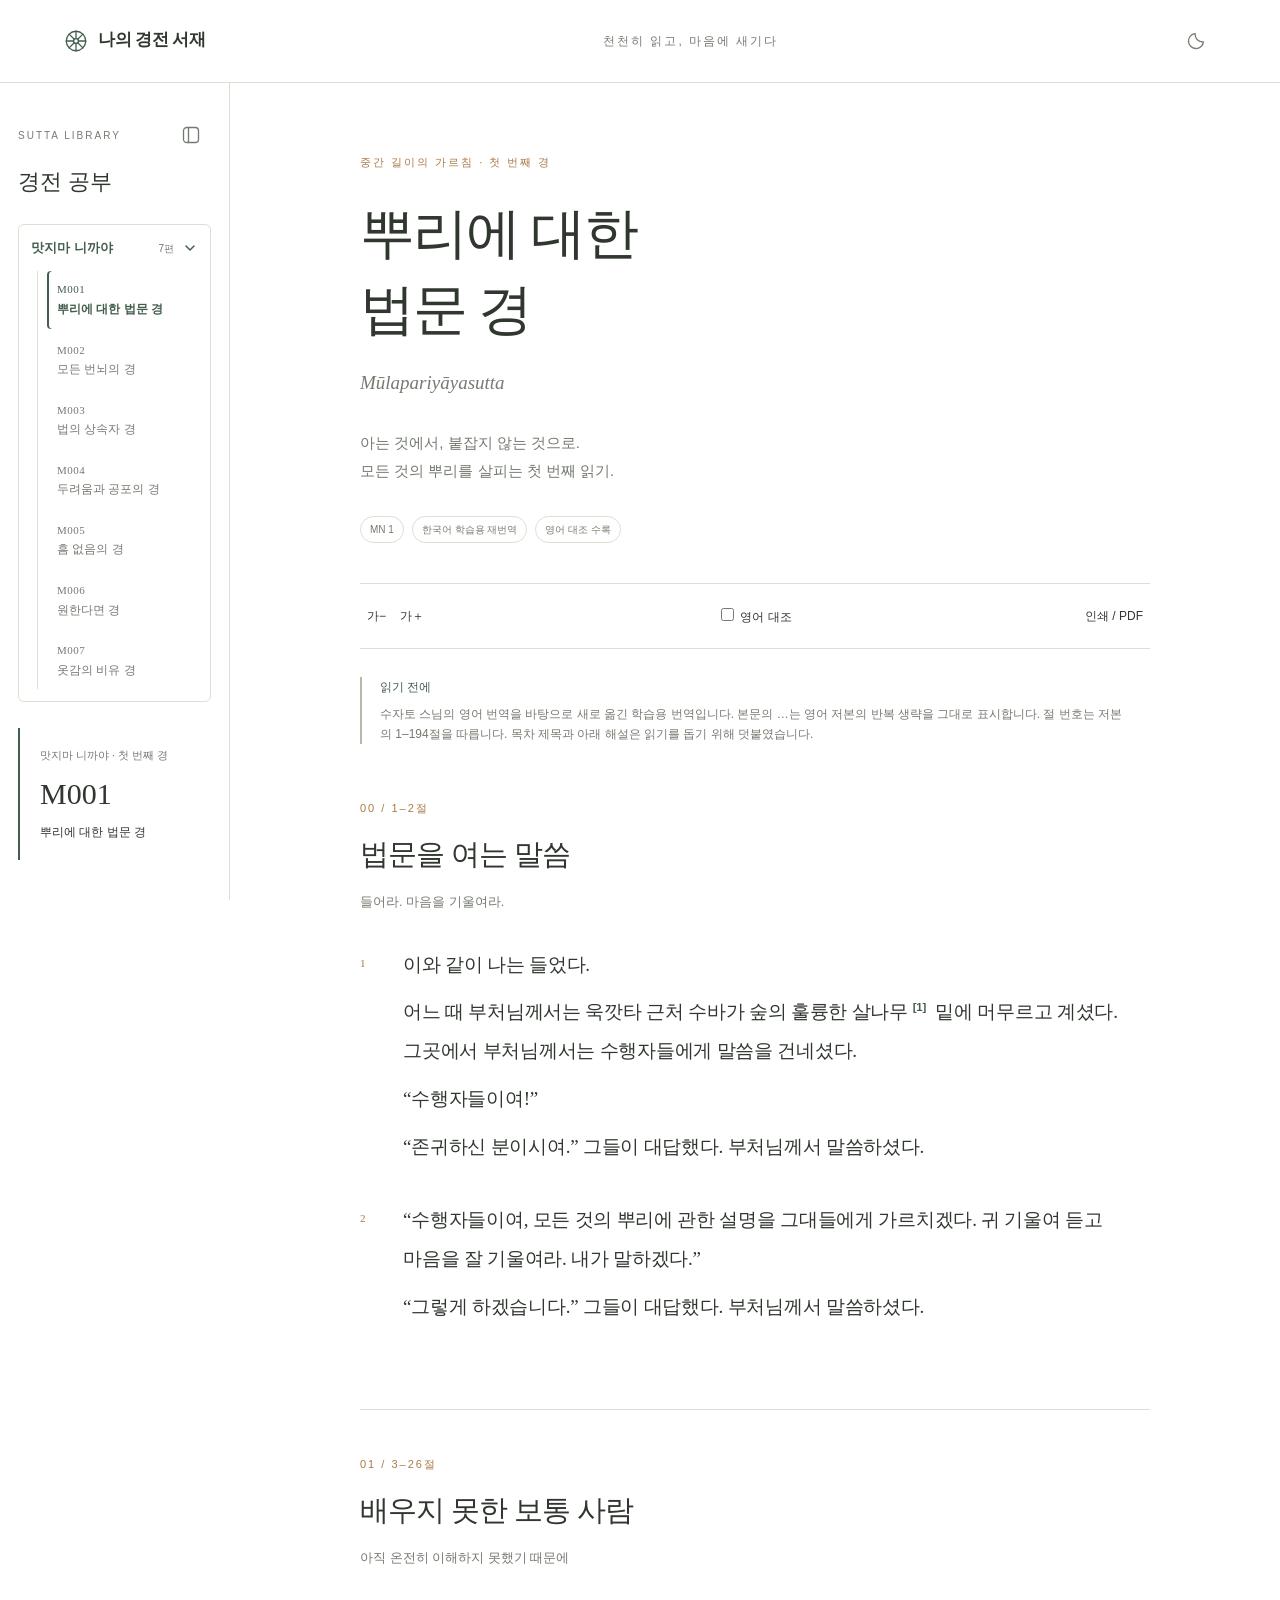
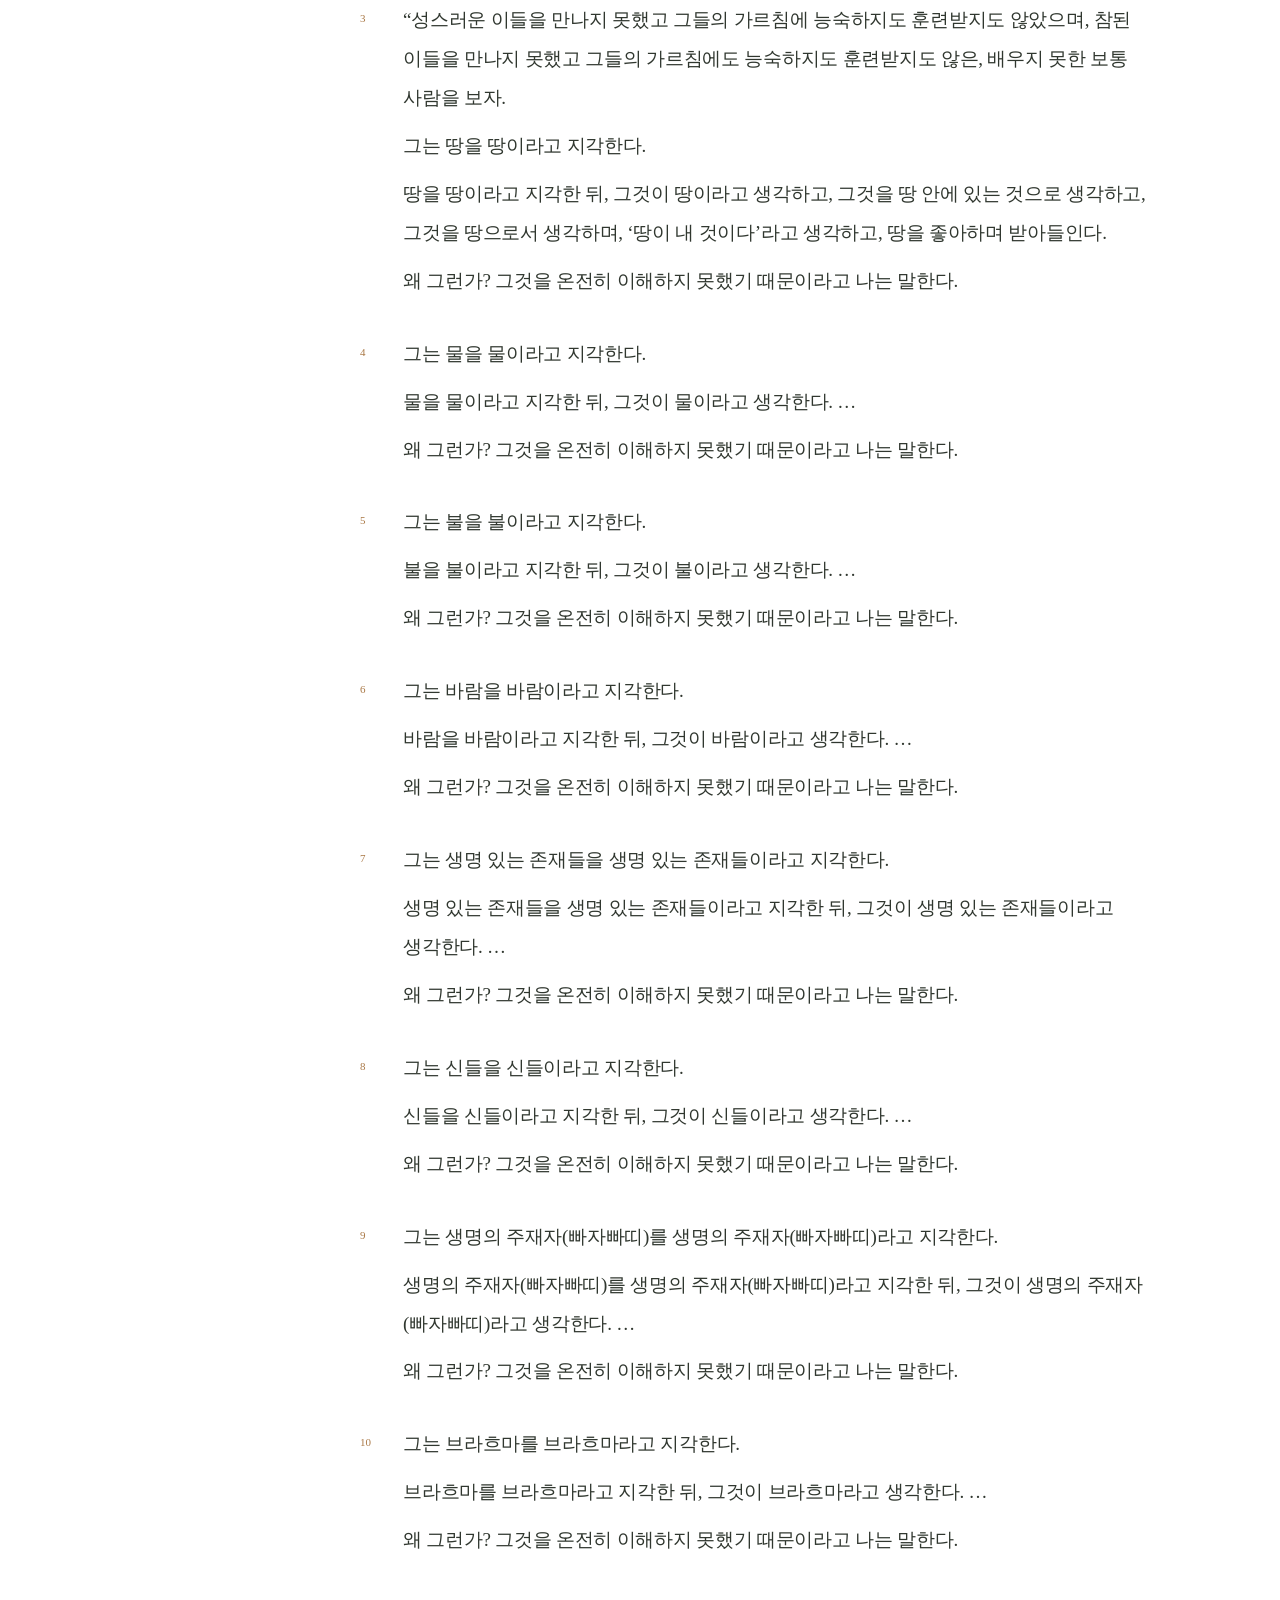
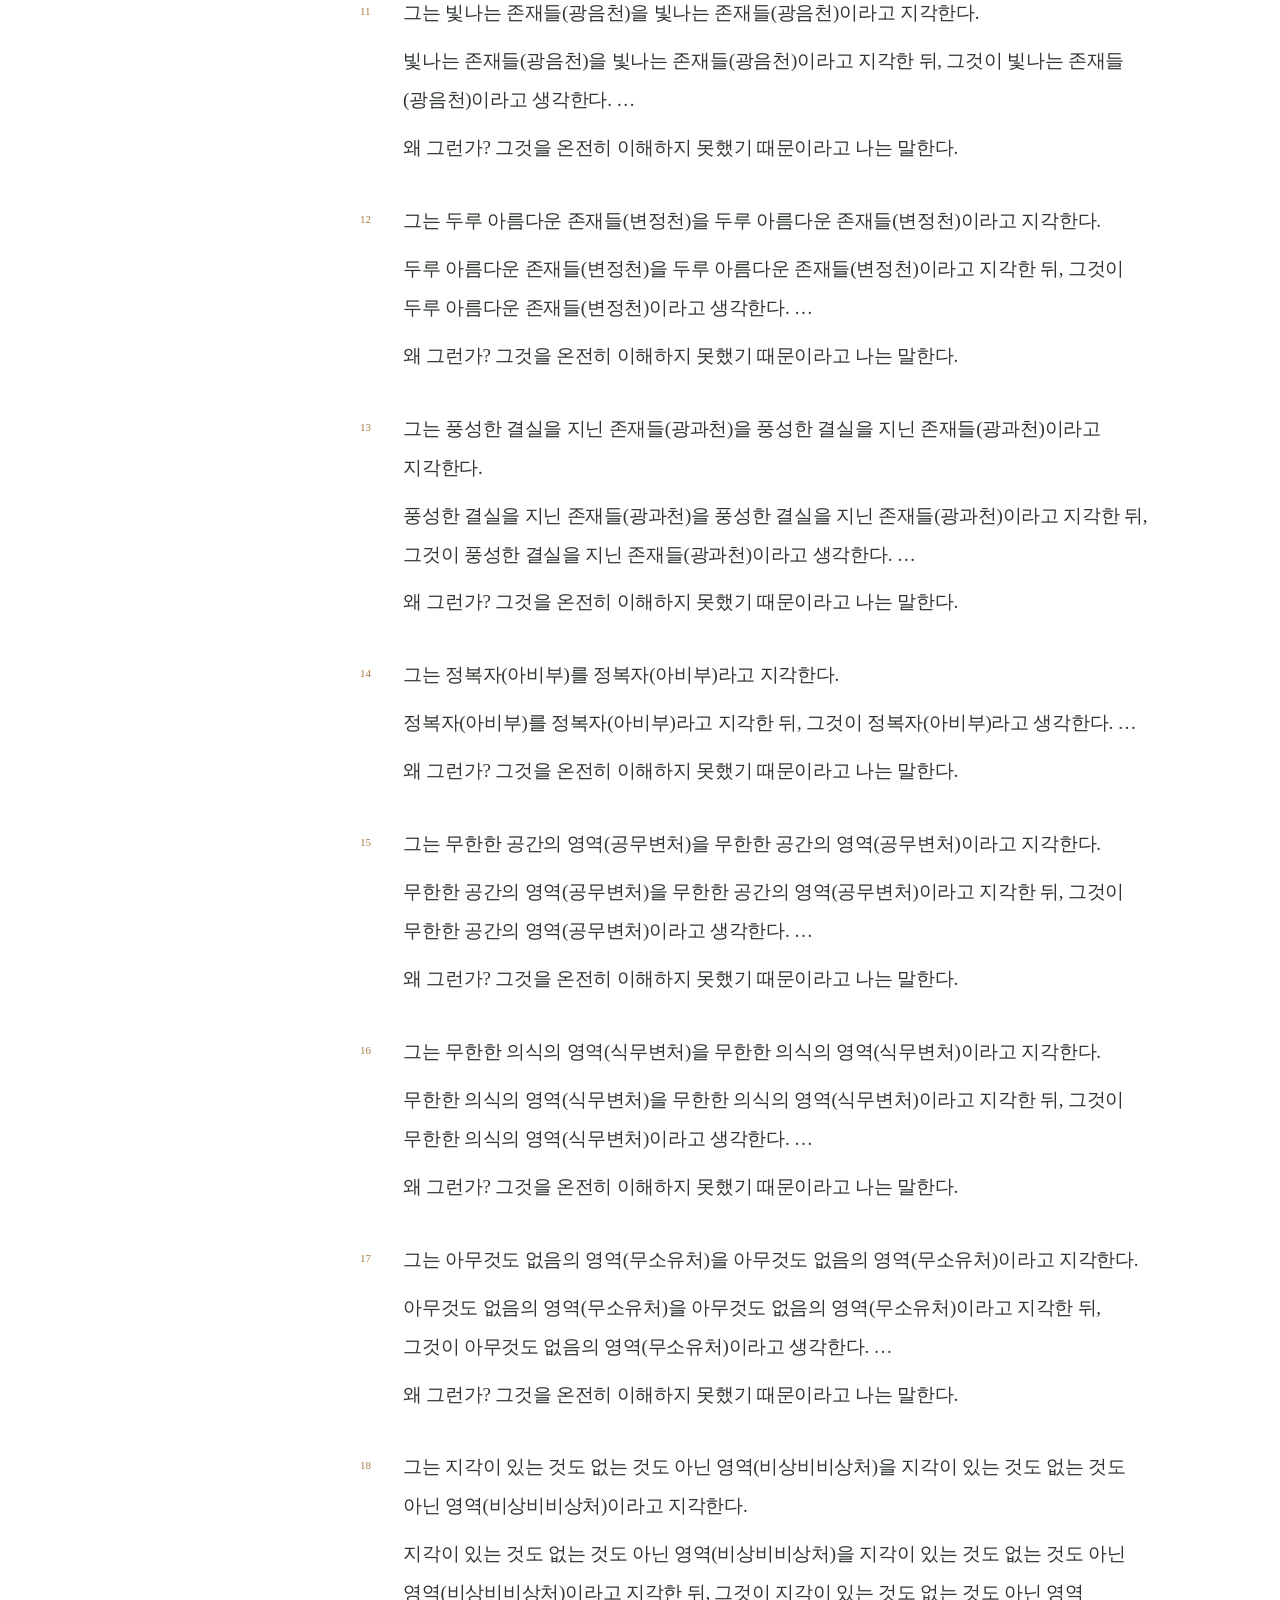
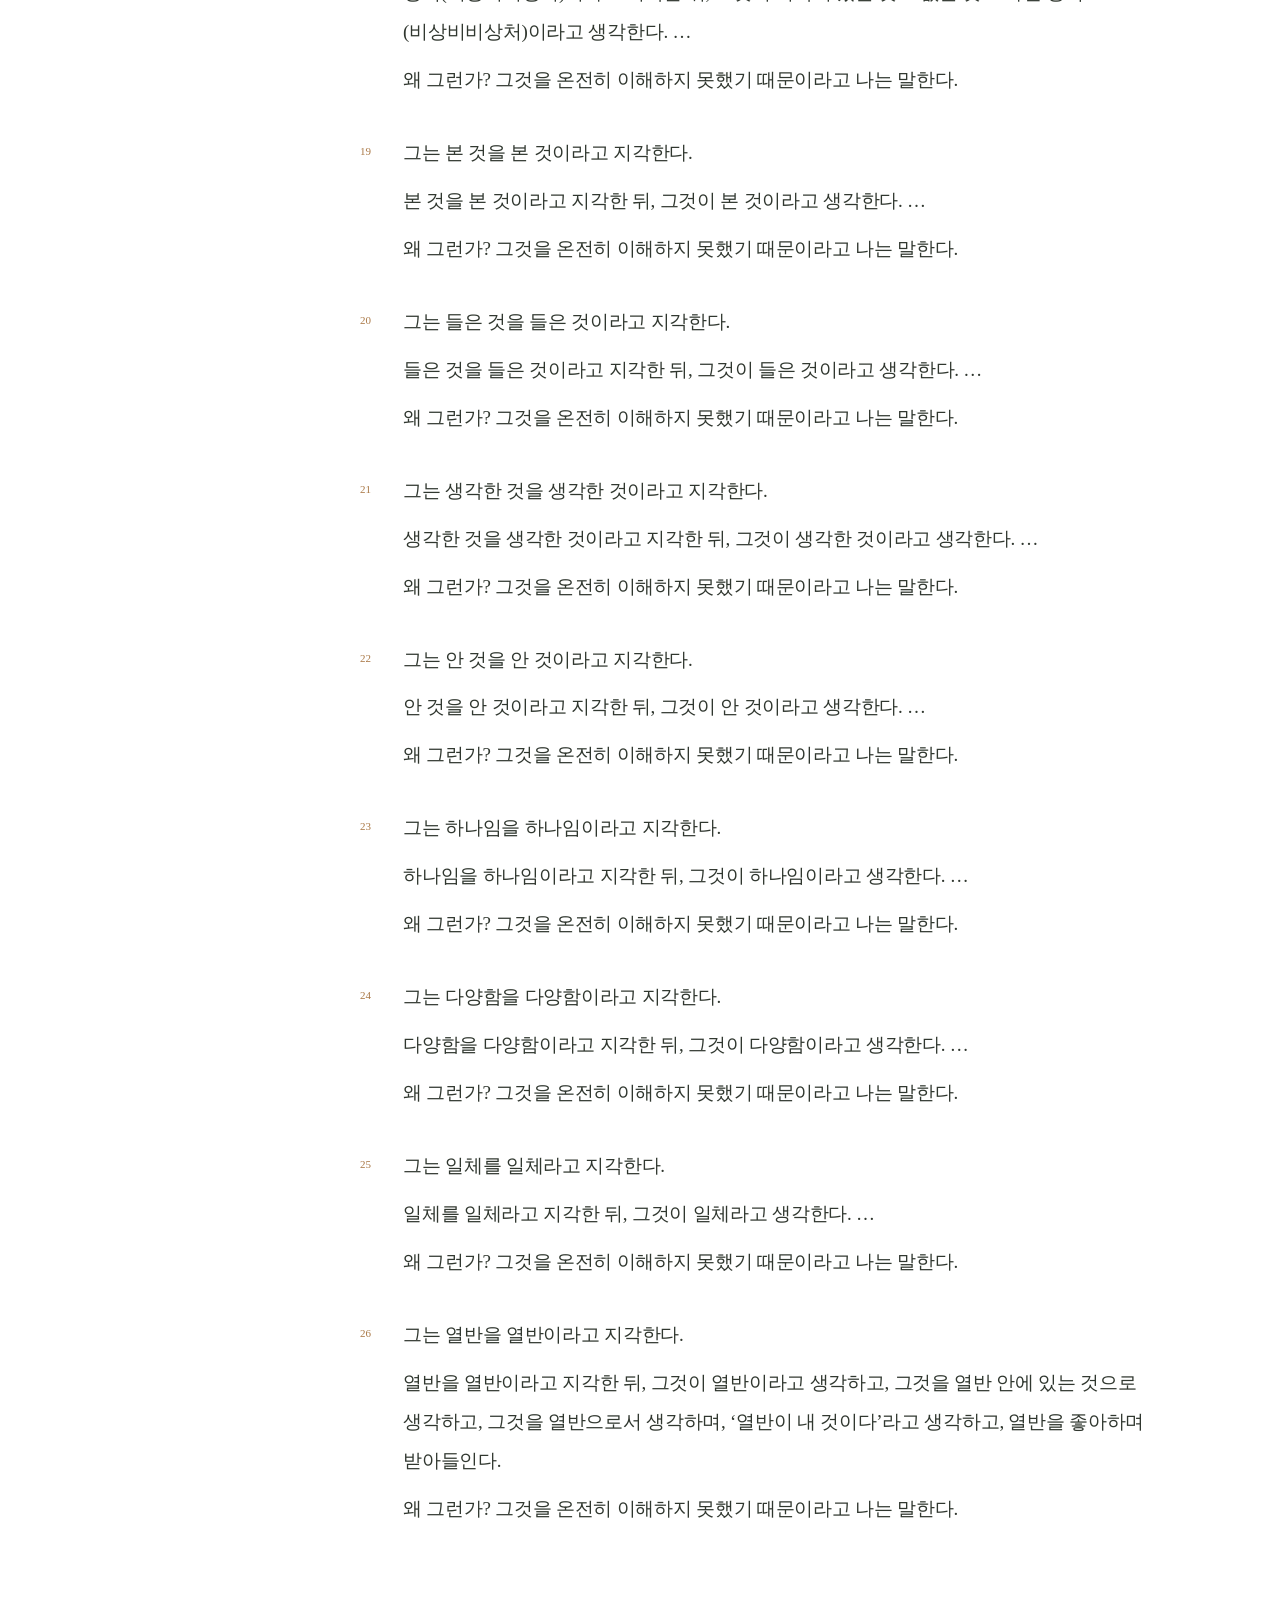
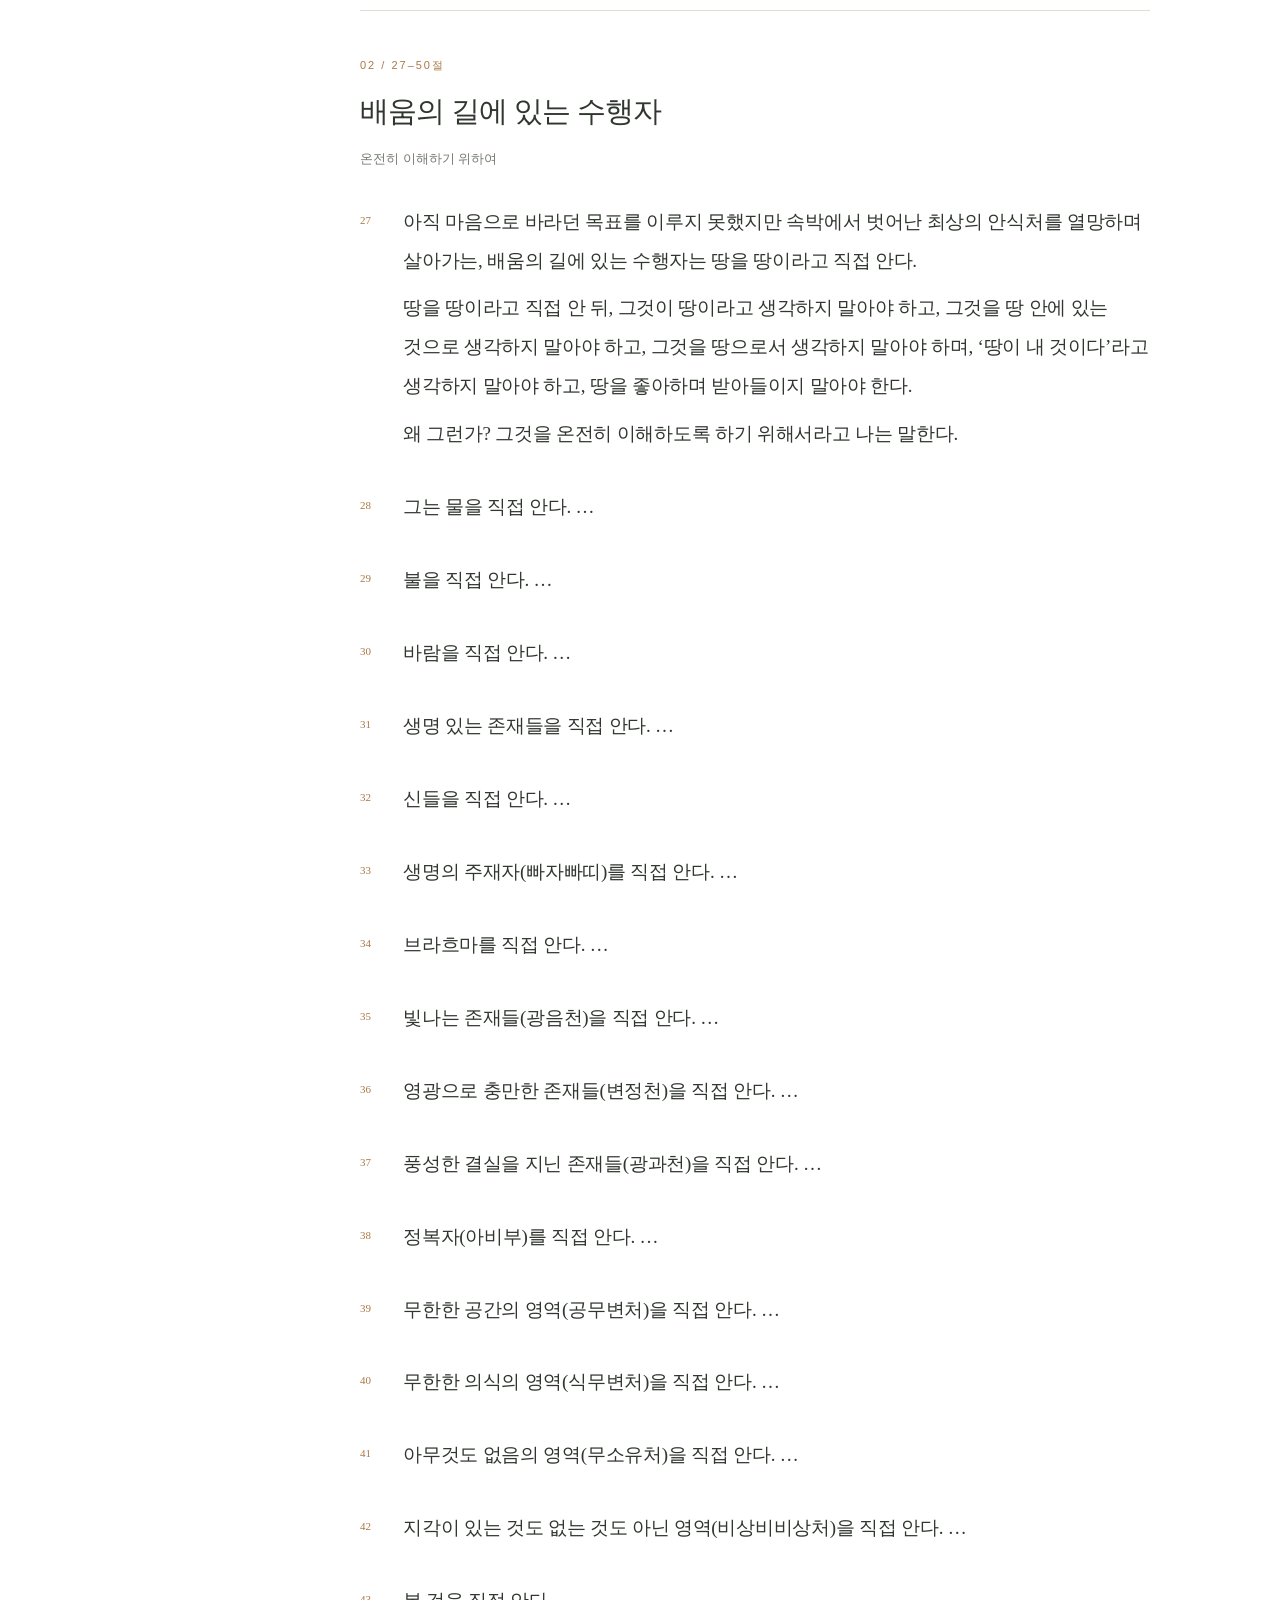
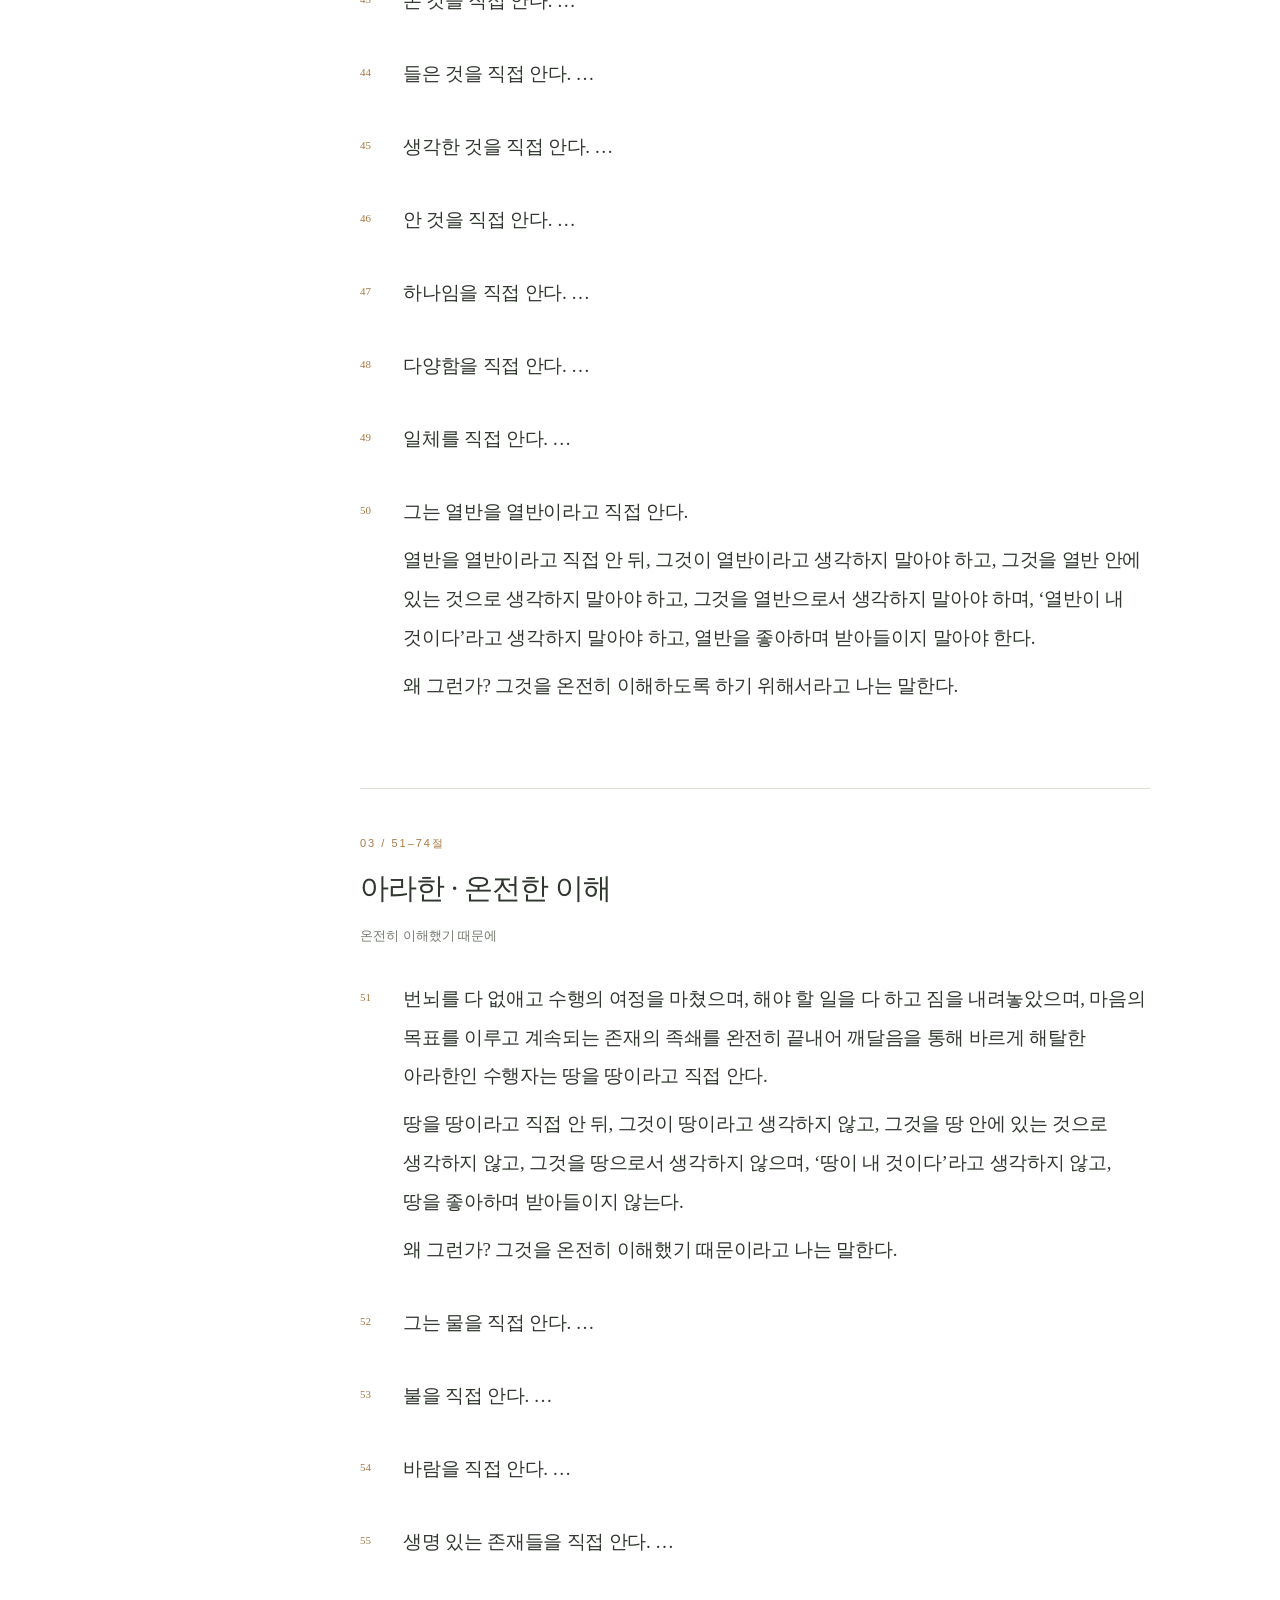
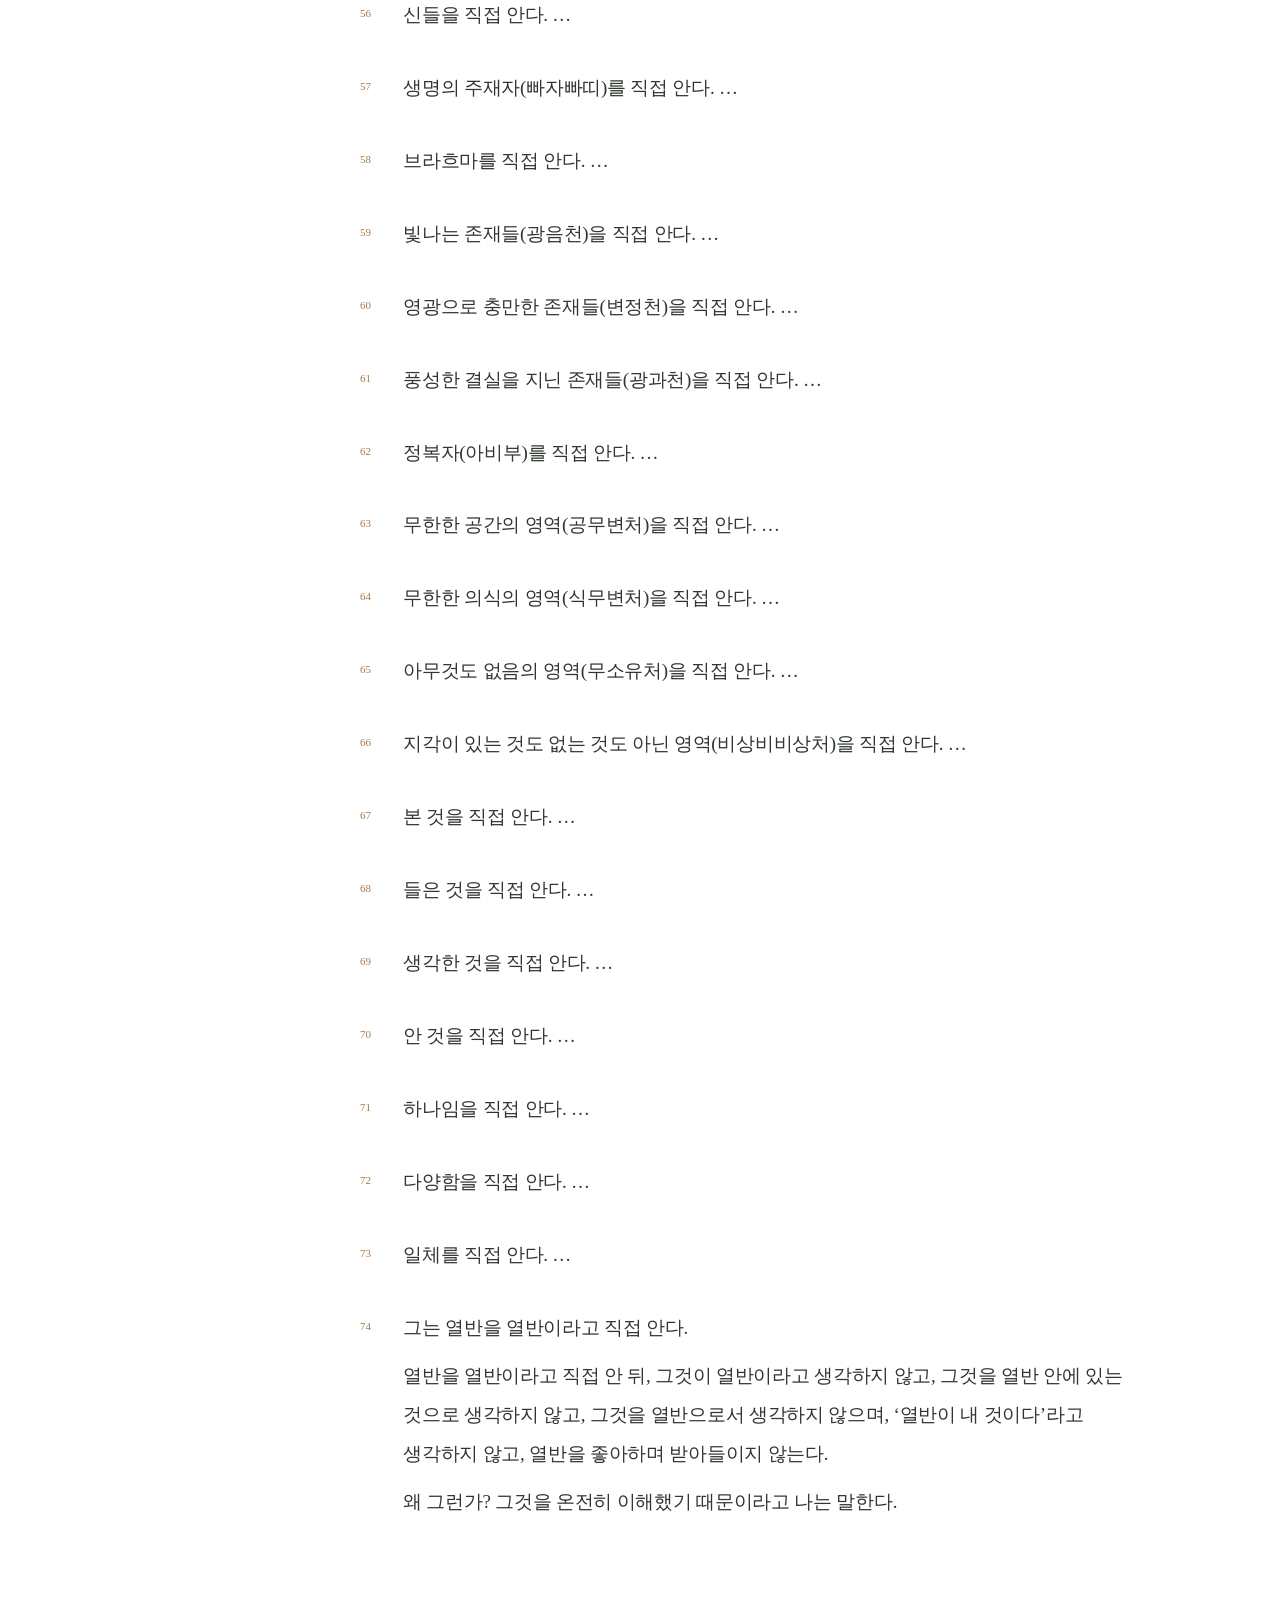
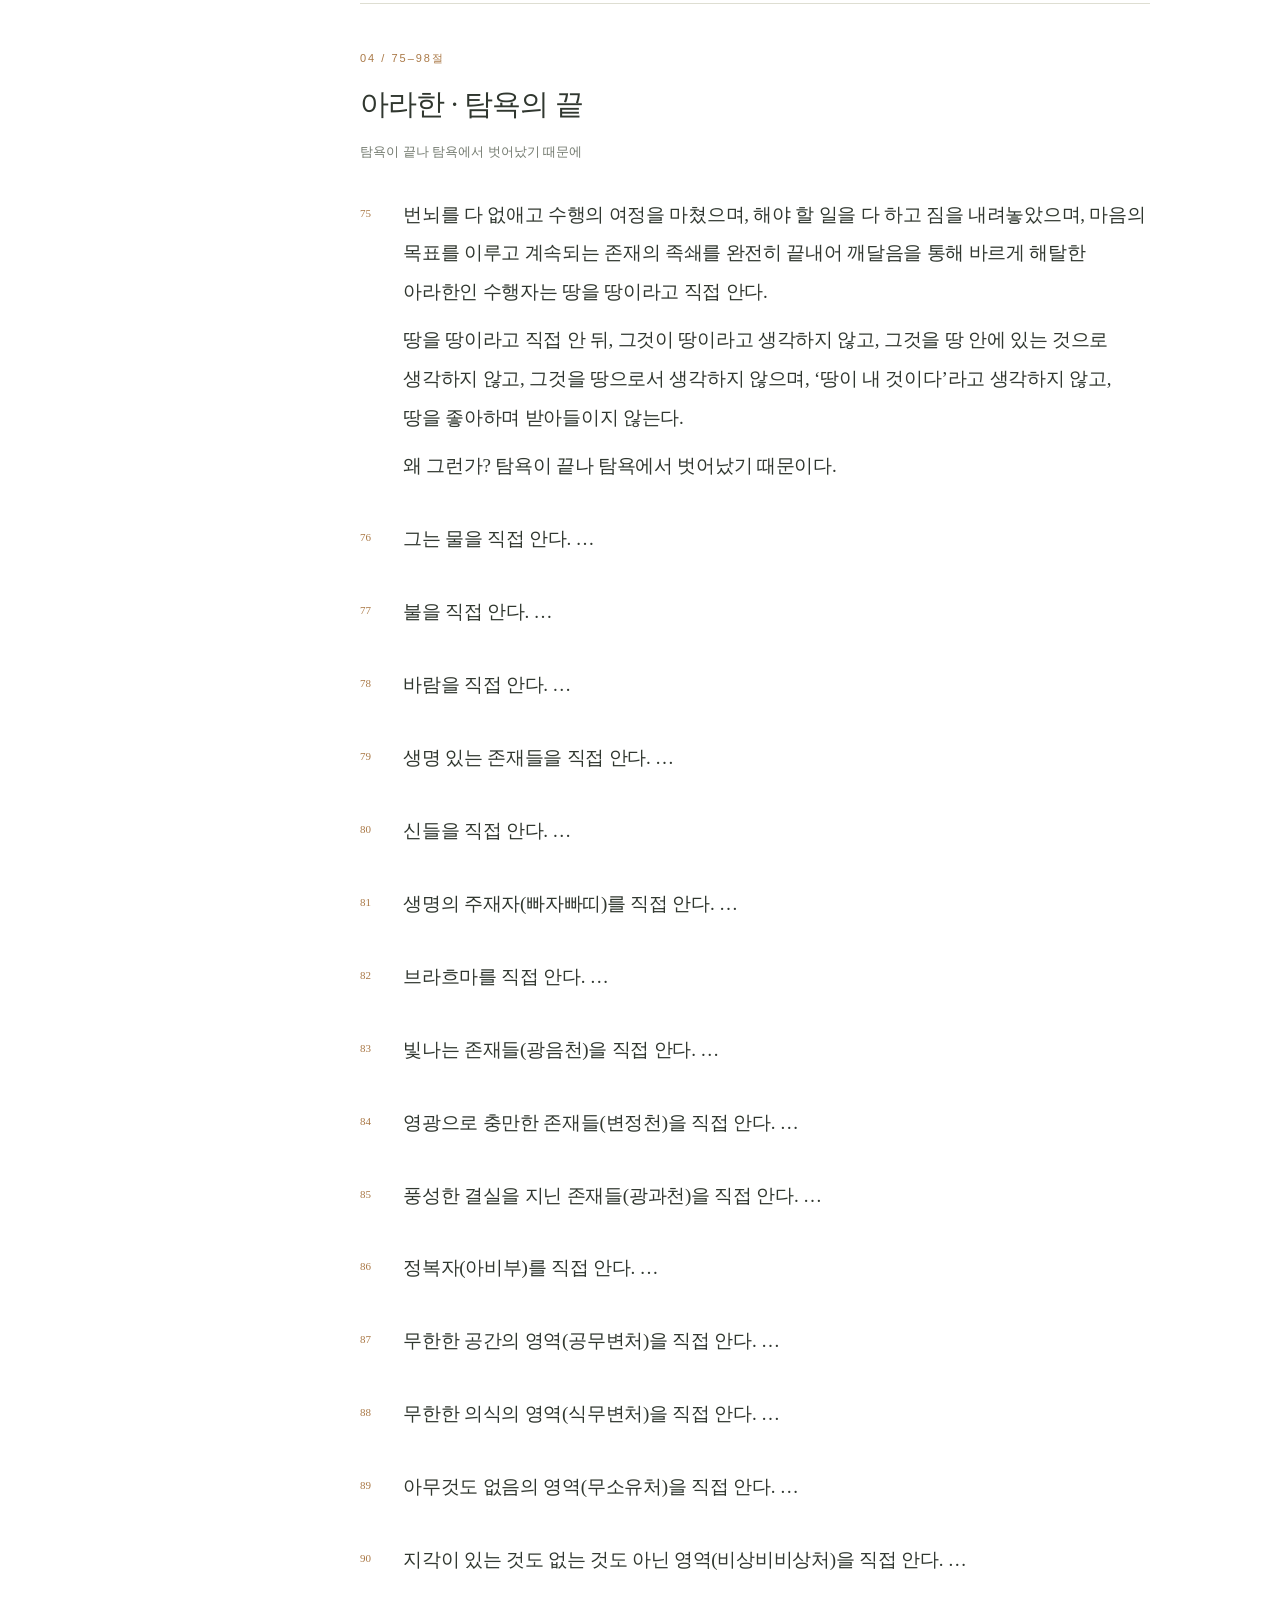
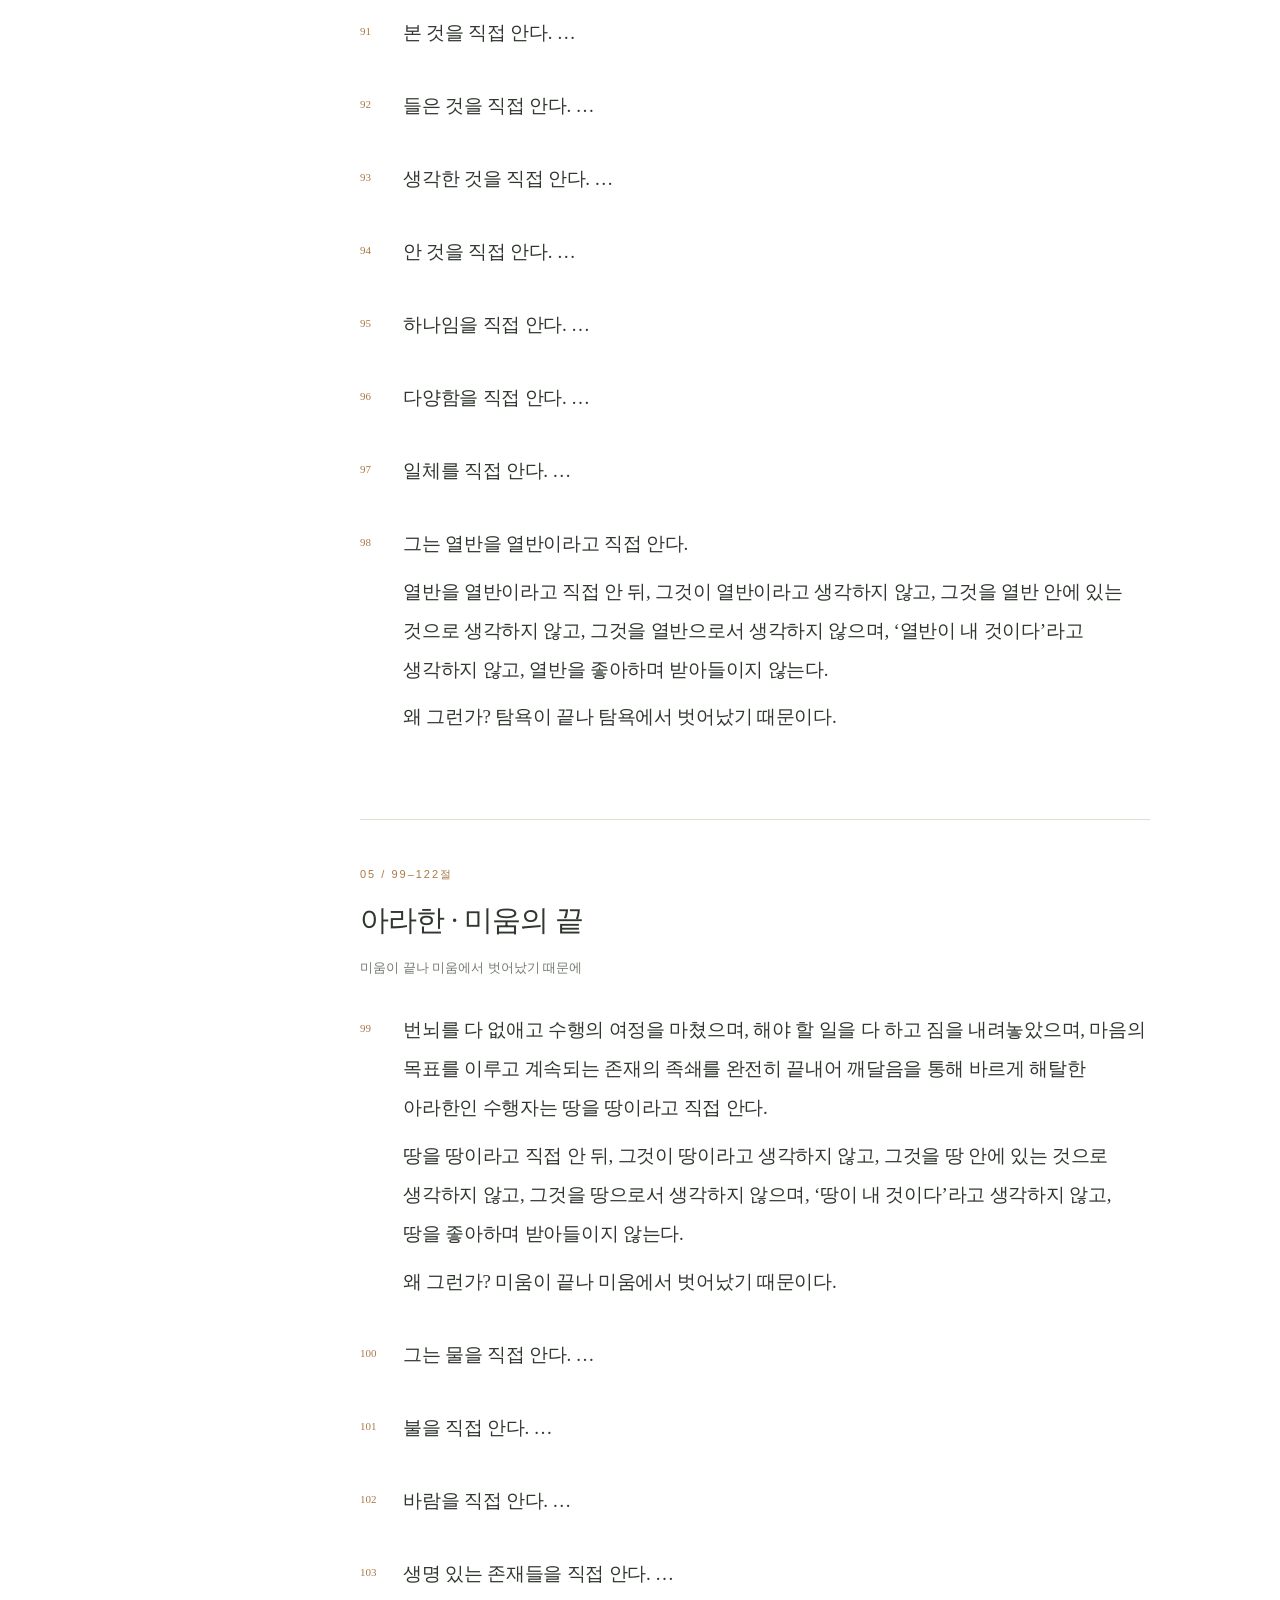
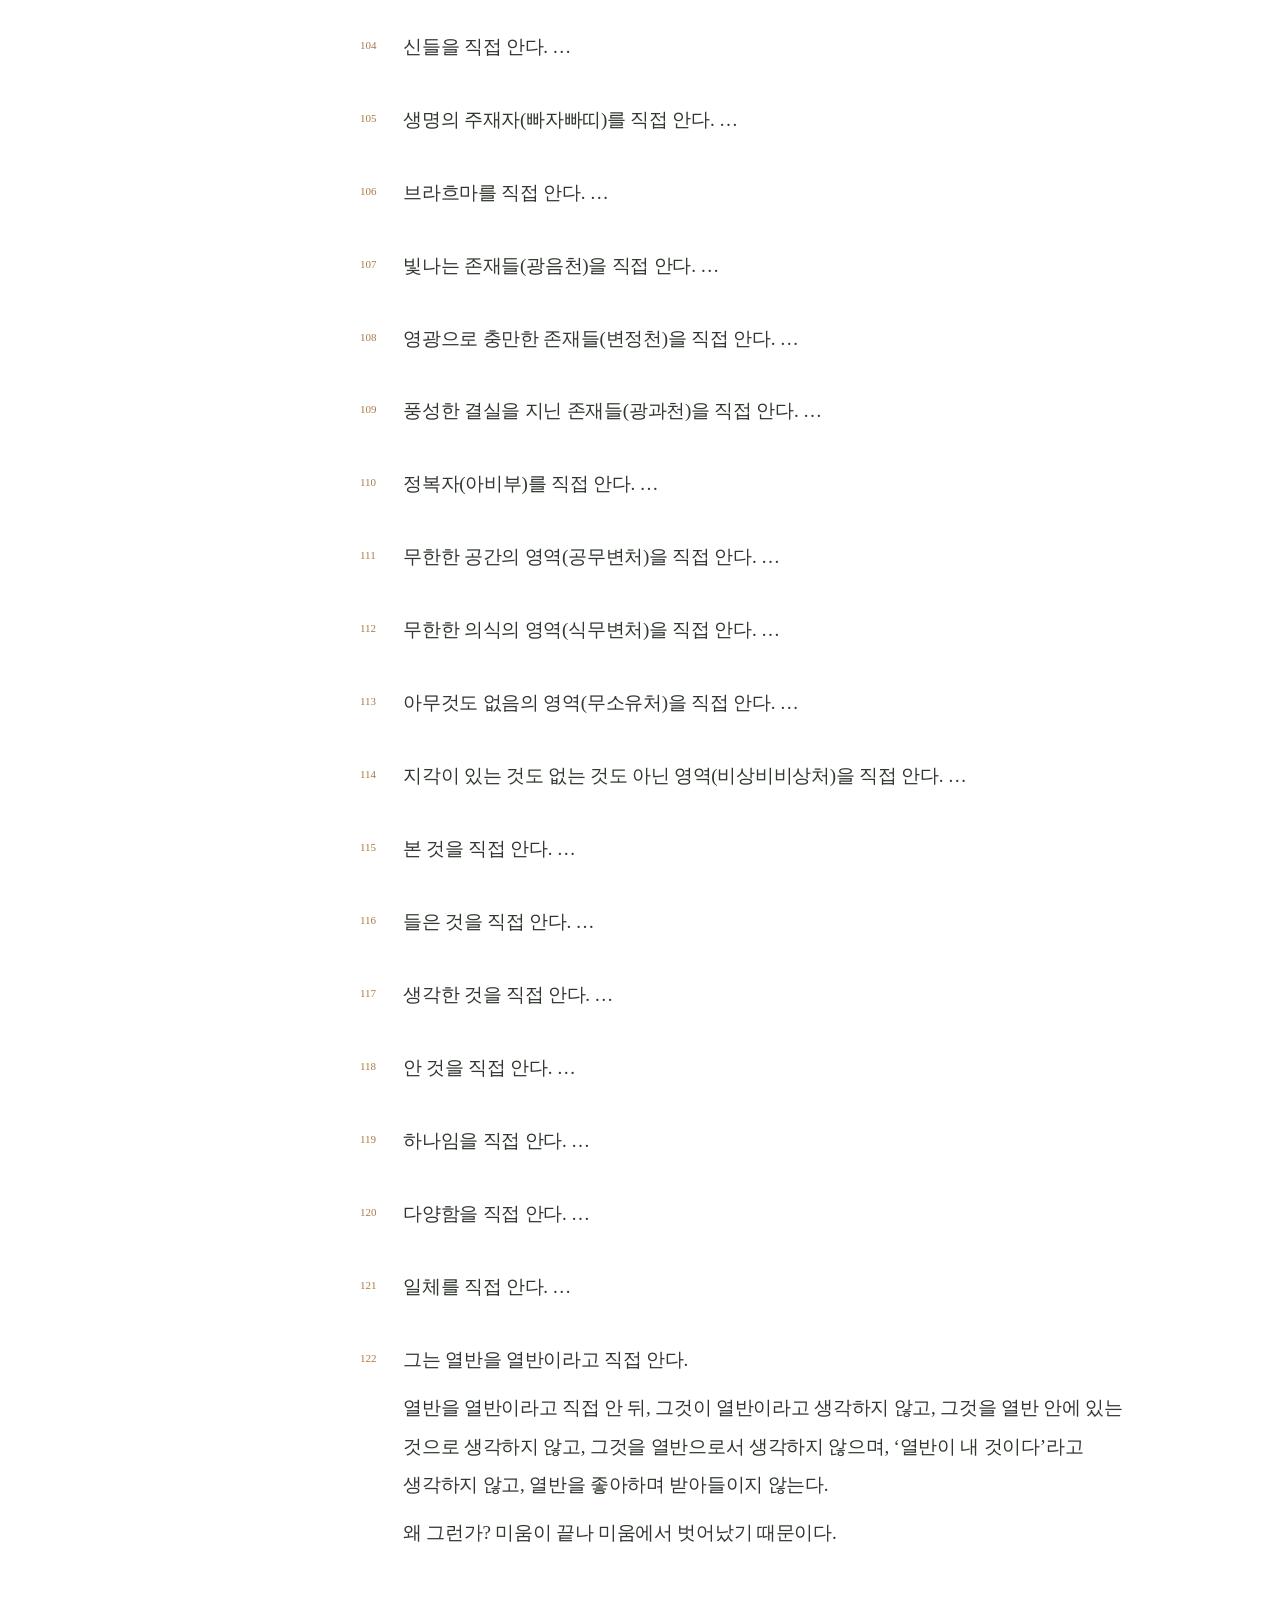
==== commit 3c34f529: "Add MN 7 cloth simile study reader Add the complete Korean learning retranslation of Sujato’s CC0 MN" ====
--- a/index.html
+++ b/index.html
@@ -1 +1 @@
-<!doctype html><html lang="ko"><head><meta charset="utf-8"><meta name="viewport" content="width=device-width,initial-scale=1"><meta name="description" content="맛지마 니까야 MN 1 뿌리에 대한 법문 경. 수자토 스님의 CC0 영어 번역에 기초한 한국어 학습용 재번역과 개인 독서 기록."><title>뿌리에 대한 법문 경 · 나의 경전 서재</title><link rel="stylesheet" href="style.css?v=20261012-white"><link rel="stylesheet" href="footnotes.css"><style>.personal-reflection{margin-top:28px}.personal-reflection .korean p{margin-bottom:1.5em}.reflection-notice{margin:24px 0 32px;padding:16px 18px;background:var(--paper);line-height:1.9}.reflection-nav{display:block;margin-top:12px;font-size:12px;color:var(--green)}@media print{.reflection-notice{display:block!important}.personal-reflection{break-before:page}}@media(max-width:700px){.reflection-nav{margin:12px 0 0;text-align:right;font-size:11px}}</style><link rel="stylesheet" href="library.css?v=20261012-icons"></head><body><a class="skip" href="#reading">본문으로 이동</a><div id="progress" aria-hidden="true"></div><header><div class="header-brand"><button id="sidebar-open" class="icon-button" aria-label="목차 펼치기" title="목차 펼치기" aria-expanded="false" aria-controls="reader-sidebar" hidden><svg viewBox="0 0 24 24" width="20" height="20" fill="none" stroke="currentColor" stroke-width="1.6" stroke-linecap="round" stroke-linejoin="round" aria-hidden="true" focusable="false"><rect x="3" y="3" width="18" height="18" rx="4"/><path d="M9 3v18"/></svg></button><a class="brand" href="#top"><svg class="brand-mark" xmlns="http://www.w3.org/2000/svg" viewBox="0 0 32 32" width="24" height="24" aria-hidden="true" focusable="false"><g fill="none" stroke="currentColor" stroke-width="1.75" stroke-linecap="round" stroke-linejoin="round"><circle cx="16" cy="16" r="13"/><path d="M16 12.75L16 3"/><path d="M18.298097 13.701903L25.192388 6.807612"/><path d="M19.25 16L29 16"/><path d="M18.298097 18.298097L25.192388 25.192388"/><path d="M16 19.25L16 29"/><path d="M13.701903 18.298097L6.807612 25.192388"/><path d="M12.75 16L3 16"/><path d="M13.701903 13.701903L6.807612 6.807612"/><circle cx="16" cy="16" r="3.25"/></g></svg><span class="brand-name">나의 경전 서재</span></a></div><span class="header-caption">천천히 읽고, 마음에 새기다</span><div class="header-actions"><button id="theme" class="icon-button" aria-label="어두운 화면으로 전환" title="어두운 화면으로 전환"><svg class="icon-moon" viewBox="0 0 24 24" width="20" height="20" fill="none" stroke="currentColor" stroke-width="1.6" stroke-linecap="round" stroke-linejoin="round" aria-hidden="true" focusable="false"><path d="M20.9 13A9 9 0 0 1 11 3.1 9 9 0 1 0 20.9 13Z"/></svg><svg class="icon-sun" viewBox="0 0 24 24" width="20" height="20" fill="none" stroke="currentColor" stroke-width="1.6" stroke-linecap="round" stroke-linejoin="round" aria-hidden="true" focusable="false"><circle cx="12" cy="12" r="4"/><path d="M12 2v2m0 16v2M2 12h2m16 0h2M4.9 4.9l1.4 1.4m11.4 11.4 1.4 1.4m0-14.2-1.4 1.4M6.3 17.7l-1.4 1.4"/></svg></button></div></header><div class="layout"><aside id="reader-sidebar"><div class="shelf-heading"><div class="shelf-label">SUTTA LIBRARY</div><button id="sidebar-toggle" class="icon-button" aria-label="목차 접기" title="목차 접기" aria-expanded="true" aria-controls="reader-sidebar"><svg viewBox="0 0 24 24" width="20" height="20" fill="none" stroke="currentColor" stroke-width="1.6" stroke-linecap="round" stroke-linejoin="round" aria-hidden="true" focusable="false"><rect x="3" y="3" width="18" height="18" rx="4"/><path d="M9 3v18"/></svg></button></div><div class="shelf-title">경전 공부</div><!-- library:start --><div class="library-tree" role="navigation" aria-label="경전 선택"><details class="library-category" open><summary><span class="library-category-title">맛지마 니까야</span><span class="library-count">6편</span><svg class="library-chevron" viewBox="0 0 16 16" width="16" height="16" aria-hidden="true" focusable="false"><path d="m6 4 4 4-4 4" fill="none" stroke="currentColor" stroke-width="1.5" stroke-linecap="round" stroke-linejoin="round"/></svg></summary><div class="library-books"><a class="library-book" href="index.html" aria-current="page"><span class="library-code">M001</span><span class="library-book-title">뿌리에 대한 법문 경</span></a><a class="library-book" href="mn2.html"><span class="library-code">M002</span><span class="library-book-title">모든 번뇌의 경</span></a><a class="library-book" href="mn3.html"><span class="library-code">M003</span><span class="library-book-title">법의 상속자 경</span></a><a class="library-book" href="mn4.html"><span class="library-code">M004</span><span class="library-book-title">두려움과 공포의 경</span></a><a class="library-book" href="mn5.html"><span class="library-code">M005</span><span class="library-book-title">흠 없음의 경</span></a><a class="library-book" href="mn6.html"><span class="library-code">M006</span><span class="library-book-title">원한다면 경</span></a></div></details></div><!-- library:end --><div class="book-card"><span>맛지마 니까야 · 첫 번째 경</span><strong>M001</strong><p>뿌리에 대한 법문 경</p></div><nav aria-label="본문 목차"><a href="#opening"><span>00</span>법문을 여는 말씀</a><a href="#ordinary"><span>01</span>배우지 못한 보통 사람</a><a href="#trainee"><span>02</span>배움의 길에 있는 수행자</a><a href="#arahant1"><span>03</span>아라한 · 온전한 이해</a><a href="#arahant2"><span>04</span>아라한 · 탐욕의 끝</a><a href="#arahant3"><span>05</span>아라한 · 미움의 끝</a><a href="#arahant4"><span>06</span>아라한 · 어리석음의 끝</a><a href="#tathagata1"><span>07</span>여래 · 끝까지 꿰뚫은 이해</a><a href="#tathagata2"><span>08</span>여래 · 괴로움의 뿌리</a></nav><a class="source-nav" href="#translation">번역과 출처 ↗</a><a class="reflection-nav" href="#my-understanding">공부 후 나의 이해 ↓</a></aside><main id="top"><div class="hero"><div class="eyebrow">중간 길이의 가르침 · 첫 번째 경</div><h1>뿌리에 대한<br>법문 경</h1><p class="pali" lang="pi">Mūlapariyāyasutta</p><p class="intro">아는 것에서, 붙잡지 않는 것으로.<br>모든 것의 뿌리를 살피는 첫 번째 읽기.</p><div class="hero-meta"><span>MN 1</span><span>한국어 학습용 재번역</span><span>영어 대조 수록</span></div></div><div class="toolbar" aria-label="읽기 설정"><div><button id="smaller" aria-label="글자 작게">가−</button><button id="larger" aria-label="글자 크게">가＋</button></div><label><input id="english-toggle" type="checkbox"> 영어 대조</label><button id="print">인쇄 / PDF</button></div><div class="reading-note"><strong>읽기 전에</strong><p>수자토 스님의 영어 번역을 바탕으로 새로 옮긴 학습용 번역입니다. 본문의 …는 영어 저본의 반복 생략을 그대로 표시합니다. 절 번호는 저본의 1–194절을 따릅니다. 목차 제목과 아래 해설은 읽기를 돕기 위해 덧붙였습니다.</p></div><div id="reading"><section id="opening" class="chapter"><div class="chapter-label">00 / 1–2절</div><h2>법문을 여는 말씀</h2><p class="chapter-sub">들어라. 마음을 기울여라.</p><article id="p1" class="verse"><a class="number" href="#p1" aria-label="1절 링크">1</a><div><div class="korean"><p>이와 같이 나는 들었다.</p><p>어느 때 부처님께서는 욱깟타 근처 수바가 숲의 훌륭한 살나무<sup><a class="footnote-ref" id="fnref-1" href="#fn-1" data-footnote="fn-1" aria-label="주석 1: 살나무 설명 보기">[1]</a></sup> 밑에 머무르고 계셨다. 그곳에서 부처님께서는 수행자들에게 말씀을 건네셨다.</p><p>“수행자들이여!”</p><p>“존귀하신 분이시여.” 그들이 대답했다. 부처님께서 말씀하셨다.</p></div><p class="english" lang="en">So I have heard. At one time the Buddha was staying near Ukkaṭṭhā in the Subhaga Forest at the root of a magnificent sal tree. There the Buddha addressed the mendicants, “Mendicants!” “Venerable sir,” they replied. The Buddha said this:</p></div></article><article id="p2" class="verse"><a class="number" href="#p2" aria-label="2절 링크">2</a><div><div class="korean"><p>“수행자들이여, 모든 것의 뿌리에 관한 설명을 그대들에게 가르치겠다. 귀 기울여 듣고 마음을 잘 기울여라. 내가 말하겠다.”</p><p>“그렇게 하겠습니다.” 그들이 대답했다. 부처님께서 말씀하셨다.</p></div><p class="english" lang="en">“Mendicants, I will teach you the explanation of the root of all things. Listen and apply your minds well, I will speak.” “Yes, sir,” they replied. The Buddha said this:</p></div></article></section><section id="ordinary" class="chapter"><div class="chapter-label">01 / 3–26절</div><h2>배우지 못한 보통 사람</h2><p class="chapter-sub">아직 온전히 이해하지 못했기 때문에</p><article id="p3" class="verse"><a class="number" href="#p3" aria-label="3절 링크">3</a><div><div class="korean"><p>“성스러운 이들을 만나지 못했고 그들의 가르침에 능숙하지도 훈련받지도 않았으며, 참된 이들을 만나지 못했고 그들의 가르침에도 능숙하지도 훈련받지도 않은, 배우지 못한 보통 사람을 보자.</p><p>그는 땅을 땅이라고 지각한다.</p><p>땅을 땅이라고 지각한 뒤, 그것이 땅이라고 생각하고, 그것을 땅 안에 있는 것으로 생각하고, 그것을 땅으로서 생각하며, ‘땅이 내 것이다’라고 생각하고, 땅을 좋아하며 받아들인다.</p><p>왜 그런가? 그것을 온전히 이해하지 못했기 때문이라고 나는 말한다.</p></div><p class="english" lang="en">“Take an unlearned ordinary person who has not seen the noble ones, and is neither skilled nor trained in the teaching of the noble ones. They’ve not seen true persons, and are neither skilled nor trained in the teaching of the true persons. They perceive earth as earth. Having perceived earth as earth, they conceive it to be earth, they conceive it in earth, they conceive it as earth, they conceive that ‘earth is mine’, they approve earth. Why is that? Because they haven’t completely understood it, I say.</p></div></article><article id="p4" class="verse"><a class="number" href="#p4" aria-label="4절 링크">4</a><div><div class="korean"><p>그는 물을 물이라고 지각한다.</p><p>물을 물이라고 지각한 뒤, 그것이 물이라고 생각한다. …</p><p>왜 그런가? 그것을 온전히 이해하지 못했기 때문이라고 나는 말한다.</p></div><p class="english" lang="en">They perceive water as water. Having perceived water as water, they conceive it to be water … Why is that? Because they haven’t completely understood it, I say.</p></div></article><article id="p5" class="verse"><a class="number" href="#p5" aria-label="5절 링크">5</a><div><div class="korean"><p>그는 불을 불이라고 지각한다.</p><p>불을 불이라고 지각한 뒤, 그것이 불이라고 생각한다. …</p><p>왜 그런가? 그것을 온전히 이해하지 못했기 때문이라고 나는 말한다.</p></div><p class="english" lang="en">They perceive fire as fire. Having perceived fire as fire, they conceive it to be fire … Why is that? Because they haven’t completely understood it, I say.</p></div></article><article id="p6" class="verse"><a class="number" href="#p6" aria-label="6절 링크">6</a><div><div class="korean"><p>그는 바람을 바람이라고 지각한다.</p><p>바람을 바람이라고 지각한 뒤, 그것이 바람이라고 생각한다. …</p><p>왜 그런가? 그것을 온전히 이해하지 못했기 때문이라고 나는 말한다.</p></div><p class="english" lang="en">They perceive air as air. Having perceived air as air, they conceive it to be air … Why is that? Because they haven’t completely understood it, I say.</p></div></article><article id="p7" class="verse"><a class="number" href="#p7" aria-label="7절 링크">7</a><div><div class="korean"><p>그는 생명 있는 존재들을 생명 있는 존재들이라고 지각한다.</p><p>생명 있는 존재들을 생명 있는 존재들이라고 지각한 뒤, 그것이 생명 있는 존재들이라고 생각한다. …</p><p>왜 그런가? 그것을 온전히 이해하지 못했기 때문이라고 나는 말한다.</p></div><p class="english" lang="en">They perceive creatures as creatures. Having perceived creatures as creatures, they conceive them to be creatures … Why is that? Because they haven’t completely understood it, I say.</p></div></article><article id="p8" class="verse"><a class="number" href="#p8" aria-label="8절 링크">8</a><div><div class="korean"><p>그는 신들을 신들이라고 지각한다.</p><p>신들을 신들이라고 지각한 뒤, 그것이 신들이라고 생각한다. …</p><p>왜 그런가? 그것을 온전히 이해하지 못했기 때문이라고 나는 말한다.</p></div><p class="english" lang="en">They perceive gods as gods. Having perceived gods as gods, they conceive them to be gods … Why is that? Because they haven’t completely understood it, I say.</p></div></article><article id="p9" class="verse"><a class="number" href="#p9" aria-label="9절 링크">9</a><div><div class="korean"><p>그는 생명의 주재자(빠자빠띠)를 생명의 주재자(빠자빠띠)라고 지각한다.</p><p>생명의 주재자(빠자빠띠)를 생명의 주재자(빠자빠띠)라고 지각한 뒤, 그것이 생명의 주재자(빠자빠띠)라고 생각한다. …</p><p>왜 그런가? 그것을 온전히 이해하지 못했기 때문이라고 나는 말한다.</p></div><p class="english" lang="en">They perceive the Progenitor as the Progenitor. Having perceived the Progenitor as the Progenitor, they conceive him to be the Progenitor … Why is that? Because they haven’t completely understood it, I say.</p></div></article><article id="p10" class="verse"><a class="number" href="#p10" aria-label="10절 링크">10</a><div><div class="korean"><p>그는 브라흐마를 브라흐마라고 지각한다.</p><p>브라흐마를 브라흐마라고 지각한 뒤, 그것이 브라흐마라고 생각한다. …</p><p>왜 그런가? 그것을 온전히 이해하지 못했기 때문이라고 나는 말한다.</p></div><p class="english" lang="en">They perceive the Divinity as the Divinity. Having perceived the Divinity as the Divinity, they conceive him to be the Divinity … Why is that? Because they haven’t completely understood it, I say.</p></div></article><article id="p11" class="verse"><a class="number" href="#p11" aria-label="11절 링크">11</a><div><div class="korean"><p>그는 빛나는 존재들(광음천)을 빛나는 존재들(광음천)이라고 지각한다.</p><p>빛나는 존재들(광음천)을 빛나는 존재들(광음천)이라고 지각한 뒤, 그것이 빛나는 존재들(광음천)이라고 생각한다. …</p><p>왜 그런가? 그것을 온전히 이해하지 못했기 때문이라고 나는 말한다.</p></div><p class="english" lang="en">They perceive those of sublime luminosity as those of sublime luminosity. Having perceived those of sublime luminosity as those of sublime luminosity, they conceive them to be those of sublime luminosity … Why is that? Because they haven’t completely understood it, I say.</p></div></article><article id="p12" class="verse"><a class="number" href="#p12" aria-label="12절 링크">12</a><div><div class="korean"><p>그는 두루 아름다운 존재들(변정천)을 두루 아름다운 존재들(변정천)이라고 지각한다.</p><p>두루 아름다운 존재들(변정천)을 두루 아름다운 존재들(변정천)이라고 지각한 뒤, 그것이 두루 아름다운 존재들(변정천)이라고 생각한다. …</p><p>왜 그런가? 그것을 온전히 이해하지 못했기 때문이라고 나는 말한다.</p></div><p class="english" lang="en">They perceive those of universal beauty as those of universal beauty. But then they conceive them to be those of universal beauty … Why is that? Because they haven’t completely understood it, I say.</p></div></article><article id="p13" class="verse"><a class="number" href="#p13" aria-label="13절 링크">13</a><div><div class="korean"><p>그는 풍성한 결실을 지닌 존재들(광과천)을 풍성한 결실을 지닌 존재들(광과천)이라고 지각한다.</p><p>풍성한 결실을 지닌 존재들(광과천)을 풍성한 결실을 지닌 존재들(광과천)이라고 지각한 뒤, 그것이 풍성한 결실을 지닌 존재들(광과천)이라고 생각한다. …</p><p>왜 그런가? 그것을 온전히 이해하지 못했기 때문이라고 나는 말한다.</p></div><p class="english" lang="en">They perceive those of abundant fruit as those of abundant fruit. Having perceived those of abundant fruit as those of abundant fruit, they conceive them to be those of abundant fruit … Why is that? Because they haven’t completely understood it, I say.</p></div></article><article id="p14" class="verse"><a class="number" href="#p14" aria-label="14절 링크">14</a><div><div class="korean"><p>그는 정복자(아비부)를 정복자(아비부)라고 지각한다.</p><p>정복자(아비부)를 정복자(아비부)라고 지각한 뒤, 그것이 정복자(아비부)라고 생각한다. …</p><p>왜 그런가? 그것을 온전히 이해하지 못했기 때문이라고 나는 말한다.</p></div><p class="english" lang="en">They perceive the Vanquisher as the Vanquisher. Having perceived the Vanquisher as the Vanquisher, they conceive him to be the Vanquisher … Why is that? Because they haven’t completely understood it, I say.</p></div></article><article id="p15" class="verse"><a class="number" href="#p15" aria-label="15절 링크">15</a><div><div class="korean"><p>그는 무한한 공간의 영역(공무변처)을 무한한 공간의 영역(공무변처)이라고 지각한다.</p><p>무한한 공간의 영역(공무변처)을 무한한 공간의 영역(공무변처)이라고 지각한 뒤, 그것이 무한한 공간의 영역(공무변처)이라고 생각한다. …</p><p>왜 그런가? 그것을 온전히 이해하지 못했기 때문이라고 나는 말한다.</p></div><p class="english" lang="en">They perceive the dimension of infinite space as the dimension of infinite space. Having perceived the dimension of infinite space as the dimension of infinite space, they conceive it to be the dimension of infinite space … Why is that? Because they haven’t completely understood it, I say.</p></div></article><article id="p16" class="verse"><a class="number" href="#p16" aria-label="16절 링크">16</a><div><div class="korean"><p>그는 무한한 의식의 영역(식무변처)을 무한한 의식의 영역(식무변처)이라고 지각한다.</p><p>무한한 의식의 영역(식무변처)을 무한한 의식의 영역(식무변처)이라고 지각한 뒤, 그것이 무한한 의식의 영역(식무변처)이라고 생각한다. …</p><p>왜 그런가? 그것을 온전히 이해하지 못했기 때문이라고 나는 말한다.</p></div><p class="english" lang="en">They perceive the dimension of infinite consciousness as the dimension of infinite consciousness. Having perceived the dimension of infinite consciousness as the dimension of infinite consciousness, they conceive it to be the dimension of infinite consciousness … Why is that? Because they haven’t completely understood it, I say.</p></div></article><article id="p17" class="verse"><a class="number" href="#p17" aria-label="17절 링크">17</a><div><div class="korean"><p>그는 아무것도 없음의 영역(무소유처)을 아무것도 없음의 영역(무소유처)이라고 지각한다.</p><p>아무것도 없음의 영역(무소유처)을 아무것도 없음의 영역(무소유처)이라고 지각한 뒤, 그것이 아무것도 없음의 영역(무소유처)이라고 생각한다. …</p><p>왜 그런가? 그것을 온전히 이해하지 못했기 때문이라고 나는 말한다.</p></div><p class="english" lang="en">They perceive the dimension of nothingness as the dimension of nothingness. Having perceived the dimension of nothingness as the dimension of nothingness, they conceive it to be the dimension of nothingness … Why is that? Because they haven’t completely understood it, I say.</p></div></article><article id="p18" class="verse"><a class="number" href="#p18" aria-label="18절 링크">18</a><div><div class="korean"><p>그는 지각이 있는 것도 없는 것도 아닌 영역(비상비비상처)을 지각이 있는 것도 없는 것도 아닌 영역(비상비비상처)이라고 지각한다.</p><p>지각이 있는 것도 없는 것도 아닌 영역(비상비비상처)을 지각이 있는 것도 없는 것도 아닌 영역(비상비비상처)이라고 지각한 뒤, 그것이 지각이 있는 것도 없는 것도 아닌 영역(비상비비상처)이라고 생각한다. …</p><p>왜 그런가? 그것을 온전히 이해하지 못했기 때문이라고 나는 말한다.</p></div><p class="english" lang="en">They perceive the dimension of neither perception nor non-perception as the dimension of neither perception nor non-perception. Having perceived the dimension of neither perception nor non-perception as the dimension of neither perception nor non-perception, they conceive it to be the dimension of neither perception nor non-perception … Why is that? Because they haven’t completely understood it, I say.</p></div></article><article id="p19" class="verse"><a class="number" href="#p19" aria-label="19절 링크">19</a><div><div class="korean"><p>그는 본 것을 본 것이라고 지각한다.</p><p>본 것을 본 것이라고 지각한 뒤, 그것이 본 것이라고 생각한다. …</p><p>왜 그런가? 그것을 온전히 이해하지 못했기 때문이라고 나는 말한다.</p></div><p class="english" lang="en">They perceive the seen as the seen. Having perceived the seen as the seen, they conceive it to be the seen … Why is that? Because they haven’t completely understood it, I say.</p></div></article><article id="p20" class="verse"><a class="number" href="#p20" aria-label="20절 링크">20</a><div><div class="korean"><p>그는 들은 것을 들은 것이라고 지각한다.</p><p>들은 것을 들은 것이라고 지각한 뒤, 그것이 들은 것이라고 생각한다. …</p><p>왜 그런가? 그것을 온전히 이해하지 못했기 때문이라고 나는 말한다.</p></div><p class="english" lang="en">They perceive the heard as the heard. Having perceived the heard as the heard, they conceive it to be the heard … Why is that? Because they haven’t completely understood it, I say.</p></div></article><article id="p21" class="verse"><a class="number" href="#p21" aria-label="21절 링크">21</a><div><div class="korean"><p>그는 생각한 것을 생각한 것이라고 지각한다.</p><p>생각한 것을 생각한 것이라고 지각한 뒤, 그것이 생각한 것이라고 생각한다. …</p><p>왜 그런가? 그것을 온전히 이해하지 못했기 때문이라고 나는 말한다.</p></div><p class="english" lang="en">They perceive the thought as the thought. Having perceived the thought as the thought, they conceive it to be the thought … Why is that? Because they haven’t completely understood it, I say.</p></div></article><article id="p22" class="verse"><a class="number" href="#p22" aria-label="22절 링크">22</a><div><div class="korean"><p>그는 안 것을 안 것이라고 지각한다.</p><p>안 것을 안 것이라고 지각한 뒤, 그것이 안 것이라고 생각한다. …</p><p>왜 그런가? 그것을 온전히 이해하지 못했기 때문이라고 나는 말한다.</p></div><p class="english" lang="en">They perceive the known as the known. Having perceived the known as the known, they conceive it to be the known … Why is that? Because they haven’t completely understood it, I say.</p></div></article><article id="p23" class="verse"><a class="number" href="#p23" aria-label="23절 링크">23</a><div><div class="korean"><p>그는 하나임을 하나임이라고 지각한다.</p><p>하나임을 하나임이라고 지각한 뒤, 그것이 하나임이라고 생각한다. …</p><p>왜 그런가? 그것을 온전히 이해하지 못했기 때문이라고 나는 말한다.</p></div><p class="english" lang="en">They perceive oneness as oneness. Having perceived oneness as oneness, they conceive it to be oneness … Why is that? Because they haven’t completely understood it, I say.</p></div></article><article id="p24" class="verse"><a class="number" href="#p24" aria-label="24절 링크">24</a><div><div class="korean"><p>그는 다양함을 다양함이라고 지각한다.</p><p>다양함을 다양함이라고 지각한 뒤, 그것이 다양함이라고 생각한다. …</p><p>왜 그런가? 그것을 온전히 이해하지 못했기 때문이라고 나는 말한다.</p></div><p class="english" lang="en">They perceive diversity as diversity. Having perceived diversity as diversity, they conceive it to be diversity … Why is that? Because they haven’t completely understood it, I say.</p></div></article><article id="p25" class="verse"><a class="number" href="#p25" aria-label="25절 링크">25</a><div><div class="korean"><p>그는 일체를 일체라고 지각한다.</p><p>일체를 일체라고 지각한 뒤, 그것이 일체라고 생각한다. …</p><p>왜 그런가? 그것을 온전히 이해하지 못했기 때문이라고 나는 말한다.</p></div><p class="english" lang="en">They perceive all as all. Having perceived all as all, they conceive it to be all … Why is that? Because they haven’t completely understood it, I say.</p></div></article><article id="p26" class="verse"><a class="number" href="#p26" aria-label="26절 링크">26</a><div><div class="korean"><p>그는 열반을 열반이라고 지각한다.</p><p>열반을 열반이라고 지각한 뒤, 그것이 열반이라고 생각하고, 그것을 열반 안에 있는 것으로 생각하고, 그것을 열반으로서 생각하며, ‘열반이 내 것이다’라고 생각하고, 열반을 좋아하며 받아들인다.</p><p>왜 그런가? 그것을 온전히 이해하지 못했기 때문이라고 나는 말한다.</p></div><p class="english" lang="en">They perceive extinguishment as extinguishment. Having perceived extinguishment as extinguishment, they conceive it to be extinguishment, they conceive it in extinguishment, they conceive it as extinguishment, they conceive that ‘extinguishment is mine’, they approve extinguishment. Why is that? Because they haven’t completely understood it, I say.</p></div></article></section><section id="trainee" class="chapter"><div class="chapter-label">02 / 27–50절</div><h2>배움의 길에 있는 수행자</h2><p class="chapter-sub">온전히 이해하기 위하여</p><article id="p27" class="verse"><a class="number" href="#p27" aria-label="27절 링크">27</a><div><div class="korean"><p>아직 마음으로 바라던 목표를 이루지 못했지만 속박에서 벗어난 최상의 안식처를 열망하며 살아가는, 배움의 길에 있는 수행자는 땅을 땅이라고 직접 안다.</p><p>땅을 땅이라고 직접 안 뒤, 그것이 땅이라고 생각하지 말아야 하고, 그것을 땅 안에 있는 것으로 생각하지 말아야 하고, 그것을 땅으로서 생각하지 말아야 하며, ‘땅이 내 것이다’라고 생각하지 말아야 하고, 땅을 좋아하며 받아들이지 말아야 한다.</p><p>왜 그런가? 그것을 온전히 이해하도록 하기 위해서라고 나는 말한다.</p></div><p class="english" lang="en">A mendicant who is a trainee, who hasn’t achieved their heart’s desire, but lives aspiring to the supreme sanctuary from the yoke, directly knows earth as earth. Having directly known earth as earth, let them not conceive it to be earth, let them not conceive it in earth, let them not conceive it as earth, let them not conceive that ‘earth is mine’, let them not approve earth. Why is that? So that they may completely understand it, I say.</p></div></article><article id="p28" class="verse"><a class="number" href="#p28" aria-label="28절 링크">28</a><div><div class="korean"><p>그는 물을 직접 안다. …</p></div><p class="english" lang="en">They directly know water …</p></div></article><article id="p29" class="verse"><a class="number" href="#p29" aria-label="29절 링크">29</a><div><div class="korean"><p>불을 직접 안다. …</p></div><p class="english" lang="en">fire …</p></div></article><article id="p30" class="verse"><a class="number" href="#p30" aria-label="30절 링크">30</a><div><div class="korean"><p>바람을 직접 안다. …</p></div><p class="english" lang="en">air …</p></div></article><article id="p31" class="verse"><a class="number" href="#p31" aria-label="31절 링크">31</a><div><div class="korean"><p>생명 있는 존재들을 직접 안다. …</p></div><p class="english" lang="en">creatures …</p></div></article><article id="p32" class="verse"><a class="number" href="#p32" aria-label="32절 링크">32</a><div><div class="korean"><p>신들을 직접 안다. …</p></div><p class="english" lang="en">gods …</p></div></article><article id="p33" class="verse"><a class="number" href="#p33" aria-label="33절 링크">33</a><div><div class="korean"><p>생명의 주재자(빠자빠띠)를 직접 안다. …</p></div><p class="english" lang="en">the Progenitor …</p></div></article><article id="p34" class="verse"><a class="number" href="#p34" aria-label="34절 링크">34</a><div><div class="korean"><p>브라흐마를 직접 안다. …</p></div><p class="english" lang="en">the Divinity …</p></div></article><article id="p35" class="verse"><a class="number" href="#p35" aria-label="35절 링크">35</a><div><div class="korean"><p>빛나는 존재들(광음천)을 직접 안다. …</p></div><p class="english" lang="en">those of sublime luminosity …</p></div></article><article id="p36" class="verse"><a class="number" href="#p36" aria-label="36절 링크">36</a><div><div class="korean"><p>영광으로 충만한 존재들(변정천)을 직접 안다. …</p></div><p class="english" lang="en">those replete with glory …</p></div></article><article id="p37" class="verse"><a class="number" href="#p37" aria-label="37절 링크">37</a><div><div class="korean"><p>풍성한 결실을 지닌 존재들(광과천)을 직접 안다. …</p></div><p class="english" lang="en">those of abundant fruit …</p></div></article><article id="p38" class="verse"><a class="number" href="#p38" aria-label="38절 링크">38</a><div><div class="korean"><p>정복자(아비부)를 직접 안다. …</p></div><p class="english" lang="en">the Vanquisher …</p></div></article><article id="p39" class="verse"><a class="number" href="#p39" aria-label="39절 링크">39</a><div><div class="korean"><p>무한한 공간의 영역(공무변처)을 직접 안다. …</p></div><p class="english" lang="en">the dimension of infinite space …</p></div></article><article id="p40" class="verse"><a class="number" href="#p40" aria-label="40절 링크">40</a><div><div class="korean"><p>무한한 의식의 영역(식무변처)을 직접 안다. …</p></div><p class="english" lang="en">the dimension of infinite consciousness …</p></div></article><article id="p41" class="verse"><a class="number" href="#p41" aria-label="41절 링크">41</a><div><div class="korean"><p>아무것도 없음의 영역(무소유처)을 직접 안다. …</p></div><p class="english" lang="en">the dimension of nothingness …</p></div></article><article id="p42" class="verse"><a class="number" href="#p42" aria-label="42절 링크">42</a><div><div class="korean"><p>지각이 있는 것도 없는 것도 아닌 영역(비상비비상처)을 직접 안다. …</p></div><p class="english" lang="en">the dimension of neither perception nor non-perception …</p></div></article><article id="p43" class="verse"><a class="number" href="#p43" aria-label="43절 링크">43</a><div><div class="korean"><p>본 것을 직접 안다. …</p></div><p class="english" lang="en">the seen …</p></div></article><article id="p44" class="verse"><a class="number" href="#p44" aria-label="44절 링크">44</a><div><div class="korean"><p>들은 것을 직접 안다. …</p></div><p class="english" lang="en">the heard …</p></div></article><article id="p45" class="verse"><a class="number" href="#p45" aria-label="45절 링크">45</a><div><div class="korean"><p>생각한 것을 직접 안다. …</p></div><p class="english" lang="en">the thought …</p></div></article><article id="p46" class="verse"><a class="number" href="#p46" aria-label="46절 링크">46</a><div><div class="korean"><p>안 것을 직접 안다. …</p></div><p class="english" lang="en">the known …</p></div></article><article id="p47" class="verse"><a class="number" href="#p47" aria-label="47절 링크">47</a><div><div class="korean"><p>하나임을 직접 안다. …</p></div><p class="english" lang="en">oneness …</p></div></article><article id="p48" class="verse"><a class="number" href="#p48" aria-label="48절 링크">48</a><div><div class="korean"><p>다양함을 직접 안다. …</p></div><p class="english" lang="en">diversity …</p></div></article><article id="p49" class="verse"><a class="number" href="#p49" aria-label="49절 링크">49</a><div><div class="korean"><p>일체를 직접 안다. …</p></div><p class="english" lang="en">all …</p></div></article><article id="p50" class="verse"><a class="number" href="#p50" aria-label="50절 링크">50</a><div><div class="korean"><p>그는 열반을 열반이라고 직접 안다.</p><p>열반을 열반이라고 직접 안 뒤, 그것이 열반이라고 생각하지 말아야 하고, 그것을 열반 안에 있는 것으로 생각하지 말아야 하고, 그것을 열반으로서 생각하지 말아야 하며, ‘열반이 내 것이다’라고 생각하지 말아야 하고, 열반을 좋아하며 받아들이지 말아야 한다.</p><p>왜 그런가? 그것을 온전히 이해하도록 하기 위해서라고 나는 말한다.</p></div><p class="english" lang="en">They directly know extinguishment as extinguishment. Having directly known extinguishment as extinguishment, let them not conceive it to be extinguishment, let them not conceive it in extinguishment, let them not conceive it as extinguishment, let them not conceive that ‘extinguishment is mine’, let them not approve extinguishment. Why is that? So that they may completely understand it, I say.</p></div></article></section><section id="arahant1" class="chapter"><div class="chapter-label">03 / 51–74절</div><h2>아라한 · 온전한 이해</h2><p class="chapter-sub">온전히 이해했기 때문에</p><article id="p51" class="verse"><a class="number" href="#p51" aria-label="51절 링크">51</a><div><div class="korean"><p>번뇌를 다 없애고 수행의 여정을 마쳤으며, 해야 할 일을 다 하고 짐을 내려놓았으며, 마음의 목표를 이루고 계속되는 존재의 족쇄를 완전히 끝내어 깨달음을 통해 바르게 해탈한 아라한인 수행자는 땅을 땅이라고 직접 안다.</p><p>땅을 땅이라고 직접 안 뒤, 그것이 땅이라고 생각하지 않고, 그것을 땅 안에 있는 것으로 생각하지 않고, 그것을 땅으로서 생각하지 않으며, ‘땅이 내 것이다’라고 생각하지 않고, 땅을 좋아하며 받아들이지 않는다.</p><p>왜 그런가? 그것을 온전히 이해했기 때문이라고 나는 말한다.</p></div><p class="english" lang="en">A mendicant who is perfected—with defilements ended, who has completed the spiritual journey, done what had to be done, laid down the burden, achieved their heart’s goal, utterly ended the fetter of continued existence, and is rightly freed through enlightenment—directly knows earth as earth. Having directly known earth as earth, they do not conceive it to be earth, they do not conceive it in earth, they do not conceive it as earth, they do not conceive that ‘earth is mine’, they do not approve earth. Why is that? Because they have completely understood it, I say.</p></div></article><article id="p52" class="verse"><a class="number" href="#p52" aria-label="52절 링크">52</a><div><div class="korean"><p>그는 물을 직접 안다. …</p></div><p class="english" lang="en">They directly know water …</p></div></article><article id="p53" class="verse"><a class="number" href="#p53" aria-label="53절 링크">53</a><div><div class="korean"><p>불을 직접 안다. …</p></div><p class="english" lang="en">fire …</p></div></article><article id="p54" class="verse"><a class="number" href="#p54" aria-label="54절 링크">54</a><div><div class="korean"><p>바람을 직접 안다. …</p></div><p class="english" lang="en">air …</p></div></article><article id="p55" class="verse"><a class="number" href="#p55" aria-label="55절 링크">55</a><div><div class="korean"><p>생명 있는 존재들을 직접 안다. …</p></div><p class="english" lang="en">creatures …</p></div></article><article id="p56" class="verse"><a class="number" href="#p56" aria-label="56절 링크">56</a><div><div class="korean"><p>신들을 직접 안다. …</p></div><p class="english" lang="en">gods …</p></div></article><article id="p57" class="verse"><a class="number" href="#p57" aria-label="57절 링크">57</a><div><div class="korean"><p>생명의 주재자(빠자빠띠)를 직접 안다. …</p></div><p class="english" lang="en">the Progenitor …</p></div></article><article id="p58" class="verse"><a class="number" href="#p58" aria-label="58절 링크">58</a><div><div class="korean"><p>브라흐마를 직접 안다. …</p></div><p class="english" lang="en">the Divinity …</p></div></article><article id="p59" class="verse"><a class="number" href="#p59" aria-label="59절 링크">59</a><div><div class="korean"><p>빛나는 존재들(광음천)을 직접 안다. …</p></div><p class="english" lang="en">those of sublime luminosity …</p></div></article><article id="p60" class="verse"><a class="number" href="#p60" aria-label="60절 링크">60</a><div><div class="korean"><p>영광으로 충만한 존재들(변정천)을 직접 안다. …</p></div><p class="english" lang="en">those replete with glory …</p></div></article><article id="p61" class="verse"><a class="number" href="#p61" aria-label="61절 링크">61</a><div><div class="korean"><p>풍성한 결실을 지닌 존재들(광과천)을 직접 안다. …</p></div><p class="english" lang="en">those of abundant fruit …</p></div></article><article id="p62" class="verse"><a class="number" href="#p62" aria-label="62절 링크">62</a><div><div class="korean"><p>정복자(아비부)를 직접 안다. …</p></div><p class="english" lang="en">the Vanquisher …</p></div></article><article id="p63" class="verse"><a class="number" href="#p63" aria-label="63절 링크">63</a><div><div class="korean"><p>무한한 공간의 영역(공무변처)을 직접 안다. …</p></div><p class="english" lang="en">the dimension of infinite space …</p></div></article><article id="p64" class="verse"><a class="number" href="#p64" aria-label="64절 링크">64</a><div><div class="korean"><p>무한한 의식의 영역(식무변처)을 직접 안다. …</p></div><p class="english" lang="en">the dimension of infinite consciousness …</p></div></article><article id="p65" class="verse"><a class="number" href="#p65" aria-label="65절 링크">65</a><div><div class="korean"><p>아무것도 없음의 영역(무소유처)을 직접 안다. …</p></div><p class="english" lang="en">the dimension of nothingness …</p></div></article><article id="p66" class="verse"><a class="number" href="#p66" aria-label="66절 링크">66</a><div><div class="korean"><p>지각이 있는 것도 없는 것도 아닌 영역(비상비비상처)을 직접 안다. …</p></div><p class="english" lang="en">the dimension of neither perception nor non-perception …</p></div></article><article id="p67" class="verse"><a class="number" href="#p67" aria-label="67절 링크">67</a><div><div class="korean"><p>본 것을 직접 안다. …</p></div><p class="english" lang="en">the seen …</p></div></article><article id="p68" class="verse"><a class="number" href="#p68" aria-label="68절 링크">68</a><div><div class="korean"><p>들은 것을 직접 안다. …</p></div><p class="english" lang="en">the heard …</p></div></article><article id="p69" class="verse"><a class="number" href="#p69" aria-label="69절 링크">69</a><div><div class="korean"><p>생각한 것을 직접 안다. …</p></div><p class="english" lang="en">the thought …</p></div></article><article id="p70" class="verse"><a class="number" href="#p70" aria-label="70절 링크">70</a><div><div class="korean"><p>안 것을 직접 안다. …</p></div><p class="english" lang="en">the known …</p></div></article><article id="p71" class="verse"><a class="number" href="#p71" aria-label="71절 링크">71</a><div><div class="korean"><p>하나임을 직접 안다. …</p></div><p class="english" lang="en">oneness …</p></div></article><article id="p72" class="verse"><a class="number" href="#p72" aria-label="72절 링크">72</a><div><div class="korean"><p>다양함을 직접 안다. …</p></div><p class="english" lang="en">diversity …</p></div></article><article id="p73" class="verse"><a class="number" href="#p73" aria-label="73절 링크">73</a><div><div class="korean"><p>일체를 직접 안다. …</p></div><p class="english" lang="en">all …</p></div></article><article id="p74" class="verse"><a class="number" href="#p74" aria-label="74절 링크">74</a><div><div class="korean"><p>그는 열반을 열반이라고 직접 안다.</p><p>열반을 열반이라고 직접 안 뒤, 그것이 열반이라고 생각하지 않고, 그것을 열반 안에 있는 것으로 생각하지 않고, 그것을 열반으로서 생각하지 않으며, ‘열반이 내 것이다’라고 생각하지 않고, 열반을 좋아하며 받아들이지 않는다.</p><p>왜 그런가? 그것을 온전히 이해했기 때문이라고 나는 말한다.</p></div><p class="english" lang="en">They directly know extinguishment as extinguishment. Having directly known extinguishment as extinguishment, they do not conceive it to be extinguishment, they do not conceive it in extinguishment, they do not conceive it as extinguishment, they do not conceive that ‘extinguishment is mine’, they do not approve extinguishment. Why is that? Because they have completely understood it, I say.</p></div></article></section><section id="arahant2" class="chapter"><div class="chapter-label">04 / 75–98절</div><h2>아라한 · 탐욕의 끝</h2><p class="chapter-sub">탐욕이 끝나 탐욕에서 벗어났기 때문에</p><article id="p75" class="verse"><a class="number" href="#p75" aria-label="75절 링크">75</a><div><div class="korean"><p>번뇌를 다 없애고 수행의 여정을 마쳤으며, 해야 할 일을 다 하고 짐을 내려놓았으며, 마음의 목표를 이루고 계속되는 존재의 족쇄를 완전히 끝내어 깨달음을 통해 바르게 해탈한 아라한인 수행자는 땅을 땅이라고 직접 안다.</p><p>땅을 땅이라고 직접 안 뒤, 그것이 땅이라고 생각하지 않고, 그것을 땅 안에 있는 것으로 생각하지 않고, 그것을 땅으로서 생각하지 않으며, ‘땅이 내 것이다’라고 생각하지 않고, 땅을 좋아하며 받아들이지 않는다.</p><p>왜 그런가? 탐욕이 끝나 탐욕에서 벗어났기 때문이다.</p></div><p class="english" lang="en">A mendicant who is perfected—with defilements ended, who has completed the spiritual journey, done what had to be done, laid down the burden, achieved their heart’s goal, utterly ended the fetter of continued existence, and is rightly freed through enlightenment—directly knows earth as earth. Having directly known earth as earth, they do not conceive it to be earth, they do not conceive it in earth, they do not conceive it as earth, they do not conceive that ‘earth is mine’, they do not approve earth. Why is that? Because they’re free of greed due to the ending of greed.</p></div></article><article id="p76" class="verse"><a class="number" href="#p76" aria-label="76절 링크">76</a><div><div class="korean"><p>그는 물을 직접 안다. …</p></div><p class="english" lang="en">They directly know water …</p></div></article><article id="p77" class="verse"><a class="number" href="#p77" aria-label="77절 링크">77</a><div><div class="korean"><p>불을 직접 안다. …</p></div><p class="english" lang="en">fire …</p></div></article><article id="p78" class="verse"><a class="number" href="#p78" aria-label="78절 링크">78</a><div><div class="korean"><p>바람을 직접 안다. …</p></div><p class="english" lang="en">air …</p></div></article><article id="p79" class="verse"><a class="number" href="#p79" aria-label="79절 링크">79</a><div><div class="korean"><p>생명 있는 존재들을 직접 안다. …</p></div><p class="english" lang="en">creatures …</p></div></article><article id="p80" class="verse"><a class="number" href="#p80" aria-label="80절 링크">80</a><div><div class="korean"><p>신들을 직접 안다. …</p></div><p class="english" lang="en">gods …</p></div></article><article id="p81" class="verse"><a class="number" href="#p81" aria-label="81절 링크">81</a><div><div class="korean"><p>생명의 주재자(빠자빠띠)를 직접 안다. …</p></div><p class="english" lang="en">the Progenitor …</p></div></article><article id="p82" class="verse"><a class="number" href="#p82" aria-label="82절 링크">82</a><div><div class="korean"><p>브라흐마를 직접 안다. …</p></div><p class="english" lang="en">the Divinity …</p></div></article><article id="p83" class="verse"><a class="number" href="#p83" aria-label="83절 링크">83</a><div><div class="korean"><p>빛나는 존재들(광음천)을 직접 안다. …</p></div><p class="english" lang="en">those of sublime luminosity …</p></div></article><article id="p84" class="verse"><a class="number" href="#p84" aria-label="84절 링크">84</a><div><div class="korean"><p>영광으로 충만한 존재들(변정천)을 직접 안다. …</p></div><p class="english" lang="en">those replete with glory …</p></div></article><article id="p85" class="verse"><a class="number" href="#p85" aria-label="85절 링크">85</a><div><div class="korean"><p>풍성한 결실을 지닌 존재들(광과천)을 직접 안다. …</p></div><p class="english" lang="en">those of abundant fruit …</p></div></article><article id="p86" class="verse"><a class="number" href="#p86" aria-label="86절 링크">86</a><div><div class="korean"><p>정복자(아비부)를 직접 안다. …</p></div><p class="english" lang="en">the Vanquisher …</p></div></article><article id="p87" class="verse"><a class="number" href="#p87" aria-label="87절 링크">87</a><div><div class="korean"><p>무한한 공간의 영역(공무변처)을 직접 안다. …</p></div><p class="english" lang="en">the dimension of infinite space …</p></div></article><article id="p88" class="verse"><a class="number" href="#p88" aria-label="88절 링크">88</a><div><div class="korean"><p>무한한 의식의 영역(식무변처)을 직접 안다. …</p></div><p class="english" lang="en">the dimension of infinite consciousness …</p></div></article><article id="p89" class="verse"><a class="number" href="#p89" aria-label="89절 링크">89</a><div><div class="korean"><p>아무것도 없음의 영역(무소유처)을 직접 안다. …</p></div><p class="english" lang="en">the dimension of nothingness …</p></div></article><article id="p90" class="verse"><a class="number" href="#p90" aria-label="90절 링크">90</a><div><div class="korean"><p>지각이 있는 것도 없는 것도 아닌 영역(비상비비상처)을 직접 안다. …</p></div><p class="english" lang="en">the dimension of neither perception nor non-perception …</p></div></article><article id="p91" class="verse"><a class="number" href="#p91" aria-label="91절 링크">91</a><div><div class="korean"><p>본 것을 직접 안다. …</p></div><p class="english" lang="en">the seen …</p></div></article><article id="p92" class="verse"><a class="number" href="#p92" aria-label="92절 링크">92</a><div><div class="korean"><p>들은 것을 직접 안다. …</p></div><p class="english" lang="en">the heard …</p></div></article><article id="p93" class="verse"><a class="number" href="#p93" aria-label="93절 링크">93</a><div><div class="korean"><p>생각한 것을 직접 안다. …</p></div><p class="english" lang="en">the thought …</p></div></article><article id="p94" class="verse"><a class="number" href="#p94" aria-label="94절 링크">94</a><div><div class="korean"><p>안 것을 직접 안다. …</p></div><p class="english" lang="en">the known …</p></div></article><article id="p95" class="verse"><a class="number" href="#p95" aria-label="95절 링크">95</a><div><div class="korean"><p>하나임을 직접 안다. …</p></div><p class="english" lang="en">oneness …</p></div></article><article id="p96" class="verse"><a class="number" href="#p96" aria-label="96절 링크">96</a><div><div class="korean"><p>다양함을 직접 안다. …</p></div><p class="english" lang="en">diversity …</p></div></article><article id="p97" class="verse"><a class="number" href="#p97" aria-label="97절 링크">97</a><div><div class="korean"><p>일체를 직접 안다. …</p></div><p class="english" lang="en">all …</p></div></article><article id="p98" class="verse"><a class="number" href="#p98" aria-label="98절 링크">98</a><div><div class="korean"><p>그는 열반을 열반이라고 직접 안다.</p><p>열반을 열반이라고 직접 안 뒤, 그것이 열반이라고 생각하지 않고, 그것을 열반 안에 있는 것으로 생각하지 않고, 그것을 열반으로서 생각하지 않으며, ‘열반이 내 것이다’라고 생각하지 않고, 열반을 좋아하며 받아들이지 않는다.</p><p>왜 그런가? 탐욕이 끝나 탐욕에서 벗어났기 때문이다.</p></div><p class="english" lang="en">They directly know extinguishment as extinguishment. Having directly known extinguishment as extinguishment, they do not conceive it to be extinguishment, they do not conceive it in extinguishment, they do not conceive it as extinguishment, they do not conceive that ‘extinguishment is mine’, they do not approve extinguishment. Why is that? Because they’re free of greed due to the ending of greed.</p></div></article></section><section id="arahant3" class="chapter"><div class="chapter-label">05 / 99–122절</div><h2>아라한 · 미움의 끝</h2><p class="chapter-sub">미움이 끝나 미움에서 벗어났기 때문에</p><article id="p99" class="verse"><a class="number" href="#p99" aria-label="99절 링크">99</a><div><div class="korean"><p>번뇌를 다 없애고 수행의 여정을 마쳤으며, 해야 할 일을 다 하고 짐을 내려놓았으며, 마음의 목표를 이루고 계속되는 존재의 족쇄를 완전히 끝내어 깨달음을 통해 바르게 해탈한 아라한인 수행자는 땅을 땅이라고 직접 안다.</p><p>땅을 땅이라고 직접 안 뒤, 그것이 땅이라고 생각하지 않고, 그것을 땅 안에 있는 것으로 생각하지 않고, 그것을 땅으로서 생각하지 않으며, ‘땅이 내 것이다’라고 생각하지 않고, 땅을 좋아하며 받아들이지 않는다.</p><p>왜 그런가? 미움이 끝나 미움에서 벗어났기 때문이다.</p></div><p class="english" lang="en">A mendicant who is perfected—with defilements ended, who has completed the spiritual journey, done what had to be done, laid down the burden, achieved their heart’s goal, utterly ended the fetter of continued existence, and is rightly freed through enlightenment—directly knows earth as earth. Having directly known earth as earth, they do not conceive it to be earth, they do not conceive it in earth, they do not conceive it as earth, they do not conceive that ‘earth is mine’, they do not approve earth. Why is that? Because they’re free of hate due to the ending of hate.</p></div></article><article id="p100" class="verse"><a class="number" href="#p100" aria-label="100절 링크">100</a><div><div class="korean"><p>그는 물을 직접 안다. …</p></div><p class="english" lang="en">They directly know water …</p></div></article><article id="p101" class="verse"><a class="number" href="#p101" aria-label="101절 링크">101</a><div><div class="korean"><p>불을 직접 안다. …</p></div><p class="english" lang="en">fire …</p></div></article><article id="p102" class="verse"><a class="number" href="#p102" aria-label="102절 링크">102</a><div><div class="korean"><p>바람을 직접 안다. …</p></div><p class="english" lang="en">air …</p></div></article><article id="p103" class="verse"><a class="number" href="#p103" aria-label="103절 링크">103</a><div><div class="korean"><p>생명 있는 존재들을 직접 안다. …</p></div><p class="english" lang="en">creatures …</p></div></article><article id="p104" class="verse"><a class="number" href="#p104" aria-label="104절 링크">104</a><div><div class="korean"><p>신들을 직접 안다. …</p></div><p class="english" lang="en">gods …</p></div></article><article id="p105" class="verse"><a class="number" href="#p105" aria-label="105절 링크">105</a><div><div class="korean"><p>생명의 주재자(빠자빠띠)를 직접 안다. …</p></div><p class="english" lang="en">the Progenitor …</p></div></article><article id="p106" class="verse"><a class="number" href="#p106" aria-label="106절 링크">106</a><div><div class="korean"><p>브라흐마를 직접 안다. …</p></div><p class="english" lang="en">the Divinity …</p></div></article><article id="p107" class="verse"><a class="number" href="#p107" aria-label="107절 링크">107</a><div><div class="korean"><p>빛나는 존재들(광음천)을 직접 안다. …</p></div><p class="english" lang="en">those of sublime luminosity …</p></div></article><article id="p108" class="verse"><a class="number" href="#p108" aria-label="108절 링크">108</a><div><div class="korean"><p>영광으로 충만한 존재들(변정천)을 직접 안다. …</p></div><p class="english" lang="en">those replete with glory …</p></div></article><article id="p109" class="verse"><a class="number" href="#p109" aria-label="109절 링크">109</a><div><div class="korean"><p>풍성한 결실을 지닌 존재들(광과천)을 직접 안다. …</p></div><p class="english" lang="en">those of abundant fruit …</p></div></article><article id="p110" class="verse"><a class="number" href="#p110" aria-label="110절 링크">110</a><div><div class="korean"><p>정복자(아비부)를 직접 안다. …</p></div><p class="english" lang="en">the Vanquisher …</p></div></article><article id="p111" class="verse"><a class="number" href="#p111" aria-label="111절 링크">111</a><div><div class="korean"><p>무한한 공간의 영역(공무변처)을 직접 안다. …</p></div><p class="english" lang="en">the dimension of infinite space …</p></div></article><article id="p112" class="verse"><a class="number" href="#p112" aria-label="112절 링크">112</a><div><div class="korean"><p>무한한 의식의 영역(식무변처)을 직접 안다. …</p></div><p class="english" lang="en">the dimension of infinite consciousness …</p></div></article><article id="p113" class="verse"><a class="number" href="#p113" aria-label="113절 링크">113</a><div><div class="korean"><p>아무것도 없음의 영역(무소유처)을 직접 안다. …</p></div><p class="english" lang="en">the dimension of nothingness …</p></div></article><article id="p114" class="verse"><a class="number" href="#p114" aria-label="114절 링크">114</a><div><div class="korean"><p>지각이 있는 것도 없는 것도 아닌 영역(비상비비상처)을 직접 안다. …</p></div><p class="english" lang="en">the dimension of neither perception nor non-perception …</p></div></article><article id="p115" class="verse"><a class="number" href="#p115" aria-label="115절 링크">115</a><div><div class="korean"><p>본 것을 직접 안다. …</p></div><p class="english" lang="en">the seen …</p></div></article><article id="p116" class="verse"><a class="number" href="#p116" aria-label="116절 링크">116</a><div><div class="korean"><p>들은 것을 직접 안다. …</p></div><p class="english" lang="en">the heard …</p></div></article><article id="p117" class="verse"><a class="number" href="#p117" aria-label="117절 링크">117</a><div><div class="korean"><p>생각한 것을 직접 안다. …</p></div><p class="english" lang="en">the thought …</p></div></article><article id="p118" class="verse"><a class="number" href="#p118" aria-label="118절 링크">118</a><div><div class="korean"><p>안 것을 직접 안다. …</p></div><p class="english" lang="en">the known …</p></div></article><article id="p119" class="verse"><a class="number" href="#p119" aria-label="119절 링크">119</a><div><div class="korean"><p>하나임을 직접 안다. …</p></div><p class="english" lang="en">oneness …</p></div></article><article id="p120" class="verse"><a class="number" href="#p120" aria-label="120절 링크">120</a><div><div class="korean"><p>다양함을 직접 안다. …</p></div><p class="english" lang="en">diversity …</p></div></article><article id="p121" class="verse"><a class="number" href="#p121" aria-label="121절 링크">121</a><div><div class="korean"><p>일체를 직접 안다. …</p></div><p class="english" lang="en">all …</p></div></article><article id="p122" class="verse"><a class="number" href="#p122" aria-label="122절 링크">122</a><div><div class="korean"><p>그는 열반을 열반이라고 직접 안다.</p><p>열반을 열반이라고 직접 안 뒤, 그것이 열반이라고 생각하지 않고, 그것을 열반 안에 있는 것으로 생각하지 않고, 그것을 열반으로서 생각하지 않으며, ‘열반이 내 것이다’라고 생각하지 않고, 열반을 좋아하며 받아들이지 않는다.</p><p>왜 그런가? 미움이 끝나 미움에서 벗어났기 때문이다.</p></div><p class="english" lang="en">They directly know extinguishment as extinguishment. Having directly known extinguishment as extinguishment, they do not conceive it to be extinguishment, they do not conceive it in extinguishment, they do not conceive it as extinguishment, they do not conceive that ‘extinguishment is mine’, they do not approve extinguishment. Why is that? Because they’re free of hate due to the ending of hate.</p></div></article></section><section id="arahant4" class="chapter"><div class="chapter-label">06 / 123–146절</div><h2>아라한 · 어리석음의 끝</h2><p class="chapter-sub">어리석음이 끝나 어리석음에서 벗어났기 때문에</p><article id="p123" class="verse"><a class="number" href="#p123" aria-label="123절 링크">123</a><div><div class="korean"><p>번뇌를 다 없애고 수행의 여정을 마쳤으며, 해야 할 일을 다 하고 짐을 내려놓았으며, 마음의 목표를 이루고 계속되는 존재의 족쇄를 완전히 끝내어 깨달음을 통해 바르게 해탈한 아라한인 수행자는 땅을 땅이라고 직접 안다.</p><p>땅을 땅이라고 직접 안 뒤, 그것이 땅이라고 생각하지 않고, 그것을 땅 안에 있는 것으로 생각하지 않고, 그것을 땅으로서 생각하지 않으며, ‘땅이 내 것이다’라고 생각하지 않고, 땅을 좋아하며 받아들이지 않는다.</p><p>왜 그런가? 어리석음이 끝나 어리석음에서 벗어났기 때문이다.</p></div><p class="english" lang="en">A mendicant who is perfected—with defilements ended, who has completed the spiritual journey, done what had to be done, laid down the burden, achieved their heart’s goal, utterly ended the fetter of continued existence, and is rightly freed through enlightenment—directly knows earth as earth. Having directly known earth as earth, they do not conceive it to be earth, they do not conceive it in earth, they do not conceive it as earth, they do not conceive that ‘earth is mine’, they do not approve earth. Why is that? Because they’re free of delusion due to the ending of delusion.</p></div></article><article id="p124" class="verse"><a class="number" href="#p124" aria-label="124절 링크">124</a><div><div class="korean"><p>그는 물을 직접 안다. …</p></div><p class="english" lang="en">They directly know water …</p></div></article><article id="p125" class="verse"><a class="number" href="#p125" aria-label="125절 링크">125</a><div><div class="korean"><p>불을 직접 안다. …</p></div><p class="english" lang="en">fire …</p></div></article><article id="p126" class="verse"><a class="number" href="#p126" aria-label="126절 링크">126</a><div><div class="korean"><p>바람을 직접 안다. …</p></div><p class="english" lang="en">air …</p></div></article><article id="p127" class="verse"><a class="number" href="#p127" aria-label="127절 링크">127</a><div><div class="korean"><p>생명 있는 존재들을 직접 안다. …</p></div><p class="english" lang="en">creatures …</p></div></article><article id="p128" class="verse"><a class="number" href="#p128" aria-label="128절 링크">128</a><div><div class="korean"><p>신들을 직접 안다. …</p></div><p class="english" lang="en">gods …</p></div></article><article id="p129" class="verse"><a class="number" href="#p129" aria-label="129절 링크">129</a><div><div class="korean"><p>생명의 주재자(빠자빠띠)를 직접 안다. …</p></div><p class="english" lang="en">the Progenitor …</p></div></article><article id="p130" class="verse"><a class="number" href="#p130" aria-label="130절 링크">130</a><div><div class="korean"><p>브라흐마를 직접 안다. …</p></div><p class="english" lang="en">the Divinity …</p></div></article><article id="p131" class="verse"><a class="number" href="#p131" aria-label="131절 링크">131</a><div><div class="korean"><p>빛나는 존재들(광음천)을 직접 안다. …</p></div><p class="english" lang="en">those of sublime luminosity …</p></div></article><article id="p132" class="verse"><a class="number" href="#p132" aria-label="132절 링크">132</a><div><div class="korean"><p>영광으로 충만한 존재들(변정천)을 직접 안다. …</p></div><p class="english" lang="en">those replete with glory …</p></div></article><article id="p133" class="verse"><a class="number" href="#p133" aria-label="133절 링크">133</a><div><div class="korean"><p>풍성한 결실을 지닌 존재들(광과천)을 직접 안다. …</p></div><p class="english" lang="en">those of abundant fruit …</p></div></article><article id="p134" class="verse"><a class="number" href="#p134" aria-label="134절 링크">134</a><div><div class="korean"><p>정복자(아비부)를 직접 안다. …</p></div><p class="english" lang="en">the Vanquisher …</p></div></article><article id="p135" class="verse"><a class="number" href="#p135" aria-label="135절 링크">135</a><div><div class="korean"><p>무한한 공간의 영역(공무변처)을 직접 안다. …</p></div><p class="english" lang="en">the dimension of infinite space …</p></div></article><article id="p136" class="verse"><a class="number" href="#p136" aria-label="136절 링크">136</a><div><div class="korean"><p>무한한 의식의 영역(식무변처)을 직접 안다. …</p></div><p class="english" lang="en">the dimension of infinite consciousness …</p></div></article><article id="p137" class="verse"><a class="number" href="#p137" aria-label="137절 링크">137</a><div><div class="korean"><p>아무것도 없음의 영역(무소유처)을 직접 안다. …</p></div><p class="english" lang="en">the dimension of nothingness …</p></div></article><article id="p138" class="verse"><a class="number" href="#p138" aria-label="138절 링크">138</a><div><div class="korean"><p>지각이 있는 것도 없는 것도 아닌 영역(비상비비상처)을 직접 안다. …</p></div><p class="english" lang="en">the dimension of neither perception nor non-perception …</p></div></article><article id="p139" class="verse"><a class="number" href="#p139" aria-label="139절 링크">139</a><div><div class="korean"><p>본 것을 직접 안다. …</p></div><p class="english" lang="en">the seen …</p></div></article><article id="p140" class="verse"><a class="number" href="#p140" aria-label="140절 링크">140</a><div><div class="korean"><p>들은 것을 직접 안다. …</p></div><p class="english" lang="en">the heard …</p></div></article><article id="p141" class="verse"><a class="number" href="#p141" aria-label="141절 링크">141</a><div><div class="korean"><p>생각한 것을 직접 안다. …</p></div><p class="english" lang="en">the thought …</p></div></article><article id="p142" class="verse"><a class="number" href="#p142" aria-label="142절 링크">142</a><div><div class="korean"><p>안 것을 직접 안다. …</p></div><p class="english" lang="en">the known …</p></div></article><article id="p143" class="verse"><a class="number" href="#p143" aria-label="143절 링크">143</a><div><div class="korean"><p>하나임을 직접 안다. …</p></div><p class="english" lang="en">oneness …</p></div></article><article id="p144" class="verse"><a class="number" href="#p144" aria-label="144절 링크">144</a><div><div class="korean"><p>다양함을 직접 안다. …</p></div><p class="english" lang="en">diversity …</p></div></article><article id="p145" class="verse"><a class="number" href="#p145" aria-label="145절 링크">145</a><div><div class="korean"><p>일체를 직접 안다. …</p></div><p class="english" lang="en">all …</p></div></article><article id="p146" class="verse"><a class="number" href="#p146" aria-label="146절 링크">146</a><div><div class="korean"><p>그는 열반을 열반이라고 직접 안다.</p><p>열반을 열반이라고 직접 안 뒤, 그것이 열반이라고 생각하지 않고, 그것을 열반 안에 있는 것으로 생각하지 않고, 그것을 열반으로서 생각하지 않으며, ‘열반이 내 것이다’라고 생각하지 않고, 열반을 좋아하며 받아들이지 않는다.</p><p>왜 그런가? 어리석음이 끝나 어리석음에서 벗어났기 때문이다.</p></div><p class="english" lang="en">They directly know extinguishment as extinguishment. Having directly known extinguishment as extinguishment, they do not conceive it to be extinguishment, they do not conceive it in extinguishment, they do not conceive it as extinguishment, they do not conceive that ‘extinguishment is mine’, they do not approve extinguishment. Why is that? Because they’re free of delusion due to the ending of delusion.</p></div></article></section><section id="tathagata1" class="chapter"><div class="chapter-label">07 / 147–170절</div><h2>여래 · 끝까지 꿰뚫은 이해</h2><p class="chapter-sub">온전히, 끝까지 이해했기 때문에</p><article id="p147" class="verse"><a class="number" href="#p147" aria-label="147절 링크">147</a><div><div class="korean"><p>여래, 곧 아라한이며 완전히 깨달은 부처는 땅을 땅이라고 직접 안다.</p><p>땅을 땅이라고 직접 안 뒤, 그것이 땅이라고 생각하지 않고, 그것을 땅 안에 있는 것으로 생각하지 않고, 그것을 땅으로서 생각하지 않으며, ‘땅이 내 것이다’라고 생각하지 않고, 땅을 좋아하며 받아들이지 않는다.</p><p>왜 그런가? 여래가 그것을 온전히, 끝까지 이해했기 때문이라고 나는 말한다.</p></div><p class="english" lang="en">The Realized One, the perfected one, the fully awakened Buddha directly knows earth as earth. Having directly known earth as earth, he does not conceive it to be earth, he does not conceive it in earth, he does not conceive it as earth, he does not conceive that ‘earth is mine’, he does not approve earth. Why is that? Because the Realized One has completely understood it to the end, I say.</p></div></article><article id="p148" class="verse"><a class="number" href="#p148" aria-label="148절 링크">148</a><div><div class="korean"><p>그는 물을 직접 안다. …</p></div><p class="english" lang="en">He directly knows water …</p></div></article><article id="p149" class="verse"><a class="number" href="#p149" aria-label="149절 링크">149</a><div><div class="korean"><p>불을 직접 안다. …</p></div><p class="english" lang="en">fire …</p></div></article><article id="p150" class="verse"><a class="number" href="#p150" aria-label="150절 링크">150</a><div><div class="korean"><p>바람을 직접 안다. …</p></div><p class="english" lang="en">air …</p></div></article><article id="p151" class="verse"><a class="number" href="#p151" aria-label="151절 링크">151</a><div><div class="korean"><p>생명 있는 존재들을 직접 안다. …</p></div><p class="english" lang="en">creatures …</p></div></article><article id="p152" class="verse"><a class="number" href="#p152" aria-label="152절 링크">152</a><div><div class="korean"><p>신들을 직접 안다. …</p></div><p class="english" lang="en">gods …</p></div></article><article id="p153" class="verse"><a class="number" href="#p153" aria-label="153절 링크">153</a><div><div class="korean"><p>생명의 주재자(빠자빠띠)를 직접 안다. …</p></div><p class="english" lang="en">the Progenitor …</p></div></article><article id="p154" class="verse"><a class="number" href="#p154" aria-label="154절 링크">154</a><div><div class="korean"><p>브라흐마를 직접 안다. …</p></div><p class="english" lang="en">the Divinity …</p></div></article><article id="p155" class="verse"><a class="number" href="#p155" aria-label="155절 링크">155</a><div><div class="korean"><p>빛나는 존재들(광음천)을 직접 안다. …</p></div><p class="english" lang="en">those of sublime luminosity …</p></div></article><article id="p156" class="verse"><a class="number" href="#p156" aria-label="156절 링크">156</a><div><div class="korean"><p>영광으로 충만한 존재들(변정천)을 직접 안다. …</p></div><p class="english" lang="en">those replete with glory …</p></div></article><article id="p157" class="verse"><a class="number" href="#p157" aria-label="157절 링크">157</a><div><div class="korean"><p>풍성한 결실을 지닌 존재들(광과천)을 직접 안다. …</p></div><p class="english" lang="en">those of abundant fruit …</p></div></article><article id="p158" class="verse"><a class="number" href="#p158" aria-label="158절 링크">158</a><div><div class="korean"><p>정복자(아비부)를 직접 안다. …</p></div><p class="english" lang="en">the Vanquisher …</p></div></article><article id="p159" class="verse"><a class="number" href="#p159" aria-label="159절 링크">159</a><div><div class="korean"><p>무한한 공간의 영역(공무변처)을 직접 안다. …</p></div><p class="english" lang="en">the dimension of infinite space …</p></div></article><article id="p160" class="verse"><a class="number" href="#p160" aria-label="160절 링크">160</a><div><div class="korean"><p>무한한 의식의 영역(식무변처)을 직접 안다. …</p></div><p class="english" lang="en">the dimension of infinite consciousness …</p></div></article><article id="p161" class="verse"><a class="number" href="#p161" aria-label="161절 링크">161</a><div><div class="korean"><p>아무것도 없음의 영역(무소유처)을 직접 안다. …</p></div><p class="english" lang="en">the dimension of nothingness …</p></div></article><article id="p162" class="verse"><a class="number" href="#p162" aria-label="162절 링크">162</a><div><div class="korean"><p>지각이 있는 것도 없는 것도 아닌 영역(비상비비상처)을 직접 안다. …</p></div><p class="english" lang="en">the dimension of neither perception nor non-perception …</p></div></article><article id="p163" class="verse"><a class="number" href="#p163" aria-label="163절 링크">163</a><div><div class="korean"><p>본 것을 직접 안다. …</p></div><p class="english" lang="en">the seen …</p></div></article><article id="p164" class="verse"><a class="number" href="#p164" aria-label="164절 링크">164</a><div><div class="korean"><p>들은 것을 직접 안다. …</p></div><p class="english" lang="en">the heard …</p></div></article><article id="p165" class="verse"><a class="number" href="#p165" aria-label="165절 링크">165</a><div><div class="korean"><p>생각한 것을 직접 안다. …</p></div><p class="english" lang="en">the thought …</p></div></article><article id="p166" class="verse"><a class="number" href="#p166" aria-label="166절 링크">166</a><div><div class="korean"><p>안 것을 직접 안다. …</p></div><p class="english" lang="en">the known …</p></div></article><article id="p167" class="verse"><a class="number" href="#p167" aria-label="167절 링크">167</a><div><div class="korean"><p>하나임을 직접 안다. …</p></div><p class="english" lang="en">oneness …</p></div></article><article id="p168" class="verse"><a class="number" href="#p168" aria-label="168절 링크">168</a><div><div class="korean"><p>다양함을 직접 안다. …</p></div><p class="english" lang="en">diversity …</p></div></article><article id="p169" class="verse"><a class="number" href="#p169" aria-label="169절 링크">169</a><div><div class="korean"><p>일체를 직접 안다. …</p></div><p class="english" lang="en">all …</p></div></article><article id="p170" class="verse"><a class="number" href="#p170" aria-label="170절 링크">170</a><div><div class="korean"><p>그는 열반을 열반이라고 직접 안다.</p><p>열반을 열반이라고 직접 안 뒤, 그것이 열반이라고 생각하지 않고, 그것을 열반 안에 있는 것으로 생각하지 않고, 그것을 열반으로서 생각하지 않으며, ‘열반이 내 것이다’라고 생각하지 않고, 열반을 좋아하며 받아들이지 않는다.</p><p>왜 그런가? 여래가 그것을 온전히, 끝까지 이해했기 때문이라고 나는 말한다.</p></div><p class="english" lang="en">He directly knows extinguishment as extinguishment. Having directly known extinguishment as extinguishment, he does not conceive it to be extinguishment, he does not conceive it in extinguishment, he does not conceive it as extinguishment, he does not conceive that ‘extinguishment is mine’, he does not approve extinguishment. Why is that? Because the Realized One has completely understood it to the end, I say.</p></div></article></section><section id="tathagata2" class="chapter"><div class="chapter-label">08 / 171–194절</div><h2>여래 · 괴로움의 뿌리</h2><p class="chapter-sub">갈애를 놓아버린 완전한 깨달음</p><article id="p171" class="verse"><a class="number" href="#p171" aria-label="171절 링크">171</a><div><div class="korean"><p>여래, 곧 아라한이며 완전히 깨달은 부처는 땅을 땅이라고 직접 안다.</p><p>땅을 땅이라고 직접 안 뒤, 그것이 땅이라고 생각하지 않고, 그것을 땅 안에 있는 것으로 생각하지 않고, 그것을 땅으로서 생각하지 않으며, ‘땅이 내 것이다’라고 생각하지 않고, 땅을 좋아하며 받아들이지 않는다.</p><p>왜 그런가? 좋아하며 받아들이는 것이 괴로움의 뿌리임을 이해했고, 계속되는 존재에서 다시 태어남이 생겨나며, 태어난 이는 누구나 늙고 죽는다는 것을 이해했기 때문이다. 그러므로 여래는 모든 갈애를 끝내고, 빛바래게 하고, 소멸시키고, 버리고, 놓아버림으로써 위없는 완전한 깨달음을 깨달았다고 나는 말한다.</p></div><p class="english" lang="en">The Realized One, the perfected one, the fully awakened Buddha directly knows earth as earth. Having directly known earth as earth, he does not conceive it to be earth, he does not conceive it in earth, he does not conceive it as earth, he does not conceive that ‘earth is mine’, he does not approve earth. Why is that? Because he has understood that approval is the root of suffering, and that rebirth comes from continued existence; whoever has come to be gets old and dies. That’s why the Realized One—with the ending, fading away, cessation, giving up, and letting go of all cravings—has awakened to the supreme perfect awakening, I say.</p></div></article><article id="p172" class="verse"><a class="number" href="#p172" aria-label="172절 링크">172</a><div><div class="korean"><p>그는 물을 직접 안다. …</p></div><p class="english" lang="en">He directly knows water …</p></div></article><article id="p173" class="verse"><a class="number" href="#p173" aria-label="173절 링크">173</a><div><div class="korean"><p>불을 직접 안다. …</p></div><p class="english" lang="en">fire …</p></div></article><article id="p174" class="verse"><a class="number" href="#p174" aria-label="174절 링크">174</a><div><div class="korean"><p>바람을 직접 안다. …</p></div><p class="english" lang="en">air …</p></div></article><article id="p175" class="verse"><a class="number" href="#p175" aria-label="175절 링크">175</a><div><div class="korean"><p>생명 있는 존재들을 직접 안다. …</p></div><p class="english" lang="en">creatures …</p></div></article><article id="p176" class="verse"><a class="number" href="#p176" aria-label="176절 링크">176</a><div><div class="korean"><p>신들을 직접 안다. …</p></div><p class="english" lang="en">gods …</p></div></article><article id="p177" class="verse"><a class="number" href="#p177" aria-label="177절 링크">177</a><div><div class="korean"><p>생명의 주재자(빠자빠띠)를 직접 안다. …</p></div><p class="english" lang="en">the Progenitor …</p></div></article><article id="p178" class="verse"><a class="number" href="#p178" aria-label="178절 링크">178</a><div><div class="korean"><p>브라흐마를 직접 안다. …</p></div><p class="english" lang="en">the Divinity …</p></div></article><article id="p179" class="verse"><a class="number" href="#p179" aria-label="179절 링크">179</a><div><div class="korean"><p>빛나는 존재들(광음천)을 직접 안다. …</p></div><p class="english" lang="en">those of sublime luminosity …</p></div></article><article id="p180" class="verse"><a class="number" href="#p180" aria-label="180절 링크">180</a><div><div class="korean"><p>영광으로 충만한 존재들(변정천)을 직접 안다. …</p></div><p class="english" lang="en">those replete with glory …</p></div></article><article id="p181" class="verse"><a class="number" href="#p181" aria-label="181절 링크">181</a><div><div class="korean"><p>풍성한 결실을 지닌 존재들(광과천)을 직접 안다. …</p></div><p class="english" lang="en">those of abundant fruit …</p></div></article><article id="p182" class="verse"><a class="number" href="#p182" aria-label="182절 링크">182</a><div><div class="korean"><p>정복자(아비부)를 직접 안다. …</p></div><p class="english" lang="en">the Vanquisher …</p></div></article><article id="p183" class="verse"><a class="number" href="#p183" aria-label="183절 링크">183</a><div><div class="korean"><p>무한한 공간의 영역(공무변처)을 직접 안다. …</p></div><p class="english" lang="en">the dimension of infinite space …</p></div></article><article id="p184" class="verse"><a class="number" href="#p184" aria-label="184절 링크">184</a><div><div class="korean"><p>무한한 의식의 영역(식무변처)을 직접 안다. …</p></div><p class="english" lang="en">the dimension of infinite consciousness …</p></div></article><article id="p185" class="verse"><a class="number" href="#p185" aria-label="185절 링크">185</a><div><div class="korean"><p>아무것도 없음의 영역(무소유처)을 직접 안다. …</p></div><p class="english" lang="en">the dimension of nothingness …</p></div></article><article id="p186" class="verse"><a class="number" href="#p186" aria-label="186절 링크">186</a><div><div class="korean"><p>지각이 있는 것도 없는 것도 아닌 영역(비상비비상처)을 직접 안다. …</p></div><p class="english" lang="en">the dimension of neither perception nor non-perception …</p></div></article><article id="p187" class="verse"><a class="number" href="#p187" aria-label="187절 링크">187</a><div><div class="korean"><p>본 것을 직접 안다. …</p></div><p class="english" lang="en">the seen …</p></div></article><article id="p188" class="verse"><a class="number" href="#p188" aria-label="188절 링크">188</a><div><div class="korean"><p>들은 것을 직접 안다. …</p></div><p class="english" lang="en">the heard …</p></div></article><article id="p189" class="verse"><a class="number" href="#p189" aria-label="189절 링크">189</a><div><div class="korean"><p>생각한 것을 직접 안다. …</p></div><p class="english" lang="en">the thought …</p></div></article><article id="p190" class="verse"><a class="number" href="#p190" aria-label="190절 링크">190</a><div><div class="korean"><p>안 것을 직접 안다. …</p></div><p class="english" lang="en">the known …</p></div></article><article id="p191" class="verse"><a class="number" href="#p191" aria-label="191절 링크">191</a><div><div class="korean"><p>하나임을 직접 안다. …</p></div><p class="english" lang="en">oneness …</p></div></article><article id="p192" class="verse"><a class="number" href="#p192" aria-label="192절 링크">192</a><div><div class="korean"><p>다양함을 직접 안다. …</p></div><p class="english" lang="en">diversity …</p></div></article><article id="p193" class="verse"><a class="number" href="#p193" aria-label="193절 링크">193</a><div><div class="korean"><p>일체를 직접 안다. …</p></div><p class="english" lang="en">all …</p></div></article><article id="p194" class="verse"><a class="number" href="#p194" aria-label="194절 링크">194</a><div><div class="korean"><p>그는 열반을 열반이라고 직접 안다.</p><p>열반을 열반이라고 직접 안 뒤, 그것이 열반이라고 생각하지 않고, 그것을 열반 안에 있는 것으로 생각하지 않고, 그것을 열반으로서 생각하지 않으며, ‘열반이 내 것이다’라고 생각하지 않고, 열반을 좋아하며 받아들이지 않는다.</p><p>왜 그런가? 좋아하며 받아들이는 것이 괴로움의 뿌리임을 이해했고, 계속되는 존재에서 다시 태어남이 생겨나며, 태어난 이는 누구나 늙고 죽는다는 것을 이해했기 때문이다. 그러므로 여래는 모든 갈애를 끝내고, 빛바래게 하고, 소멸시키고, 버리고, 놓아버림으로써 위없는 완전한 깨달음을 깨달았다고 나는 말한다.”</p><p></p><p>부처님께서는 이렇게 말씀하셨다. 그러나 수행자들은 부처님의 말씀을 좋아하며 받아들이지 않았다.</p></div><p class="english" lang="en">He directly knows extinguishment as extinguishment. Having directly known extinguishment as extinguishment, he does not conceive it to be extinguishment, he does not conceive it in extinguishment, he does not conceive it as extinguishment, he does not conceive that ‘extinguishment is mine’, he does not approve extinguishment. Why is that? Because he has understood that approval is the root of suffering, and that rebirth comes from continued existence; whoever has come to be gets old and dies. That’s why the Realized One—with the ending, fading away, cessation, giving up, and letting go of all cravings—has awakened to the supreme perfect Awakening, I say.” That is what the Buddha said. But the mendicants did not approve what the Buddha said.</p></div></article></section></div><section id="footnotes" class="footnotes" aria-labelledby="footnotes-title"><div class="chapter-label">본문 주석</div><h2 id="footnotes-title">낯선 말 곁에 작은 설명</h2><p class="footnotes-intro">본문의 번호를 누르면 읽던 자리에서 주석을 볼 수 있습니다. 아래 설명은 학습을 돕기 위해 덧붙인 것이며 경전 본문과 구분됩니다.</p><ol><li id="fn-1"><div class="footnote-content"><h3>살나무 <span lang="en">sal tree</span></h3><p>살나무는 학명 <i lang="la">Shorea robusta</i>인 나무입니다. 인도 아대륙에서 티베트 남동부에 걸쳐 자생합니다.</p><p>이 대목의 ‘훌륭한’은 수자토 영어 번역의 <i lang="en">magnificent</i>를 옮긴 말입니다. 나무의 종 이름은 ‘살나무’이며, ‘훌륭한’은 그 나무를 꾸며 주는 표현입니다.</p><p class="footnote-sources">출처: <a href="https://powo.science.kew.org/taxon/urn%3Alsid%3Aipni.org%3Anames%3A321425-1/general-information" target="_blank" rel="noopener noreferrer">Kew · 식물 정보 ↗</a> · <a href="https://suttacentral.net/mn1/en/sujato" target="_blank" rel="noopener noreferrer">수자토 번역 MN 1, 1.2절 ↗</a></p></div><a class="footnote-back" href="#fnref-1">본문으로 돌아가기 ↑</a></li></ol></section><section id="translation" class="translation"><div class="chapter-label">번역 노트</div><h2>함께 읽기 위한 작은 안내</h2><dl><dt>‘지각한다’와 ‘직접 안다’</dt><dd>영어 저본의 perceive와 directly know를 구분해 옮겼습니다. 범부, 배우는 수행자, 아라한과 여래 사이에서 같은 대상에 대한 태도가 어떻게 바뀌는지 비교해 보세요.</dd><dt>‘생각한다’라는 반복</dt><dd>conceive의 번역입니다. 여기서는 단순히 생각하는 모든 행위를 금지한다는 뜻으로 단정하기보다, 대상에 관념을 덧붙이고 ‘내 것’으로 여기는 문맥에서 읽을 수 있습니다. ‘그것이 …이라고 / … 안에 있는 것으로 / …으로서’라는 난해한 표현은 영어 저본의 to be / in / as 구별을 살린 잠정적 번역입니다. 팔리어 직접 번역이나 확정적인 주석은 아닙니다.</dd><dt>‘좋아하며 받아들인다’</dt><dd>저본의 approve를 문맥에 맞춰 옮겼습니다. 마지막 절에도 같은 동사가 등장하므로 표현을 통일했습니다. 이를 모든 기쁨 자체에 대한 부정으로 곧바로 일반화하지 않도록 문맥을 함께 읽어 주세요.</dd><dt>우주론·명상 용어</dt><dd>Progenitor는 빠자빠띠, Divinity는 브라흐마, Vanquisher는 아비부로 표기했습니다. 광음천·변정천·광과천과 네 무색 영역의 관용 명칭을 괄호 안에 덧붙였습니다. 저본의 thought는 ‘생각한 것’으로 옮겼으며, 다른 번역의 ‘감지한 것’과 차이가 있습니다.</dd><dt>이 번역의 범위</dt><dd>AI가 영어 저본을 거쳐 작성한 한국어 학습용 재번역입니다. 기존 한국어 출판 번역을 옮긴 것이 아니며, 불교학 전문가의 감수를 거친 판본은 아닙니다. 난해한 구절은 수록된 영어와 원 경전 링크로 대조할 수 있습니다.</dd></dl><div class="sources"><h3>저본과 이용 조건</h3><p>Bhikkhu Sujato, <cite>The Root of All Things</cite>, MN 1, SuttaCentral. 저본: CC0 1.0. 확인일: 2026년 10월 9일.</p><a href="https://suttacentral.net/mn1/en/sujato">수자토 영어 번역 ↗</a><a href="https://suttacentral.net/mn1/pli/ms">팔리어 원문 ↗</a><a href="https://github.com/suttacentral/bilara-data/blob/published/translation/en/sujato/sutta/mn/mn1_translation-en-sujato.json">사용한 영어 데이터 ↗</a><a href="https://github.com/suttacentral/bilara-data/blob/published/LICENSE.md">저본 CC0 이용 조건 ↗</a><p>본 페이지의 한국어 재번역과 자체 작성 웹페이지는 권리가 인정되는 범위에서 CC0 1.0으로 제공합니다. 개인 사이트에 복사·수정하여 사용할 수 있습니다.</p><a href="mn1-ko.txt" download>한국어 본문 내려받기 ↓</a><a href="https://creativecommons.org/publicdomain/zero/1.0/deed.ko">CC0 안내 ↗</a></div></section><section id="my-understanding" class="chapter personal-reflection" aria-labelledby="my-understanding-title"><div class="chapter-label">개인 공부 기록 · 2026. 10. 09.</div><h2 id="my-understanding-title">공부 후 나의 이해</h2><div class="reading-note reflection-notice"><strong>이 글을 읽기 전에</strong><p>아래 글은 이 경을 읽고 제가 현재 이해한 바를 적은 주관적인 공부 기록입니다. 경전의 유일하거나 확정적인 해석도, 진리를 선언하는 글도 아닙니다. 제 이해에는 부족함이나 오류가 있을 수 있으며, 앞으로의 공부와 경험에 따라 수정될 수 있습니다.</p></div><div class="korean"><p>나는 이 경을, 대상을 깊이 이해하면서도 그것을 ‘나’나 ‘내 것’으로 붙잡지 않는 태도를 배우는 가르침으로 읽었다.</p><p>어떤 경험을 했다는 사실과 그 경험을 소유할 수 있다는 것은 다르다고 생각한다. 감각과 명상 상태는 조건에 따라 달라지고, 경험에 대한 기억과 해석도 변한다. 그런데 마음에 드는 경험을 만나면 그것이 계속되기를 바라며, 사라지거나 달라지는 것을 두려워하기도 한다. 내가 살펴보고 싶은 것은 이러한 경험과 함께 생겨나는, 그것을 붙잡으려는 마음이다.</p><p>이해한 뒤 놓는다는 것은 배운 것을 잊거나 경험을 부정한다는 뜻이 아니라고 이해했다. 내가 놓아야 할 것은 그것을 ‘내가 얻은 것’, ‘나를 규정하는 것’, ‘반드시 지켜야 하는 것’으로 삼는 마음이다. 직접 알게 되었더라도 그 앎을 내 것으로 붙잡지 않는 배움은 계속 필요하다고 생각한다.</p><p>나는 열반을 다루는 대목에서도 이 뜻을 읽었다. 열반이 다른 경험처럼 변하기 때문에 놓으라는 것이 아니라, 열반마저 ‘내 것’으로 삼거나 그것을 얻은 ‘나’를 내세우며 집착하지 않는다는 뜻으로 이해했다.</p><p>‘좋아하며 받아들이지 않는다’는 표현도 기쁨을 느끼지 말라는 뜻보다는, 그 기쁨을 잃지 않으려고 붙들며 반드시 지속되어야 한다고 요구하는 마음을 살피라는 뜻으로 읽고 싶다.</p><p>제목의 ‘뿌리’가 무엇을 뜻하는지는 더 공부할 문제로 남겨 두고 싶다. 다만 경의 마지막에서, 대상을 붙잡고 탐착하는 마음이 괴로움의 뿌리로 설명된다는 점에 주목했다. 이를 읽으며 대상을 아는 것뿐 아니라, 그 대상을 대하는 내 마음을 이해하는 일도 중요하다고 느꼈다.</p><p>앞으로 나는 경험을 없애려 하기보다, 그것을 내 것으로 만들고 변치 않기를 바라는 마음이 어떻게 생기는지 살펴보려 한다. 이해를 깊게 하면서도 그 이해를 절대적인 것으로 붙잡지 않는 것, 그것이 지금 내가 이 경에서 배운 바다.</p></div></section><footer>나의 경전 서재 <span>한 구절씩, 자신의 속도로.</span><a href="#top">맨 위로 ↑</a></footer></main></div><dialog id="footnote-dialog" aria-labelledby="footnote-dialog-title"><div class="footnote-dialog-head"><span id="footnote-dialog-title">본문 주석</span><button type="button" id="footnote-close" aria-label="주석 닫고 본문으로 돌아가기">닫기 ×</button></div><div id="footnote-dialog-content"></div><button type="button" id="footnote-return">읽던 곳으로 돌아가기</button></dialog><script src="app.js?v=20261012-icons"></script><script src="footnotes.js"></script><script src="sidebar.js?v=20261012-scroll-fix"></script></body></html>+<!doctype html><html lang="ko"><head><meta charset="utf-8"><meta name="viewport" content="width=device-width,initial-scale=1"><meta name="description" content="맛지마 니까야 MN 1 뿌리에 대한 법문 경. 수자토 스님의 CC0 영어 번역에 기초한 한국어 학습용 재번역과 개인 독서 기록."><title>뿌리에 대한 법문 경 · 나의 경전 서재</title><link rel="stylesheet" href="style.css?v=20261012-white"><link rel="stylesheet" href="footnotes.css"><style>.personal-reflection{margin-top:28px}.personal-reflection .korean p{margin-bottom:1.5em}.reflection-notice{margin:24px 0 32px;padding:16px 18px;background:var(--paper);line-height:1.9}.reflection-nav{display:block;margin-top:12px;font-size:12px;color:var(--green)}@media print{.reflection-notice{display:block!important}.personal-reflection{break-before:page}}@media(max-width:700px){.reflection-nav{margin:12px 0 0;text-align:right;font-size:11px}}</style><link rel="stylesheet" href="library.css?v=20261012-icons"></head><body><a class="skip" href="#reading">본문으로 이동</a><div id="progress" aria-hidden="true"></div><header><div class="header-brand"><button id="sidebar-open" class="icon-button" aria-label="목차 펼치기" title="목차 펼치기" aria-expanded="false" aria-controls="reader-sidebar" hidden><svg viewBox="0 0 24 24" width="20" height="20" fill="none" stroke="currentColor" stroke-width="1.6" stroke-linecap="round" stroke-linejoin="round" aria-hidden="true" focusable="false"><rect x="3" y="3" width="18" height="18" rx="4"/><path d="M9 3v18"/></svg></button><a class="brand" href="#top"><svg class="brand-mark" xmlns="http://www.w3.org/2000/svg" viewBox="0 0 32 32" width="24" height="24" aria-hidden="true" focusable="false"><g fill="none" stroke="currentColor" stroke-width="1.75" stroke-linecap="round" stroke-linejoin="round"><circle cx="16" cy="16" r="13"/><path d="M16 12.75L16 3"/><path d="M18.298097 13.701903L25.192388 6.807612"/><path d="M19.25 16L29 16"/><path d="M18.298097 18.298097L25.192388 25.192388"/><path d="M16 19.25L16 29"/><path d="M13.701903 18.298097L6.807612 25.192388"/><path d="M12.75 16L3 16"/><path d="M13.701903 13.701903L6.807612 6.807612"/><circle cx="16" cy="16" r="3.25"/></g></svg><span class="brand-name">나의 경전 서재</span></a></div><span class="header-caption">천천히 읽고, 마음에 새기다</span><div class="header-actions"><button id="theme" class="icon-button" aria-label="어두운 화면으로 전환" title="어두운 화면으로 전환"><svg class="icon-moon" viewBox="0 0 24 24" width="20" height="20" fill="none" stroke="currentColor" stroke-width="1.6" stroke-linecap="round" stroke-linejoin="round" aria-hidden="true" focusable="false"><path d="M20.9 13A9 9 0 0 1 11 3.1 9 9 0 1 0 20.9 13Z"/></svg><svg class="icon-sun" viewBox="0 0 24 24" width="20" height="20" fill="none" stroke="currentColor" stroke-width="1.6" stroke-linecap="round" stroke-linejoin="round" aria-hidden="true" focusable="false"><circle cx="12" cy="12" r="4"/><path d="M12 2v2m0 16v2M2 12h2m16 0h2M4.9 4.9l1.4 1.4m11.4 11.4 1.4 1.4m0-14.2-1.4 1.4M6.3 17.7l-1.4 1.4"/></svg></button></div></header><div class="layout"><aside id="reader-sidebar"><div class="shelf-heading"><div class="shelf-label">SUTTA LIBRARY</div><button id="sidebar-toggle" class="icon-button" aria-label="목차 접기" title="목차 접기" aria-expanded="true" aria-controls="reader-sidebar"><svg viewBox="0 0 24 24" width="20" height="20" fill="none" stroke="currentColor" stroke-width="1.6" stroke-linecap="round" stroke-linejoin="round" aria-hidden="true" focusable="false"><rect x="3" y="3" width="18" height="18" rx="4"/><path d="M9 3v18"/></svg></button></div><div class="shelf-title">경전 공부</div><!-- library:start --><div class="library-tree" role="navigation" aria-label="경전 선택"><details class="library-category" open><summary><span class="library-category-title">맛지마 니까야</span><span class="library-count">7편</span><svg class="library-chevron" viewBox="0 0 16 16" width="16" height="16" aria-hidden="true" focusable="false"><path d="m6 4 4 4-4 4" fill="none" stroke="currentColor" stroke-width="1.5" stroke-linecap="round" stroke-linejoin="round"/></svg></summary><div class="library-books"><a class="library-book" href="index.html" aria-current="page"><span class="library-code">M001</span><span class="library-book-title">뿌리에 대한 법문 경</span></a><a class="library-book" href="mn2.html"><span class="library-code">M002</span><span class="library-book-title">모든 번뇌의 경</span></a><a class="library-book" href="mn3.html"><span class="library-code">M003</span><span class="library-book-title">법의 상속자 경</span></a><a class="library-book" href="mn4.html"><span class="library-code">M004</span><span class="library-book-title">두려움과 공포의 경</span></a><a class="library-book" href="mn5.html"><span class="library-code">M005</span><span class="library-book-title">흠 없음의 경</span></a><a class="library-book" href="mn6.html"><span class="library-code">M006</span><span class="library-book-title">원한다면 경</span></a><a class="library-book" href="mn7.html"><span class="library-code">M007</span><span class="library-book-title">옷감의 비유 경</span></a></div></details></div><!-- library:end --><div class="book-card"><span>맛지마 니까야 · 첫 번째 경</span><strong>M001</strong><p>뿌리에 대한 법문 경</p></div><nav aria-label="본문 목차"><a href="#opening"><span>00</span>법문을 여는 말씀</a><a href="#ordinary"><span>01</span>배우지 못한 보통 사람</a><a href="#trainee"><span>02</span>배움의 길에 있는 수행자</a><a href="#arahant1"><span>03</span>아라한 · 온전한 이해</a><a href="#arahant2"><span>04</span>아라한 · 탐욕의 끝</a><a href="#arahant3"><span>05</span>아라한 · 미움의 끝</a><a href="#arahant4"><span>06</span>아라한 · 어리석음의 끝</a><a href="#tathagata1"><span>07</span>여래 · 끝까지 꿰뚫은 이해</a><a href="#tathagata2"><span>08</span>여래 · 괴로움의 뿌리</a></nav><a class="source-nav" href="#translation">번역과 출처 ↗</a><a class="reflection-nav" href="#my-understanding">공부 후 나의 이해 ↓</a></aside><main id="top"><div class="hero"><div class="eyebrow">중간 길이의 가르침 · 첫 번째 경</div><h1>뿌리에 대한<br>법문 경</h1><p class="pali" lang="pi">Mūlapariyāyasutta</p><p class="intro">아는 것에서, 붙잡지 않는 것으로.<br>모든 것의 뿌리를 살피는 첫 번째 읽기.</p><div class="hero-meta"><span>MN 1</span><span>한국어 학습용 재번역</span><span>영어 대조 수록</span></div></div><div class="toolbar" aria-label="읽기 설정"><div><button id="smaller" aria-label="글자 작게">가−</button><button id="larger" aria-label="글자 크게">가＋</button></div><label><input id="english-toggle" type="checkbox"> 영어 대조</label><button id="print">인쇄 / PDF</button></div><div class="reading-note"><strong>읽기 전에</strong><p>수자토 스님의 영어 번역을 바탕으로 새로 옮긴 학습용 번역입니다. 본문의 …는 영어 저본의 반복 생략을 그대로 표시합니다. 절 번호는 저본의 1–194절을 따릅니다. 목차 제목과 아래 해설은 읽기를 돕기 위해 덧붙였습니다.</p></div><div id="reading"><section id="opening" class="chapter"><div class="chapter-label">00 / 1–2절</div><h2>법문을 여는 말씀</h2><p class="chapter-sub">들어라. 마음을 기울여라.</p><article id="p1" class="verse"><a class="number" href="#p1" aria-label="1절 링크">1</a><div><div class="korean"><p>이와 같이 나는 들었다.</p><p>어느 때 부처님께서는 욱깟타 근처 수바가 숲의 훌륭한 살나무<sup><a class="footnote-ref" id="fnref-1" href="#fn-1" data-footnote="fn-1" aria-label="주석 1: 살나무 설명 보기">[1]</a></sup> 밑에 머무르고 계셨다. 그곳에서 부처님께서는 수행자들에게 말씀을 건네셨다.</p><p>“수행자들이여!”</p><p>“존귀하신 분이시여.” 그들이 대답했다. 부처님께서 말씀하셨다.</p></div><p class="english" lang="en">So I have heard. At one time the Buddha was staying near Ukkaṭṭhā in the Subhaga Forest at the root of a magnificent sal tree. There the Buddha addressed the mendicants, “Mendicants!” “Venerable sir,” they replied. The Buddha said this:</p></div></article><article id="p2" class="verse"><a class="number" href="#p2" aria-label="2절 링크">2</a><div><div class="korean"><p>“수행자들이여, 모든 것의 뿌리에 관한 설명을 그대들에게 가르치겠다. 귀 기울여 듣고 마음을 잘 기울여라. 내가 말하겠다.”</p><p>“그렇게 하겠습니다.” 그들이 대답했다. 부처님께서 말씀하셨다.</p></div><p class="english" lang="en">“Mendicants, I will teach you the explanation of the root of all things. Listen and apply your minds well, I will speak.” “Yes, sir,” they replied. The Buddha said this:</p></div></article></section><section id="ordinary" class="chapter"><div class="chapter-label">01 / 3–26절</div><h2>배우지 못한 보통 사람</h2><p class="chapter-sub">아직 온전히 이해하지 못했기 때문에</p><article id="p3" class="verse"><a class="number" href="#p3" aria-label="3절 링크">3</a><div><div class="korean"><p>“성스러운 이들을 만나지 못했고 그들의 가르침에 능숙하지도 훈련받지도 않았으며, 참된 이들을 만나지 못했고 그들의 가르침에도 능숙하지도 훈련받지도 않은, 배우지 못한 보통 사람을 보자.</p><p>그는 땅을 땅이라고 지각한다.</p><p>땅을 땅이라고 지각한 뒤, 그것이 땅이라고 생각하고, 그것을 땅 안에 있는 것으로 생각하고, 그것을 땅으로서 생각하며, ‘땅이 내 것이다’라고 생각하고, 땅을 좋아하며 받아들인다.</p><p>왜 그런가? 그것을 온전히 이해하지 못했기 때문이라고 나는 말한다.</p></div><p class="english" lang="en">“Take an unlearned ordinary person who has not seen the noble ones, and is neither skilled nor trained in the teaching of the noble ones. They’ve not seen true persons, and are neither skilled nor trained in the teaching of the true persons. They perceive earth as earth. Having perceived earth as earth, they conceive it to be earth, they conceive it in earth, they conceive it as earth, they conceive that ‘earth is mine’, they approve earth. Why is that? Because they haven’t completely understood it, I say.</p></div></article><article id="p4" class="verse"><a class="number" href="#p4" aria-label="4절 링크">4</a><div><div class="korean"><p>그는 물을 물이라고 지각한다.</p><p>물을 물이라고 지각한 뒤, 그것이 물이라고 생각한다. …</p><p>왜 그런가? 그것을 온전히 이해하지 못했기 때문이라고 나는 말한다.</p></div><p class="english" lang="en">They perceive water as water. Having perceived water as water, they conceive it to be water … Why is that? Because they haven’t completely understood it, I say.</p></div></article><article id="p5" class="verse"><a class="number" href="#p5" aria-label="5절 링크">5</a><div><div class="korean"><p>그는 불을 불이라고 지각한다.</p><p>불을 불이라고 지각한 뒤, 그것이 불이라고 생각한다. …</p><p>왜 그런가? 그것을 온전히 이해하지 못했기 때문이라고 나는 말한다.</p></div><p class="english" lang="en">They perceive fire as fire. Having perceived fire as fire, they conceive it to be fire … Why is that? Because they haven’t completely understood it, I say.</p></div></article><article id="p6" class="verse"><a class="number" href="#p6" aria-label="6절 링크">6</a><div><div class="korean"><p>그는 바람을 바람이라고 지각한다.</p><p>바람을 바람이라고 지각한 뒤, 그것이 바람이라고 생각한다. …</p><p>왜 그런가? 그것을 온전히 이해하지 못했기 때문이라고 나는 말한다.</p></div><p class="english" lang="en">They perceive air as air. Having perceived air as air, they conceive it to be air … Why is that? Because they haven’t completely understood it, I say.</p></div></article><article id="p7" class="verse"><a class="number" href="#p7" aria-label="7절 링크">7</a><div><div class="korean"><p>그는 생명 있는 존재들을 생명 있는 존재들이라고 지각한다.</p><p>생명 있는 존재들을 생명 있는 존재들이라고 지각한 뒤, 그것이 생명 있는 존재들이라고 생각한다. …</p><p>왜 그런가? 그것을 온전히 이해하지 못했기 때문이라고 나는 말한다.</p></div><p class="english" lang="en">They perceive creatures as creatures. Having perceived creatures as creatures, they conceive them to be creatures … Why is that? Because they haven’t completely understood it, I say.</p></div></article><article id="p8" class="verse"><a class="number" href="#p8" aria-label="8절 링크">8</a><div><div class="korean"><p>그는 신들을 신들이라고 지각한다.</p><p>신들을 신들이라고 지각한 뒤, 그것이 신들이라고 생각한다. …</p><p>왜 그런가? 그것을 온전히 이해하지 못했기 때문이라고 나는 말한다.</p></div><p class="english" lang="en">They perceive gods as gods. Having perceived gods as gods, they conceive them to be gods … Why is that? Because they haven’t completely understood it, I say.</p></div></article><article id="p9" class="verse"><a class="number" href="#p9" aria-label="9절 링크">9</a><div><div class="korean"><p>그는 생명의 주재자(빠자빠띠)를 생명의 주재자(빠자빠띠)라고 지각한다.</p><p>생명의 주재자(빠자빠띠)를 생명의 주재자(빠자빠띠)라고 지각한 뒤, 그것이 생명의 주재자(빠자빠띠)라고 생각한다. …</p><p>왜 그런가? 그것을 온전히 이해하지 못했기 때문이라고 나는 말한다.</p></div><p class="english" lang="en">They perceive the Progenitor as the Progenitor. Having perceived the Progenitor as the Progenitor, they conceive him to be the Progenitor … Why is that? Because they haven’t completely understood it, I say.</p></div></article><article id="p10" class="verse"><a class="number" href="#p10" aria-label="10절 링크">10</a><div><div class="korean"><p>그는 브라흐마를 브라흐마라고 지각한다.</p><p>브라흐마를 브라흐마라고 지각한 뒤, 그것이 브라흐마라고 생각한다. …</p><p>왜 그런가? 그것을 온전히 이해하지 못했기 때문이라고 나는 말한다.</p></div><p class="english" lang="en">They perceive the Divinity as the Divinity. Having perceived the Divinity as the Divinity, they conceive him to be the Divinity … Why is that? Because they haven’t completely understood it, I say.</p></div></article><article id="p11" class="verse"><a class="number" href="#p11" aria-label="11절 링크">11</a><div><div class="korean"><p>그는 빛나는 존재들(광음천)을 빛나는 존재들(광음천)이라고 지각한다.</p><p>빛나는 존재들(광음천)을 빛나는 존재들(광음천)이라고 지각한 뒤, 그것이 빛나는 존재들(광음천)이라고 생각한다. …</p><p>왜 그런가? 그것을 온전히 이해하지 못했기 때문이라고 나는 말한다.</p></div><p class="english" lang="en">They perceive those of sublime luminosity as those of sublime luminosity. Having perceived those of sublime luminosity as those of sublime luminosity, they conceive them to be those of sublime luminosity … Why is that? Because they haven’t completely understood it, I say.</p></div></article><article id="p12" class="verse"><a class="number" href="#p12" aria-label="12절 링크">12</a><div><div class="korean"><p>그는 두루 아름다운 존재들(변정천)을 두루 아름다운 존재들(변정천)이라고 지각한다.</p><p>두루 아름다운 존재들(변정천)을 두루 아름다운 존재들(변정천)이라고 지각한 뒤, 그것이 두루 아름다운 존재들(변정천)이라고 생각한다. …</p><p>왜 그런가? 그것을 온전히 이해하지 못했기 때문이라고 나는 말한다.</p></div><p class="english" lang="en">They perceive those of universal beauty as those of universal beauty. But then they conceive them to be those of universal beauty … Why is that? Because they haven’t completely understood it, I say.</p></div></article><article id="p13" class="verse"><a class="number" href="#p13" aria-label="13절 링크">13</a><div><div class="korean"><p>그는 풍성한 결실을 지닌 존재들(광과천)을 풍성한 결실을 지닌 존재들(광과천)이라고 지각한다.</p><p>풍성한 결실을 지닌 존재들(광과천)을 풍성한 결실을 지닌 존재들(광과천)이라고 지각한 뒤, 그것이 풍성한 결실을 지닌 존재들(광과천)이라고 생각한다. …</p><p>왜 그런가? 그것을 온전히 이해하지 못했기 때문이라고 나는 말한다.</p></div><p class="english" lang="en">They perceive those of abundant fruit as those of abundant fruit. Having perceived those of abundant fruit as those of abundant fruit, they conceive them to be those of abundant fruit … Why is that? Because they haven’t completely understood it, I say.</p></div></article><article id="p14" class="verse"><a class="number" href="#p14" aria-label="14절 링크">14</a><div><div class="korean"><p>그는 정복자(아비부)를 정복자(아비부)라고 지각한다.</p><p>정복자(아비부)를 정복자(아비부)라고 지각한 뒤, 그것이 정복자(아비부)라고 생각한다. …</p><p>왜 그런가? 그것을 온전히 이해하지 못했기 때문이라고 나는 말한다.</p></div><p class="english" lang="en">They perceive the Vanquisher as the Vanquisher. Having perceived the Vanquisher as the Vanquisher, they conceive him to be the Vanquisher … Why is that? Because they haven’t completely understood it, I say.</p></div></article><article id="p15" class="verse"><a class="number" href="#p15" aria-label="15절 링크">15</a><div><div class="korean"><p>그는 무한한 공간의 영역(공무변처)을 무한한 공간의 영역(공무변처)이라고 지각한다.</p><p>무한한 공간의 영역(공무변처)을 무한한 공간의 영역(공무변처)이라고 지각한 뒤, 그것이 무한한 공간의 영역(공무변처)이라고 생각한다. …</p><p>왜 그런가? 그것을 온전히 이해하지 못했기 때문이라고 나는 말한다.</p></div><p class="english" lang="en">They perceive the dimension of infinite space as the dimension of infinite space. Having perceived the dimension of infinite space as the dimension of infinite space, they conceive it to be the dimension of infinite space … Why is that? Because they haven’t completely understood it, I say.</p></div></article><article id="p16" class="verse"><a class="number" href="#p16" aria-label="16절 링크">16</a><div><div class="korean"><p>그는 무한한 의식의 영역(식무변처)을 무한한 의식의 영역(식무변처)이라고 지각한다.</p><p>무한한 의식의 영역(식무변처)을 무한한 의식의 영역(식무변처)이라고 지각한 뒤, 그것이 무한한 의식의 영역(식무변처)이라고 생각한다. …</p><p>왜 그런가? 그것을 온전히 이해하지 못했기 때문이라고 나는 말한다.</p></div><p class="english" lang="en">They perceive the dimension of infinite consciousness as the dimension of infinite consciousness. Having perceived the dimension of infinite consciousness as the dimension of infinite consciousness, they conceive it to be the dimension of infinite consciousness … Why is that? Because they haven’t completely understood it, I say.</p></div></article><article id="p17" class="verse"><a class="number" href="#p17" aria-label="17절 링크">17</a><div><div class="korean"><p>그는 아무것도 없음의 영역(무소유처)을 아무것도 없음의 영역(무소유처)이라고 지각한다.</p><p>아무것도 없음의 영역(무소유처)을 아무것도 없음의 영역(무소유처)이라고 지각한 뒤, 그것이 아무것도 없음의 영역(무소유처)이라고 생각한다. …</p><p>왜 그런가? 그것을 온전히 이해하지 못했기 때문이라고 나는 말한다.</p></div><p class="english" lang="en">They perceive the dimension of nothingness as the dimension of nothingness. Having perceived the dimension of nothingness as the dimension of nothingness, they conceive it to be the dimension of nothingness … Why is that? Because they haven’t completely understood it, I say.</p></div></article><article id="p18" class="verse"><a class="number" href="#p18" aria-label="18절 링크">18</a><div><div class="korean"><p>그는 지각이 있는 것도 없는 것도 아닌 영역(비상비비상처)을 지각이 있는 것도 없는 것도 아닌 영역(비상비비상처)이라고 지각한다.</p><p>지각이 있는 것도 없는 것도 아닌 영역(비상비비상처)을 지각이 있는 것도 없는 것도 아닌 영역(비상비비상처)이라고 지각한 뒤, 그것이 지각이 있는 것도 없는 것도 아닌 영역(비상비비상처)이라고 생각한다. …</p><p>왜 그런가? 그것을 온전히 이해하지 못했기 때문이라고 나는 말한다.</p></div><p class="english" lang="en">They perceive the dimension of neither perception nor non-perception as the dimension of neither perception nor non-perception. Having perceived the dimension of neither perception nor non-perception as the dimension of neither perception nor non-perception, they conceive it to be the dimension of neither perception nor non-perception … Why is that? Because they haven’t completely understood it, I say.</p></div></article><article id="p19" class="verse"><a class="number" href="#p19" aria-label="19절 링크">19</a><div><div class="korean"><p>그는 본 것을 본 것이라고 지각한다.</p><p>본 것을 본 것이라고 지각한 뒤, 그것이 본 것이라고 생각한다. …</p><p>왜 그런가? 그것을 온전히 이해하지 못했기 때문이라고 나는 말한다.</p></div><p class="english" lang="en">They perceive the seen as the seen. Having perceived the seen as the seen, they conceive it to be the seen … Why is that? Because they haven’t completely understood it, I say.</p></div></article><article id="p20" class="verse"><a class="number" href="#p20" aria-label="20절 링크">20</a><div><div class="korean"><p>그는 들은 것을 들은 것이라고 지각한다.</p><p>들은 것을 들은 것이라고 지각한 뒤, 그것이 들은 것이라고 생각한다. …</p><p>왜 그런가? 그것을 온전히 이해하지 못했기 때문이라고 나는 말한다.</p></div><p class="english" lang="en">They perceive the heard as the heard. Having perceived the heard as the heard, they conceive it to be the heard … Why is that? Because they haven’t completely understood it, I say.</p></div></article><article id="p21" class="verse"><a class="number" href="#p21" aria-label="21절 링크">21</a><div><div class="korean"><p>그는 생각한 것을 생각한 것이라고 지각한다.</p><p>생각한 것을 생각한 것이라고 지각한 뒤, 그것이 생각한 것이라고 생각한다. …</p><p>왜 그런가? 그것을 온전히 이해하지 못했기 때문이라고 나는 말한다.</p></div><p class="english" lang="en">They perceive the thought as the thought. Having perceived the thought as the thought, they conceive it to be the thought … Why is that? Because they haven’t completely understood it, I say.</p></div></article><article id="p22" class="verse"><a class="number" href="#p22" aria-label="22절 링크">22</a><div><div class="korean"><p>그는 안 것을 안 것이라고 지각한다.</p><p>안 것을 안 것이라고 지각한 뒤, 그것이 안 것이라고 생각한다. …</p><p>왜 그런가? 그것을 온전히 이해하지 못했기 때문이라고 나는 말한다.</p></div><p class="english" lang="en">They perceive the known as the known. Having perceived the known as the known, they conceive it to be the known … Why is that? Because they haven’t completely understood it, I say.</p></div></article><article id="p23" class="verse"><a class="number" href="#p23" aria-label="23절 링크">23</a><div><div class="korean"><p>그는 하나임을 하나임이라고 지각한다.</p><p>하나임을 하나임이라고 지각한 뒤, 그것이 하나임이라고 생각한다. …</p><p>왜 그런가? 그것을 온전히 이해하지 못했기 때문이라고 나는 말한다.</p></div><p class="english" lang="en">They perceive oneness as oneness. Having perceived oneness as oneness, they conceive it to be oneness … Why is that? Because they haven’t completely understood it, I say.</p></div></article><article id="p24" class="verse"><a class="number" href="#p24" aria-label="24절 링크">24</a><div><div class="korean"><p>그는 다양함을 다양함이라고 지각한다.</p><p>다양함을 다양함이라고 지각한 뒤, 그것이 다양함이라고 생각한다. …</p><p>왜 그런가? 그것을 온전히 이해하지 못했기 때문이라고 나는 말한다.</p></div><p class="english" lang="en">They perceive diversity as diversity. Having perceived diversity as diversity, they conceive it to be diversity … Why is that? Because they haven’t completely understood it, I say.</p></div></article><article id="p25" class="verse"><a class="number" href="#p25" aria-label="25절 링크">25</a><div><div class="korean"><p>그는 일체를 일체라고 지각한다.</p><p>일체를 일체라고 지각한 뒤, 그것이 일체라고 생각한다. …</p><p>왜 그런가? 그것을 온전히 이해하지 못했기 때문이라고 나는 말한다.</p></div><p class="english" lang="en">They perceive all as all. Having perceived all as all, they conceive it to be all … Why is that? Because they haven’t completely understood it, I say.</p></div></article><article id="p26" class="verse"><a class="number" href="#p26" aria-label="26절 링크">26</a><div><div class="korean"><p>그는 열반을 열반이라고 지각한다.</p><p>열반을 열반이라고 지각한 뒤, 그것이 열반이라고 생각하고, 그것을 열반 안에 있는 것으로 생각하고, 그것을 열반으로서 생각하며, ‘열반이 내 것이다’라고 생각하고, 열반을 좋아하며 받아들인다.</p><p>왜 그런가? 그것을 온전히 이해하지 못했기 때문이라고 나는 말한다.</p></div><p class="english" lang="en">They perceive extinguishment as extinguishment. Having perceived extinguishment as extinguishment, they conceive it to be extinguishment, they conceive it in extinguishment, they conceive it as extinguishment, they conceive that ‘extinguishment is mine’, they approve extinguishment. Why is that? Because they haven’t completely understood it, I say.</p></div></article></section><section id="trainee" class="chapter"><div class="chapter-label">02 / 27–50절</div><h2>배움의 길에 있는 수행자</h2><p class="chapter-sub">온전히 이해하기 위하여</p><article id="p27" class="verse"><a class="number" href="#p27" aria-label="27절 링크">27</a><div><div class="korean"><p>아직 마음으로 바라던 목표를 이루지 못했지만 속박에서 벗어난 최상의 안식처를 열망하며 살아가는, 배움의 길에 있는 수행자는 땅을 땅이라고 직접 안다.</p><p>땅을 땅이라고 직접 안 뒤, 그것이 땅이라고 생각하지 말아야 하고, 그것을 땅 안에 있는 것으로 생각하지 말아야 하고, 그것을 땅으로서 생각하지 말아야 하며, ‘땅이 내 것이다’라고 생각하지 말아야 하고, 땅을 좋아하며 받아들이지 말아야 한다.</p><p>왜 그런가? 그것을 온전히 이해하도록 하기 위해서라고 나는 말한다.</p></div><p class="english" lang="en">A mendicant who is a trainee, who hasn’t achieved their heart’s desire, but lives aspiring to the supreme sanctuary from the yoke, directly knows earth as earth. Having directly known earth as earth, let them not conceive it to be earth, let them not conceive it in earth, let them not conceive it as earth, let them not conceive that ‘earth is mine’, let them not approve earth. Why is that? So that they may completely understand it, I say.</p></div></article><article id="p28" class="verse"><a class="number" href="#p28" aria-label="28절 링크">28</a><div><div class="korean"><p>그는 물을 직접 안다. …</p></div><p class="english" lang="en">They directly know water …</p></div></article><article id="p29" class="verse"><a class="number" href="#p29" aria-label="29절 링크">29</a><div><div class="korean"><p>불을 직접 안다. …</p></div><p class="english" lang="en">fire …</p></div></article><article id="p30" class="verse"><a class="number" href="#p30" aria-label="30절 링크">30</a><div><div class="korean"><p>바람을 직접 안다. …</p></div><p class="english" lang="en">air …</p></div></article><article id="p31" class="verse"><a class="number" href="#p31" aria-label="31절 링크">31</a><div><div class="korean"><p>생명 있는 존재들을 직접 안다. …</p></div><p class="english" lang="en">creatures …</p></div></article><article id="p32" class="verse"><a class="number" href="#p32" aria-label="32절 링크">32</a><div><div class="korean"><p>신들을 직접 안다. …</p></div><p class="english" lang="en">gods …</p></div></article><article id="p33" class="verse"><a class="number" href="#p33" aria-label="33절 링크">33</a><div><div class="korean"><p>생명의 주재자(빠자빠띠)를 직접 안다. …</p></div><p class="english" lang="en">the Progenitor …</p></div></article><article id="p34" class="verse"><a class="number" href="#p34" aria-label="34절 링크">34</a><div><div class="korean"><p>브라흐마를 직접 안다. …</p></div><p class="english" lang="en">the Divinity …</p></div></article><article id="p35" class="verse"><a class="number" href="#p35" aria-label="35절 링크">35</a><div><div class="korean"><p>빛나는 존재들(광음천)을 직접 안다. …</p></div><p class="english" lang="en">those of sublime luminosity …</p></div></article><article id="p36" class="verse"><a class="number" href="#p36" aria-label="36절 링크">36</a><div><div class="korean"><p>영광으로 충만한 존재들(변정천)을 직접 안다. …</p></div><p class="english" lang="en">those replete with glory …</p></div></article><article id="p37" class="verse"><a class="number" href="#p37" aria-label="37절 링크">37</a><div><div class="korean"><p>풍성한 결실을 지닌 존재들(광과천)을 직접 안다. …</p></div><p class="english" lang="en">those of abundant fruit …</p></div></article><article id="p38" class="verse"><a class="number" href="#p38" aria-label="38절 링크">38</a><div><div class="korean"><p>정복자(아비부)를 직접 안다. …</p></div><p class="english" lang="en">the Vanquisher …</p></div></article><article id="p39" class="verse"><a class="number" href="#p39" aria-label="39절 링크">39</a><div><div class="korean"><p>무한한 공간의 영역(공무변처)을 직접 안다. …</p></div><p class="english" lang="en">the dimension of infinite space …</p></div></article><article id="p40" class="verse"><a class="number" href="#p40" aria-label="40절 링크">40</a><div><div class="korean"><p>무한한 의식의 영역(식무변처)을 직접 안다. …</p></div><p class="english" lang="en">the dimension of infinite consciousness …</p></div></article><article id="p41" class="verse"><a class="number" href="#p41" aria-label="41절 링크">41</a><div><div class="korean"><p>아무것도 없음의 영역(무소유처)을 직접 안다. …</p></div><p class="english" lang="en">the dimension of nothingness …</p></div></article><article id="p42" class="verse"><a class="number" href="#p42" aria-label="42절 링크">42</a><div><div class="korean"><p>지각이 있는 것도 없는 것도 아닌 영역(비상비비상처)을 직접 안다. …</p></div><p class="english" lang="en">the dimension of neither perception nor non-perception …</p></div></article><article id="p43" class="verse"><a class="number" href="#p43" aria-label="43절 링크">43</a><div><div class="korean"><p>본 것을 직접 안다. …</p></div><p class="english" lang="en">the seen …</p></div></article><article id="p44" class="verse"><a class="number" href="#p44" aria-label="44절 링크">44</a><div><div class="korean"><p>들은 것을 직접 안다. …</p></div><p class="english" lang="en">the heard …</p></div></article><article id="p45" class="verse"><a class="number" href="#p45" aria-label="45절 링크">45</a><div><div class="korean"><p>생각한 것을 직접 안다. …</p></div><p class="english" lang="en">the thought …</p></div></article><article id="p46" class="verse"><a class="number" href="#p46" aria-label="46절 링크">46</a><div><div class="korean"><p>안 것을 직접 안다. …</p></div><p class="english" lang="en">the known …</p></div></article><article id="p47" class="verse"><a class="number" href="#p47" aria-label="47절 링크">47</a><div><div class="korean"><p>하나임을 직접 안다. …</p></div><p class="english" lang="en">oneness …</p></div></article><article id="p48" class="verse"><a class="number" href="#p48" aria-label="48절 링크">48</a><div><div class="korean"><p>다양함을 직접 안다. …</p></div><p class="english" lang="en">diversity …</p></div></article><article id="p49" class="verse"><a class="number" href="#p49" aria-label="49절 링크">49</a><div><div class="korean"><p>일체를 직접 안다. …</p></div><p class="english" lang="en">all …</p></div></article><article id="p50" class="verse"><a class="number" href="#p50" aria-label="50절 링크">50</a><div><div class="korean"><p>그는 열반을 열반이라고 직접 안다.</p><p>열반을 열반이라고 직접 안 뒤, 그것이 열반이라고 생각하지 말아야 하고, 그것을 열반 안에 있는 것으로 생각하지 말아야 하고, 그것을 열반으로서 생각하지 말아야 하며, ‘열반이 내 것이다’라고 생각하지 말아야 하고, 열반을 좋아하며 받아들이지 말아야 한다.</p><p>왜 그런가? 그것을 온전히 이해하도록 하기 위해서라고 나는 말한다.</p></div><p class="english" lang="en">They directly know extinguishment as extinguishment. Having directly known extinguishment as extinguishment, let them not conceive it to be extinguishment, let them not conceive it in extinguishment, let them not conceive it as extinguishment, let them not conceive that ‘extinguishment is mine’, let them not approve extinguishment. Why is that? So that they may completely understand it, I say.</p></div></article></section><section id="arahant1" class="chapter"><div class="chapter-label">03 / 51–74절</div><h2>아라한 · 온전한 이해</h2><p class="chapter-sub">온전히 이해했기 때문에</p><article id="p51" class="verse"><a class="number" href="#p51" aria-label="51절 링크">51</a><div><div class="korean"><p>번뇌를 다 없애고 수행의 여정을 마쳤으며, 해야 할 일을 다 하고 짐을 내려놓았으며, 마음의 목표를 이루고 계속되는 존재의 족쇄를 완전히 끝내어 깨달음을 통해 바르게 해탈한 아라한인 수행자는 땅을 땅이라고 직접 안다.</p><p>땅을 땅이라고 직접 안 뒤, 그것이 땅이라고 생각하지 않고, 그것을 땅 안에 있는 것으로 생각하지 않고, 그것을 땅으로서 생각하지 않으며, ‘땅이 내 것이다’라고 생각하지 않고, 땅을 좋아하며 받아들이지 않는다.</p><p>왜 그런가? 그것을 온전히 이해했기 때문이라고 나는 말한다.</p></div><p class="english" lang="en">A mendicant who is perfected—with defilements ended, who has completed the spiritual journey, done what had to be done, laid down the burden, achieved their heart’s goal, utterly ended the fetter of continued existence, and is rightly freed through enlightenment—directly knows earth as earth. Having directly known earth as earth, they do not conceive it to be earth, they do not conceive it in earth, they do not conceive it as earth, they do not conceive that ‘earth is mine’, they do not approve earth. Why is that? Because they have completely understood it, I say.</p></div></article><article id="p52" class="verse"><a class="number" href="#p52" aria-label="52절 링크">52</a><div><div class="korean"><p>그는 물을 직접 안다. …</p></div><p class="english" lang="en">They directly know water …</p></div></article><article id="p53" class="verse"><a class="number" href="#p53" aria-label="53절 링크">53</a><div><div class="korean"><p>불을 직접 안다. …</p></div><p class="english" lang="en">fire …</p></div></article><article id="p54" class="verse"><a class="number" href="#p54" aria-label="54절 링크">54</a><div><div class="korean"><p>바람을 직접 안다. …</p></div><p class="english" lang="en">air …</p></div></article><article id="p55" class="verse"><a class="number" href="#p55" aria-label="55절 링크">55</a><div><div class="korean"><p>생명 있는 존재들을 직접 안다. …</p></div><p class="english" lang="en">creatures …</p></div></article><article id="p56" class="verse"><a class="number" href="#p56" aria-label="56절 링크">56</a><div><div class="korean"><p>신들을 직접 안다. …</p></div><p class="english" lang="en">gods …</p></div></article><article id="p57" class="verse"><a class="number" href="#p57" aria-label="57절 링크">57</a><div><div class="korean"><p>생명의 주재자(빠자빠띠)를 직접 안다. …</p></div><p class="english" lang="en">the Progenitor …</p></div></article><article id="p58" class="verse"><a class="number" href="#p58" aria-label="58절 링크">58</a><div><div class="korean"><p>브라흐마를 직접 안다. …</p></div><p class="english" lang="en">the Divinity …</p></div></article><article id="p59" class="verse"><a class="number" href="#p59" aria-label="59절 링크">59</a><div><div class="korean"><p>빛나는 존재들(광음천)을 직접 안다. …</p></div><p class="english" lang="en">those of sublime luminosity …</p></div></article><article id="p60" class="verse"><a class="number" href="#p60" aria-label="60절 링크">60</a><div><div class="korean"><p>영광으로 충만한 존재들(변정천)을 직접 안다. …</p></div><p class="english" lang="en">those replete with glory …</p></div></article><article id="p61" class="verse"><a class="number" href="#p61" aria-label="61절 링크">61</a><div><div class="korean"><p>풍성한 결실을 지닌 존재들(광과천)을 직접 안다. …</p></div><p class="english" lang="en">those of abundant fruit …</p></div></article><article id="p62" class="verse"><a class="number" href="#p62" aria-label="62절 링크">62</a><div><div class="korean"><p>정복자(아비부)를 직접 안다. …</p></div><p class="english" lang="en">the Vanquisher …</p></div></article><article id="p63" class="verse"><a class="number" href="#p63" aria-label="63절 링크">63</a><div><div class="korean"><p>무한한 공간의 영역(공무변처)을 직접 안다. …</p></div><p class="english" lang="en">the dimension of infinite space …</p></div></article><article id="p64" class="verse"><a class="number" href="#p64" aria-label="64절 링크">64</a><div><div class="korean"><p>무한한 의식의 영역(식무변처)을 직접 안다. …</p></div><p class="english" lang="en">the dimension of infinite consciousness …</p></div></article><article id="p65" class="verse"><a class="number" href="#p65" aria-label="65절 링크">65</a><div><div class="korean"><p>아무것도 없음의 영역(무소유처)을 직접 안다. …</p></div><p class="english" lang="en">the dimension of nothingness …</p></div></article><article id="p66" class="verse"><a class="number" href="#p66" aria-label="66절 링크">66</a><div><div class="korean"><p>지각이 있는 것도 없는 것도 아닌 영역(비상비비상처)을 직접 안다. …</p></div><p class="english" lang="en">the dimension of neither perception nor non-perception …</p></div></article><article id="p67" class="verse"><a class="number" href="#p67" aria-label="67절 링크">67</a><div><div class="korean"><p>본 것을 직접 안다. …</p></div><p class="english" lang="en">the seen …</p></div></article><article id="p68" class="verse"><a class="number" href="#p68" aria-label="68절 링크">68</a><div><div class="korean"><p>들은 것을 직접 안다. …</p></div><p class="english" lang="en">the heard …</p></div></article><article id="p69" class="verse"><a class="number" href="#p69" aria-label="69절 링크">69</a><div><div class="korean"><p>생각한 것을 직접 안다. …</p></div><p class="english" lang="en">the thought …</p></div></article><article id="p70" class="verse"><a class="number" href="#p70" aria-label="70절 링크">70</a><div><div class="korean"><p>안 것을 직접 안다. …</p></div><p class="english" lang="en">the known …</p></div></article><article id="p71" class="verse"><a class="number" href="#p71" aria-label="71절 링크">71</a><div><div class="korean"><p>하나임을 직접 안다. …</p></div><p class="english" lang="en">oneness …</p></div></article><article id="p72" class="verse"><a class="number" href="#p72" aria-label="72절 링크">72</a><div><div class="korean"><p>다양함을 직접 안다. …</p></div><p class="english" lang="en">diversity …</p></div></article><article id="p73" class="verse"><a class="number" href="#p73" aria-label="73절 링크">73</a><div><div class="korean"><p>일체를 직접 안다. …</p></div><p class="english" lang="en">all …</p></div></article><article id="p74" class="verse"><a class="number" href="#p74" aria-label="74절 링크">74</a><div><div class="korean"><p>그는 열반을 열반이라고 직접 안다.</p><p>열반을 열반이라고 직접 안 뒤, 그것이 열반이라고 생각하지 않고, 그것을 열반 안에 있는 것으로 생각하지 않고, 그것을 열반으로서 생각하지 않으며, ‘열반이 내 것이다’라고 생각하지 않고, 열반을 좋아하며 받아들이지 않는다.</p><p>왜 그런가? 그것을 온전히 이해했기 때문이라고 나는 말한다.</p></div><p class="english" lang="en">They directly know extinguishment as extinguishment. Having directly known extinguishment as extinguishment, they do not conceive it to be extinguishment, they do not conceive it in extinguishment, they do not conceive it as extinguishment, they do not conceive that ‘extinguishment is mine’, they do not approve extinguishment. Why is that? Because they have completely understood it, I say.</p></div></article></section><section id="arahant2" class="chapter"><div class="chapter-label">04 / 75–98절</div><h2>아라한 · 탐욕의 끝</h2><p class="chapter-sub">탐욕이 끝나 탐욕에서 벗어났기 때문에</p><article id="p75" class="verse"><a class="number" href="#p75" aria-label="75절 링크">75</a><div><div class="korean"><p>번뇌를 다 없애고 수행의 여정을 마쳤으며, 해야 할 일을 다 하고 짐을 내려놓았으며, 마음의 목표를 이루고 계속되는 존재의 족쇄를 완전히 끝내어 깨달음을 통해 바르게 해탈한 아라한인 수행자는 땅을 땅이라고 직접 안다.</p><p>땅을 땅이라고 직접 안 뒤, 그것이 땅이라고 생각하지 않고, 그것을 땅 안에 있는 것으로 생각하지 않고, 그것을 땅으로서 생각하지 않으며, ‘땅이 내 것이다’라고 생각하지 않고, 땅을 좋아하며 받아들이지 않는다.</p><p>왜 그런가? 탐욕이 끝나 탐욕에서 벗어났기 때문이다.</p></div><p class="english" lang="en">A mendicant who is perfected—with defilements ended, who has completed the spiritual journey, done what had to be done, laid down the burden, achieved their heart’s goal, utterly ended the fetter of continued existence, and is rightly freed through enlightenment—directly knows earth as earth. Having directly known earth as earth, they do not conceive it to be earth, they do not conceive it in earth, they do not conceive it as earth, they do not conceive that ‘earth is mine’, they do not approve earth. Why is that? Because they’re free of greed due to the ending of greed.</p></div></article><article id="p76" class="verse"><a class="number" href="#p76" aria-label="76절 링크">76</a><div><div class="korean"><p>그는 물을 직접 안다. …</p></div><p class="english" lang="en">They directly know water …</p></div></article><article id="p77" class="verse"><a class="number" href="#p77" aria-label="77절 링크">77</a><div><div class="korean"><p>불을 직접 안다. …</p></div><p class="english" lang="en">fire …</p></div></article><article id="p78" class="verse"><a class="number" href="#p78" aria-label="78절 링크">78</a><div><div class="korean"><p>바람을 직접 안다. …</p></div><p class="english" lang="en">air …</p></div></article><article id="p79" class="verse"><a class="number" href="#p79" aria-label="79절 링크">79</a><div><div class="korean"><p>생명 있는 존재들을 직접 안다. …</p></div><p class="english" lang="en">creatures …</p></div></article><article id="p80" class="verse"><a class="number" href="#p80" aria-label="80절 링크">80</a><div><div class="korean"><p>신들을 직접 안다. …</p></div><p class="english" lang="en">gods …</p></div></article><article id="p81" class="verse"><a class="number" href="#p81" aria-label="81절 링크">81</a><div><div class="korean"><p>생명의 주재자(빠자빠띠)를 직접 안다. …</p></div><p class="english" lang="en">the Progenitor …</p></div></article><article id="p82" class="verse"><a class="number" href="#p82" aria-label="82절 링크">82</a><div><div class="korean"><p>브라흐마를 직접 안다. …</p></div><p class="english" lang="en">the Divinity …</p></div></article><article id="p83" class="verse"><a class="number" href="#p83" aria-label="83절 링크">83</a><div><div class="korean"><p>빛나는 존재들(광음천)을 직접 안다. …</p></div><p class="english" lang="en">those of sublime luminosity …</p></div></article><article id="p84" class="verse"><a class="number" href="#p84" aria-label="84절 링크">84</a><div><div class="korean"><p>영광으로 충만한 존재들(변정천)을 직접 안다. …</p></div><p class="english" lang="en">those replete with glory …</p></div></article><article id="p85" class="verse"><a class="number" href="#p85" aria-label="85절 링크">85</a><div><div class="korean"><p>풍성한 결실을 지닌 존재들(광과천)을 직접 안다. …</p></div><p class="english" lang="en">those of abundant fruit …</p></div></article><article id="p86" class="verse"><a class="number" href="#p86" aria-label="86절 링크">86</a><div><div class="korean"><p>정복자(아비부)를 직접 안다. …</p></div><p class="english" lang="en">the Vanquisher …</p></div></article><article id="p87" class="verse"><a class="number" href="#p87" aria-label="87절 링크">87</a><div><div class="korean"><p>무한한 공간의 영역(공무변처)을 직접 안다. …</p></div><p class="english" lang="en">the dimension of infinite space …</p></div></article><article id="p88" class="verse"><a class="number" href="#p88" aria-label="88절 링크">88</a><div><div class="korean"><p>무한한 의식의 영역(식무변처)을 직접 안다. …</p></div><p class="english" lang="en">the dimension of infinite consciousness …</p></div></article><article id="p89" class="verse"><a class="number" href="#p89" aria-label="89절 링크">89</a><div><div class="korean"><p>아무것도 없음의 영역(무소유처)을 직접 안다. …</p></div><p class="english" lang="en">the dimension of nothingness …</p></div></article><article id="p90" class="verse"><a class="number" href="#p90" aria-label="90절 링크">90</a><div><div class="korean"><p>지각이 있는 것도 없는 것도 아닌 영역(비상비비상처)을 직접 안다. …</p></div><p class="english" lang="en">the dimension of neither perception nor non-perception …</p></div></article><article id="p91" class="verse"><a class="number" href="#p91" aria-label="91절 링크">91</a><div><div class="korean"><p>본 것을 직접 안다. …</p></div><p class="english" lang="en">the seen …</p></div></article><article id="p92" class="verse"><a class="number" href="#p92" aria-label="92절 링크">92</a><div><div class="korean"><p>들은 것을 직접 안다. …</p></div><p class="english" lang="en">the heard …</p></div></article><article id="p93" class="verse"><a class="number" href="#p93" aria-label="93절 링크">93</a><div><div class="korean"><p>생각한 것을 직접 안다. …</p></div><p class="english" lang="en">the thought …</p></div></article><article id="p94" class="verse"><a class="number" href="#p94" aria-label="94절 링크">94</a><div><div class="korean"><p>안 것을 직접 안다. …</p></div><p class="english" lang="en">the known …</p></div></article><article id="p95" class="verse"><a class="number" href="#p95" aria-label="95절 링크">95</a><div><div class="korean"><p>하나임을 직접 안다. …</p></div><p class="english" lang="en">oneness …</p></div></article><article id="p96" class="verse"><a class="number" href="#p96" aria-label="96절 링크">96</a><div><div class="korean"><p>다양함을 직접 안다. …</p></div><p class="english" lang="en">diversity …</p></div></article><article id="p97" class="verse"><a class="number" href="#p97" aria-label="97절 링크">97</a><div><div class="korean"><p>일체를 직접 안다. …</p></div><p class="english" lang="en">all …</p></div></article><article id="p98" class="verse"><a class="number" href="#p98" aria-label="98절 링크">98</a><div><div class="korean"><p>그는 열반을 열반이라고 직접 안다.</p><p>열반을 열반이라고 직접 안 뒤, 그것이 열반이라고 생각하지 않고, 그것을 열반 안에 있는 것으로 생각하지 않고, 그것을 열반으로서 생각하지 않으며, ‘열반이 내 것이다’라고 생각하지 않고, 열반을 좋아하며 받아들이지 않는다.</p><p>왜 그런가? 탐욕이 끝나 탐욕에서 벗어났기 때문이다.</p></div><p class="english" lang="en">They directly know extinguishment as extinguishment. Having directly known extinguishment as extinguishment, they do not conceive it to be extinguishment, they do not conceive it in extinguishment, they do not conceive it as extinguishment, they do not conceive that ‘extinguishment is mine’, they do not approve extinguishment. Why is that? Because they’re free of greed due to the ending of greed.</p></div></article></section><section id="arahant3" class="chapter"><div class="chapter-label">05 / 99–122절</div><h2>아라한 · 미움의 끝</h2><p class="chapter-sub">미움이 끝나 미움에서 벗어났기 때문에</p><article id="p99" class="verse"><a class="number" href="#p99" aria-label="99절 링크">99</a><div><div class="korean"><p>번뇌를 다 없애고 수행의 여정을 마쳤으며, 해야 할 일을 다 하고 짐을 내려놓았으며, 마음의 목표를 이루고 계속되는 존재의 족쇄를 완전히 끝내어 깨달음을 통해 바르게 해탈한 아라한인 수행자는 땅을 땅이라고 직접 안다.</p><p>땅을 땅이라고 직접 안 뒤, 그것이 땅이라고 생각하지 않고, 그것을 땅 안에 있는 것으로 생각하지 않고, 그것을 땅으로서 생각하지 않으며, ‘땅이 내 것이다’라고 생각하지 않고, 땅을 좋아하며 받아들이지 않는다.</p><p>왜 그런가? 미움이 끝나 미움에서 벗어났기 때문이다.</p></div><p class="english" lang="en">A mendicant who is perfected—with defilements ended, who has completed the spiritual journey, done what had to be done, laid down the burden, achieved their heart’s goal, utterly ended the fetter of continued existence, and is rightly freed through enlightenment—directly knows earth as earth. Having directly known earth as earth, they do not conceive it to be earth, they do not conceive it in earth, they do not conceive it as earth, they do not conceive that ‘earth is mine’, they do not approve earth. Why is that? Because they’re free of hate due to the ending of hate.</p></div></article><article id="p100" class="verse"><a class="number" href="#p100" aria-label="100절 링크">100</a><div><div class="korean"><p>그는 물을 직접 안다. …</p></div><p class="english" lang="en">They directly know water …</p></div></article><article id="p101" class="verse"><a class="number" href="#p101" aria-label="101절 링크">101</a><div><div class="korean"><p>불을 직접 안다. …</p></div><p class="english" lang="en">fire …</p></div></article><article id="p102" class="verse"><a class="number" href="#p102" aria-label="102절 링크">102</a><div><div class="korean"><p>바람을 직접 안다. …</p></div><p class="english" lang="en">air …</p></div></article><article id="p103" class="verse"><a class="number" href="#p103" aria-label="103절 링크">103</a><div><div class="korean"><p>생명 있는 존재들을 직접 안다. …</p></div><p class="english" lang="en">creatures …</p></div></article><article id="p104" class="verse"><a class="number" href="#p104" aria-label="104절 링크">104</a><div><div class="korean"><p>신들을 직접 안다. …</p></div><p class="english" lang="en">gods …</p></div></article><article id="p105" class="verse"><a class="number" href="#p105" aria-label="105절 링크">105</a><div><div class="korean"><p>생명의 주재자(빠자빠띠)를 직접 안다. …</p></div><p class="english" lang="en">the Progenitor …</p></div></article><article id="p106" class="verse"><a class="number" href="#p106" aria-label="106절 링크">106</a><div><div class="korean"><p>브라흐마를 직접 안다. …</p></div><p class="english" lang="en">the Divinity …</p></div></article><article id="p107" class="verse"><a class="number" href="#p107" aria-label="107절 링크">107</a><div><div class="korean"><p>빛나는 존재들(광음천)을 직접 안다. …</p></div><p class="english" lang="en">those of sublime luminosity …</p></div></article><article id="p108" class="verse"><a class="number" href="#p108" aria-label="108절 링크">108</a><div><div class="korean"><p>영광으로 충만한 존재들(변정천)을 직접 안다. …</p></div><p class="english" lang="en">those replete with glory …</p></div></article><article id="p109" class="verse"><a class="number" href="#p109" aria-label="109절 링크">109</a><div><div class="korean"><p>풍성한 결실을 지닌 존재들(광과천)을 직접 안다. …</p></div><p class="english" lang="en">those of abundant fruit …</p></div></article><article id="p110" class="verse"><a class="number" href="#p110" aria-label="110절 링크">110</a><div><div class="korean"><p>정복자(아비부)를 직접 안다. …</p></div><p class="english" lang="en">the Vanquisher …</p></div></article><article id="p111" class="verse"><a class="number" href="#p111" aria-label="111절 링크">111</a><div><div class="korean"><p>무한한 공간의 영역(공무변처)을 직접 안다. …</p></div><p class="english" lang="en">the dimension of infinite space …</p></div></article><article id="p112" class="verse"><a class="number" href="#p112" aria-label="112절 링크">112</a><div><div class="korean"><p>무한한 의식의 영역(식무변처)을 직접 안다. …</p></div><p class="english" lang="en">the dimension of infinite consciousness …</p></div></article><article id="p113" class="verse"><a class="number" href="#p113" aria-label="113절 링크">113</a><div><div class="korean"><p>아무것도 없음의 영역(무소유처)을 직접 안다. …</p></div><p class="english" lang="en">the dimension of nothingness …</p></div></article><article id="p114" class="verse"><a class="number" href="#p114" aria-label="114절 링크">114</a><div><div class="korean"><p>지각이 있는 것도 없는 것도 아닌 영역(비상비비상처)을 직접 안다. …</p></div><p class="english" lang="en">the dimension of neither perception nor non-perception …</p></div></article><article id="p115" class="verse"><a class="number" href="#p115" aria-label="115절 링크">115</a><div><div class="korean"><p>본 것을 직접 안다. …</p></div><p class="english" lang="en">the seen …</p></div></article><article id="p116" class="verse"><a class="number" href="#p116" aria-label="116절 링크">116</a><div><div class="korean"><p>들은 것을 직접 안다. …</p></div><p class="english" lang="en">the heard …</p></div></article><article id="p117" class="verse"><a class="number" href="#p117" aria-label="117절 링크">117</a><div><div class="korean"><p>생각한 것을 직접 안다. …</p></div><p class="english" lang="en">the thought …</p></div></article><article id="p118" class="verse"><a class="number" href="#p118" aria-label="118절 링크">118</a><div><div class="korean"><p>안 것을 직접 안다. …</p></div><p class="english" lang="en">the known …</p></div></article><article id="p119" class="verse"><a class="number" href="#p119" aria-label="119절 링크">119</a><div><div class="korean"><p>하나임을 직접 안다. …</p></div><p class="english" lang="en">oneness …</p></div></article><article id="p120" class="verse"><a class="number" href="#p120" aria-label="120절 링크">120</a><div><div class="korean"><p>다양함을 직접 안다. …</p></div><p class="english" lang="en">diversity …</p></div></article><article id="p121" class="verse"><a class="number" href="#p121" aria-label="121절 링크">121</a><div><div class="korean"><p>일체를 직접 안다. …</p></div><p class="english" lang="en">all …</p></div></article><article id="p122" class="verse"><a class="number" href="#p122" aria-label="122절 링크">122</a><div><div class="korean"><p>그는 열반을 열반이라고 직접 안다.</p><p>열반을 열반이라고 직접 안 뒤, 그것이 열반이라고 생각하지 않고, 그것을 열반 안에 있는 것으로 생각하지 않고, 그것을 열반으로서 생각하지 않으며, ‘열반이 내 것이다’라고 생각하지 않고, 열반을 좋아하며 받아들이지 않는다.</p><p>왜 그런가? 미움이 끝나 미움에서 벗어났기 때문이다.</p></div><p class="english" lang="en">They directly know extinguishment as extinguishment. Having directly known extinguishment as extinguishment, they do not conceive it to be extinguishment, they do not conceive it in extinguishment, they do not conceive it as extinguishment, they do not conceive that ‘extinguishment is mine’, they do not approve extinguishment. Why is that? Because they’re free of hate due to the ending of hate.</p></div></article></section><section id="arahant4" class="chapter"><div class="chapter-label">06 / 123–146절</div><h2>아라한 · 어리석음의 끝</h2><p class="chapter-sub">어리석음이 끝나 어리석음에서 벗어났기 때문에</p><article id="p123" class="verse"><a class="number" href="#p123" aria-label="123절 링크">123</a><div><div class="korean"><p>번뇌를 다 없애고 수행의 여정을 마쳤으며, 해야 할 일을 다 하고 짐을 내려놓았으며, 마음의 목표를 이루고 계속되는 존재의 족쇄를 완전히 끝내어 깨달음을 통해 바르게 해탈한 아라한인 수행자는 땅을 땅이라고 직접 안다.</p><p>땅을 땅이라고 직접 안 뒤, 그것이 땅이라고 생각하지 않고, 그것을 땅 안에 있는 것으로 생각하지 않고, 그것을 땅으로서 생각하지 않으며, ‘땅이 내 것이다’라고 생각하지 않고, 땅을 좋아하며 받아들이지 않는다.</p><p>왜 그런가? 어리석음이 끝나 어리석음에서 벗어났기 때문이다.</p></div><p class="english" lang="en">A mendicant who is perfected—with defilements ended, who has completed the spiritual journey, done what had to be done, laid down the burden, achieved their heart’s goal, utterly ended the fetter of continued existence, and is rightly freed through enlightenment—directly knows earth as earth. Having directly known earth as earth, they do not conceive it to be earth, they do not conceive it in earth, they do not conceive it as earth, they do not conceive that ‘earth is mine’, they do not approve earth. Why is that? Because they’re free of delusion due to the ending of delusion.</p></div></article><article id="p124" class="verse"><a class="number" href="#p124" aria-label="124절 링크">124</a><div><div class="korean"><p>그는 물을 직접 안다. …</p></div><p class="english" lang="en">They directly know water …</p></div></article><article id="p125" class="verse"><a class="number" href="#p125" aria-label="125절 링크">125</a><div><div class="korean"><p>불을 직접 안다. …</p></div><p class="english" lang="en">fire …</p></div></article><article id="p126" class="verse"><a class="number" href="#p126" aria-label="126절 링크">126</a><div><div class="korean"><p>바람을 직접 안다. …</p></div><p class="english" lang="en">air …</p></div></article><article id="p127" class="verse"><a class="number" href="#p127" aria-label="127절 링크">127</a><div><div class="korean"><p>생명 있는 존재들을 직접 안다. …</p></div><p class="english" lang="en">creatures …</p></div></article><article id="p128" class="verse"><a class="number" href="#p128" aria-label="128절 링크">128</a><div><div class="korean"><p>신들을 직접 안다. …</p></div><p class="english" lang="en">gods …</p></div></article><article id="p129" class="verse"><a class="number" href="#p129" aria-label="129절 링크">129</a><div><div class="korean"><p>생명의 주재자(빠자빠띠)를 직접 안다. …</p></div><p class="english" lang="en">the Progenitor …</p></div></article><article id="p130" class="verse"><a class="number" href="#p130" aria-label="130절 링크">130</a><div><div class="korean"><p>브라흐마를 직접 안다. …</p></div><p class="english" lang="en">the Divinity …</p></div></article><article id="p131" class="verse"><a class="number" href="#p131" aria-label="131절 링크">131</a><div><div class="korean"><p>빛나는 존재들(광음천)을 직접 안다. …</p></div><p class="english" lang="en">those of sublime luminosity …</p></div></article><article id="p132" class="verse"><a class="number" href="#p132" aria-label="132절 링크">132</a><div><div class="korean"><p>영광으로 충만한 존재들(변정천)을 직접 안다. …</p></div><p class="english" lang="en">those replete with glory …</p></div></article><article id="p133" class="verse"><a class="number" href="#p133" aria-label="133절 링크">133</a><div><div class="korean"><p>풍성한 결실을 지닌 존재들(광과천)을 직접 안다. …</p></div><p class="english" lang="en">those of abundant fruit …</p></div></article><article id="p134" class="verse"><a class="number" href="#p134" aria-label="134절 링크">134</a><div><div class="korean"><p>정복자(아비부)를 직접 안다. …</p></div><p class="english" lang="en">the Vanquisher …</p></div></article><article id="p135" class="verse"><a class="number" href="#p135" aria-label="135절 링크">135</a><div><div class="korean"><p>무한한 공간의 영역(공무변처)을 직접 안다. …</p></div><p class="english" lang="en">the dimension of infinite space …</p></div></article><article id="p136" class="verse"><a class="number" href="#p136" aria-label="136절 링크">136</a><div><div class="korean"><p>무한한 의식의 영역(식무변처)을 직접 안다. …</p></div><p class="english" lang="en">the dimension of infinite consciousness …</p></div></article><article id="p137" class="verse"><a class="number" href="#p137" aria-label="137절 링크">137</a><div><div class="korean"><p>아무것도 없음의 영역(무소유처)을 직접 안다. …</p></div><p class="english" lang="en">the dimension of nothingness …</p></div></article><article id="p138" class="verse"><a class="number" href="#p138" aria-label="138절 링크">138</a><div><div class="korean"><p>지각이 있는 것도 없는 것도 아닌 영역(비상비비상처)을 직접 안다. …</p></div><p class="english" lang="en">the dimension of neither perception nor non-perception …</p></div></article><article id="p139" class="verse"><a class="number" href="#p139" aria-label="139절 링크">139</a><div><div class="korean"><p>본 것을 직접 안다. …</p></div><p class="english" lang="en">the seen …</p></div></article><article id="p140" class="verse"><a class="number" href="#p140" aria-label="140절 링크">140</a><div><div class="korean"><p>들은 것을 직접 안다. …</p></div><p class="english" lang="en">the heard …</p></div></article><article id="p141" class="verse"><a class="number" href="#p141" aria-label="141절 링크">141</a><div><div class="korean"><p>생각한 것을 직접 안다. …</p></div><p class="english" lang="en">the thought …</p></div></article><article id="p142" class="verse"><a class="number" href="#p142" aria-label="142절 링크">142</a><div><div class="korean"><p>안 것을 직접 안다. …</p></div><p class="english" lang="en">the known …</p></div></article><article id="p143" class="verse"><a class="number" href="#p143" aria-label="143절 링크">143</a><div><div class="korean"><p>하나임을 직접 안다. …</p></div><p class="english" lang="en">oneness …</p></div></article><article id="p144" class="verse"><a class="number" href="#p144" aria-label="144절 링크">144</a><div><div class="korean"><p>다양함을 직접 안다. …</p></div><p class="english" lang="en">diversity …</p></div></article><article id="p145" class="verse"><a class="number" href="#p145" aria-label="145절 링크">145</a><div><div class="korean"><p>일체를 직접 안다. …</p></div><p class="english" lang="en">all …</p></div></article><article id="p146" class="verse"><a class="number" href="#p146" aria-label="146절 링크">146</a><div><div class="korean"><p>그는 열반을 열반이라고 직접 안다.</p><p>열반을 열반이라고 직접 안 뒤, 그것이 열반이라고 생각하지 않고, 그것을 열반 안에 있는 것으로 생각하지 않고, 그것을 열반으로서 생각하지 않으며, ‘열반이 내 것이다’라고 생각하지 않고, 열반을 좋아하며 받아들이지 않는다.</p><p>왜 그런가? 어리석음이 끝나 어리석음에서 벗어났기 때문이다.</p></div><p class="english" lang="en">They directly know extinguishment as extinguishment. Having directly known extinguishment as extinguishment, they do not conceive it to be extinguishment, they do not conceive it in extinguishment, they do not conceive it as extinguishment, they do not conceive that ‘extinguishment is mine’, they do not approve extinguishment. Why is that? Because they’re free of delusion due to the ending of delusion.</p></div></article></section><section id="tathagata1" class="chapter"><div class="chapter-label">07 / 147–170절</div><h2>여래 · 끝까지 꿰뚫은 이해</h2><p class="chapter-sub">온전히, 끝까지 이해했기 때문에</p><article id="p147" class="verse"><a class="number" href="#p147" aria-label="147절 링크">147</a><div><div class="korean"><p>여래, 곧 아라한이며 완전히 깨달은 부처는 땅을 땅이라고 직접 안다.</p><p>땅을 땅이라고 직접 안 뒤, 그것이 땅이라고 생각하지 않고, 그것을 땅 안에 있는 것으로 생각하지 않고, 그것을 땅으로서 생각하지 않으며, ‘땅이 내 것이다’라고 생각하지 않고, 땅을 좋아하며 받아들이지 않는다.</p><p>왜 그런가? 여래가 그것을 온전히, 끝까지 이해했기 때문이라고 나는 말한다.</p></div><p class="english" lang="en">The Realized One, the perfected one, the fully awakened Buddha directly knows earth as earth. Having directly known earth as earth, he does not conceive it to be earth, he does not conceive it in earth, he does not conceive it as earth, he does not conceive that ‘earth is mine’, he does not approve earth. Why is that? Because the Realized One has completely understood it to the end, I say.</p></div></article><article id="p148" class="verse"><a class="number" href="#p148" aria-label="148절 링크">148</a><div><div class="korean"><p>그는 물을 직접 안다. …</p></div><p class="english" lang="en">He directly knows water …</p></div></article><article id="p149" class="verse"><a class="number" href="#p149" aria-label="149절 링크">149</a><div><div class="korean"><p>불을 직접 안다. …</p></div><p class="english" lang="en">fire …</p></div></article><article id="p150" class="verse"><a class="number" href="#p150" aria-label="150절 링크">150</a><div><div class="korean"><p>바람을 직접 안다. …</p></div><p class="english" lang="en">air …</p></div></article><article id="p151" class="verse"><a class="number" href="#p151" aria-label="151절 링크">151</a><div><div class="korean"><p>생명 있는 존재들을 직접 안다. …</p></div><p class="english" lang="en">creatures …</p></div></article><article id="p152" class="verse"><a class="number" href="#p152" aria-label="152절 링크">152</a><div><div class="korean"><p>신들을 직접 안다. …</p></div><p class="english" lang="en">gods …</p></div></article><article id="p153" class="verse"><a class="number" href="#p153" aria-label="153절 링크">153</a><div><div class="korean"><p>생명의 주재자(빠자빠띠)를 직접 안다. …</p></div><p class="english" lang="en">the Progenitor …</p></div></article><article id="p154" class="verse"><a class="number" href="#p154" aria-label="154절 링크">154</a><div><div class="korean"><p>브라흐마를 직접 안다. …</p></div><p class="english" lang="en">the Divinity …</p></div></article><article id="p155" class="verse"><a class="number" href="#p155" aria-label="155절 링크">155</a><div><div class="korean"><p>빛나는 존재들(광음천)을 직접 안다. …</p></div><p class="english" lang="en">those of sublime luminosity …</p></div></article><article id="p156" class="verse"><a class="number" href="#p156" aria-label="156절 링크">156</a><div><div class="korean"><p>영광으로 충만한 존재들(변정천)을 직접 안다. …</p></div><p class="english" lang="en">those replete with glory …</p></div></article><article id="p157" class="verse"><a class="number" href="#p157" aria-label="157절 링크">157</a><div><div class="korean"><p>풍성한 결실을 지닌 존재들(광과천)을 직접 안다. …</p></div><p class="english" lang="en">those of abundant fruit …</p></div></article><article id="p158" class="verse"><a class="number" href="#p158" aria-label="158절 링크">158</a><div><div class="korean"><p>정복자(아비부)를 직접 안다. …</p></div><p class="english" lang="en">the Vanquisher …</p></div></article><article id="p159" class="verse"><a class="number" href="#p159" aria-label="159절 링크">159</a><div><div class="korean"><p>무한한 공간의 영역(공무변처)을 직접 안다. …</p></div><p class="english" lang="en">the dimension of infinite space …</p></div></article><article id="p160" class="verse"><a class="number" href="#p160" aria-label="160절 링크">160</a><div><div class="korean"><p>무한한 의식의 영역(식무변처)을 직접 안다. …</p></div><p class="english" lang="en">the dimension of infinite consciousness …</p></div></article><article id="p161" class="verse"><a class="number" href="#p161" aria-label="161절 링크">161</a><div><div class="korean"><p>아무것도 없음의 영역(무소유처)을 직접 안다. …</p></div><p class="english" lang="en">the dimension of nothingness …</p></div></article><article id="p162" class="verse"><a class="number" href="#p162" aria-label="162절 링크">162</a><div><div class="korean"><p>지각이 있는 것도 없는 것도 아닌 영역(비상비비상처)을 직접 안다. …</p></div><p class="english" lang="en">the dimension of neither perception nor non-perception …</p></div></article><article id="p163" class="verse"><a class="number" href="#p163" aria-label="163절 링크">163</a><div><div class="korean"><p>본 것을 직접 안다. …</p></div><p class="english" lang="en">the seen …</p></div></article><article id="p164" class="verse"><a class="number" href="#p164" aria-label="164절 링크">164</a><div><div class="korean"><p>들은 것을 직접 안다. …</p></div><p class="english" lang="en">the heard …</p></div></article><article id="p165" class="verse"><a class="number" href="#p165" aria-label="165절 링크">165</a><div><div class="korean"><p>생각한 것을 직접 안다. …</p></div><p class="english" lang="en">the thought …</p></div></article><article id="p166" class="verse"><a class="number" href="#p166" aria-label="166절 링크">166</a><div><div class="korean"><p>안 것을 직접 안다. …</p></div><p class="english" lang="en">the known …</p></div></article><article id="p167" class="verse"><a class="number" href="#p167" aria-label="167절 링크">167</a><div><div class="korean"><p>하나임을 직접 안다. …</p></div><p class="english" lang="en">oneness …</p></div></article><article id="p168" class="verse"><a class="number" href="#p168" aria-label="168절 링크">168</a><div><div class="korean"><p>다양함을 직접 안다. …</p></div><p class="english" lang="en">diversity …</p></div></article><article id="p169" class="verse"><a class="number" href="#p169" aria-label="169절 링크">169</a><div><div class="korean"><p>일체를 직접 안다. …</p></div><p class="english" lang="en">all …</p></div></article><article id="p170" class="verse"><a class="number" href="#p170" aria-label="170절 링크">170</a><div><div class="korean"><p>그는 열반을 열반이라고 직접 안다.</p><p>열반을 열반이라고 직접 안 뒤, 그것이 열반이라고 생각하지 않고, 그것을 열반 안에 있는 것으로 생각하지 않고, 그것을 열반으로서 생각하지 않으며, ‘열반이 내 것이다’라고 생각하지 않고, 열반을 좋아하며 받아들이지 않는다.</p><p>왜 그런가? 여래가 그것을 온전히, 끝까지 이해했기 때문이라고 나는 말한다.</p></div><p class="english" lang="en">He directly knows extinguishment as extinguishment. Having directly known extinguishment as extinguishment, he does not conceive it to be extinguishment, he does not conceive it in extinguishment, he does not conceive it as extinguishment, he does not conceive that ‘extinguishment is mine’, he does not approve extinguishment. Why is that? Because the Realized One has completely understood it to the end, I say.</p></div></article></section><section id="tathagata2" class="chapter"><div class="chapter-label">08 / 171–194절</div><h2>여래 · 괴로움의 뿌리</h2><p class="chapter-sub">갈애를 놓아버린 완전한 깨달음</p><article id="p171" class="verse"><a class="number" href="#p171" aria-label="171절 링크">171</a><div><div class="korean"><p>여래, 곧 아라한이며 완전히 깨달은 부처는 땅을 땅이라고 직접 안다.</p><p>땅을 땅이라고 직접 안 뒤, 그것이 땅이라고 생각하지 않고, 그것을 땅 안에 있는 것으로 생각하지 않고, 그것을 땅으로서 생각하지 않으며, ‘땅이 내 것이다’라고 생각하지 않고, 땅을 좋아하며 받아들이지 않는다.</p><p>왜 그런가? 좋아하며 받아들이는 것이 괴로움의 뿌리임을 이해했고, 계속되는 존재에서 다시 태어남이 생겨나며, 태어난 이는 누구나 늙고 죽는다는 것을 이해했기 때문이다. 그러므로 여래는 모든 갈애를 끝내고, 빛바래게 하고, 소멸시키고, 버리고, 놓아버림으로써 위없는 완전한 깨달음을 깨달았다고 나는 말한다.</p></div><p class="english" lang="en">The Realized One, the perfected one, the fully awakened Buddha directly knows earth as earth. Having directly known earth as earth, he does not conceive it to be earth, he does not conceive it in earth, he does not conceive it as earth, he does not conceive that ‘earth is mine’, he does not approve earth. Why is that? Because he has understood that approval is the root of suffering, and that rebirth comes from continued existence; whoever has come to be gets old and dies. That’s why the Realized One—with the ending, fading away, cessation, giving up, and letting go of all cravings—has awakened to the supreme perfect awakening, I say.</p></div></article><article id="p172" class="verse"><a class="number" href="#p172" aria-label="172절 링크">172</a><div><div class="korean"><p>그는 물을 직접 안다. …</p></div><p class="english" lang="en">He directly knows water …</p></div></article><article id="p173" class="verse"><a class="number" href="#p173" aria-label="173절 링크">173</a><div><div class="korean"><p>불을 직접 안다. …</p></div><p class="english" lang="en">fire …</p></div></article><article id="p174" class="verse"><a class="number" href="#p174" aria-label="174절 링크">174</a><div><div class="korean"><p>바람을 직접 안다. …</p></div><p class="english" lang="en">air …</p></div></article><article id="p175" class="verse"><a class="number" href="#p175" aria-label="175절 링크">175</a><div><div class="korean"><p>생명 있는 존재들을 직접 안다. …</p></div><p class="english" lang="en">creatures …</p></div></article><article id="p176" class="verse"><a class="number" href="#p176" aria-label="176절 링크">176</a><div><div class="korean"><p>신들을 직접 안다. …</p></div><p class="english" lang="en">gods …</p></div></article><article id="p177" class="verse"><a class="number" href="#p177" aria-label="177절 링크">177</a><div><div class="korean"><p>생명의 주재자(빠자빠띠)를 직접 안다. …</p></div><p class="english" lang="en">the Progenitor …</p></div></article><article id="p178" class="verse"><a class="number" href="#p178" aria-label="178절 링크">178</a><div><div class="korean"><p>브라흐마를 직접 안다. …</p></div><p class="english" lang="en">the Divinity …</p></div></article><article id="p179" class="verse"><a class="number" href="#p179" aria-label="179절 링크">179</a><div><div class="korean"><p>빛나는 존재들(광음천)을 직접 안다. …</p></div><p class="english" lang="en">those of sublime luminosity …</p></div></article><article id="p180" class="verse"><a class="number" href="#p180" aria-label="180절 링크">180</a><div><div class="korean"><p>영광으로 충만한 존재들(변정천)을 직접 안다. …</p></div><p class="english" lang="en">those replete with glory …</p></div></article><article id="p181" class="verse"><a class="number" href="#p181" aria-label="181절 링크">181</a><div><div class="korean"><p>풍성한 결실을 지닌 존재들(광과천)을 직접 안다. …</p></div><p class="english" lang="en">those of abundant fruit …</p></div></article><article id="p182" class="verse"><a class="number" href="#p182" aria-label="182절 링크">182</a><div><div class="korean"><p>정복자(아비부)를 직접 안다. …</p></div><p class="english" lang="en">the Vanquisher …</p></div></article><article id="p183" class="verse"><a class="number" href="#p183" aria-label="183절 링크">183</a><div><div class="korean"><p>무한한 공간의 영역(공무변처)을 직접 안다. …</p></div><p class="english" lang="en">the dimension of infinite space …</p></div></article><article id="p184" class="verse"><a class="number" href="#p184" aria-label="184절 링크">184</a><div><div class="korean"><p>무한한 의식의 영역(식무변처)을 직접 안다. …</p></div><p class="english" lang="en">the dimension of infinite consciousness …</p></div></article><article id="p185" class="verse"><a class="number" href="#p185" aria-label="185절 링크">185</a><div><div class="korean"><p>아무것도 없음의 영역(무소유처)을 직접 안다. …</p></div><p class="english" lang="en">the dimension of nothingness …</p></div></article><article id="p186" class="verse"><a class="number" href="#p186" aria-label="186절 링크">186</a><div><div class="korean"><p>지각이 있는 것도 없는 것도 아닌 영역(비상비비상처)을 직접 안다. …</p></div><p class="english" lang="en">the dimension of neither perception nor non-perception …</p></div></article><article id="p187" class="verse"><a class="number" href="#p187" aria-label="187절 링크">187</a><div><div class="korean"><p>본 것을 직접 안다. …</p></div><p class="english" lang="en">the seen …</p></div></article><article id="p188" class="verse"><a class="number" href="#p188" aria-label="188절 링크">188</a><div><div class="korean"><p>들은 것을 직접 안다. …</p></div><p class="english" lang="en">the heard …</p></div></article><article id="p189" class="verse"><a class="number" href="#p189" aria-label="189절 링크">189</a><div><div class="korean"><p>생각한 것을 직접 안다. …</p></div><p class="english" lang="en">the thought …</p></div></article><article id="p190" class="verse"><a class="number" href="#p190" aria-label="190절 링크">190</a><div><div class="korean"><p>안 것을 직접 안다. …</p></div><p class="english" lang="en">the known …</p></div></article><article id="p191" class="verse"><a class="number" href="#p191" aria-label="191절 링크">191</a><div><div class="korean"><p>하나임을 직접 안다. …</p></div><p class="english" lang="en">oneness …</p></div></article><article id="p192" class="verse"><a class="number" href="#p192" aria-label="192절 링크">192</a><div><div class="korean"><p>다양함을 직접 안다. …</p></div><p class="english" lang="en">diversity …</p></div></article><article id="p193" class="verse"><a class="number" href="#p193" aria-label="193절 링크">193</a><div><div class="korean"><p>일체를 직접 안다. …</p></div><p class="english" lang="en">all …</p></div></article><article id="p194" class="verse"><a class="number" href="#p194" aria-label="194절 링크">194</a><div><div class="korean"><p>그는 열반을 열반이라고 직접 안다.</p><p>열반을 열반이라고 직접 안 뒤, 그것이 열반이라고 생각하지 않고, 그것을 열반 안에 있는 것으로 생각하지 않고, 그것을 열반으로서 생각하지 않으며, ‘열반이 내 것이다’라고 생각하지 않고, 열반을 좋아하며 받아들이지 않는다.</p><p>왜 그런가? 좋아하며 받아들이는 것이 괴로움의 뿌리임을 이해했고, 계속되는 존재에서 다시 태어남이 생겨나며, 태어난 이는 누구나 늙고 죽는다는 것을 이해했기 때문이다. 그러므로 여래는 모든 갈애를 끝내고, 빛바래게 하고, 소멸시키고, 버리고, 놓아버림으로써 위없는 완전한 깨달음을 깨달았다고 나는 말한다.”</p><p></p><p>부처님께서는 이렇게 말씀하셨다. 그러나 수행자들은 부처님의 말씀을 좋아하며 받아들이지 않았다.</p></div><p class="english" lang="en">He directly knows extinguishment as extinguishment. Having directly known extinguishment as extinguishment, he does not conceive it to be extinguishment, he does not conceive it in extinguishment, he does not conceive it as extinguishment, he does not conceive that ‘extinguishment is mine’, he does not approve extinguishment. Why is that? Because he has understood that approval is the root of suffering, and that rebirth comes from continued existence; whoever has come to be gets old and dies. That’s why the Realized One—with the ending, fading away, cessation, giving up, and letting go of all cravings—has awakened to the supreme perfect Awakening, I say.” That is what the Buddha said. But the mendicants did not approve what the Buddha said.</p></div></article></section></div><section id="footnotes" class="footnotes" aria-labelledby="footnotes-title"><div class="chapter-label">본문 주석</div><h2 id="footnotes-title">낯선 말 곁에 작은 설명</h2><p class="footnotes-intro">본문의 번호를 누르면 읽던 자리에서 주석을 볼 수 있습니다. 아래 설명은 학습을 돕기 위해 덧붙인 것이며 경전 본문과 구분됩니다.</p><ol><li id="fn-1"><div class="footnote-content"><h3>살나무 <span lang="en">sal tree</span></h3><p>살나무는 학명 <i lang="la">Shorea robusta</i>인 나무입니다. 인도 아대륙에서 티베트 남동부에 걸쳐 자생합니다.</p><p>이 대목의 ‘훌륭한’은 수자토 영어 번역의 <i lang="en">magnificent</i>를 옮긴 말입니다. 나무의 종 이름은 ‘살나무’이며, ‘훌륭한’은 그 나무를 꾸며 주는 표현입니다.</p><p class="footnote-sources">출처: <a href="https://powo.science.kew.org/taxon/urn%3Alsid%3Aipni.org%3Anames%3A321425-1/general-information" target="_blank" rel="noopener noreferrer">Kew · 식물 정보 ↗</a> · <a href="https://suttacentral.net/mn1/en/sujato" target="_blank" rel="noopener noreferrer">수자토 번역 MN 1, 1.2절 ↗</a></p></div><a class="footnote-back" href="#fnref-1">본문으로 돌아가기 ↑</a></li></ol></section><section id="translation" class="translation"><div class="chapter-label">번역 노트</div><h2>함께 읽기 위한 작은 안내</h2><dl><dt>‘지각한다’와 ‘직접 안다’</dt><dd>영어 저본의 perceive와 directly know를 구분해 옮겼습니다. 범부, 배우는 수행자, 아라한과 여래 사이에서 같은 대상에 대한 태도가 어떻게 바뀌는지 비교해 보세요.</dd><dt>‘생각한다’라는 반복</dt><dd>conceive의 번역입니다. 여기서는 단순히 생각하는 모든 행위를 금지한다는 뜻으로 단정하기보다, 대상에 관념을 덧붙이고 ‘내 것’으로 여기는 문맥에서 읽을 수 있습니다. ‘그것이 …이라고 / … 안에 있는 것으로 / …으로서’라는 난해한 표현은 영어 저본의 to be / in / as 구별을 살린 잠정적 번역입니다. 팔리어 직접 번역이나 확정적인 주석은 아닙니다.</dd><dt>‘좋아하며 받아들인다’</dt><dd>저본의 approve를 문맥에 맞춰 옮겼습니다. 마지막 절에도 같은 동사가 등장하므로 표현을 통일했습니다. 이를 모든 기쁨 자체에 대한 부정으로 곧바로 일반화하지 않도록 문맥을 함께 읽어 주세요.</dd><dt>우주론·명상 용어</dt><dd>Progenitor는 빠자빠띠, Divinity는 브라흐마, Vanquisher는 아비부로 표기했습니다. 광음천·변정천·광과천과 네 무색 영역의 관용 명칭을 괄호 안에 덧붙였습니다. 저본의 thought는 ‘생각한 것’으로 옮겼으며, 다른 번역의 ‘감지한 것’과 차이가 있습니다.</dd><dt>이 번역의 범위</dt><dd>AI가 영어 저본을 거쳐 작성한 한국어 학습용 재번역입니다. 기존 한국어 출판 번역을 옮긴 것이 아니며, 불교학 전문가의 감수를 거친 판본은 아닙니다. 난해한 구절은 수록된 영어와 원 경전 링크로 대조할 수 있습니다.</dd></dl><div class="sources"><h3>저본과 이용 조건</h3><p>Bhikkhu Sujato, <cite>The Root of All Things</cite>, MN 1, SuttaCentral. 저본: CC0 1.0. 확인일: 2026년 10월 9일.</p><a href="https://suttacentral.net/mn1/en/sujato">수자토 영어 번역 ↗</a><a href="https://suttacentral.net/mn1/pli/ms">팔리어 원문 ↗</a><a href="https://github.com/suttacentral/bilara-data/blob/published/translation/en/sujato/sutta/mn/mn1_translation-en-sujato.json">사용한 영어 데이터 ↗</a><a href="https://github.com/suttacentral/bilara-data/blob/published/LICENSE.md">저본 CC0 이용 조건 ↗</a><p>본 페이지의 한국어 재번역과 자체 작성 웹페이지는 권리가 인정되는 범위에서 CC0 1.0으로 제공합니다. 개인 사이트에 복사·수정하여 사용할 수 있습니다.</p><a href="mn1-ko.txt" download>한국어 본문 내려받기 ↓</a><a href="https://creativecommons.org/publicdomain/zero/1.0/deed.ko">CC0 안내 ↗</a></div></section><section id="my-understanding" class="chapter personal-reflection" aria-labelledby="my-understanding-title"><div class="chapter-label">개인 공부 기록 · 2026. 10. 09.</div><h2 id="my-understanding-title">공부 후 나의 이해</h2><div class="reading-note reflection-notice"><strong>이 글을 읽기 전에</strong><p>아래 글은 이 경을 읽고 제가 현재 이해한 바를 적은 주관적인 공부 기록입니다. 경전의 유일하거나 확정적인 해석도, 진리를 선언하는 글도 아닙니다. 제 이해에는 부족함이나 오류가 있을 수 있으며, 앞으로의 공부와 경험에 따라 수정될 수 있습니다.</p></div><div class="korean"><p>나는 이 경을, 대상을 깊이 이해하면서도 그것을 ‘나’나 ‘내 것’으로 붙잡지 않는 태도를 배우는 가르침으로 읽었다.</p><p>어떤 경험을 했다는 사실과 그 경험을 소유할 수 있다는 것은 다르다고 생각한다. 감각과 명상 상태는 조건에 따라 달라지고, 경험에 대한 기억과 해석도 변한다. 그런데 마음에 드는 경험을 만나면 그것이 계속되기를 바라며, 사라지거나 달라지는 것을 두려워하기도 한다. 내가 살펴보고 싶은 것은 이러한 경험과 함께 생겨나는, 그것을 붙잡으려는 마음이다.</p><p>이해한 뒤 놓는다는 것은 배운 것을 잊거나 경험을 부정한다는 뜻이 아니라고 이해했다. 내가 놓아야 할 것은 그것을 ‘내가 얻은 것’, ‘나를 규정하는 것’, ‘반드시 지켜야 하는 것’으로 삼는 마음이다. 직접 알게 되었더라도 그 앎을 내 것으로 붙잡지 않는 배움은 계속 필요하다고 생각한다.</p><p>나는 열반을 다루는 대목에서도 이 뜻을 읽었다. 열반이 다른 경험처럼 변하기 때문에 놓으라는 것이 아니라, 열반마저 ‘내 것’으로 삼거나 그것을 얻은 ‘나’를 내세우며 집착하지 않는다는 뜻으로 이해했다.</p><p>‘좋아하며 받아들이지 않는다’는 표현도 기쁨을 느끼지 말라는 뜻보다는, 그 기쁨을 잃지 않으려고 붙들며 반드시 지속되어야 한다고 요구하는 마음을 살피라는 뜻으로 읽고 싶다.</p><p>제목의 ‘뿌리’가 무엇을 뜻하는지는 더 공부할 문제로 남겨 두고 싶다. 다만 경의 마지막에서, 대상을 붙잡고 탐착하는 마음이 괴로움의 뿌리로 설명된다는 점에 주목했다. 이를 읽으며 대상을 아는 것뿐 아니라, 그 대상을 대하는 내 마음을 이해하는 일도 중요하다고 느꼈다.</p><p>앞으로 나는 경험을 없애려 하기보다, 그것을 내 것으로 만들고 변치 않기를 바라는 마음이 어떻게 생기는지 살펴보려 한다. 이해를 깊게 하면서도 그 이해를 절대적인 것으로 붙잡지 않는 것, 그것이 지금 내가 이 경에서 배운 바다.</p></div></section><footer>나의 경전 서재 <span>한 구절씩, 자신의 속도로.</span><a href="#top">맨 위로 ↑</a></footer></main></div><dialog id="footnote-dialog" aria-labelledby="footnote-dialog-title"><div class="footnote-dialog-head"><span id="footnote-dialog-title">본문 주석</span><button type="button" id="footnote-close" aria-label="주석 닫고 본문으로 돌아가기">닫기 ×</button></div><div id="footnote-dialog-content"></div><button type="button" id="footnote-return">읽던 곳으로 돌아가기</button></dialog><script src="app.js?v=20261012-icons"></script><script src="footnotes.js"></script><script src="sidebar.js?v=20261012-scroll-fix"></script></body></html>
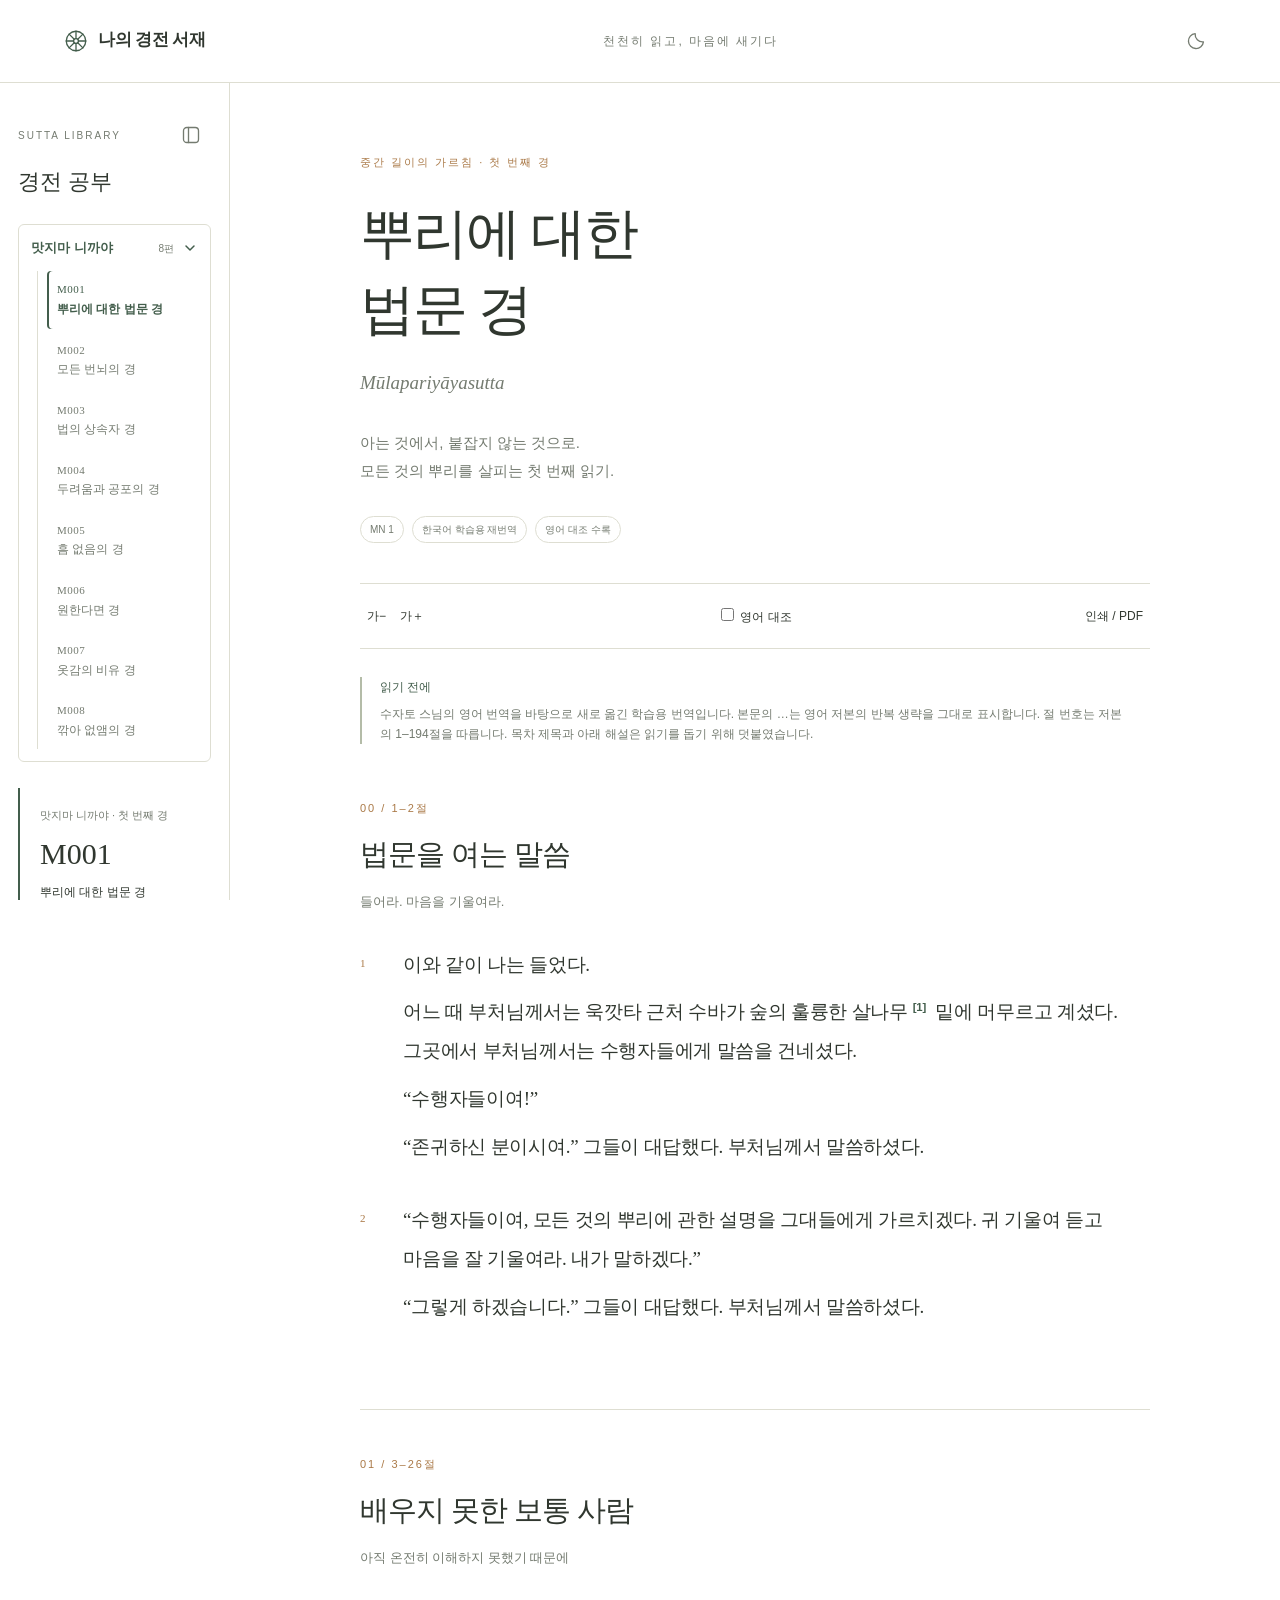
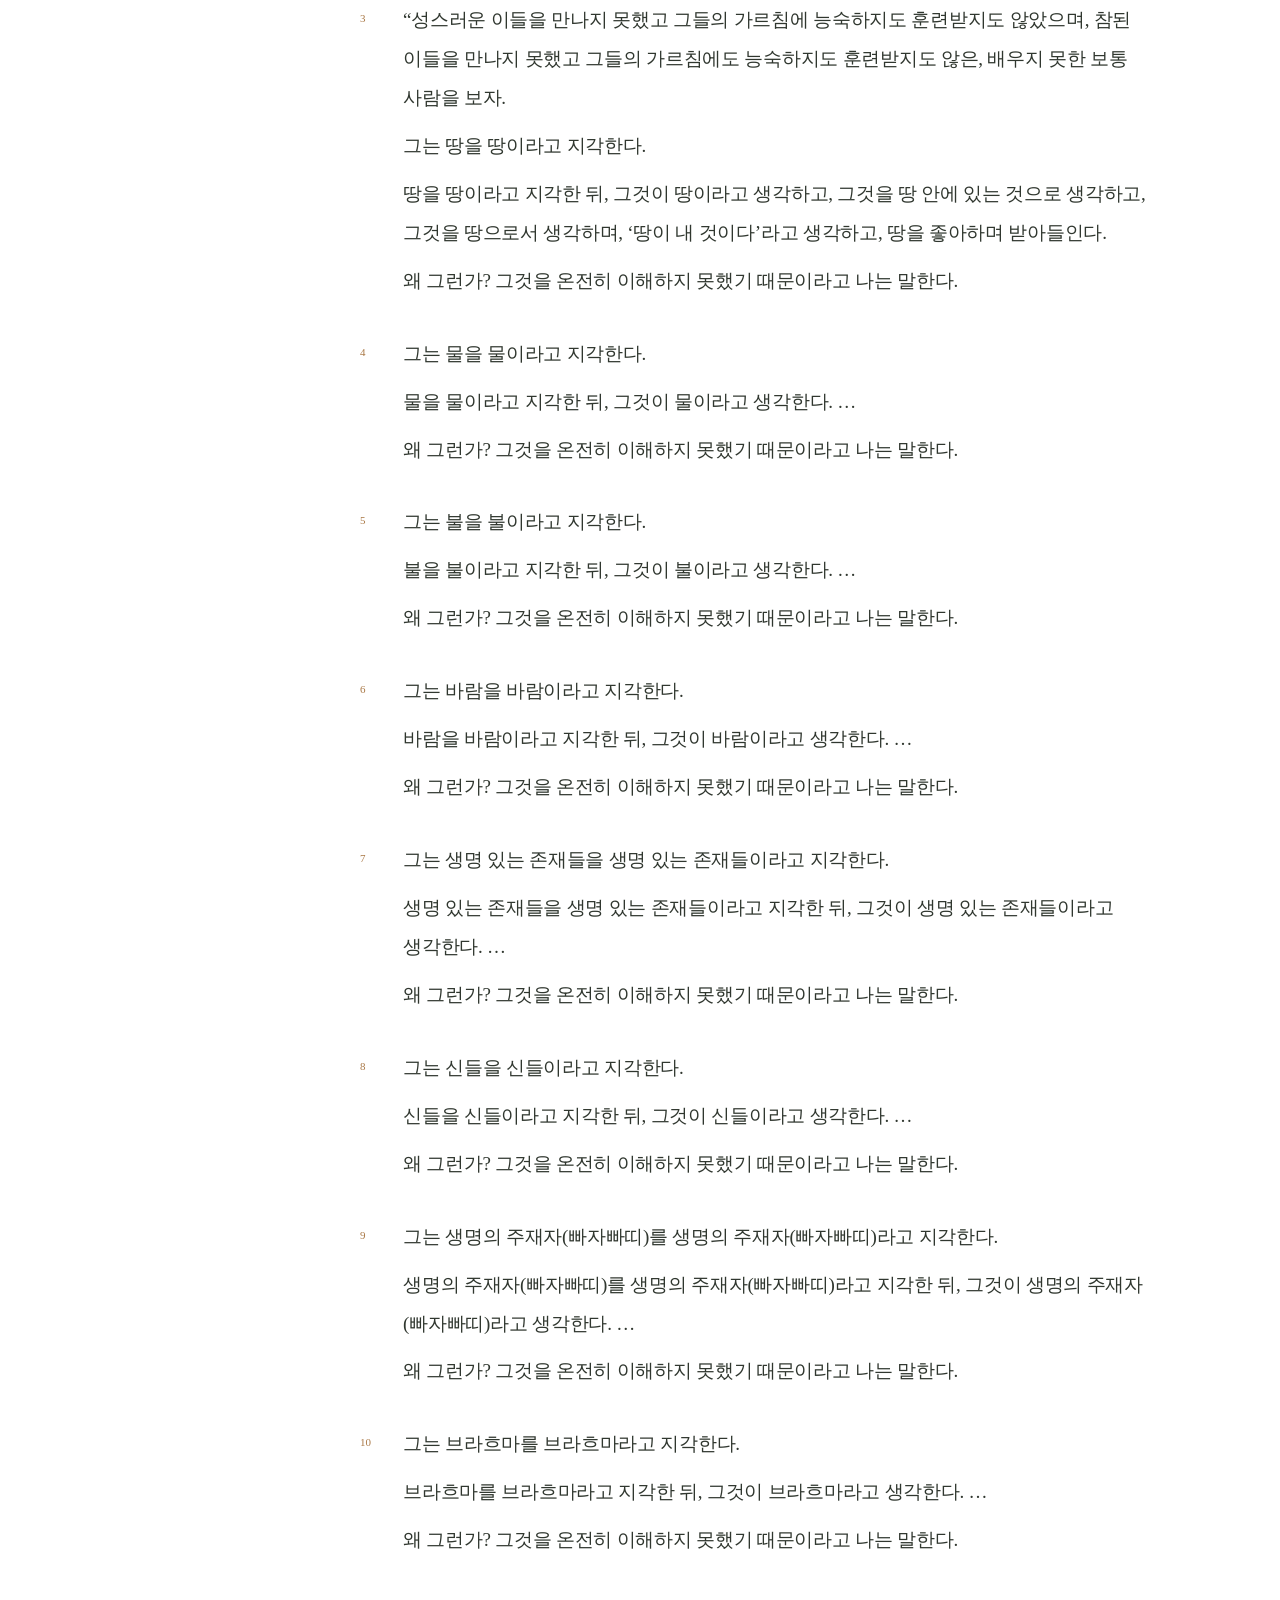
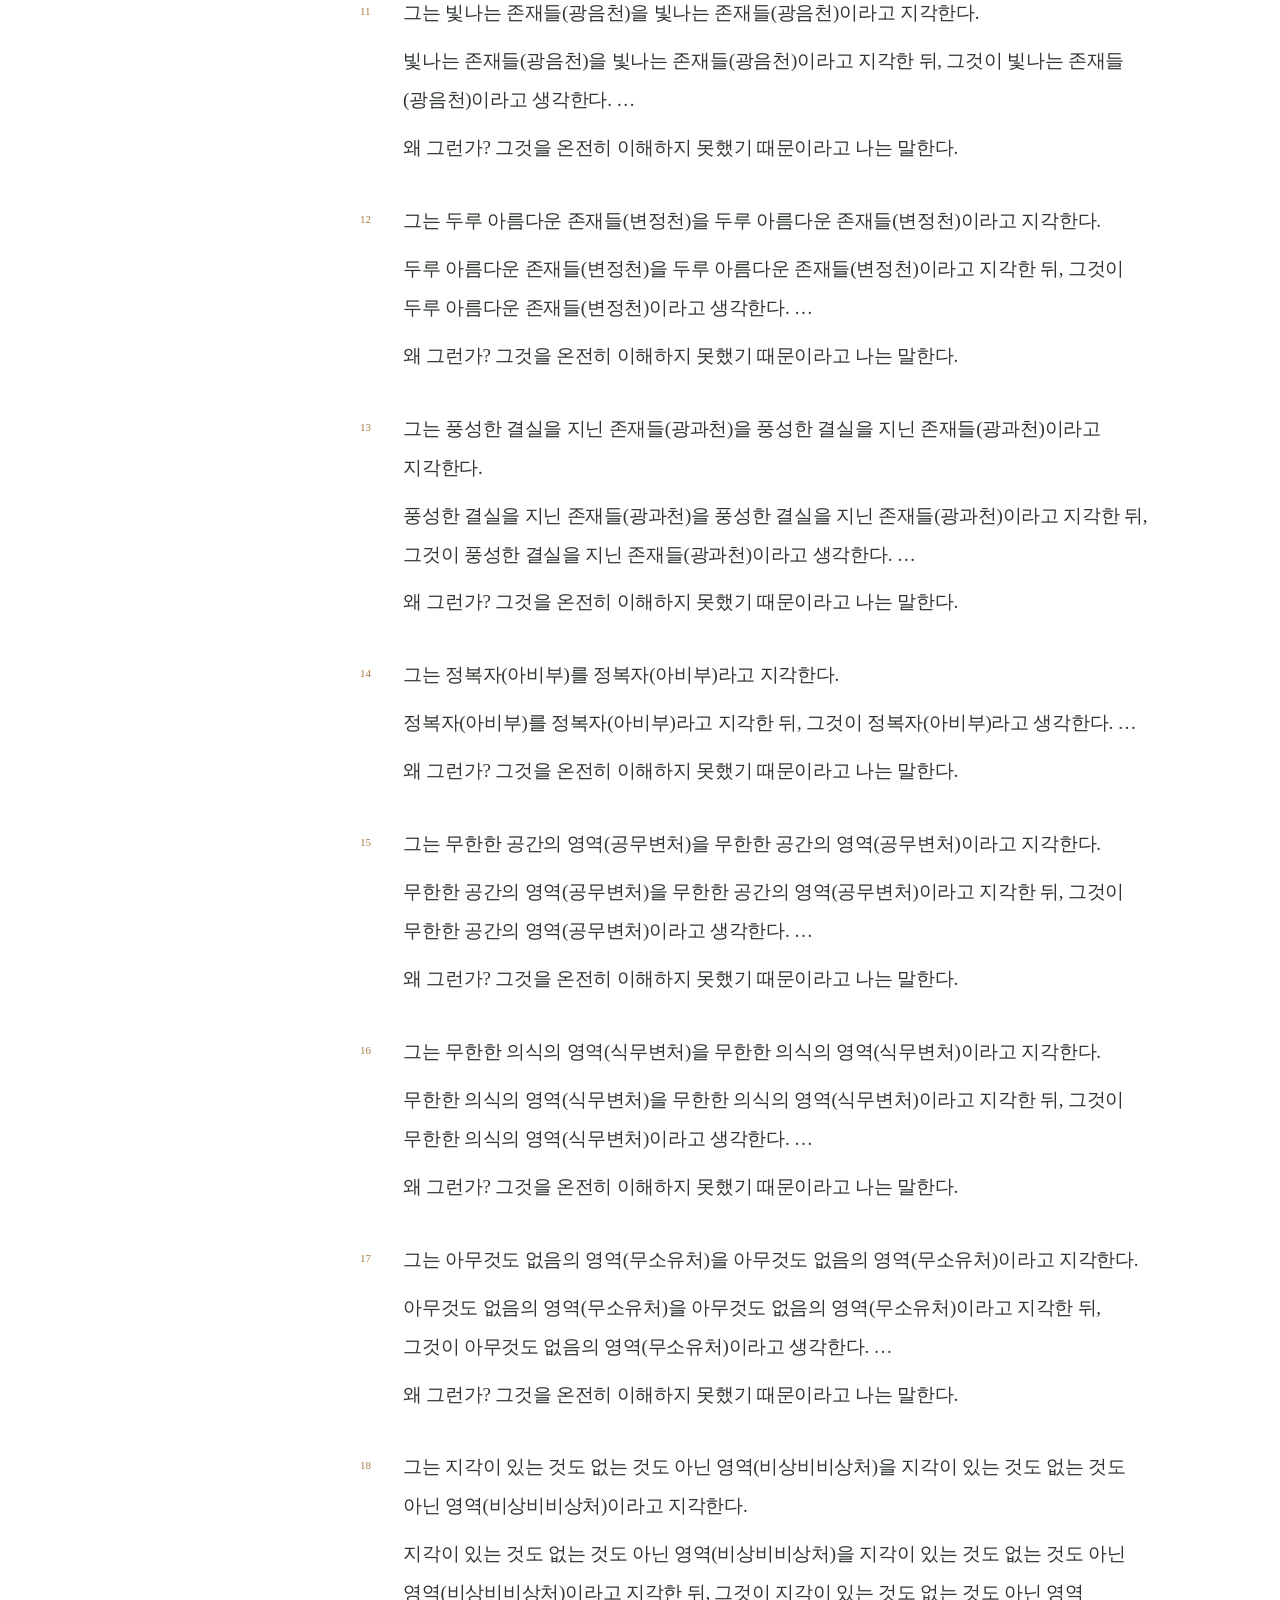
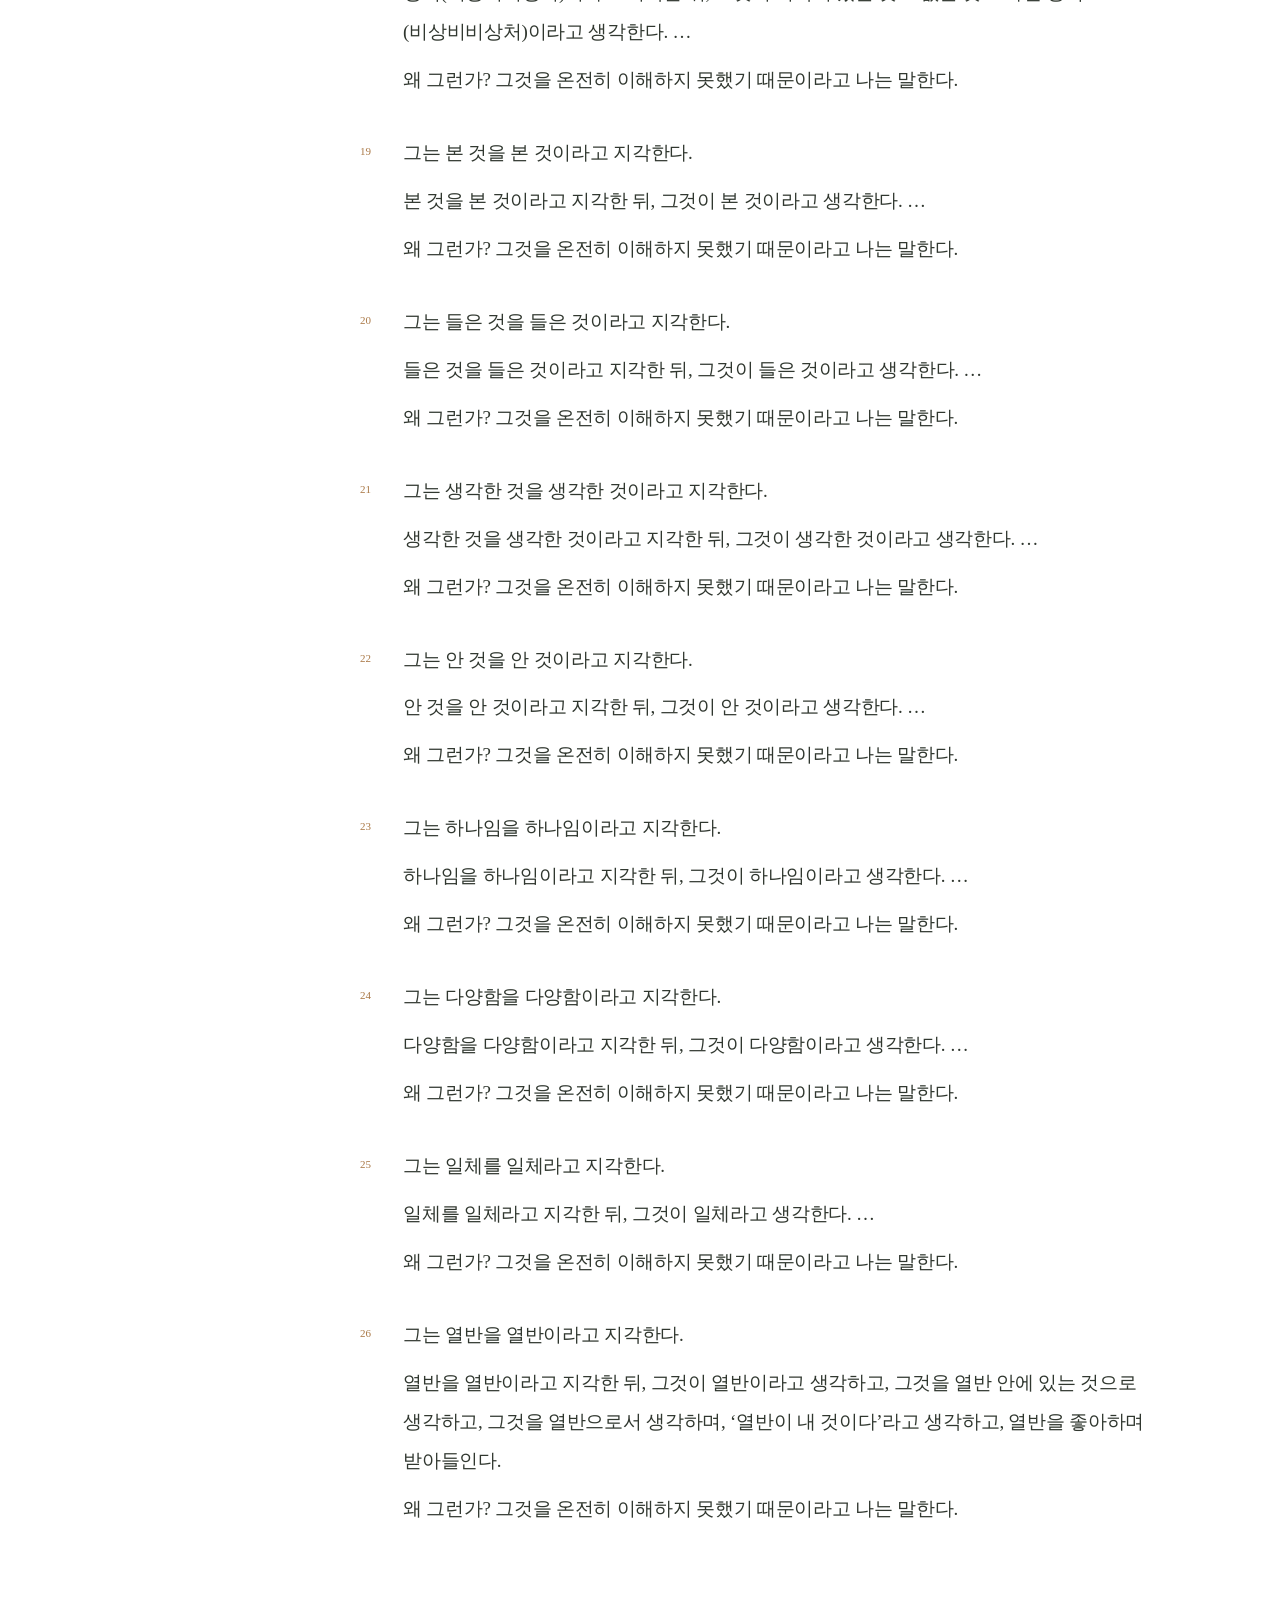
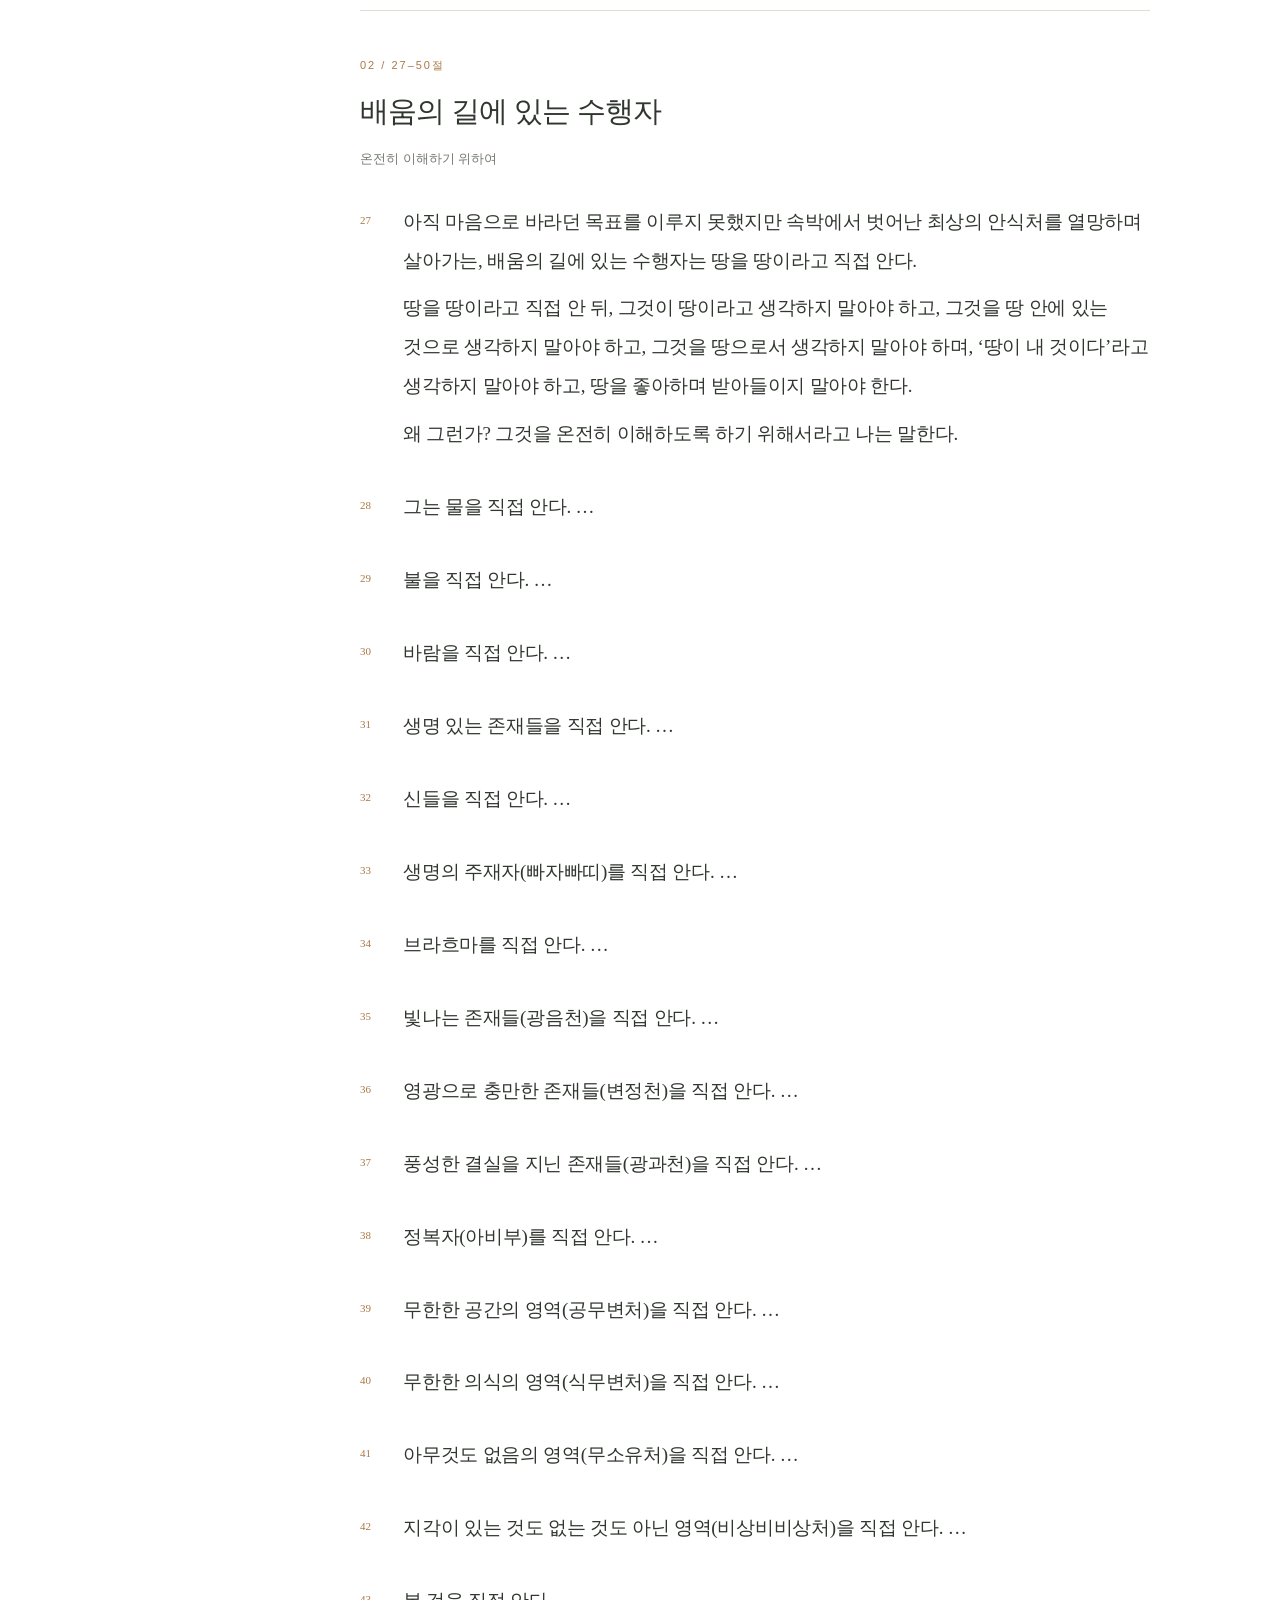
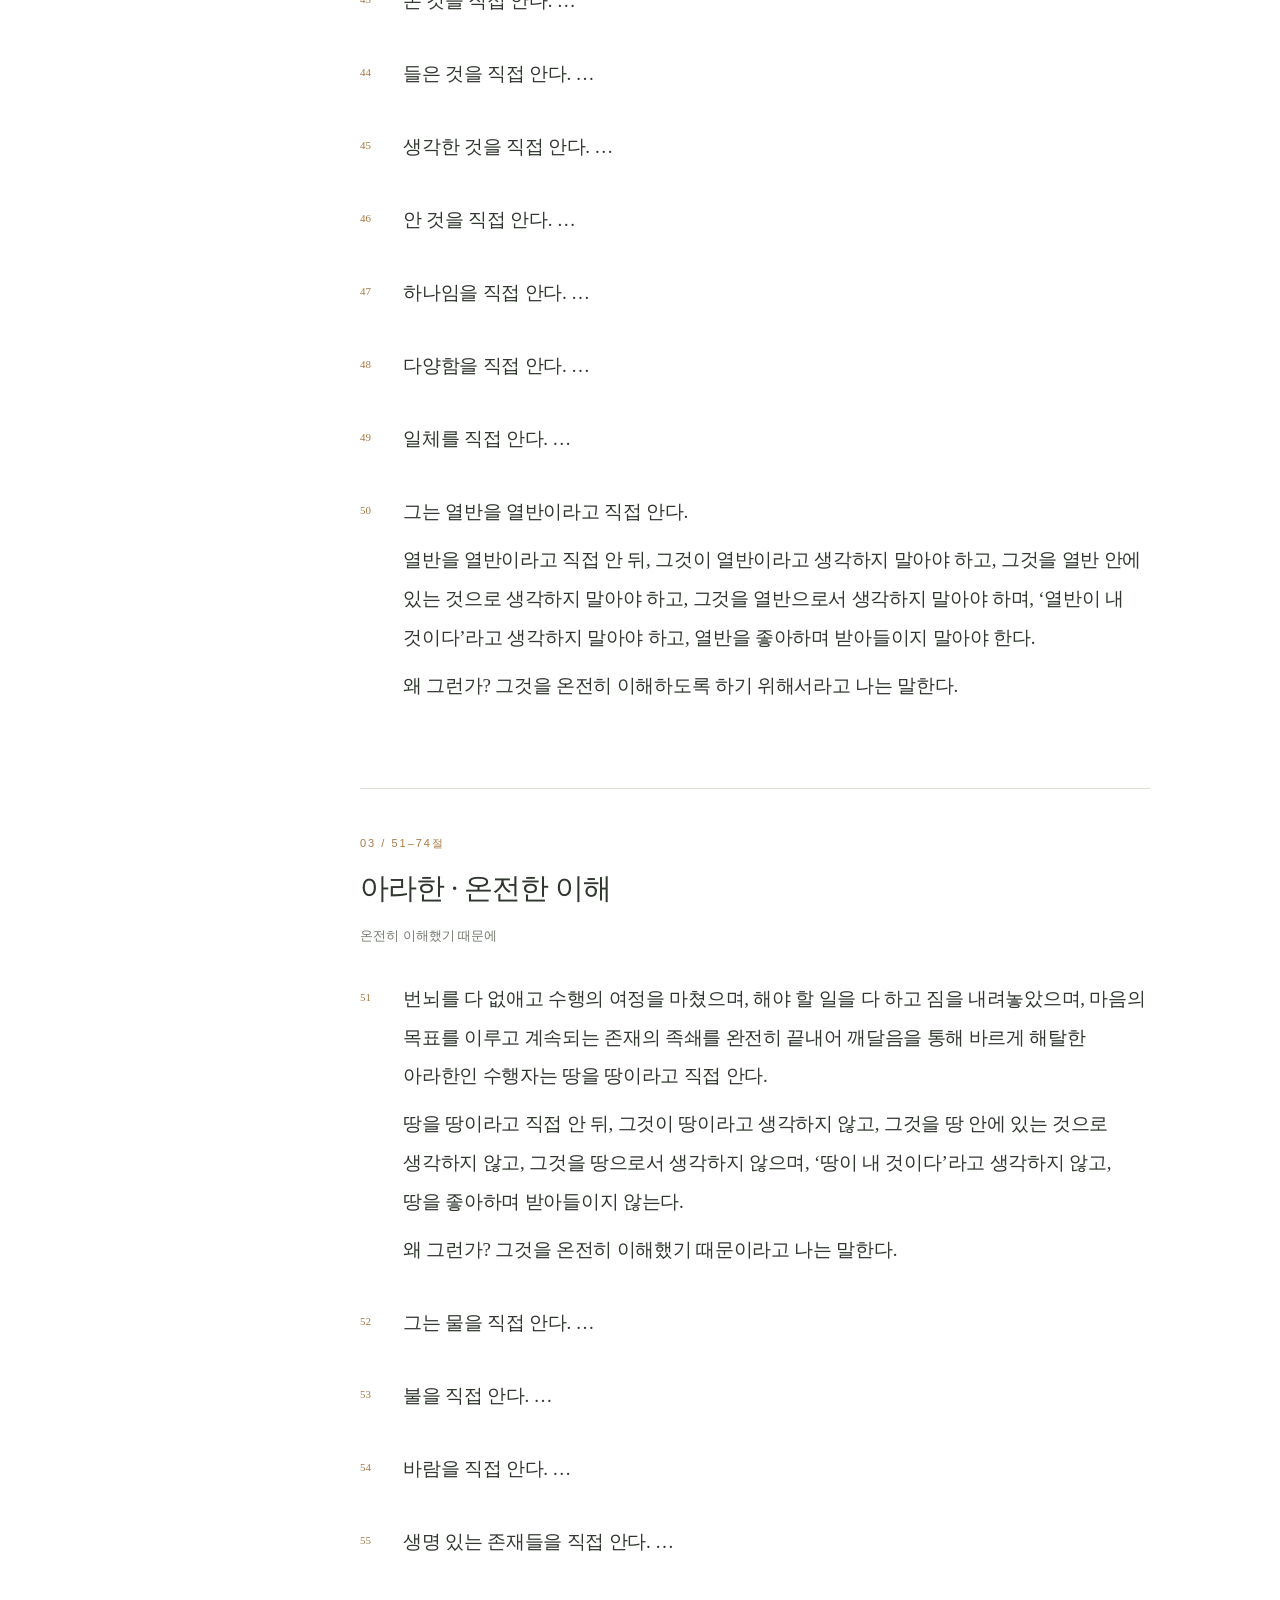
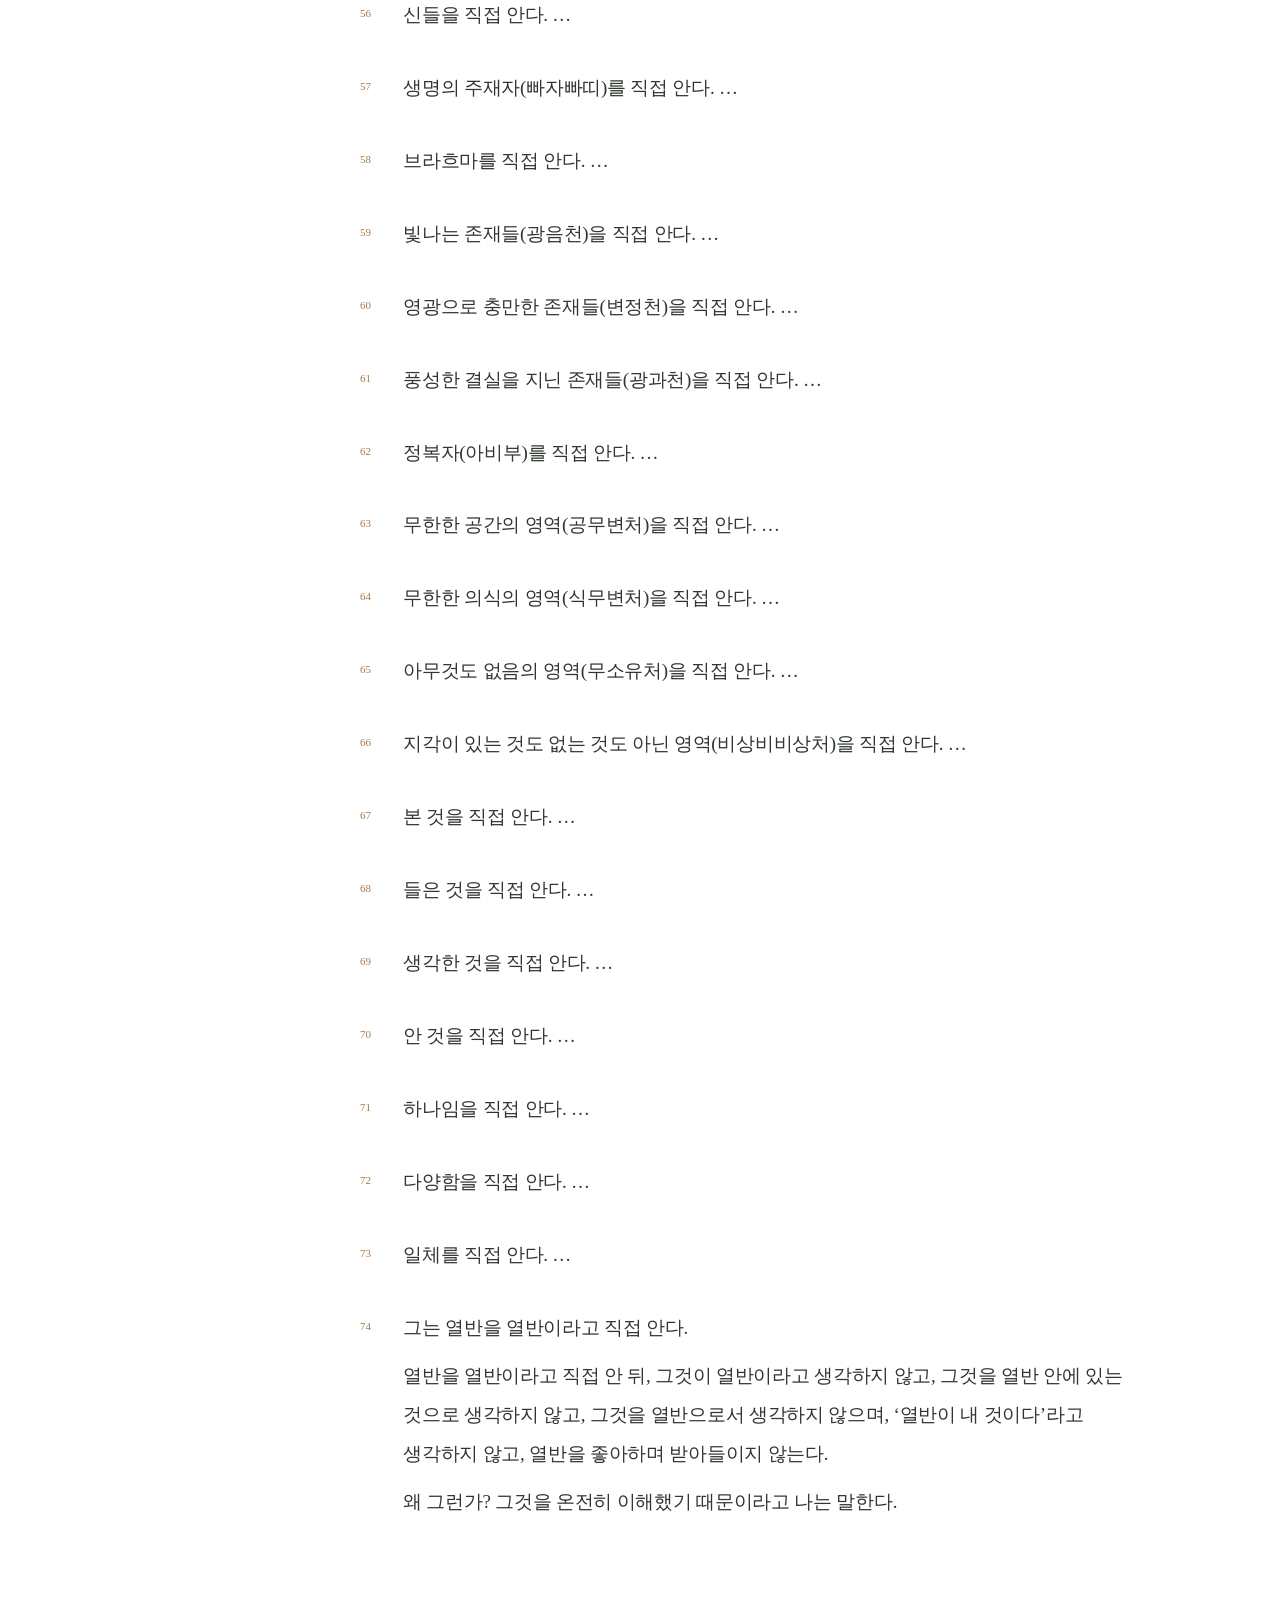
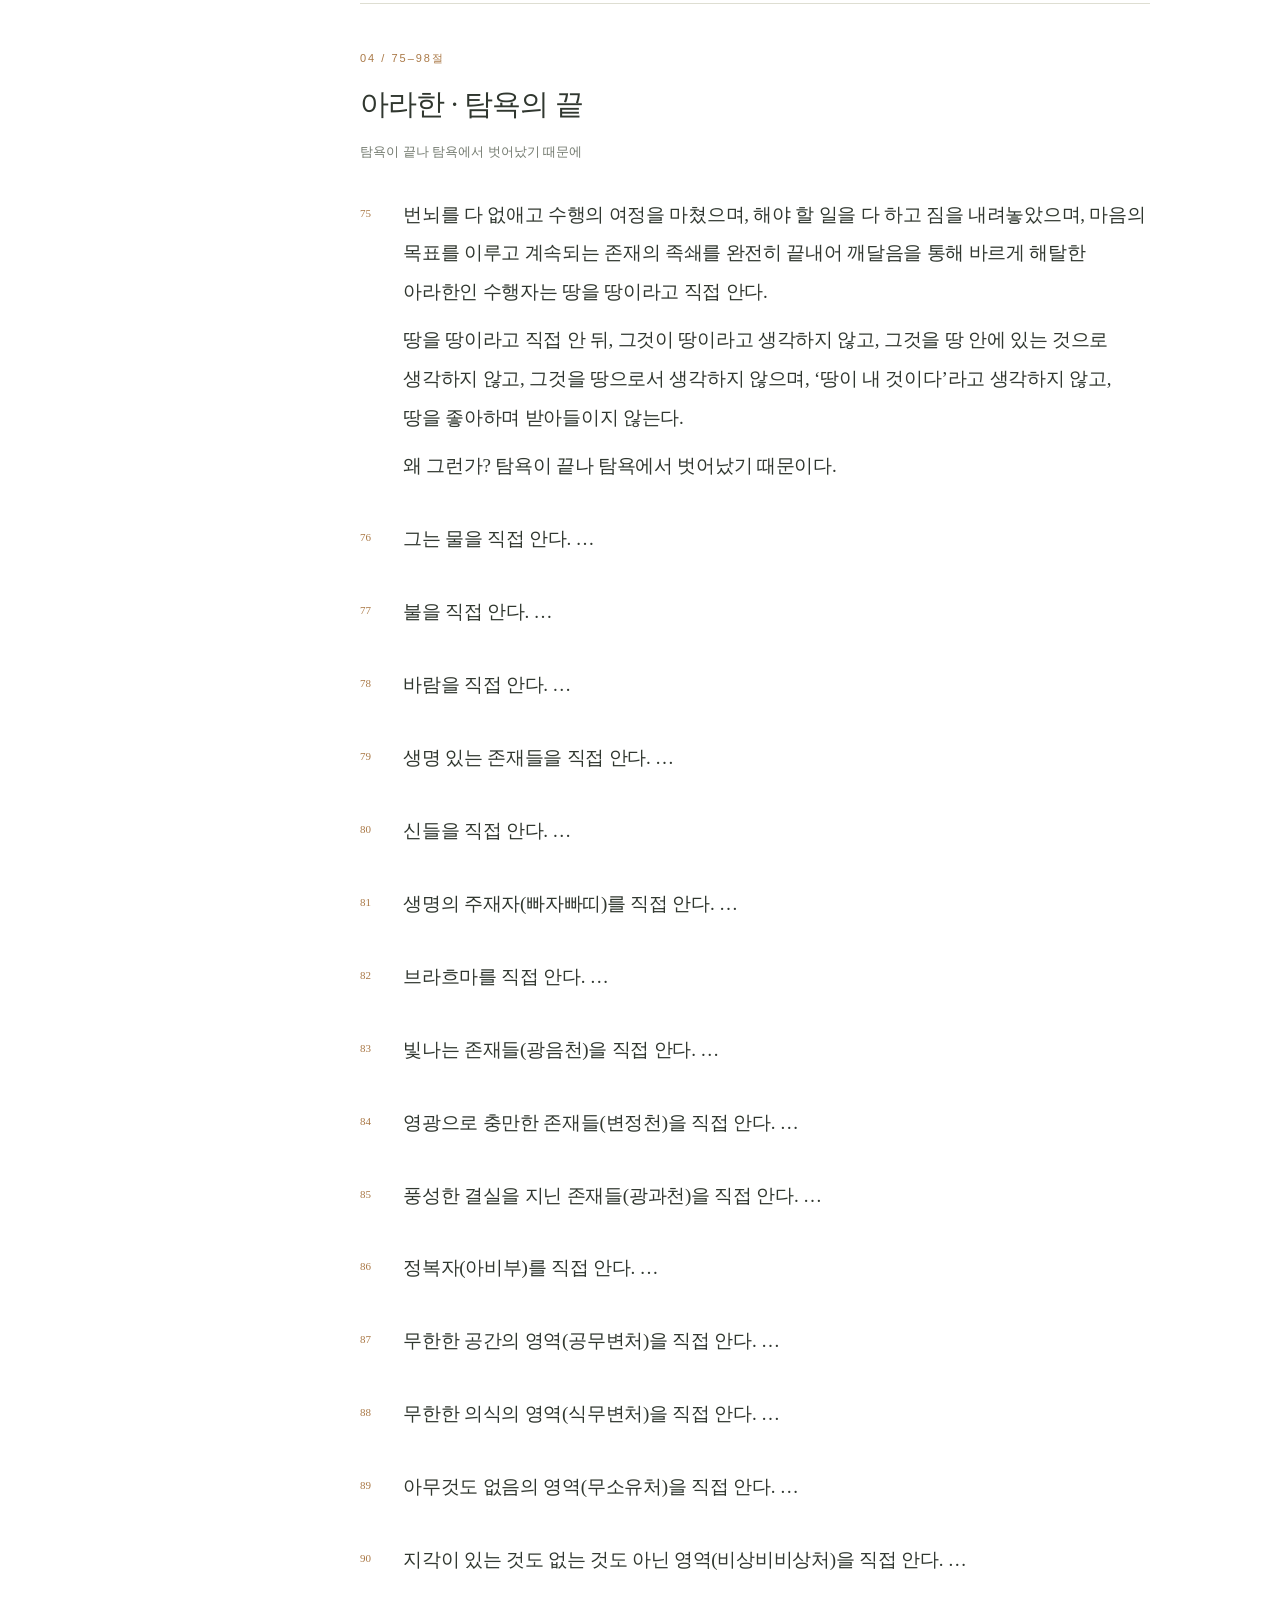
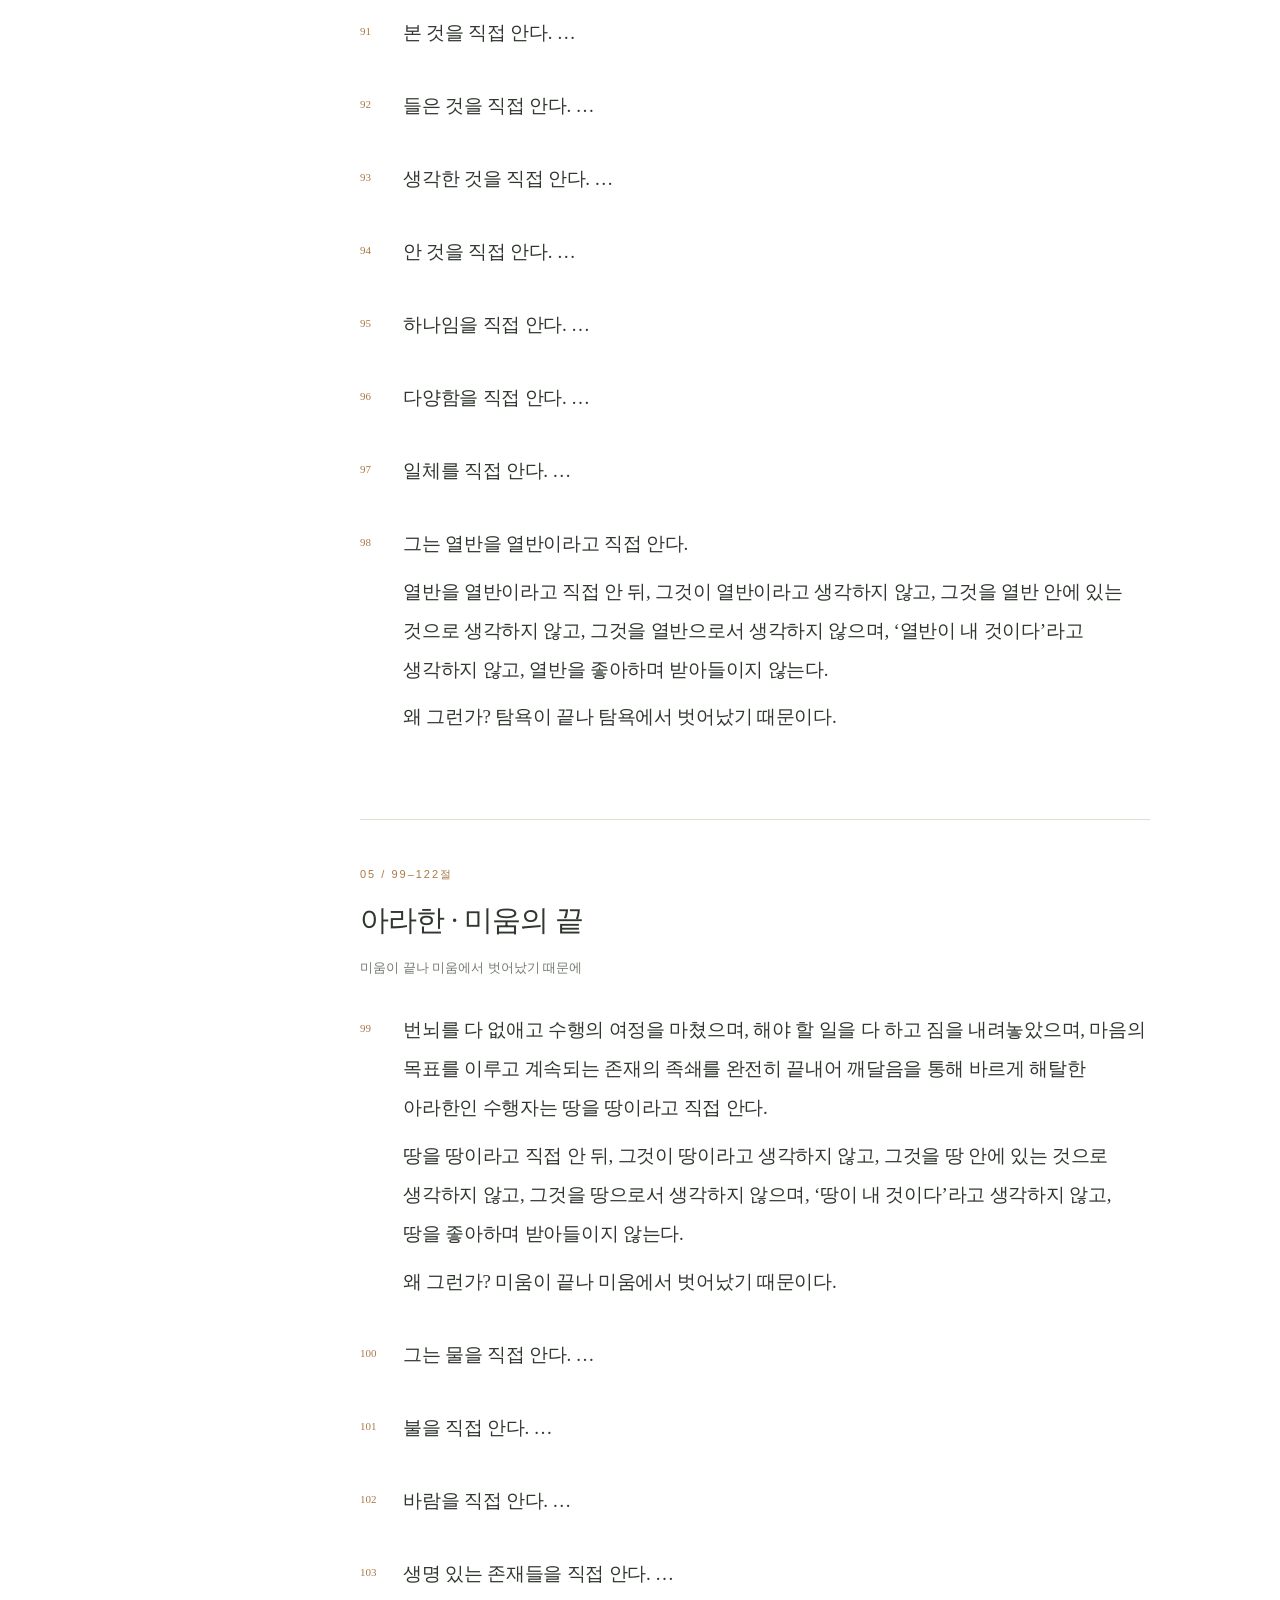
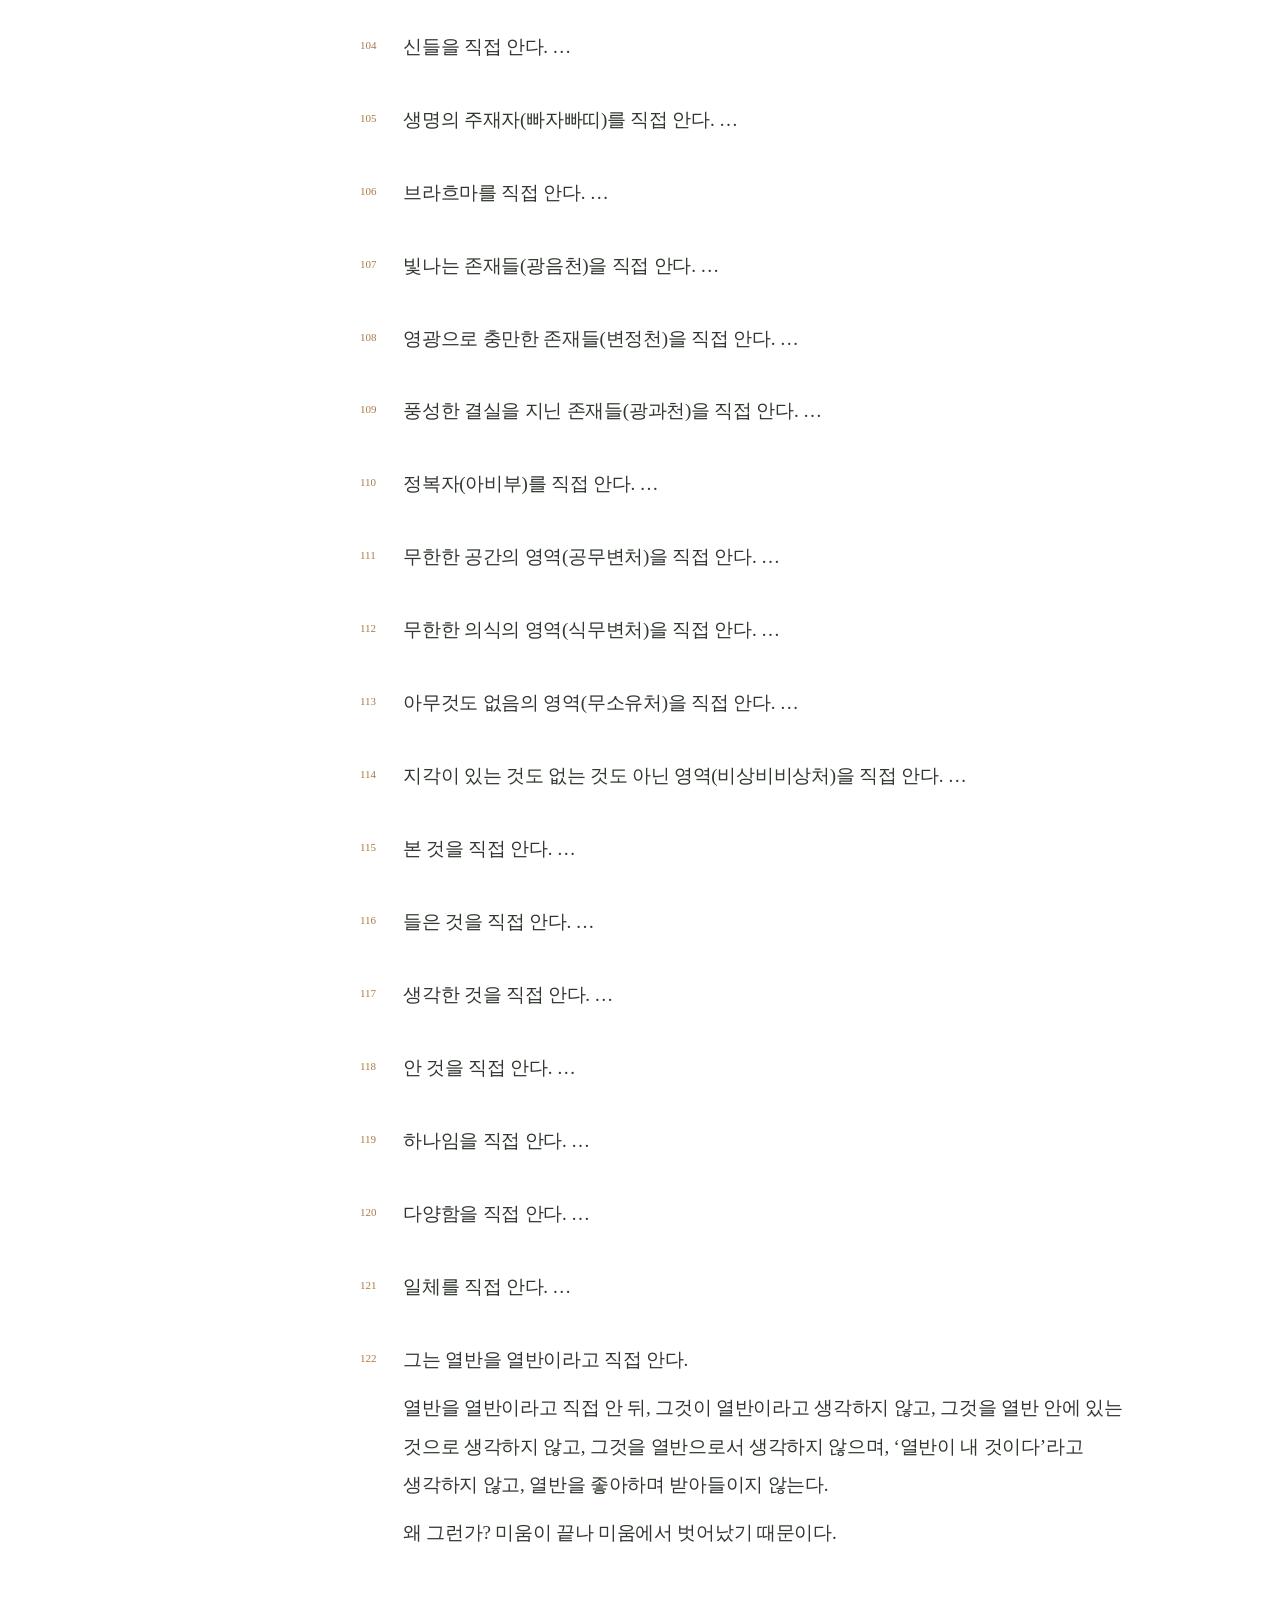
==== commit 306baad2: "Add MN 8 self-effacement study reader Add a proofread Korean learning retranslation of the complete " ====
--- a/index.html
+++ b/index.html
@@ -1 +1 @@
-<!doctype html><html lang="ko"><head><meta charset="utf-8"><meta name="viewport" content="width=device-width,initial-scale=1"><meta name="description" content="맛지마 니까야 MN 1 뿌리에 대한 법문 경. 수자토 스님의 CC0 영어 번역에 기초한 한국어 학습용 재번역과 개인 독서 기록."><title>뿌리에 대한 법문 경 · 나의 경전 서재</title><link rel="stylesheet" href="style.css?v=20261012-white"><link rel="stylesheet" href="footnotes.css"><style>.personal-reflection{margin-top:28px}.personal-reflection .korean p{margin-bottom:1.5em}.reflection-notice{margin:24px 0 32px;padding:16px 18px;background:var(--paper);line-height:1.9}.reflection-nav{display:block;margin-top:12px;font-size:12px;color:var(--green)}@media print{.reflection-notice{display:block!important}.personal-reflection{break-before:page}}@media(max-width:700px){.reflection-nav{margin:12px 0 0;text-align:right;font-size:11px}}</style><link rel="stylesheet" href="library.css?v=20261012-icons"></head><body><a class="skip" href="#reading">본문으로 이동</a><div id="progress" aria-hidden="true"></div><header><div class="header-brand"><button id="sidebar-open" class="icon-button" aria-label="목차 펼치기" title="목차 펼치기" aria-expanded="false" aria-controls="reader-sidebar" hidden><svg viewBox="0 0 24 24" width="20" height="20" fill="none" stroke="currentColor" stroke-width="1.6" stroke-linecap="round" stroke-linejoin="round" aria-hidden="true" focusable="false"><rect x="3" y="3" width="18" height="18" rx="4"/><path d="M9 3v18"/></svg></button><a class="brand" href="#top"><svg class="brand-mark" xmlns="http://www.w3.org/2000/svg" viewBox="0 0 32 32" width="24" height="24" aria-hidden="true" focusable="false"><g fill="none" stroke="currentColor" stroke-width="1.75" stroke-linecap="round" stroke-linejoin="round"><circle cx="16" cy="16" r="13"/><path d="M16 12.75L16 3"/><path d="M18.298097 13.701903L25.192388 6.807612"/><path d="M19.25 16L29 16"/><path d="M18.298097 18.298097L25.192388 25.192388"/><path d="M16 19.25L16 29"/><path d="M13.701903 18.298097L6.807612 25.192388"/><path d="M12.75 16L3 16"/><path d="M13.701903 13.701903L6.807612 6.807612"/><circle cx="16" cy="16" r="3.25"/></g></svg><span class="brand-name">나의 경전 서재</span></a></div><span class="header-caption">천천히 읽고, 마음에 새기다</span><div class="header-actions"><button id="theme" class="icon-button" aria-label="어두운 화면으로 전환" title="어두운 화면으로 전환"><svg class="icon-moon" viewBox="0 0 24 24" width="20" height="20" fill="none" stroke="currentColor" stroke-width="1.6" stroke-linecap="round" stroke-linejoin="round" aria-hidden="true" focusable="false"><path d="M20.9 13A9 9 0 0 1 11 3.1 9 9 0 1 0 20.9 13Z"/></svg><svg class="icon-sun" viewBox="0 0 24 24" width="20" height="20" fill="none" stroke="currentColor" stroke-width="1.6" stroke-linecap="round" stroke-linejoin="round" aria-hidden="true" focusable="false"><circle cx="12" cy="12" r="4"/><path d="M12 2v2m0 16v2M2 12h2m16 0h2M4.9 4.9l1.4 1.4m11.4 11.4 1.4 1.4m0-14.2-1.4 1.4M6.3 17.7l-1.4 1.4"/></svg></button></div></header><div class="layout"><aside id="reader-sidebar"><div class="shelf-heading"><div class="shelf-label">SUTTA LIBRARY</div><button id="sidebar-toggle" class="icon-button" aria-label="목차 접기" title="목차 접기" aria-expanded="true" aria-controls="reader-sidebar"><svg viewBox="0 0 24 24" width="20" height="20" fill="none" stroke="currentColor" stroke-width="1.6" stroke-linecap="round" stroke-linejoin="round" aria-hidden="true" focusable="false"><rect x="3" y="3" width="18" height="18" rx="4"/><path d="M9 3v18"/></svg></button></div><div class="shelf-title">경전 공부</div><!-- library:start --><div class="library-tree" role="navigation" aria-label="경전 선택"><details class="library-category" open><summary><span class="library-category-title">맛지마 니까야</span><span class="library-count">7편</span><svg class="library-chevron" viewBox="0 0 16 16" width="16" height="16" aria-hidden="true" focusable="false"><path d="m6 4 4 4-4 4" fill="none" stroke="currentColor" stroke-width="1.5" stroke-linecap="round" stroke-linejoin="round"/></svg></summary><div class="library-books"><a class="library-book" href="index.html" aria-current="page"><span class="library-code">M001</span><span class="library-book-title">뿌리에 대한 법문 경</span></a><a class="library-book" href="mn2.html"><span class="library-code">M002</span><span class="library-book-title">모든 번뇌의 경</span></a><a class="library-book" href="mn3.html"><span class="library-code">M003</span><span class="library-book-title">법의 상속자 경</span></a><a class="library-book" href="mn4.html"><span class="library-code">M004</span><span class="library-book-title">두려움과 공포의 경</span></a><a class="library-book" href="mn5.html"><span class="library-code">M005</span><span class="library-book-title">흠 없음의 경</span></a><a class="library-book" href="mn6.html"><span class="library-code">M006</span><span class="library-book-title">원한다면 경</span></a><a class="library-book" href="mn7.html"><span class="library-code">M007</span><span class="library-book-title">옷감의 비유 경</span></a></div></details></div><!-- library:end --><div class="book-card"><span>맛지마 니까야 · 첫 번째 경</span><strong>M001</strong><p>뿌리에 대한 법문 경</p></div><nav aria-label="본문 목차"><a href="#opening"><span>00</span>법문을 여는 말씀</a><a href="#ordinary"><span>01</span>배우지 못한 보통 사람</a><a href="#trainee"><span>02</span>배움의 길에 있는 수행자</a><a href="#arahant1"><span>03</span>아라한 · 온전한 이해</a><a href="#arahant2"><span>04</span>아라한 · 탐욕의 끝</a><a href="#arahant3"><span>05</span>아라한 · 미움의 끝</a><a href="#arahant4"><span>06</span>아라한 · 어리석음의 끝</a><a href="#tathagata1"><span>07</span>여래 · 끝까지 꿰뚫은 이해</a><a href="#tathagata2"><span>08</span>여래 · 괴로움의 뿌리</a></nav><a class="source-nav" href="#translation">번역과 출처 ↗</a><a class="reflection-nav" href="#my-understanding">공부 후 나의 이해 ↓</a></aside><main id="top"><div class="hero"><div class="eyebrow">중간 길이의 가르침 · 첫 번째 경</div><h1>뿌리에 대한<br>법문 경</h1><p class="pali" lang="pi">Mūlapariyāyasutta</p><p class="intro">아는 것에서, 붙잡지 않는 것으로.<br>모든 것의 뿌리를 살피는 첫 번째 읽기.</p><div class="hero-meta"><span>MN 1</span><span>한국어 학습용 재번역</span><span>영어 대조 수록</span></div></div><div class="toolbar" aria-label="읽기 설정"><div><button id="smaller" aria-label="글자 작게">가−</button><button id="larger" aria-label="글자 크게">가＋</button></div><label><input id="english-toggle" type="checkbox"> 영어 대조</label><button id="print">인쇄 / PDF</button></div><div class="reading-note"><strong>읽기 전에</strong><p>수자토 스님의 영어 번역을 바탕으로 새로 옮긴 학습용 번역입니다. 본문의 …는 영어 저본의 반복 생략을 그대로 표시합니다. 절 번호는 저본의 1–194절을 따릅니다. 목차 제목과 아래 해설은 읽기를 돕기 위해 덧붙였습니다.</p></div><div id="reading"><section id="opening" class="chapter"><div class="chapter-label">00 / 1–2절</div><h2>법문을 여는 말씀</h2><p class="chapter-sub">들어라. 마음을 기울여라.</p><article id="p1" class="verse"><a class="number" href="#p1" aria-label="1절 링크">1</a><div><div class="korean"><p>이와 같이 나는 들었다.</p><p>어느 때 부처님께서는 욱깟타 근처 수바가 숲의 훌륭한 살나무<sup><a class="footnote-ref" id="fnref-1" href="#fn-1" data-footnote="fn-1" aria-label="주석 1: 살나무 설명 보기">[1]</a></sup> 밑에 머무르고 계셨다. 그곳에서 부처님께서는 수행자들에게 말씀을 건네셨다.</p><p>“수행자들이여!”</p><p>“존귀하신 분이시여.” 그들이 대답했다. 부처님께서 말씀하셨다.</p></div><p class="english" lang="en">So I have heard. At one time the Buddha was staying near Ukkaṭṭhā in the Subhaga Forest at the root of a magnificent sal tree. There the Buddha addressed the mendicants, “Mendicants!” “Venerable sir,” they replied. The Buddha said this:</p></div></article><article id="p2" class="verse"><a class="number" href="#p2" aria-label="2절 링크">2</a><div><div class="korean"><p>“수행자들이여, 모든 것의 뿌리에 관한 설명을 그대들에게 가르치겠다. 귀 기울여 듣고 마음을 잘 기울여라. 내가 말하겠다.”</p><p>“그렇게 하겠습니다.” 그들이 대답했다. 부처님께서 말씀하셨다.</p></div><p class="english" lang="en">“Mendicants, I will teach you the explanation of the root of all things. Listen and apply your minds well, I will speak.” “Yes, sir,” they replied. The Buddha said this:</p></div></article></section><section id="ordinary" class="chapter"><div class="chapter-label">01 / 3–26절</div><h2>배우지 못한 보통 사람</h2><p class="chapter-sub">아직 온전히 이해하지 못했기 때문에</p><article id="p3" class="verse"><a class="number" href="#p3" aria-label="3절 링크">3</a><div><div class="korean"><p>“성스러운 이들을 만나지 못했고 그들의 가르침에 능숙하지도 훈련받지도 않았으며, 참된 이들을 만나지 못했고 그들의 가르침에도 능숙하지도 훈련받지도 않은, 배우지 못한 보통 사람을 보자.</p><p>그는 땅을 땅이라고 지각한다.</p><p>땅을 땅이라고 지각한 뒤, 그것이 땅이라고 생각하고, 그것을 땅 안에 있는 것으로 생각하고, 그것을 땅으로서 생각하며, ‘땅이 내 것이다’라고 생각하고, 땅을 좋아하며 받아들인다.</p><p>왜 그런가? 그것을 온전히 이해하지 못했기 때문이라고 나는 말한다.</p></div><p class="english" lang="en">“Take an unlearned ordinary person who has not seen the noble ones, and is neither skilled nor trained in the teaching of the noble ones. They’ve not seen true persons, and are neither skilled nor trained in the teaching of the true persons. They perceive earth as earth. Having perceived earth as earth, they conceive it to be earth, they conceive it in earth, they conceive it as earth, they conceive that ‘earth is mine’, they approve earth. Why is that? Because they haven’t completely understood it, I say.</p></div></article><article id="p4" class="verse"><a class="number" href="#p4" aria-label="4절 링크">4</a><div><div class="korean"><p>그는 물을 물이라고 지각한다.</p><p>물을 물이라고 지각한 뒤, 그것이 물이라고 생각한다. …</p><p>왜 그런가? 그것을 온전히 이해하지 못했기 때문이라고 나는 말한다.</p></div><p class="english" lang="en">They perceive water as water. Having perceived water as water, they conceive it to be water … Why is that? Because they haven’t completely understood it, I say.</p></div></article><article id="p5" class="verse"><a class="number" href="#p5" aria-label="5절 링크">5</a><div><div class="korean"><p>그는 불을 불이라고 지각한다.</p><p>불을 불이라고 지각한 뒤, 그것이 불이라고 생각한다. …</p><p>왜 그런가? 그것을 온전히 이해하지 못했기 때문이라고 나는 말한다.</p></div><p class="english" lang="en">They perceive fire as fire. Having perceived fire as fire, they conceive it to be fire … Why is that? Because they haven’t completely understood it, I say.</p></div></article><article id="p6" class="verse"><a class="number" href="#p6" aria-label="6절 링크">6</a><div><div class="korean"><p>그는 바람을 바람이라고 지각한다.</p><p>바람을 바람이라고 지각한 뒤, 그것이 바람이라고 생각한다. …</p><p>왜 그런가? 그것을 온전히 이해하지 못했기 때문이라고 나는 말한다.</p></div><p class="english" lang="en">They perceive air as air. Having perceived air as air, they conceive it to be air … Why is that? Because they haven’t completely understood it, I say.</p></div></article><article id="p7" class="verse"><a class="number" href="#p7" aria-label="7절 링크">7</a><div><div class="korean"><p>그는 생명 있는 존재들을 생명 있는 존재들이라고 지각한다.</p><p>생명 있는 존재들을 생명 있는 존재들이라고 지각한 뒤, 그것이 생명 있는 존재들이라고 생각한다. …</p><p>왜 그런가? 그것을 온전히 이해하지 못했기 때문이라고 나는 말한다.</p></div><p class="english" lang="en">They perceive creatures as creatures. Having perceived creatures as creatures, they conceive them to be creatures … Why is that? Because they haven’t completely understood it, I say.</p></div></article><article id="p8" class="verse"><a class="number" href="#p8" aria-label="8절 링크">8</a><div><div class="korean"><p>그는 신들을 신들이라고 지각한다.</p><p>신들을 신들이라고 지각한 뒤, 그것이 신들이라고 생각한다. …</p><p>왜 그런가? 그것을 온전히 이해하지 못했기 때문이라고 나는 말한다.</p></div><p class="english" lang="en">They perceive gods as gods. Having perceived gods as gods, they conceive them to be gods … Why is that? Because they haven’t completely understood it, I say.</p></div></article><article id="p9" class="verse"><a class="number" href="#p9" aria-label="9절 링크">9</a><div><div class="korean"><p>그는 생명의 주재자(빠자빠띠)를 생명의 주재자(빠자빠띠)라고 지각한다.</p><p>생명의 주재자(빠자빠띠)를 생명의 주재자(빠자빠띠)라고 지각한 뒤, 그것이 생명의 주재자(빠자빠띠)라고 생각한다. …</p><p>왜 그런가? 그것을 온전히 이해하지 못했기 때문이라고 나는 말한다.</p></div><p class="english" lang="en">They perceive the Progenitor as the Progenitor. Having perceived the Progenitor as the Progenitor, they conceive him to be the Progenitor … Why is that? Because they haven’t completely understood it, I say.</p></div></article><article id="p10" class="verse"><a class="number" href="#p10" aria-label="10절 링크">10</a><div><div class="korean"><p>그는 브라흐마를 브라흐마라고 지각한다.</p><p>브라흐마를 브라흐마라고 지각한 뒤, 그것이 브라흐마라고 생각한다. …</p><p>왜 그런가? 그것을 온전히 이해하지 못했기 때문이라고 나는 말한다.</p></div><p class="english" lang="en">They perceive the Divinity as the Divinity. Having perceived the Divinity as the Divinity, they conceive him to be the Divinity … Why is that? Because they haven’t completely understood it, I say.</p></div></article><article id="p11" class="verse"><a class="number" href="#p11" aria-label="11절 링크">11</a><div><div class="korean"><p>그는 빛나는 존재들(광음천)을 빛나는 존재들(광음천)이라고 지각한다.</p><p>빛나는 존재들(광음천)을 빛나는 존재들(광음천)이라고 지각한 뒤, 그것이 빛나는 존재들(광음천)이라고 생각한다. …</p><p>왜 그런가? 그것을 온전히 이해하지 못했기 때문이라고 나는 말한다.</p></div><p class="english" lang="en">They perceive those of sublime luminosity as those of sublime luminosity. Having perceived those of sublime luminosity as those of sublime luminosity, they conceive them to be those of sublime luminosity … Why is that? Because they haven’t completely understood it, I say.</p></div></article><article id="p12" class="verse"><a class="number" href="#p12" aria-label="12절 링크">12</a><div><div class="korean"><p>그는 두루 아름다운 존재들(변정천)을 두루 아름다운 존재들(변정천)이라고 지각한다.</p><p>두루 아름다운 존재들(변정천)을 두루 아름다운 존재들(변정천)이라고 지각한 뒤, 그것이 두루 아름다운 존재들(변정천)이라고 생각한다. …</p><p>왜 그런가? 그것을 온전히 이해하지 못했기 때문이라고 나는 말한다.</p></div><p class="english" lang="en">They perceive those of universal beauty as those of universal beauty. But then they conceive them to be those of universal beauty … Why is that? Because they haven’t completely understood it, I say.</p></div></article><article id="p13" class="verse"><a class="number" href="#p13" aria-label="13절 링크">13</a><div><div class="korean"><p>그는 풍성한 결실을 지닌 존재들(광과천)을 풍성한 결실을 지닌 존재들(광과천)이라고 지각한다.</p><p>풍성한 결실을 지닌 존재들(광과천)을 풍성한 결실을 지닌 존재들(광과천)이라고 지각한 뒤, 그것이 풍성한 결실을 지닌 존재들(광과천)이라고 생각한다. …</p><p>왜 그런가? 그것을 온전히 이해하지 못했기 때문이라고 나는 말한다.</p></div><p class="english" lang="en">They perceive those of abundant fruit as those of abundant fruit. Having perceived those of abundant fruit as those of abundant fruit, they conceive them to be those of abundant fruit … Why is that? Because they haven’t completely understood it, I say.</p></div></article><article id="p14" class="verse"><a class="number" href="#p14" aria-label="14절 링크">14</a><div><div class="korean"><p>그는 정복자(아비부)를 정복자(아비부)라고 지각한다.</p><p>정복자(아비부)를 정복자(아비부)라고 지각한 뒤, 그것이 정복자(아비부)라고 생각한다. …</p><p>왜 그런가? 그것을 온전히 이해하지 못했기 때문이라고 나는 말한다.</p></div><p class="english" lang="en">They perceive the Vanquisher as the Vanquisher. Having perceived the Vanquisher as the Vanquisher, they conceive him to be the Vanquisher … Why is that? Because they haven’t completely understood it, I say.</p></div></article><article id="p15" class="verse"><a class="number" href="#p15" aria-label="15절 링크">15</a><div><div class="korean"><p>그는 무한한 공간의 영역(공무변처)을 무한한 공간의 영역(공무변처)이라고 지각한다.</p><p>무한한 공간의 영역(공무변처)을 무한한 공간의 영역(공무변처)이라고 지각한 뒤, 그것이 무한한 공간의 영역(공무변처)이라고 생각한다. …</p><p>왜 그런가? 그것을 온전히 이해하지 못했기 때문이라고 나는 말한다.</p></div><p class="english" lang="en">They perceive the dimension of infinite space as the dimension of infinite space. Having perceived the dimension of infinite space as the dimension of infinite space, they conceive it to be the dimension of infinite space … Why is that? Because they haven’t completely understood it, I say.</p></div></article><article id="p16" class="verse"><a class="number" href="#p16" aria-label="16절 링크">16</a><div><div class="korean"><p>그는 무한한 의식의 영역(식무변처)을 무한한 의식의 영역(식무변처)이라고 지각한다.</p><p>무한한 의식의 영역(식무변처)을 무한한 의식의 영역(식무변처)이라고 지각한 뒤, 그것이 무한한 의식의 영역(식무변처)이라고 생각한다. …</p><p>왜 그런가? 그것을 온전히 이해하지 못했기 때문이라고 나는 말한다.</p></div><p class="english" lang="en">They perceive the dimension of infinite consciousness as the dimension of infinite consciousness. Having perceived the dimension of infinite consciousness as the dimension of infinite consciousness, they conceive it to be the dimension of infinite consciousness … Why is that? Because they haven’t completely understood it, I say.</p></div></article><article id="p17" class="verse"><a class="number" href="#p17" aria-label="17절 링크">17</a><div><div class="korean"><p>그는 아무것도 없음의 영역(무소유처)을 아무것도 없음의 영역(무소유처)이라고 지각한다.</p><p>아무것도 없음의 영역(무소유처)을 아무것도 없음의 영역(무소유처)이라고 지각한 뒤, 그것이 아무것도 없음의 영역(무소유처)이라고 생각한다. …</p><p>왜 그런가? 그것을 온전히 이해하지 못했기 때문이라고 나는 말한다.</p></div><p class="english" lang="en">They perceive the dimension of nothingness as the dimension of nothingness. Having perceived the dimension of nothingness as the dimension of nothingness, they conceive it to be the dimension of nothingness … Why is that? Because they haven’t completely understood it, I say.</p></div></article><article id="p18" class="verse"><a class="number" href="#p18" aria-label="18절 링크">18</a><div><div class="korean"><p>그는 지각이 있는 것도 없는 것도 아닌 영역(비상비비상처)을 지각이 있는 것도 없는 것도 아닌 영역(비상비비상처)이라고 지각한다.</p><p>지각이 있는 것도 없는 것도 아닌 영역(비상비비상처)을 지각이 있는 것도 없는 것도 아닌 영역(비상비비상처)이라고 지각한 뒤, 그것이 지각이 있는 것도 없는 것도 아닌 영역(비상비비상처)이라고 생각한다. …</p><p>왜 그런가? 그것을 온전히 이해하지 못했기 때문이라고 나는 말한다.</p></div><p class="english" lang="en">They perceive the dimension of neither perception nor non-perception as the dimension of neither perception nor non-perception. Having perceived the dimension of neither perception nor non-perception as the dimension of neither perception nor non-perception, they conceive it to be the dimension of neither perception nor non-perception … Why is that? Because they haven’t completely understood it, I say.</p></div></article><article id="p19" class="verse"><a class="number" href="#p19" aria-label="19절 링크">19</a><div><div class="korean"><p>그는 본 것을 본 것이라고 지각한다.</p><p>본 것을 본 것이라고 지각한 뒤, 그것이 본 것이라고 생각한다. …</p><p>왜 그런가? 그것을 온전히 이해하지 못했기 때문이라고 나는 말한다.</p></div><p class="english" lang="en">They perceive the seen as the seen. Having perceived the seen as the seen, they conceive it to be the seen … Why is that? Because they haven’t completely understood it, I say.</p></div></article><article id="p20" class="verse"><a class="number" href="#p20" aria-label="20절 링크">20</a><div><div class="korean"><p>그는 들은 것을 들은 것이라고 지각한다.</p><p>들은 것을 들은 것이라고 지각한 뒤, 그것이 들은 것이라고 생각한다. …</p><p>왜 그런가? 그것을 온전히 이해하지 못했기 때문이라고 나는 말한다.</p></div><p class="english" lang="en">They perceive the heard as the heard. Having perceived the heard as the heard, they conceive it to be the heard … Why is that? Because they haven’t completely understood it, I say.</p></div></article><article id="p21" class="verse"><a class="number" href="#p21" aria-label="21절 링크">21</a><div><div class="korean"><p>그는 생각한 것을 생각한 것이라고 지각한다.</p><p>생각한 것을 생각한 것이라고 지각한 뒤, 그것이 생각한 것이라고 생각한다. …</p><p>왜 그런가? 그것을 온전히 이해하지 못했기 때문이라고 나는 말한다.</p></div><p class="english" lang="en">They perceive the thought as the thought. Having perceived the thought as the thought, they conceive it to be the thought … Why is that? Because they haven’t completely understood it, I say.</p></div></article><article id="p22" class="verse"><a class="number" href="#p22" aria-label="22절 링크">22</a><div><div class="korean"><p>그는 안 것을 안 것이라고 지각한다.</p><p>안 것을 안 것이라고 지각한 뒤, 그것이 안 것이라고 생각한다. …</p><p>왜 그런가? 그것을 온전히 이해하지 못했기 때문이라고 나는 말한다.</p></div><p class="english" lang="en">They perceive the known as the known. Having perceived the known as the known, they conceive it to be the known … Why is that? Because they haven’t completely understood it, I say.</p></div></article><article id="p23" class="verse"><a class="number" href="#p23" aria-label="23절 링크">23</a><div><div class="korean"><p>그는 하나임을 하나임이라고 지각한다.</p><p>하나임을 하나임이라고 지각한 뒤, 그것이 하나임이라고 생각한다. …</p><p>왜 그런가? 그것을 온전히 이해하지 못했기 때문이라고 나는 말한다.</p></div><p class="english" lang="en">They perceive oneness as oneness. Having perceived oneness as oneness, they conceive it to be oneness … Why is that? Because they haven’t completely understood it, I say.</p></div></article><article id="p24" class="verse"><a class="number" href="#p24" aria-label="24절 링크">24</a><div><div class="korean"><p>그는 다양함을 다양함이라고 지각한다.</p><p>다양함을 다양함이라고 지각한 뒤, 그것이 다양함이라고 생각한다. …</p><p>왜 그런가? 그것을 온전히 이해하지 못했기 때문이라고 나는 말한다.</p></div><p class="english" lang="en">They perceive diversity as diversity. Having perceived diversity as diversity, they conceive it to be diversity … Why is that? Because they haven’t completely understood it, I say.</p></div></article><article id="p25" class="verse"><a class="number" href="#p25" aria-label="25절 링크">25</a><div><div class="korean"><p>그는 일체를 일체라고 지각한다.</p><p>일체를 일체라고 지각한 뒤, 그것이 일체라고 생각한다. …</p><p>왜 그런가? 그것을 온전히 이해하지 못했기 때문이라고 나는 말한다.</p></div><p class="english" lang="en">They perceive all as all. Having perceived all as all, they conceive it to be all … Why is that? Because they haven’t completely understood it, I say.</p></div></article><article id="p26" class="verse"><a class="number" href="#p26" aria-label="26절 링크">26</a><div><div class="korean"><p>그는 열반을 열반이라고 지각한다.</p><p>열반을 열반이라고 지각한 뒤, 그것이 열반이라고 생각하고, 그것을 열반 안에 있는 것으로 생각하고, 그것을 열반으로서 생각하며, ‘열반이 내 것이다’라고 생각하고, 열반을 좋아하며 받아들인다.</p><p>왜 그런가? 그것을 온전히 이해하지 못했기 때문이라고 나는 말한다.</p></div><p class="english" lang="en">They perceive extinguishment as extinguishment. Having perceived extinguishment as extinguishment, they conceive it to be extinguishment, they conceive it in extinguishment, they conceive it as extinguishment, they conceive that ‘extinguishment is mine’, they approve extinguishment. Why is that? Because they haven’t completely understood it, I say.</p></div></article></section><section id="trainee" class="chapter"><div class="chapter-label">02 / 27–50절</div><h2>배움의 길에 있는 수행자</h2><p class="chapter-sub">온전히 이해하기 위하여</p><article id="p27" class="verse"><a class="number" href="#p27" aria-label="27절 링크">27</a><div><div class="korean"><p>아직 마음으로 바라던 목표를 이루지 못했지만 속박에서 벗어난 최상의 안식처를 열망하며 살아가는, 배움의 길에 있는 수행자는 땅을 땅이라고 직접 안다.</p><p>땅을 땅이라고 직접 안 뒤, 그것이 땅이라고 생각하지 말아야 하고, 그것을 땅 안에 있는 것으로 생각하지 말아야 하고, 그것을 땅으로서 생각하지 말아야 하며, ‘땅이 내 것이다’라고 생각하지 말아야 하고, 땅을 좋아하며 받아들이지 말아야 한다.</p><p>왜 그런가? 그것을 온전히 이해하도록 하기 위해서라고 나는 말한다.</p></div><p class="english" lang="en">A mendicant who is a trainee, who hasn’t achieved their heart’s desire, but lives aspiring to the supreme sanctuary from the yoke, directly knows earth as earth. Having directly known earth as earth, let them not conceive it to be earth, let them not conceive it in earth, let them not conceive it as earth, let them not conceive that ‘earth is mine’, let them not approve earth. Why is that? So that they may completely understand it, I say.</p></div></article><article id="p28" class="verse"><a class="number" href="#p28" aria-label="28절 링크">28</a><div><div class="korean"><p>그는 물을 직접 안다. …</p></div><p class="english" lang="en">They directly know water …</p></div></article><article id="p29" class="verse"><a class="number" href="#p29" aria-label="29절 링크">29</a><div><div class="korean"><p>불을 직접 안다. …</p></div><p class="english" lang="en">fire …</p></div></article><article id="p30" class="verse"><a class="number" href="#p30" aria-label="30절 링크">30</a><div><div class="korean"><p>바람을 직접 안다. …</p></div><p class="english" lang="en">air …</p></div></article><article id="p31" class="verse"><a class="number" href="#p31" aria-label="31절 링크">31</a><div><div class="korean"><p>생명 있는 존재들을 직접 안다. …</p></div><p class="english" lang="en">creatures …</p></div></article><article id="p32" class="verse"><a class="number" href="#p32" aria-label="32절 링크">32</a><div><div class="korean"><p>신들을 직접 안다. …</p></div><p class="english" lang="en">gods …</p></div></article><article id="p33" class="verse"><a class="number" href="#p33" aria-label="33절 링크">33</a><div><div class="korean"><p>생명의 주재자(빠자빠띠)를 직접 안다. …</p></div><p class="english" lang="en">the Progenitor …</p></div></article><article id="p34" class="verse"><a class="number" href="#p34" aria-label="34절 링크">34</a><div><div class="korean"><p>브라흐마를 직접 안다. …</p></div><p class="english" lang="en">the Divinity …</p></div></article><article id="p35" class="verse"><a class="number" href="#p35" aria-label="35절 링크">35</a><div><div class="korean"><p>빛나는 존재들(광음천)을 직접 안다. …</p></div><p class="english" lang="en">those of sublime luminosity …</p></div></article><article id="p36" class="verse"><a class="number" href="#p36" aria-label="36절 링크">36</a><div><div class="korean"><p>영광으로 충만한 존재들(변정천)을 직접 안다. …</p></div><p class="english" lang="en">those replete with glory …</p></div></article><article id="p37" class="verse"><a class="number" href="#p37" aria-label="37절 링크">37</a><div><div class="korean"><p>풍성한 결실을 지닌 존재들(광과천)을 직접 안다. …</p></div><p class="english" lang="en">those of abundant fruit …</p></div></article><article id="p38" class="verse"><a class="number" href="#p38" aria-label="38절 링크">38</a><div><div class="korean"><p>정복자(아비부)를 직접 안다. …</p></div><p class="english" lang="en">the Vanquisher …</p></div></article><article id="p39" class="verse"><a class="number" href="#p39" aria-label="39절 링크">39</a><div><div class="korean"><p>무한한 공간의 영역(공무변처)을 직접 안다. …</p></div><p class="english" lang="en">the dimension of infinite space …</p></div></article><article id="p40" class="verse"><a class="number" href="#p40" aria-label="40절 링크">40</a><div><div class="korean"><p>무한한 의식의 영역(식무변처)을 직접 안다. …</p></div><p class="english" lang="en">the dimension of infinite consciousness …</p></div></article><article id="p41" class="verse"><a class="number" href="#p41" aria-label="41절 링크">41</a><div><div class="korean"><p>아무것도 없음의 영역(무소유처)을 직접 안다. …</p></div><p class="english" lang="en">the dimension of nothingness …</p></div></article><article id="p42" class="verse"><a class="number" href="#p42" aria-label="42절 링크">42</a><div><div class="korean"><p>지각이 있는 것도 없는 것도 아닌 영역(비상비비상처)을 직접 안다. …</p></div><p class="english" lang="en">the dimension of neither perception nor non-perception …</p></div></article><article id="p43" class="verse"><a class="number" href="#p43" aria-label="43절 링크">43</a><div><div class="korean"><p>본 것을 직접 안다. …</p></div><p class="english" lang="en">the seen …</p></div></article><article id="p44" class="verse"><a class="number" href="#p44" aria-label="44절 링크">44</a><div><div class="korean"><p>들은 것을 직접 안다. …</p></div><p class="english" lang="en">the heard …</p></div></article><article id="p45" class="verse"><a class="number" href="#p45" aria-label="45절 링크">45</a><div><div class="korean"><p>생각한 것을 직접 안다. …</p></div><p class="english" lang="en">the thought …</p></div></article><article id="p46" class="verse"><a class="number" href="#p46" aria-label="46절 링크">46</a><div><div class="korean"><p>안 것을 직접 안다. …</p></div><p class="english" lang="en">the known …</p></div></article><article id="p47" class="verse"><a class="number" href="#p47" aria-label="47절 링크">47</a><div><div class="korean"><p>하나임을 직접 안다. …</p></div><p class="english" lang="en">oneness …</p></div></article><article id="p48" class="verse"><a class="number" href="#p48" aria-label="48절 링크">48</a><div><div class="korean"><p>다양함을 직접 안다. …</p></div><p class="english" lang="en">diversity …</p></div></article><article id="p49" class="verse"><a class="number" href="#p49" aria-label="49절 링크">49</a><div><div class="korean"><p>일체를 직접 안다. …</p></div><p class="english" lang="en">all …</p></div></article><article id="p50" class="verse"><a class="number" href="#p50" aria-label="50절 링크">50</a><div><div class="korean"><p>그는 열반을 열반이라고 직접 안다.</p><p>열반을 열반이라고 직접 안 뒤, 그것이 열반이라고 생각하지 말아야 하고, 그것을 열반 안에 있는 것으로 생각하지 말아야 하고, 그것을 열반으로서 생각하지 말아야 하며, ‘열반이 내 것이다’라고 생각하지 말아야 하고, 열반을 좋아하며 받아들이지 말아야 한다.</p><p>왜 그런가? 그것을 온전히 이해하도록 하기 위해서라고 나는 말한다.</p></div><p class="english" lang="en">They directly know extinguishment as extinguishment. Having directly known extinguishment as extinguishment, let them not conceive it to be extinguishment, let them not conceive it in extinguishment, let them not conceive it as extinguishment, let them not conceive that ‘extinguishment is mine’, let them not approve extinguishment. Why is that? So that they may completely understand it, I say.</p></div></article></section><section id="arahant1" class="chapter"><div class="chapter-label">03 / 51–74절</div><h2>아라한 · 온전한 이해</h2><p class="chapter-sub">온전히 이해했기 때문에</p><article id="p51" class="verse"><a class="number" href="#p51" aria-label="51절 링크">51</a><div><div class="korean"><p>번뇌를 다 없애고 수행의 여정을 마쳤으며, 해야 할 일을 다 하고 짐을 내려놓았으며, 마음의 목표를 이루고 계속되는 존재의 족쇄를 완전히 끝내어 깨달음을 통해 바르게 해탈한 아라한인 수행자는 땅을 땅이라고 직접 안다.</p><p>땅을 땅이라고 직접 안 뒤, 그것이 땅이라고 생각하지 않고, 그것을 땅 안에 있는 것으로 생각하지 않고, 그것을 땅으로서 생각하지 않으며, ‘땅이 내 것이다’라고 생각하지 않고, 땅을 좋아하며 받아들이지 않는다.</p><p>왜 그런가? 그것을 온전히 이해했기 때문이라고 나는 말한다.</p></div><p class="english" lang="en">A mendicant who is perfected—with defilements ended, who has completed the spiritual journey, done what had to be done, laid down the burden, achieved their heart’s goal, utterly ended the fetter of continued existence, and is rightly freed through enlightenment—directly knows earth as earth. Having directly known earth as earth, they do not conceive it to be earth, they do not conceive it in earth, they do not conceive it as earth, they do not conceive that ‘earth is mine’, they do not approve earth. Why is that? Because they have completely understood it, I say.</p></div></article><article id="p52" class="verse"><a class="number" href="#p52" aria-label="52절 링크">52</a><div><div class="korean"><p>그는 물을 직접 안다. …</p></div><p class="english" lang="en">They directly know water …</p></div></article><article id="p53" class="verse"><a class="number" href="#p53" aria-label="53절 링크">53</a><div><div class="korean"><p>불을 직접 안다. …</p></div><p class="english" lang="en">fire …</p></div></article><article id="p54" class="verse"><a class="number" href="#p54" aria-label="54절 링크">54</a><div><div class="korean"><p>바람을 직접 안다. …</p></div><p class="english" lang="en">air …</p></div></article><article id="p55" class="verse"><a class="number" href="#p55" aria-label="55절 링크">55</a><div><div class="korean"><p>생명 있는 존재들을 직접 안다. …</p></div><p class="english" lang="en">creatures …</p></div></article><article id="p56" class="verse"><a class="number" href="#p56" aria-label="56절 링크">56</a><div><div class="korean"><p>신들을 직접 안다. …</p></div><p class="english" lang="en">gods …</p></div></article><article id="p57" class="verse"><a class="number" href="#p57" aria-label="57절 링크">57</a><div><div class="korean"><p>생명의 주재자(빠자빠띠)를 직접 안다. …</p></div><p class="english" lang="en">the Progenitor …</p></div></article><article id="p58" class="verse"><a class="number" href="#p58" aria-label="58절 링크">58</a><div><div class="korean"><p>브라흐마를 직접 안다. …</p></div><p class="english" lang="en">the Divinity …</p></div></article><article id="p59" class="verse"><a class="number" href="#p59" aria-label="59절 링크">59</a><div><div class="korean"><p>빛나는 존재들(광음천)을 직접 안다. …</p></div><p class="english" lang="en">those of sublime luminosity …</p></div></article><article id="p60" class="verse"><a class="number" href="#p60" aria-label="60절 링크">60</a><div><div class="korean"><p>영광으로 충만한 존재들(변정천)을 직접 안다. …</p></div><p class="english" lang="en">those replete with glory …</p></div></article><article id="p61" class="verse"><a class="number" href="#p61" aria-label="61절 링크">61</a><div><div class="korean"><p>풍성한 결실을 지닌 존재들(광과천)을 직접 안다. …</p></div><p class="english" lang="en">those of abundant fruit …</p></div></article><article id="p62" class="verse"><a class="number" href="#p62" aria-label="62절 링크">62</a><div><div class="korean"><p>정복자(아비부)를 직접 안다. …</p></div><p class="english" lang="en">the Vanquisher …</p></div></article><article id="p63" class="verse"><a class="number" href="#p63" aria-label="63절 링크">63</a><div><div class="korean"><p>무한한 공간의 영역(공무변처)을 직접 안다. …</p></div><p class="english" lang="en">the dimension of infinite space …</p></div></article><article id="p64" class="verse"><a class="number" href="#p64" aria-label="64절 링크">64</a><div><div class="korean"><p>무한한 의식의 영역(식무변처)을 직접 안다. …</p></div><p class="english" lang="en">the dimension of infinite consciousness …</p></div></article><article id="p65" class="verse"><a class="number" href="#p65" aria-label="65절 링크">65</a><div><div class="korean"><p>아무것도 없음의 영역(무소유처)을 직접 안다. …</p></div><p class="english" lang="en">the dimension of nothingness …</p></div></article><article id="p66" class="verse"><a class="number" href="#p66" aria-label="66절 링크">66</a><div><div class="korean"><p>지각이 있는 것도 없는 것도 아닌 영역(비상비비상처)을 직접 안다. …</p></div><p class="english" lang="en">the dimension of neither perception nor non-perception …</p></div></article><article id="p67" class="verse"><a class="number" href="#p67" aria-label="67절 링크">67</a><div><div class="korean"><p>본 것을 직접 안다. …</p></div><p class="english" lang="en">the seen …</p></div></article><article id="p68" class="verse"><a class="number" href="#p68" aria-label="68절 링크">68</a><div><div class="korean"><p>들은 것을 직접 안다. …</p></div><p class="english" lang="en">the heard …</p></div></article><article id="p69" class="verse"><a class="number" href="#p69" aria-label="69절 링크">69</a><div><div class="korean"><p>생각한 것을 직접 안다. …</p></div><p class="english" lang="en">the thought …</p></div></article><article id="p70" class="verse"><a class="number" href="#p70" aria-label="70절 링크">70</a><div><div class="korean"><p>안 것을 직접 안다. …</p></div><p class="english" lang="en">the known …</p></div></article><article id="p71" class="verse"><a class="number" href="#p71" aria-label="71절 링크">71</a><div><div class="korean"><p>하나임을 직접 안다. …</p></div><p class="english" lang="en">oneness …</p></div></article><article id="p72" class="verse"><a class="number" href="#p72" aria-label="72절 링크">72</a><div><div class="korean"><p>다양함을 직접 안다. …</p></div><p class="english" lang="en">diversity …</p></div></article><article id="p73" class="verse"><a class="number" href="#p73" aria-label="73절 링크">73</a><div><div class="korean"><p>일체를 직접 안다. …</p></div><p class="english" lang="en">all …</p></div></article><article id="p74" class="verse"><a class="number" href="#p74" aria-label="74절 링크">74</a><div><div class="korean"><p>그는 열반을 열반이라고 직접 안다.</p><p>열반을 열반이라고 직접 안 뒤, 그것이 열반이라고 생각하지 않고, 그것을 열반 안에 있는 것으로 생각하지 않고, 그것을 열반으로서 생각하지 않으며, ‘열반이 내 것이다’라고 생각하지 않고, 열반을 좋아하며 받아들이지 않는다.</p><p>왜 그런가? 그것을 온전히 이해했기 때문이라고 나는 말한다.</p></div><p class="english" lang="en">They directly know extinguishment as extinguishment. Having directly known extinguishment as extinguishment, they do not conceive it to be extinguishment, they do not conceive it in extinguishment, they do not conceive it as extinguishment, they do not conceive that ‘extinguishment is mine’, they do not approve extinguishment. Why is that? Because they have completely understood it, I say.</p></div></article></section><section id="arahant2" class="chapter"><div class="chapter-label">04 / 75–98절</div><h2>아라한 · 탐욕의 끝</h2><p class="chapter-sub">탐욕이 끝나 탐욕에서 벗어났기 때문에</p><article id="p75" class="verse"><a class="number" href="#p75" aria-label="75절 링크">75</a><div><div class="korean"><p>번뇌를 다 없애고 수행의 여정을 마쳤으며, 해야 할 일을 다 하고 짐을 내려놓았으며, 마음의 목표를 이루고 계속되는 존재의 족쇄를 완전히 끝내어 깨달음을 통해 바르게 해탈한 아라한인 수행자는 땅을 땅이라고 직접 안다.</p><p>땅을 땅이라고 직접 안 뒤, 그것이 땅이라고 생각하지 않고, 그것을 땅 안에 있는 것으로 생각하지 않고, 그것을 땅으로서 생각하지 않으며, ‘땅이 내 것이다’라고 생각하지 않고, 땅을 좋아하며 받아들이지 않는다.</p><p>왜 그런가? 탐욕이 끝나 탐욕에서 벗어났기 때문이다.</p></div><p class="english" lang="en">A mendicant who is perfected—with defilements ended, who has completed the spiritual journey, done what had to be done, laid down the burden, achieved their heart’s goal, utterly ended the fetter of continued existence, and is rightly freed through enlightenment—directly knows earth as earth. Having directly known earth as earth, they do not conceive it to be earth, they do not conceive it in earth, they do not conceive it as earth, they do not conceive that ‘earth is mine’, they do not approve earth. Why is that? Because they’re free of greed due to the ending of greed.</p></div></article><article id="p76" class="verse"><a class="number" href="#p76" aria-label="76절 링크">76</a><div><div class="korean"><p>그는 물을 직접 안다. …</p></div><p class="english" lang="en">They directly know water …</p></div></article><article id="p77" class="verse"><a class="number" href="#p77" aria-label="77절 링크">77</a><div><div class="korean"><p>불을 직접 안다. …</p></div><p class="english" lang="en">fire …</p></div></article><article id="p78" class="verse"><a class="number" href="#p78" aria-label="78절 링크">78</a><div><div class="korean"><p>바람을 직접 안다. …</p></div><p class="english" lang="en">air …</p></div></article><article id="p79" class="verse"><a class="number" href="#p79" aria-label="79절 링크">79</a><div><div class="korean"><p>생명 있는 존재들을 직접 안다. …</p></div><p class="english" lang="en">creatures …</p></div></article><article id="p80" class="verse"><a class="number" href="#p80" aria-label="80절 링크">80</a><div><div class="korean"><p>신들을 직접 안다. …</p></div><p class="english" lang="en">gods …</p></div></article><article id="p81" class="verse"><a class="number" href="#p81" aria-label="81절 링크">81</a><div><div class="korean"><p>생명의 주재자(빠자빠띠)를 직접 안다. …</p></div><p class="english" lang="en">the Progenitor …</p></div></article><article id="p82" class="verse"><a class="number" href="#p82" aria-label="82절 링크">82</a><div><div class="korean"><p>브라흐마를 직접 안다. …</p></div><p class="english" lang="en">the Divinity …</p></div></article><article id="p83" class="verse"><a class="number" href="#p83" aria-label="83절 링크">83</a><div><div class="korean"><p>빛나는 존재들(광음천)을 직접 안다. …</p></div><p class="english" lang="en">those of sublime luminosity …</p></div></article><article id="p84" class="verse"><a class="number" href="#p84" aria-label="84절 링크">84</a><div><div class="korean"><p>영광으로 충만한 존재들(변정천)을 직접 안다. …</p></div><p class="english" lang="en">those replete with glory …</p></div></article><article id="p85" class="verse"><a class="number" href="#p85" aria-label="85절 링크">85</a><div><div class="korean"><p>풍성한 결실을 지닌 존재들(광과천)을 직접 안다. …</p></div><p class="english" lang="en">those of abundant fruit …</p></div></article><article id="p86" class="verse"><a class="number" href="#p86" aria-label="86절 링크">86</a><div><div class="korean"><p>정복자(아비부)를 직접 안다. …</p></div><p class="english" lang="en">the Vanquisher …</p></div></article><article id="p87" class="verse"><a class="number" href="#p87" aria-label="87절 링크">87</a><div><div class="korean"><p>무한한 공간의 영역(공무변처)을 직접 안다. …</p></div><p class="english" lang="en">the dimension of infinite space …</p></div></article><article id="p88" class="verse"><a class="number" href="#p88" aria-label="88절 링크">88</a><div><div class="korean"><p>무한한 의식의 영역(식무변처)을 직접 안다. …</p></div><p class="english" lang="en">the dimension of infinite consciousness …</p></div></article><article id="p89" class="verse"><a class="number" href="#p89" aria-label="89절 링크">89</a><div><div class="korean"><p>아무것도 없음의 영역(무소유처)을 직접 안다. …</p></div><p class="english" lang="en">the dimension of nothingness …</p></div></article><article id="p90" class="verse"><a class="number" href="#p90" aria-label="90절 링크">90</a><div><div class="korean"><p>지각이 있는 것도 없는 것도 아닌 영역(비상비비상처)을 직접 안다. …</p></div><p class="english" lang="en">the dimension of neither perception nor non-perception …</p></div></article><article id="p91" class="verse"><a class="number" href="#p91" aria-label="91절 링크">91</a><div><div class="korean"><p>본 것을 직접 안다. …</p></div><p class="english" lang="en">the seen …</p></div></article><article id="p92" class="verse"><a class="number" href="#p92" aria-label="92절 링크">92</a><div><div class="korean"><p>들은 것을 직접 안다. …</p></div><p class="english" lang="en">the heard …</p></div></article><article id="p93" class="verse"><a class="number" href="#p93" aria-label="93절 링크">93</a><div><div class="korean"><p>생각한 것을 직접 안다. …</p></div><p class="english" lang="en">the thought …</p></div></article><article id="p94" class="verse"><a class="number" href="#p94" aria-label="94절 링크">94</a><div><div class="korean"><p>안 것을 직접 안다. …</p></div><p class="english" lang="en">the known …</p></div></article><article id="p95" class="verse"><a class="number" href="#p95" aria-label="95절 링크">95</a><div><div class="korean"><p>하나임을 직접 안다. …</p></div><p class="english" lang="en">oneness …</p></div></article><article id="p96" class="verse"><a class="number" href="#p96" aria-label="96절 링크">96</a><div><div class="korean"><p>다양함을 직접 안다. …</p></div><p class="english" lang="en">diversity …</p></div></article><article id="p97" class="verse"><a class="number" href="#p97" aria-label="97절 링크">97</a><div><div class="korean"><p>일체를 직접 안다. …</p></div><p class="english" lang="en">all …</p></div></article><article id="p98" class="verse"><a class="number" href="#p98" aria-label="98절 링크">98</a><div><div class="korean"><p>그는 열반을 열반이라고 직접 안다.</p><p>열반을 열반이라고 직접 안 뒤, 그것이 열반이라고 생각하지 않고, 그것을 열반 안에 있는 것으로 생각하지 않고, 그것을 열반으로서 생각하지 않으며, ‘열반이 내 것이다’라고 생각하지 않고, 열반을 좋아하며 받아들이지 않는다.</p><p>왜 그런가? 탐욕이 끝나 탐욕에서 벗어났기 때문이다.</p></div><p class="english" lang="en">They directly know extinguishment as extinguishment. Having directly known extinguishment as extinguishment, they do not conceive it to be extinguishment, they do not conceive it in extinguishment, they do not conceive it as extinguishment, they do not conceive that ‘extinguishment is mine’, they do not approve extinguishment. Why is that? Because they’re free of greed due to the ending of greed.</p></div></article></section><section id="arahant3" class="chapter"><div class="chapter-label">05 / 99–122절</div><h2>아라한 · 미움의 끝</h2><p class="chapter-sub">미움이 끝나 미움에서 벗어났기 때문에</p><article id="p99" class="verse"><a class="number" href="#p99" aria-label="99절 링크">99</a><div><div class="korean"><p>번뇌를 다 없애고 수행의 여정을 마쳤으며, 해야 할 일을 다 하고 짐을 내려놓았으며, 마음의 목표를 이루고 계속되는 존재의 족쇄를 완전히 끝내어 깨달음을 통해 바르게 해탈한 아라한인 수행자는 땅을 땅이라고 직접 안다.</p><p>땅을 땅이라고 직접 안 뒤, 그것이 땅이라고 생각하지 않고, 그것을 땅 안에 있는 것으로 생각하지 않고, 그것을 땅으로서 생각하지 않으며, ‘땅이 내 것이다’라고 생각하지 않고, 땅을 좋아하며 받아들이지 않는다.</p><p>왜 그런가? 미움이 끝나 미움에서 벗어났기 때문이다.</p></div><p class="english" lang="en">A mendicant who is perfected—with defilements ended, who has completed the spiritual journey, done what had to be done, laid down the burden, achieved their heart’s goal, utterly ended the fetter of continued existence, and is rightly freed through enlightenment—directly knows earth as earth. Having directly known earth as earth, they do not conceive it to be earth, they do not conceive it in earth, they do not conceive it as earth, they do not conceive that ‘earth is mine’, they do not approve earth. Why is that? Because they’re free of hate due to the ending of hate.</p></div></article><article id="p100" class="verse"><a class="number" href="#p100" aria-label="100절 링크">100</a><div><div class="korean"><p>그는 물을 직접 안다. …</p></div><p class="english" lang="en">They directly know water …</p></div></article><article id="p101" class="verse"><a class="number" href="#p101" aria-label="101절 링크">101</a><div><div class="korean"><p>불을 직접 안다. …</p></div><p class="english" lang="en">fire …</p></div></article><article id="p102" class="verse"><a class="number" href="#p102" aria-label="102절 링크">102</a><div><div class="korean"><p>바람을 직접 안다. …</p></div><p class="english" lang="en">air …</p></div></article><article id="p103" class="verse"><a class="number" href="#p103" aria-label="103절 링크">103</a><div><div class="korean"><p>생명 있는 존재들을 직접 안다. …</p></div><p class="english" lang="en">creatures …</p></div></article><article id="p104" class="verse"><a class="number" href="#p104" aria-label="104절 링크">104</a><div><div class="korean"><p>신들을 직접 안다. …</p></div><p class="english" lang="en">gods …</p></div></article><article id="p105" class="verse"><a class="number" href="#p105" aria-label="105절 링크">105</a><div><div class="korean"><p>생명의 주재자(빠자빠띠)를 직접 안다. …</p></div><p class="english" lang="en">the Progenitor …</p></div></article><article id="p106" class="verse"><a class="number" href="#p106" aria-label="106절 링크">106</a><div><div class="korean"><p>브라흐마를 직접 안다. …</p></div><p class="english" lang="en">the Divinity …</p></div></article><article id="p107" class="verse"><a class="number" href="#p107" aria-label="107절 링크">107</a><div><div class="korean"><p>빛나는 존재들(광음천)을 직접 안다. …</p></div><p class="english" lang="en">those of sublime luminosity …</p></div></article><article id="p108" class="verse"><a class="number" href="#p108" aria-label="108절 링크">108</a><div><div class="korean"><p>영광으로 충만한 존재들(변정천)을 직접 안다. …</p></div><p class="english" lang="en">those replete with glory …</p></div></article><article id="p109" class="verse"><a class="number" href="#p109" aria-label="109절 링크">109</a><div><div class="korean"><p>풍성한 결실을 지닌 존재들(광과천)을 직접 안다. …</p></div><p class="english" lang="en">those of abundant fruit …</p></div></article><article id="p110" class="verse"><a class="number" href="#p110" aria-label="110절 링크">110</a><div><div class="korean"><p>정복자(아비부)를 직접 안다. …</p></div><p class="english" lang="en">the Vanquisher …</p></div></article><article id="p111" class="verse"><a class="number" href="#p111" aria-label="111절 링크">111</a><div><div class="korean"><p>무한한 공간의 영역(공무변처)을 직접 안다. …</p></div><p class="english" lang="en">the dimension of infinite space …</p></div></article><article id="p112" class="verse"><a class="number" href="#p112" aria-label="112절 링크">112</a><div><div class="korean"><p>무한한 의식의 영역(식무변처)을 직접 안다. …</p></div><p class="english" lang="en">the dimension of infinite consciousness …</p></div></article><article id="p113" class="verse"><a class="number" href="#p113" aria-label="113절 링크">113</a><div><div class="korean"><p>아무것도 없음의 영역(무소유처)을 직접 안다. …</p></div><p class="english" lang="en">the dimension of nothingness …</p></div></article><article id="p114" class="verse"><a class="number" href="#p114" aria-label="114절 링크">114</a><div><div class="korean"><p>지각이 있는 것도 없는 것도 아닌 영역(비상비비상처)을 직접 안다. …</p></div><p class="english" lang="en">the dimension of neither perception nor non-perception …</p></div></article><article id="p115" class="verse"><a class="number" href="#p115" aria-label="115절 링크">115</a><div><div class="korean"><p>본 것을 직접 안다. …</p></div><p class="english" lang="en">the seen …</p></div></article><article id="p116" class="verse"><a class="number" href="#p116" aria-label="116절 링크">116</a><div><div class="korean"><p>들은 것을 직접 안다. …</p></div><p class="english" lang="en">the heard …</p></div></article><article id="p117" class="verse"><a class="number" href="#p117" aria-label="117절 링크">117</a><div><div class="korean"><p>생각한 것을 직접 안다. …</p></div><p class="english" lang="en">the thought …</p></div></article><article id="p118" class="verse"><a class="number" href="#p118" aria-label="118절 링크">118</a><div><div class="korean"><p>안 것을 직접 안다. …</p></div><p class="english" lang="en">the known …</p></div></article><article id="p119" class="verse"><a class="number" href="#p119" aria-label="119절 링크">119</a><div><div class="korean"><p>하나임을 직접 안다. …</p></div><p class="english" lang="en">oneness …</p></div></article><article id="p120" class="verse"><a class="number" href="#p120" aria-label="120절 링크">120</a><div><div class="korean"><p>다양함을 직접 안다. …</p></div><p class="english" lang="en">diversity …</p></div></article><article id="p121" class="verse"><a class="number" href="#p121" aria-label="121절 링크">121</a><div><div class="korean"><p>일체를 직접 안다. …</p></div><p class="english" lang="en">all …</p></div></article><article id="p122" class="verse"><a class="number" href="#p122" aria-label="122절 링크">122</a><div><div class="korean"><p>그는 열반을 열반이라고 직접 안다.</p><p>열반을 열반이라고 직접 안 뒤, 그것이 열반이라고 생각하지 않고, 그것을 열반 안에 있는 것으로 생각하지 않고, 그것을 열반으로서 생각하지 않으며, ‘열반이 내 것이다’라고 생각하지 않고, 열반을 좋아하며 받아들이지 않는다.</p><p>왜 그런가? 미움이 끝나 미움에서 벗어났기 때문이다.</p></div><p class="english" lang="en">They directly know extinguishment as extinguishment. Having directly known extinguishment as extinguishment, they do not conceive it to be extinguishment, they do not conceive it in extinguishment, they do not conceive it as extinguishment, they do not conceive that ‘extinguishment is mine’, they do not approve extinguishment. Why is that? Because they’re free of hate due to the ending of hate.</p></div></article></section><section id="arahant4" class="chapter"><div class="chapter-label">06 / 123–146절</div><h2>아라한 · 어리석음의 끝</h2><p class="chapter-sub">어리석음이 끝나 어리석음에서 벗어났기 때문에</p><article id="p123" class="verse"><a class="number" href="#p123" aria-label="123절 링크">123</a><div><div class="korean"><p>번뇌를 다 없애고 수행의 여정을 마쳤으며, 해야 할 일을 다 하고 짐을 내려놓았으며, 마음의 목표를 이루고 계속되는 존재의 족쇄를 완전히 끝내어 깨달음을 통해 바르게 해탈한 아라한인 수행자는 땅을 땅이라고 직접 안다.</p><p>땅을 땅이라고 직접 안 뒤, 그것이 땅이라고 생각하지 않고, 그것을 땅 안에 있는 것으로 생각하지 않고, 그것을 땅으로서 생각하지 않으며, ‘땅이 내 것이다’라고 생각하지 않고, 땅을 좋아하며 받아들이지 않는다.</p><p>왜 그런가? 어리석음이 끝나 어리석음에서 벗어났기 때문이다.</p></div><p class="english" lang="en">A mendicant who is perfected—with defilements ended, who has completed the spiritual journey, done what had to be done, laid down the burden, achieved their heart’s goal, utterly ended the fetter of continued existence, and is rightly freed through enlightenment—directly knows earth as earth. Having directly known earth as earth, they do not conceive it to be earth, they do not conceive it in earth, they do not conceive it as earth, they do not conceive that ‘earth is mine’, they do not approve earth. Why is that? Because they’re free of delusion due to the ending of delusion.</p></div></article><article id="p124" class="verse"><a class="number" href="#p124" aria-label="124절 링크">124</a><div><div class="korean"><p>그는 물을 직접 안다. …</p></div><p class="english" lang="en">They directly know water …</p></div></article><article id="p125" class="verse"><a class="number" href="#p125" aria-label="125절 링크">125</a><div><div class="korean"><p>불을 직접 안다. …</p></div><p class="english" lang="en">fire …</p></div></article><article id="p126" class="verse"><a class="number" href="#p126" aria-label="126절 링크">126</a><div><div class="korean"><p>바람을 직접 안다. …</p></div><p class="english" lang="en">air …</p></div></article><article id="p127" class="verse"><a class="number" href="#p127" aria-label="127절 링크">127</a><div><div class="korean"><p>생명 있는 존재들을 직접 안다. …</p></div><p class="english" lang="en">creatures …</p></div></article><article id="p128" class="verse"><a class="number" href="#p128" aria-label="128절 링크">128</a><div><div class="korean"><p>신들을 직접 안다. …</p></div><p class="english" lang="en">gods …</p></div></article><article id="p129" class="verse"><a class="number" href="#p129" aria-label="129절 링크">129</a><div><div class="korean"><p>생명의 주재자(빠자빠띠)를 직접 안다. …</p></div><p class="english" lang="en">the Progenitor …</p></div></article><article id="p130" class="verse"><a class="number" href="#p130" aria-label="130절 링크">130</a><div><div class="korean"><p>브라흐마를 직접 안다. …</p></div><p class="english" lang="en">the Divinity …</p></div></article><article id="p131" class="verse"><a class="number" href="#p131" aria-label="131절 링크">131</a><div><div class="korean"><p>빛나는 존재들(광음천)을 직접 안다. …</p></div><p class="english" lang="en">those of sublime luminosity …</p></div></article><article id="p132" class="verse"><a class="number" href="#p132" aria-label="132절 링크">132</a><div><div class="korean"><p>영광으로 충만한 존재들(변정천)을 직접 안다. …</p></div><p class="english" lang="en">those replete with glory …</p></div></article><article id="p133" class="verse"><a class="number" href="#p133" aria-label="133절 링크">133</a><div><div class="korean"><p>풍성한 결실을 지닌 존재들(광과천)을 직접 안다. …</p></div><p class="english" lang="en">those of abundant fruit …</p></div></article><article id="p134" class="verse"><a class="number" href="#p134" aria-label="134절 링크">134</a><div><div class="korean"><p>정복자(아비부)를 직접 안다. …</p></div><p class="english" lang="en">the Vanquisher …</p></div></article><article id="p135" class="verse"><a class="number" href="#p135" aria-label="135절 링크">135</a><div><div class="korean"><p>무한한 공간의 영역(공무변처)을 직접 안다. …</p></div><p class="english" lang="en">the dimension of infinite space …</p></div></article><article id="p136" class="verse"><a class="number" href="#p136" aria-label="136절 링크">136</a><div><div class="korean"><p>무한한 의식의 영역(식무변처)을 직접 안다. …</p></div><p class="english" lang="en">the dimension of infinite consciousness …</p></div></article><article id="p137" class="verse"><a class="number" href="#p137" aria-label="137절 링크">137</a><div><div class="korean"><p>아무것도 없음의 영역(무소유처)을 직접 안다. …</p></div><p class="english" lang="en">the dimension of nothingness …</p></div></article><article id="p138" class="verse"><a class="number" href="#p138" aria-label="138절 링크">138</a><div><div class="korean"><p>지각이 있는 것도 없는 것도 아닌 영역(비상비비상처)을 직접 안다. …</p></div><p class="english" lang="en">the dimension of neither perception nor non-perception …</p></div></article><article id="p139" class="verse"><a class="number" href="#p139" aria-label="139절 링크">139</a><div><div class="korean"><p>본 것을 직접 안다. …</p></div><p class="english" lang="en">the seen …</p></div></article><article id="p140" class="verse"><a class="number" href="#p140" aria-label="140절 링크">140</a><div><div class="korean"><p>들은 것을 직접 안다. …</p></div><p class="english" lang="en">the heard …</p></div></article><article id="p141" class="verse"><a class="number" href="#p141" aria-label="141절 링크">141</a><div><div class="korean"><p>생각한 것을 직접 안다. …</p></div><p class="english" lang="en">the thought …</p></div></article><article id="p142" class="verse"><a class="number" href="#p142" aria-label="142절 링크">142</a><div><div class="korean"><p>안 것을 직접 안다. …</p></div><p class="english" lang="en">the known …</p></div></article><article id="p143" class="verse"><a class="number" href="#p143" aria-label="143절 링크">143</a><div><div class="korean"><p>하나임을 직접 안다. …</p></div><p class="english" lang="en">oneness …</p></div></article><article id="p144" class="verse"><a class="number" href="#p144" aria-label="144절 링크">144</a><div><div class="korean"><p>다양함을 직접 안다. …</p></div><p class="english" lang="en">diversity …</p></div></article><article id="p145" class="verse"><a class="number" href="#p145" aria-label="145절 링크">145</a><div><div class="korean"><p>일체를 직접 안다. …</p></div><p class="english" lang="en">all …</p></div></article><article id="p146" class="verse"><a class="number" href="#p146" aria-label="146절 링크">146</a><div><div class="korean"><p>그는 열반을 열반이라고 직접 안다.</p><p>열반을 열반이라고 직접 안 뒤, 그것이 열반이라고 생각하지 않고, 그것을 열반 안에 있는 것으로 생각하지 않고, 그것을 열반으로서 생각하지 않으며, ‘열반이 내 것이다’라고 생각하지 않고, 열반을 좋아하며 받아들이지 않는다.</p><p>왜 그런가? 어리석음이 끝나 어리석음에서 벗어났기 때문이다.</p></div><p class="english" lang="en">They directly know extinguishment as extinguishment. Having directly known extinguishment as extinguishment, they do not conceive it to be extinguishment, they do not conceive it in extinguishment, they do not conceive it as extinguishment, they do not conceive that ‘extinguishment is mine’, they do not approve extinguishment. Why is that? Because they’re free of delusion due to the ending of delusion.</p></div></article></section><section id="tathagata1" class="chapter"><div class="chapter-label">07 / 147–170절</div><h2>여래 · 끝까지 꿰뚫은 이해</h2><p class="chapter-sub">온전히, 끝까지 이해했기 때문에</p><article id="p147" class="verse"><a class="number" href="#p147" aria-label="147절 링크">147</a><div><div class="korean"><p>여래, 곧 아라한이며 완전히 깨달은 부처는 땅을 땅이라고 직접 안다.</p><p>땅을 땅이라고 직접 안 뒤, 그것이 땅이라고 생각하지 않고, 그것을 땅 안에 있는 것으로 생각하지 않고, 그것을 땅으로서 생각하지 않으며, ‘땅이 내 것이다’라고 생각하지 않고, 땅을 좋아하며 받아들이지 않는다.</p><p>왜 그런가? 여래가 그것을 온전히, 끝까지 이해했기 때문이라고 나는 말한다.</p></div><p class="english" lang="en">The Realized One, the perfected one, the fully awakened Buddha directly knows earth as earth. Having directly known earth as earth, he does not conceive it to be earth, he does not conceive it in earth, he does not conceive it as earth, he does not conceive that ‘earth is mine’, he does not approve earth. Why is that? Because the Realized One has completely understood it to the end, I say.</p></div></article><article id="p148" class="verse"><a class="number" href="#p148" aria-label="148절 링크">148</a><div><div class="korean"><p>그는 물을 직접 안다. …</p></div><p class="english" lang="en">He directly knows water …</p></div></article><article id="p149" class="verse"><a class="number" href="#p149" aria-label="149절 링크">149</a><div><div class="korean"><p>불을 직접 안다. …</p></div><p class="english" lang="en">fire …</p></div></article><article id="p150" class="verse"><a class="number" href="#p150" aria-label="150절 링크">150</a><div><div class="korean"><p>바람을 직접 안다. …</p></div><p class="english" lang="en">air …</p></div></article><article id="p151" class="verse"><a class="number" href="#p151" aria-label="151절 링크">151</a><div><div class="korean"><p>생명 있는 존재들을 직접 안다. …</p></div><p class="english" lang="en">creatures …</p></div></article><article id="p152" class="verse"><a class="number" href="#p152" aria-label="152절 링크">152</a><div><div class="korean"><p>신들을 직접 안다. …</p></div><p class="english" lang="en">gods …</p></div></article><article id="p153" class="verse"><a class="number" href="#p153" aria-label="153절 링크">153</a><div><div class="korean"><p>생명의 주재자(빠자빠띠)를 직접 안다. …</p></div><p class="english" lang="en">the Progenitor …</p></div></article><article id="p154" class="verse"><a class="number" href="#p154" aria-label="154절 링크">154</a><div><div class="korean"><p>브라흐마를 직접 안다. …</p></div><p class="english" lang="en">the Divinity …</p></div></article><article id="p155" class="verse"><a class="number" href="#p155" aria-label="155절 링크">155</a><div><div class="korean"><p>빛나는 존재들(광음천)을 직접 안다. …</p></div><p class="english" lang="en">those of sublime luminosity …</p></div></article><article id="p156" class="verse"><a class="number" href="#p156" aria-label="156절 링크">156</a><div><div class="korean"><p>영광으로 충만한 존재들(변정천)을 직접 안다. …</p></div><p class="english" lang="en">those replete with glory …</p></div></article><article id="p157" class="verse"><a class="number" href="#p157" aria-label="157절 링크">157</a><div><div class="korean"><p>풍성한 결실을 지닌 존재들(광과천)을 직접 안다. …</p></div><p class="english" lang="en">those of abundant fruit …</p></div></article><article id="p158" class="verse"><a class="number" href="#p158" aria-label="158절 링크">158</a><div><div class="korean"><p>정복자(아비부)를 직접 안다. …</p></div><p class="english" lang="en">the Vanquisher …</p></div></article><article id="p159" class="verse"><a class="number" href="#p159" aria-label="159절 링크">159</a><div><div class="korean"><p>무한한 공간의 영역(공무변처)을 직접 안다. …</p></div><p class="english" lang="en">the dimension of infinite space …</p></div></article><article id="p160" class="verse"><a class="number" href="#p160" aria-label="160절 링크">160</a><div><div class="korean"><p>무한한 의식의 영역(식무변처)을 직접 안다. …</p></div><p class="english" lang="en">the dimension of infinite consciousness …</p></div></article><article id="p161" class="verse"><a class="number" href="#p161" aria-label="161절 링크">161</a><div><div class="korean"><p>아무것도 없음의 영역(무소유처)을 직접 안다. …</p></div><p class="english" lang="en">the dimension of nothingness …</p></div></article><article id="p162" class="verse"><a class="number" href="#p162" aria-label="162절 링크">162</a><div><div class="korean"><p>지각이 있는 것도 없는 것도 아닌 영역(비상비비상처)을 직접 안다. …</p></div><p class="english" lang="en">the dimension of neither perception nor non-perception …</p></div></article><article id="p163" class="verse"><a class="number" href="#p163" aria-label="163절 링크">163</a><div><div class="korean"><p>본 것을 직접 안다. …</p></div><p class="english" lang="en">the seen …</p></div></article><article id="p164" class="verse"><a class="number" href="#p164" aria-label="164절 링크">164</a><div><div class="korean"><p>들은 것을 직접 안다. …</p></div><p class="english" lang="en">the heard …</p></div></article><article id="p165" class="verse"><a class="number" href="#p165" aria-label="165절 링크">165</a><div><div class="korean"><p>생각한 것을 직접 안다. …</p></div><p class="english" lang="en">the thought …</p></div></article><article id="p166" class="verse"><a class="number" href="#p166" aria-label="166절 링크">166</a><div><div class="korean"><p>안 것을 직접 안다. …</p></div><p class="english" lang="en">the known …</p></div></article><article id="p167" class="verse"><a class="number" href="#p167" aria-label="167절 링크">167</a><div><div class="korean"><p>하나임을 직접 안다. …</p></div><p class="english" lang="en">oneness …</p></div></article><article id="p168" class="verse"><a class="number" href="#p168" aria-label="168절 링크">168</a><div><div class="korean"><p>다양함을 직접 안다. …</p></div><p class="english" lang="en">diversity …</p></div></article><article id="p169" class="verse"><a class="number" href="#p169" aria-label="169절 링크">169</a><div><div class="korean"><p>일체를 직접 안다. …</p></div><p class="english" lang="en">all …</p></div></article><article id="p170" class="verse"><a class="number" href="#p170" aria-label="170절 링크">170</a><div><div class="korean"><p>그는 열반을 열반이라고 직접 안다.</p><p>열반을 열반이라고 직접 안 뒤, 그것이 열반이라고 생각하지 않고, 그것을 열반 안에 있는 것으로 생각하지 않고, 그것을 열반으로서 생각하지 않으며, ‘열반이 내 것이다’라고 생각하지 않고, 열반을 좋아하며 받아들이지 않는다.</p><p>왜 그런가? 여래가 그것을 온전히, 끝까지 이해했기 때문이라고 나는 말한다.</p></div><p class="english" lang="en">He directly knows extinguishment as extinguishment. Having directly known extinguishment as extinguishment, he does not conceive it to be extinguishment, he does not conceive it in extinguishment, he does not conceive it as extinguishment, he does not conceive that ‘extinguishment is mine’, he does not approve extinguishment. Why is that? Because the Realized One has completely understood it to the end, I say.</p></div></article></section><section id="tathagata2" class="chapter"><div class="chapter-label">08 / 171–194절</div><h2>여래 · 괴로움의 뿌리</h2><p class="chapter-sub">갈애를 놓아버린 완전한 깨달음</p><article id="p171" class="verse"><a class="number" href="#p171" aria-label="171절 링크">171</a><div><div class="korean"><p>여래, 곧 아라한이며 완전히 깨달은 부처는 땅을 땅이라고 직접 안다.</p><p>땅을 땅이라고 직접 안 뒤, 그것이 땅이라고 생각하지 않고, 그것을 땅 안에 있는 것으로 생각하지 않고, 그것을 땅으로서 생각하지 않으며, ‘땅이 내 것이다’라고 생각하지 않고, 땅을 좋아하며 받아들이지 않는다.</p><p>왜 그런가? 좋아하며 받아들이는 것이 괴로움의 뿌리임을 이해했고, 계속되는 존재에서 다시 태어남이 생겨나며, 태어난 이는 누구나 늙고 죽는다는 것을 이해했기 때문이다. 그러므로 여래는 모든 갈애를 끝내고, 빛바래게 하고, 소멸시키고, 버리고, 놓아버림으로써 위없는 완전한 깨달음을 깨달았다고 나는 말한다.</p></div><p class="english" lang="en">The Realized One, the perfected one, the fully awakened Buddha directly knows earth as earth. Having directly known earth as earth, he does not conceive it to be earth, he does not conceive it in earth, he does not conceive it as earth, he does not conceive that ‘earth is mine’, he does not approve earth. Why is that? Because he has understood that approval is the root of suffering, and that rebirth comes from continued existence; whoever has come to be gets old and dies. That’s why the Realized One—with the ending, fading away, cessation, giving up, and letting go of all cravings—has awakened to the supreme perfect awakening, I say.</p></div></article><article id="p172" class="verse"><a class="number" href="#p172" aria-label="172절 링크">172</a><div><div class="korean"><p>그는 물을 직접 안다. …</p></div><p class="english" lang="en">He directly knows water …</p></div></article><article id="p173" class="verse"><a class="number" href="#p173" aria-label="173절 링크">173</a><div><div class="korean"><p>불을 직접 안다. …</p></div><p class="english" lang="en">fire …</p></div></article><article id="p174" class="verse"><a class="number" href="#p174" aria-label="174절 링크">174</a><div><div class="korean"><p>바람을 직접 안다. …</p></div><p class="english" lang="en">air …</p></div></article><article id="p175" class="verse"><a class="number" href="#p175" aria-label="175절 링크">175</a><div><div class="korean"><p>생명 있는 존재들을 직접 안다. …</p></div><p class="english" lang="en">creatures …</p></div></article><article id="p176" class="verse"><a class="number" href="#p176" aria-label="176절 링크">176</a><div><div class="korean"><p>신들을 직접 안다. …</p></div><p class="english" lang="en">gods …</p></div></article><article id="p177" class="verse"><a class="number" href="#p177" aria-label="177절 링크">177</a><div><div class="korean"><p>생명의 주재자(빠자빠띠)를 직접 안다. …</p></div><p class="english" lang="en">the Progenitor …</p></div></article><article id="p178" class="verse"><a class="number" href="#p178" aria-label="178절 링크">178</a><div><div class="korean"><p>브라흐마를 직접 안다. …</p></div><p class="english" lang="en">the Divinity …</p></div></article><article id="p179" class="verse"><a class="number" href="#p179" aria-label="179절 링크">179</a><div><div class="korean"><p>빛나는 존재들(광음천)을 직접 안다. …</p></div><p class="english" lang="en">those of sublime luminosity …</p></div></article><article id="p180" class="verse"><a class="number" href="#p180" aria-label="180절 링크">180</a><div><div class="korean"><p>영광으로 충만한 존재들(변정천)을 직접 안다. …</p></div><p class="english" lang="en">those replete with glory …</p></div></article><article id="p181" class="verse"><a class="number" href="#p181" aria-label="181절 링크">181</a><div><div class="korean"><p>풍성한 결실을 지닌 존재들(광과천)을 직접 안다. …</p></div><p class="english" lang="en">those of abundant fruit …</p></div></article><article id="p182" class="verse"><a class="number" href="#p182" aria-label="182절 링크">182</a><div><div class="korean"><p>정복자(아비부)를 직접 안다. …</p></div><p class="english" lang="en">the Vanquisher …</p></div></article><article id="p183" class="verse"><a class="number" href="#p183" aria-label="183절 링크">183</a><div><div class="korean"><p>무한한 공간의 영역(공무변처)을 직접 안다. …</p></div><p class="english" lang="en">the dimension of infinite space …</p></div></article><article id="p184" class="verse"><a class="number" href="#p184" aria-label="184절 링크">184</a><div><div class="korean"><p>무한한 의식의 영역(식무변처)을 직접 안다. …</p></div><p class="english" lang="en">the dimension of infinite consciousness …</p></div></article><article id="p185" class="verse"><a class="number" href="#p185" aria-label="185절 링크">185</a><div><div class="korean"><p>아무것도 없음의 영역(무소유처)을 직접 안다. …</p></div><p class="english" lang="en">the dimension of nothingness …</p></div></article><article id="p186" class="verse"><a class="number" href="#p186" aria-label="186절 링크">186</a><div><div class="korean"><p>지각이 있는 것도 없는 것도 아닌 영역(비상비비상처)을 직접 안다. …</p></div><p class="english" lang="en">the dimension of neither perception nor non-perception …</p></div></article><article id="p187" class="verse"><a class="number" href="#p187" aria-label="187절 링크">187</a><div><div class="korean"><p>본 것을 직접 안다. …</p></div><p class="english" lang="en">the seen …</p></div></article><article id="p188" class="verse"><a class="number" href="#p188" aria-label="188절 링크">188</a><div><div class="korean"><p>들은 것을 직접 안다. …</p></div><p class="english" lang="en">the heard …</p></div></article><article id="p189" class="verse"><a class="number" href="#p189" aria-label="189절 링크">189</a><div><div class="korean"><p>생각한 것을 직접 안다. …</p></div><p class="english" lang="en">the thought …</p></div></article><article id="p190" class="verse"><a class="number" href="#p190" aria-label="190절 링크">190</a><div><div class="korean"><p>안 것을 직접 안다. …</p></div><p class="english" lang="en">the known …</p></div></article><article id="p191" class="verse"><a class="number" href="#p191" aria-label="191절 링크">191</a><div><div class="korean"><p>하나임을 직접 안다. …</p></div><p class="english" lang="en">oneness …</p></div></article><article id="p192" class="verse"><a class="number" href="#p192" aria-label="192절 링크">192</a><div><div class="korean"><p>다양함을 직접 안다. …</p></div><p class="english" lang="en">diversity …</p></div></article><article id="p193" class="verse"><a class="number" href="#p193" aria-label="193절 링크">193</a><div><div class="korean"><p>일체를 직접 안다. …</p></div><p class="english" lang="en">all …</p></div></article><article id="p194" class="verse"><a class="number" href="#p194" aria-label="194절 링크">194</a><div><div class="korean"><p>그는 열반을 열반이라고 직접 안다.</p><p>열반을 열반이라고 직접 안 뒤, 그것이 열반이라고 생각하지 않고, 그것을 열반 안에 있는 것으로 생각하지 않고, 그것을 열반으로서 생각하지 않으며, ‘열반이 내 것이다’라고 생각하지 않고, 열반을 좋아하며 받아들이지 않는다.</p><p>왜 그런가? 좋아하며 받아들이는 것이 괴로움의 뿌리임을 이해했고, 계속되는 존재에서 다시 태어남이 생겨나며, 태어난 이는 누구나 늙고 죽는다는 것을 이해했기 때문이다. 그러므로 여래는 모든 갈애를 끝내고, 빛바래게 하고, 소멸시키고, 버리고, 놓아버림으로써 위없는 완전한 깨달음을 깨달았다고 나는 말한다.”</p><p></p><p>부처님께서는 이렇게 말씀하셨다. 그러나 수행자들은 부처님의 말씀을 좋아하며 받아들이지 않았다.</p></div><p class="english" lang="en">He directly knows extinguishment as extinguishment. Having directly known extinguishment as extinguishment, he does not conceive it to be extinguishment, he does not conceive it in extinguishment, he does not conceive it as extinguishment, he does not conceive that ‘extinguishment is mine’, he does not approve extinguishment. Why is that? Because he has understood that approval is the root of suffering, and that rebirth comes from continued existence; whoever has come to be gets old and dies. That’s why the Realized One—with the ending, fading away, cessation, giving up, and letting go of all cravings—has awakened to the supreme perfect Awakening, I say.” That is what the Buddha said. But the mendicants did not approve what the Buddha said.</p></div></article></section></div><section id="footnotes" class="footnotes" aria-labelledby="footnotes-title"><div class="chapter-label">본문 주석</div><h2 id="footnotes-title">낯선 말 곁에 작은 설명</h2><p class="footnotes-intro">본문의 번호를 누르면 읽던 자리에서 주석을 볼 수 있습니다. 아래 설명은 학습을 돕기 위해 덧붙인 것이며 경전 본문과 구분됩니다.</p><ol><li id="fn-1"><div class="footnote-content"><h3>살나무 <span lang="en">sal tree</span></h3><p>살나무는 학명 <i lang="la">Shorea robusta</i>인 나무입니다. 인도 아대륙에서 티베트 남동부에 걸쳐 자생합니다.</p><p>이 대목의 ‘훌륭한’은 수자토 영어 번역의 <i lang="en">magnificent</i>를 옮긴 말입니다. 나무의 종 이름은 ‘살나무’이며, ‘훌륭한’은 그 나무를 꾸며 주는 표현입니다.</p><p class="footnote-sources">출처: <a href="https://powo.science.kew.org/taxon/urn%3Alsid%3Aipni.org%3Anames%3A321425-1/general-information" target="_blank" rel="noopener noreferrer">Kew · 식물 정보 ↗</a> · <a href="https://suttacentral.net/mn1/en/sujato" target="_blank" rel="noopener noreferrer">수자토 번역 MN 1, 1.2절 ↗</a></p></div><a class="footnote-back" href="#fnref-1">본문으로 돌아가기 ↑</a></li></ol></section><section id="translation" class="translation"><div class="chapter-label">번역 노트</div><h2>함께 읽기 위한 작은 안내</h2><dl><dt>‘지각한다’와 ‘직접 안다’</dt><dd>영어 저본의 perceive와 directly know를 구분해 옮겼습니다. 범부, 배우는 수행자, 아라한과 여래 사이에서 같은 대상에 대한 태도가 어떻게 바뀌는지 비교해 보세요.</dd><dt>‘생각한다’라는 반복</dt><dd>conceive의 번역입니다. 여기서는 단순히 생각하는 모든 행위를 금지한다는 뜻으로 단정하기보다, 대상에 관념을 덧붙이고 ‘내 것’으로 여기는 문맥에서 읽을 수 있습니다. ‘그것이 …이라고 / … 안에 있는 것으로 / …으로서’라는 난해한 표현은 영어 저본의 to be / in / as 구별을 살린 잠정적 번역입니다. 팔리어 직접 번역이나 확정적인 주석은 아닙니다.</dd><dt>‘좋아하며 받아들인다’</dt><dd>저본의 approve를 문맥에 맞춰 옮겼습니다. 마지막 절에도 같은 동사가 등장하므로 표현을 통일했습니다. 이를 모든 기쁨 자체에 대한 부정으로 곧바로 일반화하지 않도록 문맥을 함께 읽어 주세요.</dd><dt>우주론·명상 용어</dt><dd>Progenitor는 빠자빠띠, Divinity는 브라흐마, Vanquisher는 아비부로 표기했습니다. 광음천·변정천·광과천과 네 무색 영역의 관용 명칭을 괄호 안에 덧붙였습니다. 저본의 thought는 ‘생각한 것’으로 옮겼으며, 다른 번역의 ‘감지한 것’과 차이가 있습니다.</dd><dt>이 번역의 범위</dt><dd>AI가 영어 저본을 거쳐 작성한 한국어 학습용 재번역입니다. 기존 한국어 출판 번역을 옮긴 것이 아니며, 불교학 전문가의 감수를 거친 판본은 아닙니다. 난해한 구절은 수록된 영어와 원 경전 링크로 대조할 수 있습니다.</dd></dl><div class="sources"><h3>저본과 이용 조건</h3><p>Bhikkhu Sujato, <cite>The Root of All Things</cite>, MN 1, SuttaCentral. 저본: CC0 1.0. 확인일: 2026년 10월 9일.</p><a href="https://suttacentral.net/mn1/en/sujato">수자토 영어 번역 ↗</a><a href="https://suttacentral.net/mn1/pli/ms">팔리어 원문 ↗</a><a href="https://github.com/suttacentral/bilara-data/blob/published/translation/en/sujato/sutta/mn/mn1_translation-en-sujato.json">사용한 영어 데이터 ↗</a><a href="https://github.com/suttacentral/bilara-data/blob/published/LICENSE.md">저본 CC0 이용 조건 ↗</a><p>본 페이지의 한국어 재번역과 자체 작성 웹페이지는 권리가 인정되는 범위에서 CC0 1.0으로 제공합니다. 개인 사이트에 복사·수정하여 사용할 수 있습니다.</p><a href="mn1-ko.txt" download>한국어 본문 내려받기 ↓</a><a href="https://creativecommons.org/publicdomain/zero/1.0/deed.ko">CC0 안내 ↗</a></div></section><section id="my-understanding" class="chapter personal-reflection" aria-labelledby="my-understanding-title"><div class="chapter-label">개인 공부 기록 · 2026. 10. 09.</div><h2 id="my-understanding-title">공부 후 나의 이해</h2><div class="reading-note reflection-notice"><strong>이 글을 읽기 전에</strong><p>아래 글은 이 경을 읽고 제가 현재 이해한 바를 적은 주관적인 공부 기록입니다. 경전의 유일하거나 확정적인 해석도, 진리를 선언하는 글도 아닙니다. 제 이해에는 부족함이나 오류가 있을 수 있으며, 앞으로의 공부와 경험에 따라 수정될 수 있습니다.</p></div><div class="korean"><p>나는 이 경을, 대상을 깊이 이해하면서도 그것을 ‘나’나 ‘내 것’으로 붙잡지 않는 태도를 배우는 가르침으로 읽었다.</p><p>어떤 경험을 했다는 사실과 그 경험을 소유할 수 있다는 것은 다르다고 생각한다. 감각과 명상 상태는 조건에 따라 달라지고, 경험에 대한 기억과 해석도 변한다. 그런데 마음에 드는 경험을 만나면 그것이 계속되기를 바라며, 사라지거나 달라지는 것을 두려워하기도 한다. 내가 살펴보고 싶은 것은 이러한 경험과 함께 생겨나는, 그것을 붙잡으려는 마음이다.</p><p>이해한 뒤 놓는다는 것은 배운 것을 잊거나 경험을 부정한다는 뜻이 아니라고 이해했다. 내가 놓아야 할 것은 그것을 ‘내가 얻은 것’, ‘나를 규정하는 것’, ‘반드시 지켜야 하는 것’으로 삼는 마음이다. 직접 알게 되었더라도 그 앎을 내 것으로 붙잡지 않는 배움은 계속 필요하다고 생각한다.</p><p>나는 열반을 다루는 대목에서도 이 뜻을 읽었다. 열반이 다른 경험처럼 변하기 때문에 놓으라는 것이 아니라, 열반마저 ‘내 것’으로 삼거나 그것을 얻은 ‘나’를 내세우며 집착하지 않는다는 뜻으로 이해했다.</p><p>‘좋아하며 받아들이지 않는다’는 표현도 기쁨을 느끼지 말라는 뜻보다는, 그 기쁨을 잃지 않으려고 붙들며 반드시 지속되어야 한다고 요구하는 마음을 살피라는 뜻으로 읽고 싶다.</p><p>제목의 ‘뿌리’가 무엇을 뜻하는지는 더 공부할 문제로 남겨 두고 싶다. 다만 경의 마지막에서, 대상을 붙잡고 탐착하는 마음이 괴로움의 뿌리로 설명된다는 점에 주목했다. 이를 읽으며 대상을 아는 것뿐 아니라, 그 대상을 대하는 내 마음을 이해하는 일도 중요하다고 느꼈다.</p><p>앞으로 나는 경험을 없애려 하기보다, 그것을 내 것으로 만들고 변치 않기를 바라는 마음이 어떻게 생기는지 살펴보려 한다. 이해를 깊게 하면서도 그 이해를 절대적인 것으로 붙잡지 않는 것, 그것이 지금 내가 이 경에서 배운 바다.</p></div></section><footer>나의 경전 서재 <span>한 구절씩, 자신의 속도로.</span><a href="#top">맨 위로 ↑</a></footer></main></div><dialog id="footnote-dialog" aria-labelledby="footnote-dialog-title"><div class="footnote-dialog-head"><span id="footnote-dialog-title">본문 주석</span><button type="button" id="footnote-close" aria-label="주석 닫고 본문으로 돌아가기">닫기 ×</button></div><div id="footnote-dialog-content"></div><button type="button" id="footnote-return">읽던 곳으로 돌아가기</button></dialog><script src="app.js?v=20261012-icons"></script><script src="footnotes.js"></script><script src="sidebar.js?v=20261012-scroll-fix"></script></body></html>+<!doctype html><html lang="ko"><head><meta charset="utf-8"><meta name="viewport" content="width=device-width,initial-scale=1"><meta name="description" content="맛지마 니까야 MN 1 뿌리에 대한 법문 경. 수자토 스님의 CC0 영어 번역에 기초한 한국어 학습용 재번역과 개인 독서 기록."><title>뿌리에 대한 법문 경 · 나의 경전 서재</title><link rel="stylesheet" href="style.css?v=20261012-white"><link rel="stylesheet" href="footnotes.css"><style>.personal-reflection{margin-top:28px}.personal-reflection .korean p{margin-bottom:1.5em}.reflection-notice{margin:24px 0 32px;padding:16px 18px;background:var(--paper);line-height:1.9}.reflection-nav{display:block;margin-top:12px;font-size:12px;color:var(--green)}@media print{.reflection-notice{display:block!important}.personal-reflection{break-before:page}}@media(max-width:700px){.reflection-nav{margin:12px 0 0;text-align:right;font-size:11px}}</style><link rel="stylesheet" href="library.css?v=20261012-icons"></head><body><a class="skip" href="#reading">본문으로 이동</a><div id="progress" aria-hidden="true"></div><header><div class="header-brand"><button id="sidebar-open" class="icon-button" aria-label="목차 펼치기" title="목차 펼치기" aria-expanded="false" aria-controls="reader-sidebar" hidden><svg viewBox="0 0 24 24" width="20" height="20" fill="none" stroke="currentColor" stroke-width="1.6" stroke-linecap="round" stroke-linejoin="round" aria-hidden="true" focusable="false"><rect x="3" y="3" width="18" height="18" rx="4"/><path d="M9 3v18"/></svg></button><a class="brand" href="#top"><svg class="brand-mark" xmlns="http://www.w3.org/2000/svg" viewBox="0 0 32 32" width="24" height="24" aria-hidden="true" focusable="false"><g fill="none" stroke="currentColor" stroke-width="1.75" stroke-linecap="round" stroke-linejoin="round"><circle cx="16" cy="16" r="13"/><path d="M16 12.75L16 3"/><path d="M18.298097 13.701903L25.192388 6.807612"/><path d="M19.25 16L29 16"/><path d="M18.298097 18.298097L25.192388 25.192388"/><path d="M16 19.25L16 29"/><path d="M13.701903 18.298097L6.807612 25.192388"/><path d="M12.75 16L3 16"/><path d="M13.701903 13.701903L6.807612 6.807612"/><circle cx="16" cy="16" r="3.25"/></g></svg><span class="brand-name">나의 경전 서재</span></a></div><span class="header-caption">천천히 읽고, 마음에 새기다</span><div class="header-actions"><button id="theme" class="icon-button" aria-label="어두운 화면으로 전환" title="어두운 화면으로 전환"><svg class="icon-moon" viewBox="0 0 24 24" width="20" height="20" fill="none" stroke="currentColor" stroke-width="1.6" stroke-linecap="round" stroke-linejoin="round" aria-hidden="true" focusable="false"><path d="M20.9 13A9 9 0 0 1 11 3.1 9 9 0 1 0 20.9 13Z"/></svg><svg class="icon-sun" viewBox="0 0 24 24" width="20" height="20" fill="none" stroke="currentColor" stroke-width="1.6" stroke-linecap="round" stroke-linejoin="round" aria-hidden="true" focusable="false"><circle cx="12" cy="12" r="4"/><path d="M12 2v2m0 16v2M2 12h2m16 0h2M4.9 4.9l1.4 1.4m11.4 11.4 1.4 1.4m0-14.2-1.4 1.4M6.3 17.7l-1.4 1.4"/></svg></button></div></header><div class="layout"><aside id="reader-sidebar"><div class="shelf-heading"><div class="shelf-label">SUTTA LIBRARY</div><button id="sidebar-toggle" class="icon-button" aria-label="목차 접기" title="목차 접기" aria-expanded="true" aria-controls="reader-sidebar"><svg viewBox="0 0 24 24" width="20" height="20" fill="none" stroke="currentColor" stroke-width="1.6" stroke-linecap="round" stroke-linejoin="round" aria-hidden="true" focusable="false"><rect x="3" y="3" width="18" height="18" rx="4"/><path d="M9 3v18"/></svg></button></div><div class="shelf-title">경전 공부</div><!-- library:start --><div class="library-tree" role="navigation" aria-label="경전 선택"><details class="library-category" open><summary><span class="library-category-title">맛지마 니까야</span><span class="library-count">8편</span><svg class="library-chevron" viewBox="0 0 16 16" width="16" height="16" aria-hidden="true" focusable="false"><path d="m6 4 4 4-4 4" fill="none" stroke="currentColor" stroke-width="1.5" stroke-linecap="round" stroke-linejoin="round"/></svg></summary><div class="library-books"><a class="library-book" href="index.html" aria-current="page"><span class="library-code">M001</span><span class="library-book-title">뿌리에 대한 법문 경</span></a><a class="library-book" href="mn2.html"><span class="library-code">M002</span><span class="library-book-title">모든 번뇌의 경</span></a><a class="library-book" href="mn3.html"><span class="library-code">M003</span><span class="library-book-title">법의 상속자 경</span></a><a class="library-book" href="mn4.html"><span class="library-code">M004</span><span class="library-book-title">두려움과 공포의 경</span></a><a class="library-book" href="mn5.html"><span class="library-code">M005</span><span class="library-book-title">흠 없음의 경</span></a><a class="library-book" href="mn6.html"><span class="library-code">M006</span><span class="library-book-title">원한다면 경</span></a><a class="library-book" href="mn7.html"><span class="library-code">M007</span><span class="library-book-title">옷감의 비유 경</span></a><a class="library-book" href="mn8.html"><span class="library-code">M008</span><span class="library-book-title">깎아 없앰의 경</span></a></div></details></div><!-- library:end --><div class="book-card"><span>맛지마 니까야 · 첫 번째 경</span><strong>M001</strong><p>뿌리에 대한 법문 경</p></div><nav aria-label="본문 목차"><a href="#opening"><span>00</span>법문을 여는 말씀</a><a href="#ordinary"><span>01</span>배우지 못한 보통 사람</a><a href="#trainee"><span>02</span>배움의 길에 있는 수행자</a><a href="#arahant1"><span>03</span>아라한 · 온전한 이해</a><a href="#arahant2"><span>04</span>아라한 · 탐욕의 끝</a><a href="#arahant3"><span>05</span>아라한 · 미움의 끝</a><a href="#arahant4"><span>06</span>아라한 · 어리석음의 끝</a><a href="#tathagata1"><span>07</span>여래 · 끝까지 꿰뚫은 이해</a><a href="#tathagata2"><span>08</span>여래 · 괴로움의 뿌리</a></nav><a class="source-nav" href="#translation">번역과 출처 ↗</a><a class="reflection-nav" href="#my-understanding">공부 후 나의 이해 ↓</a></aside><main id="top"><div class="hero"><div class="eyebrow">중간 길이의 가르침 · 첫 번째 경</div><h1>뿌리에 대한<br>법문 경</h1><p class="pali" lang="pi">Mūlapariyāyasutta</p><p class="intro">아는 것에서, 붙잡지 않는 것으로.<br>모든 것의 뿌리를 살피는 첫 번째 읽기.</p><div class="hero-meta"><span>MN 1</span><span>한국어 학습용 재번역</span><span>영어 대조 수록</span></div></div><div class="toolbar" aria-label="읽기 설정"><div><button id="smaller" aria-label="글자 작게">가−</button><button id="larger" aria-label="글자 크게">가＋</button></div><label><input id="english-toggle" type="checkbox"> 영어 대조</label><button id="print">인쇄 / PDF</button></div><div class="reading-note"><strong>읽기 전에</strong><p>수자토 스님의 영어 번역을 바탕으로 새로 옮긴 학습용 번역입니다. 본문의 …는 영어 저본의 반복 생략을 그대로 표시합니다. 절 번호는 저본의 1–194절을 따릅니다. 목차 제목과 아래 해설은 읽기를 돕기 위해 덧붙였습니다.</p></div><div id="reading"><section id="opening" class="chapter"><div class="chapter-label">00 / 1–2절</div><h2>법문을 여는 말씀</h2><p class="chapter-sub">들어라. 마음을 기울여라.</p><article id="p1" class="verse"><a class="number" href="#p1" aria-label="1절 링크">1</a><div><div class="korean"><p>이와 같이 나는 들었다.</p><p>어느 때 부처님께서는 욱깟타 근처 수바가 숲의 훌륭한 살나무<sup><a class="footnote-ref" id="fnref-1" href="#fn-1" data-footnote="fn-1" aria-label="주석 1: 살나무 설명 보기">[1]</a></sup> 밑에 머무르고 계셨다. 그곳에서 부처님께서는 수행자들에게 말씀을 건네셨다.</p><p>“수행자들이여!”</p><p>“존귀하신 분이시여.” 그들이 대답했다. 부처님께서 말씀하셨다.</p></div><p class="english" lang="en">So I have heard. At one time the Buddha was staying near Ukkaṭṭhā in the Subhaga Forest at the root of a magnificent sal tree. There the Buddha addressed the mendicants, “Mendicants!” “Venerable sir,” they replied. The Buddha said this:</p></div></article><article id="p2" class="verse"><a class="number" href="#p2" aria-label="2절 링크">2</a><div><div class="korean"><p>“수행자들이여, 모든 것의 뿌리에 관한 설명을 그대들에게 가르치겠다. 귀 기울여 듣고 마음을 잘 기울여라. 내가 말하겠다.”</p><p>“그렇게 하겠습니다.” 그들이 대답했다. 부처님께서 말씀하셨다.</p></div><p class="english" lang="en">“Mendicants, I will teach you the explanation of the root of all things. Listen and apply your minds well, I will speak.” “Yes, sir,” they replied. The Buddha said this:</p></div></article></section><section id="ordinary" class="chapter"><div class="chapter-label">01 / 3–26절</div><h2>배우지 못한 보통 사람</h2><p class="chapter-sub">아직 온전히 이해하지 못했기 때문에</p><article id="p3" class="verse"><a class="number" href="#p3" aria-label="3절 링크">3</a><div><div class="korean"><p>“성스러운 이들을 만나지 못했고 그들의 가르침에 능숙하지도 훈련받지도 않았으며, 참된 이들을 만나지 못했고 그들의 가르침에도 능숙하지도 훈련받지도 않은, 배우지 못한 보통 사람을 보자.</p><p>그는 땅을 땅이라고 지각한다.</p><p>땅을 땅이라고 지각한 뒤, 그것이 땅이라고 생각하고, 그것을 땅 안에 있는 것으로 생각하고, 그것을 땅으로서 생각하며, ‘땅이 내 것이다’라고 생각하고, 땅을 좋아하며 받아들인다.</p><p>왜 그런가? 그것을 온전히 이해하지 못했기 때문이라고 나는 말한다.</p></div><p class="english" lang="en">“Take an unlearned ordinary person who has not seen the noble ones, and is neither skilled nor trained in the teaching of the noble ones. They’ve not seen true persons, and are neither skilled nor trained in the teaching of the true persons. They perceive earth as earth. Having perceived earth as earth, they conceive it to be earth, they conceive it in earth, they conceive it as earth, they conceive that ‘earth is mine’, they approve earth. Why is that? Because they haven’t completely understood it, I say.</p></div></article><article id="p4" class="verse"><a class="number" href="#p4" aria-label="4절 링크">4</a><div><div class="korean"><p>그는 물을 물이라고 지각한다.</p><p>물을 물이라고 지각한 뒤, 그것이 물이라고 생각한다. …</p><p>왜 그런가? 그것을 온전히 이해하지 못했기 때문이라고 나는 말한다.</p></div><p class="english" lang="en">They perceive water as water. Having perceived water as water, they conceive it to be water … Why is that? Because they haven’t completely understood it, I say.</p></div></article><article id="p5" class="verse"><a class="number" href="#p5" aria-label="5절 링크">5</a><div><div class="korean"><p>그는 불을 불이라고 지각한다.</p><p>불을 불이라고 지각한 뒤, 그것이 불이라고 생각한다. …</p><p>왜 그런가? 그것을 온전히 이해하지 못했기 때문이라고 나는 말한다.</p></div><p class="english" lang="en">They perceive fire as fire. Having perceived fire as fire, they conceive it to be fire … Why is that? Because they haven’t completely understood it, I say.</p></div></article><article id="p6" class="verse"><a class="number" href="#p6" aria-label="6절 링크">6</a><div><div class="korean"><p>그는 바람을 바람이라고 지각한다.</p><p>바람을 바람이라고 지각한 뒤, 그것이 바람이라고 생각한다. …</p><p>왜 그런가? 그것을 온전히 이해하지 못했기 때문이라고 나는 말한다.</p></div><p class="english" lang="en">They perceive air as air. Having perceived air as air, they conceive it to be air … Why is that? Because they haven’t completely understood it, I say.</p></div></article><article id="p7" class="verse"><a class="number" href="#p7" aria-label="7절 링크">7</a><div><div class="korean"><p>그는 생명 있는 존재들을 생명 있는 존재들이라고 지각한다.</p><p>생명 있는 존재들을 생명 있는 존재들이라고 지각한 뒤, 그것이 생명 있는 존재들이라고 생각한다. …</p><p>왜 그런가? 그것을 온전히 이해하지 못했기 때문이라고 나는 말한다.</p></div><p class="english" lang="en">They perceive creatures as creatures. Having perceived creatures as creatures, they conceive them to be creatures … Why is that? Because they haven’t completely understood it, I say.</p></div></article><article id="p8" class="verse"><a class="number" href="#p8" aria-label="8절 링크">8</a><div><div class="korean"><p>그는 신들을 신들이라고 지각한다.</p><p>신들을 신들이라고 지각한 뒤, 그것이 신들이라고 생각한다. …</p><p>왜 그런가? 그것을 온전히 이해하지 못했기 때문이라고 나는 말한다.</p></div><p class="english" lang="en">They perceive gods as gods. Having perceived gods as gods, they conceive them to be gods … Why is that? Because they haven’t completely understood it, I say.</p></div></article><article id="p9" class="verse"><a class="number" href="#p9" aria-label="9절 링크">9</a><div><div class="korean"><p>그는 생명의 주재자(빠자빠띠)를 생명의 주재자(빠자빠띠)라고 지각한다.</p><p>생명의 주재자(빠자빠띠)를 생명의 주재자(빠자빠띠)라고 지각한 뒤, 그것이 생명의 주재자(빠자빠띠)라고 생각한다. …</p><p>왜 그런가? 그것을 온전히 이해하지 못했기 때문이라고 나는 말한다.</p></div><p class="english" lang="en">They perceive the Progenitor as the Progenitor. Having perceived the Progenitor as the Progenitor, they conceive him to be the Progenitor … Why is that? Because they haven’t completely understood it, I say.</p></div></article><article id="p10" class="verse"><a class="number" href="#p10" aria-label="10절 링크">10</a><div><div class="korean"><p>그는 브라흐마를 브라흐마라고 지각한다.</p><p>브라흐마를 브라흐마라고 지각한 뒤, 그것이 브라흐마라고 생각한다. …</p><p>왜 그런가? 그것을 온전히 이해하지 못했기 때문이라고 나는 말한다.</p></div><p class="english" lang="en">They perceive the Divinity as the Divinity. Having perceived the Divinity as the Divinity, they conceive him to be the Divinity … Why is that? Because they haven’t completely understood it, I say.</p></div></article><article id="p11" class="verse"><a class="number" href="#p11" aria-label="11절 링크">11</a><div><div class="korean"><p>그는 빛나는 존재들(광음천)을 빛나는 존재들(광음천)이라고 지각한다.</p><p>빛나는 존재들(광음천)을 빛나는 존재들(광음천)이라고 지각한 뒤, 그것이 빛나는 존재들(광음천)이라고 생각한다. …</p><p>왜 그런가? 그것을 온전히 이해하지 못했기 때문이라고 나는 말한다.</p></div><p class="english" lang="en">They perceive those of sublime luminosity as those of sublime luminosity. Having perceived those of sublime luminosity as those of sublime luminosity, they conceive them to be those of sublime luminosity … Why is that? Because they haven’t completely understood it, I say.</p></div></article><article id="p12" class="verse"><a class="number" href="#p12" aria-label="12절 링크">12</a><div><div class="korean"><p>그는 두루 아름다운 존재들(변정천)을 두루 아름다운 존재들(변정천)이라고 지각한다.</p><p>두루 아름다운 존재들(변정천)을 두루 아름다운 존재들(변정천)이라고 지각한 뒤, 그것이 두루 아름다운 존재들(변정천)이라고 생각한다. …</p><p>왜 그런가? 그것을 온전히 이해하지 못했기 때문이라고 나는 말한다.</p></div><p class="english" lang="en">They perceive those of universal beauty as those of universal beauty. But then they conceive them to be those of universal beauty … Why is that? Because they haven’t completely understood it, I say.</p></div></article><article id="p13" class="verse"><a class="number" href="#p13" aria-label="13절 링크">13</a><div><div class="korean"><p>그는 풍성한 결실을 지닌 존재들(광과천)을 풍성한 결실을 지닌 존재들(광과천)이라고 지각한다.</p><p>풍성한 결실을 지닌 존재들(광과천)을 풍성한 결실을 지닌 존재들(광과천)이라고 지각한 뒤, 그것이 풍성한 결실을 지닌 존재들(광과천)이라고 생각한다. …</p><p>왜 그런가? 그것을 온전히 이해하지 못했기 때문이라고 나는 말한다.</p></div><p class="english" lang="en">They perceive those of abundant fruit as those of abundant fruit. Having perceived those of abundant fruit as those of abundant fruit, they conceive them to be those of abundant fruit … Why is that? Because they haven’t completely understood it, I say.</p></div></article><article id="p14" class="verse"><a class="number" href="#p14" aria-label="14절 링크">14</a><div><div class="korean"><p>그는 정복자(아비부)를 정복자(아비부)라고 지각한다.</p><p>정복자(아비부)를 정복자(아비부)라고 지각한 뒤, 그것이 정복자(아비부)라고 생각한다. …</p><p>왜 그런가? 그것을 온전히 이해하지 못했기 때문이라고 나는 말한다.</p></div><p class="english" lang="en">They perceive the Vanquisher as the Vanquisher. Having perceived the Vanquisher as the Vanquisher, they conceive him to be the Vanquisher … Why is that? Because they haven’t completely understood it, I say.</p></div></article><article id="p15" class="verse"><a class="number" href="#p15" aria-label="15절 링크">15</a><div><div class="korean"><p>그는 무한한 공간의 영역(공무변처)을 무한한 공간의 영역(공무변처)이라고 지각한다.</p><p>무한한 공간의 영역(공무변처)을 무한한 공간의 영역(공무변처)이라고 지각한 뒤, 그것이 무한한 공간의 영역(공무변처)이라고 생각한다. …</p><p>왜 그런가? 그것을 온전히 이해하지 못했기 때문이라고 나는 말한다.</p></div><p class="english" lang="en">They perceive the dimension of infinite space as the dimension of infinite space. Having perceived the dimension of infinite space as the dimension of infinite space, they conceive it to be the dimension of infinite space … Why is that? Because they haven’t completely understood it, I say.</p></div></article><article id="p16" class="verse"><a class="number" href="#p16" aria-label="16절 링크">16</a><div><div class="korean"><p>그는 무한한 의식의 영역(식무변처)을 무한한 의식의 영역(식무변처)이라고 지각한다.</p><p>무한한 의식의 영역(식무변처)을 무한한 의식의 영역(식무변처)이라고 지각한 뒤, 그것이 무한한 의식의 영역(식무변처)이라고 생각한다. …</p><p>왜 그런가? 그것을 온전히 이해하지 못했기 때문이라고 나는 말한다.</p></div><p class="english" lang="en">They perceive the dimension of infinite consciousness as the dimension of infinite consciousness. Having perceived the dimension of infinite consciousness as the dimension of infinite consciousness, they conceive it to be the dimension of infinite consciousness … Why is that? Because they haven’t completely understood it, I say.</p></div></article><article id="p17" class="verse"><a class="number" href="#p17" aria-label="17절 링크">17</a><div><div class="korean"><p>그는 아무것도 없음의 영역(무소유처)을 아무것도 없음의 영역(무소유처)이라고 지각한다.</p><p>아무것도 없음의 영역(무소유처)을 아무것도 없음의 영역(무소유처)이라고 지각한 뒤, 그것이 아무것도 없음의 영역(무소유처)이라고 생각한다. …</p><p>왜 그런가? 그것을 온전히 이해하지 못했기 때문이라고 나는 말한다.</p></div><p class="english" lang="en">They perceive the dimension of nothingness as the dimension of nothingness. Having perceived the dimension of nothingness as the dimension of nothingness, they conceive it to be the dimension of nothingness … Why is that? Because they haven’t completely understood it, I say.</p></div></article><article id="p18" class="verse"><a class="number" href="#p18" aria-label="18절 링크">18</a><div><div class="korean"><p>그는 지각이 있는 것도 없는 것도 아닌 영역(비상비비상처)을 지각이 있는 것도 없는 것도 아닌 영역(비상비비상처)이라고 지각한다.</p><p>지각이 있는 것도 없는 것도 아닌 영역(비상비비상처)을 지각이 있는 것도 없는 것도 아닌 영역(비상비비상처)이라고 지각한 뒤, 그것이 지각이 있는 것도 없는 것도 아닌 영역(비상비비상처)이라고 생각한다. …</p><p>왜 그런가? 그것을 온전히 이해하지 못했기 때문이라고 나는 말한다.</p></div><p class="english" lang="en">They perceive the dimension of neither perception nor non-perception as the dimension of neither perception nor non-perception. Having perceived the dimension of neither perception nor non-perception as the dimension of neither perception nor non-perception, they conceive it to be the dimension of neither perception nor non-perception … Why is that? Because they haven’t completely understood it, I say.</p></div></article><article id="p19" class="verse"><a class="number" href="#p19" aria-label="19절 링크">19</a><div><div class="korean"><p>그는 본 것을 본 것이라고 지각한다.</p><p>본 것을 본 것이라고 지각한 뒤, 그것이 본 것이라고 생각한다. …</p><p>왜 그런가? 그것을 온전히 이해하지 못했기 때문이라고 나는 말한다.</p></div><p class="english" lang="en">They perceive the seen as the seen. Having perceived the seen as the seen, they conceive it to be the seen … Why is that? Because they haven’t completely understood it, I say.</p></div></article><article id="p20" class="verse"><a class="number" href="#p20" aria-label="20절 링크">20</a><div><div class="korean"><p>그는 들은 것을 들은 것이라고 지각한다.</p><p>들은 것을 들은 것이라고 지각한 뒤, 그것이 들은 것이라고 생각한다. …</p><p>왜 그런가? 그것을 온전히 이해하지 못했기 때문이라고 나는 말한다.</p></div><p class="english" lang="en">They perceive the heard as the heard. Having perceived the heard as the heard, they conceive it to be the heard … Why is that? Because they haven’t completely understood it, I say.</p></div></article><article id="p21" class="verse"><a class="number" href="#p21" aria-label="21절 링크">21</a><div><div class="korean"><p>그는 생각한 것을 생각한 것이라고 지각한다.</p><p>생각한 것을 생각한 것이라고 지각한 뒤, 그것이 생각한 것이라고 생각한다. …</p><p>왜 그런가? 그것을 온전히 이해하지 못했기 때문이라고 나는 말한다.</p></div><p class="english" lang="en">They perceive the thought as the thought. Having perceived the thought as the thought, they conceive it to be the thought … Why is that? Because they haven’t completely understood it, I say.</p></div></article><article id="p22" class="verse"><a class="number" href="#p22" aria-label="22절 링크">22</a><div><div class="korean"><p>그는 안 것을 안 것이라고 지각한다.</p><p>안 것을 안 것이라고 지각한 뒤, 그것이 안 것이라고 생각한다. …</p><p>왜 그런가? 그것을 온전히 이해하지 못했기 때문이라고 나는 말한다.</p></div><p class="english" lang="en">They perceive the known as the known. Having perceived the known as the known, they conceive it to be the known … Why is that? Because they haven’t completely understood it, I say.</p></div></article><article id="p23" class="verse"><a class="number" href="#p23" aria-label="23절 링크">23</a><div><div class="korean"><p>그는 하나임을 하나임이라고 지각한다.</p><p>하나임을 하나임이라고 지각한 뒤, 그것이 하나임이라고 생각한다. …</p><p>왜 그런가? 그것을 온전히 이해하지 못했기 때문이라고 나는 말한다.</p></div><p class="english" lang="en">They perceive oneness as oneness. Having perceived oneness as oneness, they conceive it to be oneness … Why is that? Because they haven’t completely understood it, I say.</p></div></article><article id="p24" class="verse"><a class="number" href="#p24" aria-label="24절 링크">24</a><div><div class="korean"><p>그는 다양함을 다양함이라고 지각한다.</p><p>다양함을 다양함이라고 지각한 뒤, 그것이 다양함이라고 생각한다. …</p><p>왜 그런가? 그것을 온전히 이해하지 못했기 때문이라고 나는 말한다.</p></div><p class="english" lang="en">They perceive diversity as diversity. Having perceived diversity as diversity, they conceive it to be diversity … Why is that? Because they haven’t completely understood it, I say.</p></div></article><article id="p25" class="verse"><a class="number" href="#p25" aria-label="25절 링크">25</a><div><div class="korean"><p>그는 일체를 일체라고 지각한다.</p><p>일체를 일체라고 지각한 뒤, 그것이 일체라고 생각한다. …</p><p>왜 그런가? 그것을 온전히 이해하지 못했기 때문이라고 나는 말한다.</p></div><p class="english" lang="en">They perceive all as all. Having perceived all as all, they conceive it to be all … Why is that? Because they haven’t completely understood it, I say.</p></div></article><article id="p26" class="verse"><a class="number" href="#p26" aria-label="26절 링크">26</a><div><div class="korean"><p>그는 열반을 열반이라고 지각한다.</p><p>열반을 열반이라고 지각한 뒤, 그것이 열반이라고 생각하고, 그것을 열반 안에 있는 것으로 생각하고, 그것을 열반으로서 생각하며, ‘열반이 내 것이다’라고 생각하고, 열반을 좋아하며 받아들인다.</p><p>왜 그런가? 그것을 온전히 이해하지 못했기 때문이라고 나는 말한다.</p></div><p class="english" lang="en">They perceive extinguishment as extinguishment. Having perceived extinguishment as extinguishment, they conceive it to be extinguishment, they conceive it in extinguishment, they conceive it as extinguishment, they conceive that ‘extinguishment is mine’, they approve extinguishment. Why is that? Because they haven’t completely understood it, I say.</p></div></article></section><section id="trainee" class="chapter"><div class="chapter-label">02 / 27–50절</div><h2>배움의 길에 있는 수행자</h2><p class="chapter-sub">온전히 이해하기 위하여</p><article id="p27" class="verse"><a class="number" href="#p27" aria-label="27절 링크">27</a><div><div class="korean"><p>아직 마음으로 바라던 목표를 이루지 못했지만 속박에서 벗어난 최상의 안식처를 열망하며 살아가는, 배움의 길에 있는 수행자는 땅을 땅이라고 직접 안다.</p><p>땅을 땅이라고 직접 안 뒤, 그것이 땅이라고 생각하지 말아야 하고, 그것을 땅 안에 있는 것으로 생각하지 말아야 하고, 그것을 땅으로서 생각하지 말아야 하며, ‘땅이 내 것이다’라고 생각하지 말아야 하고, 땅을 좋아하며 받아들이지 말아야 한다.</p><p>왜 그런가? 그것을 온전히 이해하도록 하기 위해서라고 나는 말한다.</p></div><p class="english" lang="en">A mendicant who is a trainee, who hasn’t achieved their heart’s desire, but lives aspiring to the supreme sanctuary from the yoke, directly knows earth as earth. Having directly known earth as earth, let them not conceive it to be earth, let them not conceive it in earth, let them not conceive it as earth, let them not conceive that ‘earth is mine’, let them not approve earth. Why is that? So that they may completely understand it, I say.</p></div></article><article id="p28" class="verse"><a class="number" href="#p28" aria-label="28절 링크">28</a><div><div class="korean"><p>그는 물을 직접 안다. …</p></div><p class="english" lang="en">They directly know water …</p></div></article><article id="p29" class="verse"><a class="number" href="#p29" aria-label="29절 링크">29</a><div><div class="korean"><p>불을 직접 안다. …</p></div><p class="english" lang="en">fire …</p></div></article><article id="p30" class="verse"><a class="number" href="#p30" aria-label="30절 링크">30</a><div><div class="korean"><p>바람을 직접 안다. …</p></div><p class="english" lang="en">air …</p></div></article><article id="p31" class="verse"><a class="number" href="#p31" aria-label="31절 링크">31</a><div><div class="korean"><p>생명 있는 존재들을 직접 안다. …</p></div><p class="english" lang="en">creatures …</p></div></article><article id="p32" class="verse"><a class="number" href="#p32" aria-label="32절 링크">32</a><div><div class="korean"><p>신들을 직접 안다. …</p></div><p class="english" lang="en">gods …</p></div></article><article id="p33" class="verse"><a class="number" href="#p33" aria-label="33절 링크">33</a><div><div class="korean"><p>생명의 주재자(빠자빠띠)를 직접 안다. …</p></div><p class="english" lang="en">the Progenitor …</p></div></article><article id="p34" class="verse"><a class="number" href="#p34" aria-label="34절 링크">34</a><div><div class="korean"><p>브라흐마를 직접 안다. …</p></div><p class="english" lang="en">the Divinity …</p></div></article><article id="p35" class="verse"><a class="number" href="#p35" aria-label="35절 링크">35</a><div><div class="korean"><p>빛나는 존재들(광음천)을 직접 안다. …</p></div><p class="english" lang="en">those of sublime luminosity …</p></div></article><article id="p36" class="verse"><a class="number" href="#p36" aria-label="36절 링크">36</a><div><div class="korean"><p>영광으로 충만한 존재들(변정천)을 직접 안다. …</p></div><p class="english" lang="en">those replete with glory …</p></div></article><article id="p37" class="verse"><a class="number" href="#p37" aria-label="37절 링크">37</a><div><div class="korean"><p>풍성한 결실을 지닌 존재들(광과천)을 직접 안다. …</p></div><p class="english" lang="en">those of abundant fruit …</p></div></article><article id="p38" class="verse"><a class="number" href="#p38" aria-label="38절 링크">38</a><div><div class="korean"><p>정복자(아비부)를 직접 안다. …</p></div><p class="english" lang="en">the Vanquisher …</p></div></article><article id="p39" class="verse"><a class="number" href="#p39" aria-label="39절 링크">39</a><div><div class="korean"><p>무한한 공간의 영역(공무변처)을 직접 안다. …</p></div><p class="english" lang="en">the dimension of infinite space …</p></div></article><article id="p40" class="verse"><a class="number" href="#p40" aria-label="40절 링크">40</a><div><div class="korean"><p>무한한 의식의 영역(식무변처)을 직접 안다. …</p></div><p class="english" lang="en">the dimension of infinite consciousness …</p></div></article><article id="p41" class="verse"><a class="number" href="#p41" aria-label="41절 링크">41</a><div><div class="korean"><p>아무것도 없음의 영역(무소유처)을 직접 안다. …</p></div><p class="english" lang="en">the dimension of nothingness …</p></div></article><article id="p42" class="verse"><a class="number" href="#p42" aria-label="42절 링크">42</a><div><div class="korean"><p>지각이 있는 것도 없는 것도 아닌 영역(비상비비상처)을 직접 안다. …</p></div><p class="english" lang="en">the dimension of neither perception nor non-perception …</p></div></article><article id="p43" class="verse"><a class="number" href="#p43" aria-label="43절 링크">43</a><div><div class="korean"><p>본 것을 직접 안다. …</p></div><p class="english" lang="en">the seen …</p></div></article><article id="p44" class="verse"><a class="number" href="#p44" aria-label="44절 링크">44</a><div><div class="korean"><p>들은 것을 직접 안다. …</p></div><p class="english" lang="en">the heard …</p></div></article><article id="p45" class="verse"><a class="number" href="#p45" aria-label="45절 링크">45</a><div><div class="korean"><p>생각한 것을 직접 안다. …</p></div><p class="english" lang="en">the thought …</p></div></article><article id="p46" class="verse"><a class="number" href="#p46" aria-label="46절 링크">46</a><div><div class="korean"><p>안 것을 직접 안다. …</p></div><p class="english" lang="en">the known …</p></div></article><article id="p47" class="verse"><a class="number" href="#p47" aria-label="47절 링크">47</a><div><div class="korean"><p>하나임을 직접 안다. …</p></div><p class="english" lang="en">oneness …</p></div></article><article id="p48" class="verse"><a class="number" href="#p48" aria-label="48절 링크">48</a><div><div class="korean"><p>다양함을 직접 안다. …</p></div><p class="english" lang="en">diversity …</p></div></article><article id="p49" class="verse"><a class="number" href="#p49" aria-label="49절 링크">49</a><div><div class="korean"><p>일체를 직접 안다. …</p></div><p class="english" lang="en">all …</p></div></article><article id="p50" class="verse"><a class="number" href="#p50" aria-label="50절 링크">50</a><div><div class="korean"><p>그는 열반을 열반이라고 직접 안다.</p><p>열반을 열반이라고 직접 안 뒤, 그것이 열반이라고 생각하지 말아야 하고, 그것을 열반 안에 있는 것으로 생각하지 말아야 하고, 그것을 열반으로서 생각하지 말아야 하며, ‘열반이 내 것이다’라고 생각하지 말아야 하고, 열반을 좋아하며 받아들이지 말아야 한다.</p><p>왜 그런가? 그것을 온전히 이해하도록 하기 위해서라고 나는 말한다.</p></div><p class="english" lang="en">They directly know extinguishment as extinguishment. Having directly known extinguishment as extinguishment, let them not conceive it to be extinguishment, let them not conceive it in extinguishment, let them not conceive it as extinguishment, let them not conceive that ‘extinguishment is mine’, let them not approve extinguishment. Why is that? So that they may completely understand it, I say.</p></div></article></section><section id="arahant1" class="chapter"><div class="chapter-label">03 / 51–74절</div><h2>아라한 · 온전한 이해</h2><p class="chapter-sub">온전히 이해했기 때문에</p><article id="p51" class="verse"><a class="number" href="#p51" aria-label="51절 링크">51</a><div><div class="korean"><p>번뇌를 다 없애고 수행의 여정을 마쳤으며, 해야 할 일을 다 하고 짐을 내려놓았으며, 마음의 목표를 이루고 계속되는 존재의 족쇄를 완전히 끝내어 깨달음을 통해 바르게 해탈한 아라한인 수행자는 땅을 땅이라고 직접 안다.</p><p>땅을 땅이라고 직접 안 뒤, 그것이 땅이라고 생각하지 않고, 그것을 땅 안에 있는 것으로 생각하지 않고, 그것을 땅으로서 생각하지 않으며, ‘땅이 내 것이다’라고 생각하지 않고, 땅을 좋아하며 받아들이지 않는다.</p><p>왜 그런가? 그것을 온전히 이해했기 때문이라고 나는 말한다.</p></div><p class="english" lang="en">A mendicant who is perfected—with defilements ended, who has completed the spiritual journey, done what had to be done, laid down the burden, achieved their heart’s goal, utterly ended the fetter of continued existence, and is rightly freed through enlightenment—directly knows earth as earth. Having directly known earth as earth, they do not conceive it to be earth, they do not conceive it in earth, they do not conceive it as earth, they do not conceive that ‘earth is mine’, they do not approve earth. Why is that? Because they have completely understood it, I say.</p></div></article><article id="p52" class="verse"><a class="number" href="#p52" aria-label="52절 링크">52</a><div><div class="korean"><p>그는 물을 직접 안다. …</p></div><p class="english" lang="en">They directly know water …</p></div></article><article id="p53" class="verse"><a class="number" href="#p53" aria-label="53절 링크">53</a><div><div class="korean"><p>불을 직접 안다. …</p></div><p class="english" lang="en">fire …</p></div></article><article id="p54" class="verse"><a class="number" href="#p54" aria-label="54절 링크">54</a><div><div class="korean"><p>바람을 직접 안다. …</p></div><p class="english" lang="en">air …</p></div></article><article id="p55" class="verse"><a class="number" href="#p55" aria-label="55절 링크">55</a><div><div class="korean"><p>생명 있는 존재들을 직접 안다. …</p></div><p class="english" lang="en">creatures …</p></div></article><article id="p56" class="verse"><a class="number" href="#p56" aria-label="56절 링크">56</a><div><div class="korean"><p>신들을 직접 안다. …</p></div><p class="english" lang="en">gods …</p></div></article><article id="p57" class="verse"><a class="number" href="#p57" aria-label="57절 링크">57</a><div><div class="korean"><p>생명의 주재자(빠자빠띠)를 직접 안다. …</p></div><p class="english" lang="en">the Progenitor …</p></div></article><article id="p58" class="verse"><a class="number" href="#p58" aria-label="58절 링크">58</a><div><div class="korean"><p>브라흐마를 직접 안다. …</p></div><p class="english" lang="en">the Divinity …</p></div></article><article id="p59" class="verse"><a class="number" href="#p59" aria-label="59절 링크">59</a><div><div class="korean"><p>빛나는 존재들(광음천)을 직접 안다. …</p></div><p class="english" lang="en">those of sublime luminosity …</p></div></article><article id="p60" class="verse"><a class="number" href="#p60" aria-label="60절 링크">60</a><div><div class="korean"><p>영광으로 충만한 존재들(변정천)을 직접 안다. …</p></div><p class="english" lang="en">those replete with glory …</p></div></article><article id="p61" class="verse"><a class="number" href="#p61" aria-label="61절 링크">61</a><div><div class="korean"><p>풍성한 결실을 지닌 존재들(광과천)을 직접 안다. …</p></div><p class="english" lang="en">those of abundant fruit …</p></div></article><article id="p62" class="verse"><a class="number" href="#p62" aria-label="62절 링크">62</a><div><div class="korean"><p>정복자(아비부)를 직접 안다. …</p></div><p class="english" lang="en">the Vanquisher …</p></div></article><article id="p63" class="verse"><a class="number" href="#p63" aria-label="63절 링크">63</a><div><div class="korean"><p>무한한 공간의 영역(공무변처)을 직접 안다. …</p></div><p class="english" lang="en">the dimension of infinite space …</p></div></article><article id="p64" class="verse"><a class="number" href="#p64" aria-label="64절 링크">64</a><div><div class="korean"><p>무한한 의식의 영역(식무변처)을 직접 안다. …</p></div><p class="english" lang="en">the dimension of infinite consciousness …</p></div></article><article id="p65" class="verse"><a class="number" href="#p65" aria-label="65절 링크">65</a><div><div class="korean"><p>아무것도 없음의 영역(무소유처)을 직접 안다. …</p></div><p class="english" lang="en">the dimension of nothingness …</p></div></article><article id="p66" class="verse"><a class="number" href="#p66" aria-label="66절 링크">66</a><div><div class="korean"><p>지각이 있는 것도 없는 것도 아닌 영역(비상비비상처)을 직접 안다. …</p></div><p class="english" lang="en">the dimension of neither perception nor non-perception …</p></div></article><article id="p67" class="verse"><a class="number" href="#p67" aria-label="67절 링크">67</a><div><div class="korean"><p>본 것을 직접 안다. …</p></div><p class="english" lang="en">the seen …</p></div></article><article id="p68" class="verse"><a class="number" href="#p68" aria-label="68절 링크">68</a><div><div class="korean"><p>들은 것을 직접 안다. …</p></div><p class="english" lang="en">the heard …</p></div></article><article id="p69" class="verse"><a class="number" href="#p69" aria-label="69절 링크">69</a><div><div class="korean"><p>생각한 것을 직접 안다. …</p></div><p class="english" lang="en">the thought …</p></div></article><article id="p70" class="verse"><a class="number" href="#p70" aria-label="70절 링크">70</a><div><div class="korean"><p>안 것을 직접 안다. …</p></div><p class="english" lang="en">the known …</p></div></article><article id="p71" class="verse"><a class="number" href="#p71" aria-label="71절 링크">71</a><div><div class="korean"><p>하나임을 직접 안다. …</p></div><p class="english" lang="en">oneness …</p></div></article><article id="p72" class="verse"><a class="number" href="#p72" aria-label="72절 링크">72</a><div><div class="korean"><p>다양함을 직접 안다. …</p></div><p class="english" lang="en">diversity …</p></div></article><article id="p73" class="verse"><a class="number" href="#p73" aria-label="73절 링크">73</a><div><div class="korean"><p>일체를 직접 안다. …</p></div><p class="english" lang="en">all …</p></div></article><article id="p74" class="verse"><a class="number" href="#p74" aria-label="74절 링크">74</a><div><div class="korean"><p>그는 열반을 열반이라고 직접 안다.</p><p>열반을 열반이라고 직접 안 뒤, 그것이 열반이라고 생각하지 않고, 그것을 열반 안에 있는 것으로 생각하지 않고, 그것을 열반으로서 생각하지 않으며, ‘열반이 내 것이다’라고 생각하지 않고, 열반을 좋아하며 받아들이지 않는다.</p><p>왜 그런가? 그것을 온전히 이해했기 때문이라고 나는 말한다.</p></div><p class="english" lang="en">They directly know extinguishment as extinguishment. Having directly known extinguishment as extinguishment, they do not conceive it to be extinguishment, they do not conceive it in extinguishment, they do not conceive it as extinguishment, they do not conceive that ‘extinguishment is mine’, they do not approve extinguishment. Why is that? Because they have completely understood it, I say.</p></div></article></section><section id="arahant2" class="chapter"><div class="chapter-label">04 / 75–98절</div><h2>아라한 · 탐욕의 끝</h2><p class="chapter-sub">탐욕이 끝나 탐욕에서 벗어났기 때문에</p><article id="p75" class="verse"><a class="number" href="#p75" aria-label="75절 링크">75</a><div><div class="korean"><p>번뇌를 다 없애고 수행의 여정을 마쳤으며, 해야 할 일을 다 하고 짐을 내려놓았으며, 마음의 목표를 이루고 계속되는 존재의 족쇄를 완전히 끝내어 깨달음을 통해 바르게 해탈한 아라한인 수행자는 땅을 땅이라고 직접 안다.</p><p>땅을 땅이라고 직접 안 뒤, 그것이 땅이라고 생각하지 않고, 그것을 땅 안에 있는 것으로 생각하지 않고, 그것을 땅으로서 생각하지 않으며, ‘땅이 내 것이다’라고 생각하지 않고, 땅을 좋아하며 받아들이지 않는다.</p><p>왜 그런가? 탐욕이 끝나 탐욕에서 벗어났기 때문이다.</p></div><p class="english" lang="en">A mendicant who is perfected—with defilements ended, who has completed the spiritual journey, done what had to be done, laid down the burden, achieved their heart’s goal, utterly ended the fetter of continued existence, and is rightly freed through enlightenment—directly knows earth as earth. Having directly known earth as earth, they do not conceive it to be earth, they do not conceive it in earth, they do not conceive it as earth, they do not conceive that ‘earth is mine’, they do not approve earth. Why is that? Because they’re free of greed due to the ending of greed.</p></div></article><article id="p76" class="verse"><a class="number" href="#p76" aria-label="76절 링크">76</a><div><div class="korean"><p>그는 물을 직접 안다. …</p></div><p class="english" lang="en">They directly know water …</p></div></article><article id="p77" class="verse"><a class="number" href="#p77" aria-label="77절 링크">77</a><div><div class="korean"><p>불을 직접 안다. …</p></div><p class="english" lang="en">fire …</p></div></article><article id="p78" class="verse"><a class="number" href="#p78" aria-label="78절 링크">78</a><div><div class="korean"><p>바람을 직접 안다. …</p></div><p class="english" lang="en">air …</p></div></article><article id="p79" class="verse"><a class="number" href="#p79" aria-label="79절 링크">79</a><div><div class="korean"><p>생명 있는 존재들을 직접 안다. …</p></div><p class="english" lang="en">creatures …</p></div></article><article id="p80" class="verse"><a class="number" href="#p80" aria-label="80절 링크">80</a><div><div class="korean"><p>신들을 직접 안다. …</p></div><p class="english" lang="en">gods …</p></div></article><article id="p81" class="verse"><a class="number" href="#p81" aria-label="81절 링크">81</a><div><div class="korean"><p>생명의 주재자(빠자빠띠)를 직접 안다. …</p></div><p class="english" lang="en">the Progenitor …</p></div></article><article id="p82" class="verse"><a class="number" href="#p82" aria-label="82절 링크">82</a><div><div class="korean"><p>브라흐마를 직접 안다. …</p></div><p class="english" lang="en">the Divinity …</p></div></article><article id="p83" class="verse"><a class="number" href="#p83" aria-label="83절 링크">83</a><div><div class="korean"><p>빛나는 존재들(광음천)을 직접 안다. …</p></div><p class="english" lang="en">those of sublime luminosity …</p></div></article><article id="p84" class="verse"><a class="number" href="#p84" aria-label="84절 링크">84</a><div><div class="korean"><p>영광으로 충만한 존재들(변정천)을 직접 안다. …</p></div><p class="english" lang="en">those replete with glory …</p></div></article><article id="p85" class="verse"><a class="number" href="#p85" aria-label="85절 링크">85</a><div><div class="korean"><p>풍성한 결실을 지닌 존재들(광과천)을 직접 안다. …</p></div><p class="english" lang="en">those of abundant fruit …</p></div></article><article id="p86" class="verse"><a class="number" href="#p86" aria-label="86절 링크">86</a><div><div class="korean"><p>정복자(아비부)를 직접 안다. …</p></div><p class="english" lang="en">the Vanquisher …</p></div></article><article id="p87" class="verse"><a class="number" href="#p87" aria-label="87절 링크">87</a><div><div class="korean"><p>무한한 공간의 영역(공무변처)을 직접 안다. …</p></div><p class="english" lang="en">the dimension of infinite space …</p></div></article><article id="p88" class="verse"><a class="number" href="#p88" aria-label="88절 링크">88</a><div><div class="korean"><p>무한한 의식의 영역(식무변처)을 직접 안다. …</p></div><p class="english" lang="en">the dimension of infinite consciousness …</p></div></article><article id="p89" class="verse"><a class="number" href="#p89" aria-label="89절 링크">89</a><div><div class="korean"><p>아무것도 없음의 영역(무소유처)을 직접 안다. …</p></div><p class="english" lang="en">the dimension of nothingness …</p></div></article><article id="p90" class="verse"><a class="number" href="#p90" aria-label="90절 링크">90</a><div><div class="korean"><p>지각이 있는 것도 없는 것도 아닌 영역(비상비비상처)을 직접 안다. …</p></div><p class="english" lang="en">the dimension of neither perception nor non-perception …</p></div></article><article id="p91" class="verse"><a class="number" href="#p91" aria-label="91절 링크">91</a><div><div class="korean"><p>본 것을 직접 안다. …</p></div><p class="english" lang="en">the seen …</p></div></article><article id="p92" class="verse"><a class="number" href="#p92" aria-label="92절 링크">92</a><div><div class="korean"><p>들은 것을 직접 안다. …</p></div><p class="english" lang="en">the heard …</p></div></article><article id="p93" class="verse"><a class="number" href="#p93" aria-label="93절 링크">93</a><div><div class="korean"><p>생각한 것을 직접 안다. …</p></div><p class="english" lang="en">the thought …</p></div></article><article id="p94" class="verse"><a class="number" href="#p94" aria-label="94절 링크">94</a><div><div class="korean"><p>안 것을 직접 안다. …</p></div><p class="english" lang="en">the known …</p></div></article><article id="p95" class="verse"><a class="number" href="#p95" aria-label="95절 링크">95</a><div><div class="korean"><p>하나임을 직접 안다. …</p></div><p class="english" lang="en">oneness …</p></div></article><article id="p96" class="verse"><a class="number" href="#p96" aria-label="96절 링크">96</a><div><div class="korean"><p>다양함을 직접 안다. …</p></div><p class="english" lang="en">diversity …</p></div></article><article id="p97" class="verse"><a class="number" href="#p97" aria-label="97절 링크">97</a><div><div class="korean"><p>일체를 직접 안다. …</p></div><p class="english" lang="en">all …</p></div></article><article id="p98" class="verse"><a class="number" href="#p98" aria-label="98절 링크">98</a><div><div class="korean"><p>그는 열반을 열반이라고 직접 안다.</p><p>열반을 열반이라고 직접 안 뒤, 그것이 열반이라고 생각하지 않고, 그것을 열반 안에 있는 것으로 생각하지 않고, 그것을 열반으로서 생각하지 않으며, ‘열반이 내 것이다’라고 생각하지 않고, 열반을 좋아하며 받아들이지 않는다.</p><p>왜 그런가? 탐욕이 끝나 탐욕에서 벗어났기 때문이다.</p></div><p class="english" lang="en">They directly know extinguishment as extinguishment. Having directly known extinguishment as extinguishment, they do not conceive it to be extinguishment, they do not conceive it in extinguishment, they do not conceive it as extinguishment, they do not conceive that ‘extinguishment is mine’, they do not approve extinguishment. Why is that? Because they’re free of greed due to the ending of greed.</p></div></article></section><section id="arahant3" class="chapter"><div class="chapter-label">05 / 99–122절</div><h2>아라한 · 미움의 끝</h2><p class="chapter-sub">미움이 끝나 미움에서 벗어났기 때문에</p><article id="p99" class="verse"><a class="number" href="#p99" aria-label="99절 링크">99</a><div><div class="korean"><p>번뇌를 다 없애고 수행의 여정을 마쳤으며, 해야 할 일을 다 하고 짐을 내려놓았으며, 마음의 목표를 이루고 계속되는 존재의 족쇄를 완전히 끝내어 깨달음을 통해 바르게 해탈한 아라한인 수행자는 땅을 땅이라고 직접 안다.</p><p>땅을 땅이라고 직접 안 뒤, 그것이 땅이라고 생각하지 않고, 그것을 땅 안에 있는 것으로 생각하지 않고, 그것을 땅으로서 생각하지 않으며, ‘땅이 내 것이다’라고 생각하지 않고, 땅을 좋아하며 받아들이지 않는다.</p><p>왜 그런가? 미움이 끝나 미움에서 벗어났기 때문이다.</p></div><p class="english" lang="en">A mendicant who is perfected—with defilements ended, who has completed the spiritual journey, done what had to be done, laid down the burden, achieved their heart’s goal, utterly ended the fetter of continued existence, and is rightly freed through enlightenment—directly knows earth as earth. Having directly known earth as earth, they do not conceive it to be earth, they do not conceive it in earth, they do not conceive it as earth, they do not conceive that ‘earth is mine’, they do not approve earth. Why is that? Because they’re free of hate due to the ending of hate.</p></div></article><article id="p100" class="verse"><a class="number" href="#p100" aria-label="100절 링크">100</a><div><div class="korean"><p>그는 물을 직접 안다. …</p></div><p class="english" lang="en">They directly know water …</p></div></article><article id="p101" class="verse"><a class="number" href="#p101" aria-label="101절 링크">101</a><div><div class="korean"><p>불을 직접 안다. …</p></div><p class="english" lang="en">fire …</p></div></article><article id="p102" class="verse"><a class="number" href="#p102" aria-label="102절 링크">102</a><div><div class="korean"><p>바람을 직접 안다. …</p></div><p class="english" lang="en">air …</p></div></article><article id="p103" class="verse"><a class="number" href="#p103" aria-label="103절 링크">103</a><div><div class="korean"><p>생명 있는 존재들을 직접 안다. …</p></div><p class="english" lang="en">creatures …</p></div></article><article id="p104" class="verse"><a class="number" href="#p104" aria-label="104절 링크">104</a><div><div class="korean"><p>신들을 직접 안다. …</p></div><p class="english" lang="en">gods …</p></div></article><article id="p105" class="verse"><a class="number" href="#p105" aria-label="105절 링크">105</a><div><div class="korean"><p>생명의 주재자(빠자빠띠)를 직접 안다. …</p></div><p class="english" lang="en">the Progenitor …</p></div></article><article id="p106" class="verse"><a class="number" href="#p106" aria-label="106절 링크">106</a><div><div class="korean"><p>브라흐마를 직접 안다. …</p></div><p class="english" lang="en">the Divinity …</p></div></article><article id="p107" class="verse"><a class="number" href="#p107" aria-label="107절 링크">107</a><div><div class="korean"><p>빛나는 존재들(광음천)을 직접 안다. …</p></div><p class="english" lang="en">those of sublime luminosity …</p></div></article><article id="p108" class="verse"><a class="number" href="#p108" aria-label="108절 링크">108</a><div><div class="korean"><p>영광으로 충만한 존재들(변정천)을 직접 안다. …</p></div><p class="english" lang="en">those replete with glory …</p></div></article><article id="p109" class="verse"><a class="number" href="#p109" aria-label="109절 링크">109</a><div><div class="korean"><p>풍성한 결실을 지닌 존재들(광과천)을 직접 안다. …</p></div><p class="english" lang="en">those of abundant fruit …</p></div></article><article id="p110" class="verse"><a class="number" href="#p110" aria-label="110절 링크">110</a><div><div class="korean"><p>정복자(아비부)를 직접 안다. …</p></div><p class="english" lang="en">the Vanquisher …</p></div></article><article id="p111" class="verse"><a class="number" href="#p111" aria-label="111절 링크">111</a><div><div class="korean"><p>무한한 공간의 영역(공무변처)을 직접 안다. …</p></div><p class="english" lang="en">the dimension of infinite space …</p></div></article><article id="p112" class="verse"><a class="number" href="#p112" aria-label="112절 링크">112</a><div><div class="korean"><p>무한한 의식의 영역(식무변처)을 직접 안다. …</p></div><p class="english" lang="en">the dimension of infinite consciousness …</p></div></article><article id="p113" class="verse"><a class="number" href="#p113" aria-label="113절 링크">113</a><div><div class="korean"><p>아무것도 없음의 영역(무소유처)을 직접 안다. …</p></div><p class="english" lang="en">the dimension of nothingness …</p></div></article><article id="p114" class="verse"><a class="number" href="#p114" aria-label="114절 링크">114</a><div><div class="korean"><p>지각이 있는 것도 없는 것도 아닌 영역(비상비비상처)을 직접 안다. …</p></div><p class="english" lang="en">the dimension of neither perception nor non-perception …</p></div></article><article id="p115" class="verse"><a class="number" href="#p115" aria-label="115절 링크">115</a><div><div class="korean"><p>본 것을 직접 안다. …</p></div><p class="english" lang="en">the seen …</p></div></article><article id="p116" class="verse"><a class="number" href="#p116" aria-label="116절 링크">116</a><div><div class="korean"><p>들은 것을 직접 안다. …</p></div><p class="english" lang="en">the heard …</p></div></article><article id="p117" class="verse"><a class="number" href="#p117" aria-label="117절 링크">117</a><div><div class="korean"><p>생각한 것을 직접 안다. …</p></div><p class="english" lang="en">the thought …</p></div></article><article id="p118" class="verse"><a class="number" href="#p118" aria-label="118절 링크">118</a><div><div class="korean"><p>안 것을 직접 안다. …</p></div><p class="english" lang="en">the known …</p></div></article><article id="p119" class="verse"><a class="number" href="#p119" aria-label="119절 링크">119</a><div><div class="korean"><p>하나임을 직접 안다. …</p></div><p class="english" lang="en">oneness …</p></div></article><article id="p120" class="verse"><a class="number" href="#p120" aria-label="120절 링크">120</a><div><div class="korean"><p>다양함을 직접 안다. …</p></div><p class="english" lang="en">diversity …</p></div></article><article id="p121" class="verse"><a class="number" href="#p121" aria-label="121절 링크">121</a><div><div class="korean"><p>일체를 직접 안다. …</p></div><p class="english" lang="en">all …</p></div></article><article id="p122" class="verse"><a class="number" href="#p122" aria-label="122절 링크">122</a><div><div class="korean"><p>그는 열반을 열반이라고 직접 안다.</p><p>열반을 열반이라고 직접 안 뒤, 그것이 열반이라고 생각하지 않고, 그것을 열반 안에 있는 것으로 생각하지 않고, 그것을 열반으로서 생각하지 않으며, ‘열반이 내 것이다’라고 생각하지 않고, 열반을 좋아하며 받아들이지 않는다.</p><p>왜 그런가? 미움이 끝나 미움에서 벗어났기 때문이다.</p></div><p class="english" lang="en">They directly know extinguishment as extinguishment. Having directly known extinguishment as extinguishment, they do not conceive it to be extinguishment, they do not conceive it in extinguishment, they do not conceive it as extinguishment, they do not conceive that ‘extinguishment is mine’, they do not approve extinguishment. Why is that? Because they’re free of hate due to the ending of hate.</p></div></article></section><section id="arahant4" class="chapter"><div class="chapter-label">06 / 123–146절</div><h2>아라한 · 어리석음의 끝</h2><p class="chapter-sub">어리석음이 끝나 어리석음에서 벗어났기 때문에</p><article id="p123" class="verse"><a class="number" href="#p123" aria-label="123절 링크">123</a><div><div class="korean"><p>번뇌를 다 없애고 수행의 여정을 마쳤으며, 해야 할 일을 다 하고 짐을 내려놓았으며, 마음의 목표를 이루고 계속되는 존재의 족쇄를 완전히 끝내어 깨달음을 통해 바르게 해탈한 아라한인 수행자는 땅을 땅이라고 직접 안다.</p><p>땅을 땅이라고 직접 안 뒤, 그것이 땅이라고 생각하지 않고, 그것을 땅 안에 있는 것으로 생각하지 않고, 그것을 땅으로서 생각하지 않으며, ‘땅이 내 것이다’라고 생각하지 않고, 땅을 좋아하며 받아들이지 않는다.</p><p>왜 그런가? 어리석음이 끝나 어리석음에서 벗어났기 때문이다.</p></div><p class="english" lang="en">A mendicant who is perfected—with defilements ended, who has completed the spiritual journey, done what had to be done, laid down the burden, achieved their heart’s goal, utterly ended the fetter of continued existence, and is rightly freed through enlightenment—directly knows earth as earth. Having directly known earth as earth, they do not conceive it to be earth, they do not conceive it in earth, they do not conceive it as earth, they do not conceive that ‘earth is mine’, they do not approve earth. Why is that? Because they’re free of delusion due to the ending of delusion.</p></div></article><article id="p124" class="verse"><a class="number" href="#p124" aria-label="124절 링크">124</a><div><div class="korean"><p>그는 물을 직접 안다. …</p></div><p class="english" lang="en">They directly know water …</p></div></article><article id="p125" class="verse"><a class="number" href="#p125" aria-label="125절 링크">125</a><div><div class="korean"><p>불을 직접 안다. …</p></div><p class="english" lang="en">fire …</p></div></article><article id="p126" class="verse"><a class="number" href="#p126" aria-label="126절 링크">126</a><div><div class="korean"><p>바람을 직접 안다. …</p></div><p class="english" lang="en">air …</p></div></article><article id="p127" class="verse"><a class="number" href="#p127" aria-label="127절 링크">127</a><div><div class="korean"><p>생명 있는 존재들을 직접 안다. …</p></div><p class="english" lang="en">creatures …</p></div></article><article id="p128" class="verse"><a class="number" href="#p128" aria-label="128절 링크">128</a><div><div class="korean"><p>신들을 직접 안다. …</p></div><p class="english" lang="en">gods …</p></div></article><article id="p129" class="verse"><a class="number" href="#p129" aria-label="129절 링크">129</a><div><div class="korean"><p>생명의 주재자(빠자빠띠)를 직접 안다. …</p></div><p class="english" lang="en">the Progenitor …</p></div></article><article id="p130" class="verse"><a class="number" href="#p130" aria-label="130절 링크">130</a><div><div class="korean"><p>브라흐마를 직접 안다. …</p></div><p class="english" lang="en">the Divinity …</p></div></article><article id="p131" class="verse"><a class="number" href="#p131" aria-label="131절 링크">131</a><div><div class="korean"><p>빛나는 존재들(광음천)을 직접 안다. …</p></div><p class="english" lang="en">those of sublime luminosity …</p></div></article><article id="p132" class="verse"><a class="number" href="#p132" aria-label="132절 링크">132</a><div><div class="korean"><p>영광으로 충만한 존재들(변정천)을 직접 안다. …</p></div><p class="english" lang="en">those replete with glory …</p></div></article><article id="p133" class="verse"><a class="number" href="#p133" aria-label="133절 링크">133</a><div><div class="korean"><p>풍성한 결실을 지닌 존재들(광과천)을 직접 안다. …</p></div><p class="english" lang="en">those of abundant fruit …</p></div></article><article id="p134" class="verse"><a class="number" href="#p134" aria-label="134절 링크">134</a><div><div class="korean"><p>정복자(아비부)를 직접 안다. …</p></div><p class="english" lang="en">the Vanquisher …</p></div></article><article id="p135" class="verse"><a class="number" href="#p135" aria-label="135절 링크">135</a><div><div class="korean"><p>무한한 공간의 영역(공무변처)을 직접 안다. …</p></div><p class="english" lang="en">the dimension of infinite space …</p></div></article><article id="p136" class="verse"><a class="number" href="#p136" aria-label="136절 링크">136</a><div><div class="korean"><p>무한한 의식의 영역(식무변처)을 직접 안다. …</p></div><p class="english" lang="en">the dimension of infinite consciousness …</p></div></article><article id="p137" class="verse"><a class="number" href="#p137" aria-label="137절 링크">137</a><div><div class="korean"><p>아무것도 없음의 영역(무소유처)을 직접 안다. …</p></div><p class="english" lang="en">the dimension of nothingness …</p></div></article><article id="p138" class="verse"><a class="number" href="#p138" aria-label="138절 링크">138</a><div><div class="korean"><p>지각이 있는 것도 없는 것도 아닌 영역(비상비비상처)을 직접 안다. …</p></div><p class="english" lang="en">the dimension of neither perception nor non-perception …</p></div></article><article id="p139" class="verse"><a class="number" href="#p139" aria-label="139절 링크">139</a><div><div class="korean"><p>본 것을 직접 안다. …</p></div><p class="english" lang="en">the seen …</p></div></article><article id="p140" class="verse"><a class="number" href="#p140" aria-label="140절 링크">140</a><div><div class="korean"><p>들은 것을 직접 안다. …</p></div><p class="english" lang="en">the heard …</p></div></article><article id="p141" class="verse"><a class="number" href="#p141" aria-label="141절 링크">141</a><div><div class="korean"><p>생각한 것을 직접 안다. …</p></div><p class="english" lang="en">the thought …</p></div></article><article id="p142" class="verse"><a class="number" href="#p142" aria-label="142절 링크">142</a><div><div class="korean"><p>안 것을 직접 안다. …</p></div><p class="english" lang="en">the known …</p></div></article><article id="p143" class="verse"><a class="number" href="#p143" aria-label="143절 링크">143</a><div><div class="korean"><p>하나임을 직접 안다. …</p></div><p class="english" lang="en">oneness …</p></div></article><article id="p144" class="verse"><a class="number" href="#p144" aria-label="144절 링크">144</a><div><div class="korean"><p>다양함을 직접 안다. …</p></div><p class="english" lang="en">diversity …</p></div></article><article id="p145" class="verse"><a class="number" href="#p145" aria-label="145절 링크">145</a><div><div class="korean"><p>일체를 직접 안다. …</p></div><p class="english" lang="en">all …</p></div></article><article id="p146" class="verse"><a class="number" href="#p146" aria-label="146절 링크">146</a><div><div class="korean"><p>그는 열반을 열반이라고 직접 안다.</p><p>열반을 열반이라고 직접 안 뒤, 그것이 열반이라고 생각하지 않고, 그것을 열반 안에 있는 것으로 생각하지 않고, 그것을 열반으로서 생각하지 않으며, ‘열반이 내 것이다’라고 생각하지 않고, 열반을 좋아하며 받아들이지 않는다.</p><p>왜 그런가? 어리석음이 끝나 어리석음에서 벗어났기 때문이다.</p></div><p class="english" lang="en">They directly know extinguishment as extinguishment. Having directly known extinguishment as extinguishment, they do not conceive it to be extinguishment, they do not conceive it in extinguishment, they do not conceive it as extinguishment, they do not conceive that ‘extinguishment is mine’, they do not approve extinguishment. Why is that? Because they’re free of delusion due to the ending of delusion.</p></div></article></section><section id="tathagata1" class="chapter"><div class="chapter-label">07 / 147–170절</div><h2>여래 · 끝까지 꿰뚫은 이해</h2><p class="chapter-sub">온전히, 끝까지 이해했기 때문에</p><article id="p147" class="verse"><a class="number" href="#p147" aria-label="147절 링크">147</a><div><div class="korean"><p>여래, 곧 아라한이며 완전히 깨달은 부처는 땅을 땅이라고 직접 안다.</p><p>땅을 땅이라고 직접 안 뒤, 그것이 땅이라고 생각하지 않고, 그것을 땅 안에 있는 것으로 생각하지 않고, 그것을 땅으로서 생각하지 않으며, ‘땅이 내 것이다’라고 생각하지 않고, 땅을 좋아하며 받아들이지 않는다.</p><p>왜 그런가? 여래가 그것을 온전히, 끝까지 이해했기 때문이라고 나는 말한다.</p></div><p class="english" lang="en">The Realized One, the perfected one, the fully awakened Buddha directly knows earth as earth. Having directly known earth as earth, he does not conceive it to be earth, he does not conceive it in earth, he does not conceive it as earth, he does not conceive that ‘earth is mine’, he does not approve earth. Why is that? Because the Realized One has completely understood it to the end, I say.</p></div></article><article id="p148" class="verse"><a class="number" href="#p148" aria-label="148절 링크">148</a><div><div class="korean"><p>그는 물을 직접 안다. …</p></div><p class="english" lang="en">He directly knows water …</p></div></article><article id="p149" class="verse"><a class="number" href="#p149" aria-label="149절 링크">149</a><div><div class="korean"><p>불을 직접 안다. …</p></div><p class="english" lang="en">fire …</p></div></article><article id="p150" class="verse"><a class="number" href="#p150" aria-label="150절 링크">150</a><div><div class="korean"><p>바람을 직접 안다. …</p></div><p class="english" lang="en">air …</p></div></article><article id="p151" class="verse"><a class="number" href="#p151" aria-label="151절 링크">151</a><div><div class="korean"><p>생명 있는 존재들을 직접 안다. …</p></div><p class="english" lang="en">creatures …</p></div></article><article id="p152" class="verse"><a class="number" href="#p152" aria-label="152절 링크">152</a><div><div class="korean"><p>신들을 직접 안다. …</p></div><p class="english" lang="en">gods …</p></div></article><article id="p153" class="verse"><a class="number" href="#p153" aria-label="153절 링크">153</a><div><div class="korean"><p>생명의 주재자(빠자빠띠)를 직접 안다. …</p></div><p class="english" lang="en">the Progenitor …</p></div></article><article id="p154" class="verse"><a class="number" href="#p154" aria-label="154절 링크">154</a><div><div class="korean"><p>브라흐마를 직접 안다. …</p></div><p class="english" lang="en">the Divinity …</p></div></article><article id="p155" class="verse"><a class="number" href="#p155" aria-label="155절 링크">155</a><div><div class="korean"><p>빛나는 존재들(광음천)을 직접 안다. …</p></div><p class="english" lang="en">those of sublime luminosity …</p></div></article><article id="p156" class="verse"><a class="number" href="#p156" aria-label="156절 링크">156</a><div><div class="korean"><p>영광으로 충만한 존재들(변정천)을 직접 안다. …</p></div><p class="english" lang="en">those replete with glory …</p></div></article><article id="p157" class="verse"><a class="number" href="#p157" aria-label="157절 링크">157</a><div><div class="korean"><p>풍성한 결실을 지닌 존재들(광과천)을 직접 안다. …</p></div><p class="english" lang="en">those of abundant fruit …</p></div></article><article id="p158" class="verse"><a class="number" href="#p158" aria-label="158절 링크">158</a><div><div class="korean"><p>정복자(아비부)를 직접 안다. …</p></div><p class="english" lang="en">the Vanquisher …</p></div></article><article id="p159" class="verse"><a class="number" href="#p159" aria-label="159절 링크">159</a><div><div class="korean"><p>무한한 공간의 영역(공무변처)을 직접 안다. …</p></div><p class="english" lang="en">the dimension of infinite space …</p></div></article><article id="p160" class="verse"><a class="number" href="#p160" aria-label="160절 링크">160</a><div><div class="korean"><p>무한한 의식의 영역(식무변처)을 직접 안다. …</p></div><p class="english" lang="en">the dimension of infinite consciousness …</p></div></article><article id="p161" class="verse"><a class="number" href="#p161" aria-label="161절 링크">161</a><div><div class="korean"><p>아무것도 없음의 영역(무소유처)을 직접 안다. …</p></div><p class="english" lang="en">the dimension of nothingness …</p></div></article><article id="p162" class="verse"><a class="number" href="#p162" aria-label="162절 링크">162</a><div><div class="korean"><p>지각이 있는 것도 없는 것도 아닌 영역(비상비비상처)을 직접 안다. …</p></div><p class="english" lang="en">the dimension of neither perception nor non-perception …</p></div></article><article id="p163" class="verse"><a class="number" href="#p163" aria-label="163절 링크">163</a><div><div class="korean"><p>본 것을 직접 안다. …</p></div><p class="english" lang="en">the seen …</p></div></article><article id="p164" class="verse"><a class="number" href="#p164" aria-label="164절 링크">164</a><div><div class="korean"><p>들은 것을 직접 안다. …</p></div><p class="english" lang="en">the heard …</p></div></article><article id="p165" class="verse"><a class="number" href="#p165" aria-label="165절 링크">165</a><div><div class="korean"><p>생각한 것을 직접 안다. …</p></div><p class="english" lang="en">the thought …</p></div></article><article id="p166" class="verse"><a class="number" href="#p166" aria-label="166절 링크">166</a><div><div class="korean"><p>안 것을 직접 안다. …</p></div><p class="english" lang="en">the known …</p></div></article><article id="p167" class="verse"><a class="number" href="#p167" aria-label="167절 링크">167</a><div><div class="korean"><p>하나임을 직접 안다. …</p></div><p class="english" lang="en">oneness …</p></div></article><article id="p168" class="verse"><a class="number" href="#p168" aria-label="168절 링크">168</a><div><div class="korean"><p>다양함을 직접 안다. …</p></div><p class="english" lang="en">diversity …</p></div></article><article id="p169" class="verse"><a class="number" href="#p169" aria-label="169절 링크">169</a><div><div class="korean"><p>일체를 직접 안다. …</p></div><p class="english" lang="en">all …</p></div></article><article id="p170" class="verse"><a class="number" href="#p170" aria-label="170절 링크">170</a><div><div class="korean"><p>그는 열반을 열반이라고 직접 안다.</p><p>열반을 열반이라고 직접 안 뒤, 그것이 열반이라고 생각하지 않고, 그것을 열반 안에 있는 것으로 생각하지 않고, 그것을 열반으로서 생각하지 않으며, ‘열반이 내 것이다’라고 생각하지 않고, 열반을 좋아하며 받아들이지 않는다.</p><p>왜 그런가? 여래가 그것을 온전히, 끝까지 이해했기 때문이라고 나는 말한다.</p></div><p class="english" lang="en">He directly knows extinguishment as extinguishment. Having directly known extinguishment as extinguishment, he does not conceive it to be extinguishment, he does not conceive it in extinguishment, he does not conceive it as extinguishment, he does not conceive that ‘extinguishment is mine’, he does not approve extinguishment. Why is that? Because the Realized One has completely understood it to the end, I say.</p></div></article></section><section id="tathagata2" class="chapter"><div class="chapter-label">08 / 171–194절</div><h2>여래 · 괴로움의 뿌리</h2><p class="chapter-sub">갈애를 놓아버린 완전한 깨달음</p><article id="p171" class="verse"><a class="number" href="#p171" aria-label="171절 링크">171</a><div><div class="korean"><p>여래, 곧 아라한이며 완전히 깨달은 부처는 땅을 땅이라고 직접 안다.</p><p>땅을 땅이라고 직접 안 뒤, 그것이 땅이라고 생각하지 않고, 그것을 땅 안에 있는 것으로 생각하지 않고, 그것을 땅으로서 생각하지 않으며, ‘땅이 내 것이다’라고 생각하지 않고, 땅을 좋아하며 받아들이지 않는다.</p><p>왜 그런가? 좋아하며 받아들이는 것이 괴로움의 뿌리임을 이해했고, 계속되는 존재에서 다시 태어남이 생겨나며, 태어난 이는 누구나 늙고 죽는다는 것을 이해했기 때문이다. 그러므로 여래는 모든 갈애를 끝내고, 빛바래게 하고, 소멸시키고, 버리고, 놓아버림으로써 위없는 완전한 깨달음을 깨달았다고 나는 말한다.</p></div><p class="english" lang="en">The Realized One, the perfected one, the fully awakened Buddha directly knows earth as earth. Having directly known earth as earth, he does not conceive it to be earth, he does not conceive it in earth, he does not conceive it as earth, he does not conceive that ‘earth is mine’, he does not approve earth. Why is that? Because he has understood that approval is the root of suffering, and that rebirth comes from continued existence; whoever has come to be gets old and dies. That’s why the Realized One—with the ending, fading away, cessation, giving up, and letting go of all cravings—has awakened to the supreme perfect awakening, I say.</p></div></article><article id="p172" class="verse"><a class="number" href="#p172" aria-label="172절 링크">172</a><div><div class="korean"><p>그는 물을 직접 안다. …</p></div><p class="english" lang="en">He directly knows water …</p></div></article><article id="p173" class="verse"><a class="number" href="#p173" aria-label="173절 링크">173</a><div><div class="korean"><p>불을 직접 안다. …</p></div><p class="english" lang="en">fire …</p></div></article><article id="p174" class="verse"><a class="number" href="#p174" aria-label="174절 링크">174</a><div><div class="korean"><p>바람을 직접 안다. …</p></div><p class="english" lang="en">air …</p></div></article><article id="p175" class="verse"><a class="number" href="#p175" aria-label="175절 링크">175</a><div><div class="korean"><p>생명 있는 존재들을 직접 안다. …</p></div><p class="english" lang="en">creatures …</p></div></article><article id="p176" class="verse"><a class="number" href="#p176" aria-label="176절 링크">176</a><div><div class="korean"><p>신들을 직접 안다. …</p></div><p class="english" lang="en">gods …</p></div></article><article id="p177" class="verse"><a class="number" href="#p177" aria-label="177절 링크">177</a><div><div class="korean"><p>생명의 주재자(빠자빠띠)를 직접 안다. …</p></div><p class="english" lang="en">the Progenitor …</p></div></article><article id="p178" class="verse"><a class="number" href="#p178" aria-label="178절 링크">178</a><div><div class="korean"><p>브라흐마를 직접 안다. …</p></div><p class="english" lang="en">the Divinity …</p></div></article><article id="p179" class="verse"><a class="number" href="#p179" aria-label="179절 링크">179</a><div><div class="korean"><p>빛나는 존재들(광음천)을 직접 안다. …</p></div><p class="english" lang="en">those of sublime luminosity …</p></div></article><article id="p180" class="verse"><a class="number" href="#p180" aria-label="180절 링크">180</a><div><div class="korean"><p>영광으로 충만한 존재들(변정천)을 직접 안다. …</p></div><p class="english" lang="en">those replete with glory …</p></div></article><article id="p181" class="verse"><a class="number" href="#p181" aria-label="181절 링크">181</a><div><div class="korean"><p>풍성한 결실을 지닌 존재들(광과천)을 직접 안다. …</p></div><p class="english" lang="en">those of abundant fruit …</p></div></article><article id="p182" class="verse"><a class="number" href="#p182" aria-label="182절 링크">182</a><div><div class="korean"><p>정복자(아비부)를 직접 안다. …</p></div><p class="english" lang="en">the Vanquisher …</p></div></article><article id="p183" class="verse"><a class="number" href="#p183" aria-label="183절 링크">183</a><div><div class="korean"><p>무한한 공간의 영역(공무변처)을 직접 안다. …</p></div><p class="english" lang="en">the dimension of infinite space …</p></div></article><article id="p184" class="verse"><a class="number" href="#p184" aria-label="184절 링크">184</a><div><div class="korean"><p>무한한 의식의 영역(식무변처)을 직접 안다. …</p></div><p class="english" lang="en">the dimension of infinite consciousness …</p></div></article><article id="p185" class="verse"><a class="number" href="#p185" aria-label="185절 링크">185</a><div><div class="korean"><p>아무것도 없음의 영역(무소유처)을 직접 안다. …</p></div><p class="english" lang="en">the dimension of nothingness …</p></div></article><article id="p186" class="verse"><a class="number" href="#p186" aria-label="186절 링크">186</a><div><div class="korean"><p>지각이 있는 것도 없는 것도 아닌 영역(비상비비상처)을 직접 안다. …</p></div><p class="english" lang="en">the dimension of neither perception nor non-perception …</p></div></article><article id="p187" class="verse"><a class="number" href="#p187" aria-label="187절 링크">187</a><div><div class="korean"><p>본 것을 직접 안다. …</p></div><p class="english" lang="en">the seen …</p></div></article><article id="p188" class="verse"><a class="number" href="#p188" aria-label="188절 링크">188</a><div><div class="korean"><p>들은 것을 직접 안다. …</p></div><p class="english" lang="en">the heard …</p></div></article><article id="p189" class="verse"><a class="number" href="#p189" aria-label="189절 링크">189</a><div><div class="korean"><p>생각한 것을 직접 안다. …</p></div><p class="english" lang="en">the thought …</p></div></article><article id="p190" class="verse"><a class="number" href="#p190" aria-label="190절 링크">190</a><div><div class="korean"><p>안 것을 직접 안다. …</p></div><p class="english" lang="en">the known …</p></div></article><article id="p191" class="verse"><a class="number" href="#p191" aria-label="191절 링크">191</a><div><div class="korean"><p>하나임을 직접 안다. …</p></div><p class="english" lang="en">oneness …</p></div></article><article id="p192" class="verse"><a class="number" href="#p192" aria-label="192절 링크">192</a><div><div class="korean"><p>다양함을 직접 안다. …</p></div><p class="english" lang="en">diversity …</p></div></article><article id="p193" class="verse"><a class="number" href="#p193" aria-label="193절 링크">193</a><div><div class="korean"><p>일체를 직접 안다. …</p></div><p class="english" lang="en">all …</p></div></article><article id="p194" class="verse"><a class="number" href="#p194" aria-label="194절 링크">194</a><div><div class="korean"><p>그는 열반을 열반이라고 직접 안다.</p><p>열반을 열반이라고 직접 안 뒤, 그것이 열반이라고 생각하지 않고, 그것을 열반 안에 있는 것으로 생각하지 않고, 그것을 열반으로서 생각하지 않으며, ‘열반이 내 것이다’라고 생각하지 않고, 열반을 좋아하며 받아들이지 않는다.</p><p>왜 그런가? 좋아하며 받아들이는 것이 괴로움의 뿌리임을 이해했고, 계속되는 존재에서 다시 태어남이 생겨나며, 태어난 이는 누구나 늙고 죽는다는 것을 이해했기 때문이다. 그러므로 여래는 모든 갈애를 끝내고, 빛바래게 하고, 소멸시키고, 버리고, 놓아버림으로써 위없는 완전한 깨달음을 깨달았다고 나는 말한다.”</p><p></p><p>부처님께서는 이렇게 말씀하셨다. 그러나 수행자들은 부처님의 말씀을 좋아하며 받아들이지 않았다.</p></div><p class="english" lang="en">He directly knows extinguishment as extinguishment. Having directly known extinguishment as extinguishment, he does not conceive it to be extinguishment, he does not conceive it in extinguishment, he does not conceive it as extinguishment, he does not conceive that ‘extinguishment is mine’, he does not approve extinguishment. Why is that? Because he has understood that approval is the root of suffering, and that rebirth comes from continued existence; whoever has come to be gets old and dies. That’s why the Realized One—with the ending, fading away, cessation, giving up, and letting go of all cravings—has awakened to the supreme perfect Awakening, I say.” That is what the Buddha said. But the mendicants did not approve what the Buddha said.</p></div></article></section></div><section id="footnotes" class="footnotes" aria-labelledby="footnotes-title"><div class="chapter-label">본문 주석</div><h2 id="footnotes-title">낯선 말 곁에 작은 설명</h2><p class="footnotes-intro">본문의 번호를 누르면 읽던 자리에서 주석을 볼 수 있습니다. 아래 설명은 학습을 돕기 위해 덧붙인 것이며 경전 본문과 구분됩니다.</p><ol><li id="fn-1"><div class="footnote-content"><h3>살나무 <span lang="en">sal tree</span></h3><p>살나무는 학명 <i lang="la">Shorea robusta</i>인 나무입니다. 인도 아대륙에서 티베트 남동부에 걸쳐 자생합니다.</p><p>이 대목의 ‘훌륭한’은 수자토 영어 번역의 <i lang="en">magnificent</i>를 옮긴 말입니다. 나무의 종 이름은 ‘살나무’이며, ‘훌륭한’은 그 나무를 꾸며 주는 표현입니다.</p><p class="footnote-sources">출처: <a href="https://powo.science.kew.org/taxon/urn%3Alsid%3Aipni.org%3Anames%3A321425-1/general-information" target="_blank" rel="noopener noreferrer">Kew · 식물 정보 ↗</a> · <a href="https://suttacentral.net/mn1/en/sujato" target="_blank" rel="noopener noreferrer">수자토 번역 MN 1, 1.2절 ↗</a></p></div><a class="footnote-back" href="#fnref-1">본문으로 돌아가기 ↑</a></li></ol></section><section id="translation" class="translation"><div class="chapter-label">번역 노트</div><h2>함께 읽기 위한 작은 안내</h2><dl><dt>‘지각한다’와 ‘직접 안다’</dt><dd>영어 저본의 perceive와 directly know를 구분해 옮겼습니다. 범부, 배우는 수행자, 아라한과 여래 사이에서 같은 대상에 대한 태도가 어떻게 바뀌는지 비교해 보세요.</dd><dt>‘생각한다’라는 반복</dt><dd>conceive의 번역입니다. 여기서는 단순히 생각하는 모든 행위를 금지한다는 뜻으로 단정하기보다, 대상에 관념을 덧붙이고 ‘내 것’으로 여기는 문맥에서 읽을 수 있습니다. ‘그것이 …이라고 / … 안에 있는 것으로 / …으로서’라는 난해한 표현은 영어 저본의 to be / in / as 구별을 살린 잠정적 번역입니다. 팔리어 직접 번역이나 확정적인 주석은 아닙니다.</dd><dt>‘좋아하며 받아들인다’</dt><dd>저본의 approve를 문맥에 맞춰 옮겼습니다. 마지막 절에도 같은 동사가 등장하므로 표현을 통일했습니다. 이를 모든 기쁨 자체에 대한 부정으로 곧바로 일반화하지 않도록 문맥을 함께 읽어 주세요.</dd><dt>우주론·명상 용어</dt><dd>Progenitor는 빠자빠띠, Divinity는 브라흐마, Vanquisher는 아비부로 표기했습니다. 광음천·변정천·광과천과 네 무색 영역의 관용 명칭을 괄호 안에 덧붙였습니다. 저본의 thought는 ‘생각한 것’으로 옮겼으며, 다른 번역의 ‘감지한 것’과 차이가 있습니다.</dd><dt>이 번역의 범위</dt><dd>AI가 영어 저본을 거쳐 작성한 한국어 학습용 재번역입니다. 기존 한국어 출판 번역을 옮긴 것이 아니며, 불교학 전문가의 감수를 거친 판본은 아닙니다. 난해한 구절은 수록된 영어와 원 경전 링크로 대조할 수 있습니다.</dd></dl><div class="sources"><h3>저본과 이용 조건</h3><p>Bhikkhu Sujato, <cite>The Root of All Things</cite>, MN 1, SuttaCentral. 저본: CC0 1.0. 확인일: 2026년 10월 9일.</p><a href="https://suttacentral.net/mn1/en/sujato">수자토 영어 번역 ↗</a><a href="https://suttacentral.net/mn1/pli/ms">팔리어 원문 ↗</a><a href="https://github.com/suttacentral/bilara-data/blob/published/translation/en/sujato/sutta/mn/mn1_translation-en-sujato.json">사용한 영어 데이터 ↗</a><a href="https://github.com/suttacentral/bilara-data/blob/published/LICENSE.md">저본 CC0 이용 조건 ↗</a><p>본 페이지의 한국어 재번역과 자체 작성 웹페이지는 권리가 인정되는 범위에서 CC0 1.0으로 제공합니다. 개인 사이트에 복사·수정하여 사용할 수 있습니다.</p><a href="mn1-ko.txt" download>한국어 본문 내려받기 ↓</a><a href="https://creativecommons.org/publicdomain/zero/1.0/deed.ko">CC0 안내 ↗</a></div></section><section id="my-understanding" class="chapter personal-reflection" aria-labelledby="my-understanding-title"><div class="chapter-label">개인 공부 기록 · 2026. 10. 09.</div><h2 id="my-understanding-title">공부 후 나의 이해</h2><div class="reading-note reflection-notice"><strong>이 글을 읽기 전에</strong><p>아래 글은 이 경을 읽고 제가 현재 이해한 바를 적은 주관적인 공부 기록입니다. 경전의 유일하거나 확정적인 해석도, 진리를 선언하는 글도 아닙니다. 제 이해에는 부족함이나 오류가 있을 수 있으며, 앞으로의 공부와 경험에 따라 수정될 수 있습니다.</p></div><div class="korean"><p>나는 이 경을, 대상을 깊이 이해하면서도 그것을 ‘나’나 ‘내 것’으로 붙잡지 않는 태도를 배우는 가르침으로 읽었다.</p><p>어떤 경험을 했다는 사실과 그 경험을 소유할 수 있다는 것은 다르다고 생각한다. 감각과 명상 상태는 조건에 따라 달라지고, 경험에 대한 기억과 해석도 변한다. 그런데 마음에 드는 경험을 만나면 그것이 계속되기를 바라며, 사라지거나 달라지는 것을 두려워하기도 한다. 내가 살펴보고 싶은 것은 이러한 경험과 함께 생겨나는, 그것을 붙잡으려는 마음이다.</p><p>이해한 뒤 놓는다는 것은 배운 것을 잊거나 경험을 부정한다는 뜻이 아니라고 이해했다. 내가 놓아야 할 것은 그것을 ‘내가 얻은 것’, ‘나를 규정하는 것’, ‘반드시 지켜야 하는 것’으로 삼는 마음이다. 직접 알게 되었더라도 그 앎을 내 것으로 붙잡지 않는 배움은 계속 필요하다고 생각한다.</p><p>나는 열반을 다루는 대목에서도 이 뜻을 읽었다. 열반이 다른 경험처럼 변하기 때문에 놓으라는 것이 아니라, 열반마저 ‘내 것’으로 삼거나 그것을 얻은 ‘나’를 내세우며 집착하지 않는다는 뜻으로 이해했다.</p><p>‘좋아하며 받아들이지 않는다’는 표현도 기쁨을 느끼지 말라는 뜻보다는, 그 기쁨을 잃지 않으려고 붙들며 반드시 지속되어야 한다고 요구하는 마음을 살피라는 뜻으로 읽고 싶다.</p><p>제목의 ‘뿌리’가 무엇을 뜻하는지는 더 공부할 문제로 남겨 두고 싶다. 다만 경의 마지막에서, 대상을 붙잡고 탐착하는 마음이 괴로움의 뿌리로 설명된다는 점에 주목했다. 이를 읽으며 대상을 아는 것뿐 아니라, 그 대상을 대하는 내 마음을 이해하는 일도 중요하다고 느꼈다.</p><p>앞으로 나는 경험을 없애려 하기보다, 그것을 내 것으로 만들고 변치 않기를 바라는 마음이 어떻게 생기는지 살펴보려 한다. 이해를 깊게 하면서도 그 이해를 절대적인 것으로 붙잡지 않는 것, 그것이 지금 내가 이 경에서 배운 바다.</p></div></section><footer>나의 경전 서재 <span>한 구절씩, 자신의 속도로.</span><a href="#top">맨 위로 ↑</a></footer></main></div><dialog id="footnote-dialog" aria-labelledby="footnote-dialog-title"><div class="footnote-dialog-head"><span id="footnote-dialog-title">본문 주석</span><button type="button" id="footnote-close" aria-label="주석 닫고 본문으로 돌아가기">닫기 ×</button></div><div id="footnote-dialog-content"></div><button type="button" id="footnote-return">읽던 곳으로 돌아가기</button></dialog><script src="app.js?v=20261012-icons"></script><script src="footnotes.js"></script><script src="sidebar.js?v=20261012-scroll-fix"></script></body></html>
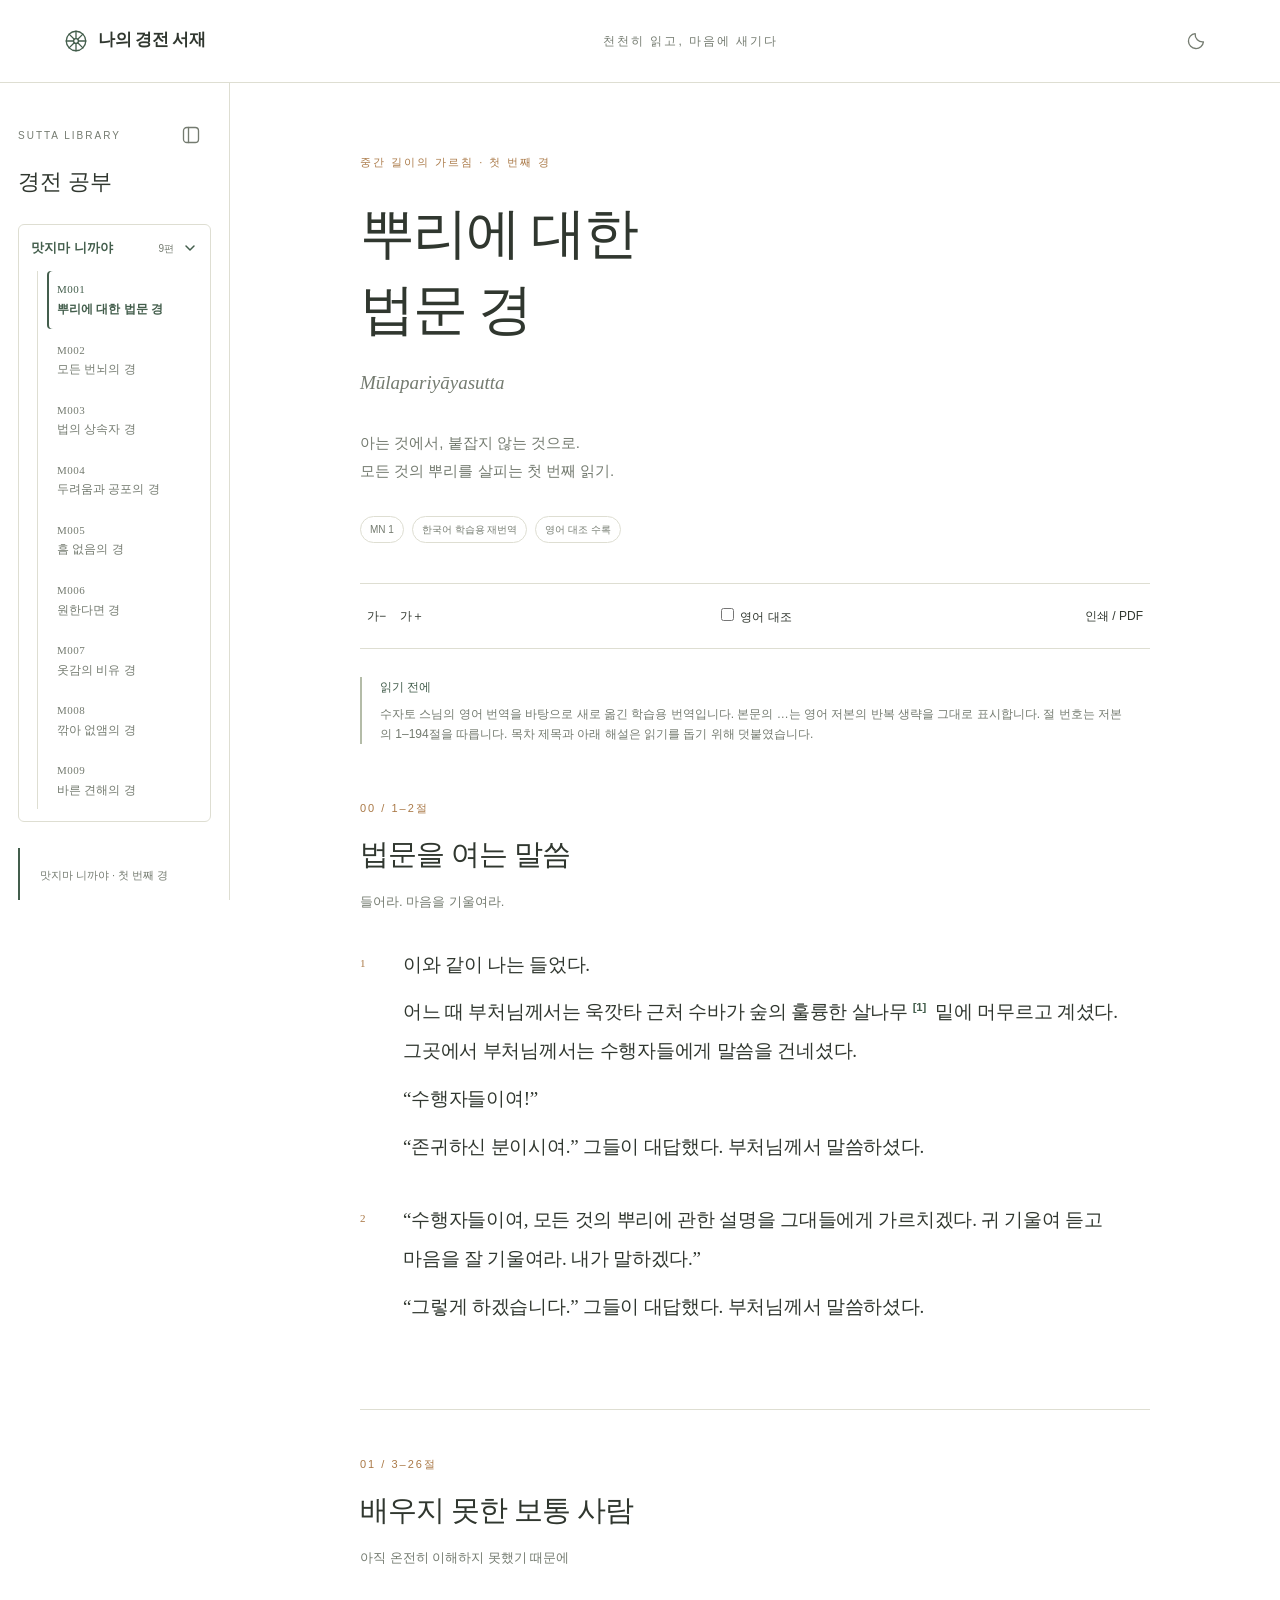
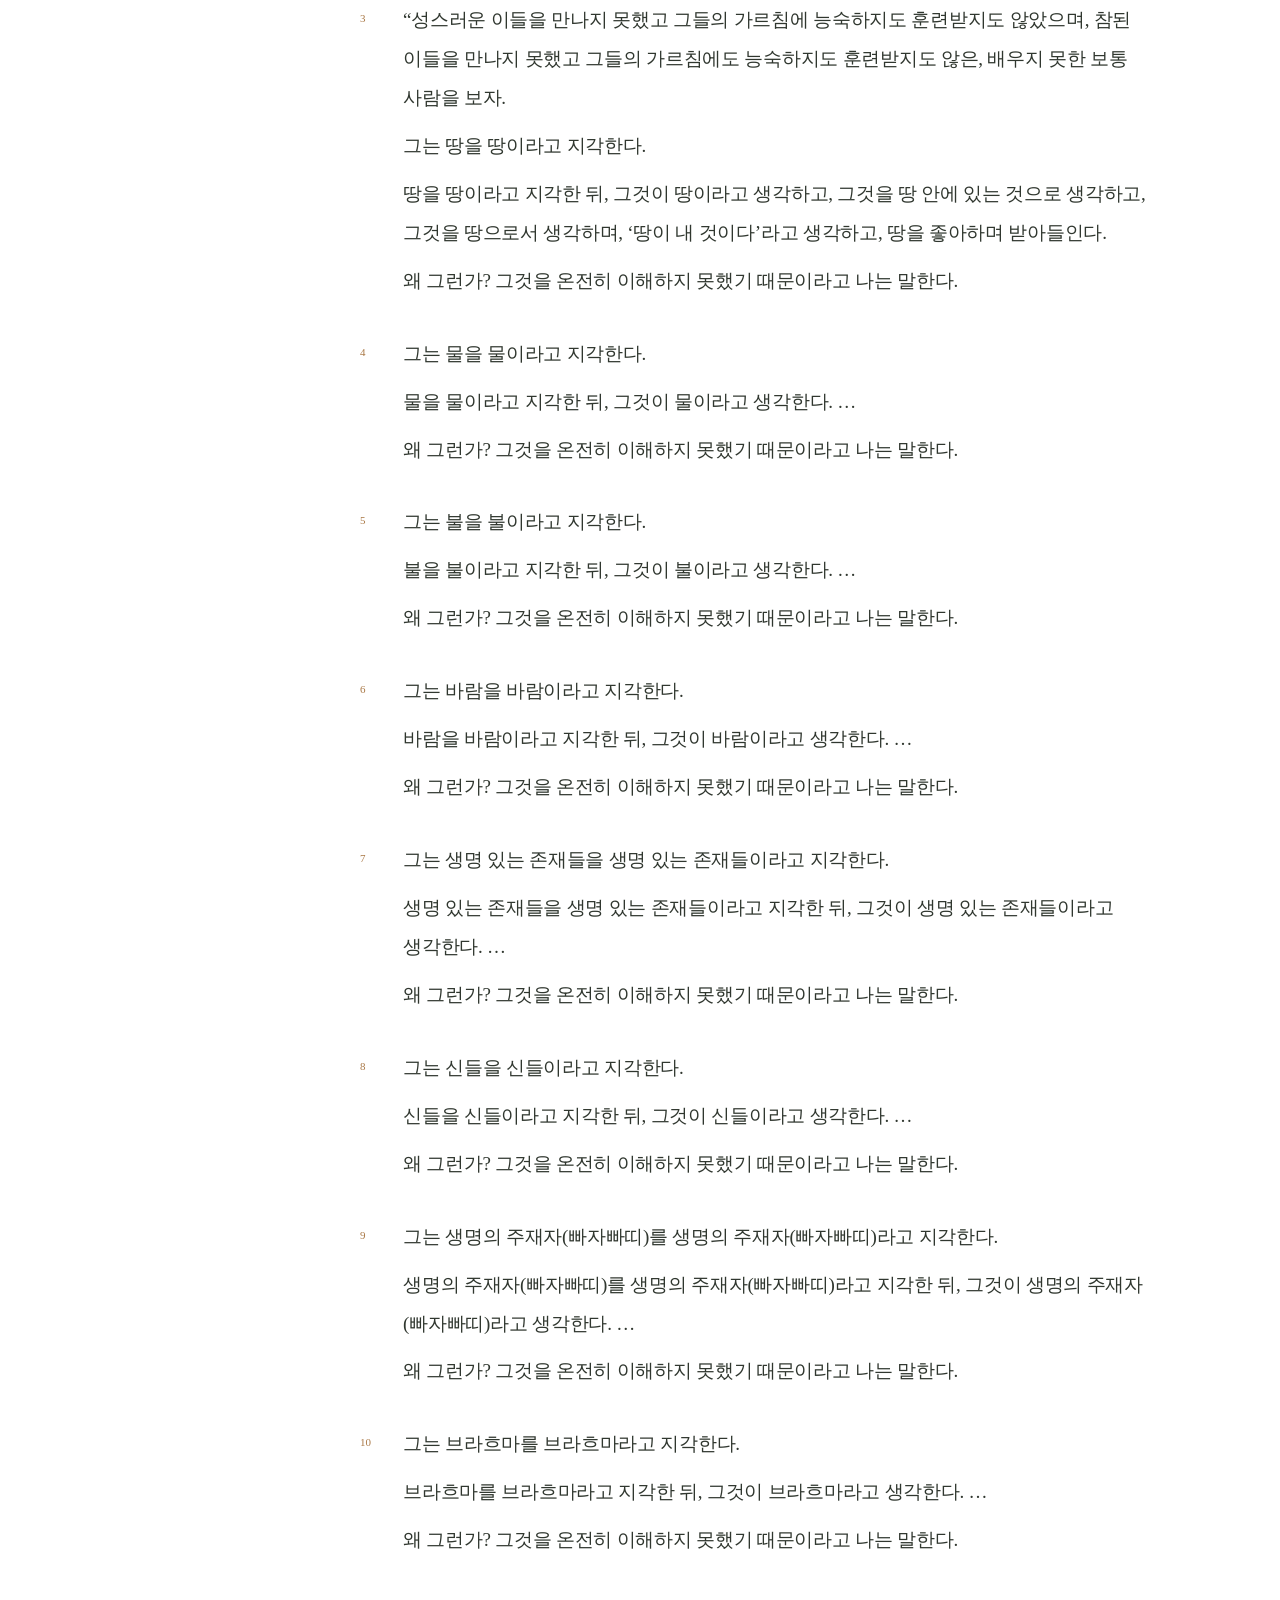
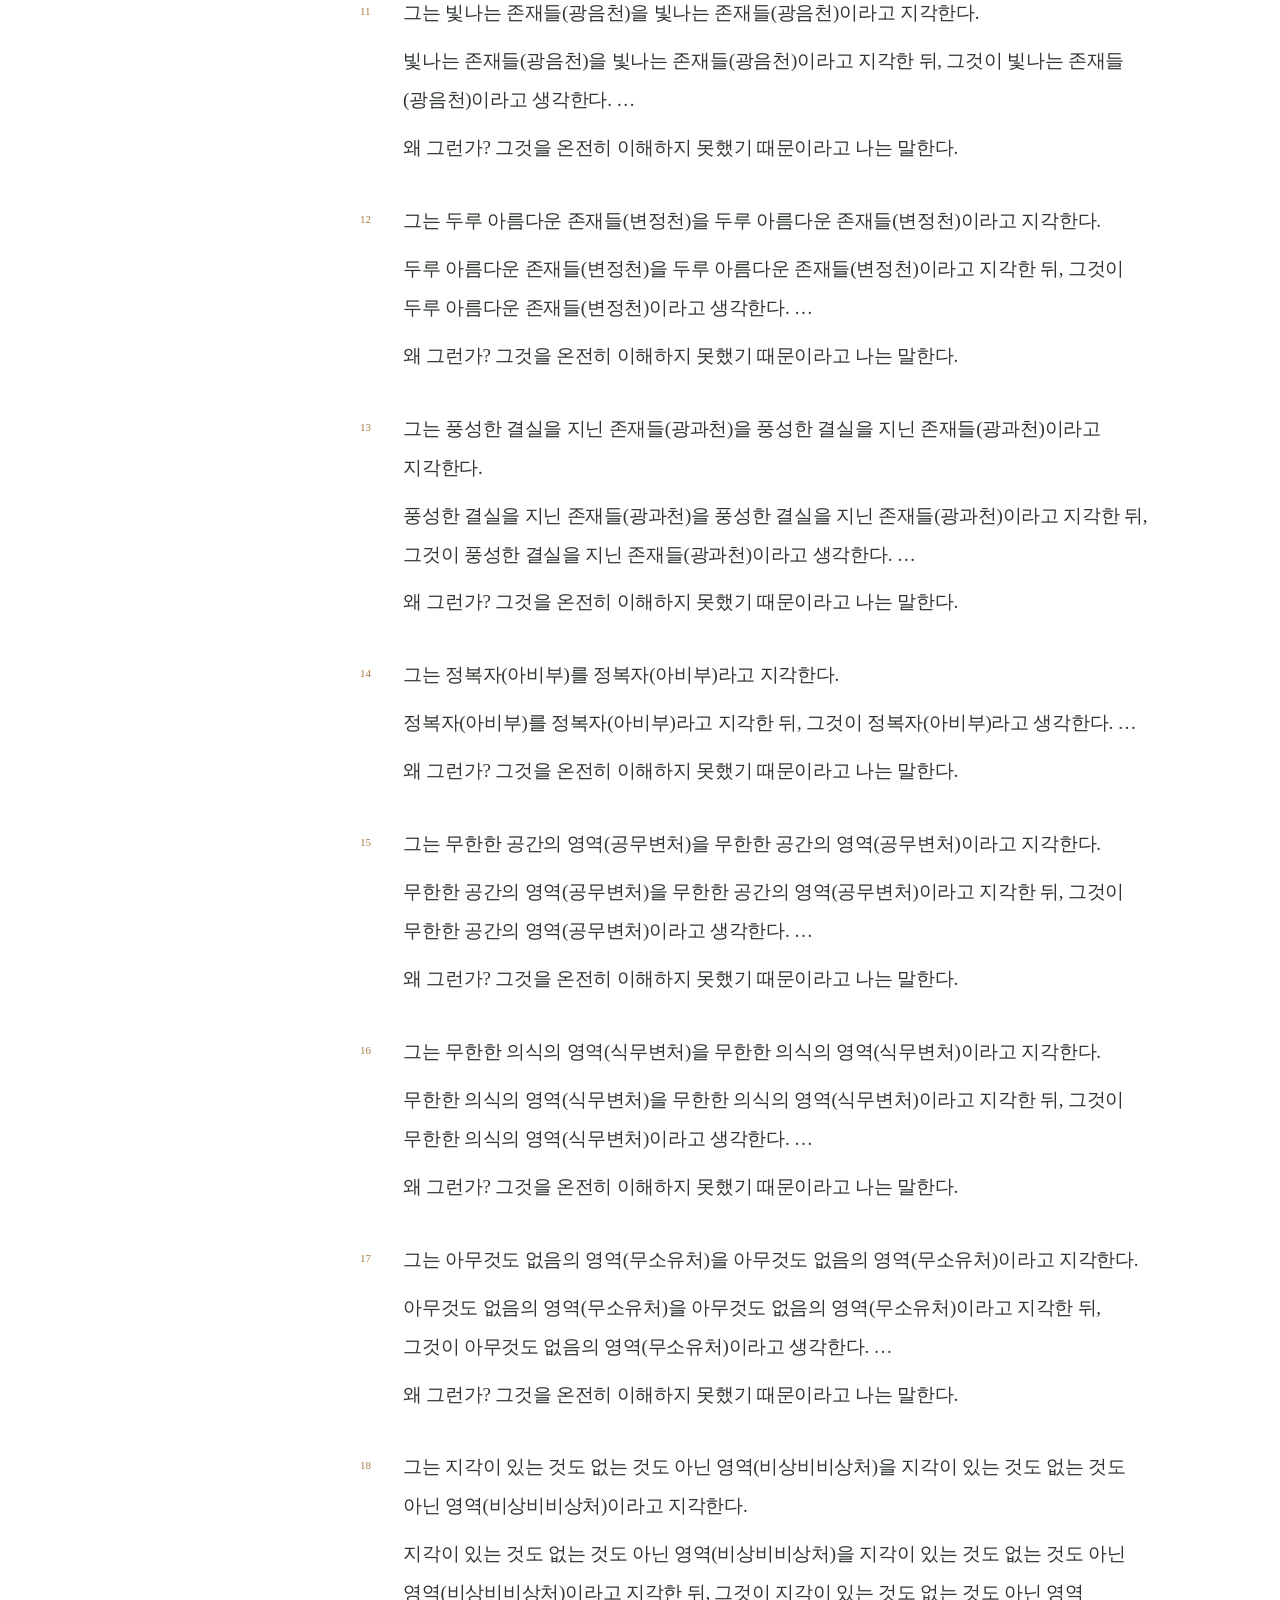
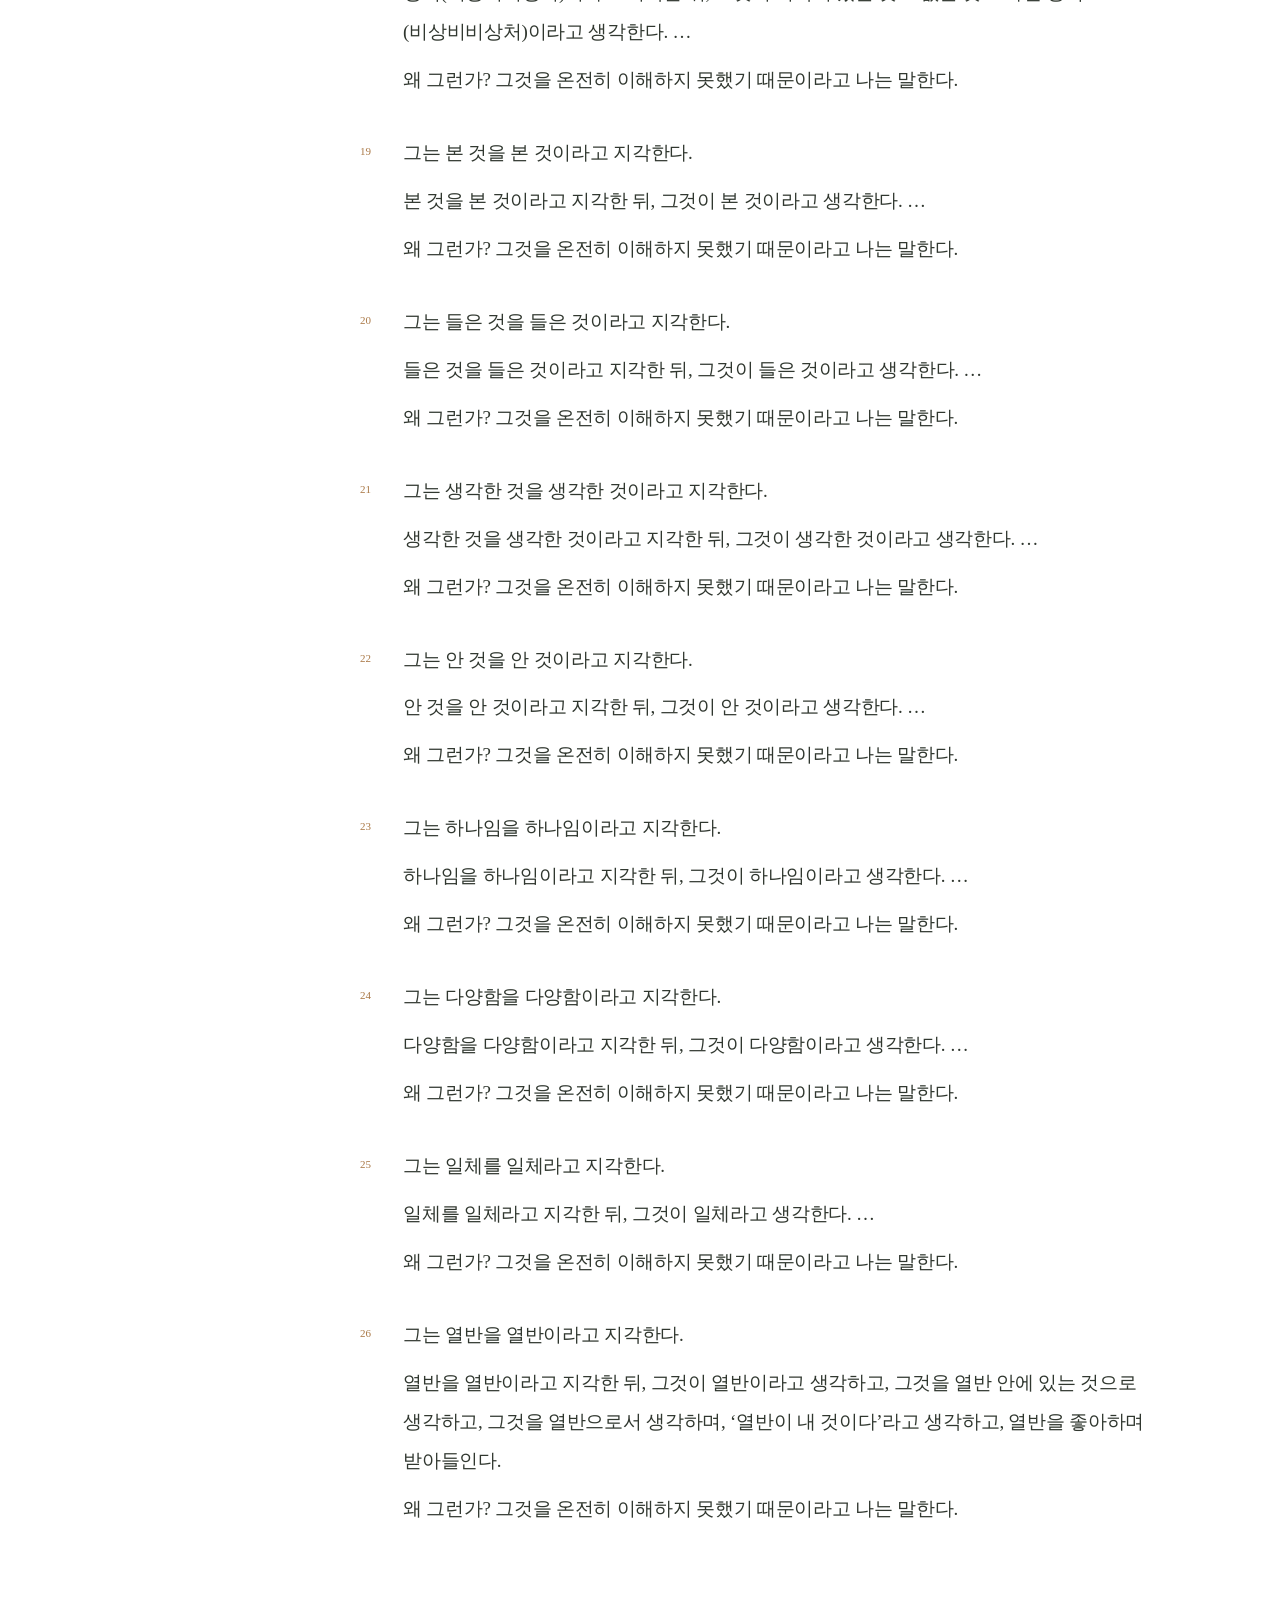
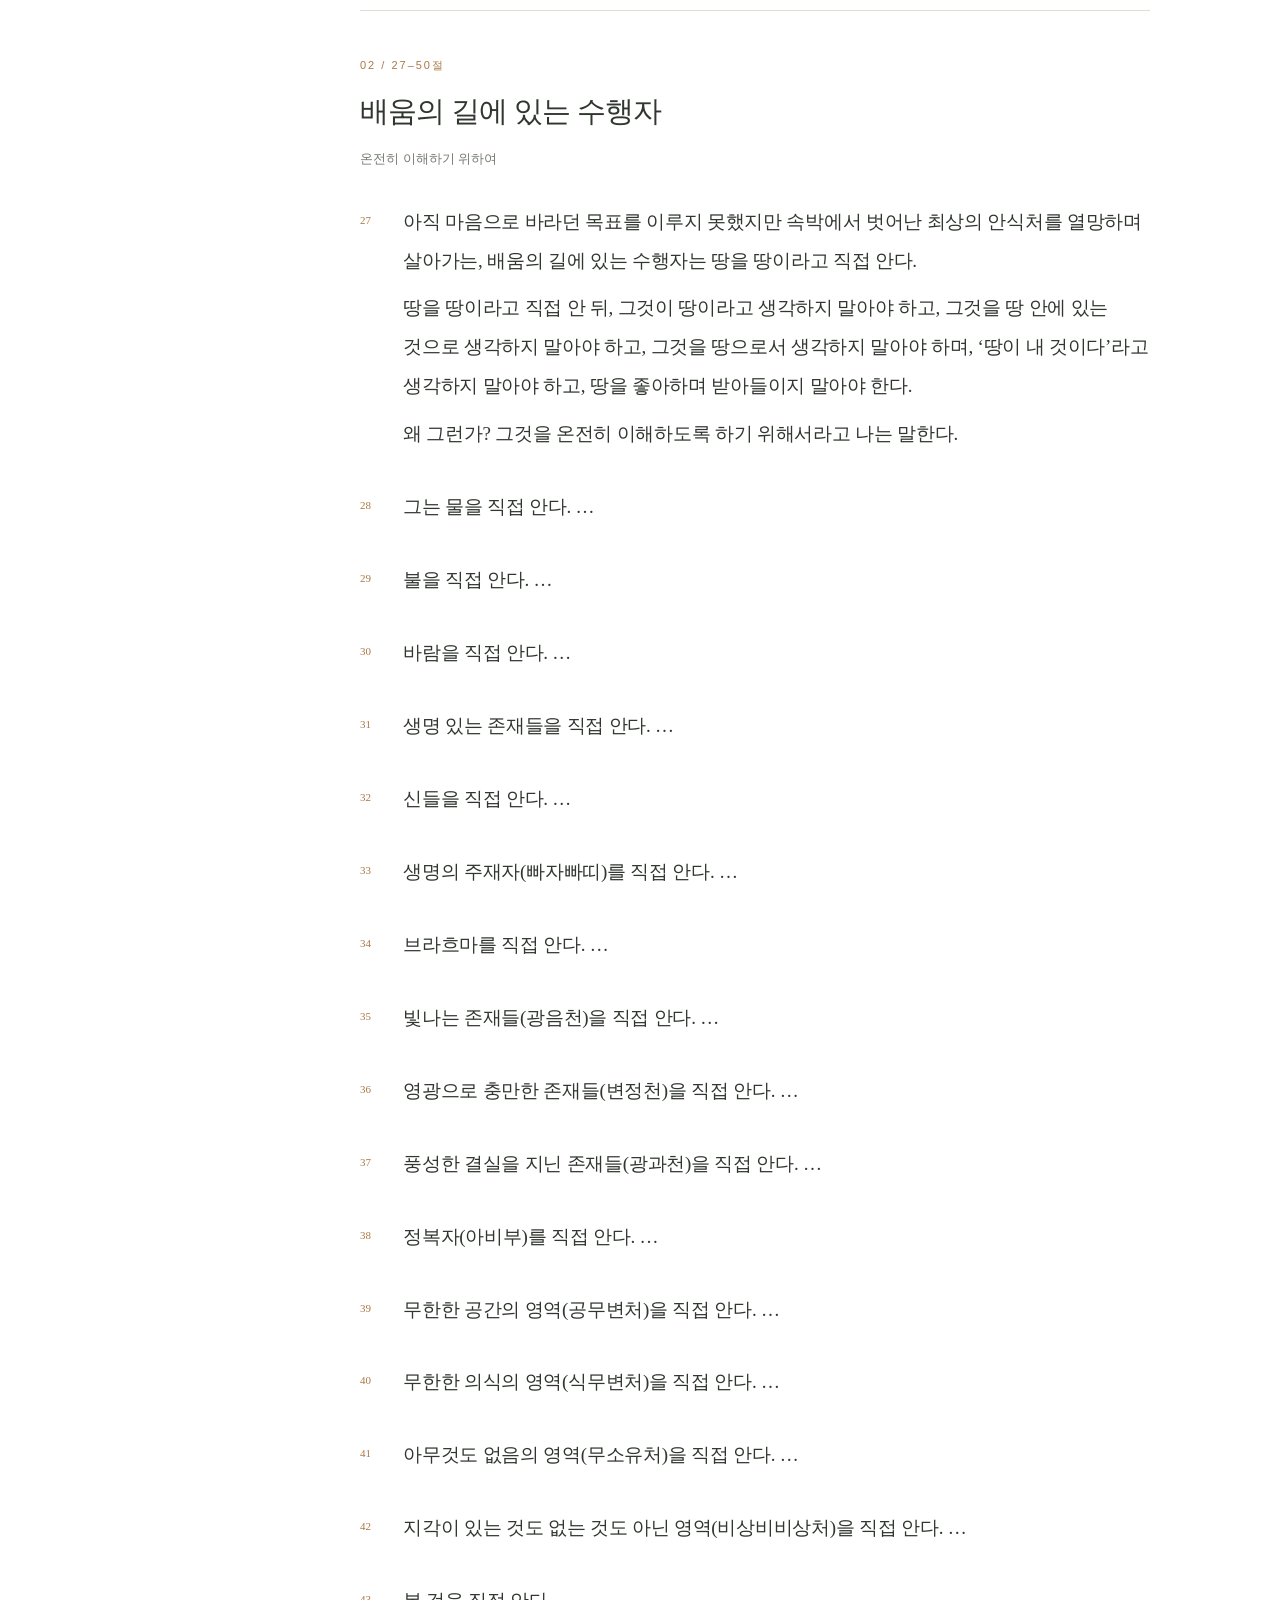
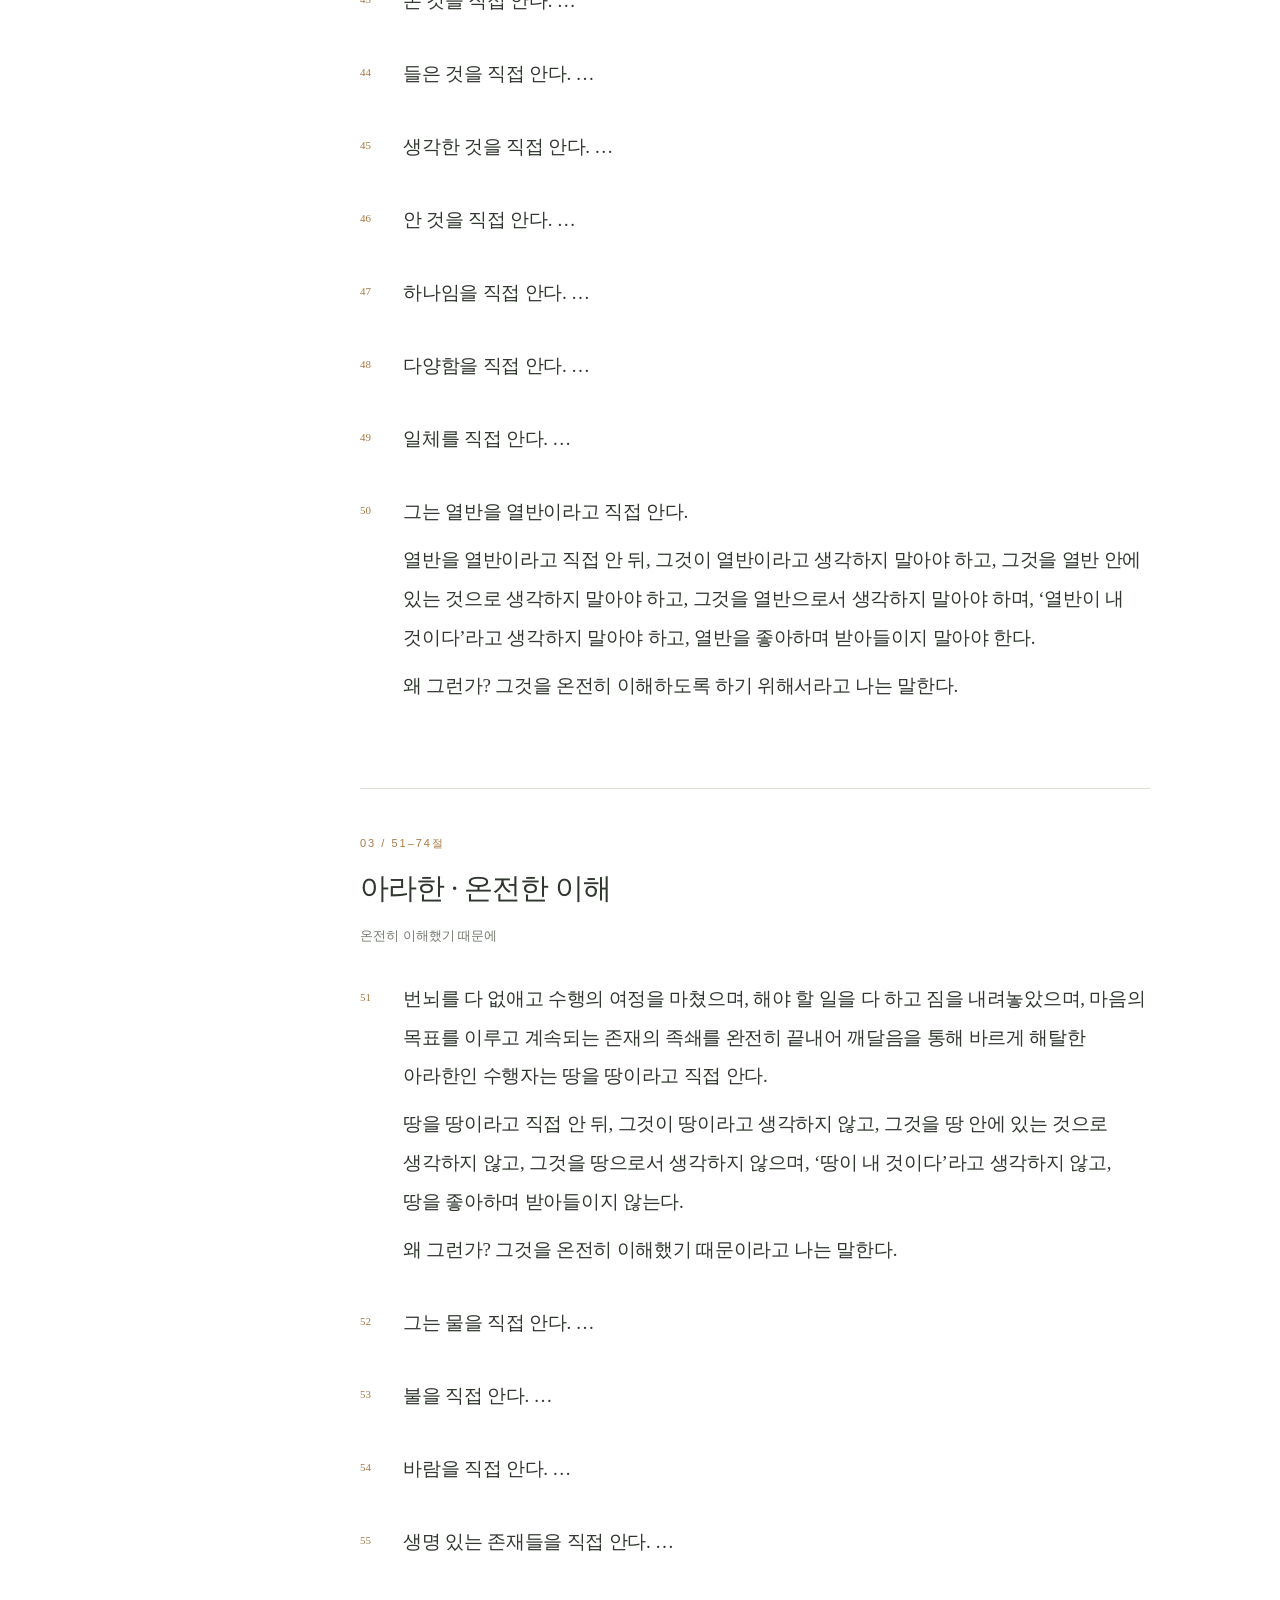
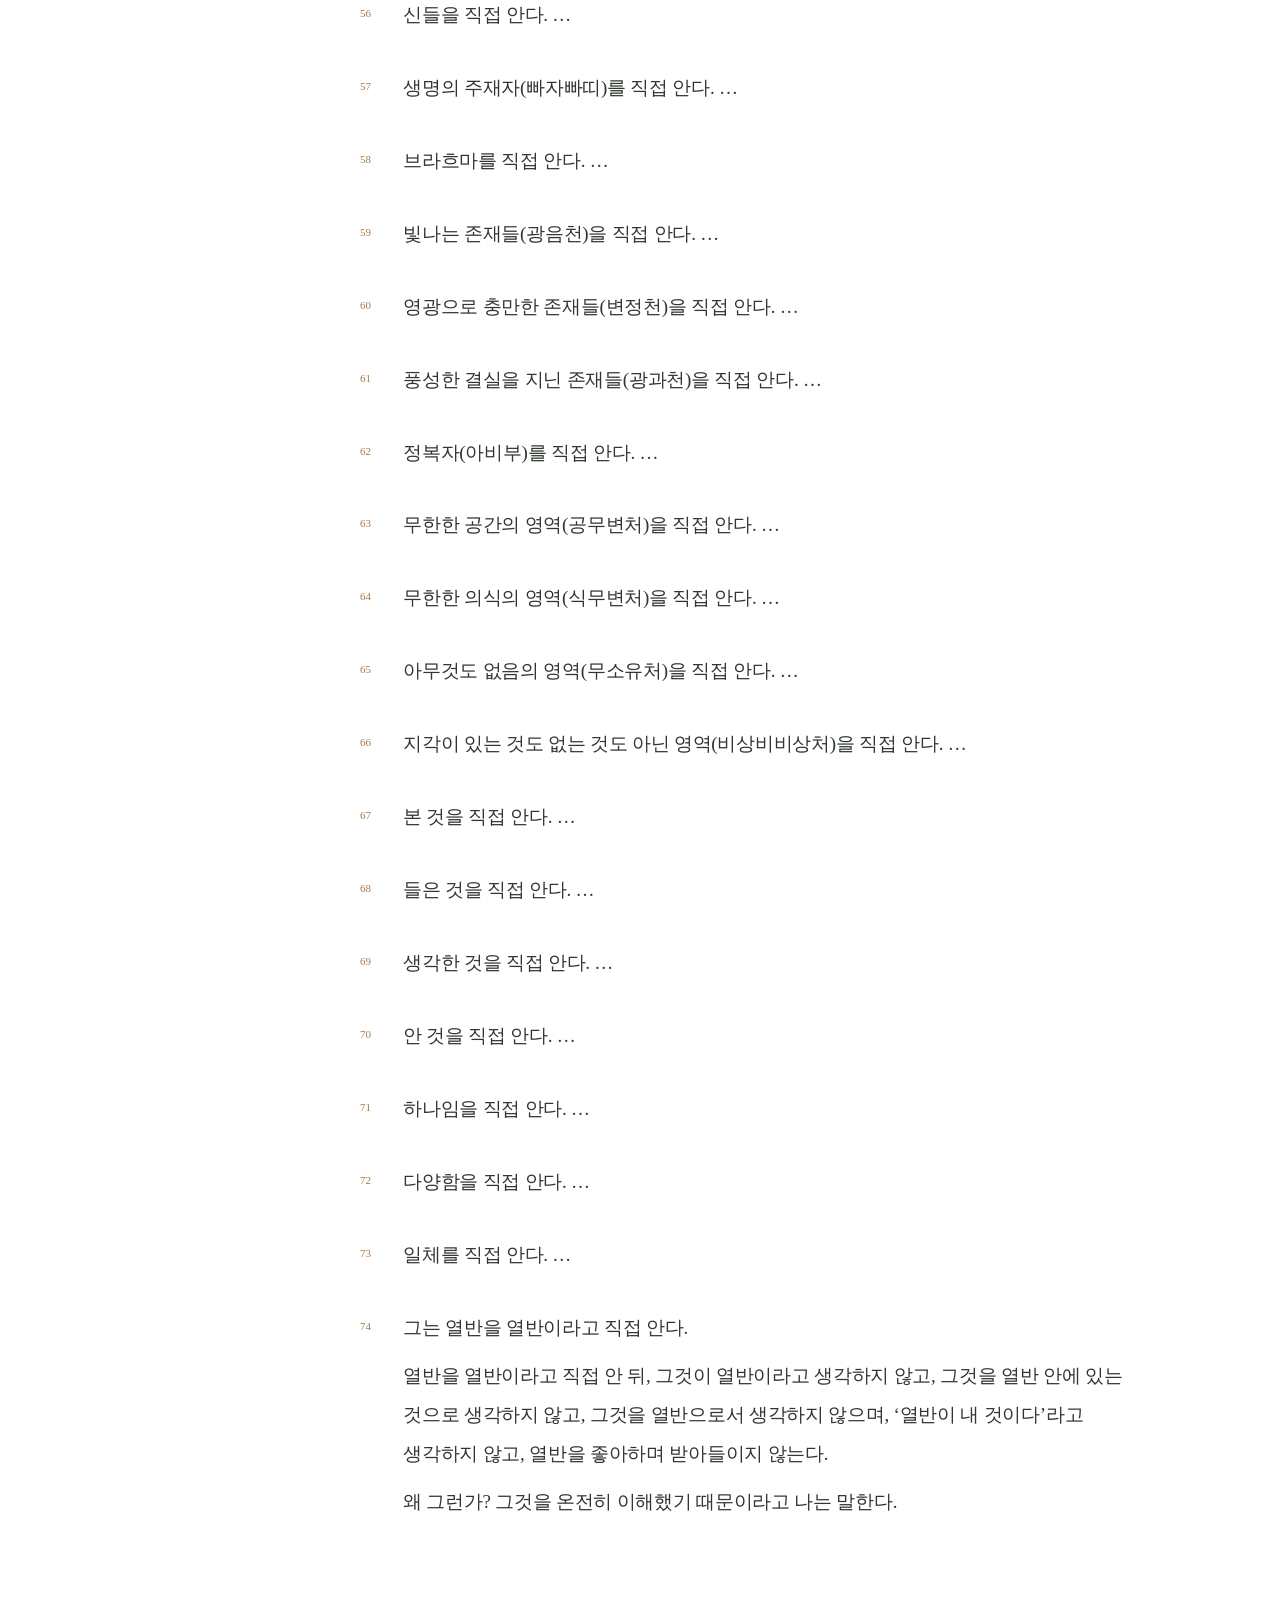
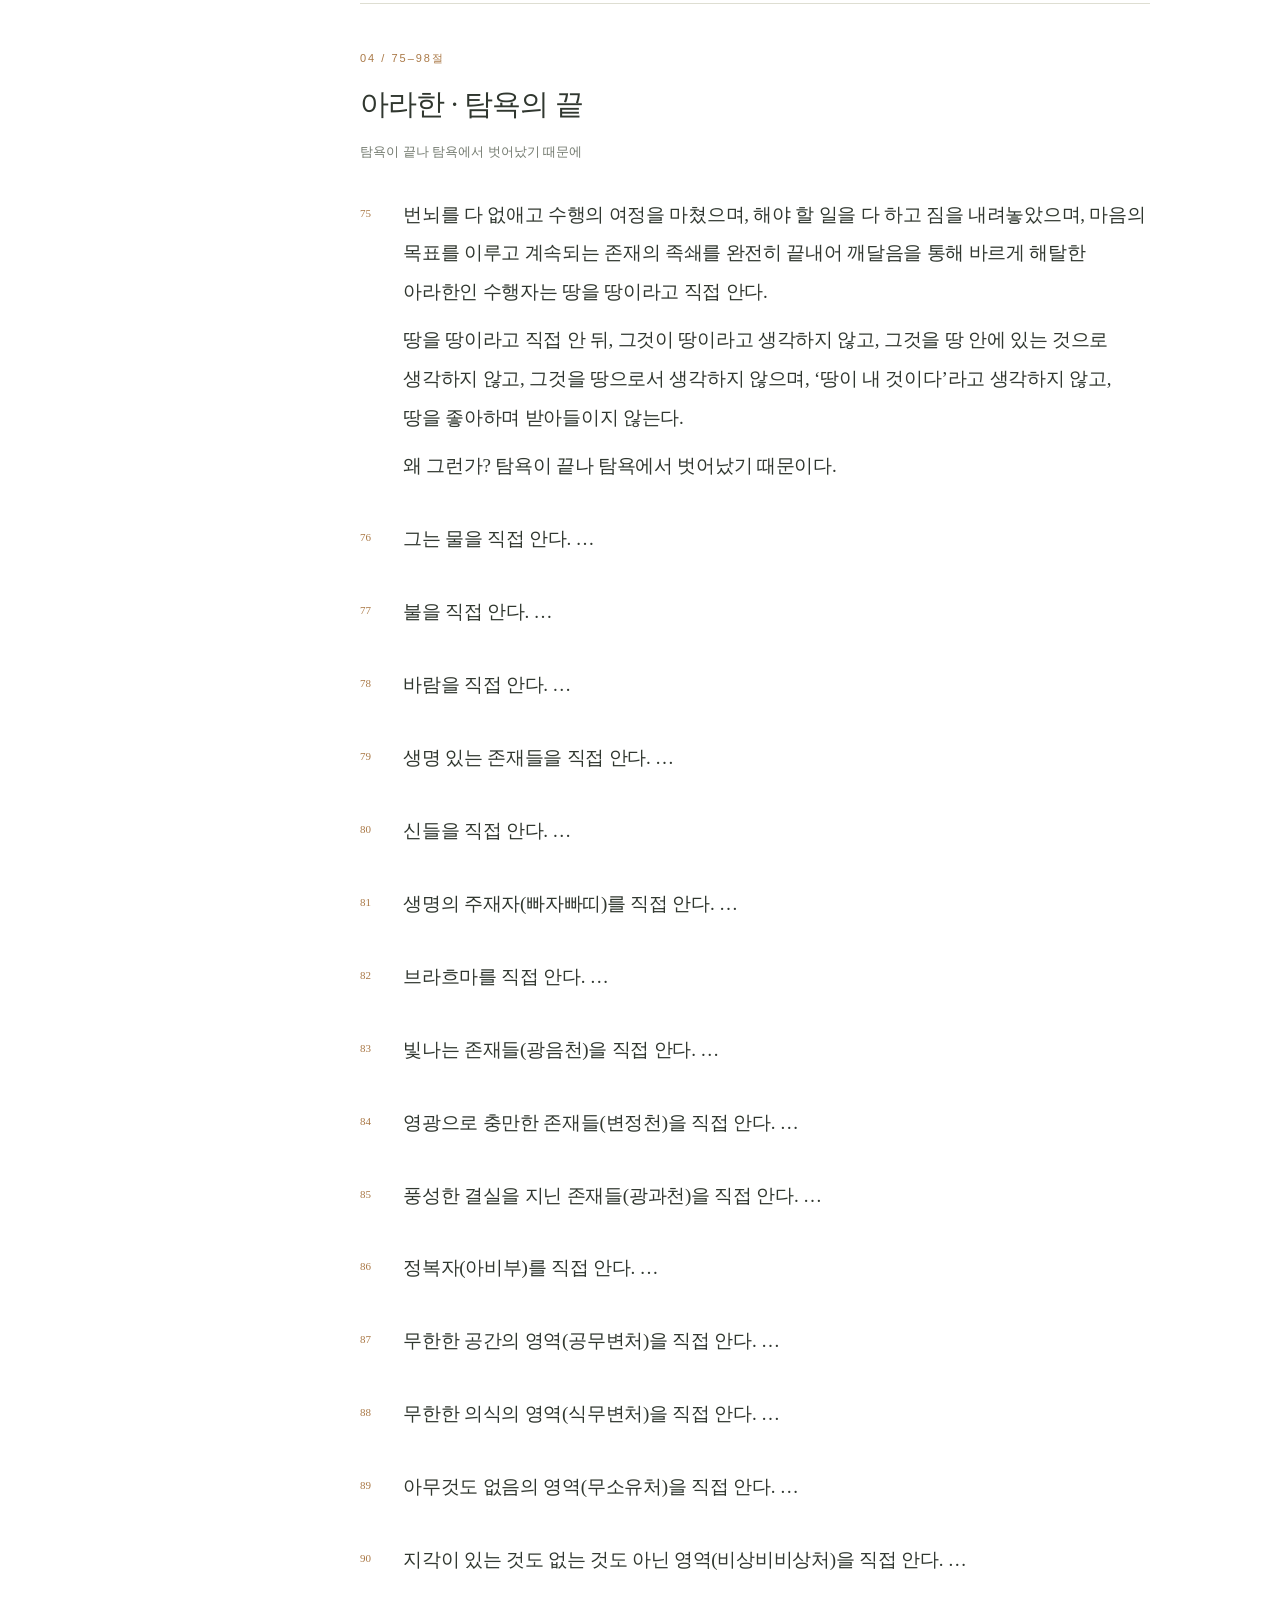
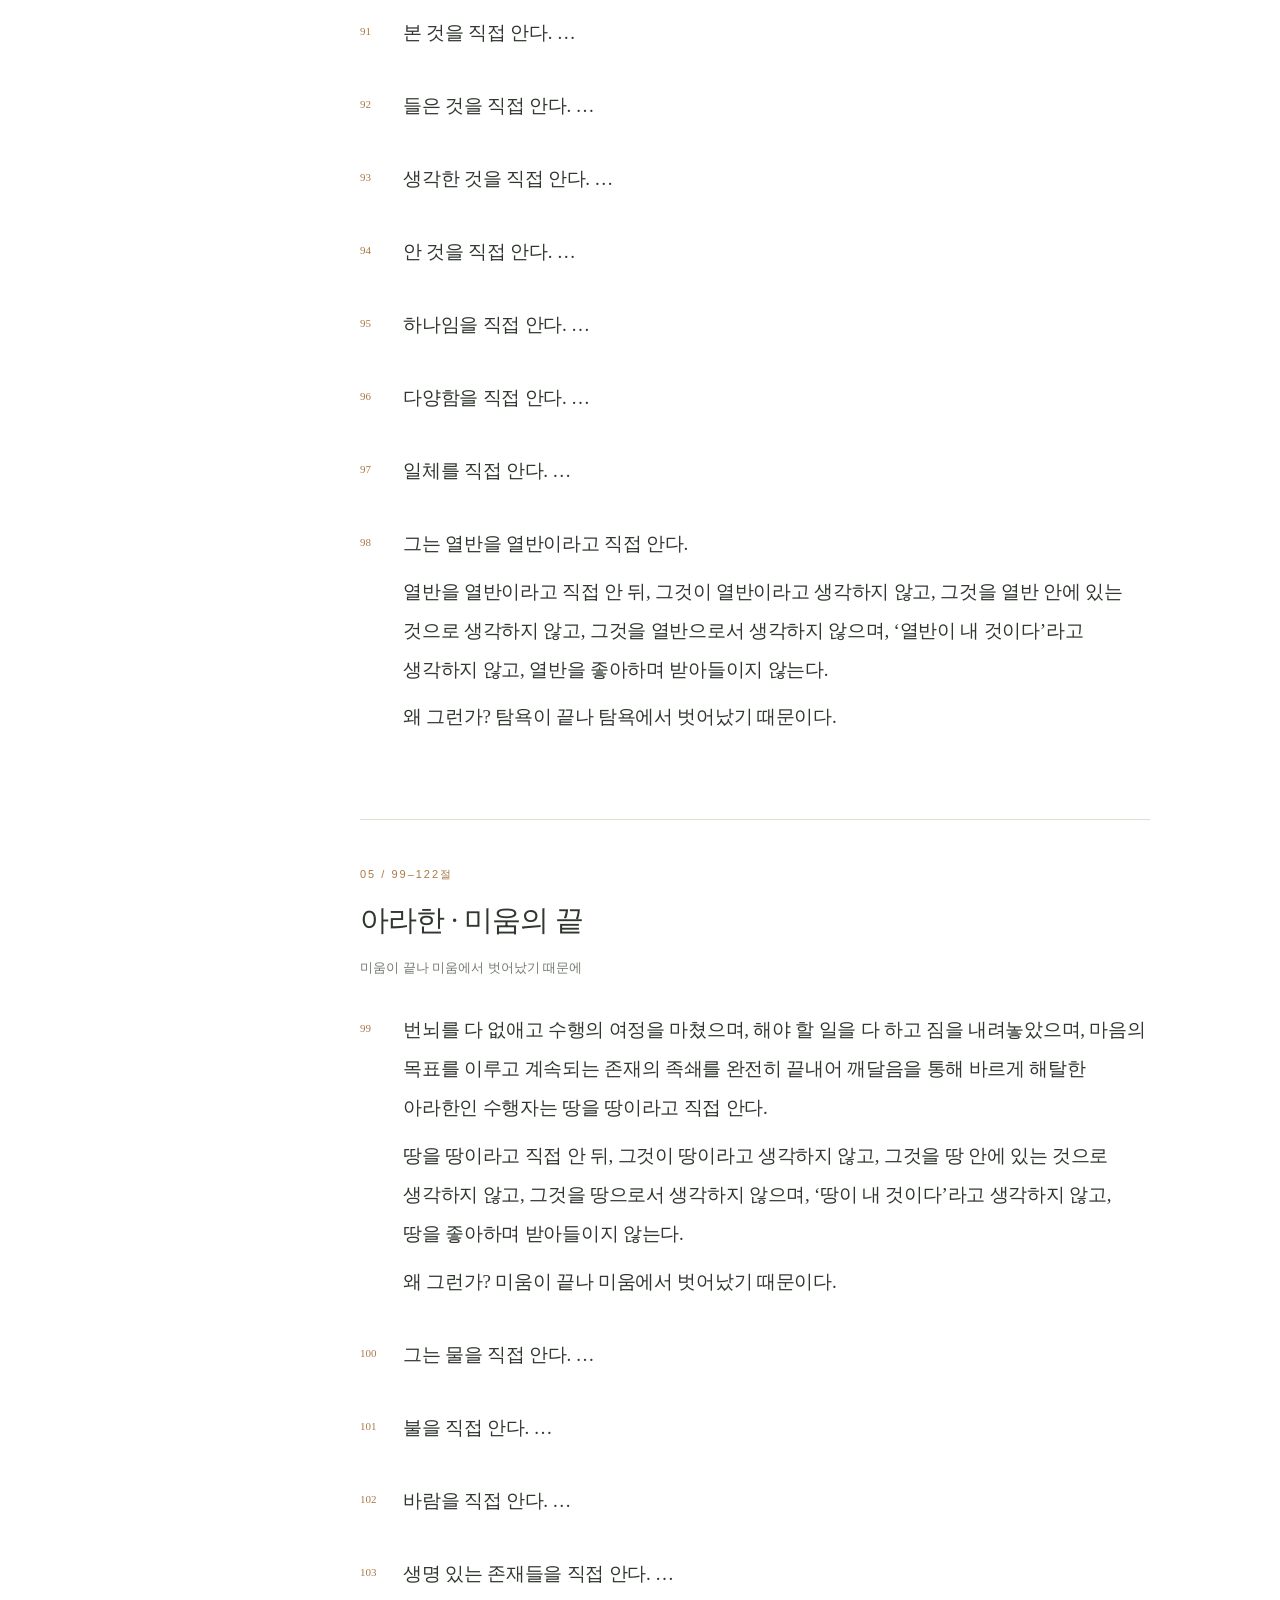
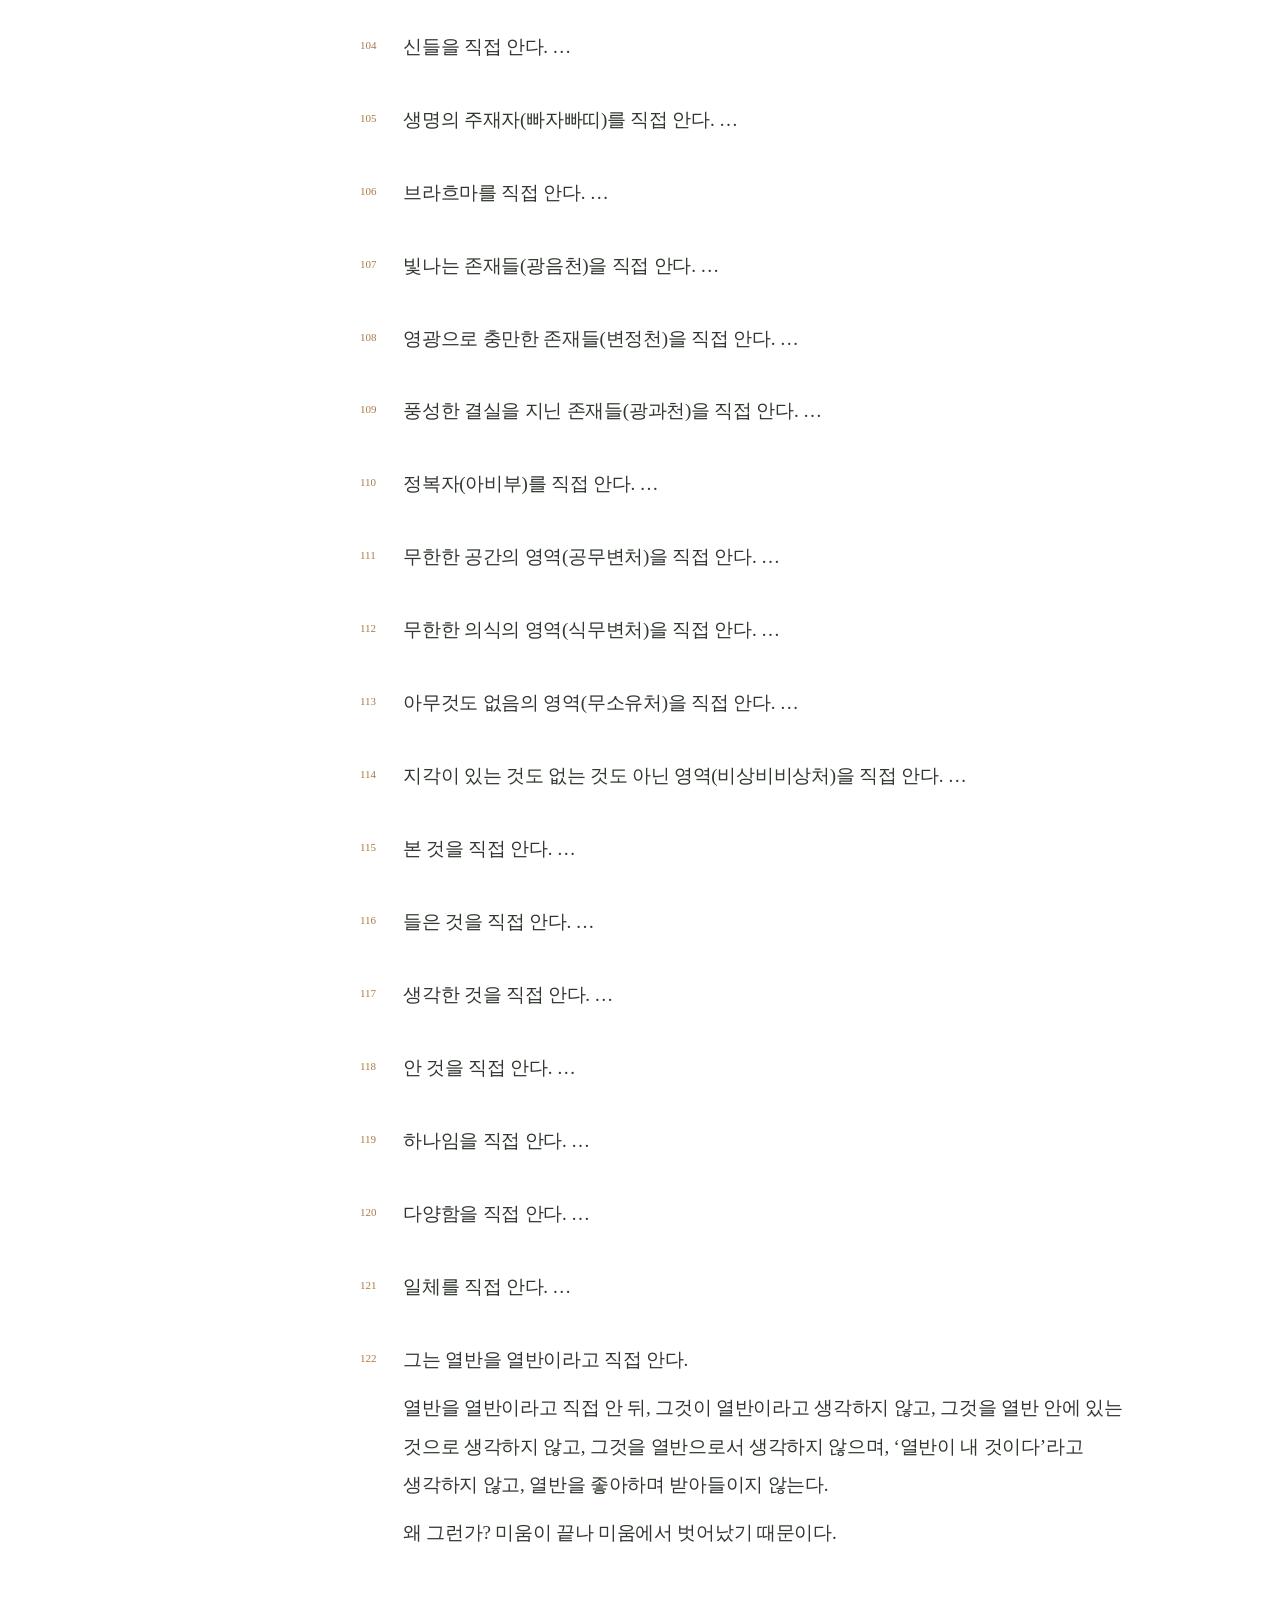
==== commit 1a275a1c: "M009 바른 견해의 경 전문과 서재 목록 추가 수자토 CC0 영어 저본 1–71절의 본문 172개 구절을 한국어 학습용으로 옮기고 전체 교열했습니다. 영어 대조·목차·번역 안내·" ====
--- a/index.html
+++ b/index.html
@@ -1 +1 @@
-<!doctype html><html lang="ko"><head><meta charset="utf-8"><meta name="viewport" content="width=device-width,initial-scale=1"><meta name="description" content="맛지마 니까야 MN 1 뿌리에 대한 법문 경. 수자토 스님의 CC0 영어 번역에 기초한 한국어 학습용 재번역과 개인 독서 기록."><title>뿌리에 대한 법문 경 · 나의 경전 서재</title><link rel="stylesheet" href="style.css?v=20261012-white"><link rel="stylesheet" href="footnotes.css"><style>.personal-reflection{margin-top:28px}.personal-reflection .korean p{margin-bottom:1.5em}.reflection-notice{margin:24px 0 32px;padding:16px 18px;background:var(--paper);line-height:1.9}.reflection-nav{display:block;margin-top:12px;font-size:12px;color:var(--green)}@media print{.reflection-notice{display:block!important}.personal-reflection{break-before:page}}@media(max-width:700px){.reflection-nav{margin:12px 0 0;text-align:right;font-size:11px}}</style><link rel="stylesheet" href="library.css?v=20261012-icons"></head><body><a class="skip" href="#reading">본문으로 이동</a><div id="progress" aria-hidden="true"></div><header><div class="header-brand"><button id="sidebar-open" class="icon-button" aria-label="목차 펼치기" title="목차 펼치기" aria-expanded="false" aria-controls="reader-sidebar" hidden><svg viewBox="0 0 24 24" width="20" height="20" fill="none" stroke="currentColor" stroke-width="1.6" stroke-linecap="round" stroke-linejoin="round" aria-hidden="true" focusable="false"><rect x="3" y="3" width="18" height="18" rx="4"/><path d="M9 3v18"/></svg></button><a class="brand" href="#top"><svg class="brand-mark" xmlns="http://www.w3.org/2000/svg" viewBox="0 0 32 32" width="24" height="24" aria-hidden="true" focusable="false"><g fill="none" stroke="currentColor" stroke-width="1.75" stroke-linecap="round" stroke-linejoin="round"><circle cx="16" cy="16" r="13"/><path d="M16 12.75L16 3"/><path d="M18.298097 13.701903L25.192388 6.807612"/><path d="M19.25 16L29 16"/><path d="M18.298097 18.298097L25.192388 25.192388"/><path d="M16 19.25L16 29"/><path d="M13.701903 18.298097L6.807612 25.192388"/><path d="M12.75 16L3 16"/><path d="M13.701903 13.701903L6.807612 6.807612"/><circle cx="16" cy="16" r="3.25"/></g></svg><span class="brand-name">나의 경전 서재</span></a></div><span class="header-caption">천천히 읽고, 마음에 새기다</span><div class="header-actions"><button id="theme" class="icon-button" aria-label="어두운 화면으로 전환" title="어두운 화면으로 전환"><svg class="icon-moon" viewBox="0 0 24 24" width="20" height="20" fill="none" stroke="currentColor" stroke-width="1.6" stroke-linecap="round" stroke-linejoin="round" aria-hidden="true" focusable="false"><path d="M20.9 13A9 9 0 0 1 11 3.1 9 9 0 1 0 20.9 13Z"/></svg><svg class="icon-sun" viewBox="0 0 24 24" width="20" height="20" fill="none" stroke="currentColor" stroke-width="1.6" stroke-linecap="round" stroke-linejoin="round" aria-hidden="true" focusable="false"><circle cx="12" cy="12" r="4"/><path d="M12 2v2m0 16v2M2 12h2m16 0h2M4.9 4.9l1.4 1.4m11.4 11.4 1.4 1.4m0-14.2-1.4 1.4M6.3 17.7l-1.4 1.4"/></svg></button></div></header><div class="layout"><aside id="reader-sidebar"><div class="shelf-heading"><div class="shelf-label">SUTTA LIBRARY</div><button id="sidebar-toggle" class="icon-button" aria-label="목차 접기" title="목차 접기" aria-expanded="true" aria-controls="reader-sidebar"><svg viewBox="0 0 24 24" width="20" height="20" fill="none" stroke="currentColor" stroke-width="1.6" stroke-linecap="round" stroke-linejoin="round" aria-hidden="true" focusable="false"><rect x="3" y="3" width="18" height="18" rx="4"/><path d="M9 3v18"/></svg></button></div><div class="shelf-title">경전 공부</div><!-- library:start --><div class="library-tree" role="navigation" aria-label="경전 선택"><details class="library-category" open><summary><span class="library-category-title">맛지마 니까야</span><span class="library-count">8편</span><svg class="library-chevron" viewBox="0 0 16 16" width="16" height="16" aria-hidden="true" focusable="false"><path d="m6 4 4 4-4 4" fill="none" stroke="currentColor" stroke-width="1.5" stroke-linecap="round" stroke-linejoin="round"/></svg></summary><div class="library-books"><a class="library-book" href="index.html" aria-current="page"><span class="library-code">M001</span><span class="library-book-title">뿌리에 대한 법문 경</span></a><a class="library-book" href="mn2.html"><span class="library-code">M002</span><span class="library-book-title">모든 번뇌의 경</span></a><a class="library-book" href="mn3.html"><span class="library-code">M003</span><span class="library-book-title">법의 상속자 경</span></a><a class="library-book" href="mn4.html"><span class="library-code">M004</span><span class="library-book-title">두려움과 공포의 경</span></a><a class="library-book" href="mn5.html"><span class="library-code">M005</span><span class="library-book-title">흠 없음의 경</span></a><a class="library-book" href="mn6.html"><span class="library-code">M006</span><span class="library-book-title">원한다면 경</span></a><a class="library-book" href="mn7.html"><span class="library-code">M007</span><span class="library-book-title">옷감의 비유 경</span></a><a class="library-book" href="mn8.html"><span class="library-code">M008</span><span class="library-book-title">깎아 없앰의 경</span></a></div></details></div><!-- library:end --><div class="book-card"><span>맛지마 니까야 · 첫 번째 경</span><strong>M001</strong><p>뿌리에 대한 법문 경</p></div><nav aria-label="본문 목차"><a href="#opening"><span>00</span>법문을 여는 말씀</a><a href="#ordinary"><span>01</span>배우지 못한 보통 사람</a><a href="#trainee"><span>02</span>배움의 길에 있는 수행자</a><a href="#arahant1"><span>03</span>아라한 · 온전한 이해</a><a href="#arahant2"><span>04</span>아라한 · 탐욕의 끝</a><a href="#arahant3"><span>05</span>아라한 · 미움의 끝</a><a href="#arahant4"><span>06</span>아라한 · 어리석음의 끝</a><a href="#tathagata1"><span>07</span>여래 · 끝까지 꿰뚫은 이해</a><a href="#tathagata2"><span>08</span>여래 · 괴로움의 뿌리</a></nav><a class="source-nav" href="#translation">번역과 출처 ↗</a><a class="reflection-nav" href="#my-understanding">공부 후 나의 이해 ↓</a></aside><main id="top"><div class="hero"><div class="eyebrow">중간 길이의 가르침 · 첫 번째 경</div><h1>뿌리에 대한<br>법문 경</h1><p class="pali" lang="pi">Mūlapariyāyasutta</p><p class="intro">아는 것에서, 붙잡지 않는 것으로.<br>모든 것의 뿌리를 살피는 첫 번째 읽기.</p><div class="hero-meta"><span>MN 1</span><span>한국어 학습용 재번역</span><span>영어 대조 수록</span></div></div><div class="toolbar" aria-label="읽기 설정"><div><button id="smaller" aria-label="글자 작게">가−</button><button id="larger" aria-label="글자 크게">가＋</button></div><label><input id="english-toggle" type="checkbox"> 영어 대조</label><button id="print">인쇄 / PDF</button></div><div class="reading-note"><strong>읽기 전에</strong><p>수자토 스님의 영어 번역을 바탕으로 새로 옮긴 학습용 번역입니다. 본문의 …는 영어 저본의 반복 생략을 그대로 표시합니다. 절 번호는 저본의 1–194절을 따릅니다. 목차 제목과 아래 해설은 읽기를 돕기 위해 덧붙였습니다.</p></div><div id="reading"><section id="opening" class="chapter"><div class="chapter-label">00 / 1–2절</div><h2>법문을 여는 말씀</h2><p class="chapter-sub">들어라. 마음을 기울여라.</p><article id="p1" class="verse"><a class="number" href="#p1" aria-label="1절 링크">1</a><div><div class="korean"><p>이와 같이 나는 들었다.</p><p>어느 때 부처님께서는 욱깟타 근처 수바가 숲의 훌륭한 살나무<sup><a class="footnote-ref" id="fnref-1" href="#fn-1" data-footnote="fn-1" aria-label="주석 1: 살나무 설명 보기">[1]</a></sup> 밑에 머무르고 계셨다. 그곳에서 부처님께서는 수행자들에게 말씀을 건네셨다.</p><p>“수행자들이여!”</p><p>“존귀하신 분이시여.” 그들이 대답했다. 부처님께서 말씀하셨다.</p></div><p class="english" lang="en">So I have heard. At one time the Buddha was staying near Ukkaṭṭhā in the Subhaga Forest at the root of a magnificent sal tree. There the Buddha addressed the mendicants, “Mendicants!” “Venerable sir,” they replied. The Buddha said this:</p></div></article><article id="p2" class="verse"><a class="number" href="#p2" aria-label="2절 링크">2</a><div><div class="korean"><p>“수행자들이여, 모든 것의 뿌리에 관한 설명을 그대들에게 가르치겠다. 귀 기울여 듣고 마음을 잘 기울여라. 내가 말하겠다.”</p><p>“그렇게 하겠습니다.” 그들이 대답했다. 부처님께서 말씀하셨다.</p></div><p class="english" lang="en">“Mendicants, I will teach you the explanation of the root of all things. Listen and apply your minds well, I will speak.” “Yes, sir,” they replied. The Buddha said this:</p></div></article></section><section id="ordinary" class="chapter"><div class="chapter-label">01 / 3–26절</div><h2>배우지 못한 보통 사람</h2><p class="chapter-sub">아직 온전히 이해하지 못했기 때문에</p><article id="p3" class="verse"><a class="number" href="#p3" aria-label="3절 링크">3</a><div><div class="korean"><p>“성스러운 이들을 만나지 못했고 그들의 가르침에 능숙하지도 훈련받지도 않았으며, 참된 이들을 만나지 못했고 그들의 가르침에도 능숙하지도 훈련받지도 않은, 배우지 못한 보통 사람을 보자.</p><p>그는 땅을 땅이라고 지각한다.</p><p>땅을 땅이라고 지각한 뒤, 그것이 땅이라고 생각하고, 그것을 땅 안에 있는 것으로 생각하고, 그것을 땅으로서 생각하며, ‘땅이 내 것이다’라고 생각하고, 땅을 좋아하며 받아들인다.</p><p>왜 그런가? 그것을 온전히 이해하지 못했기 때문이라고 나는 말한다.</p></div><p class="english" lang="en">“Take an unlearned ordinary person who has not seen the noble ones, and is neither skilled nor trained in the teaching of the noble ones. They’ve not seen true persons, and are neither skilled nor trained in the teaching of the true persons. They perceive earth as earth. Having perceived earth as earth, they conceive it to be earth, they conceive it in earth, they conceive it as earth, they conceive that ‘earth is mine’, they approve earth. Why is that? Because they haven’t completely understood it, I say.</p></div></article><article id="p4" class="verse"><a class="number" href="#p4" aria-label="4절 링크">4</a><div><div class="korean"><p>그는 물을 물이라고 지각한다.</p><p>물을 물이라고 지각한 뒤, 그것이 물이라고 생각한다. …</p><p>왜 그런가? 그것을 온전히 이해하지 못했기 때문이라고 나는 말한다.</p></div><p class="english" lang="en">They perceive water as water. Having perceived water as water, they conceive it to be water … Why is that? Because they haven’t completely understood it, I say.</p></div></article><article id="p5" class="verse"><a class="number" href="#p5" aria-label="5절 링크">5</a><div><div class="korean"><p>그는 불을 불이라고 지각한다.</p><p>불을 불이라고 지각한 뒤, 그것이 불이라고 생각한다. …</p><p>왜 그런가? 그것을 온전히 이해하지 못했기 때문이라고 나는 말한다.</p></div><p class="english" lang="en">They perceive fire as fire. Having perceived fire as fire, they conceive it to be fire … Why is that? Because they haven’t completely understood it, I say.</p></div></article><article id="p6" class="verse"><a class="number" href="#p6" aria-label="6절 링크">6</a><div><div class="korean"><p>그는 바람을 바람이라고 지각한다.</p><p>바람을 바람이라고 지각한 뒤, 그것이 바람이라고 생각한다. …</p><p>왜 그런가? 그것을 온전히 이해하지 못했기 때문이라고 나는 말한다.</p></div><p class="english" lang="en">They perceive air as air. Having perceived air as air, they conceive it to be air … Why is that? Because they haven’t completely understood it, I say.</p></div></article><article id="p7" class="verse"><a class="number" href="#p7" aria-label="7절 링크">7</a><div><div class="korean"><p>그는 생명 있는 존재들을 생명 있는 존재들이라고 지각한다.</p><p>생명 있는 존재들을 생명 있는 존재들이라고 지각한 뒤, 그것이 생명 있는 존재들이라고 생각한다. …</p><p>왜 그런가? 그것을 온전히 이해하지 못했기 때문이라고 나는 말한다.</p></div><p class="english" lang="en">They perceive creatures as creatures. Having perceived creatures as creatures, they conceive them to be creatures … Why is that? Because they haven’t completely understood it, I say.</p></div></article><article id="p8" class="verse"><a class="number" href="#p8" aria-label="8절 링크">8</a><div><div class="korean"><p>그는 신들을 신들이라고 지각한다.</p><p>신들을 신들이라고 지각한 뒤, 그것이 신들이라고 생각한다. …</p><p>왜 그런가? 그것을 온전히 이해하지 못했기 때문이라고 나는 말한다.</p></div><p class="english" lang="en">They perceive gods as gods. Having perceived gods as gods, they conceive them to be gods … Why is that? Because they haven’t completely understood it, I say.</p></div></article><article id="p9" class="verse"><a class="number" href="#p9" aria-label="9절 링크">9</a><div><div class="korean"><p>그는 생명의 주재자(빠자빠띠)를 생명의 주재자(빠자빠띠)라고 지각한다.</p><p>생명의 주재자(빠자빠띠)를 생명의 주재자(빠자빠띠)라고 지각한 뒤, 그것이 생명의 주재자(빠자빠띠)라고 생각한다. …</p><p>왜 그런가? 그것을 온전히 이해하지 못했기 때문이라고 나는 말한다.</p></div><p class="english" lang="en">They perceive the Progenitor as the Progenitor. Having perceived the Progenitor as the Progenitor, they conceive him to be the Progenitor … Why is that? Because they haven’t completely understood it, I say.</p></div></article><article id="p10" class="verse"><a class="number" href="#p10" aria-label="10절 링크">10</a><div><div class="korean"><p>그는 브라흐마를 브라흐마라고 지각한다.</p><p>브라흐마를 브라흐마라고 지각한 뒤, 그것이 브라흐마라고 생각한다. …</p><p>왜 그런가? 그것을 온전히 이해하지 못했기 때문이라고 나는 말한다.</p></div><p class="english" lang="en">They perceive the Divinity as the Divinity. Having perceived the Divinity as the Divinity, they conceive him to be the Divinity … Why is that? Because they haven’t completely understood it, I say.</p></div></article><article id="p11" class="verse"><a class="number" href="#p11" aria-label="11절 링크">11</a><div><div class="korean"><p>그는 빛나는 존재들(광음천)을 빛나는 존재들(광음천)이라고 지각한다.</p><p>빛나는 존재들(광음천)을 빛나는 존재들(광음천)이라고 지각한 뒤, 그것이 빛나는 존재들(광음천)이라고 생각한다. …</p><p>왜 그런가? 그것을 온전히 이해하지 못했기 때문이라고 나는 말한다.</p></div><p class="english" lang="en">They perceive those of sublime luminosity as those of sublime luminosity. Having perceived those of sublime luminosity as those of sublime luminosity, they conceive them to be those of sublime luminosity … Why is that? Because they haven’t completely understood it, I say.</p></div></article><article id="p12" class="verse"><a class="number" href="#p12" aria-label="12절 링크">12</a><div><div class="korean"><p>그는 두루 아름다운 존재들(변정천)을 두루 아름다운 존재들(변정천)이라고 지각한다.</p><p>두루 아름다운 존재들(변정천)을 두루 아름다운 존재들(변정천)이라고 지각한 뒤, 그것이 두루 아름다운 존재들(변정천)이라고 생각한다. …</p><p>왜 그런가? 그것을 온전히 이해하지 못했기 때문이라고 나는 말한다.</p></div><p class="english" lang="en">They perceive those of universal beauty as those of universal beauty. But then they conceive them to be those of universal beauty … Why is that? Because they haven’t completely understood it, I say.</p></div></article><article id="p13" class="verse"><a class="number" href="#p13" aria-label="13절 링크">13</a><div><div class="korean"><p>그는 풍성한 결실을 지닌 존재들(광과천)을 풍성한 결실을 지닌 존재들(광과천)이라고 지각한다.</p><p>풍성한 결실을 지닌 존재들(광과천)을 풍성한 결실을 지닌 존재들(광과천)이라고 지각한 뒤, 그것이 풍성한 결실을 지닌 존재들(광과천)이라고 생각한다. …</p><p>왜 그런가? 그것을 온전히 이해하지 못했기 때문이라고 나는 말한다.</p></div><p class="english" lang="en">They perceive those of abundant fruit as those of abundant fruit. Having perceived those of abundant fruit as those of abundant fruit, they conceive them to be those of abundant fruit … Why is that? Because they haven’t completely understood it, I say.</p></div></article><article id="p14" class="verse"><a class="number" href="#p14" aria-label="14절 링크">14</a><div><div class="korean"><p>그는 정복자(아비부)를 정복자(아비부)라고 지각한다.</p><p>정복자(아비부)를 정복자(아비부)라고 지각한 뒤, 그것이 정복자(아비부)라고 생각한다. …</p><p>왜 그런가? 그것을 온전히 이해하지 못했기 때문이라고 나는 말한다.</p></div><p class="english" lang="en">They perceive the Vanquisher as the Vanquisher. Having perceived the Vanquisher as the Vanquisher, they conceive him to be the Vanquisher … Why is that? Because they haven’t completely understood it, I say.</p></div></article><article id="p15" class="verse"><a class="number" href="#p15" aria-label="15절 링크">15</a><div><div class="korean"><p>그는 무한한 공간의 영역(공무변처)을 무한한 공간의 영역(공무변처)이라고 지각한다.</p><p>무한한 공간의 영역(공무변처)을 무한한 공간의 영역(공무변처)이라고 지각한 뒤, 그것이 무한한 공간의 영역(공무변처)이라고 생각한다. …</p><p>왜 그런가? 그것을 온전히 이해하지 못했기 때문이라고 나는 말한다.</p></div><p class="english" lang="en">They perceive the dimension of infinite space as the dimension of infinite space. Having perceived the dimension of infinite space as the dimension of infinite space, they conceive it to be the dimension of infinite space … Why is that? Because they haven’t completely understood it, I say.</p></div></article><article id="p16" class="verse"><a class="number" href="#p16" aria-label="16절 링크">16</a><div><div class="korean"><p>그는 무한한 의식의 영역(식무변처)을 무한한 의식의 영역(식무변처)이라고 지각한다.</p><p>무한한 의식의 영역(식무변처)을 무한한 의식의 영역(식무변처)이라고 지각한 뒤, 그것이 무한한 의식의 영역(식무변처)이라고 생각한다. …</p><p>왜 그런가? 그것을 온전히 이해하지 못했기 때문이라고 나는 말한다.</p></div><p class="english" lang="en">They perceive the dimension of infinite consciousness as the dimension of infinite consciousness. Having perceived the dimension of infinite consciousness as the dimension of infinite consciousness, they conceive it to be the dimension of infinite consciousness … Why is that? Because they haven’t completely understood it, I say.</p></div></article><article id="p17" class="verse"><a class="number" href="#p17" aria-label="17절 링크">17</a><div><div class="korean"><p>그는 아무것도 없음의 영역(무소유처)을 아무것도 없음의 영역(무소유처)이라고 지각한다.</p><p>아무것도 없음의 영역(무소유처)을 아무것도 없음의 영역(무소유처)이라고 지각한 뒤, 그것이 아무것도 없음의 영역(무소유처)이라고 생각한다. …</p><p>왜 그런가? 그것을 온전히 이해하지 못했기 때문이라고 나는 말한다.</p></div><p class="english" lang="en">They perceive the dimension of nothingness as the dimension of nothingness. Having perceived the dimension of nothingness as the dimension of nothingness, they conceive it to be the dimension of nothingness … Why is that? Because they haven’t completely understood it, I say.</p></div></article><article id="p18" class="verse"><a class="number" href="#p18" aria-label="18절 링크">18</a><div><div class="korean"><p>그는 지각이 있는 것도 없는 것도 아닌 영역(비상비비상처)을 지각이 있는 것도 없는 것도 아닌 영역(비상비비상처)이라고 지각한다.</p><p>지각이 있는 것도 없는 것도 아닌 영역(비상비비상처)을 지각이 있는 것도 없는 것도 아닌 영역(비상비비상처)이라고 지각한 뒤, 그것이 지각이 있는 것도 없는 것도 아닌 영역(비상비비상처)이라고 생각한다. …</p><p>왜 그런가? 그것을 온전히 이해하지 못했기 때문이라고 나는 말한다.</p></div><p class="english" lang="en">They perceive the dimension of neither perception nor non-perception as the dimension of neither perception nor non-perception. Having perceived the dimension of neither perception nor non-perception as the dimension of neither perception nor non-perception, they conceive it to be the dimension of neither perception nor non-perception … Why is that? Because they haven’t completely understood it, I say.</p></div></article><article id="p19" class="verse"><a class="number" href="#p19" aria-label="19절 링크">19</a><div><div class="korean"><p>그는 본 것을 본 것이라고 지각한다.</p><p>본 것을 본 것이라고 지각한 뒤, 그것이 본 것이라고 생각한다. …</p><p>왜 그런가? 그것을 온전히 이해하지 못했기 때문이라고 나는 말한다.</p></div><p class="english" lang="en">They perceive the seen as the seen. Having perceived the seen as the seen, they conceive it to be the seen … Why is that? Because they haven’t completely understood it, I say.</p></div></article><article id="p20" class="verse"><a class="number" href="#p20" aria-label="20절 링크">20</a><div><div class="korean"><p>그는 들은 것을 들은 것이라고 지각한다.</p><p>들은 것을 들은 것이라고 지각한 뒤, 그것이 들은 것이라고 생각한다. …</p><p>왜 그런가? 그것을 온전히 이해하지 못했기 때문이라고 나는 말한다.</p></div><p class="english" lang="en">They perceive the heard as the heard. Having perceived the heard as the heard, they conceive it to be the heard … Why is that? Because they haven’t completely understood it, I say.</p></div></article><article id="p21" class="verse"><a class="number" href="#p21" aria-label="21절 링크">21</a><div><div class="korean"><p>그는 생각한 것을 생각한 것이라고 지각한다.</p><p>생각한 것을 생각한 것이라고 지각한 뒤, 그것이 생각한 것이라고 생각한다. …</p><p>왜 그런가? 그것을 온전히 이해하지 못했기 때문이라고 나는 말한다.</p></div><p class="english" lang="en">They perceive the thought as the thought. Having perceived the thought as the thought, they conceive it to be the thought … Why is that? Because they haven’t completely understood it, I say.</p></div></article><article id="p22" class="verse"><a class="number" href="#p22" aria-label="22절 링크">22</a><div><div class="korean"><p>그는 안 것을 안 것이라고 지각한다.</p><p>안 것을 안 것이라고 지각한 뒤, 그것이 안 것이라고 생각한다. …</p><p>왜 그런가? 그것을 온전히 이해하지 못했기 때문이라고 나는 말한다.</p></div><p class="english" lang="en">They perceive the known as the known. Having perceived the known as the known, they conceive it to be the known … Why is that? Because they haven’t completely understood it, I say.</p></div></article><article id="p23" class="verse"><a class="number" href="#p23" aria-label="23절 링크">23</a><div><div class="korean"><p>그는 하나임을 하나임이라고 지각한다.</p><p>하나임을 하나임이라고 지각한 뒤, 그것이 하나임이라고 생각한다. …</p><p>왜 그런가? 그것을 온전히 이해하지 못했기 때문이라고 나는 말한다.</p></div><p class="english" lang="en">They perceive oneness as oneness. Having perceived oneness as oneness, they conceive it to be oneness … Why is that? Because they haven’t completely understood it, I say.</p></div></article><article id="p24" class="verse"><a class="number" href="#p24" aria-label="24절 링크">24</a><div><div class="korean"><p>그는 다양함을 다양함이라고 지각한다.</p><p>다양함을 다양함이라고 지각한 뒤, 그것이 다양함이라고 생각한다. …</p><p>왜 그런가? 그것을 온전히 이해하지 못했기 때문이라고 나는 말한다.</p></div><p class="english" lang="en">They perceive diversity as diversity. Having perceived diversity as diversity, they conceive it to be diversity … Why is that? Because they haven’t completely understood it, I say.</p></div></article><article id="p25" class="verse"><a class="number" href="#p25" aria-label="25절 링크">25</a><div><div class="korean"><p>그는 일체를 일체라고 지각한다.</p><p>일체를 일체라고 지각한 뒤, 그것이 일체라고 생각한다. …</p><p>왜 그런가? 그것을 온전히 이해하지 못했기 때문이라고 나는 말한다.</p></div><p class="english" lang="en">They perceive all as all. Having perceived all as all, they conceive it to be all … Why is that? Because they haven’t completely understood it, I say.</p></div></article><article id="p26" class="verse"><a class="number" href="#p26" aria-label="26절 링크">26</a><div><div class="korean"><p>그는 열반을 열반이라고 지각한다.</p><p>열반을 열반이라고 지각한 뒤, 그것이 열반이라고 생각하고, 그것을 열반 안에 있는 것으로 생각하고, 그것을 열반으로서 생각하며, ‘열반이 내 것이다’라고 생각하고, 열반을 좋아하며 받아들인다.</p><p>왜 그런가? 그것을 온전히 이해하지 못했기 때문이라고 나는 말한다.</p></div><p class="english" lang="en">They perceive extinguishment as extinguishment. Having perceived extinguishment as extinguishment, they conceive it to be extinguishment, they conceive it in extinguishment, they conceive it as extinguishment, they conceive that ‘extinguishment is mine’, they approve extinguishment. Why is that? Because they haven’t completely understood it, I say.</p></div></article></section><section id="trainee" class="chapter"><div class="chapter-label">02 / 27–50절</div><h2>배움의 길에 있는 수행자</h2><p class="chapter-sub">온전히 이해하기 위하여</p><article id="p27" class="verse"><a class="number" href="#p27" aria-label="27절 링크">27</a><div><div class="korean"><p>아직 마음으로 바라던 목표를 이루지 못했지만 속박에서 벗어난 최상의 안식처를 열망하며 살아가는, 배움의 길에 있는 수행자는 땅을 땅이라고 직접 안다.</p><p>땅을 땅이라고 직접 안 뒤, 그것이 땅이라고 생각하지 말아야 하고, 그것을 땅 안에 있는 것으로 생각하지 말아야 하고, 그것을 땅으로서 생각하지 말아야 하며, ‘땅이 내 것이다’라고 생각하지 말아야 하고, 땅을 좋아하며 받아들이지 말아야 한다.</p><p>왜 그런가? 그것을 온전히 이해하도록 하기 위해서라고 나는 말한다.</p></div><p class="english" lang="en">A mendicant who is a trainee, who hasn’t achieved their heart’s desire, but lives aspiring to the supreme sanctuary from the yoke, directly knows earth as earth. Having directly known earth as earth, let them not conceive it to be earth, let them not conceive it in earth, let them not conceive it as earth, let them not conceive that ‘earth is mine’, let them not approve earth. Why is that? So that they may completely understand it, I say.</p></div></article><article id="p28" class="verse"><a class="number" href="#p28" aria-label="28절 링크">28</a><div><div class="korean"><p>그는 물을 직접 안다. …</p></div><p class="english" lang="en">They directly know water …</p></div></article><article id="p29" class="verse"><a class="number" href="#p29" aria-label="29절 링크">29</a><div><div class="korean"><p>불을 직접 안다. …</p></div><p class="english" lang="en">fire …</p></div></article><article id="p30" class="verse"><a class="number" href="#p30" aria-label="30절 링크">30</a><div><div class="korean"><p>바람을 직접 안다. …</p></div><p class="english" lang="en">air …</p></div></article><article id="p31" class="verse"><a class="number" href="#p31" aria-label="31절 링크">31</a><div><div class="korean"><p>생명 있는 존재들을 직접 안다. …</p></div><p class="english" lang="en">creatures …</p></div></article><article id="p32" class="verse"><a class="number" href="#p32" aria-label="32절 링크">32</a><div><div class="korean"><p>신들을 직접 안다. …</p></div><p class="english" lang="en">gods …</p></div></article><article id="p33" class="verse"><a class="number" href="#p33" aria-label="33절 링크">33</a><div><div class="korean"><p>생명의 주재자(빠자빠띠)를 직접 안다. …</p></div><p class="english" lang="en">the Progenitor …</p></div></article><article id="p34" class="verse"><a class="number" href="#p34" aria-label="34절 링크">34</a><div><div class="korean"><p>브라흐마를 직접 안다. …</p></div><p class="english" lang="en">the Divinity …</p></div></article><article id="p35" class="verse"><a class="number" href="#p35" aria-label="35절 링크">35</a><div><div class="korean"><p>빛나는 존재들(광음천)을 직접 안다. …</p></div><p class="english" lang="en">those of sublime luminosity …</p></div></article><article id="p36" class="verse"><a class="number" href="#p36" aria-label="36절 링크">36</a><div><div class="korean"><p>영광으로 충만한 존재들(변정천)을 직접 안다. …</p></div><p class="english" lang="en">those replete with glory …</p></div></article><article id="p37" class="verse"><a class="number" href="#p37" aria-label="37절 링크">37</a><div><div class="korean"><p>풍성한 결실을 지닌 존재들(광과천)을 직접 안다. …</p></div><p class="english" lang="en">those of abundant fruit …</p></div></article><article id="p38" class="verse"><a class="number" href="#p38" aria-label="38절 링크">38</a><div><div class="korean"><p>정복자(아비부)를 직접 안다. …</p></div><p class="english" lang="en">the Vanquisher …</p></div></article><article id="p39" class="verse"><a class="number" href="#p39" aria-label="39절 링크">39</a><div><div class="korean"><p>무한한 공간의 영역(공무변처)을 직접 안다. …</p></div><p class="english" lang="en">the dimension of infinite space …</p></div></article><article id="p40" class="verse"><a class="number" href="#p40" aria-label="40절 링크">40</a><div><div class="korean"><p>무한한 의식의 영역(식무변처)을 직접 안다. …</p></div><p class="english" lang="en">the dimension of infinite consciousness …</p></div></article><article id="p41" class="verse"><a class="number" href="#p41" aria-label="41절 링크">41</a><div><div class="korean"><p>아무것도 없음의 영역(무소유처)을 직접 안다. …</p></div><p class="english" lang="en">the dimension of nothingness …</p></div></article><article id="p42" class="verse"><a class="number" href="#p42" aria-label="42절 링크">42</a><div><div class="korean"><p>지각이 있는 것도 없는 것도 아닌 영역(비상비비상처)을 직접 안다. …</p></div><p class="english" lang="en">the dimension of neither perception nor non-perception …</p></div></article><article id="p43" class="verse"><a class="number" href="#p43" aria-label="43절 링크">43</a><div><div class="korean"><p>본 것을 직접 안다. …</p></div><p class="english" lang="en">the seen …</p></div></article><article id="p44" class="verse"><a class="number" href="#p44" aria-label="44절 링크">44</a><div><div class="korean"><p>들은 것을 직접 안다. …</p></div><p class="english" lang="en">the heard …</p></div></article><article id="p45" class="verse"><a class="number" href="#p45" aria-label="45절 링크">45</a><div><div class="korean"><p>생각한 것을 직접 안다. …</p></div><p class="english" lang="en">the thought …</p></div></article><article id="p46" class="verse"><a class="number" href="#p46" aria-label="46절 링크">46</a><div><div class="korean"><p>안 것을 직접 안다. …</p></div><p class="english" lang="en">the known …</p></div></article><article id="p47" class="verse"><a class="number" href="#p47" aria-label="47절 링크">47</a><div><div class="korean"><p>하나임을 직접 안다. …</p></div><p class="english" lang="en">oneness …</p></div></article><article id="p48" class="verse"><a class="number" href="#p48" aria-label="48절 링크">48</a><div><div class="korean"><p>다양함을 직접 안다. …</p></div><p class="english" lang="en">diversity …</p></div></article><article id="p49" class="verse"><a class="number" href="#p49" aria-label="49절 링크">49</a><div><div class="korean"><p>일체를 직접 안다. …</p></div><p class="english" lang="en">all …</p></div></article><article id="p50" class="verse"><a class="number" href="#p50" aria-label="50절 링크">50</a><div><div class="korean"><p>그는 열반을 열반이라고 직접 안다.</p><p>열반을 열반이라고 직접 안 뒤, 그것이 열반이라고 생각하지 말아야 하고, 그것을 열반 안에 있는 것으로 생각하지 말아야 하고, 그것을 열반으로서 생각하지 말아야 하며, ‘열반이 내 것이다’라고 생각하지 말아야 하고, 열반을 좋아하며 받아들이지 말아야 한다.</p><p>왜 그런가? 그것을 온전히 이해하도록 하기 위해서라고 나는 말한다.</p></div><p class="english" lang="en">They directly know extinguishment as extinguishment. Having directly known extinguishment as extinguishment, let them not conceive it to be extinguishment, let them not conceive it in extinguishment, let them not conceive it as extinguishment, let them not conceive that ‘extinguishment is mine’, let them not approve extinguishment. Why is that? So that they may completely understand it, I say.</p></div></article></section><section id="arahant1" class="chapter"><div class="chapter-label">03 / 51–74절</div><h2>아라한 · 온전한 이해</h2><p class="chapter-sub">온전히 이해했기 때문에</p><article id="p51" class="verse"><a class="number" href="#p51" aria-label="51절 링크">51</a><div><div class="korean"><p>번뇌를 다 없애고 수행의 여정을 마쳤으며, 해야 할 일을 다 하고 짐을 내려놓았으며, 마음의 목표를 이루고 계속되는 존재의 족쇄를 완전히 끝내어 깨달음을 통해 바르게 해탈한 아라한인 수행자는 땅을 땅이라고 직접 안다.</p><p>땅을 땅이라고 직접 안 뒤, 그것이 땅이라고 생각하지 않고, 그것을 땅 안에 있는 것으로 생각하지 않고, 그것을 땅으로서 생각하지 않으며, ‘땅이 내 것이다’라고 생각하지 않고, 땅을 좋아하며 받아들이지 않는다.</p><p>왜 그런가? 그것을 온전히 이해했기 때문이라고 나는 말한다.</p></div><p class="english" lang="en">A mendicant who is perfected—with defilements ended, who has completed the spiritual journey, done what had to be done, laid down the burden, achieved their heart’s goal, utterly ended the fetter of continued existence, and is rightly freed through enlightenment—directly knows earth as earth. Having directly known earth as earth, they do not conceive it to be earth, they do not conceive it in earth, they do not conceive it as earth, they do not conceive that ‘earth is mine’, they do not approve earth. Why is that? Because they have completely understood it, I say.</p></div></article><article id="p52" class="verse"><a class="number" href="#p52" aria-label="52절 링크">52</a><div><div class="korean"><p>그는 물을 직접 안다. …</p></div><p class="english" lang="en">They directly know water …</p></div></article><article id="p53" class="verse"><a class="number" href="#p53" aria-label="53절 링크">53</a><div><div class="korean"><p>불을 직접 안다. …</p></div><p class="english" lang="en">fire …</p></div></article><article id="p54" class="verse"><a class="number" href="#p54" aria-label="54절 링크">54</a><div><div class="korean"><p>바람을 직접 안다. …</p></div><p class="english" lang="en">air …</p></div></article><article id="p55" class="verse"><a class="number" href="#p55" aria-label="55절 링크">55</a><div><div class="korean"><p>생명 있는 존재들을 직접 안다. …</p></div><p class="english" lang="en">creatures …</p></div></article><article id="p56" class="verse"><a class="number" href="#p56" aria-label="56절 링크">56</a><div><div class="korean"><p>신들을 직접 안다. …</p></div><p class="english" lang="en">gods …</p></div></article><article id="p57" class="verse"><a class="number" href="#p57" aria-label="57절 링크">57</a><div><div class="korean"><p>생명의 주재자(빠자빠띠)를 직접 안다. …</p></div><p class="english" lang="en">the Progenitor …</p></div></article><article id="p58" class="verse"><a class="number" href="#p58" aria-label="58절 링크">58</a><div><div class="korean"><p>브라흐마를 직접 안다. …</p></div><p class="english" lang="en">the Divinity …</p></div></article><article id="p59" class="verse"><a class="number" href="#p59" aria-label="59절 링크">59</a><div><div class="korean"><p>빛나는 존재들(광음천)을 직접 안다. …</p></div><p class="english" lang="en">those of sublime luminosity …</p></div></article><article id="p60" class="verse"><a class="number" href="#p60" aria-label="60절 링크">60</a><div><div class="korean"><p>영광으로 충만한 존재들(변정천)을 직접 안다. …</p></div><p class="english" lang="en">those replete with glory …</p></div></article><article id="p61" class="verse"><a class="number" href="#p61" aria-label="61절 링크">61</a><div><div class="korean"><p>풍성한 결실을 지닌 존재들(광과천)을 직접 안다. …</p></div><p class="english" lang="en">those of abundant fruit …</p></div></article><article id="p62" class="verse"><a class="number" href="#p62" aria-label="62절 링크">62</a><div><div class="korean"><p>정복자(아비부)를 직접 안다. …</p></div><p class="english" lang="en">the Vanquisher …</p></div></article><article id="p63" class="verse"><a class="number" href="#p63" aria-label="63절 링크">63</a><div><div class="korean"><p>무한한 공간의 영역(공무변처)을 직접 안다. …</p></div><p class="english" lang="en">the dimension of infinite space …</p></div></article><article id="p64" class="verse"><a class="number" href="#p64" aria-label="64절 링크">64</a><div><div class="korean"><p>무한한 의식의 영역(식무변처)을 직접 안다. …</p></div><p class="english" lang="en">the dimension of infinite consciousness …</p></div></article><article id="p65" class="verse"><a class="number" href="#p65" aria-label="65절 링크">65</a><div><div class="korean"><p>아무것도 없음의 영역(무소유처)을 직접 안다. …</p></div><p class="english" lang="en">the dimension of nothingness …</p></div></article><article id="p66" class="verse"><a class="number" href="#p66" aria-label="66절 링크">66</a><div><div class="korean"><p>지각이 있는 것도 없는 것도 아닌 영역(비상비비상처)을 직접 안다. …</p></div><p class="english" lang="en">the dimension of neither perception nor non-perception …</p></div></article><article id="p67" class="verse"><a class="number" href="#p67" aria-label="67절 링크">67</a><div><div class="korean"><p>본 것을 직접 안다. …</p></div><p class="english" lang="en">the seen …</p></div></article><article id="p68" class="verse"><a class="number" href="#p68" aria-label="68절 링크">68</a><div><div class="korean"><p>들은 것을 직접 안다. …</p></div><p class="english" lang="en">the heard …</p></div></article><article id="p69" class="verse"><a class="number" href="#p69" aria-label="69절 링크">69</a><div><div class="korean"><p>생각한 것을 직접 안다. …</p></div><p class="english" lang="en">the thought …</p></div></article><article id="p70" class="verse"><a class="number" href="#p70" aria-label="70절 링크">70</a><div><div class="korean"><p>안 것을 직접 안다. …</p></div><p class="english" lang="en">the known …</p></div></article><article id="p71" class="verse"><a class="number" href="#p71" aria-label="71절 링크">71</a><div><div class="korean"><p>하나임을 직접 안다. …</p></div><p class="english" lang="en">oneness …</p></div></article><article id="p72" class="verse"><a class="number" href="#p72" aria-label="72절 링크">72</a><div><div class="korean"><p>다양함을 직접 안다. …</p></div><p class="english" lang="en">diversity …</p></div></article><article id="p73" class="verse"><a class="number" href="#p73" aria-label="73절 링크">73</a><div><div class="korean"><p>일체를 직접 안다. …</p></div><p class="english" lang="en">all …</p></div></article><article id="p74" class="verse"><a class="number" href="#p74" aria-label="74절 링크">74</a><div><div class="korean"><p>그는 열반을 열반이라고 직접 안다.</p><p>열반을 열반이라고 직접 안 뒤, 그것이 열반이라고 생각하지 않고, 그것을 열반 안에 있는 것으로 생각하지 않고, 그것을 열반으로서 생각하지 않으며, ‘열반이 내 것이다’라고 생각하지 않고, 열반을 좋아하며 받아들이지 않는다.</p><p>왜 그런가? 그것을 온전히 이해했기 때문이라고 나는 말한다.</p></div><p class="english" lang="en">They directly know extinguishment as extinguishment. Having directly known extinguishment as extinguishment, they do not conceive it to be extinguishment, they do not conceive it in extinguishment, they do not conceive it as extinguishment, they do not conceive that ‘extinguishment is mine’, they do not approve extinguishment. Why is that? Because they have completely understood it, I say.</p></div></article></section><section id="arahant2" class="chapter"><div class="chapter-label">04 / 75–98절</div><h2>아라한 · 탐욕의 끝</h2><p class="chapter-sub">탐욕이 끝나 탐욕에서 벗어났기 때문에</p><article id="p75" class="verse"><a class="number" href="#p75" aria-label="75절 링크">75</a><div><div class="korean"><p>번뇌를 다 없애고 수행의 여정을 마쳤으며, 해야 할 일을 다 하고 짐을 내려놓았으며, 마음의 목표를 이루고 계속되는 존재의 족쇄를 완전히 끝내어 깨달음을 통해 바르게 해탈한 아라한인 수행자는 땅을 땅이라고 직접 안다.</p><p>땅을 땅이라고 직접 안 뒤, 그것이 땅이라고 생각하지 않고, 그것을 땅 안에 있는 것으로 생각하지 않고, 그것을 땅으로서 생각하지 않으며, ‘땅이 내 것이다’라고 생각하지 않고, 땅을 좋아하며 받아들이지 않는다.</p><p>왜 그런가? 탐욕이 끝나 탐욕에서 벗어났기 때문이다.</p></div><p class="english" lang="en">A mendicant who is perfected—with defilements ended, who has completed the spiritual journey, done what had to be done, laid down the burden, achieved their heart’s goal, utterly ended the fetter of continued existence, and is rightly freed through enlightenment—directly knows earth as earth. Having directly known earth as earth, they do not conceive it to be earth, they do not conceive it in earth, they do not conceive it as earth, they do not conceive that ‘earth is mine’, they do not approve earth. Why is that? Because they’re free of greed due to the ending of greed.</p></div></article><article id="p76" class="verse"><a class="number" href="#p76" aria-label="76절 링크">76</a><div><div class="korean"><p>그는 물을 직접 안다. …</p></div><p class="english" lang="en">They directly know water …</p></div></article><article id="p77" class="verse"><a class="number" href="#p77" aria-label="77절 링크">77</a><div><div class="korean"><p>불을 직접 안다. …</p></div><p class="english" lang="en">fire …</p></div></article><article id="p78" class="verse"><a class="number" href="#p78" aria-label="78절 링크">78</a><div><div class="korean"><p>바람을 직접 안다. …</p></div><p class="english" lang="en">air …</p></div></article><article id="p79" class="verse"><a class="number" href="#p79" aria-label="79절 링크">79</a><div><div class="korean"><p>생명 있는 존재들을 직접 안다. …</p></div><p class="english" lang="en">creatures …</p></div></article><article id="p80" class="verse"><a class="number" href="#p80" aria-label="80절 링크">80</a><div><div class="korean"><p>신들을 직접 안다. …</p></div><p class="english" lang="en">gods …</p></div></article><article id="p81" class="verse"><a class="number" href="#p81" aria-label="81절 링크">81</a><div><div class="korean"><p>생명의 주재자(빠자빠띠)를 직접 안다. …</p></div><p class="english" lang="en">the Progenitor …</p></div></article><article id="p82" class="verse"><a class="number" href="#p82" aria-label="82절 링크">82</a><div><div class="korean"><p>브라흐마를 직접 안다. …</p></div><p class="english" lang="en">the Divinity …</p></div></article><article id="p83" class="verse"><a class="number" href="#p83" aria-label="83절 링크">83</a><div><div class="korean"><p>빛나는 존재들(광음천)을 직접 안다. …</p></div><p class="english" lang="en">those of sublime luminosity …</p></div></article><article id="p84" class="verse"><a class="number" href="#p84" aria-label="84절 링크">84</a><div><div class="korean"><p>영광으로 충만한 존재들(변정천)을 직접 안다. …</p></div><p class="english" lang="en">those replete with glory …</p></div></article><article id="p85" class="verse"><a class="number" href="#p85" aria-label="85절 링크">85</a><div><div class="korean"><p>풍성한 결실을 지닌 존재들(광과천)을 직접 안다. …</p></div><p class="english" lang="en">those of abundant fruit …</p></div></article><article id="p86" class="verse"><a class="number" href="#p86" aria-label="86절 링크">86</a><div><div class="korean"><p>정복자(아비부)를 직접 안다. …</p></div><p class="english" lang="en">the Vanquisher …</p></div></article><article id="p87" class="verse"><a class="number" href="#p87" aria-label="87절 링크">87</a><div><div class="korean"><p>무한한 공간의 영역(공무변처)을 직접 안다. …</p></div><p class="english" lang="en">the dimension of infinite space …</p></div></article><article id="p88" class="verse"><a class="number" href="#p88" aria-label="88절 링크">88</a><div><div class="korean"><p>무한한 의식의 영역(식무변처)을 직접 안다. …</p></div><p class="english" lang="en">the dimension of infinite consciousness …</p></div></article><article id="p89" class="verse"><a class="number" href="#p89" aria-label="89절 링크">89</a><div><div class="korean"><p>아무것도 없음의 영역(무소유처)을 직접 안다. …</p></div><p class="english" lang="en">the dimension of nothingness …</p></div></article><article id="p90" class="verse"><a class="number" href="#p90" aria-label="90절 링크">90</a><div><div class="korean"><p>지각이 있는 것도 없는 것도 아닌 영역(비상비비상처)을 직접 안다. …</p></div><p class="english" lang="en">the dimension of neither perception nor non-perception …</p></div></article><article id="p91" class="verse"><a class="number" href="#p91" aria-label="91절 링크">91</a><div><div class="korean"><p>본 것을 직접 안다. …</p></div><p class="english" lang="en">the seen …</p></div></article><article id="p92" class="verse"><a class="number" href="#p92" aria-label="92절 링크">92</a><div><div class="korean"><p>들은 것을 직접 안다. …</p></div><p class="english" lang="en">the heard …</p></div></article><article id="p93" class="verse"><a class="number" href="#p93" aria-label="93절 링크">93</a><div><div class="korean"><p>생각한 것을 직접 안다. …</p></div><p class="english" lang="en">the thought …</p></div></article><article id="p94" class="verse"><a class="number" href="#p94" aria-label="94절 링크">94</a><div><div class="korean"><p>안 것을 직접 안다. …</p></div><p class="english" lang="en">the known …</p></div></article><article id="p95" class="verse"><a class="number" href="#p95" aria-label="95절 링크">95</a><div><div class="korean"><p>하나임을 직접 안다. …</p></div><p class="english" lang="en">oneness …</p></div></article><article id="p96" class="verse"><a class="number" href="#p96" aria-label="96절 링크">96</a><div><div class="korean"><p>다양함을 직접 안다. …</p></div><p class="english" lang="en">diversity …</p></div></article><article id="p97" class="verse"><a class="number" href="#p97" aria-label="97절 링크">97</a><div><div class="korean"><p>일체를 직접 안다. …</p></div><p class="english" lang="en">all …</p></div></article><article id="p98" class="verse"><a class="number" href="#p98" aria-label="98절 링크">98</a><div><div class="korean"><p>그는 열반을 열반이라고 직접 안다.</p><p>열반을 열반이라고 직접 안 뒤, 그것이 열반이라고 생각하지 않고, 그것을 열반 안에 있는 것으로 생각하지 않고, 그것을 열반으로서 생각하지 않으며, ‘열반이 내 것이다’라고 생각하지 않고, 열반을 좋아하며 받아들이지 않는다.</p><p>왜 그런가? 탐욕이 끝나 탐욕에서 벗어났기 때문이다.</p></div><p class="english" lang="en">They directly know extinguishment as extinguishment. Having directly known extinguishment as extinguishment, they do not conceive it to be extinguishment, they do not conceive it in extinguishment, they do not conceive it as extinguishment, they do not conceive that ‘extinguishment is mine’, they do not approve extinguishment. Why is that? Because they’re free of greed due to the ending of greed.</p></div></article></section><section id="arahant3" class="chapter"><div class="chapter-label">05 / 99–122절</div><h2>아라한 · 미움의 끝</h2><p class="chapter-sub">미움이 끝나 미움에서 벗어났기 때문에</p><article id="p99" class="verse"><a class="number" href="#p99" aria-label="99절 링크">99</a><div><div class="korean"><p>번뇌를 다 없애고 수행의 여정을 마쳤으며, 해야 할 일을 다 하고 짐을 내려놓았으며, 마음의 목표를 이루고 계속되는 존재의 족쇄를 완전히 끝내어 깨달음을 통해 바르게 해탈한 아라한인 수행자는 땅을 땅이라고 직접 안다.</p><p>땅을 땅이라고 직접 안 뒤, 그것이 땅이라고 생각하지 않고, 그것을 땅 안에 있는 것으로 생각하지 않고, 그것을 땅으로서 생각하지 않으며, ‘땅이 내 것이다’라고 생각하지 않고, 땅을 좋아하며 받아들이지 않는다.</p><p>왜 그런가? 미움이 끝나 미움에서 벗어났기 때문이다.</p></div><p class="english" lang="en">A mendicant who is perfected—with defilements ended, who has completed the spiritual journey, done what had to be done, laid down the burden, achieved their heart’s goal, utterly ended the fetter of continued existence, and is rightly freed through enlightenment—directly knows earth as earth. Having directly known earth as earth, they do not conceive it to be earth, they do not conceive it in earth, they do not conceive it as earth, they do not conceive that ‘earth is mine’, they do not approve earth. Why is that? Because they’re free of hate due to the ending of hate.</p></div></article><article id="p100" class="verse"><a class="number" href="#p100" aria-label="100절 링크">100</a><div><div class="korean"><p>그는 물을 직접 안다. …</p></div><p class="english" lang="en">They directly know water …</p></div></article><article id="p101" class="verse"><a class="number" href="#p101" aria-label="101절 링크">101</a><div><div class="korean"><p>불을 직접 안다. …</p></div><p class="english" lang="en">fire …</p></div></article><article id="p102" class="verse"><a class="number" href="#p102" aria-label="102절 링크">102</a><div><div class="korean"><p>바람을 직접 안다. …</p></div><p class="english" lang="en">air …</p></div></article><article id="p103" class="verse"><a class="number" href="#p103" aria-label="103절 링크">103</a><div><div class="korean"><p>생명 있는 존재들을 직접 안다. …</p></div><p class="english" lang="en">creatures …</p></div></article><article id="p104" class="verse"><a class="number" href="#p104" aria-label="104절 링크">104</a><div><div class="korean"><p>신들을 직접 안다. …</p></div><p class="english" lang="en">gods …</p></div></article><article id="p105" class="verse"><a class="number" href="#p105" aria-label="105절 링크">105</a><div><div class="korean"><p>생명의 주재자(빠자빠띠)를 직접 안다. …</p></div><p class="english" lang="en">the Progenitor …</p></div></article><article id="p106" class="verse"><a class="number" href="#p106" aria-label="106절 링크">106</a><div><div class="korean"><p>브라흐마를 직접 안다. …</p></div><p class="english" lang="en">the Divinity …</p></div></article><article id="p107" class="verse"><a class="number" href="#p107" aria-label="107절 링크">107</a><div><div class="korean"><p>빛나는 존재들(광음천)을 직접 안다. …</p></div><p class="english" lang="en">those of sublime luminosity …</p></div></article><article id="p108" class="verse"><a class="number" href="#p108" aria-label="108절 링크">108</a><div><div class="korean"><p>영광으로 충만한 존재들(변정천)을 직접 안다. …</p></div><p class="english" lang="en">those replete with glory …</p></div></article><article id="p109" class="verse"><a class="number" href="#p109" aria-label="109절 링크">109</a><div><div class="korean"><p>풍성한 결실을 지닌 존재들(광과천)을 직접 안다. …</p></div><p class="english" lang="en">those of abundant fruit …</p></div></article><article id="p110" class="verse"><a class="number" href="#p110" aria-label="110절 링크">110</a><div><div class="korean"><p>정복자(아비부)를 직접 안다. …</p></div><p class="english" lang="en">the Vanquisher …</p></div></article><article id="p111" class="verse"><a class="number" href="#p111" aria-label="111절 링크">111</a><div><div class="korean"><p>무한한 공간의 영역(공무변처)을 직접 안다. …</p></div><p class="english" lang="en">the dimension of infinite space …</p></div></article><article id="p112" class="verse"><a class="number" href="#p112" aria-label="112절 링크">112</a><div><div class="korean"><p>무한한 의식의 영역(식무변처)을 직접 안다. …</p></div><p class="english" lang="en">the dimension of infinite consciousness …</p></div></article><article id="p113" class="verse"><a class="number" href="#p113" aria-label="113절 링크">113</a><div><div class="korean"><p>아무것도 없음의 영역(무소유처)을 직접 안다. …</p></div><p class="english" lang="en">the dimension of nothingness …</p></div></article><article id="p114" class="verse"><a class="number" href="#p114" aria-label="114절 링크">114</a><div><div class="korean"><p>지각이 있는 것도 없는 것도 아닌 영역(비상비비상처)을 직접 안다. …</p></div><p class="english" lang="en">the dimension of neither perception nor non-perception …</p></div></article><article id="p115" class="verse"><a class="number" href="#p115" aria-label="115절 링크">115</a><div><div class="korean"><p>본 것을 직접 안다. …</p></div><p class="english" lang="en">the seen …</p></div></article><article id="p116" class="verse"><a class="number" href="#p116" aria-label="116절 링크">116</a><div><div class="korean"><p>들은 것을 직접 안다. …</p></div><p class="english" lang="en">the heard …</p></div></article><article id="p117" class="verse"><a class="number" href="#p117" aria-label="117절 링크">117</a><div><div class="korean"><p>생각한 것을 직접 안다. …</p></div><p class="english" lang="en">the thought …</p></div></article><article id="p118" class="verse"><a class="number" href="#p118" aria-label="118절 링크">118</a><div><div class="korean"><p>안 것을 직접 안다. …</p></div><p class="english" lang="en">the known …</p></div></article><article id="p119" class="verse"><a class="number" href="#p119" aria-label="119절 링크">119</a><div><div class="korean"><p>하나임을 직접 안다. …</p></div><p class="english" lang="en">oneness …</p></div></article><article id="p120" class="verse"><a class="number" href="#p120" aria-label="120절 링크">120</a><div><div class="korean"><p>다양함을 직접 안다. …</p></div><p class="english" lang="en">diversity …</p></div></article><article id="p121" class="verse"><a class="number" href="#p121" aria-label="121절 링크">121</a><div><div class="korean"><p>일체를 직접 안다. …</p></div><p class="english" lang="en">all …</p></div></article><article id="p122" class="verse"><a class="number" href="#p122" aria-label="122절 링크">122</a><div><div class="korean"><p>그는 열반을 열반이라고 직접 안다.</p><p>열반을 열반이라고 직접 안 뒤, 그것이 열반이라고 생각하지 않고, 그것을 열반 안에 있는 것으로 생각하지 않고, 그것을 열반으로서 생각하지 않으며, ‘열반이 내 것이다’라고 생각하지 않고, 열반을 좋아하며 받아들이지 않는다.</p><p>왜 그런가? 미움이 끝나 미움에서 벗어났기 때문이다.</p></div><p class="english" lang="en">They directly know extinguishment as extinguishment. Having directly known extinguishment as extinguishment, they do not conceive it to be extinguishment, they do not conceive it in extinguishment, they do not conceive it as extinguishment, they do not conceive that ‘extinguishment is mine’, they do not approve extinguishment. Why is that? Because they’re free of hate due to the ending of hate.</p></div></article></section><section id="arahant4" class="chapter"><div class="chapter-label">06 / 123–146절</div><h2>아라한 · 어리석음의 끝</h2><p class="chapter-sub">어리석음이 끝나 어리석음에서 벗어났기 때문에</p><article id="p123" class="verse"><a class="number" href="#p123" aria-label="123절 링크">123</a><div><div class="korean"><p>번뇌를 다 없애고 수행의 여정을 마쳤으며, 해야 할 일을 다 하고 짐을 내려놓았으며, 마음의 목표를 이루고 계속되는 존재의 족쇄를 완전히 끝내어 깨달음을 통해 바르게 해탈한 아라한인 수행자는 땅을 땅이라고 직접 안다.</p><p>땅을 땅이라고 직접 안 뒤, 그것이 땅이라고 생각하지 않고, 그것을 땅 안에 있는 것으로 생각하지 않고, 그것을 땅으로서 생각하지 않으며, ‘땅이 내 것이다’라고 생각하지 않고, 땅을 좋아하며 받아들이지 않는다.</p><p>왜 그런가? 어리석음이 끝나 어리석음에서 벗어났기 때문이다.</p></div><p class="english" lang="en">A mendicant who is perfected—with defilements ended, who has completed the spiritual journey, done what had to be done, laid down the burden, achieved their heart’s goal, utterly ended the fetter of continued existence, and is rightly freed through enlightenment—directly knows earth as earth. Having directly known earth as earth, they do not conceive it to be earth, they do not conceive it in earth, they do not conceive it as earth, they do not conceive that ‘earth is mine’, they do not approve earth. Why is that? Because they’re free of delusion due to the ending of delusion.</p></div></article><article id="p124" class="verse"><a class="number" href="#p124" aria-label="124절 링크">124</a><div><div class="korean"><p>그는 물을 직접 안다. …</p></div><p class="english" lang="en">They directly know water …</p></div></article><article id="p125" class="verse"><a class="number" href="#p125" aria-label="125절 링크">125</a><div><div class="korean"><p>불을 직접 안다. …</p></div><p class="english" lang="en">fire …</p></div></article><article id="p126" class="verse"><a class="number" href="#p126" aria-label="126절 링크">126</a><div><div class="korean"><p>바람을 직접 안다. …</p></div><p class="english" lang="en">air …</p></div></article><article id="p127" class="verse"><a class="number" href="#p127" aria-label="127절 링크">127</a><div><div class="korean"><p>생명 있는 존재들을 직접 안다. …</p></div><p class="english" lang="en">creatures …</p></div></article><article id="p128" class="verse"><a class="number" href="#p128" aria-label="128절 링크">128</a><div><div class="korean"><p>신들을 직접 안다. …</p></div><p class="english" lang="en">gods …</p></div></article><article id="p129" class="verse"><a class="number" href="#p129" aria-label="129절 링크">129</a><div><div class="korean"><p>생명의 주재자(빠자빠띠)를 직접 안다. …</p></div><p class="english" lang="en">the Progenitor …</p></div></article><article id="p130" class="verse"><a class="number" href="#p130" aria-label="130절 링크">130</a><div><div class="korean"><p>브라흐마를 직접 안다. …</p></div><p class="english" lang="en">the Divinity …</p></div></article><article id="p131" class="verse"><a class="number" href="#p131" aria-label="131절 링크">131</a><div><div class="korean"><p>빛나는 존재들(광음천)을 직접 안다. …</p></div><p class="english" lang="en">those of sublime luminosity …</p></div></article><article id="p132" class="verse"><a class="number" href="#p132" aria-label="132절 링크">132</a><div><div class="korean"><p>영광으로 충만한 존재들(변정천)을 직접 안다. …</p></div><p class="english" lang="en">those replete with glory …</p></div></article><article id="p133" class="verse"><a class="number" href="#p133" aria-label="133절 링크">133</a><div><div class="korean"><p>풍성한 결실을 지닌 존재들(광과천)을 직접 안다. …</p></div><p class="english" lang="en">those of abundant fruit …</p></div></article><article id="p134" class="verse"><a class="number" href="#p134" aria-label="134절 링크">134</a><div><div class="korean"><p>정복자(아비부)를 직접 안다. …</p></div><p class="english" lang="en">the Vanquisher …</p></div></article><article id="p135" class="verse"><a class="number" href="#p135" aria-label="135절 링크">135</a><div><div class="korean"><p>무한한 공간의 영역(공무변처)을 직접 안다. …</p></div><p class="english" lang="en">the dimension of infinite space …</p></div></article><article id="p136" class="verse"><a class="number" href="#p136" aria-label="136절 링크">136</a><div><div class="korean"><p>무한한 의식의 영역(식무변처)을 직접 안다. …</p></div><p class="english" lang="en">the dimension of infinite consciousness …</p></div></article><article id="p137" class="verse"><a class="number" href="#p137" aria-label="137절 링크">137</a><div><div class="korean"><p>아무것도 없음의 영역(무소유처)을 직접 안다. …</p></div><p class="english" lang="en">the dimension of nothingness …</p></div></article><article id="p138" class="verse"><a class="number" href="#p138" aria-label="138절 링크">138</a><div><div class="korean"><p>지각이 있는 것도 없는 것도 아닌 영역(비상비비상처)을 직접 안다. …</p></div><p class="english" lang="en">the dimension of neither perception nor non-perception …</p></div></article><article id="p139" class="verse"><a class="number" href="#p139" aria-label="139절 링크">139</a><div><div class="korean"><p>본 것을 직접 안다. …</p></div><p class="english" lang="en">the seen …</p></div></article><article id="p140" class="verse"><a class="number" href="#p140" aria-label="140절 링크">140</a><div><div class="korean"><p>들은 것을 직접 안다. …</p></div><p class="english" lang="en">the heard …</p></div></article><article id="p141" class="verse"><a class="number" href="#p141" aria-label="141절 링크">141</a><div><div class="korean"><p>생각한 것을 직접 안다. …</p></div><p class="english" lang="en">the thought …</p></div></article><article id="p142" class="verse"><a class="number" href="#p142" aria-label="142절 링크">142</a><div><div class="korean"><p>안 것을 직접 안다. …</p></div><p class="english" lang="en">the known …</p></div></article><article id="p143" class="verse"><a class="number" href="#p143" aria-label="143절 링크">143</a><div><div class="korean"><p>하나임을 직접 안다. …</p></div><p class="english" lang="en">oneness …</p></div></article><article id="p144" class="verse"><a class="number" href="#p144" aria-label="144절 링크">144</a><div><div class="korean"><p>다양함을 직접 안다. …</p></div><p class="english" lang="en">diversity …</p></div></article><article id="p145" class="verse"><a class="number" href="#p145" aria-label="145절 링크">145</a><div><div class="korean"><p>일체를 직접 안다. …</p></div><p class="english" lang="en">all …</p></div></article><article id="p146" class="verse"><a class="number" href="#p146" aria-label="146절 링크">146</a><div><div class="korean"><p>그는 열반을 열반이라고 직접 안다.</p><p>열반을 열반이라고 직접 안 뒤, 그것이 열반이라고 생각하지 않고, 그것을 열반 안에 있는 것으로 생각하지 않고, 그것을 열반으로서 생각하지 않으며, ‘열반이 내 것이다’라고 생각하지 않고, 열반을 좋아하며 받아들이지 않는다.</p><p>왜 그런가? 어리석음이 끝나 어리석음에서 벗어났기 때문이다.</p></div><p class="english" lang="en">They directly know extinguishment as extinguishment. Having directly known extinguishment as extinguishment, they do not conceive it to be extinguishment, they do not conceive it in extinguishment, they do not conceive it as extinguishment, they do not conceive that ‘extinguishment is mine’, they do not approve extinguishment. Why is that? Because they’re free of delusion due to the ending of delusion.</p></div></article></section><section id="tathagata1" class="chapter"><div class="chapter-label">07 / 147–170절</div><h2>여래 · 끝까지 꿰뚫은 이해</h2><p class="chapter-sub">온전히, 끝까지 이해했기 때문에</p><article id="p147" class="verse"><a class="number" href="#p147" aria-label="147절 링크">147</a><div><div class="korean"><p>여래, 곧 아라한이며 완전히 깨달은 부처는 땅을 땅이라고 직접 안다.</p><p>땅을 땅이라고 직접 안 뒤, 그것이 땅이라고 생각하지 않고, 그것을 땅 안에 있는 것으로 생각하지 않고, 그것을 땅으로서 생각하지 않으며, ‘땅이 내 것이다’라고 생각하지 않고, 땅을 좋아하며 받아들이지 않는다.</p><p>왜 그런가? 여래가 그것을 온전히, 끝까지 이해했기 때문이라고 나는 말한다.</p></div><p class="english" lang="en">The Realized One, the perfected one, the fully awakened Buddha directly knows earth as earth. Having directly known earth as earth, he does not conceive it to be earth, he does not conceive it in earth, he does not conceive it as earth, he does not conceive that ‘earth is mine’, he does not approve earth. Why is that? Because the Realized One has completely understood it to the end, I say.</p></div></article><article id="p148" class="verse"><a class="number" href="#p148" aria-label="148절 링크">148</a><div><div class="korean"><p>그는 물을 직접 안다. …</p></div><p class="english" lang="en">He directly knows water …</p></div></article><article id="p149" class="verse"><a class="number" href="#p149" aria-label="149절 링크">149</a><div><div class="korean"><p>불을 직접 안다. …</p></div><p class="english" lang="en">fire …</p></div></article><article id="p150" class="verse"><a class="number" href="#p150" aria-label="150절 링크">150</a><div><div class="korean"><p>바람을 직접 안다. …</p></div><p class="english" lang="en">air …</p></div></article><article id="p151" class="verse"><a class="number" href="#p151" aria-label="151절 링크">151</a><div><div class="korean"><p>생명 있는 존재들을 직접 안다. …</p></div><p class="english" lang="en">creatures …</p></div></article><article id="p152" class="verse"><a class="number" href="#p152" aria-label="152절 링크">152</a><div><div class="korean"><p>신들을 직접 안다. …</p></div><p class="english" lang="en">gods …</p></div></article><article id="p153" class="verse"><a class="number" href="#p153" aria-label="153절 링크">153</a><div><div class="korean"><p>생명의 주재자(빠자빠띠)를 직접 안다. …</p></div><p class="english" lang="en">the Progenitor …</p></div></article><article id="p154" class="verse"><a class="number" href="#p154" aria-label="154절 링크">154</a><div><div class="korean"><p>브라흐마를 직접 안다. …</p></div><p class="english" lang="en">the Divinity …</p></div></article><article id="p155" class="verse"><a class="number" href="#p155" aria-label="155절 링크">155</a><div><div class="korean"><p>빛나는 존재들(광음천)을 직접 안다. …</p></div><p class="english" lang="en">those of sublime luminosity …</p></div></article><article id="p156" class="verse"><a class="number" href="#p156" aria-label="156절 링크">156</a><div><div class="korean"><p>영광으로 충만한 존재들(변정천)을 직접 안다. …</p></div><p class="english" lang="en">those replete with glory …</p></div></article><article id="p157" class="verse"><a class="number" href="#p157" aria-label="157절 링크">157</a><div><div class="korean"><p>풍성한 결실을 지닌 존재들(광과천)을 직접 안다. …</p></div><p class="english" lang="en">those of abundant fruit …</p></div></article><article id="p158" class="verse"><a class="number" href="#p158" aria-label="158절 링크">158</a><div><div class="korean"><p>정복자(아비부)를 직접 안다. …</p></div><p class="english" lang="en">the Vanquisher …</p></div></article><article id="p159" class="verse"><a class="number" href="#p159" aria-label="159절 링크">159</a><div><div class="korean"><p>무한한 공간의 영역(공무변처)을 직접 안다. …</p></div><p class="english" lang="en">the dimension of infinite space …</p></div></article><article id="p160" class="verse"><a class="number" href="#p160" aria-label="160절 링크">160</a><div><div class="korean"><p>무한한 의식의 영역(식무변처)을 직접 안다. …</p></div><p class="english" lang="en">the dimension of infinite consciousness …</p></div></article><article id="p161" class="verse"><a class="number" href="#p161" aria-label="161절 링크">161</a><div><div class="korean"><p>아무것도 없음의 영역(무소유처)을 직접 안다. …</p></div><p class="english" lang="en">the dimension of nothingness …</p></div></article><article id="p162" class="verse"><a class="number" href="#p162" aria-label="162절 링크">162</a><div><div class="korean"><p>지각이 있는 것도 없는 것도 아닌 영역(비상비비상처)을 직접 안다. …</p></div><p class="english" lang="en">the dimension of neither perception nor non-perception …</p></div></article><article id="p163" class="verse"><a class="number" href="#p163" aria-label="163절 링크">163</a><div><div class="korean"><p>본 것을 직접 안다. …</p></div><p class="english" lang="en">the seen …</p></div></article><article id="p164" class="verse"><a class="number" href="#p164" aria-label="164절 링크">164</a><div><div class="korean"><p>들은 것을 직접 안다. …</p></div><p class="english" lang="en">the heard …</p></div></article><article id="p165" class="verse"><a class="number" href="#p165" aria-label="165절 링크">165</a><div><div class="korean"><p>생각한 것을 직접 안다. …</p></div><p class="english" lang="en">the thought …</p></div></article><article id="p166" class="verse"><a class="number" href="#p166" aria-label="166절 링크">166</a><div><div class="korean"><p>안 것을 직접 안다. …</p></div><p class="english" lang="en">the known …</p></div></article><article id="p167" class="verse"><a class="number" href="#p167" aria-label="167절 링크">167</a><div><div class="korean"><p>하나임을 직접 안다. …</p></div><p class="english" lang="en">oneness …</p></div></article><article id="p168" class="verse"><a class="number" href="#p168" aria-label="168절 링크">168</a><div><div class="korean"><p>다양함을 직접 안다. …</p></div><p class="english" lang="en">diversity …</p></div></article><article id="p169" class="verse"><a class="number" href="#p169" aria-label="169절 링크">169</a><div><div class="korean"><p>일체를 직접 안다. …</p></div><p class="english" lang="en">all …</p></div></article><article id="p170" class="verse"><a class="number" href="#p170" aria-label="170절 링크">170</a><div><div class="korean"><p>그는 열반을 열반이라고 직접 안다.</p><p>열반을 열반이라고 직접 안 뒤, 그것이 열반이라고 생각하지 않고, 그것을 열반 안에 있는 것으로 생각하지 않고, 그것을 열반으로서 생각하지 않으며, ‘열반이 내 것이다’라고 생각하지 않고, 열반을 좋아하며 받아들이지 않는다.</p><p>왜 그런가? 여래가 그것을 온전히, 끝까지 이해했기 때문이라고 나는 말한다.</p></div><p class="english" lang="en">He directly knows extinguishment as extinguishment. Having directly known extinguishment as extinguishment, he does not conceive it to be extinguishment, he does not conceive it in extinguishment, he does not conceive it as extinguishment, he does not conceive that ‘extinguishment is mine’, he does not approve extinguishment. Why is that? Because the Realized One has completely understood it to the end, I say.</p></div></article></section><section id="tathagata2" class="chapter"><div class="chapter-label">08 / 171–194절</div><h2>여래 · 괴로움의 뿌리</h2><p class="chapter-sub">갈애를 놓아버린 완전한 깨달음</p><article id="p171" class="verse"><a class="number" href="#p171" aria-label="171절 링크">171</a><div><div class="korean"><p>여래, 곧 아라한이며 완전히 깨달은 부처는 땅을 땅이라고 직접 안다.</p><p>땅을 땅이라고 직접 안 뒤, 그것이 땅이라고 생각하지 않고, 그것을 땅 안에 있는 것으로 생각하지 않고, 그것을 땅으로서 생각하지 않으며, ‘땅이 내 것이다’라고 생각하지 않고, 땅을 좋아하며 받아들이지 않는다.</p><p>왜 그런가? 좋아하며 받아들이는 것이 괴로움의 뿌리임을 이해했고, 계속되는 존재에서 다시 태어남이 생겨나며, 태어난 이는 누구나 늙고 죽는다는 것을 이해했기 때문이다. 그러므로 여래는 모든 갈애를 끝내고, 빛바래게 하고, 소멸시키고, 버리고, 놓아버림으로써 위없는 완전한 깨달음을 깨달았다고 나는 말한다.</p></div><p class="english" lang="en">The Realized One, the perfected one, the fully awakened Buddha directly knows earth as earth. Having directly known earth as earth, he does not conceive it to be earth, he does not conceive it in earth, he does not conceive it as earth, he does not conceive that ‘earth is mine’, he does not approve earth. Why is that? Because he has understood that approval is the root of suffering, and that rebirth comes from continued existence; whoever has come to be gets old and dies. That’s why the Realized One—with the ending, fading away, cessation, giving up, and letting go of all cravings—has awakened to the supreme perfect awakening, I say.</p></div></article><article id="p172" class="verse"><a class="number" href="#p172" aria-label="172절 링크">172</a><div><div class="korean"><p>그는 물을 직접 안다. …</p></div><p class="english" lang="en">He directly knows water …</p></div></article><article id="p173" class="verse"><a class="number" href="#p173" aria-label="173절 링크">173</a><div><div class="korean"><p>불을 직접 안다. …</p></div><p class="english" lang="en">fire …</p></div></article><article id="p174" class="verse"><a class="number" href="#p174" aria-label="174절 링크">174</a><div><div class="korean"><p>바람을 직접 안다. …</p></div><p class="english" lang="en">air …</p></div></article><article id="p175" class="verse"><a class="number" href="#p175" aria-label="175절 링크">175</a><div><div class="korean"><p>생명 있는 존재들을 직접 안다. …</p></div><p class="english" lang="en">creatures …</p></div></article><article id="p176" class="verse"><a class="number" href="#p176" aria-label="176절 링크">176</a><div><div class="korean"><p>신들을 직접 안다. …</p></div><p class="english" lang="en">gods …</p></div></article><article id="p177" class="verse"><a class="number" href="#p177" aria-label="177절 링크">177</a><div><div class="korean"><p>생명의 주재자(빠자빠띠)를 직접 안다. …</p></div><p class="english" lang="en">the Progenitor …</p></div></article><article id="p178" class="verse"><a class="number" href="#p178" aria-label="178절 링크">178</a><div><div class="korean"><p>브라흐마를 직접 안다. …</p></div><p class="english" lang="en">the Divinity …</p></div></article><article id="p179" class="verse"><a class="number" href="#p179" aria-label="179절 링크">179</a><div><div class="korean"><p>빛나는 존재들(광음천)을 직접 안다. …</p></div><p class="english" lang="en">those of sublime luminosity …</p></div></article><article id="p180" class="verse"><a class="number" href="#p180" aria-label="180절 링크">180</a><div><div class="korean"><p>영광으로 충만한 존재들(변정천)을 직접 안다. …</p></div><p class="english" lang="en">those replete with glory …</p></div></article><article id="p181" class="verse"><a class="number" href="#p181" aria-label="181절 링크">181</a><div><div class="korean"><p>풍성한 결실을 지닌 존재들(광과천)을 직접 안다. …</p></div><p class="english" lang="en">those of abundant fruit …</p></div></article><article id="p182" class="verse"><a class="number" href="#p182" aria-label="182절 링크">182</a><div><div class="korean"><p>정복자(아비부)를 직접 안다. …</p></div><p class="english" lang="en">the Vanquisher …</p></div></article><article id="p183" class="verse"><a class="number" href="#p183" aria-label="183절 링크">183</a><div><div class="korean"><p>무한한 공간의 영역(공무변처)을 직접 안다. …</p></div><p class="english" lang="en">the dimension of infinite space …</p></div></article><article id="p184" class="verse"><a class="number" href="#p184" aria-label="184절 링크">184</a><div><div class="korean"><p>무한한 의식의 영역(식무변처)을 직접 안다. …</p></div><p class="english" lang="en">the dimension of infinite consciousness …</p></div></article><article id="p185" class="verse"><a class="number" href="#p185" aria-label="185절 링크">185</a><div><div class="korean"><p>아무것도 없음의 영역(무소유처)을 직접 안다. …</p></div><p class="english" lang="en">the dimension of nothingness …</p></div></article><article id="p186" class="verse"><a class="number" href="#p186" aria-label="186절 링크">186</a><div><div class="korean"><p>지각이 있는 것도 없는 것도 아닌 영역(비상비비상처)을 직접 안다. …</p></div><p class="english" lang="en">the dimension of neither perception nor non-perception …</p></div></article><article id="p187" class="verse"><a class="number" href="#p187" aria-label="187절 링크">187</a><div><div class="korean"><p>본 것을 직접 안다. …</p></div><p class="english" lang="en">the seen …</p></div></article><article id="p188" class="verse"><a class="number" href="#p188" aria-label="188절 링크">188</a><div><div class="korean"><p>들은 것을 직접 안다. …</p></div><p class="english" lang="en">the heard …</p></div></article><article id="p189" class="verse"><a class="number" href="#p189" aria-label="189절 링크">189</a><div><div class="korean"><p>생각한 것을 직접 안다. …</p></div><p class="english" lang="en">the thought …</p></div></article><article id="p190" class="verse"><a class="number" href="#p190" aria-label="190절 링크">190</a><div><div class="korean"><p>안 것을 직접 안다. …</p></div><p class="english" lang="en">the known …</p></div></article><article id="p191" class="verse"><a class="number" href="#p191" aria-label="191절 링크">191</a><div><div class="korean"><p>하나임을 직접 안다. …</p></div><p class="english" lang="en">oneness …</p></div></article><article id="p192" class="verse"><a class="number" href="#p192" aria-label="192절 링크">192</a><div><div class="korean"><p>다양함을 직접 안다. …</p></div><p class="english" lang="en">diversity …</p></div></article><article id="p193" class="verse"><a class="number" href="#p193" aria-label="193절 링크">193</a><div><div class="korean"><p>일체를 직접 안다. …</p></div><p class="english" lang="en">all …</p></div></article><article id="p194" class="verse"><a class="number" href="#p194" aria-label="194절 링크">194</a><div><div class="korean"><p>그는 열반을 열반이라고 직접 안다.</p><p>열반을 열반이라고 직접 안 뒤, 그것이 열반이라고 생각하지 않고, 그것을 열반 안에 있는 것으로 생각하지 않고, 그것을 열반으로서 생각하지 않으며, ‘열반이 내 것이다’라고 생각하지 않고, 열반을 좋아하며 받아들이지 않는다.</p><p>왜 그런가? 좋아하며 받아들이는 것이 괴로움의 뿌리임을 이해했고, 계속되는 존재에서 다시 태어남이 생겨나며, 태어난 이는 누구나 늙고 죽는다는 것을 이해했기 때문이다. 그러므로 여래는 모든 갈애를 끝내고, 빛바래게 하고, 소멸시키고, 버리고, 놓아버림으로써 위없는 완전한 깨달음을 깨달았다고 나는 말한다.”</p><p></p><p>부처님께서는 이렇게 말씀하셨다. 그러나 수행자들은 부처님의 말씀을 좋아하며 받아들이지 않았다.</p></div><p class="english" lang="en">He directly knows extinguishment as extinguishment. Having directly known extinguishment as extinguishment, he does not conceive it to be extinguishment, he does not conceive it in extinguishment, he does not conceive it as extinguishment, he does not conceive that ‘extinguishment is mine’, he does not approve extinguishment. Why is that? Because he has understood that approval is the root of suffering, and that rebirth comes from continued existence; whoever has come to be gets old and dies. That’s why the Realized One—with the ending, fading away, cessation, giving up, and letting go of all cravings—has awakened to the supreme perfect Awakening, I say.” That is what the Buddha said. But the mendicants did not approve what the Buddha said.</p></div></article></section></div><section id="footnotes" class="footnotes" aria-labelledby="footnotes-title"><div class="chapter-label">본문 주석</div><h2 id="footnotes-title">낯선 말 곁에 작은 설명</h2><p class="footnotes-intro">본문의 번호를 누르면 읽던 자리에서 주석을 볼 수 있습니다. 아래 설명은 학습을 돕기 위해 덧붙인 것이며 경전 본문과 구분됩니다.</p><ol><li id="fn-1"><div class="footnote-content"><h3>살나무 <span lang="en">sal tree</span></h3><p>살나무는 학명 <i lang="la">Shorea robusta</i>인 나무입니다. 인도 아대륙에서 티베트 남동부에 걸쳐 자생합니다.</p><p>이 대목의 ‘훌륭한’은 수자토 영어 번역의 <i lang="en">magnificent</i>를 옮긴 말입니다. 나무의 종 이름은 ‘살나무’이며, ‘훌륭한’은 그 나무를 꾸며 주는 표현입니다.</p><p class="footnote-sources">출처: <a href="https://powo.science.kew.org/taxon/urn%3Alsid%3Aipni.org%3Anames%3A321425-1/general-information" target="_blank" rel="noopener noreferrer">Kew · 식물 정보 ↗</a> · <a href="https://suttacentral.net/mn1/en/sujato" target="_blank" rel="noopener noreferrer">수자토 번역 MN 1, 1.2절 ↗</a></p></div><a class="footnote-back" href="#fnref-1">본문으로 돌아가기 ↑</a></li></ol></section><section id="translation" class="translation"><div class="chapter-label">번역 노트</div><h2>함께 읽기 위한 작은 안내</h2><dl><dt>‘지각한다’와 ‘직접 안다’</dt><dd>영어 저본의 perceive와 directly know를 구분해 옮겼습니다. 범부, 배우는 수행자, 아라한과 여래 사이에서 같은 대상에 대한 태도가 어떻게 바뀌는지 비교해 보세요.</dd><dt>‘생각한다’라는 반복</dt><dd>conceive의 번역입니다. 여기서는 단순히 생각하는 모든 행위를 금지한다는 뜻으로 단정하기보다, 대상에 관념을 덧붙이고 ‘내 것’으로 여기는 문맥에서 읽을 수 있습니다. ‘그것이 …이라고 / … 안에 있는 것으로 / …으로서’라는 난해한 표현은 영어 저본의 to be / in / as 구별을 살린 잠정적 번역입니다. 팔리어 직접 번역이나 확정적인 주석은 아닙니다.</dd><dt>‘좋아하며 받아들인다’</dt><dd>저본의 approve를 문맥에 맞춰 옮겼습니다. 마지막 절에도 같은 동사가 등장하므로 표현을 통일했습니다. 이를 모든 기쁨 자체에 대한 부정으로 곧바로 일반화하지 않도록 문맥을 함께 읽어 주세요.</dd><dt>우주론·명상 용어</dt><dd>Progenitor는 빠자빠띠, Divinity는 브라흐마, Vanquisher는 아비부로 표기했습니다. 광음천·변정천·광과천과 네 무색 영역의 관용 명칭을 괄호 안에 덧붙였습니다. 저본의 thought는 ‘생각한 것’으로 옮겼으며, 다른 번역의 ‘감지한 것’과 차이가 있습니다.</dd><dt>이 번역의 범위</dt><dd>AI가 영어 저본을 거쳐 작성한 한국어 학습용 재번역입니다. 기존 한국어 출판 번역을 옮긴 것이 아니며, 불교학 전문가의 감수를 거친 판본은 아닙니다. 난해한 구절은 수록된 영어와 원 경전 링크로 대조할 수 있습니다.</dd></dl><div class="sources"><h3>저본과 이용 조건</h3><p>Bhikkhu Sujato, <cite>The Root of All Things</cite>, MN 1, SuttaCentral. 저본: CC0 1.0. 확인일: 2026년 10월 9일.</p><a href="https://suttacentral.net/mn1/en/sujato">수자토 영어 번역 ↗</a><a href="https://suttacentral.net/mn1/pli/ms">팔리어 원문 ↗</a><a href="https://github.com/suttacentral/bilara-data/blob/published/translation/en/sujato/sutta/mn/mn1_translation-en-sujato.json">사용한 영어 데이터 ↗</a><a href="https://github.com/suttacentral/bilara-data/blob/published/LICENSE.md">저본 CC0 이용 조건 ↗</a><p>본 페이지의 한국어 재번역과 자체 작성 웹페이지는 권리가 인정되는 범위에서 CC0 1.0으로 제공합니다. 개인 사이트에 복사·수정하여 사용할 수 있습니다.</p><a href="mn1-ko.txt" download>한국어 본문 내려받기 ↓</a><a href="https://creativecommons.org/publicdomain/zero/1.0/deed.ko">CC0 안내 ↗</a></div></section><section id="my-understanding" class="chapter personal-reflection" aria-labelledby="my-understanding-title"><div class="chapter-label">개인 공부 기록 · 2026. 10. 09.</div><h2 id="my-understanding-title">공부 후 나의 이해</h2><div class="reading-note reflection-notice"><strong>이 글을 읽기 전에</strong><p>아래 글은 이 경을 읽고 제가 현재 이해한 바를 적은 주관적인 공부 기록입니다. 경전의 유일하거나 확정적인 해석도, 진리를 선언하는 글도 아닙니다. 제 이해에는 부족함이나 오류가 있을 수 있으며, 앞으로의 공부와 경험에 따라 수정될 수 있습니다.</p></div><div class="korean"><p>나는 이 경을, 대상을 깊이 이해하면서도 그것을 ‘나’나 ‘내 것’으로 붙잡지 않는 태도를 배우는 가르침으로 읽었다.</p><p>어떤 경험을 했다는 사실과 그 경험을 소유할 수 있다는 것은 다르다고 생각한다. 감각과 명상 상태는 조건에 따라 달라지고, 경험에 대한 기억과 해석도 변한다. 그런데 마음에 드는 경험을 만나면 그것이 계속되기를 바라며, 사라지거나 달라지는 것을 두려워하기도 한다. 내가 살펴보고 싶은 것은 이러한 경험과 함께 생겨나는, 그것을 붙잡으려는 마음이다.</p><p>이해한 뒤 놓는다는 것은 배운 것을 잊거나 경험을 부정한다는 뜻이 아니라고 이해했다. 내가 놓아야 할 것은 그것을 ‘내가 얻은 것’, ‘나를 규정하는 것’, ‘반드시 지켜야 하는 것’으로 삼는 마음이다. 직접 알게 되었더라도 그 앎을 내 것으로 붙잡지 않는 배움은 계속 필요하다고 생각한다.</p><p>나는 열반을 다루는 대목에서도 이 뜻을 읽었다. 열반이 다른 경험처럼 변하기 때문에 놓으라는 것이 아니라, 열반마저 ‘내 것’으로 삼거나 그것을 얻은 ‘나’를 내세우며 집착하지 않는다는 뜻으로 이해했다.</p><p>‘좋아하며 받아들이지 않는다’는 표현도 기쁨을 느끼지 말라는 뜻보다는, 그 기쁨을 잃지 않으려고 붙들며 반드시 지속되어야 한다고 요구하는 마음을 살피라는 뜻으로 읽고 싶다.</p><p>제목의 ‘뿌리’가 무엇을 뜻하는지는 더 공부할 문제로 남겨 두고 싶다. 다만 경의 마지막에서, 대상을 붙잡고 탐착하는 마음이 괴로움의 뿌리로 설명된다는 점에 주목했다. 이를 읽으며 대상을 아는 것뿐 아니라, 그 대상을 대하는 내 마음을 이해하는 일도 중요하다고 느꼈다.</p><p>앞으로 나는 경험을 없애려 하기보다, 그것을 내 것으로 만들고 변치 않기를 바라는 마음이 어떻게 생기는지 살펴보려 한다. 이해를 깊게 하면서도 그 이해를 절대적인 것으로 붙잡지 않는 것, 그것이 지금 내가 이 경에서 배운 바다.</p></div></section><footer>나의 경전 서재 <span>한 구절씩, 자신의 속도로.</span><a href="#top">맨 위로 ↑</a></footer></main></div><dialog id="footnote-dialog" aria-labelledby="footnote-dialog-title"><div class="footnote-dialog-head"><span id="footnote-dialog-title">본문 주석</span><button type="button" id="footnote-close" aria-label="주석 닫고 본문으로 돌아가기">닫기 ×</button></div><div id="footnote-dialog-content"></div><button type="button" id="footnote-return">읽던 곳으로 돌아가기</button></dialog><script src="app.js?v=20261012-icons"></script><script src="footnotes.js"></script><script src="sidebar.js?v=20261012-scroll-fix"></script></body></html>+<!doctype html><html lang="ko"><head><meta charset="utf-8"><meta name="viewport" content="width=device-width,initial-scale=1"><meta name="description" content="맛지마 니까야 MN 1 뿌리에 대한 법문 경. 수자토 스님의 CC0 영어 번역에 기초한 한국어 학습용 재번역과 개인 독서 기록."><title>뿌리에 대한 법문 경 · 나의 경전 서재</title><link rel="stylesheet" href="style.css?v=20261012-white"><link rel="stylesheet" href="footnotes.css"><style>.personal-reflection{margin-top:28px}.personal-reflection .korean p{margin-bottom:1.5em}.reflection-notice{margin:24px 0 32px;padding:16px 18px;background:var(--paper);line-height:1.9}.reflection-nav{display:block;margin-top:12px;font-size:12px;color:var(--green)}@media print{.reflection-notice{display:block!important}.personal-reflection{break-before:page}}@media(max-width:700px){.reflection-nav{margin:12px 0 0;text-align:right;font-size:11px}}</style><link rel="stylesheet" href="library.css?v=20261012-icons"></head><body><a class="skip" href="#reading">본문으로 이동</a><div id="progress" aria-hidden="true"></div><header><div class="header-brand"><button id="sidebar-open" class="icon-button" aria-label="목차 펼치기" title="목차 펼치기" aria-expanded="false" aria-controls="reader-sidebar" hidden><svg viewBox="0 0 24 24" width="20" height="20" fill="none" stroke="currentColor" stroke-width="1.6" stroke-linecap="round" stroke-linejoin="round" aria-hidden="true" focusable="false"><rect x="3" y="3" width="18" height="18" rx="4"/><path d="M9 3v18"/></svg></button><a class="brand" href="#top"><svg class="brand-mark" xmlns="http://www.w3.org/2000/svg" viewBox="0 0 32 32" width="24" height="24" aria-hidden="true" focusable="false"><g fill="none" stroke="currentColor" stroke-width="1.75" stroke-linecap="round" stroke-linejoin="round"><circle cx="16" cy="16" r="13"/><path d="M16 12.75L16 3"/><path d="M18.298097 13.701903L25.192388 6.807612"/><path d="M19.25 16L29 16"/><path d="M18.298097 18.298097L25.192388 25.192388"/><path d="M16 19.25L16 29"/><path d="M13.701903 18.298097L6.807612 25.192388"/><path d="M12.75 16L3 16"/><path d="M13.701903 13.701903L6.807612 6.807612"/><circle cx="16" cy="16" r="3.25"/></g></svg><span class="brand-name">나의 경전 서재</span></a></div><span class="header-caption">천천히 읽고, 마음에 새기다</span><div class="header-actions"><button id="theme" class="icon-button" aria-label="어두운 화면으로 전환" title="어두운 화면으로 전환"><svg class="icon-moon" viewBox="0 0 24 24" width="20" height="20" fill="none" stroke="currentColor" stroke-width="1.6" stroke-linecap="round" stroke-linejoin="round" aria-hidden="true" focusable="false"><path d="M20.9 13A9 9 0 0 1 11 3.1 9 9 0 1 0 20.9 13Z"/></svg><svg class="icon-sun" viewBox="0 0 24 24" width="20" height="20" fill="none" stroke="currentColor" stroke-width="1.6" stroke-linecap="round" stroke-linejoin="round" aria-hidden="true" focusable="false"><circle cx="12" cy="12" r="4"/><path d="M12 2v2m0 16v2M2 12h2m16 0h2M4.9 4.9l1.4 1.4m11.4 11.4 1.4 1.4m0-14.2-1.4 1.4M6.3 17.7l-1.4 1.4"/></svg></button></div></header><div class="layout"><aside id="reader-sidebar"><div class="shelf-heading"><div class="shelf-label">SUTTA LIBRARY</div><button id="sidebar-toggle" class="icon-button" aria-label="목차 접기" title="목차 접기" aria-expanded="true" aria-controls="reader-sidebar"><svg viewBox="0 0 24 24" width="20" height="20" fill="none" stroke="currentColor" stroke-width="1.6" stroke-linecap="round" stroke-linejoin="round" aria-hidden="true" focusable="false"><rect x="3" y="3" width="18" height="18" rx="4"/><path d="M9 3v18"/></svg></button></div><div class="shelf-title">경전 공부</div><!-- library:start --><div class="library-tree" role="navigation" aria-label="경전 선택"><details class="library-category" open><summary><span class="library-category-title">맛지마 니까야</span><span class="library-count">9편</span><svg class="library-chevron" viewBox="0 0 16 16" width="16" height="16" aria-hidden="true" focusable="false"><path d="m6 4 4 4-4 4" fill="none" stroke="currentColor" stroke-width="1.5" stroke-linecap="round" stroke-linejoin="round"/></svg></summary><div class="library-books"><a class="library-book" href="index.html" aria-current="page"><span class="library-code">M001</span><span class="library-book-title">뿌리에 대한 법문 경</span></a><a class="library-book" href="mn2.html"><span class="library-code">M002</span><span class="library-book-title">모든 번뇌의 경</span></a><a class="library-book" href="mn3.html"><span class="library-code">M003</span><span class="library-book-title">법의 상속자 경</span></a><a class="library-book" href="mn4.html"><span class="library-code">M004</span><span class="library-book-title">두려움과 공포의 경</span></a><a class="library-book" href="mn5.html"><span class="library-code">M005</span><span class="library-book-title">흠 없음의 경</span></a><a class="library-book" href="mn6.html"><span class="library-code">M006</span><span class="library-book-title">원한다면 경</span></a><a class="library-book" href="mn7.html"><span class="library-code">M007</span><span class="library-book-title">옷감의 비유 경</span></a><a class="library-book" href="mn8.html"><span class="library-code">M008</span><span class="library-book-title">깎아 없앰의 경</span></a><a class="library-book" href="mn9.html"><span class="library-code">M009</span><span class="library-book-title">바른 견해의 경</span></a></div></details></div><!-- library:end --><div class="book-card"><span>맛지마 니까야 · 첫 번째 경</span><strong>M001</strong><p>뿌리에 대한 법문 경</p></div><nav aria-label="본문 목차"><a href="#opening"><span>00</span>법문을 여는 말씀</a><a href="#ordinary"><span>01</span>배우지 못한 보통 사람</a><a href="#trainee"><span>02</span>배움의 길에 있는 수행자</a><a href="#arahant1"><span>03</span>아라한 · 온전한 이해</a><a href="#arahant2"><span>04</span>아라한 · 탐욕의 끝</a><a href="#arahant3"><span>05</span>아라한 · 미움의 끝</a><a href="#arahant4"><span>06</span>아라한 · 어리석음의 끝</a><a href="#tathagata1"><span>07</span>여래 · 끝까지 꿰뚫은 이해</a><a href="#tathagata2"><span>08</span>여래 · 괴로움의 뿌리</a></nav><a class="source-nav" href="#translation">번역과 출처 ↗</a><a class="reflection-nav" href="#my-understanding">공부 후 나의 이해 ↓</a></aside><main id="top"><div class="hero"><div class="eyebrow">중간 길이의 가르침 · 첫 번째 경</div><h1>뿌리에 대한<br>법문 경</h1><p class="pali" lang="pi">Mūlapariyāyasutta</p><p class="intro">아는 것에서, 붙잡지 않는 것으로.<br>모든 것의 뿌리를 살피는 첫 번째 읽기.</p><div class="hero-meta"><span>MN 1</span><span>한국어 학습용 재번역</span><span>영어 대조 수록</span></div></div><div class="toolbar" aria-label="읽기 설정"><div><button id="smaller" aria-label="글자 작게">가−</button><button id="larger" aria-label="글자 크게">가＋</button></div><label><input id="english-toggle" type="checkbox"> 영어 대조</label><button id="print">인쇄 / PDF</button></div><div class="reading-note"><strong>읽기 전에</strong><p>수자토 스님의 영어 번역을 바탕으로 새로 옮긴 학습용 번역입니다. 본문의 …는 영어 저본의 반복 생략을 그대로 표시합니다. 절 번호는 저본의 1–194절을 따릅니다. 목차 제목과 아래 해설은 읽기를 돕기 위해 덧붙였습니다.</p></div><div id="reading"><section id="opening" class="chapter"><div class="chapter-label">00 / 1–2절</div><h2>법문을 여는 말씀</h2><p class="chapter-sub">들어라. 마음을 기울여라.</p><article id="p1" class="verse"><a class="number" href="#p1" aria-label="1절 링크">1</a><div><div class="korean"><p>이와 같이 나는 들었다.</p><p>어느 때 부처님께서는 욱깟타 근처 수바가 숲의 훌륭한 살나무<sup><a class="footnote-ref" id="fnref-1" href="#fn-1" data-footnote="fn-1" aria-label="주석 1: 살나무 설명 보기">[1]</a></sup> 밑에 머무르고 계셨다. 그곳에서 부처님께서는 수행자들에게 말씀을 건네셨다.</p><p>“수행자들이여!”</p><p>“존귀하신 분이시여.” 그들이 대답했다. 부처님께서 말씀하셨다.</p></div><p class="english" lang="en">So I have heard. At one time the Buddha was staying near Ukkaṭṭhā in the Subhaga Forest at the root of a magnificent sal tree. There the Buddha addressed the mendicants, “Mendicants!” “Venerable sir,” they replied. The Buddha said this:</p></div></article><article id="p2" class="verse"><a class="number" href="#p2" aria-label="2절 링크">2</a><div><div class="korean"><p>“수행자들이여, 모든 것의 뿌리에 관한 설명을 그대들에게 가르치겠다. 귀 기울여 듣고 마음을 잘 기울여라. 내가 말하겠다.”</p><p>“그렇게 하겠습니다.” 그들이 대답했다. 부처님께서 말씀하셨다.</p></div><p class="english" lang="en">“Mendicants, I will teach you the explanation of the root of all things. Listen and apply your minds well, I will speak.” “Yes, sir,” they replied. The Buddha said this:</p></div></article></section><section id="ordinary" class="chapter"><div class="chapter-label">01 / 3–26절</div><h2>배우지 못한 보통 사람</h2><p class="chapter-sub">아직 온전히 이해하지 못했기 때문에</p><article id="p3" class="verse"><a class="number" href="#p3" aria-label="3절 링크">3</a><div><div class="korean"><p>“성스러운 이들을 만나지 못했고 그들의 가르침에 능숙하지도 훈련받지도 않았으며, 참된 이들을 만나지 못했고 그들의 가르침에도 능숙하지도 훈련받지도 않은, 배우지 못한 보통 사람을 보자.</p><p>그는 땅을 땅이라고 지각한다.</p><p>땅을 땅이라고 지각한 뒤, 그것이 땅이라고 생각하고, 그것을 땅 안에 있는 것으로 생각하고, 그것을 땅으로서 생각하며, ‘땅이 내 것이다’라고 생각하고, 땅을 좋아하며 받아들인다.</p><p>왜 그런가? 그것을 온전히 이해하지 못했기 때문이라고 나는 말한다.</p></div><p class="english" lang="en">“Take an unlearned ordinary person who has not seen the noble ones, and is neither skilled nor trained in the teaching of the noble ones. They’ve not seen true persons, and are neither skilled nor trained in the teaching of the true persons. They perceive earth as earth. Having perceived earth as earth, they conceive it to be earth, they conceive it in earth, they conceive it as earth, they conceive that ‘earth is mine’, they approve earth. Why is that? Because they haven’t completely understood it, I say.</p></div></article><article id="p4" class="verse"><a class="number" href="#p4" aria-label="4절 링크">4</a><div><div class="korean"><p>그는 물을 물이라고 지각한다.</p><p>물을 물이라고 지각한 뒤, 그것이 물이라고 생각한다. …</p><p>왜 그런가? 그것을 온전히 이해하지 못했기 때문이라고 나는 말한다.</p></div><p class="english" lang="en">They perceive water as water. Having perceived water as water, they conceive it to be water … Why is that? Because they haven’t completely understood it, I say.</p></div></article><article id="p5" class="verse"><a class="number" href="#p5" aria-label="5절 링크">5</a><div><div class="korean"><p>그는 불을 불이라고 지각한다.</p><p>불을 불이라고 지각한 뒤, 그것이 불이라고 생각한다. …</p><p>왜 그런가? 그것을 온전히 이해하지 못했기 때문이라고 나는 말한다.</p></div><p class="english" lang="en">They perceive fire as fire. Having perceived fire as fire, they conceive it to be fire … Why is that? Because they haven’t completely understood it, I say.</p></div></article><article id="p6" class="verse"><a class="number" href="#p6" aria-label="6절 링크">6</a><div><div class="korean"><p>그는 바람을 바람이라고 지각한다.</p><p>바람을 바람이라고 지각한 뒤, 그것이 바람이라고 생각한다. …</p><p>왜 그런가? 그것을 온전히 이해하지 못했기 때문이라고 나는 말한다.</p></div><p class="english" lang="en">They perceive air as air. Having perceived air as air, they conceive it to be air … Why is that? Because they haven’t completely understood it, I say.</p></div></article><article id="p7" class="verse"><a class="number" href="#p7" aria-label="7절 링크">7</a><div><div class="korean"><p>그는 생명 있는 존재들을 생명 있는 존재들이라고 지각한다.</p><p>생명 있는 존재들을 생명 있는 존재들이라고 지각한 뒤, 그것이 생명 있는 존재들이라고 생각한다. …</p><p>왜 그런가? 그것을 온전히 이해하지 못했기 때문이라고 나는 말한다.</p></div><p class="english" lang="en">They perceive creatures as creatures. Having perceived creatures as creatures, they conceive them to be creatures … Why is that? Because they haven’t completely understood it, I say.</p></div></article><article id="p8" class="verse"><a class="number" href="#p8" aria-label="8절 링크">8</a><div><div class="korean"><p>그는 신들을 신들이라고 지각한다.</p><p>신들을 신들이라고 지각한 뒤, 그것이 신들이라고 생각한다. …</p><p>왜 그런가? 그것을 온전히 이해하지 못했기 때문이라고 나는 말한다.</p></div><p class="english" lang="en">They perceive gods as gods. Having perceived gods as gods, they conceive them to be gods … Why is that? Because they haven’t completely understood it, I say.</p></div></article><article id="p9" class="verse"><a class="number" href="#p9" aria-label="9절 링크">9</a><div><div class="korean"><p>그는 생명의 주재자(빠자빠띠)를 생명의 주재자(빠자빠띠)라고 지각한다.</p><p>생명의 주재자(빠자빠띠)를 생명의 주재자(빠자빠띠)라고 지각한 뒤, 그것이 생명의 주재자(빠자빠띠)라고 생각한다. …</p><p>왜 그런가? 그것을 온전히 이해하지 못했기 때문이라고 나는 말한다.</p></div><p class="english" lang="en">They perceive the Progenitor as the Progenitor. Having perceived the Progenitor as the Progenitor, they conceive him to be the Progenitor … Why is that? Because they haven’t completely understood it, I say.</p></div></article><article id="p10" class="verse"><a class="number" href="#p10" aria-label="10절 링크">10</a><div><div class="korean"><p>그는 브라흐마를 브라흐마라고 지각한다.</p><p>브라흐마를 브라흐마라고 지각한 뒤, 그것이 브라흐마라고 생각한다. …</p><p>왜 그런가? 그것을 온전히 이해하지 못했기 때문이라고 나는 말한다.</p></div><p class="english" lang="en">They perceive the Divinity as the Divinity. Having perceived the Divinity as the Divinity, they conceive him to be the Divinity … Why is that? Because they haven’t completely understood it, I say.</p></div></article><article id="p11" class="verse"><a class="number" href="#p11" aria-label="11절 링크">11</a><div><div class="korean"><p>그는 빛나는 존재들(광음천)을 빛나는 존재들(광음천)이라고 지각한다.</p><p>빛나는 존재들(광음천)을 빛나는 존재들(광음천)이라고 지각한 뒤, 그것이 빛나는 존재들(광음천)이라고 생각한다. …</p><p>왜 그런가? 그것을 온전히 이해하지 못했기 때문이라고 나는 말한다.</p></div><p class="english" lang="en">They perceive those of sublime luminosity as those of sublime luminosity. Having perceived those of sublime luminosity as those of sublime luminosity, they conceive them to be those of sublime luminosity … Why is that? Because they haven’t completely understood it, I say.</p></div></article><article id="p12" class="verse"><a class="number" href="#p12" aria-label="12절 링크">12</a><div><div class="korean"><p>그는 두루 아름다운 존재들(변정천)을 두루 아름다운 존재들(변정천)이라고 지각한다.</p><p>두루 아름다운 존재들(변정천)을 두루 아름다운 존재들(변정천)이라고 지각한 뒤, 그것이 두루 아름다운 존재들(변정천)이라고 생각한다. …</p><p>왜 그런가? 그것을 온전히 이해하지 못했기 때문이라고 나는 말한다.</p></div><p class="english" lang="en">They perceive those of universal beauty as those of universal beauty. But then they conceive them to be those of universal beauty … Why is that? Because they haven’t completely understood it, I say.</p></div></article><article id="p13" class="verse"><a class="number" href="#p13" aria-label="13절 링크">13</a><div><div class="korean"><p>그는 풍성한 결실을 지닌 존재들(광과천)을 풍성한 결실을 지닌 존재들(광과천)이라고 지각한다.</p><p>풍성한 결실을 지닌 존재들(광과천)을 풍성한 결실을 지닌 존재들(광과천)이라고 지각한 뒤, 그것이 풍성한 결실을 지닌 존재들(광과천)이라고 생각한다. …</p><p>왜 그런가? 그것을 온전히 이해하지 못했기 때문이라고 나는 말한다.</p></div><p class="english" lang="en">They perceive those of abundant fruit as those of abundant fruit. Having perceived those of abundant fruit as those of abundant fruit, they conceive them to be those of abundant fruit … Why is that? Because they haven’t completely understood it, I say.</p></div></article><article id="p14" class="verse"><a class="number" href="#p14" aria-label="14절 링크">14</a><div><div class="korean"><p>그는 정복자(아비부)를 정복자(아비부)라고 지각한다.</p><p>정복자(아비부)를 정복자(아비부)라고 지각한 뒤, 그것이 정복자(아비부)라고 생각한다. …</p><p>왜 그런가? 그것을 온전히 이해하지 못했기 때문이라고 나는 말한다.</p></div><p class="english" lang="en">They perceive the Vanquisher as the Vanquisher. Having perceived the Vanquisher as the Vanquisher, they conceive him to be the Vanquisher … Why is that? Because they haven’t completely understood it, I say.</p></div></article><article id="p15" class="verse"><a class="number" href="#p15" aria-label="15절 링크">15</a><div><div class="korean"><p>그는 무한한 공간의 영역(공무변처)을 무한한 공간의 영역(공무변처)이라고 지각한다.</p><p>무한한 공간의 영역(공무변처)을 무한한 공간의 영역(공무변처)이라고 지각한 뒤, 그것이 무한한 공간의 영역(공무변처)이라고 생각한다. …</p><p>왜 그런가? 그것을 온전히 이해하지 못했기 때문이라고 나는 말한다.</p></div><p class="english" lang="en">They perceive the dimension of infinite space as the dimension of infinite space. Having perceived the dimension of infinite space as the dimension of infinite space, they conceive it to be the dimension of infinite space … Why is that? Because they haven’t completely understood it, I say.</p></div></article><article id="p16" class="verse"><a class="number" href="#p16" aria-label="16절 링크">16</a><div><div class="korean"><p>그는 무한한 의식의 영역(식무변처)을 무한한 의식의 영역(식무변처)이라고 지각한다.</p><p>무한한 의식의 영역(식무변처)을 무한한 의식의 영역(식무변처)이라고 지각한 뒤, 그것이 무한한 의식의 영역(식무변처)이라고 생각한다. …</p><p>왜 그런가? 그것을 온전히 이해하지 못했기 때문이라고 나는 말한다.</p></div><p class="english" lang="en">They perceive the dimension of infinite consciousness as the dimension of infinite consciousness. Having perceived the dimension of infinite consciousness as the dimension of infinite consciousness, they conceive it to be the dimension of infinite consciousness … Why is that? Because they haven’t completely understood it, I say.</p></div></article><article id="p17" class="verse"><a class="number" href="#p17" aria-label="17절 링크">17</a><div><div class="korean"><p>그는 아무것도 없음의 영역(무소유처)을 아무것도 없음의 영역(무소유처)이라고 지각한다.</p><p>아무것도 없음의 영역(무소유처)을 아무것도 없음의 영역(무소유처)이라고 지각한 뒤, 그것이 아무것도 없음의 영역(무소유처)이라고 생각한다. …</p><p>왜 그런가? 그것을 온전히 이해하지 못했기 때문이라고 나는 말한다.</p></div><p class="english" lang="en">They perceive the dimension of nothingness as the dimension of nothingness. Having perceived the dimension of nothingness as the dimension of nothingness, they conceive it to be the dimension of nothingness … Why is that? Because they haven’t completely understood it, I say.</p></div></article><article id="p18" class="verse"><a class="number" href="#p18" aria-label="18절 링크">18</a><div><div class="korean"><p>그는 지각이 있는 것도 없는 것도 아닌 영역(비상비비상처)을 지각이 있는 것도 없는 것도 아닌 영역(비상비비상처)이라고 지각한다.</p><p>지각이 있는 것도 없는 것도 아닌 영역(비상비비상처)을 지각이 있는 것도 없는 것도 아닌 영역(비상비비상처)이라고 지각한 뒤, 그것이 지각이 있는 것도 없는 것도 아닌 영역(비상비비상처)이라고 생각한다. …</p><p>왜 그런가? 그것을 온전히 이해하지 못했기 때문이라고 나는 말한다.</p></div><p class="english" lang="en">They perceive the dimension of neither perception nor non-perception as the dimension of neither perception nor non-perception. Having perceived the dimension of neither perception nor non-perception as the dimension of neither perception nor non-perception, they conceive it to be the dimension of neither perception nor non-perception … Why is that? Because they haven’t completely understood it, I say.</p></div></article><article id="p19" class="verse"><a class="number" href="#p19" aria-label="19절 링크">19</a><div><div class="korean"><p>그는 본 것을 본 것이라고 지각한다.</p><p>본 것을 본 것이라고 지각한 뒤, 그것이 본 것이라고 생각한다. …</p><p>왜 그런가? 그것을 온전히 이해하지 못했기 때문이라고 나는 말한다.</p></div><p class="english" lang="en">They perceive the seen as the seen. Having perceived the seen as the seen, they conceive it to be the seen … Why is that? Because they haven’t completely understood it, I say.</p></div></article><article id="p20" class="verse"><a class="number" href="#p20" aria-label="20절 링크">20</a><div><div class="korean"><p>그는 들은 것을 들은 것이라고 지각한다.</p><p>들은 것을 들은 것이라고 지각한 뒤, 그것이 들은 것이라고 생각한다. …</p><p>왜 그런가? 그것을 온전히 이해하지 못했기 때문이라고 나는 말한다.</p></div><p class="english" lang="en">They perceive the heard as the heard. Having perceived the heard as the heard, they conceive it to be the heard … Why is that? Because they haven’t completely understood it, I say.</p></div></article><article id="p21" class="verse"><a class="number" href="#p21" aria-label="21절 링크">21</a><div><div class="korean"><p>그는 생각한 것을 생각한 것이라고 지각한다.</p><p>생각한 것을 생각한 것이라고 지각한 뒤, 그것이 생각한 것이라고 생각한다. …</p><p>왜 그런가? 그것을 온전히 이해하지 못했기 때문이라고 나는 말한다.</p></div><p class="english" lang="en">They perceive the thought as the thought. Having perceived the thought as the thought, they conceive it to be the thought … Why is that? Because they haven’t completely understood it, I say.</p></div></article><article id="p22" class="verse"><a class="number" href="#p22" aria-label="22절 링크">22</a><div><div class="korean"><p>그는 안 것을 안 것이라고 지각한다.</p><p>안 것을 안 것이라고 지각한 뒤, 그것이 안 것이라고 생각한다. …</p><p>왜 그런가? 그것을 온전히 이해하지 못했기 때문이라고 나는 말한다.</p></div><p class="english" lang="en">They perceive the known as the known. Having perceived the known as the known, they conceive it to be the known … Why is that? Because they haven’t completely understood it, I say.</p></div></article><article id="p23" class="verse"><a class="number" href="#p23" aria-label="23절 링크">23</a><div><div class="korean"><p>그는 하나임을 하나임이라고 지각한다.</p><p>하나임을 하나임이라고 지각한 뒤, 그것이 하나임이라고 생각한다. …</p><p>왜 그런가? 그것을 온전히 이해하지 못했기 때문이라고 나는 말한다.</p></div><p class="english" lang="en">They perceive oneness as oneness. Having perceived oneness as oneness, they conceive it to be oneness … Why is that? Because they haven’t completely understood it, I say.</p></div></article><article id="p24" class="verse"><a class="number" href="#p24" aria-label="24절 링크">24</a><div><div class="korean"><p>그는 다양함을 다양함이라고 지각한다.</p><p>다양함을 다양함이라고 지각한 뒤, 그것이 다양함이라고 생각한다. …</p><p>왜 그런가? 그것을 온전히 이해하지 못했기 때문이라고 나는 말한다.</p></div><p class="english" lang="en">They perceive diversity as diversity. Having perceived diversity as diversity, they conceive it to be diversity … Why is that? Because they haven’t completely understood it, I say.</p></div></article><article id="p25" class="verse"><a class="number" href="#p25" aria-label="25절 링크">25</a><div><div class="korean"><p>그는 일체를 일체라고 지각한다.</p><p>일체를 일체라고 지각한 뒤, 그것이 일체라고 생각한다. …</p><p>왜 그런가? 그것을 온전히 이해하지 못했기 때문이라고 나는 말한다.</p></div><p class="english" lang="en">They perceive all as all. Having perceived all as all, they conceive it to be all … Why is that? Because they haven’t completely understood it, I say.</p></div></article><article id="p26" class="verse"><a class="number" href="#p26" aria-label="26절 링크">26</a><div><div class="korean"><p>그는 열반을 열반이라고 지각한다.</p><p>열반을 열반이라고 지각한 뒤, 그것이 열반이라고 생각하고, 그것을 열반 안에 있는 것으로 생각하고, 그것을 열반으로서 생각하며, ‘열반이 내 것이다’라고 생각하고, 열반을 좋아하며 받아들인다.</p><p>왜 그런가? 그것을 온전히 이해하지 못했기 때문이라고 나는 말한다.</p></div><p class="english" lang="en">They perceive extinguishment as extinguishment. Having perceived extinguishment as extinguishment, they conceive it to be extinguishment, they conceive it in extinguishment, they conceive it as extinguishment, they conceive that ‘extinguishment is mine’, they approve extinguishment. Why is that? Because they haven’t completely understood it, I say.</p></div></article></section><section id="trainee" class="chapter"><div class="chapter-label">02 / 27–50절</div><h2>배움의 길에 있는 수행자</h2><p class="chapter-sub">온전히 이해하기 위하여</p><article id="p27" class="verse"><a class="number" href="#p27" aria-label="27절 링크">27</a><div><div class="korean"><p>아직 마음으로 바라던 목표를 이루지 못했지만 속박에서 벗어난 최상의 안식처를 열망하며 살아가는, 배움의 길에 있는 수행자는 땅을 땅이라고 직접 안다.</p><p>땅을 땅이라고 직접 안 뒤, 그것이 땅이라고 생각하지 말아야 하고, 그것을 땅 안에 있는 것으로 생각하지 말아야 하고, 그것을 땅으로서 생각하지 말아야 하며, ‘땅이 내 것이다’라고 생각하지 말아야 하고, 땅을 좋아하며 받아들이지 말아야 한다.</p><p>왜 그런가? 그것을 온전히 이해하도록 하기 위해서라고 나는 말한다.</p></div><p class="english" lang="en">A mendicant who is a trainee, who hasn’t achieved their heart’s desire, but lives aspiring to the supreme sanctuary from the yoke, directly knows earth as earth. Having directly known earth as earth, let them not conceive it to be earth, let them not conceive it in earth, let them not conceive it as earth, let them not conceive that ‘earth is mine’, let them not approve earth. Why is that? So that they may completely understand it, I say.</p></div></article><article id="p28" class="verse"><a class="number" href="#p28" aria-label="28절 링크">28</a><div><div class="korean"><p>그는 물을 직접 안다. …</p></div><p class="english" lang="en">They directly know water …</p></div></article><article id="p29" class="verse"><a class="number" href="#p29" aria-label="29절 링크">29</a><div><div class="korean"><p>불을 직접 안다. …</p></div><p class="english" lang="en">fire …</p></div></article><article id="p30" class="verse"><a class="number" href="#p30" aria-label="30절 링크">30</a><div><div class="korean"><p>바람을 직접 안다. …</p></div><p class="english" lang="en">air …</p></div></article><article id="p31" class="verse"><a class="number" href="#p31" aria-label="31절 링크">31</a><div><div class="korean"><p>생명 있는 존재들을 직접 안다. …</p></div><p class="english" lang="en">creatures …</p></div></article><article id="p32" class="verse"><a class="number" href="#p32" aria-label="32절 링크">32</a><div><div class="korean"><p>신들을 직접 안다. …</p></div><p class="english" lang="en">gods …</p></div></article><article id="p33" class="verse"><a class="number" href="#p33" aria-label="33절 링크">33</a><div><div class="korean"><p>생명의 주재자(빠자빠띠)를 직접 안다. …</p></div><p class="english" lang="en">the Progenitor …</p></div></article><article id="p34" class="verse"><a class="number" href="#p34" aria-label="34절 링크">34</a><div><div class="korean"><p>브라흐마를 직접 안다. …</p></div><p class="english" lang="en">the Divinity …</p></div></article><article id="p35" class="verse"><a class="number" href="#p35" aria-label="35절 링크">35</a><div><div class="korean"><p>빛나는 존재들(광음천)을 직접 안다. …</p></div><p class="english" lang="en">those of sublime luminosity …</p></div></article><article id="p36" class="verse"><a class="number" href="#p36" aria-label="36절 링크">36</a><div><div class="korean"><p>영광으로 충만한 존재들(변정천)을 직접 안다. …</p></div><p class="english" lang="en">those replete with glory …</p></div></article><article id="p37" class="verse"><a class="number" href="#p37" aria-label="37절 링크">37</a><div><div class="korean"><p>풍성한 결실을 지닌 존재들(광과천)을 직접 안다. …</p></div><p class="english" lang="en">those of abundant fruit …</p></div></article><article id="p38" class="verse"><a class="number" href="#p38" aria-label="38절 링크">38</a><div><div class="korean"><p>정복자(아비부)를 직접 안다. …</p></div><p class="english" lang="en">the Vanquisher …</p></div></article><article id="p39" class="verse"><a class="number" href="#p39" aria-label="39절 링크">39</a><div><div class="korean"><p>무한한 공간의 영역(공무변처)을 직접 안다. …</p></div><p class="english" lang="en">the dimension of infinite space …</p></div></article><article id="p40" class="verse"><a class="number" href="#p40" aria-label="40절 링크">40</a><div><div class="korean"><p>무한한 의식의 영역(식무변처)을 직접 안다. …</p></div><p class="english" lang="en">the dimension of infinite consciousness …</p></div></article><article id="p41" class="verse"><a class="number" href="#p41" aria-label="41절 링크">41</a><div><div class="korean"><p>아무것도 없음의 영역(무소유처)을 직접 안다. …</p></div><p class="english" lang="en">the dimension of nothingness …</p></div></article><article id="p42" class="verse"><a class="number" href="#p42" aria-label="42절 링크">42</a><div><div class="korean"><p>지각이 있는 것도 없는 것도 아닌 영역(비상비비상처)을 직접 안다. …</p></div><p class="english" lang="en">the dimension of neither perception nor non-perception …</p></div></article><article id="p43" class="verse"><a class="number" href="#p43" aria-label="43절 링크">43</a><div><div class="korean"><p>본 것을 직접 안다. …</p></div><p class="english" lang="en">the seen …</p></div></article><article id="p44" class="verse"><a class="number" href="#p44" aria-label="44절 링크">44</a><div><div class="korean"><p>들은 것을 직접 안다. …</p></div><p class="english" lang="en">the heard …</p></div></article><article id="p45" class="verse"><a class="number" href="#p45" aria-label="45절 링크">45</a><div><div class="korean"><p>생각한 것을 직접 안다. …</p></div><p class="english" lang="en">the thought …</p></div></article><article id="p46" class="verse"><a class="number" href="#p46" aria-label="46절 링크">46</a><div><div class="korean"><p>안 것을 직접 안다. …</p></div><p class="english" lang="en">the known …</p></div></article><article id="p47" class="verse"><a class="number" href="#p47" aria-label="47절 링크">47</a><div><div class="korean"><p>하나임을 직접 안다. …</p></div><p class="english" lang="en">oneness …</p></div></article><article id="p48" class="verse"><a class="number" href="#p48" aria-label="48절 링크">48</a><div><div class="korean"><p>다양함을 직접 안다. …</p></div><p class="english" lang="en">diversity …</p></div></article><article id="p49" class="verse"><a class="number" href="#p49" aria-label="49절 링크">49</a><div><div class="korean"><p>일체를 직접 안다. …</p></div><p class="english" lang="en">all …</p></div></article><article id="p50" class="verse"><a class="number" href="#p50" aria-label="50절 링크">50</a><div><div class="korean"><p>그는 열반을 열반이라고 직접 안다.</p><p>열반을 열반이라고 직접 안 뒤, 그것이 열반이라고 생각하지 말아야 하고, 그것을 열반 안에 있는 것으로 생각하지 말아야 하고, 그것을 열반으로서 생각하지 말아야 하며, ‘열반이 내 것이다’라고 생각하지 말아야 하고, 열반을 좋아하며 받아들이지 말아야 한다.</p><p>왜 그런가? 그것을 온전히 이해하도록 하기 위해서라고 나는 말한다.</p></div><p class="english" lang="en">They directly know extinguishment as extinguishment. Having directly known extinguishment as extinguishment, let them not conceive it to be extinguishment, let them not conceive it in extinguishment, let them not conceive it as extinguishment, let them not conceive that ‘extinguishment is mine’, let them not approve extinguishment. Why is that? So that they may completely understand it, I say.</p></div></article></section><section id="arahant1" class="chapter"><div class="chapter-label">03 / 51–74절</div><h2>아라한 · 온전한 이해</h2><p class="chapter-sub">온전히 이해했기 때문에</p><article id="p51" class="verse"><a class="number" href="#p51" aria-label="51절 링크">51</a><div><div class="korean"><p>번뇌를 다 없애고 수행의 여정을 마쳤으며, 해야 할 일을 다 하고 짐을 내려놓았으며, 마음의 목표를 이루고 계속되는 존재의 족쇄를 완전히 끝내어 깨달음을 통해 바르게 해탈한 아라한인 수행자는 땅을 땅이라고 직접 안다.</p><p>땅을 땅이라고 직접 안 뒤, 그것이 땅이라고 생각하지 않고, 그것을 땅 안에 있는 것으로 생각하지 않고, 그것을 땅으로서 생각하지 않으며, ‘땅이 내 것이다’라고 생각하지 않고, 땅을 좋아하며 받아들이지 않는다.</p><p>왜 그런가? 그것을 온전히 이해했기 때문이라고 나는 말한다.</p></div><p class="english" lang="en">A mendicant who is perfected—with defilements ended, who has completed the spiritual journey, done what had to be done, laid down the burden, achieved their heart’s goal, utterly ended the fetter of continued existence, and is rightly freed through enlightenment—directly knows earth as earth. Having directly known earth as earth, they do not conceive it to be earth, they do not conceive it in earth, they do not conceive it as earth, they do not conceive that ‘earth is mine’, they do not approve earth. Why is that? Because they have completely understood it, I say.</p></div></article><article id="p52" class="verse"><a class="number" href="#p52" aria-label="52절 링크">52</a><div><div class="korean"><p>그는 물을 직접 안다. …</p></div><p class="english" lang="en">They directly know water …</p></div></article><article id="p53" class="verse"><a class="number" href="#p53" aria-label="53절 링크">53</a><div><div class="korean"><p>불을 직접 안다. …</p></div><p class="english" lang="en">fire …</p></div></article><article id="p54" class="verse"><a class="number" href="#p54" aria-label="54절 링크">54</a><div><div class="korean"><p>바람을 직접 안다. …</p></div><p class="english" lang="en">air …</p></div></article><article id="p55" class="verse"><a class="number" href="#p55" aria-label="55절 링크">55</a><div><div class="korean"><p>생명 있는 존재들을 직접 안다. …</p></div><p class="english" lang="en">creatures …</p></div></article><article id="p56" class="verse"><a class="number" href="#p56" aria-label="56절 링크">56</a><div><div class="korean"><p>신들을 직접 안다. …</p></div><p class="english" lang="en">gods …</p></div></article><article id="p57" class="verse"><a class="number" href="#p57" aria-label="57절 링크">57</a><div><div class="korean"><p>생명의 주재자(빠자빠띠)를 직접 안다. …</p></div><p class="english" lang="en">the Progenitor …</p></div></article><article id="p58" class="verse"><a class="number" href="#p58" aria-label="58절 링크">58</a><div><div class="korean"><p>브라흐마를 직접 안다. …</p></div><p class="english" lang="en">the Divinity …</p></div></article><article id="p59" class="verse"><a class="number" href="#p59" aria-label="59절 링크">59</a><div><div class="korean"><p>빛나는 존재들(광음천)을 직접 안다. …</p></div><p class="english" lang="en">those of sublime luminosity …</p></div></article><article id="p60" class="verse"><a class="number" href="#p60" aria-label="60절 링크">60</a><div><div class="korean"><p>영광으로 충만한 존재들(변정천)을 직접 안다. …</p></div><p class="english" lang="en">those replete with glory …</p></div></article><article id="p61" class="verse"><a class="number" href="#p61" aria-label="61절 링크">61</a><div><div class="korean"><p>풍성한 결실을 지닌 존재들(광과천)을 직접 안다. …</p></div><p class="english" lang="en">those of abundant fruit …</p></div></article><article id="p62" class="verse"><a class="number" href="#p62" aria-label="62절 링크">62</a><div><div class="korean"><p>정복자(아비부)를 직접 안다. …</p></div><p class="english" lang="en">the Vanquisher …</p></div></article><article id="p63" class="verse"><a class="number" href="#p63" aria-label="63절 링크">63</a><div><div class="korean"><p>무한한 공간의 영역(공무변처)을 직접 안다. …</p></div><p class="english" lang="en">the dimension of infinite space …</p></div></article><article id="p64" class="verse"><a class="number" href="#p64" aria-label="64절 링크">64</a><div><div class="korean"><p>무한한 의식의 영역(식무변처)을 직접 안다. …</p></div><p class="english" lang="en">the dimension of infinite consciousness …</p></div></article><article id="p65" class="verse"><a class="number" href="#p65" aria-label="65절 링크">65</a><div><div class="korean"><p>아무것도 없음의 영역(무소유처)을 직접 안다. …</p></div><p class="english" lang="en">the dimension of nothingness …</p></div></article><article id="p66" class="verse"><a class="number" href="#p66" aria-label="66절 링크">66</a><div><div class="korean"><p>지각이 있는 것도 없는 것도 아닌 영역(비상비비상처)을 직접 안다. …</p></div><p class="english" lang="en">the dimension of neither perception nor non-perception …</p></div></article><article id="p67" class="verse"><a class="number" href="#p67" aria-label="67절 링크">67</a><div><div class="korean"><p>본 것을 직접 안다. …</p></div><p class="english" lang="en">the seen …</p></div></article><article id="p68" class="verse"><a class="number" href="#p68" aria-label="68절 링크">68</a><div><div class="korean"><p>들은 것을 직접 안다. …</p></div><p class="english" lang="en">the heard …</p></div></article><article id="p69" class="verse"><a class="number" href="#p69" aria-label="69절 링크">69</a><div><div class="korean"><p>생각한 것을 직접 안다. …</p></div><p class="english" lang="en">the thought …</p></div></article><article id="p70" class="verse"><a class="number" href="#p70" aria-label="70절 링크">70</a><div><div class="korean"><p>안 것을 직접 안다. …</p></div><p class="english" lang="en">the known …</p></div></article><article id="p71" class="verse"><a class="number" href="#p71" aria-label="71절 링크">71</a><div><div class="korean"><p>하나임을 직접 안다. …</p></div><p class="english" lang="en">oneness …</p></div></article><article id="p72" class="verse"><a class="number" href="#p72" aria-label="72절 링크">72</a><div><div class="korean"><p>다양함을 직접 안다. …</p></div><p class="english" lang="en">diversity …</p></div></article><article id="p73" class="verse"><a class="number" href="#p73" aria-label="73절 링크">73</a><div><div class="korean"><p>일체를 직접 안다. …</p></div><p class="english" lang="en">all …</p></div></article><article id="p74" class="verse"><a class="number" href="#p74" aria-label="74절 링크">74</a><div><div class="korean"><p>그는 열반을 열반이라고 직접 안다.</p><p>열반을 열반이라고 직접 안 뒤, 그것이 열반이라고 생각하지 않고, 그것을 열반 안에 있는 것으로 생각하지 않고, 그것을 열반으로서 생각하지 않으며, ‘열반이 내 것이다’라고 생각하지 않고, 열반을 좋아하며 받아들이지 않는다.</p><p>왜 그런가? 그것을 온전히 이해했기 때문이라고 나는 말한다.</p></div><p class="english" lang="en">They directly know extinguishment as extinguishment. Having directly known extinguishment as extinguishment, they do not conceive it to be extinguishment, they do not conceive it in extinguishment, they do not conceive it as extinguishment, they do not conceive that ‘extinguishment is mine’, they do not approve extinguishment. Why is that? Because they have completely understood it, I say.</p></div></article></section><section id="arahant2" class="chapter"><div class="chapter-label">04 / 75–98절</div><h2>아라한 · 탐욕의 끝</h2><p class="chapter-sub">탐욕이 끝나 탐욕에서 벗어났기 때문에</p><article id="p75" class="verse"><a class="number" href="#p75" aria-label="75절 링크">75</a><div><div class="korean"><p>번뇌를 다 없애고 수행의 여정을 마쳤으며, 해야 할 일을 다 하고 짐을 내려놓았으며, 마음의 목표를 이루고 계속되는 존재의 족쇄를 완전히 끝내어 깨달음을 통해 바르게 해탈한 아라한인 수행자는 땅을 땅이라고 직접 안다.</p><p>땅을 땅이라고 직접 안 뒤, 그것이 땅이라고 생각하지 않고, 그것을 땅 안에 있는 것으로 생각하지 않고, 그것을 땅으로서 생각하지 않으며, ‘땅이 내 것이다’라고 생각하지 않고, 땅을 좋아하며 받아들이지 않는다.</p><p>왜 그런가? 탐욕이 끝나 탐욕에서 벗어났기 때문이다.</p></div><p class="english" lang="en">A mendicant who is perfected—with defilements ended, who has completed the spiritual journey, done what had to be done, laid down the burden, achieved their heart’s goal, utterly ended the fetter of continued existence, and is rightly freed through enlightenment—directly knows earth as earth. Having directly known earth as earth, they do not conceive it to be earth, they do not conceive it in earth, they do not conceive it as earth, they do not conceive that ‘earth is mine’, they do not approve earth. Why is that? Because they’re free of greed due to the ending of greed.</p></div></article><article id="p76" class="verse"><a class="number" href="#p76" aria-label="76절 링크">76</a><div><div class="korean"><p>그는 물을 직접 안다. …</p></div><p class="english" lang="en">They directly know water …</p></div></article><article id="p77" class="verse"><a class="number" href="#p77" aria-label="77절 링크">77</a><div><div class="korean"><p>불을 직접 안다. …</p></div><p class="english" lang="en">fire …</p></div></article><article id="p78" class="verse"><a class="number" href="#p78" aria-label="78절 링크">78</a><div><div class="korean"><p>바람을 직접 안다. …</p></div><p class="english" lang="en">air …</p></div></article><article id="p79" class="verse"><a class="number" href="#p79" aria-label="79절 링크">79</a><div><div class="korean"><p>생명 있는 존재들을 직접 안다. …</p></div><p class="english" lang="en">creatures …</p></div></article><article id="p80" class="verse"><a class="number" href="#p80" aria-label="80절 링크">80</a><div><div class="korean"><p>신들을 직접 안다. …</p></div><p class="english" lang="en">gods …</p></div></article><article id="p81" class="verse"><a class="number" href="#p81" aria-label="81절 링크">81</a><div><div class="korean"><p>생명의 주재자(빠자빠띠)를 직접 안다. …</p></div><p class="english" lang="en">the Progenitor …</p></div></article><article id="p82" class="verse"><a class="number" href="#p82" aria-label="82절 링크">82</a><div><div class="korean"><p>브라흐마를 직접 안다. …</p></div><p class="english" lang="en">the Divinity …</p></div></article><article id="p83" class="verse"><a class="number" href="#p83" aria-label="83절 링크">83</a><div><div class="korean"><p>빛나는 존재들(광음천)을 직접 안다. …</p></div><p class="english" lang="en">those of sublime luminosity …</p></div></article><article id="p84" class="verse"><a class="number" href="#p84" aria-label="84절 링크">84</a><div><div class="korean"><p>영광으로 충만한 존재들(변정천)을 직접 안다. …</p></div><p class="english" lang="en">those replete with glory …</p></div></article><article id="p85" class="verse"><a class="number" href="#p85" aria-label="85절 링크">85</a><div><div class="korean"><p>풍성한 결실을 지닌 존재들(광과천)을 직접 안다. …</p></div><p class="english" lang="en">those of abundant fruit …</p></div></article><article id="p86" class="verse"><a class="number" href="#p86" aria-label="86절 링크">86</a><div><div class="korean"><p>정복자(아비부)를 직접 안다. …</p></div><p class="english" lang="en">the Vanquisher …</p></div></article><article id="p87" class="verse"><a class="number" href="#p87" aria-label="87절 링크">87</a><div><div class="korean"><p>무한한 공간의 영역(공무변처)을 직접 안다. …</p></div><p class="english" lang="en">the dimension of infinite space …</p></div></article><article id="p88" class="verse"><a class="number" href="#p88" aria-label="88절 링크">88</a><div><div class="korean"><p>무한한 의식의 영역(식무변처)을 직접 안다. …</p></div><p class="english" lang="en">the dimension of infinite consciousness …</p></div></article><article id="p89" class="verse"><a class="number" href="#p89" aria-label="89절 링크">89</a><div><div class="korean"><p>아무것도 없음의 영역(무소유처)을 직접 안다. …</p></div><p class="english" lang="en">the dimension of nothingness …</p></div></article><article id="p90" class="verse"><a class="number" href="#p90" aria-label="90절 링크">90</a><div><div class="korean"><p>지각이 있는 것도 없는 것도 아닌 영역(비상비비상처)을 직접 안다. …</p></div><p class="english" lang="en">the dimension of neither perception nor non-perception …</p></div></article><article id="p91" class="verse"><a class="number" href="#p91" aria-label="91절 링크">91</a><div><div class="korean"><p>본 것을 직접 안다. …</p></div><p class="english" lang="en">the seen …</p></div></article><article id="p92" class="verse"><a class="number" href="#p92" aria-label="92절 링크">92</a><div><div class="korean"><p>들은 것을 직접 안다. …</p></div><p class="english" lang="en">the heard …</p></div></article><article id="p93" class="verse"><a class="number" href="#p93" aria-label="93절 링크">93</a><div><div class="korean"><p>생각한 것을 직접 안다. …</p></div><p class="english" lang="en">the thought …</p></div></article><article id="p94" class="verse"><a class="number" href="#p94" aria-label="94절 링크">94</a><div><div class="korean"><p>안 것을 직접 안다. …</p></div><p class="english" lang="en">the known …</p></div></article><article id="p95" class="verse"><a class="number" href="#p95" aria-label="95절 링크">95</a><div><div class="korean"><p>하나임을 직접 안다. …</p></div><p class="english" lang="en">oneness …</p></div></article><article id="p96" class="verse"><a class="number" href="#p96" aria-label="96절 링크">96</a><div><div class="korean"><p>다양함을 직접 안다. …</p></div><p class="english" lang="en">diversity …</p></div></article><article id="p97" class="verse"><a class="number" href="#p97" aria-label="97절 링크">97</a><div><div class="korean"><p>일체를 직접 안다. …</p></div><p class="english" lang="en">all …</p></div></article><article id="p98" class="verse"><a class="number" href="#p98" aria-label="98절 링크">98</a><div><div class="korean"><p>그는 열반을 열반이라고 직접 안다.</p><p>열반을 열반이라고 직접 안 뒤, 그것이 열반이라고 생각하지 않고, 그것을 열반 안에 있는 것으로 생각하지 않고, 그것을 열반으로서 생각하지 않으며, ‘열반이 내 것이다’라고 생각하지 않고, 열반을 좋아하며 받아들이지 않는다.</p><p>왜 그런가? 탐욕이 끝나 탐욕에서 벗어났기 때문이다.</p></div><p class="english" lang="en">They directly know extinguishment as extinguishment. Having directly known extinguishment as extinguishment, they do not conceive it to be extinguishment, they do not conceive it in extinguishment, they do not conceive it as extinguishment, they do not conceive that ‘extinguishment is mine’, they do not approve extinguishment. Why is that? Because they’re free of greed due to the ending of greed.</p></div></article></section><section id="arahant3" class="chapter"><div class="chapter-label">05 / 99–122절</div><h2>아라한 · 미움의 끝</h2><p class="chapter-sub">미움이 끝나 미움에서 벗어났기 때문에</p><article id="p99" class="verse"><a class="number" href="#p99" aria-label="99절 링크">99</a><div><div class="korean"><p>번뇌를 다 없애고 수행의 여정을 마쳤으며, 해야 할 일을 다 하고 짐을 내려놓았으며, 마음의 목표를 이루고 계속되는 존재의 족쇄를 완전히 끝내어 깨달음을 통해 바르게 해탈한 아라한인 수행자는 땅을 땅이라고 직접 안다.</p><p>땅을 땅이라고 직접 안 뒤, 그것이 땅이라고 생각하지 않고, 그것을 땅 안에 있는 것으로 생각하지 않고, 그것을 땅으로서 생각하지 않으며, ‘땅이 내 것이다’라고 생각하지 않고, 땅을 좋아하며 받아들이지 않는다.</p><p>왜 그런가? 미움이 끝나 미움에서 벗어났기 때문이다.</p></div><p class="english" lang="en">A mendicant who is perfected—with defilements ended, who has completed the spiritual journey, done what had to be done, laid down the burden, achieved their heart’s goal, utterly ended the fetter of continued existence, and is rightly freed through enlightenment—directly knows earth as earth. Having directly known earth as earth, they do not conceive it to be earth, they do not conceive it in earth, they do not conceive it as earth, they do not conceive that ‘earth is mine’, they do not approve earth. Why is that? Because they’re free of hate due to the ending of hate.</p></div></article><article id="p100" class="verse"><a class="number" href="#p100" aria-label="100절 링크">100</a><div><div class="korean"><p>그는 물을 직접 안다. …</p></div><p class="english" lang="en">They directly know water …</p></div></article><article id="p101" class="verse"><a class="number" href="#p101" aria-label="101절 링크">101</a><div><div class="korean"><p>불을 직접 안다. …</p></div><p class="english" lang="en">fire …</p></div></article><article id="p102" class="verse"><a class="number" href="#p102" aria-label="102절 링크">102</a><div><div class="korean"><p>바람을 직접 안다. …</p></div><p class="english" lang="en">air …</p></div></article><article id="p103" class="verse"><a class="number" href="#p103" aria-label="103절 링크">103</a><div><div class="korean"><p>생명 있는 존재들을 직접 안다. …</p></div><p class="english" lang="en">creatures …</p></div></article><article id="p104" class="verse"><a class="number" href="#p104" aria-label="104절 링크">104</a><div><div class="korean"><p>신들을 직접 안다. …</p></div><p class="english" lang="en">gods …</p></div></article><article id="p105" class="verse"><a class="number" href="#p105" aria-label="105절 링크">105</a><div><div class="korean"><p>생명의 주재자(빠자빠띠)를 직접 안다. …</p></div><p class="english" lang="en">the Progenitor …</p></div></article><article id="p106" class="verse"><a class="number" href="#p106" aria-label="106절 링크">106</a><div><div class="korean"><p>브라흐마를 직접 안다. …</p></div><p class="english" lang="en">the Divinity …</p></div></article><article id="p107" class="verse"><a class="number" href="#p107" aria-label="107절 링크">107</a><div><div class="korean"><p>빛나는 존재들(광음천)을 직접 안다. …</p></div><p class="english" lang="en">those of sublime luminosity …</p></div></article><article id="p108" class="verse"><a class="number" href="#p108" aria-label="108절 링크">108</a><div><div class="korean"><p>영광으로 충만한 존재들(변정천)을 직접 안다. …</p></div><p class="english" lang="en">those replete with glory …</p></div></article><article id="p109" class="verse"><a class="number" href="#p109" aria-label="109절 링크">109</a><div><div class="korean"><p>풍성한 결실을 지닌 존재들(광과천)을 직접 안다. …</p></div><p class="english" lang="en">those of abundant fruit …</p></div></article><article id="p110" class="verse"><a class="number" href="#p110" aria-label="110절 링크">110</a><div><div class="korean"><p>정복자(아비부)를 직접 안다. …</p></div><p class="english" lang="en">the Vanquisher …</p></div></article><article id="p111" class="verse"><a class="number" href="#p111" aria-label="111절 링크">111</a><div><div class="korean"><p>무한한 공간의 영역(공무변처)을 직접 안다. …</p></div><p class="english" lang="en">the dimension of infinite space …</p></div></article><article id="p112" class="verse"><a class="number" href="#p112" aria-label="112절 링크">112</a><div><div class="korean"><p>무한한 의식의 영역(식무변처)을 직접 안다. …</p></div><p class="english" lang="en">the dimension of infinite consciousness …</p></div></article><article id="p113" class="verse"><a class="number" href="#p113" aria-label="113절 링크">113</a><div><div class="korean"><p>아무것도 없음의 영역(무소유처)을 직접 안다. …</p></div><p class="english" lang="en">the dimension of nothingness …</p></div></article><article id="p114" class="verse"><a class="number" href="#p114" aria-label="114절 링크">114</a><div><div class="korean"><p>지각이 있는 것도 없는 것도 아닌 영역(비상비비상처)을 직접 안다. …</p></div><p class="english" lang="en">the dimension of neither perception nor non-perception …</p></div></article><article id="p115" class="verse"><a class="number" href="#p115" aria-label="115절 링크">115</a><div><div class="korean"><p>본 것을 직접 안다. …</p></div><p class="english" lang="en">the seen …</p></div></article><article id="p116" class="verse"><a class="number" href="#p116" aria-label="116절 링크">116</a><div><div class="korean"><p>들은 것을 직접 안다. …</p></div><p class="english" lang="en">the heard …</p></div></article><article id="p117" class="verse"><a class="number" href="#p117" aria-label="117절 링크">117</a><div><div class="korean"><p>생각한 것을 직접 안다. …</p></div><p class="english" lang="en">the thought …</p></div></article><article id="p118" class="verse"><a class="number" href="#p118" aria-label="118절 링크">118</a><div><div class="korean"><p>안 것을 직접 안다. …</p></div><p class="english" lang="en">the known …</p></div></article><article id="p119" class="verse"><a class="number" href="#p119" aria-label="119절 링크">119</a><div><div class="korean"><p>하나임을 직접 안다. …</p></div><p class="english" lang="en">oneness …</p></div></article><article id="p120" class="verse"><a class="number" href="#p120" aria-label="120절 링크">120</a><div><div class="korean"><p>다양함을 직접 안다. …</p></div><p class="english" lang="en">diversity …</p></div></article><article id="p121" class="verse"><a class="number" href="#p121" aria-label="121절 링크">121</a><div><div class="korean"><p>일체를 직접 안다. …</p></div><p class="english" lang="en">all …</p></div></article><article id="p122" class="verse"><a class="number" href="#p122" aria-label="122절 링크">122</a><div><div class="korean"><p>그는 열반을 열반이라고 직접 안다.</p><p>열반을 열반이라고 직접 안 뒤, 그것이 열반이라고 생각하지 않고, 그것을 열반 안에 있는 것으로 생각하지 않고, 그것을 열반으로서 생각하지 않으며, ‘열반이 내 것이다’라고 생각하지 않고, 열반을 좋아하며 받아들이지 않는다.</p><p>왜 그런가? 미움이 끝나 미움에서 벗어났기 때문이다.</p></div><p class="english" lang="en">They directly know extinguishment as extinguishment. Having directly known extinguishment as extinguishment, they do not conceive it to be extinguishment, they do not conceive it in extinguishment, they do not conceive it as extinguishment, they do not conceive that ‘extinguishment is mine’, they do not approve extinguishment. Why is that? Because they’re free of hate due to the ending of hate.</p></div></article></section><section id="arahant4" class="chapter"><div class="chapter-label">06 / 123–146절</div><h2>아라한 · 어리석음의 끝</h2><p class="chapter-sub">어리석음이 끝나 어리석음에서 벗어났기 때문에</p><article id="p123" class="verse"><a class="number" href="#p123" aria-label="123절 링크">123</a><div><div class="korean"><p>번뇌를 다 없애고 수행의 여정을 마쳤으며, 해야 할 일을 다 하고 짐을 내려놓았으며, 마음의 목표를 이루고 계속되는 존재의 족쇄를 완전히 끝내어 깨달음을 통해 바르게 해탈한 아라한인 수행자는 땅을 땅이라고 직접 안다.</p><p>땅을 땅이라고 직접 안 뒤, 그것이 땅이라고 생각하지 않고, 그것을 땅 안에 있는 것으로 생각하지 않고, 그것을 땅으로서 생각하지 않으며, ‘땅이 내 것이다’라고 생각하지 않고, 땅을 좋아하며 받아들이지 않는다.</p><p>왜 그런가? 어리석음이 끝나 어리석음에서 벗어났기 때문이다.</p></div><p class="english" lang="en">A mendicant who is perfected—with defilements ended, who has completed the spiritual journey, done what had to be done, laid down the burden, achieved their heart’s goal, utterly ended the fetter of continued existence, and is rightly freed through enlightenment—directly knows earth as earth. Having directly known earth as earth, they do not conceive it to be earth, they do not conceive it in earth, they do not conceive it as earth, they do not conceive that ‘earth is mine’, they do not approve earth. Why is that? Because they’re free of delusion due to the ending of delusion.</p></div></article><article id="p124" class="verse"><a class="number" href="#p124" aria-label="124절 링크">124</a><div><div class="korean"><p>그는 물을 직접 안다. …</p></div><p class="english" lang="en">They directly know water …</p></div></article><article id="p125" class="verse"><a class="number" href="#p125" aria-label="125절 링크">125</a><div><div class="korean"><p>불을 직접 안다. …</p></div><p class="english" lang="en">fire …</p></div></article><article id="p126" class="verse"><a class="number" href="#p126" aria-label="126절 링크">126</a><div><div class="korean"><p>바람을 직접 안다. …</p></div><p class="english" lang="en">air …</p></div></article><article id="p127" class="verse"><a class="number" href="#p127" aria-label="127절 링크">127</a><div><div class="korean"><p>생명 있는 존재들을 직접 안다. …</p></div><p class="english" lang="en">creatures …</p></div></article><article id="p128" class="verse"><a class="number" href="#p128" aria-label="128절 링크">128</a><div><div class="korean"><p>신들을 직접 안다. …</p></div><p class="english" lang="en">gods …</p></div></article><article id="p129" class="verse"><a class="number" href="#p129" aria-label="129절 링크">129</a><div><div class="korean"><p>생명의 주재자(빠자빠띠)를 직접 안다. …</p></div><p class="english" lang="en">the Progenitor …</p></div></article><article id="p130" class="verse"><a class="number" href="#p130" aria-label="130절 링크">130</a><div><div class="korean"><p>브라흐마를 직접 안다. …</p></div><p class="english" lang="en">the Divinity …</p></div></article><article id="p131" class="verse"><a class="number" href="#p131" aria-label="131절 링크">131</a><div><div class="korean"><p>빛나는 존재들(광음천)을 직접 안다. …</p></div><p class="english" lang="en">those of sublime luminosity …</p></div></article><article id="p132" class="verse"><a class="number" href="#p132" aria-label="132절 링크">132</a><div><div class="korean"><p>영광으로 충만한 존재들(변정천)을 직접 안다. …</p></div><p class="english" lang="en">those replete with glory …</p></div></article><article id="p133" class="verse"><a class="number" href="#p133" aria-label="133절 링크">133</a><div><div class="korean"><p>풍성한 결실을 지닌 존재들(광과천)을 직접 안다. …</p></div><p class="english" lang="en">those of abundant fruit …</p></div></article><article id="p134" class="verse"><a class="number" href="#p134" aria-label="134절 링크">134</a><div><div class="korean"><p>정복자(아비부)를 직접 안다. …</p></div><p class="english" lang="en">the Vanquisher …</p></div></article><article id="p135" class="verse"><a class="number" href="#p135" aria-label="135절 링크">135</a><div><div class="korean"><p>무한한 공간의 영역(공무변처)을 직접 안다. …</p></div><p class="english" lang="en">the dimension of infinite space …</p></div></article><article id="p136" class="verse"><a class="number" href="#p136" aria-label="136절 링크">136</a><div><div class="korean"><p>무한한 의식의 영역(식무변처)을 직접 안다. …</p></div><p class="english" lang="en">the dimension of infinite consciousness …</p></div></article><article id="p137" class="verse"><a class="number" href="#p137" aria-label="137절 링크">137</a><div><div class="korean"><p>아무것도 없음의 영역(무소유처)을 직접 안다. …</p></div><p class="english" lang="en">the dimension of nothingness …</p></div></article><article id="p138" class="verse"><a class="number" href="#p138" aria-label="138절 링크">138</a><div><div class="korean"><p>지각이 있는 것도 없는 것도 아닌 영역(비상비비상처)을 직접 안다. …</p></div><p class="english" lang="en">the dimension of neither perception nor non-perception …</p></div></article><article id="p139" class="verse"><a class="number" href="#p139" aria-label="139절 링크">139</a><div><div class="korean"><p>본 것을 직접 안다. …</p></div><p class="english" lang="en">the seen …</p></div></article><article id="p140" class="verse"><a class="number" href="#p140" aria-label="140절 링크">140</a><div><div class="korean"><p>들은 것을 직접 안다. …</p></div><p class="english" lang="en">the heard …</p></div></article><article id="p141" class="verse"><a class="number" href="#p141" aria-label="141절 링크">141</a><div><div class="korean"><p>생각한 것을 직접 안다. …</p></div><p class="english" lang="en">the thought …</p></div></article><article id="p142" class="verse"><a class="number" href="#p142" aria-label="142절 링크">142</a><div><div class="korean"><p>안 것을 직접 안다. …</p></div><p class="english" lang="en">the known …</p></div></article><article id="p143" class="verse"><a class="number" href="#p143" aria-label="143절 링크">143</a><div><div class="korean"><p>하나임을 직접 안다. …</p></div><p class="english" lang="en">oneness …</p></div></article><article id="p144" class="verse"><a class="number" href="#p144" aria-label="144절 링크">144</a><div><div class="korean"><p>다양함을 직접 안다. …</p></div><p class="english" lang="en">diversity …</p></div></article><article id="p145" class="verse"><a class="number" href="#p145" aria-label="145절 링크">145</a><div><div class="korean"><p>일체를 직접 안다. …</p></div><p class="english" lang="en">all …</p></div></article><article id="p146" class="verse"><a class="number" href="#p146" aria-label="146절 링크">146</a><div><div class="korean"><p>그는 열반을 열반이라고 직접 안다.</p><p>열반을 열반이라고 직접 안 뒤, 그것이 열반이라고 생각하지 않고, 그것을 열반 안에 있는 것으로 생각하지 않고, 그것을 열반으로서 생각하지 않으며, ‘열반이 내 것이다’라고 생각하지 않고, 열반을 좋아하며 받아들이지 않는다.</p><p>왜 그런가? 어리석음이 끝나 어리석음에서 벗어났기 때문이다.</p></div><p class="english" lang="en">They directly know extinguishment as extinguishment. Having directly known extinguishment as extinguishment, they do not conceive it to be extinguishment, they do not conceive it in extinguishment, they do not conceive it as extinguishment, they do not conceive that ‘extinguishment is mine’, they do not approve extinguishment. Why is that? Because they’re free of delusion due to the ending of delusion.</p></div></article></section><section id="tathagata1" class="chapter"><div class="chapter-label">07 / 147–170절</div><h2>여래 · 끝까지 꿰뚫은 이해</h2><p class="chapter-sub">온전히, 끝까지 이해했기 때문에</p><article id="p147" class="verse"><a class="number" href="#p147" aria-label="147절 링크">147</a><div><div class="korean"><p>여래, 곧 아라한이며 완전히 깨달은 부처는 땅을 땅이라고 직접 안다.</p><p>땅을 땅이라고 직접 안 뒤, 그것이 땅이라고 생각하지 않고, 그것을 땅 안에 있는 것으로 생각하지 않고, 그것을 땅으로서 생각하지 않으며, ‘땅이 내 것이다’라고 생각하지 않고, 땅을 좋아하며 받아들이지 않는다.</p><p>왜 그런가? 여래가 그것을 온전히, 끝까지 이해했기 때문이라고 나는 말한다.</p></div><p class="english" lang="en">The Realized One, the perfected one, the fully awakened Buddha directly knows earth as earth. Having directly known earth as earth, he does not conceive it to be earth, he does not conceive it in earth, he does not conceive it as earth, he does not conceive that ‘earth is mine’, he does not approve earth. Why is that? Because the Realized One has completely understood it to the end, I say.</p></div></article><article id="p148" class="verse"><a class="number" href="#p148" aria-label="148절 링크">148</a><div><div class="korean"><p>그는 물을 직접 안다. …</p></div><p class="english" lang="en">He directly knows water …</p></div></article><article id="p149" class="verse"><a class="number" href="#p149" aria-label="149절 링크">149</a><div><div class="korean"><p>불을 직접 안다. …</p></div><p class="english" lang="en">fire …</p></div></article><article id="p150" class="verse"><a class="number" href="#p150" aria-label="150절 링크">150</a><div><div class="korean"><p>바람을 직접 안다. …</p></div><p class="english" lang="en">air …</p></div></article><article id="p151" class="verse"><a class="number" href="#p151" aria-label="151절 링크">151</a><div><div class="korean"><p>생명 있는 존재들을 직접 안다. …</p></div><p class="english" lang="en">creatures …</p></div></article><article id="p152" class="verse"><a class="number" href="#p152" aria-label="152절 링크">152</a><div><div class="korean"><p>신들을 직접 안다. …</p></div><p class="english" lang="en">gods …</p></div></article><article id="p153" class="verse"><a class="number" href="#p153" aria-label="153절 링크">153</a><div><div class="korean"><p>생명의 주재자(빠자빠띠)를 직접 안다. …</p></div><p class="english" lang="en">the Progenitor …</p></div></article><article id="p154" class="verse"><a class="number" href="#p154" aria-label="154절 링크">154</a><div><div class="korean"><p>브라흐마를 직접 안다. …</p></div><p class="english" lang="en">the Divinity …</p></div></article><article id="p155" class="verse"><a class="number" href="#p155" aria-label="155절 링크">155</a><div><div class="korean"><p>빛나는 존재들(광음천)을 직접 안다. …</p></div><p class="english" lang="en">those of sublime luminosity …</p></div></article><article id="p156" class="verse"><a class="number" href="#p156" aria-label="156절 링크">156</a><div><div class="korean"><p>영광으로 충만한 존재들(변정천)을 직접 안다. …</p></div><p class="english" lang="en">those replete with glory …</p></div></article><article id="p157" class="verse"><a class="number" href="#p157" aria-label="157절 링크">157</a><div><div class="korean"><p>풍성한 결실을 지닌 존재들(광과천)을 직접 안다. …</p></div><p class="english" lang="en">those of abundant fruit …</p></div></article><article id="p158" class="verse"><a class="number" href="#p158" aria-label="158절 링크">158</a><div><div class="korean"><p>정복자(아비부)를 직접 안다. …</p></div><p class="english" lang="en">the Vanquisher …</p></div></article><article id="p159" class="verse"><a class="number" href="#p159" aria-label="159절 링크">159</a><div><div class="korean"><p>무한한 공간의 영역(공무변처)을 직접 안다. …</p></div><p class="english" lang="en">the dimension of infinite space …</p></div></article><article id="p160" class="verse"><a class="number" href="#p160" aria-label="160절 링크">160</a><div><div class="korean"><p>무한한 의식의 영역(식무변처)을 직접 안다. …</p></div><p class="english" lang="en">the dimension of infinite consciousness …</p></div></article><article id="p161" class="verse"><a class="number" href="#p161" aria-label="161절 링크">161</a><div><div class="korean"><p>아무것도 없음의 영역(무소유처)을 직접 안다. …</p></div><p class="english" lang="en">the dimension of nothingness …</p></div></article><article id="p162" class="verse"><a class="number" href="#p162" aria-label="162절 링크">162</a><div><div class="korean"><p>지각이 있는 것도 없는 것도 아닌 영역(비상비비상처)을 직접 안다. …</p></div><p class="english" lang="en">the dimension of neither perception nor non-perception …</p></div></article><article id="p163" class="verse"><a class="number" href="#p163" aria-label="163절 링크">163</a><div><div class="korean"><p>본 것을 직접 안다. …</p></div><p class="english" lang="en">the seen …</p></div></article><article id="p164" class="verse"><a class="number" href="#p164" aria-label="164절 링크">164</a><div><div class="korean"><p>들은 것을 직접 안다. …</p></div><p class="english" lang="en">the heard …</p></div></article><article id="p165" class="verse"><a class="number" href="#p165" aria-label="165절 링크">165</a><div><div class="korean"><p>생각한 것을 직접 안다. …</p></div><p class="english" lang="en">the thought …</p></div></article><article id="p166" class="verse"><a class="number" href="#p166" aria-label="166절 링크">166</a><div><div class="korean"><p>안 것을 직접 안다. …</p></div><p class="english" lang="en">the known …</p></div></article><article id="p167" class="verse"><a class="number" href="#p167" aria-label="167절 링크">167</a><div><div class="korean"><p>하나임을 직접 안다. …</p></div><p class="english" lang="en">oneness …</p></div></article><article id="p168" class="verse"><a class="number" href="#p168" aria-label="168절 링크">168</a><div><div class="korean"><p>다양함을 직접 안다. …</p></div><p class="english" lang="en">diversity …</p></div></article><article id="p169" class="verse"><a class="number" href="#p169" aria-label="169절 링크">169</a><div><div class="korean"><p>일체를 직접 안다. …</p></div><p class="english" lang="en">all …</p></div></article><article id="p170" class="verse"><a class="number" href="#p170" aria-label="170절 링크">170</a><div><div class="korean"><p>그는 열반을 열반이라고 직접 안다.</p><p>열반을 열반이라고 직접 안 뒤, 그것이 열반이라고 생각하지 않고, 그것을 열반 안에 있는 것으로 생각하지 않고, 그것을 열반으로서 생각하지 않으며, ‘열반이 내 것이다’라고 생각하지 않고, 열반을 좋아하며 받아들이지 않는다.</p><p>왜 그런가? 여래가 그것을 온전히, 끝까지 이해했기 때문이라고 나는 말한다.</p></div><p class="english" lang="en">He directly knows extinguishment as extinguishment. Having directly known extinguishment as extinguishment, he does not conceive it to be extinguishment, he does not conceive it in extinguishment, he does not conceive it as extinguishment, he does not conceive that ‘extinguishment is mine’, he does not approve extinguishment. Why is that? Because the Realized One has completely understood it to the end, I say.</p></div></article></section><section id="tathagata2" class="chapter"><div class="chapter-label">08 / 171–194절</div><h2>여래 · 괴로움의 뿌리</h2><p class="chapter-sub">갈애를 놓아버린 완전한 깨달음</p><article id="p171" class="verse"><a class="number" href="#p171" aria-label="171절 링크">171</a><div><div class="korean"><p>여래, 곧 아라한이며 완전히 깨달은 부처는 땅을 땅이라고 직접 안다.</p><p>땅을 땅이라고 직접 안 뒤, 그것이 땅이라고 생각하지 않고, 그것을 땅 안에 있는 것으로 생각하지 않고, 그것을 땅으로서 생각하지 않으며, ‘땅이 내 것이다’라고 생각하지 않고, 땅을 좋아하며 받아들이지 않는다.</p><p>왜 그런가? 좋아하며 받아들이는 것이 괴로움의 뿌리임을 이해했고, 계속되는 존재에서 다시 태어남이 생겨나며, 태어난 이는 누구나 늙고 죽는다는 것을 이해했기 때문이다. 그러므로 여래는 모든 갈애를 끝내고, 빛바래게 하고, 소멸시키고, 버리고, 놓아버림으로써 위없는 완전한 깨달음을 깨달았다고 나는 말한다.</p></div><p class="english" lang="en">The Realized One, the perfected one, the fully awakened Buddha directly knows earth as earth. Having directly known earth as earth, he does not conceive it to be earth, he does not conceive it in earth, he does not conceive it as earth, he does not conceive that ‘earth is mine’, he does not approve earth. Why is that? Because he has understood that approval is the root of suffering, and that rebirth comes from continued existence; whoever has come to be gets old and dies. That’s why the Realized One—with the ending, fading away, cessation, giving up, and letting go of all cravings—has awakened to the supreme perfect awakening, I say.</p></div></article><article id="p172" class="verse"><a class="number" href="#p172" aria-label="172절 링크">172</a><div><div class="korean"><p>그는 물을 직접 안다. …</p></div><p class="english" lang="en">He directly knows water …</p></div></article><article id="p173" class="verse"><a class="number" href="#p173" aria-label="173절 링크">173</a><div><div class="korean"><p>불을 직접 안다. …</p></div><p class="english" lang="en">fire …</p></div></article><article id="p174" class="verse"><a class="number" href="#p174" aria-label="174절 링크">174</a><div><div class="korean"><p>바람을 직접 안다. …</p></div><p class="english" lang="en">air …</p></div></article><article id="p175" class="verse"><a class="number" href="#p175" aria-label="175절 링크">175</a><div><div class="korean"><p>생명 있는 존재들을 직접 안다. …</p></div><p class="english" lang="en">creatures …</p></div></article><article id="p176" class="verse"><a class="number" href="#p176" aria-label="176절 링크">176</a><div><div class="korean"><p>신들을 직접 안다. …</p></div><p class="english" lang="en">gods …</p></div></article><article id="p177" class="verse"><a class="number" href="#p177" aria-label="177절 링크">177</a><div><div class="korean"><p>생명의 주재자(빠자빠띠)를 직접 안다. …</p></div><p class="english" lang="en">the Progenitor …</p></div></article><article id="p178" class="verse"><a class="number" href="#p178" aria-label="178절 링크">178</a><div><div class="korean"><p>브라흐마를 직접 안다. …</p></div><p class="english" lang="en">the Divinity …</p></div></article><article id="p179" class="verse"><a class="number" href="#p179" aria-label="179절 링크">179</a><div><div class="korean"><p>빛나는 존재들(광음천)을 직접 안다. …</p></div><p class="english" lang="en">those of sublime luminosity …</p></div></article><article id="p180" class="verse"><a class="number" href="#p180" aria-label="180절 링크">180</a><div><div class="korean"><p>영광으로 충만한 존재들(변정천)을 직접 안다. …</p></div><p class="english" lang="en">those replete with glory …</p></div></article><article id="p181" class="verse"><a class="number" href="#p181" aria-label="181절 링크">181</a><div><div class="korean"><p>풍성한 결실을 지닌 존재들(광과천)을 직접 안다. …</p></div><p class="english" lang="en">those of abundant fruit …</p></div></article><article id="p182" class="verse"><a class="number" href="#p182" aria-label="182절 링크">182</a><div><div class="korean"><p>정복자(아비부)를 직접 안다. …</p></div><p class="english" lang="en">the Vanquisher …</p></div></article><article id="p183" class="verse"><a class="number" href="#p183" aria-label="183절 링크">183</a><div><div class="korean"><p>무한한 공간의 영역(공무변처)을 직접 안다. …</p></div><p class="english" lang="en">the dimension of infinite space …</p></div></article><article id="p184" class="verse"><a class="number" href="#p184" aria-label="184절 링크">184</a><div><div class="korean"><p>무한한 의식의 영역(식무변처)을 직접 안다. …</p></div><p class="english" lang="en">the dimension of infinite consciousness …</p></div></article><article id="p185" class="verse"><a class="number" href="#p185" aria-label="185절 링크">185</a><div><div class="korean"><p>아무것도 없음의 영역(무소유처)을 직접 안다. …</p></div><p class="english" lang="en">the dimension of nothingness …</p></div></article><article id="p186" class="verse"><a class="number" href="#p186" aria-label="186절 링크">186</a><div><div class="korean"><p>지각이 있는 것도 없는 것도 아닌 영역(비상비비상처)을 직접 안다. …</p></div><p class="english" lang="en">the dimension of neither perception nor non-perception …</p></div></article><article id="p187" class="verse"><a class="number" href="#p187" aria-label="187절 링크">187</a><div><div class="korean"><p>본 것을 직접 안다. …</p></div><p class="english" lang="en">the seen …</p></div></article><article id="p188" class="verse"><a class="number" href="#p188" aria-label="188절 링크">188</a><div><div class="korean"><p>들은 것을 직접 안다. …</p></div><p class="english" lang="en">the heard …</p></div></article><article id="p189" class="verse"><a class="number" href="#p189" aria-label="189절 링크">189</a><div><div class="korean"><p>생각한 것을 직접 안다. …</p></div><p class="english" lang="en">the thought …</p></div></article><article id="p190" class="verse"><a class="number" href="#p190" aria-label="190절 링크">190</a><div><div class="korean"><p>안 것을 직접 안다. …</p></div><p class="english" lang="en">the known …</p></div></article><article id="p191" class="verse"><a class="number" href="#p191" aria-label="191절 링크">191</a><div><div class="korean"><p>하나임을 직접 안다. …</p></div><p class="english" lang="en">oneness …</p></div></article><article id="p192" class="verse"><a class="number" href="#p192" aria-label="192절 링크">192</a><div><div class="korean"><p>다양함을 직접 안다. …</p></div><p class="english" lang="en">diversity …</p></div></article><article id="p193" class="verse"><a class="number" href="#p193" aria-label="193절 링크">193</a><div><div class="korean"><p>일체를 직접 안다. …</p></div><p class="english" lang="en">all …</p></div></article><article id="p194" class="verse"><a class="number" href="#p194" aria-label="194절 링크">194</a><div><div class="korean"><p>그는 열반을 열반이라고 직접 안다.</p><p>열반을 열반이라고 직접 안 뒤, 그것이 열반이라고 생각하지 않고, 그것을 열반 안에 있는 것으로 생각하지 않고, 그것을 열반으로서 생각하지 않으며, ‘열반이 내 것이다’라고 생각하지 않고, 열반을 좋아하며 받아들이지 않는다.</p><p>왜 그런가? 좋아하며 받아들이는 것이 괴로움의 뿌리임을 이해했고, 계속되는 존재에서 다시 태어남이 생겨나며, 태어난 이는 누구나 늙고 죽는다는 것을 이해했기 때문이다. 그러므로 여래는 모든 갈애를 끝내고, 빛바래게 하고, 소멸시키고, 버리고, 놓아버림으로써 위없는 완전한 깨달음을 깨달았다고 나는 말한다.”</p><p></p><p>부처님께서는 이렇게 말씀하셨다. 그러나 수행자들은 부처님의 말씀을 좋아하며 받아들이지 않았다.</p></div><p class="english" lang="en">He directly knows extinguishment as extinguishment. Having directly known extinguishment as extinguishment, he does not conceive it to be extinguishment, he does not conceive it in extinguishment, he does not conceive it as extinguishment, he does not conceive that ‘extinguishment is mine’, he does not approve extinguishment. Why is that? Because he has understood that approval is the root of suffering, and that rebirth comes from continued existence; whoever has come to be gets old and dies. That’s why the Realized One—with the ending, fading away, cessation, giving up, and letting go of all cravings—has awakened to the supreme perfect Awakening, I say.” That is what the Buddha said. But the mendicants did not approve what the Buddha said.</p></div></article></section></div><section id="footnotes" class="footnotes" aria-labelledby="footnotes-title"><div class="chapter-label">본문 주석</div><h2 id="footnotes-title">낯선 말 곁에 작은 설명</h2><p class="footnotes-intro">본문의 번호를 누르면 읽던 자리에서 주석을 볼 수 있습니다. 아래 설명은 학습을 돕기 위해 덧붙인 것이며 경전 본문과 구분됩니다.</p><ol><li id="fn-1"><div class="footnote-content"><h3>살나무 <span lang="en">sal tree</span></h3><p>살나무는 학명 <i lang="la">Shorea robusta</i>인 나무입니다. 인도 아대륙에서 티베트 남동부에 걸쳐 자생합니다.</p><p>이 대목의 ‘훌륭한’은 수자토 영어 번역의 <i lang="en">magnificent</i>를 옮긴 말입니다. 나무의 종 이름은 ‘살나무’이며, ‘훌륭한’은 그 나무를 꾸며 주는 표현입니다.</p><p class="footnote-sources">출처: <a href="https://powo.science.kew.org/taxon/urn%3Alsid%3Aipni.org%3Anames%3A321425-1/general-information" target="_blank" rel="noopener noreferrer">Kew · 식물 정보 ↗</a> · <a href="https://suttacentral.net/mn1/en/sujato" target="_blank" rel="noopener noreferrer">수자토 번역 MN 1, 1.2절 ↗</a></p></div><a class="footnote-back" href="#fnref-1">본문으로 돌아가기 ↑</a></li></ol></section><section id="translation" class="translation"><div class="chapter-label">번역 노트</div><h2>함께 읽기 위한 작은 안내</h2><dl><dt>‘지각한다’와 ‘직접 안다’</dt><dd>영어 저본의 perceive와 directly know를 구분해 옮겼습니다. 범부, 배우는 수행자, 아라한과 여래 사이에서 같은 대상에 대한 태도가 어떻게 바뀌는지 비교해 보세요.</dd><dt>‘생각한다’라는 반복</dt><dd>conceive의 번역입니다. 여기서는 단순히 생각하는 모든 행위를 금지한다는 뜻으로 단정하기보다, 대상에 관념을 덧붙이고 ‘내 것’으로 여기는 문맥에서 읽을 수 있습니다. ‘그것이 …이라고 / … 안에 있는 것으로 / …으로서’라는 난해한 표현은 영어 저본의 to be / in / as 구별을 살린 잠정적 번역입니다. 팔리어 직접 번역이나 확정적인 주석은 아닙니다.</dd><dt>‘좋아하며 받아들인다’</dt><dd>저본의 approve를 문맥에 맞춰 옮겼습니다. 마지막 절에도 같은 동사가 등장하므로 표현을 통일했습니다. 이를 모든 기쁨 자체에 대한 부정으로 곧바로 일반화하지 않도록 문맥을 함께 읽어 주세요.</dd><dt>우주론·명상 용어</dt><dd>Progenitor는 빠자빠띠, Divinity는 브라흐마, Vanquisher는 아비부로 표기했습니다. 광음천·변정천·광과천과 네 무색 영역의 관용 명칭을 괄호 안에 덧붙였습니다. 저본의 thought는 ‘생각한 것’으로 옮겼으며, 다른 번역의 ‘감지한 것’과 차이가 있습니다.</dd><dt>이 번역의 범위</dt><dd>AI가 영어 저본을 거쳐 작성한 한국어 학습용 재번역입니다. 기존 한국어 출판 번역을 옮긴 것이 아니며, 불교학 전문가의 감수를 거친 판본은 아닙니다. 난해한 구절은 수록된 영어와 원 경전 링크로 대조할 수 있습니다.</dd></dl><div class="sources"><h3>저본과 이용 조건</h3><p>Bhikkhu Sujato, <cite>The Root of All Things</cite>, MN 1, SuttaCentral. 저본: CC0 1.0. 확인일: 2026년 10월 9일.</p><a href="https://suttacentral.net/mn1/en/sujato">수자토 영어 번역 ↗</a><a href="https://suttacentral.net/mn1/pli/ms">팔리어 원문 ↗</a><a href="https://github.com/suttacentral/bilara-data/blob/published/translation/en/sujato/sutta/mn/mn1_translation-en-sujato.json">사용한 영어 데이터 ↗</a><a href="https://github.com/suttacentral/bilara-data/blob/published/LICENSE.md">저본 CC0 이용 조건 ↗</a><p>본 페이지의 한국어 재번역과 자체 작성 웹페이지는 권리가 인정되는 범위에서 CC0 1.0으로 제공합니다. 개인 사이트에 복사·수정하여 사용할 수 있습니다.</p><a href="mn1-ko.txt" download>한국어 본문 내려받기 ↓</a><a href="https://creativecommons.org/publicdomain/zero/1.0/deed.ko">CC0 안내 ↗</a></div></section><section id="my-understanding" class="chapter personal-reflection" aria-labelledby="my-understanding-title"><div class="chapter-label">개인 공부 기록 · 2026. 10. 09.</div><h2 id="my-understanding-title">공부 후 나의 이해</h2><div class="reading-note reflection-notice"><strong>이 글을 읽기 전에</strong><p>아래 글은 이 경을 읽고 제가 현재 이해한 바를 적은 주관적인 공부 기록입니다. 경전의 유일하거나 확정적인 해석도, 진리를 선언하는 글도 아닙니다. 제 이해에는 부족함이나 오류가 있을 수 있으며, 앞으로의 공부와 경험에 따라 수정될 수 있습니다.</p></div><div class="korean"><p>나는 이 경을, 대상을 깊이 이해하면서도 그것을 ‘나’나 ‘내 것’으로 붙잡지 않는 태도를 배우는 가르침으로 읽었다.</p><p>어떤 경험을 했다는 사실과 그 경험을 소유할 수 있다는 것은 다르다고 생각한다. 감각과 명상 상태는 조건에 따라 달라지고, 경험에 대한 기억과 해석도 변한다. 그런데 마음에 드는 경험을 만나면 그것이 계속되기를 바라며, 사라지거나 달라지는 것을 두려워하기도 한다. 내가 살펴보고 싶은 것은 이러한 경험과 함께 생겨나는, 그것을 붙잡으려는 마음이다.</p><p>이해한 뒤 놓는다는 것은 배운 것을 잊거나 경험을 부정한다는 뜻이 아니라고 이해했다. 내가 놓아야 할 것은 그것을 ‘내가 얻은 것’, ‘나를 규정하는 것’, ‘반드시 지켜야 하는 것’으로 삼는 마음이다. 직접 알게 되었더라도 그 앎을 내 것으로 붙잡지 않는 배움은 계속 필요하다고 생각한다.</p><p>나는 열반을 다루는 대목에서도 이 뜻을 읽었다. 열반이 다른 경험처럼 변하기 때문에 놓으라는 것이 아니라, 열반마저 ‘내 것’으로 삼거나 그것을 얻은 ‘나’를 내세우며 집착하지 않는다는 뜻으로 이해했다.</p><p>‘좋아하며 받아들이지 않는다’는 표현도 기쁨을 느끼지 말라는 뜻보다는, 그 기쁨을 잃지 않으려고 붙들며 반드시 지속되어야 한다고 요구하는 마음을 살피라는 뜻으로 읽고 싶다.</p><p>제목의 ‘뿌리’가 무엇을 뜻하는지는 더 공부할 문제로 남겨 두고 싶다. 다만 경의 마지막에서, 대상을 붙잡고 탐착하는 마음이 괴로움의 뿌리로 설명된다는 점에 주목했다. 이를 읽으며 대상을 아는 것뿐 아니라, 그 대상을 대하는 내 마음을 이해하는 일도 중요하다고 느꼈다.</p><p>앞으로 나는 경험을 없애려 하기보다, 그것을 내 것으로 만들고 변치 않기를 바라는 마음이 어떻게 생기는지 살펴보려 한다. 이해를 깊게 하면서도 그 이해를 절대적인 것으로 붙잡지 않는 것, 그것이 지금 내가 이 경에서 배운 바다.</p></div></section><footer>나의 경전 서재 <span>한 구절씩, 자신의 속도로.</span><a href="#top">맨 위로 ↑</a></footer></main></div><dialog id="footnote-dialog" aria-labelledby="footnote-dialog-title"><div class="footnote-dialog-head"><span id="footnote-dialog-title">본문 주석</span><button type="button" id="footnote-close" aria-label="주석 닫고 본문으로 돌아가기">닫기 ×</button></div><div id="footnote-dialog-content"></div><button type="button" id="footnote-return">읽던 곳으로 돌아가기</button></dialog><script src="app.js?v=20261012-icons"></script><script src="footnotes.js"></script><script src="sidebar.js?v=20261012-scroll-fix"></script></body></html>
